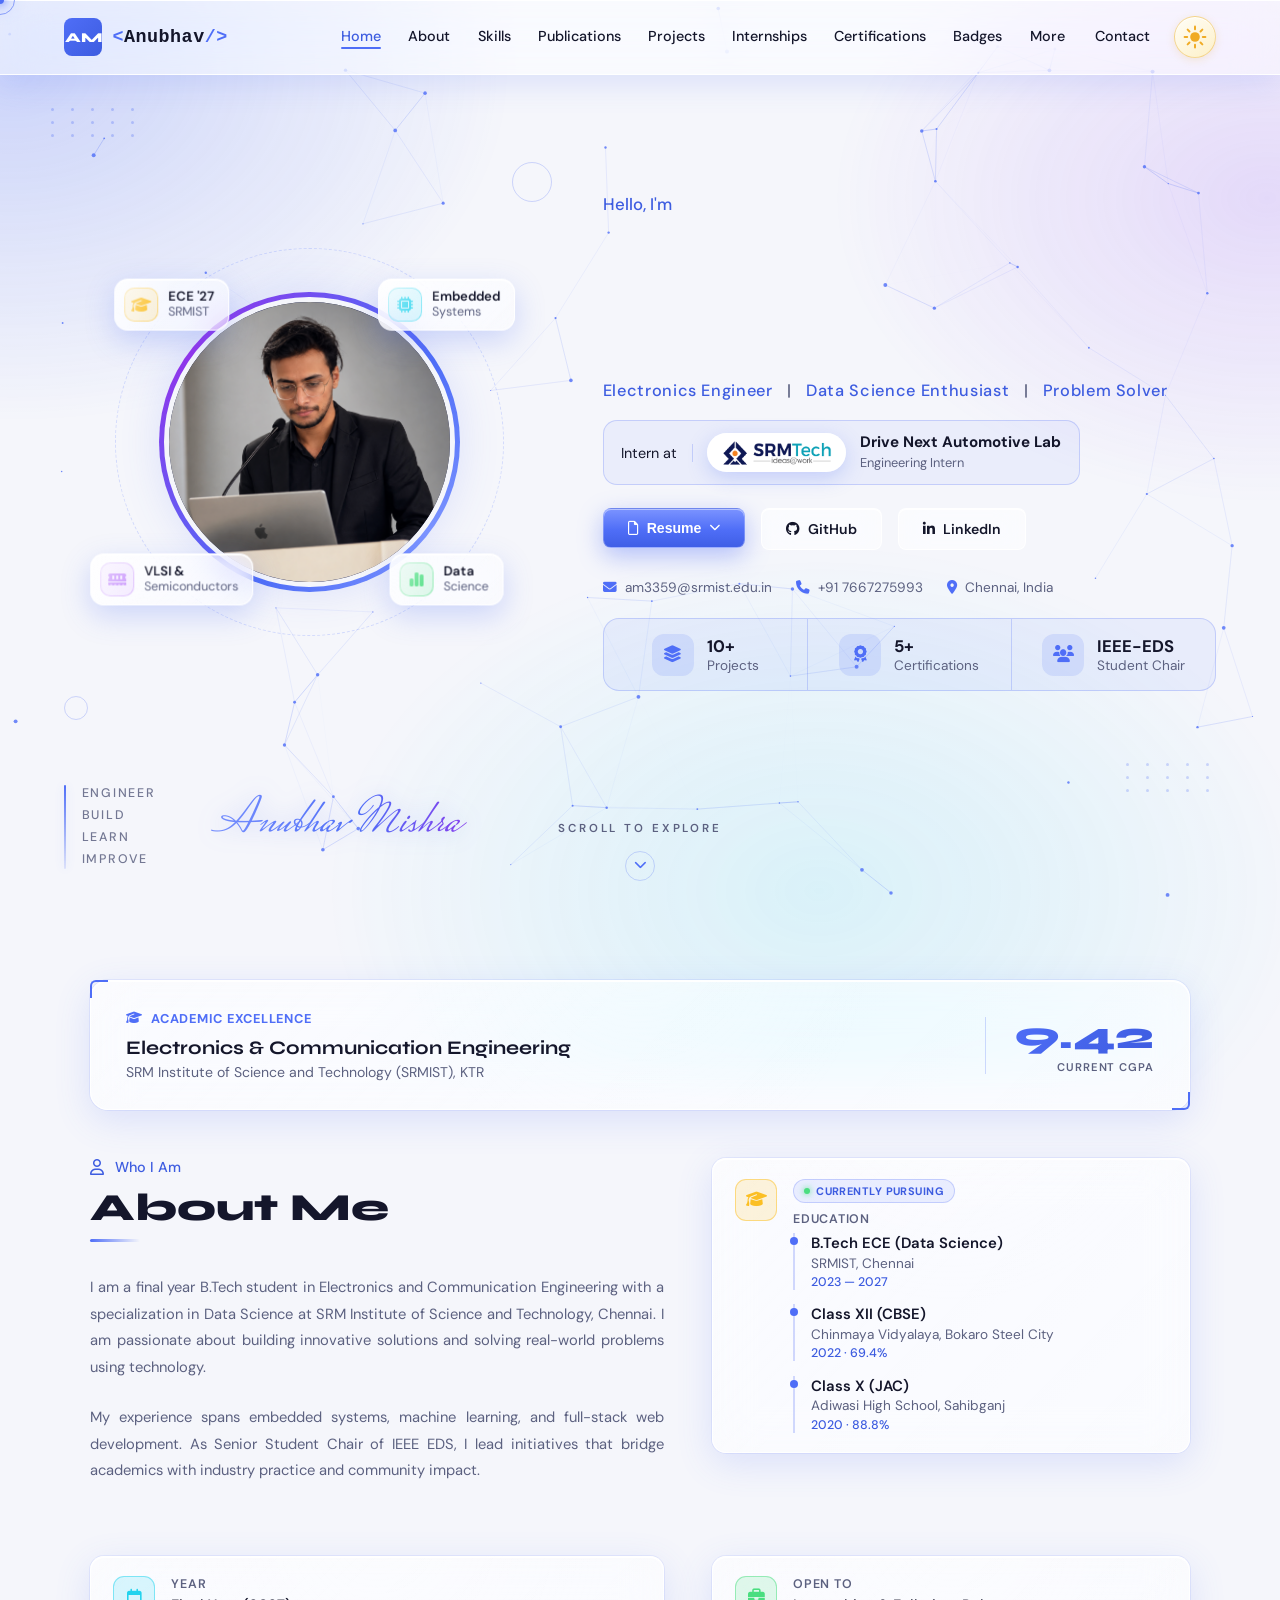
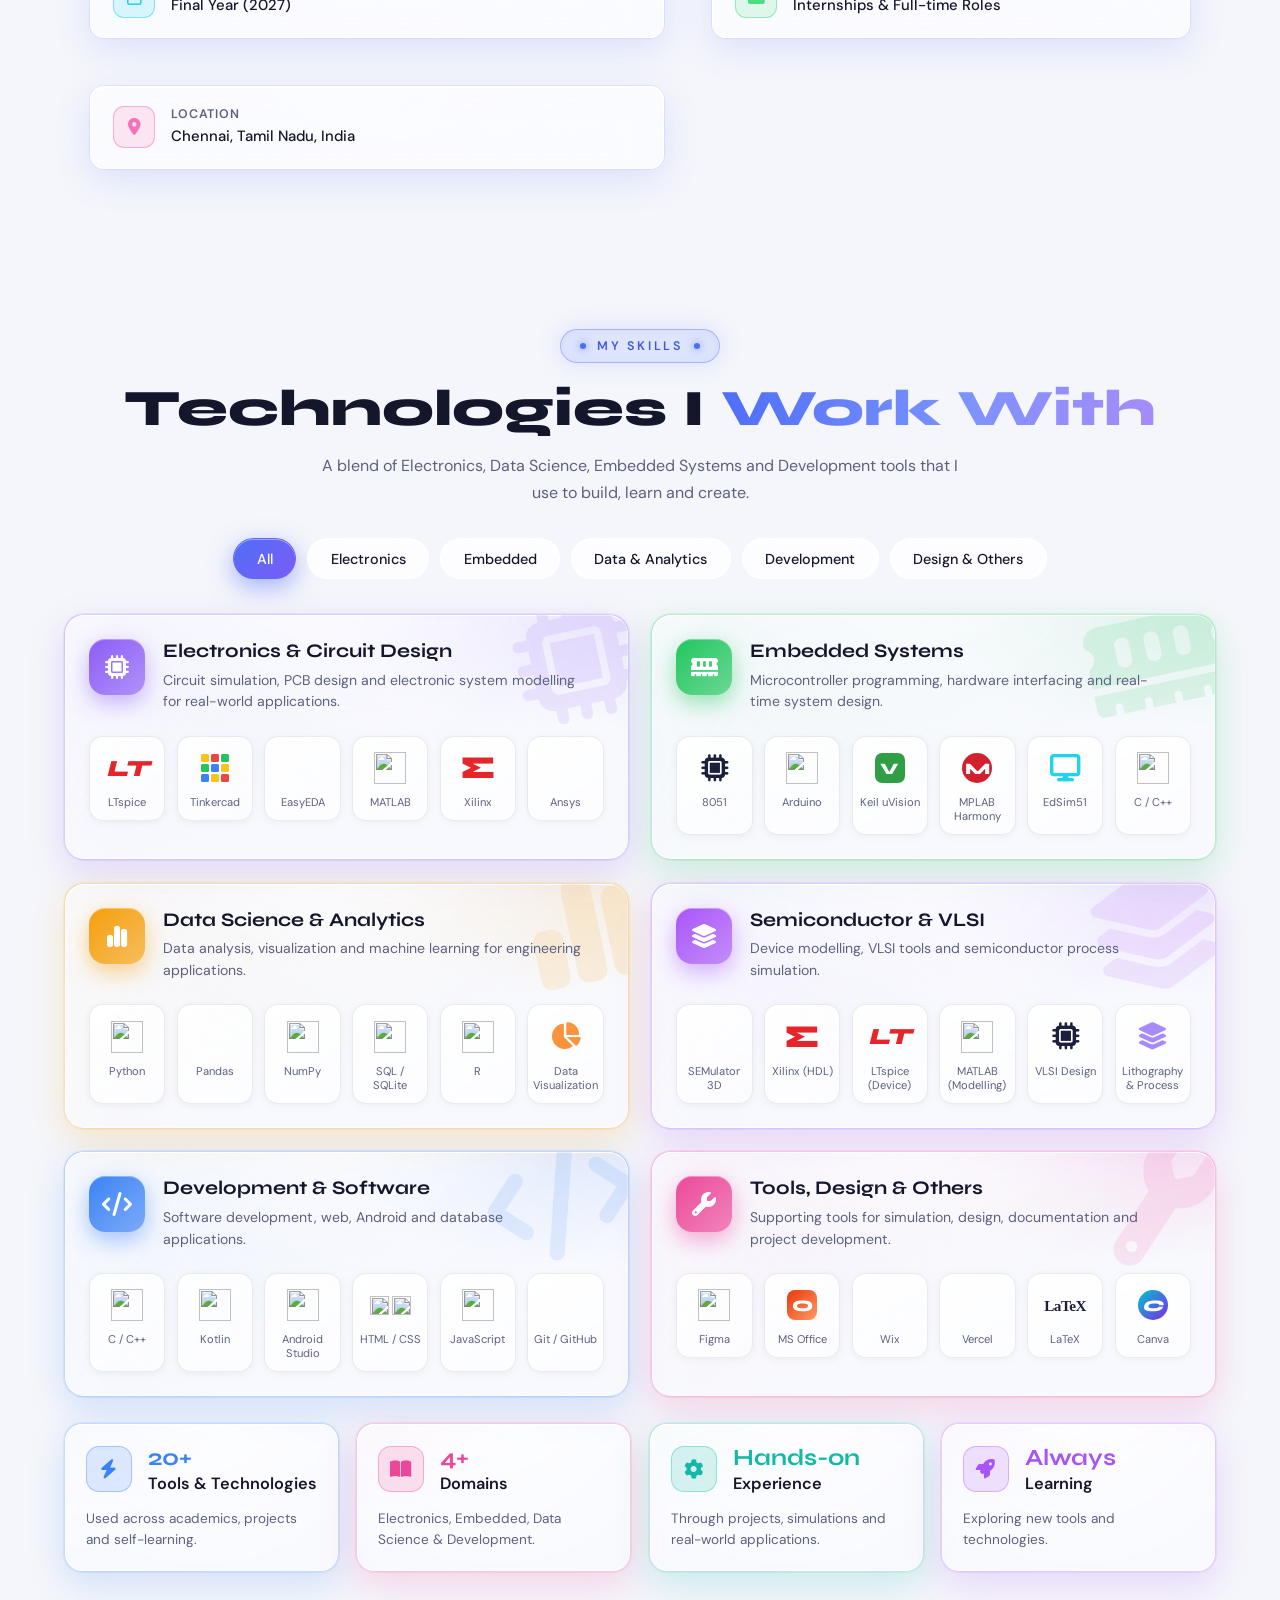
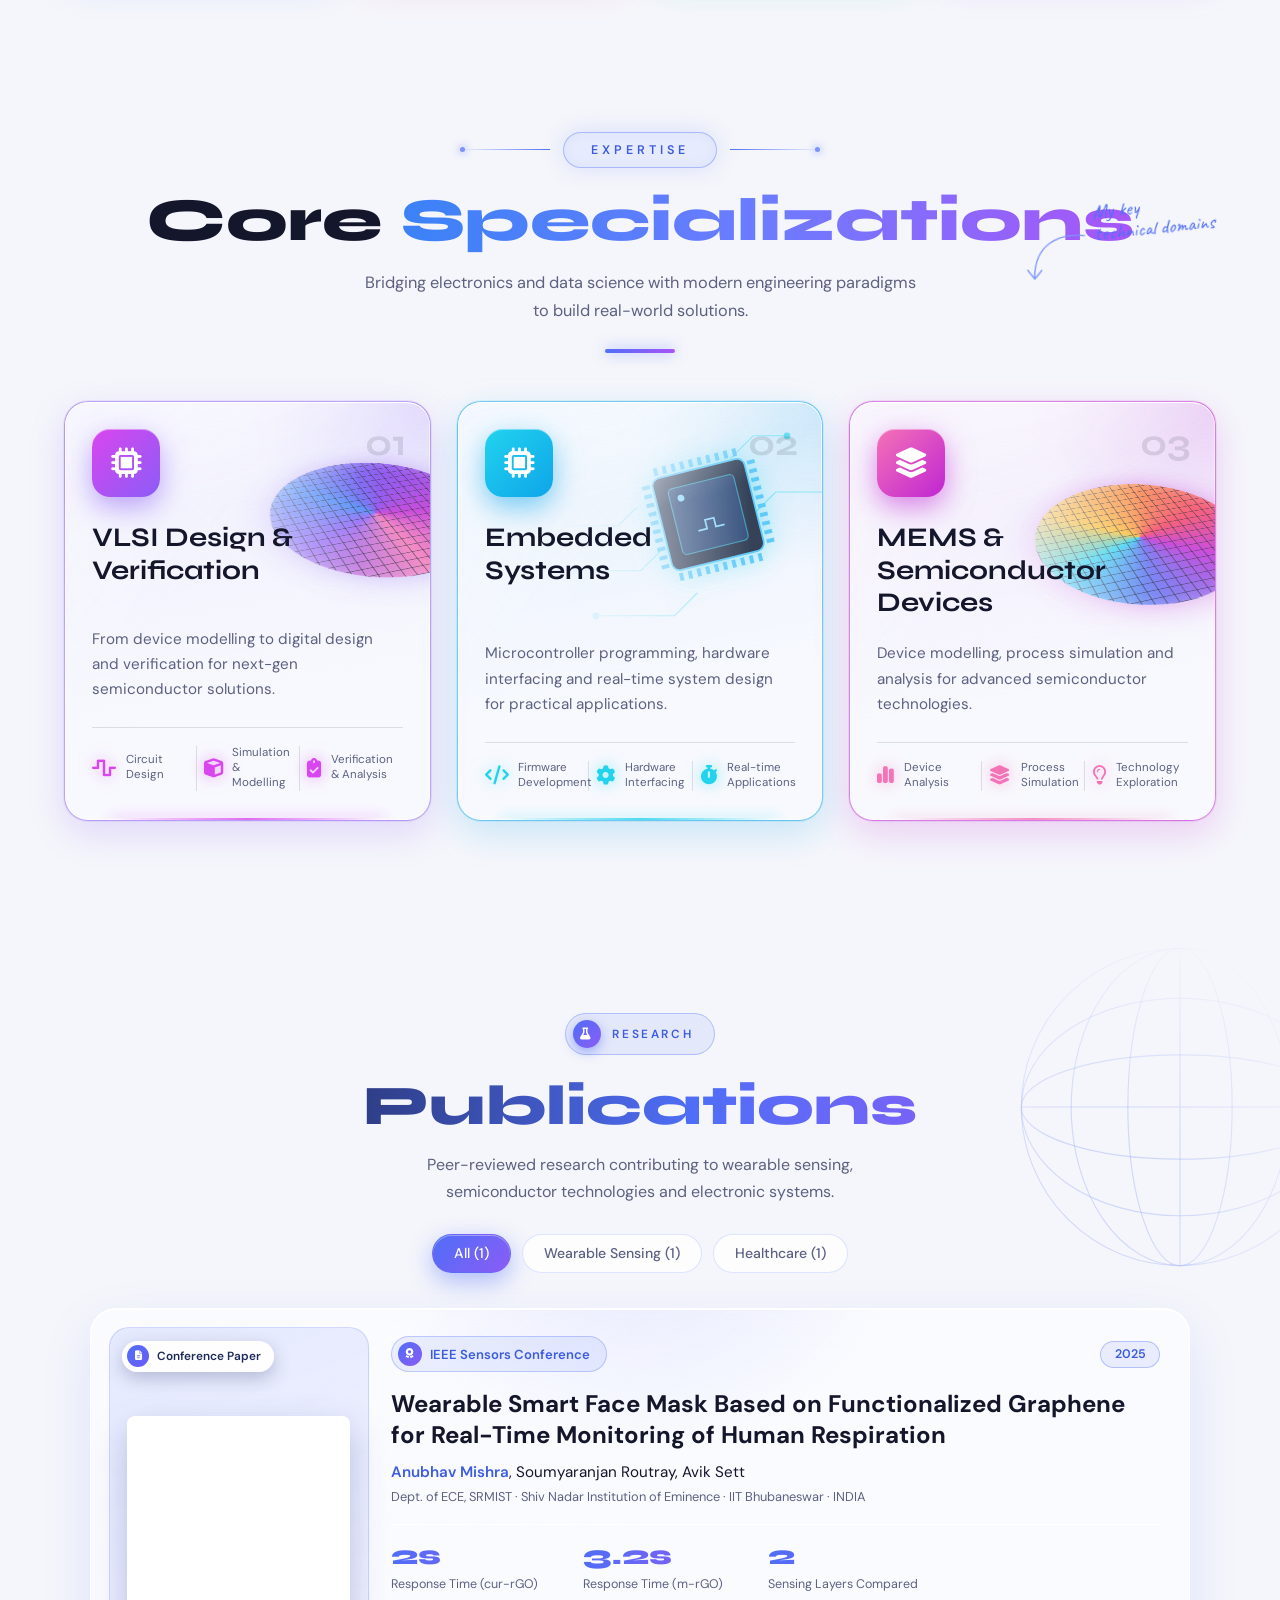
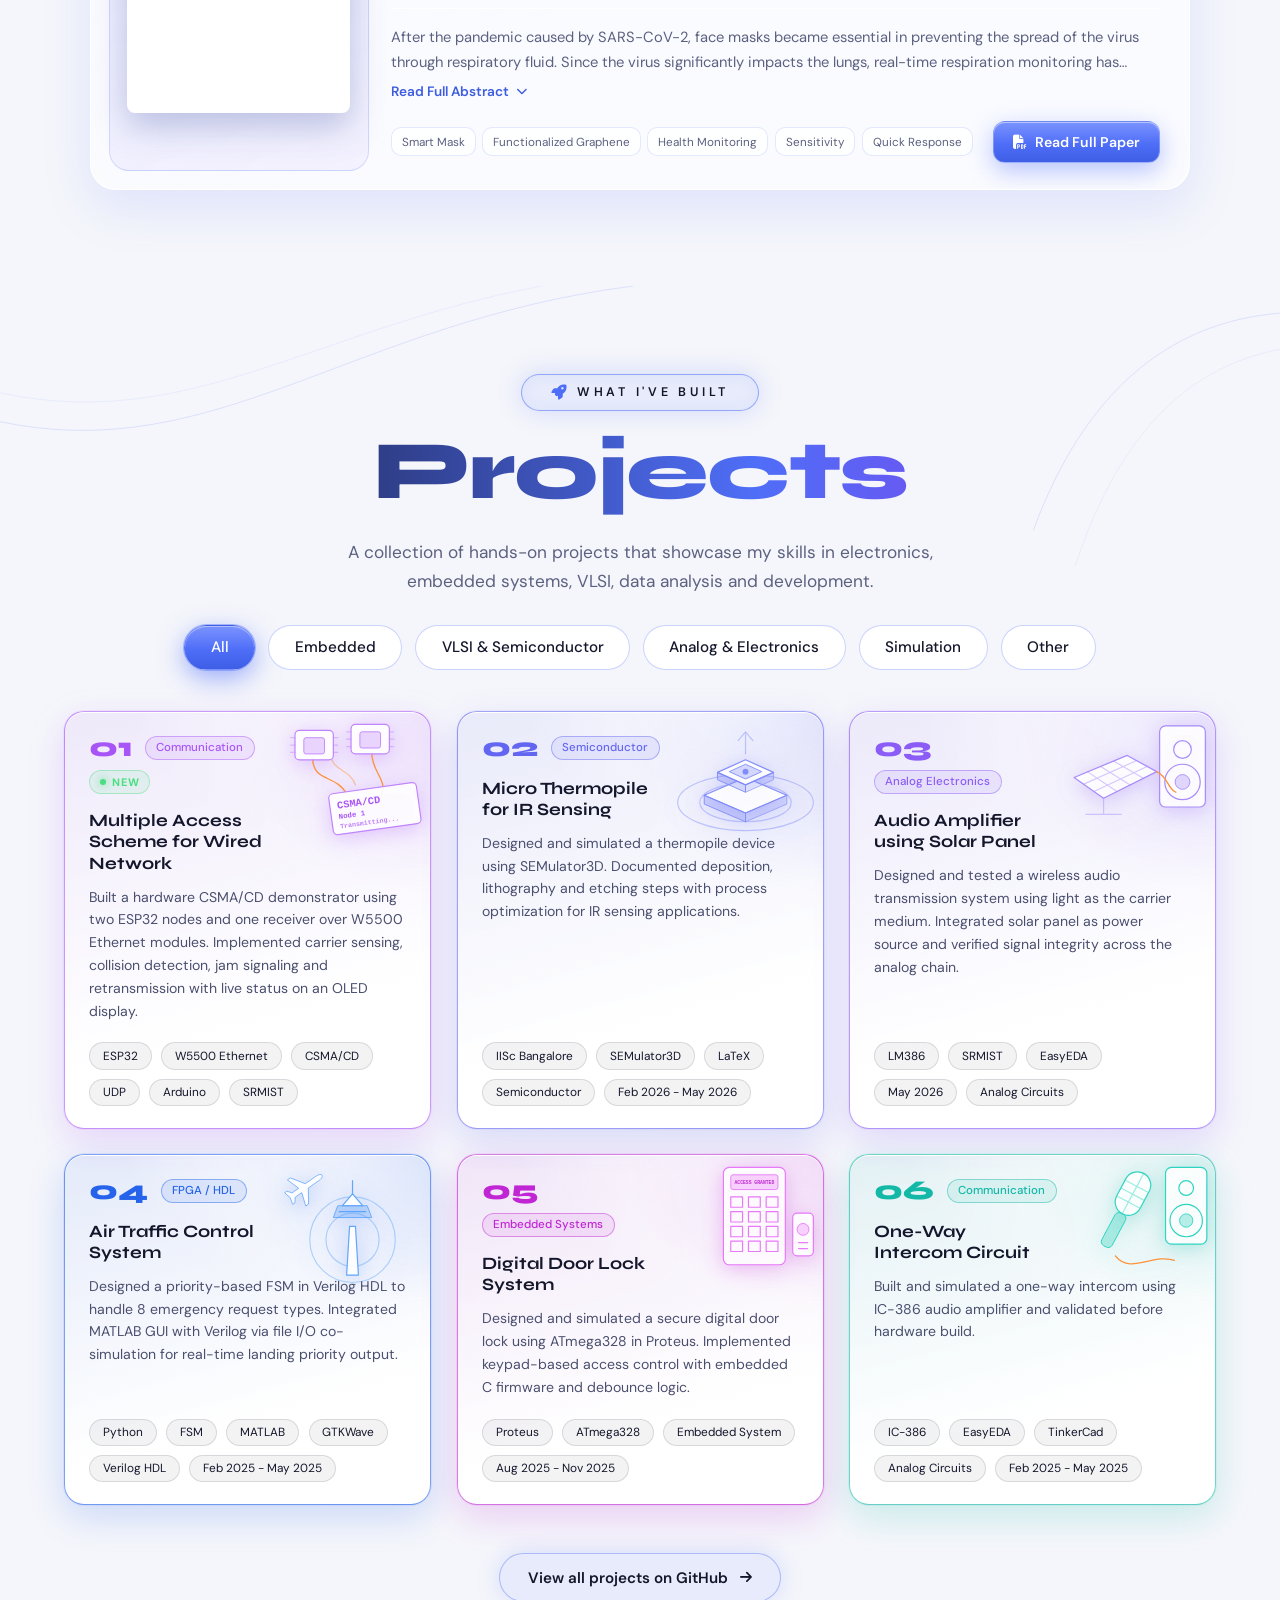
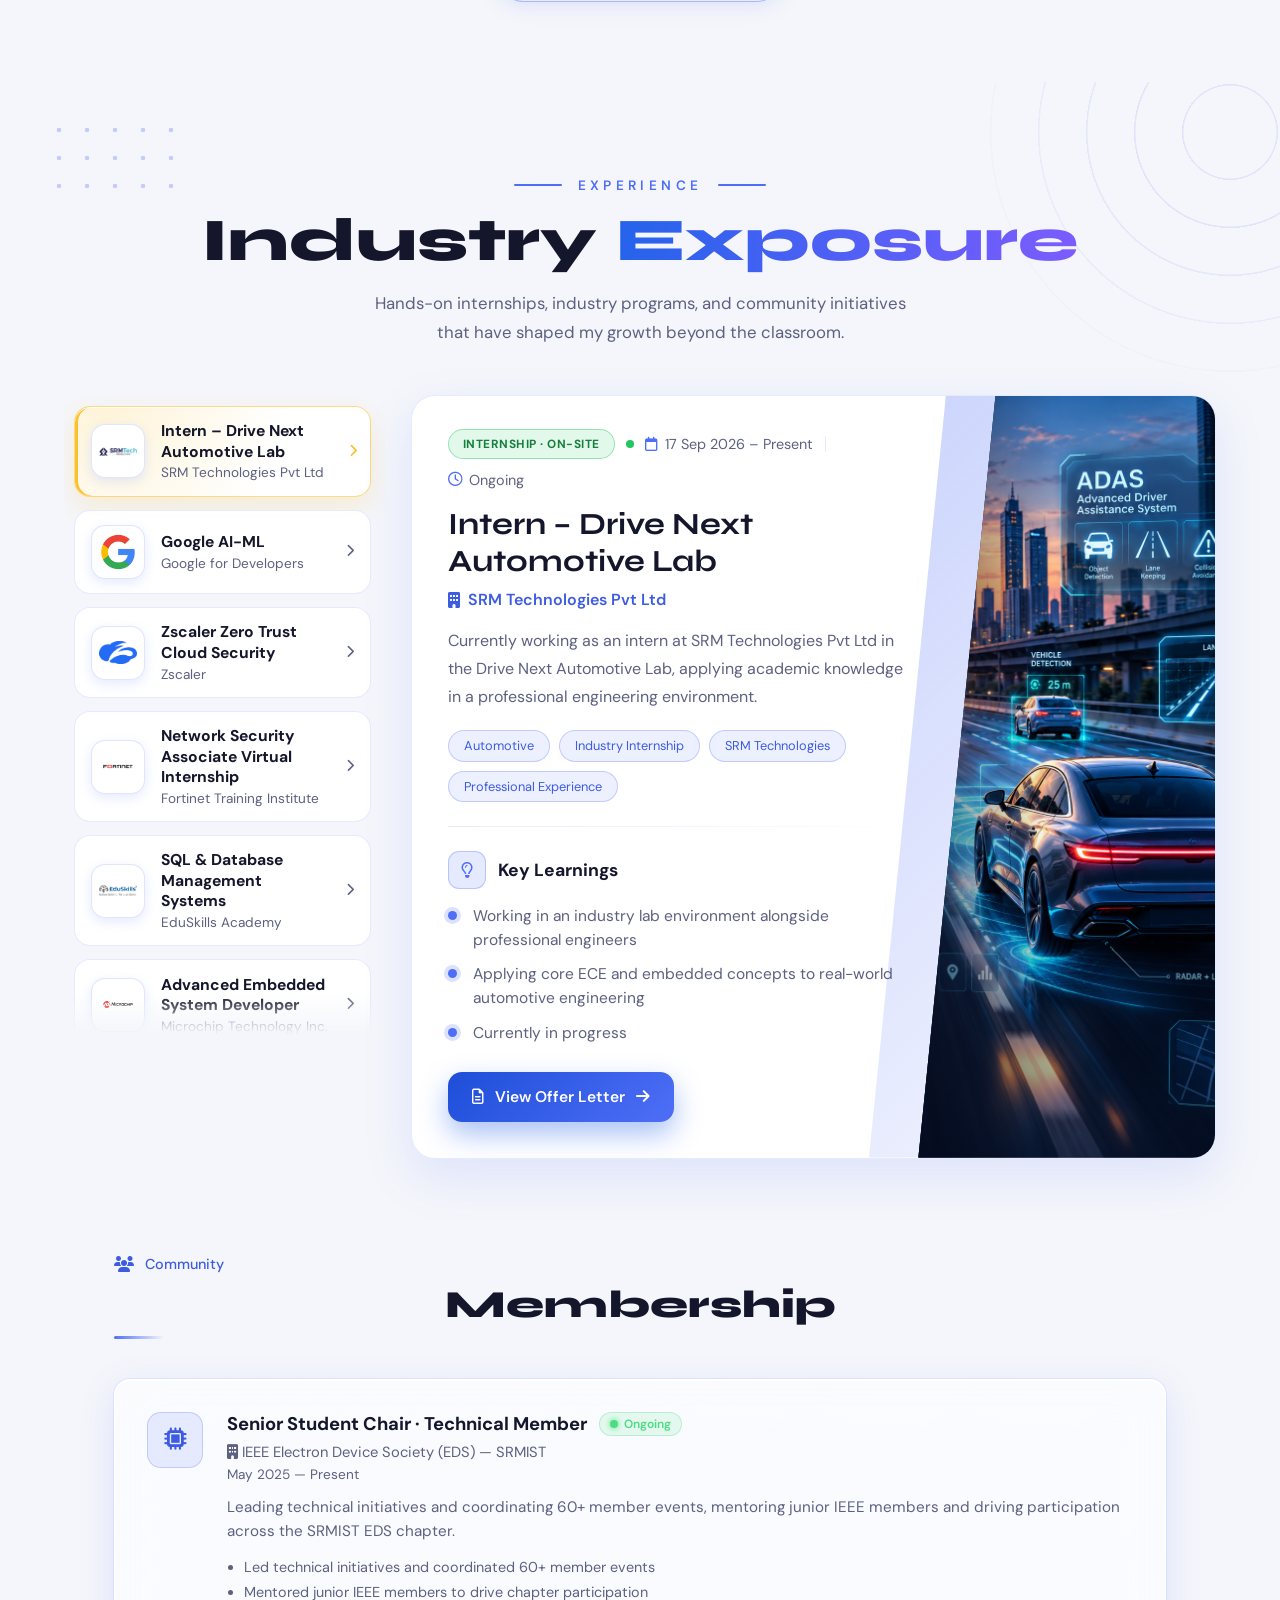
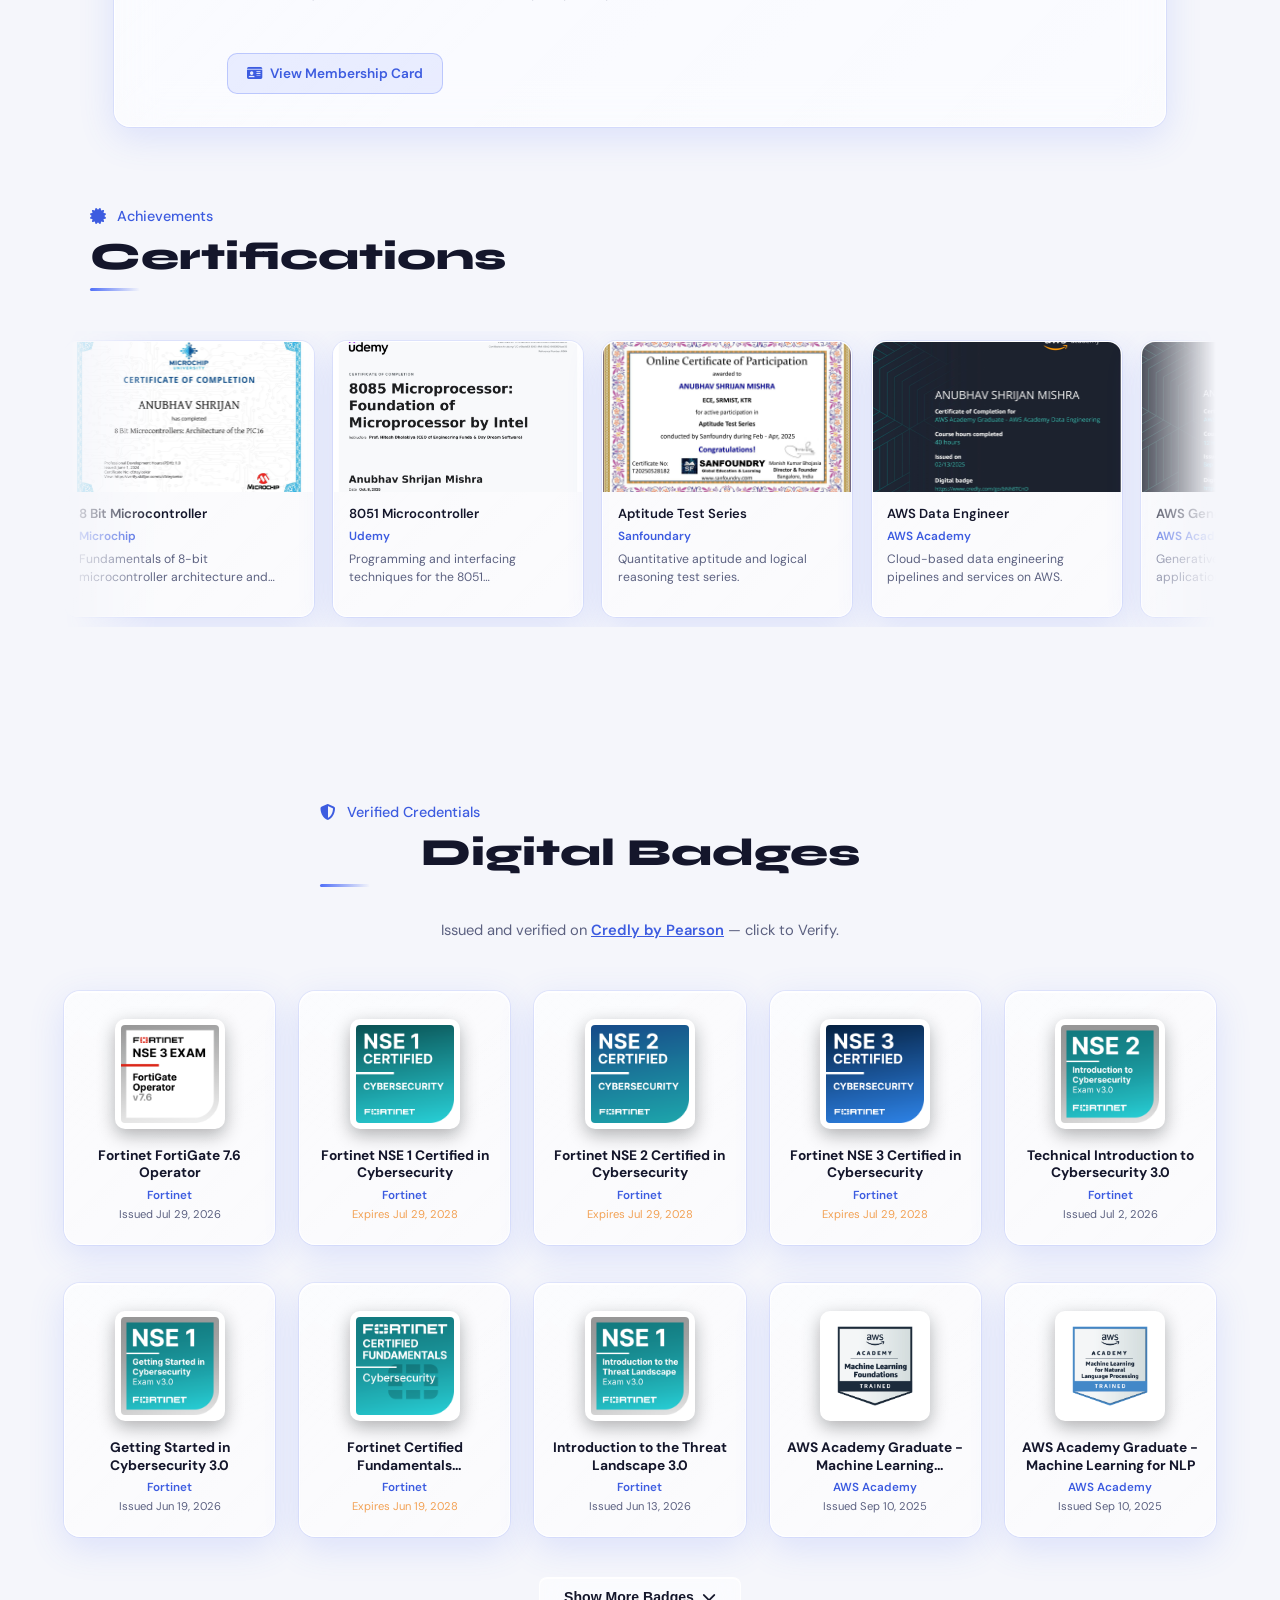
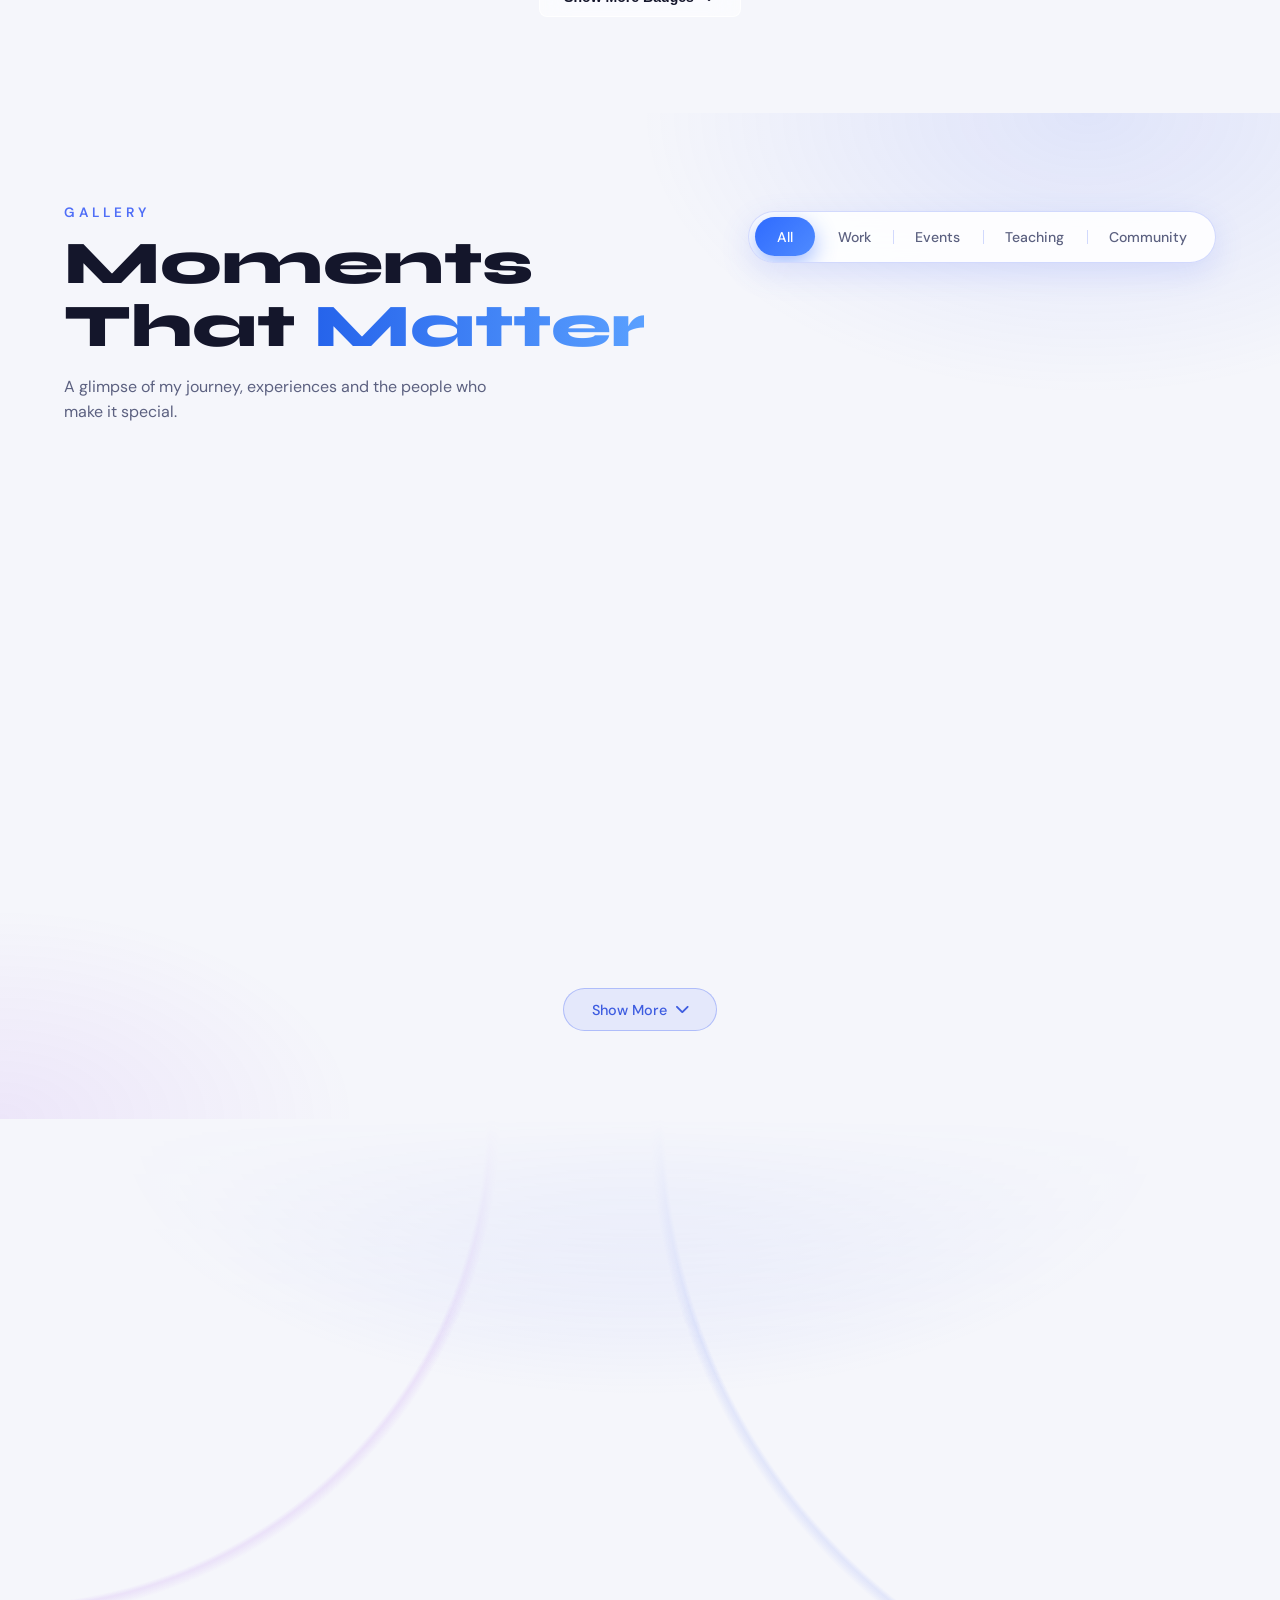
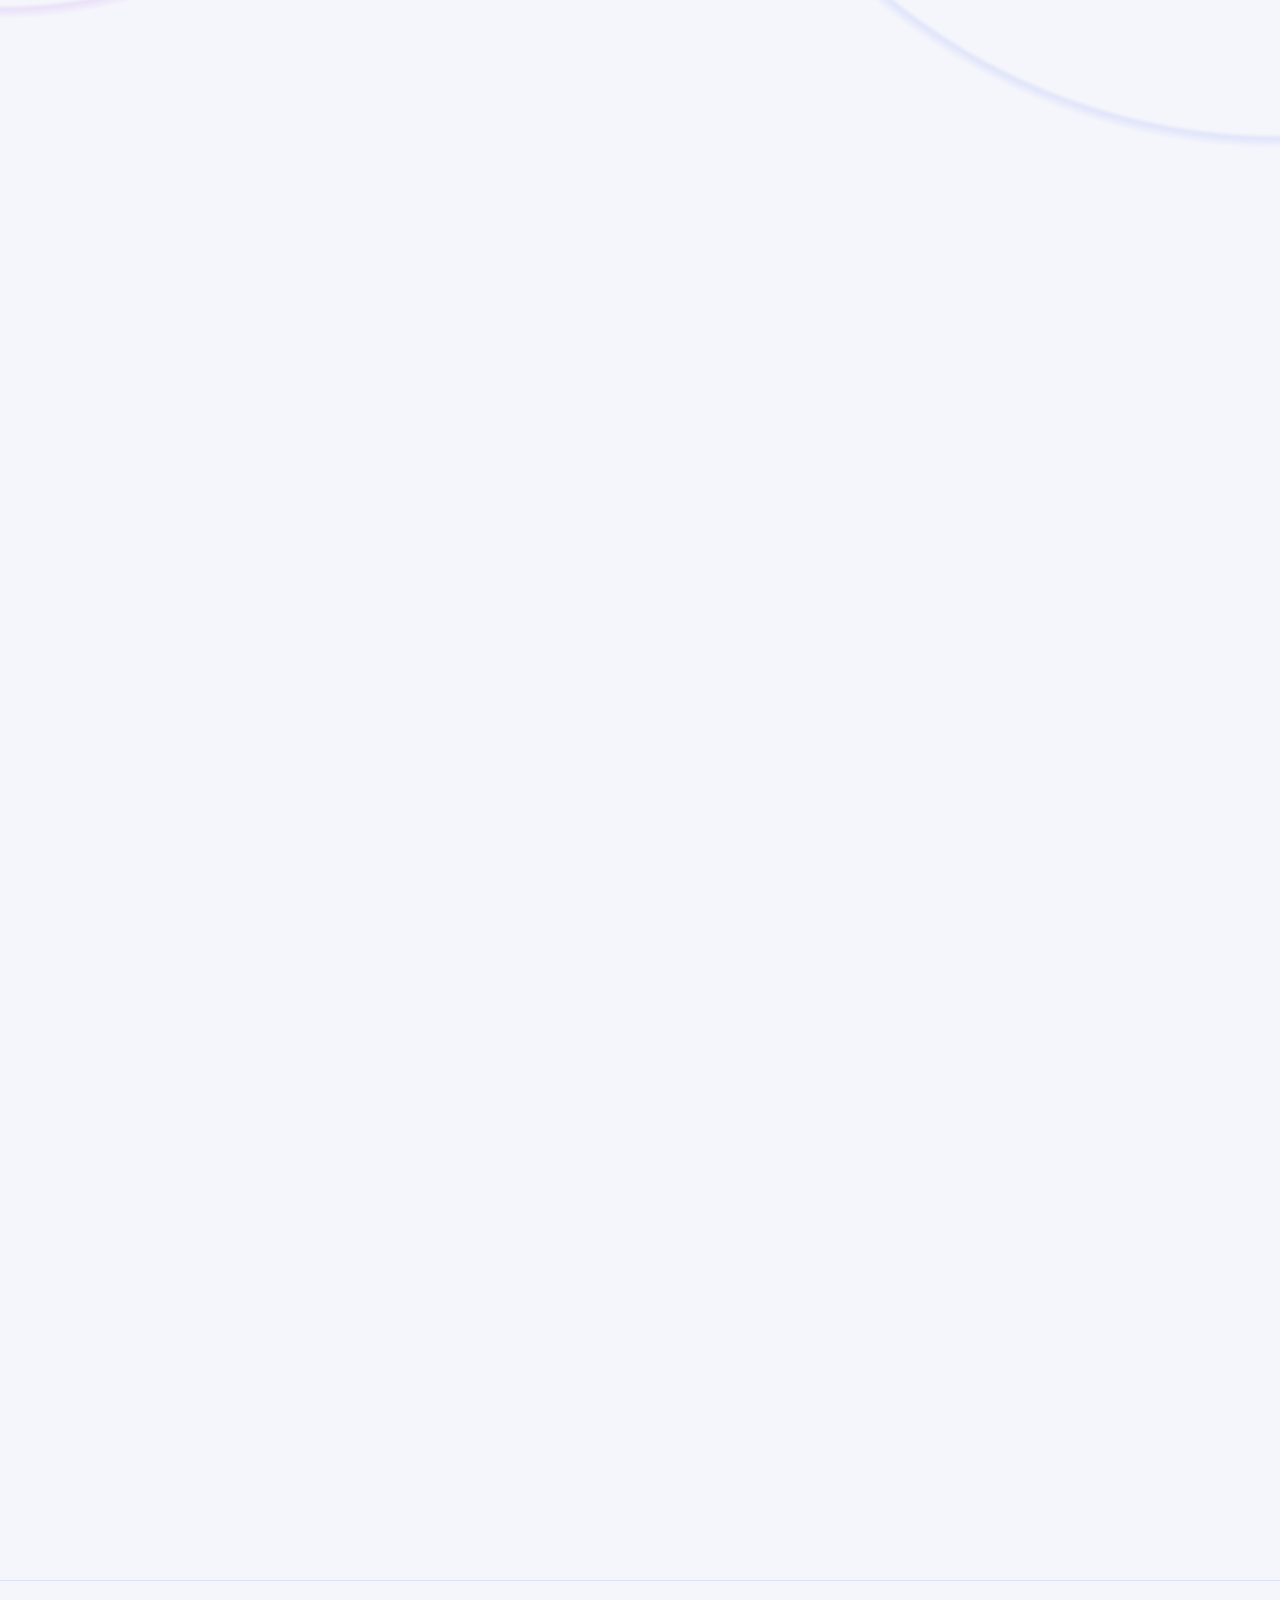
==== index.html @ ceb66e9b "logo added" ====
<!DOCTYPE html>
<html lang="en">

<head>
  <meta charset="UTF-8" />
  <meta name="viewport" content="width=device-width, initial-scale=1.0" />
  <title>Anubhav Mishra | Portfolio</title>
  <link rel="icon" type="image/x-icon" href="favicon/favicon.ico">
  <link rel="icon" type="image/png" sizes="16x16" href="favicon/favicon-16x16.png">
  <link rel="icon" type="image/png" sizes="32x32" href="favicon/favicon-32x32.png">
  <link rel="apple-touch-icon" sizes="180x180" href="favicon/apple-touch-icon.png">
  <link rel="icon" type="image/png" sizes="192x192" href="favicon/android-chrome-192x192.png">
  <link rel="icon" type="image/png" sizes="512x512" href="favicon/android-chrome-512x512.png">
  <link rel="manifest" href="manifest.json">
  <meta name="theme-color" content="#4f6ef7">
  <meta name="google-site-verification" content="1s_z13moNp_cRxgH_Ah7FwSc3Z_jITnYAusxABceGc0" />
  <!-- ══ SOCIAL MEDIA PREVIEW (Open Graph + Twitter Card) ══ -->
  <meta property="og:type" content="website">
  <meta property="og:url" content="https://anubhav-mishra.vercel.app/">
  <meta property="og:title" content="Anubhav Mishra | Portfolio">
  <meta property="og:description"
    content="B.Tech ECE (Data Science) student at SRMIST, Chennai. Intern at SRM Technologies Pvt Ltd. Passionate about embedded systems, machine learning, and full-stack web development.">
  <meta property="og:image" content="https://anubhav-mishra.vercel.app/images/dp.png">
  <meta property="og:image:width" content="1200">
  <meta property="og:image:height" content="630">

  <meta name="twitter:card" content="summary_large_image">
  <meta name="twitter:url" content="https://anubhav-mishra.vercel.app/">
  <meta name="twitter:title" content="Anubhav Mishra | Portfolio">
  <meta name="twitter:description"
    content="B.Tech ECE (Data Science) student at SRMIST, Chennai. Intern at SRM Technologies Pvt Ltd. Passionate about embedded systems, machine learning, and full-stack web development.">
  <meta name="twitter:image" content="https://anubhav-mishra.vercel.app/images/dp.png">

  <meta name="description"
    content="Anubhav Mishra's portfolio — B.Tech ECE (Data Science) student at SRMIST, Chennai. Senior Student Chair, IEEE EDS.">
  <link
    href="https://fonts.googleapis.com/css2?family=Syne:wght@400;600;700;800&family=DM+Sans:wght@300;400;500&display=swap"
    rel="stylesheet" />
  <link href="https://fonts.googleapis.com/css2?family=Mrs+Saint+Delafield&display=swap" rel="stylesheet" />
  <link rel="stylesheet" href="https://cdnjs.cloudflare.com/ajax/libs/font-awesome/6.5.0/css/all.min.css" />

  <link rel="stylesheet" href="style.css?v=31" />
  <link href="https://cdn.jsdelivr.net/npm/remixicon@4.2.0/fonts/remixicon.css" rel="stylesheet">
  <script src="https://cdn.jsdelivr.net/npm/@emailjs/browser@4/dist/email.min.js"></script>

<body>

  <canvas id="bg-canvas"></canvas>
  <div class="cursor-dot"></div>
  <div class="cursor-ring"></div>

  <!-- ══ NAVBAR ══ -->
  <nav>
    <a class="logo" href="#home">
      <div class="logo-box">AM</div>
      <span class="logo-code">&lt;<span class="logo-name">Anubhav</span>/&gt;</span>
    </a>
    <div class="nav-wrap">
      <ul class="nav-links" id="navLinks">
        <li class="nav-mobile-header">
          <div class="nav-profile">
            <span class="nav-avatar"><img src="images/dp.png" alt="Anubhav Mishra"
                onerror="this.style.opacity='.3'"></span>
            <span class="nav-profile-text">
              <span class="nav-profile-name">Anubhav Mishra</span>
              <span class="nav-profile-role">ECE – Data Science<br>SRMIST</span>
            </span>
          </div>
          <button class="nav-close" onclick="toggleNav()" aria-label="Close menu"><i class="ri-close-line"></i></button>
        </li>
        <li><a href="#home" class="nav-link active"><span class="nav-icon"><i
                class="ri-home-4-line"></i></span><span>Home</span><i class="ri-arrow-right-s-line nav-arrow"></i></a>
        </li>
        <li><a href="#about" class="nav-link"><span class="nav-icon"><i
                class="ri-user-3-line"></i></span><span>About</span><i class="ri-arrow-right-s-line nav-arrow"></i></a>
        </li>
        <li><a href="#skills" class="nav-link"><span class="nav-icon"><i
                class="ri-code-s-slash-line"></i></span><span>Skills</span><i
              class="ri-arrow-right-s-line nav-arrow"></i></a></li>
        <li><a href="#publications" class="nav-link"><span class="nav-icon"><i
                class="ri-book-open-line"></i></span><span>Publications</span><i
              class="ri-arrow-right-s-line nav-arrow"></i></a></li>
        <li><a href="#projects" class="nav-link"><span class="nav-icon"><i
                class="ri-folder-3-line"></i></span><span>Projects</span><i
              class="ri-arrow-right-s-line nav-arrow"></i></a></li>
        <li><a href="#internships" class="nav-link"><span class="nav-icon"><i
                class="ri-briefcase-4-line"></i></span><span>Internships</span><i
              class="ri-arrow-right-s-line nav-arrow"></i></a></li>
        <li><a href="#certifications" class="nav-link"><span class="nav-icon"><i
                class="ri-award-line"></i></span><span>Certifications</span><i
              class="ri-arrow-right-s-line nav-arrow"></i></a></li>
        <li><a href="#badges" class="nav-link"><span class="nav-icon"><i
                class="ri-medal-line"></i></span><span>Badges</span><i class="ri-arrow-right-s-line nav-arrow"></i></a>
        </li>
        <!-- More: desktop button (hidden on mobile) -->
        <li class="nav-more-d">
          <button type="button" class="nav-more-btn" id="navMoreBtn" aria-haspopup="true" aria-expanded="false"
            aria-controls="navDropdown">More <i class="ri-arrow-down-s-line"></i></button>
        </li>
        <!-- More: mobile expandable row (hidden on desktop) -->
        <li class="nav-more-m" id="navMoreM">
          <a href="#" class="nav-link nav-more-toggle" role="button" aria-expanded="false" aria-controls="navSub"><span
              class="nav-icon" style="--nc: 167, 139, 250"><i class="ri-apps-2-line"></i></span><span>More</span><i
              class="ri-arrow-right-s-line nav-arrow"></i></a>
          <div class="nav-sub" id="navSub">
            <ul class="nav-sub-inner">
              <li><a href="#specializations" class="nav-link"><span class="nav-icon" style="--nc: 163, 230, 53"><i
                      class="ri-focus-3-line"></i></span><span>Specializations</span></a></li>
              <li><a href="#membership" class="nav-link"><span class="nav-icon" style="--nc: 129, 140, 248"><i
                      class="ri-team-line"></i></span><span>Membership</span></a></li>
              <li><a href="#gallery" class="nav-link"><span class="nav-icon" style="--nc: 45, 212, 191"><i
                      class="ri-gallery-line"></i></span><span>Gallery</span></a></li>
              <li><a href="#interests" class="nav-link"><span class="nav-icon" style="--nc: 232, 121, 249"><i
                      class="ri-heart-3-line"></i></span><span>Interests</span></a></li>
            </ul>
          </div>
        </li>
        <li><a href="#contact" class="nav-link"><span class="nav-icon"><i
                class="ri-mail-line"></i></span><span>Contact</span><i class="ri-arrow-right-s-line nav-arrow"></i></a>
        </li>
        <li class="nav-mobile-footer">
          <a href="https://github.com/ANUBHAV-SRMIST" target="_blank" class="nav-social"><i
              class="ri-github-fill"></i></a>
          <a href="https://www.linkedin.com/in/anubhav-shrijan" target="_blank" class="nav-social"><i
              class="ri-linkedin-box-fill"></i></a>
          <a href="mailto:helloanubhav2@gmail.com" class="nav-social"><i class="ri-mail-fill"></i></a>
        </li>
      </ul>
      <span class="nav-indicator" id="navIndicator"></span>
    </div>
    <button class="theme-toggle" id="themeToggle" aria-label="Toggle theme" title="Switch theme">
      <span class="tt-stars"><span></span><span></span><span></span></span>

      <svg class="tt-sun" viewBox="0 0 24 24" aria-hidden="true">
        <g class="tt-rays" stroke="currentColor" stroke-width="2" stroke-linecap="round">
          <line x1="12" y1="1.6" x2="12" y2="4.2" />
          <line x1="12" y1="1.6" x2="12" y2="4.2" transform="rotate(45 12 12)" />
          <line x1="12" y1="1.6" x2="12" y2="4.2" transform="rotate(90 12 12)" />
          <line x1="12" y1="1.6" x2="12" y2="4.2" transform="rotate(135 12 12)" />
          <line x1="12" y1="1.6" x2="12" y2="4.2" transform="rotate(180 12 12)" />
          <line x1="12" y1="1.6" x2="12" y2="4.2" transform="rotate(225 12 12)" />
          <line x1="12" y1="1.6" x2="12" y2="4.2" transform="rotate(270 12 12)" />
          <line x1="12" y1="1.6" x2="12" y2="4.2" transform="rotate(315 12 12)" />
        </g>
        <circle class="tt-core" cx="12" cy="12" r="4.8" fill="currentColor" />
      </svg>

      <svg class="tt-moon" viewBox="0 0 24 24" aria-hidden="true">
        <g class="tt-moon-in">
          <path d="M21 12.79A9 9 0 1 1 11.21 3 7 7 0 0 0 21 12.79z" fill="currentColor" />
        </g>
      </svg>
    </button>
    <div class="hamburger" id="hamburger" onclick="toggleNav()">
      <span></span><span></span><span></span>
    </div>
    <div class="nav-overlay" id="navOverlay"></div>
  </nav>
  <!-- ══ NAV "MORE" DROPDOWN (desktop) ══ -->
  <div class="nav-dropdown" id="navDropdown" role="menu" aria-hidden="true">
    <a href="#specializations" role="menuitem" style="--nc: 163, 230, 53">
      <span class="nd-icon"><i class="ri-focus-3-line"></i></span>
      <span class="nd-text"><b>Specializations</b><small>Core focus areas</small></span>
    </a>
    <a href="#membership" role="menuitem" style="--nc: 129, 140, 248">
      <span class="nd-icon"><i class="ri-team-line"></i></span>
      <span class="nd-text"><b>Membership</b><small>Societies &amp; clubs</small></span>
    </a>
    <a href="#gallery" role="menuitem" style="--nc: 45, 212, 191">
      <span class="nd-icon"><i class="ri-gallery-line"></i></span>
      <span class="nd-text"><b>Gallery</b><small>Moments &amp; memories</small></span>
    </a>
    <a href="#interests" role="menuitem" style="--nc: 232, 121, 249">
      <span class="nd-icon"><i class="ri-heart-3-line"></i></span>
      <span class="nd-text"><b>Interests</b><small>Life beyond the code</small></span>
    </a>
  </div>

  <!-- ══ HERO ══ -->
  <section id="home">
    <!-- Decorative background elements -->
    <div class="hero-bg-dots">
      <span></span><span></span><span></span><span></span><span></span>
      <span></span><span></span><span></span><span></span><span></span>
      <span></span><span></span><span></span><span></span><span></span>
    </div>
    <div class="hero-bg-circle c1"></div>
    <div class="hero-bg-circle c2"></div>
    <div class="hero-bg-dots2">
      <span></span><span></span><span></span><span></span><span></span>
      <span></span><span></span><span></span><span></span><span></span>
      <span></span><span></span><span></span><span></span><span></span>
    </div>

    <div class="hero-inner">
      <!-- Photo + rotating badges -->
      <div class="hero-img-wrap fade-in">
        <div class="hero-orbit-stage">
          <div class="hero-photo">
            <img src="images/dp.png" alt="Anubhav Mishra"
              onerror="this.style.background='linear-gradient(135deg,#1e244a,#2a3060)'; this.style.opacity='.4'" />
          </div>

          <div class="hero-orbit-track"></div>

          <!-- 4 badges rotating clockwise (text stays upright) -->
          <div class="hero-orbit">
            <div class="hero-orbit-item" style="--a:-135deg;--na:135deg">
              <div class="hero-orbit-badge">
                <span class="ob-icon"><i class="fa-solid fa-graduation-cap"></i></span>
                <span class="ob-text"><b>ECE '27</b><small>SRMIST</small></span>
              </div>
            </div>
            <div class="hero-orbit-item" style="--a:-45deg;--na:45deg">
              <div class="hero-orbit-badge">
                <span class="ob-icon"><i class="fa-solid fa-microchip"></i></span>
                <span class="ob-text"><b>Embedded</b><small>Systems</small></span>
              </div>
            </div>
            <div class="hero-orbit-item" style="--a:45deg;--na:-45deg">
              <div class="hero-orbit-badge">
                <span class="ob-icon"><i class="fa-solid fa-chart-simple"></i></span>
                <span class="ob-text"><b>Data</b><small>Science</small></span>
              </div>
            </div>
            <div class="hero-orbit-item" style="--a:135deg;--na:-135deg">
              <div class="hero-orbit-badge">
                <span class="ob-icon"><i class="fa-solid fa-memory"></i></span>
                <span class="ob-text"><b>VLSI &amp;</b><small>Semiconductors</small></span>
              </div>
            </div>
          </div>
        </div>
      </div>

      <!-- Text -->
      <div class="hero-text fade-in">
        <p class="hero-greeting">Hello, I'm</p>
        <h1 class="hero-name" id="typed-name"></h1>

        <p class="hero-tagline">
          <span>Electronics Engineer</span>
          <span>Data Science Enthusiast</span>
          <span>Problem Solver</span>
        </p>

        <div class="hero-intern-card">
          <span class="intern-label">Intern at</span>
          <a href="https://www.srmtech.com" target="_blank" rel="noopener noreferrer" class="company-pill"
            aria-label="SRM Technologies">
            <img src="images/srmtech-logo.png" alt="SRM Technologies logo">
          </a>
          <div class="intern-info">
            <strong>Drive Next Automotive Lab</strong>
            <span>Engineering Intern</span>
          </div>
        </div>

        <div class="hero-btns">
          <div class="resume-dropdown">
            <button class="btn btn-primary resume-toggle" id="resumeToggle">
              <i class="fa-regular fa-file"></i> Resume <i class="fa-solid fa-chevron-down resume-arrow"></i>
            </button>
            <div class="resume-menu" id="resumeMenu">
              <a href="resume/core_resume.pdf" target="_blank" rel="noopener noreferrer">
                <i class="fa-solid fa-gears"></i> Core Resume
              </a>
              <a href="resume/software_resume.pdf" target="_blank" rel="noopener noreferrer">
                <i class="fa-solid fa-code"></i> Software Resume
              </a>
            </div>
          </div>
          <a href="https://github.com/ANUBHAV-SRMIST" target="_blank" class="btn btn-outline"><i
              class="fa-brands fa-github"></i> GitHub</a>
          <a href="https://www.linkedin.com/in/anubhav-shrijan/" target="_blank" class="btn btn-outline"><i
              class="fa-brands fa-linkedin-in"></i> LinkedIn</a>
        </div>

        <div class="hero-contact-row">
          <a href="mailto:am3359@srmist.edu.in"><i class="fa-solid fa-envelope"></i> am3359@srmist.edu.in</a>
          <a href="tel:+917667275993"><i class="fa-solid fa-phone"></i> +91 7667275993</a>
          <span class="hero-loc"><i class="fa-solid fa-location-dot"></i> Chennai, India</span>
        </div>

        <div class="hero-stats">
          <div class="hero-stat">
            <span class="hero-stat-icon"><i class="fa-solid fa-layer-group"></i></span>
            <span class="hero-stat-text"><b>10+</b><small>Projects</small></span>
          </div>
          <div class="hero-stat">
            <span class="hero-stat-icon"><i class="fa-solid fa-award"></i></span>
            <span class="hero-stat-text"><b>5+</b><small>Certifications</small></span>
          </div>
          <div class="hero-stat">
            <span class="hero-stat-icon"><i class="fa-solid fa-users"></i></span>
            <span class="hero-stat-text"><b>IEEE-EDS</b><small>Student Chair</small></span>
          </div>
        </div>
      </div>
    </div>
    <!-- Motto + signature -->
    <div class="hero-sign-wrap" aria-hidden="true">
      <ul class="hero-motto">
        <li>Engineer</li>
        <li>Build</li>
        <li>Learn</li>
        <li>Improve</li>
      </ul>
      <span class="hero-signature">Anubhav Mishra</span>
    </div>
    <a href="#about" class="scroll-hint">
      <span>Scroll to Explore</span>
      <div class="scroll-hint-arrow">
        <i class="fa-solid fa-chevron-down"></i>
      </div>
    </a>
  </section>

  <!-- ══ ABOUT ══ -->
  <section id="about">
    <div class="academic-banner fade-in">
      <span class="banner-corner corner-tl"></span>
      <span class="banner-corner corner-br"></span>
      <div class="academic-banner-left">
        <div class="academic-banner-label">
          <i class="fa-solid fa-graduation-cap"></i> Academic Excellence
        </div>
        <h3>Electronics & Communication Engineering</h3>
        <p>SRM Institute of Science and Technology (SRMIST), KTR</p>
      </div>
      <div class="academic-banner-right">
        <span class="academic-banner-score">9.42</span>
        <span class="academic-banner-sub">Current CGPA</span>
      </div>
    </div>


    <div class="about-grid fade-in">
      <div>
        <div class="section-label"><i class="fa-regular fa-user"></i> Who I Am </div>
        <h2 class="section-title">About Me</h2>
        <div class="section-underline"></div>
        <p class="about-bio">
          I am a final year B.Tech student in Electronics and Communication Engineering with a
          specialization in Data Science at SRM Institute of Science and Technology, Chennai.
          I am passionate about building innovative solutions and solving real-world problems
          using technology.
        </p>
        <p class="about-bio">
          My experience spans embedded systems, machine learning, and full-stack web development.
          As Senior Student Chair of IEEE EDS, I lead initiatives that bridge academics with
          industry practice and community impact.
        </p>
      </div>
      <div class="about-cards">
        <div class="info-card fade-in">
          <div class="info-card-icon"><i class="fa-solid fa-graduation-cap"></i></div>
          <div>
            <p class="info-card-label">
              <span class="live-badge"><span class="live-dot"></span>Currently Pursuing</span>
              Education
            </p>
            <div class="edu-timeline">
              <div class="edu-item">
                <div class="edu-degree">B.Tech ECE (Data Science)</div>
                <div class="edu-school">SRMIST, Chennai</div>
                <div class="edu-year">2023 — 2027</div>
              </div>
              <div class="edu-item">
                <div class="edu-degree">Class XII (CBSE)</div>
                <div class="edu-school">Chinmaya Vidyalaya, Bokaro Steel City</div>
                <div class="edu-year">2022 · 69.4%</div>
              </div>
              <div class="edu-item">
                <div class="edu-degree">Class X (JAC)</div>
                <div class="edu-school">Adiwasi High School, Sahibganj</div>
                <div class="edu-year">2020 · 88.8%</div>
              </div>
            </div>
          </div>
        </div>
      </div>
      <div class="info-card">
        <div class="info-card-icon"><i class="fa-regular fa-calendar"></i></div>
        <div>
          <p class="info-card-label">Year</p>
          <p class="info-card-value">Final Year (2027)</p>
        </div>
      </div>
      <div class="info-card">
        <div class="info-card-icon"><i class="fa-solid fa-briefcase"></i></div>
        <div>
          <p class="info-card-label">Open To</p>
          <p class="info-card-value">Internships & Full-time Roles</p>
        </div>
      </div>
      <div class="info-card">
        <div class="info-card-icon"><i class="fa-solid fa-location-dot"></i></div>
        <div>
          <p class="info-card-label">Location</p>
          <p class="info-card-value">Chennai, Tamil Nadu, India</p>
        </div>
      </div>

    </div>

    </div>
    </div>
  </section>

  <!-- ══ SKILLS ══ -->
  <section id="skills">
    <div class="tech-inner">

      <div class="tech-head">
        <div class="tech-pill fade-in"><span></span>MY SKILLS<span></span></div>
        <h2 class="tech-title fade-in">Technologies I <span class="tech-grad">Work With</span></h2>
        <p class="tech-sub fade-in">A blend of Electronics, Data Science, Embedded Systems and Development tools that I
          use to build, learn and create.</p>
      </div>

      <div class="tech-tabs fade-in" id="techTabs" role="group" aria-label="Filter skills">
        <button type="button" class="tech-tab active" data-filter="all" aria-pressed="true">All</button>
        <button type="button" class="tech-tab" data-filter="electronics" aria-pressed="false">Electronics</button>
        <button type="button" class="tech-tab" data-filter="embedded" aria-pressed="false">Embedded</button>
        <button type="button" class="tech-tab" data-filter="data" aria-pressed="false">Data & Analytics</button>
        <button type="button" class="tech-tab" data-filter="development" aria-pressed="false">Development</button>
        <button type="button" class="tech-tab" data-filter="design" aria-pressed="false">Design & Others</button>
      </div>

      <div class="tech-grid" id="techGrid">

        <article class="tech-card fade-in" data-cat="electronics" style="--c:139,92,246">
          <i class="fa-solid fa-microchip tech-card-bg" aria-hidden="true"></i>
          <div class="tech-card-head">
            <div class="tech-card-icon"><i class="fa-solid fa-microchip"></i></div>
            <div>
              <h3>Electronics & Circuit Design</h3>
              <p>Circuit simulation, PCB design and electronic system modelling for real-world applications.</p>
            </div>
          </div>
          <div class="tech-tiles">
            <div class="tech-tile"><span class="tech-logo"><span class="tl-text tl-lt">LT</span></span><span
                class="tech-name">LTspice</span></div>
            <div class="tech-tile"><span class="tech-logo"><svg viewBox="0 0 30 30" class="tl-svg" aria-hidden="true">
                  <rect x="1" y="1" width="8" height="8" rx="1.5" fill="#f5c518" />
                  <rect x="11" y="1" width="8" height="8" rx="1.5" fill="#ef4444" />
                  <rect x="21" y="1" width="8" height="8" rx="1.5" fill="#22c55e" />
                  <rect x="1" y="11" width="8" height="8" rx="1.5" fill="#22c55e" />
                  <rect x="11" y="11" width="8" height="8" rx="1.5" fill="#3b82f6" />
                  <rect x="21" y="11" width="8" height="8" rx="1.5" fill="#f5c518" />
                  <rect x="1" y="21" width="8" height="8" rx="1.5" fill="#3b82f6" />
                  <rect x="11" y="21" width="8" height="8" rx="1.5" fill="#f5c518" />
                  <rect x="21" y="21" width="8" height="8" rx="1.5" fill="#ef4444" />
                </svg></span><span class="tech-name">Tinkercad</span></div>
            <div class="tech-tile"><span class="tech-logo"><i class="ri-cloud-fill tl-font"
                  style="color:#4f8cff"></i></span><span class="tech-name">EasyEDA</span></div>
            <div class="tech-tile"><span class="tech-logo"><img
                  src="https://cdn.jsdelivr.net/gh/devicons/devicon@v2.17.0/icons/matlab/matlab-original.svg" alt=""
                  loading="lazy" decoding="async"></span><span class="tech-name">MATLAB</span></div>
            <div class="tech-tile"><span class="tech-logo"><span class="tl-text tl-xil">Σ</span></span><span
                class="tech-name">Xilinx</span></div>
            <div class="tech-tile"><span class="tech-logo"><span class="tl-mask"
                  style="--src:url(https://cdn.jsdelivr.net/npm/simple-icons@16.33.0/icons/ansys.svg);background:#ffb71b"></span></span><span
                class="tech-name">Ansys</span></div>
          </div>
        </article>

        <article class="tech-card fade-in" data-cat="embedded" style="--c:34,197,94">
          <i class="fa-solid fa-memory tech-card-bg" aria-hidden="true"></i>
          <div class="tech-card-head">
            <div class="tech-card-icon"><i class="fa-solid fa-memory"></i></div>
            <div>
              <h3>Embedded Systems</h3>
              <p>Microcontroller programming, hardware interfacing and real-time system design.</p>
            </div>
          </div>
          <div class="tech-tiles">
            <div class="tech-tile"><span class="tech-logo"><i class="fa-solid fa-microchip tl-font"></i></span><span
                class="tech-name">8051</span></div>
            <div class="tech-tile"><span class="tech-logo"><img
                  src="https://cdn.jsdelivr.net/gh/devicons/devicon@v2.17.0/icons/arduino/arduino-original.svg" alt=""
                  loading="lazy" decoding="async"></span><span class="tech-name">Arduino</span></div>
            <div class="tech-tile"><span class="tech-logo"><span class="tl-badge tl-keil">V</span></span><span
                class="tech-name">Keil uVision</span></div>
            <div class="tech-tile"><span class="tech-logo"><span class="tl-badge tl-mplab">M</span></span><span
                class="tech-name">MPLAB Harmony</span></div>
            <div class="tech-tile"><span class="tech-logo"><i class="fa-solid fa-display tl-font"
                  style="color:#22d3ee"></i></span><span class="tech-name">EdSim51</span></div>
            <div class="tech-tile"><span class="tech-logo"><img
                  src="https://cdn.jsdelivr.net/gh/devicons/devicon@v2.17.0/icons/cplusplus/cplusplus-original.svg"
                  alt="" loading="lazy" decoding="async"></span><span class="tech-name">C / C++</span></div>
          </div>
        </article>

        <article class="tech-card fade-in" data-cat="data" style="--c:245,158,11">
          <i class="fa-solid fa-chart-simple tech-card-bg" aria-hidden="true"></i>
          <div class="tech-card-head">
            <div class="tech-card-icon"><i class="fa-solid fa-chart-simple"></i></div>
            <div>
              <h3>Data Science & Analytics</h3>
              <p>Data analysis, visualization and machine learning for engineering applications.</p>
            </div>
          </div>
          <div class="tech-tiles">
            <div class="tech-tile"><span class="tech-logo"><img
                  src="https://cdn.jsdelivr.net/gh/devicons/devicon@v2.17.0/icons/python/python-original.svg" alt=""
                  loading="lazy" decoding="async"></span><span class="tech-name">Python</span></div>
            <div class="tech-tile"><span class="tech-logo"><span class="tl-mask"
                  style="--src:url(https://cdn.jsdelivr.net/npm/simple-icons@16.33.0/icons/pandas.svg)"></span></span><span
                class="tech-name">Pandas</span></div>
            <div class="tech-tile"><span class="tech-logo"><img
                  src="https://cdn.jsdelivr.net/gh/devicons/devicon@v2.17.0/icons/numpy/numpy-original.svg" alt=""
                  loading="lazy" decoding="async"></span><span class="tech-name">NumPy</span></div>
            <div class="tech-tile"><span class="tech-logo"><img
                  src="https://cdn.jsdelivr.net/gh/devicons/devicon@v2.17.0/icons/sqlite/sqlite-original.svg" alt=""
                  loading="lazy" decoding="async"></span><span class="tech-name">SQL / SQLite</span></div>
            <div class="tech-tile"><span class="tech-logo"><img
                  src="https://cdn.jsdelivr.net/gh/devicons/devicon@v2.17.0/icons/r/r-original.svg" alt=""
                  loading="lazy" decoding="async"></span><span class="tech-name">R</span></div>
            <div class="tech-tile"><span class="tech-logo"><i class="fa-solid fa-chart-pie tl-font"
                  style="color:#fb923c"></i></span><span class="tech-name">Data Visualization</span></div>
          </div>
        </article>

        <article class="tech-card fade-in" data-cat="electronics" style="--c:168,85,247">
          <i class="fa-solid fa-layer-group tech-card-bg" aria-hidden="true"></i>
          <div class="tech-card-head">
            <div class="tech-card-icon"><i class="fa-solid fa-layer-group"></i></div>
            <div>
              <h3>Semiconductor & VLSI</h3>
              <p>Device modelling, VLSI tools and semiconductor process simulation.</p>
            </div>
          </div>
          <div class="tech-tiles">
            <div class="tech-tile"><span class="tech-logo"><i class="ri-flower-fill tl-font"
                  style="color:#f5c518"></i></span><span class="tech-name">SEMulator<wbr>3D</span></div>
            <div class="tech-tile"><span class="tech-logo"><span class="tl-text tl-xil">Σ</span></span><span
                class="tech-name">Xilinx (HDL)</span></div>
            <div class="tech-tile"><span class="tech-logo"><span class="tl-text tl-lt">LT</span></span><span
                class="tech-name">LTspice (Device)</span></div>
            <div class="tech-tile"><span class="tech-logo"><img
                  src="https://cdn.jsdelivr.net/gh/devicons/devicon@v2.17.0/icons/matlab/matlab-original.svg" alt=""
                  loading="lazy" decoding="async"></span><span class="tech-name">MATLAB (Modelling)</span></div>
            <div class="tech-tile"><span class="tech-logo"><i class="fa-solid fa-microchip tl-font"></i></span><span
                class="tech-name">VLSI Design</span></div>
            <div class="tech-tile"><span class="tech-logo"><i class="fa-solid fa-layer-group tl-font"
                  style="color:#a78bfa"></i></span><span class="tech-name">Lithography & Process</span></div>
          </div>
        </article>

        <article class="tech-card fade-in" data-cat="development" style="--c:59,130,246">
          <i class="fa-solid fa-code tech-card-bg" aria-hidden="true"></i>
          <div class="tech-card-head">
            <div class="tech-card-icon"><i class="fa-solid fa-code"></i></div>
            <div>
              <h3>Development & Software</h3>
              <p>Software development, web, Android and database applications.</p>
            </div>
          </div>
          <div class="tech-tiles">
            <div class="tech-tile"><span class="tech-logo"><img
                  src="https://cdn.jsdelivr.net/gh/devicons/devicon@v2.17.0/icons/cplusplus/cplusplus-original.svg"
                  alt="" loading="lazy" decoding="async"></span><span class="tech-name">C / C++</span></div>
            <div class="tech-tile"><span class="tech-logo"><img
                  src="https://cdn.jsdelivr.net/gh/devicons/devicon@v2.17.0/icons/kotlin/kotlin-original.svg" alt=""
                  loading="lazy" decoding="async"></span><span class="tech-name">Kotlin</span></div>
            <div class="tech-tile"><span class="tech-logo"><img
                  src="https://cdn.jsdelivr.net/gh/devicons/devicon@v2.17.0/icons/androidstudio/androidstudio-original.svg"
                  alt="" loading="lazy" decoding="async"></span><span class="tech-name">Android Studio</span></div>
            <div class="tech-tile"><span class="tech-logo"><span class="tl-duo"><img
                    src="https://cdn.jsdelivr.net/gh/devicons/devicon@v2.17.0/icons/html5/html5-original.svg" alt=""
                    loading="lazy" decoding="async"><img
                    src="https://cdn.jsdelivr.net/gh/devicons/devicon@v2.17.0/icons/css3/css3-original.svg" alt=""
                    loading="lazy" decoding="async"></span></span><span class="tech-name">HTML / CSS</span></div>
            <div class="tech-tile"><span class="tech-logo"><img
                  src="https://cdn.jsdelivr.net/gh/devicons/devicon@v2.17.0/icons/javascript/javascript-original.svg"
                  alt="" loading="lazy" decoding="async"></span><span class="tech-name">JavaScript</span></div>
            <div class="tech-tile"><span class="tech-logo"><span class="tl-mask"
                  style="--src:url(https://cdn.jsdelivr.net/npm/simple-icons@16.33.0/icons/github.svg)"></span></span><span
                class="tech-name">Git / GitHub</span></div>
          </div>
        </article>

        <article class="tech-card fade-in" data-cat="design" style="--c:236,72,153">
          <i class="fa-solid fa-wrench tech-card-bg" aria-hidden="true"></i>
          <div class="tech-card-head">
            <div class="tech-card-icon"><i class="fa-solid fa-wrench"></i></div>
            <div>
              <h3>Tools, Design & Others</h3>
              <p>Supporting tools for simulation, design, documentation and project development.</p>
            </div>
          </div>
          <div class="tech-tiles">
            <div class="tech-tile"><span class="tech-logo"><img
                  src="https://cdn.jsdelivr.net/gh/devicons/devicon@v2.17.0/icons/figma/figma-original.svg" alt=""
                  loading="lazy" decoding="async"></span><span class="tech-name">Figma</span></div>
            <div class="tech-tile"><span class="tech-logo"><span class="tl-badge tl-office">O</span></span><span
                class="tech-name">MS Office</span></div>
            <div class="tech-tile"><span class="tech-logo"><span class="tl-mask"
                  style="--src:url(https://cdn.jsdelivr.net/npm/simple-icons@16.33.0/icons/wix.svg)"></span></span><span
                class="tech-name">Wix</span></div>
            <div class="tech-tile"><span class="tech-logo"><span class="tl-mask"
                  style="--src:url(https://cdn.jsdelivr.net/npm/simple-icons@16.33.0/icons/vercel.svg)"></span></span><span
                class="tech-name">Vercel</span></div>
            <div class="tech-tile"><span class="tech-logo"><span class="tl-text tl-latex">LaTeX</span></span><span
                class="tech-name">LaTeX</span></div>
            <div class="tech-tile"><span class="tech-logo"><span class="tl-badge tl-canva">C</span></span><span
                class="tech-name">Canva</span></div>
          </div>
        </article>

      </div>

      <div class="tech-stats">
        <div class="tech-stat fade-in" style="--c:59,130,246">
          <div class="tech-stat-icon"><i class="fa-solid fa-bolt"></i></div>
          <div class="tech-stat-top"><strong>20+</strong><span>Tools & Technologies</span></div>
          <p>Used across academics, projects and self-learning.</p>
        </div>
        <div class="tech-stat fade-in" style="--c:236,72,153">
          <div class="tech-stat-icon"><i class="fa-solid fa-book-open"></i></div>
          <div class="tech-stat-top"><strong>4+</strong><span>Domains</span></div>
          <p>Electronics, Embedded, Data Science & Development.</p>
        </div>
        <div class="tech-stat fade-in" style="--c:20,184,166">
          <div class="tech-stat-icon"><i class="fa-solid fa-gear"></i></div>
          <div class="tech-stat-top"><strong>Hands-on</strong><span>Experience</span></div>
          <p>Through projects, simulations and real-world applications.</p>
        </div>
        <div class="tech-stat fade-in" style="--c:168,85,247">
          <div class="tech-stat-icon"><i class="fa-solid fa-rocket"></i></div>
          <div class="tech-stat-top"><strong>Always</strong><span>Learning</span></div>
          <p>Exploring new tools and technologies.</p>
        </div>
      </div>

    </div>
  </section>
  <!-- ══ CORE SPECIALIZATIONS ══ -->
  <section id="specializations">
    <link href="https://fonts.googleapis.com/css2?family=Caveat:wght@500&display=swap" rel="stylesheet">
    <div class="sp-inner">

      <div class="sp-head">
        <div class="sp-pill-row fade-in"><span class="sp-line"></span><span class="sp-pill">EXPERTISE</span><span
            class="sp-line sp-line-r"></span></div>
        <h2 class="sp-title fade-in">Core <span class="sp-grad">Specializations</span></h2>
        <p class="sp-sub fade-in">Bridging electronics and data science with modern engineering paradigms to build
          real-world solutions.</p>
        <div class="sp-bar fade-in"></div>
        <div class="sp-note" aria-hidden="true">
          <svg viewBox="0 0 80 60" width="70" height="52">
            <path d="M72 8 C40 2 14 14 10 50" fill="none" stroke="#7b93ff" stroke-width="1.6" stroke-linecap="round" />
            <path d="M3 41 L10 52 L19 43" fill="none" stroke="#7b93ff" stroke-width="1.6" stroke-linecap="round"
              stroke-linejoin="round" />
          </svg>
          <span>My key<br>technical domains</span>
        </div>
      </div>

      <div class="sp-grid">

        <article class="sp-card fade-in" style="--c:139,92,246;--c2:217,70,239;--d:0.0s">
          <div class="sp-art" aria-hidden="true"><span class="sp-wafer sp-wafer-v"></span></div>
          <span class="sp-num" aria-hidden="true">01</span>
          <div class="sp-top">
            <div class="sp-icon"><i class="fa-solid fa-microchip"></i></div>
            <h3>VLSI Design &amp; Verification</h3>
            <div class="sp-body">
              <p>From device modelling to digital design and verification for next-gen semiconductor solutions.</p>
              <a class="sp-go" href="#projects" aria-label="Learn more about VLSI Design and Verification"><i
                  class="fa-solid fa-arrow-right"></i></a>
            </div>
          </div>
          <ul class="sp-feats">
            <li><i class="fa-solid fa-wave-square"></i><span>Circuit<br>Design</span></li>
            <li><i class="fa-solid fa-cube"></i><span>Simulation &amp;<br>Modelling</span></li>
            <li><i class="fa-solid fa-clipboard-check"></i><span>Verification<br>&amp; Analysis</span></li>
          </ul>
        </article>

        <article class="sp-card fade-in" style="--c:14,165,233;--c2:34,211,238;--d:0.12s">
          <div class="sp-art" aria-hidden="true"><svg class="sp-chip" viewBox="0 0 240 200" aria-hidden="true">
              <g fill="none" stroke="#22d3ee" stroke-linecap="round" opacity=".55">
                <path d="M10 150 H70 L90 130 H120" />
                <path d="M0 110 H50 L66 94" />
                <path d="M30 190 H100 L120 170" />
                <path d="M200 30 H170 L150 50" />
                <path d="M240 80 H190 L170 100" />
              </g>
              <g fill="#22d3ee" opacity=".8">
                <circle cx="10" cy="150" r="3" />
                <circle cx="0" cy="110" r="3" />
                <circle cx="30" cy="190" r="3" />
                <circle cx="200" cy="30" r="3" />
              </g>
              <g transform="rotate(-14 130 100)">
                <g stroke="#38bdf8" stroke-width="7" stroke-dasharray="3.5 4.5" opacity=".95">
                  <line x1="92" y1="52" x2="168" y2="52" />
                  <line x1="92" y1="148" x2="168" y2="148" />
                  <line x1="82" y1="62" x2="82" y2="138" />
                  <line x1="178" y1="62" x2="178" y2="138" />
                </g>
                <rect x="88" y="58" width="84" height="84" rx="7" fill="#07142e" stroke="#38bdf8" stroke-width="1.5" />
                <rect x="100" y="70" width="60" height="60" rx="4" fill="#0b2a5e" stroke="#22d3ee"
                  stroke-opacity=".6" />
                <circle cx="110" cy="80" r="3" fill="#7dd3fc" />
                <path d="M118 112 h8 v-8 h8 v8 h8" stroke="#7dd3fc" stroke-width="1.5" fill="none" />
              </g>
            </svg></div>
          <span class="sp-num" aria-hidden="true">02</span>
          <div class="sp-top">
            <div class="sp-icon"><i class="fa-solid fa-microchip"></i></div>
            <h3>Embedded<br>Systems</h3>
            <div class="sp-body">
              <p>Microcontroller programming, hardware interfacing and real-time system design for practical
                applications.</p>
              <a class="sp-go" href="#projects" aria-label="Learn more about Embedded Systems"><i
                  class="fa-solid fa-arrow-right"></i></a>
            </div>
          </div>
          <ul class="sp-feats">
            <li><i class="fa-solid fa-code"></i><span>Firmware<br>Development</span></li>
            <li><i class="fa-solid fa-gear"></i><span>Hardware<br>Interfacing</span></li>
            <li><i class="fa-solid fa-stopwatch"></i><span>Real-time<br>Applications</span></li>
          </ul>
        </article>

        <article class="sp-card fade-in" style="--c:192,38,211;--c2:244,114,182;--d:0.24s">
          <div class="sp-art" aria-hidden="true"><span class="sp-wafer sp-wafer-m"></span></div>
          <span class="sp-num" aria-hidden="true">03</span>
          <div class="sp-top">
            <div class="sp-icon"><i class="fa-solid fa-layer-group"></i></div>
            <h3>MEMS &amp;<br>Semiconductor Devices</h3>
            <div class="sp-body">
              <p>Device modelling, process simulation and analysis for advanced semiconductor technologies.</p>
              <a class="sp-go" href="#publications" aria-label="Learn more about MEMS and Semiconductor Devices"><i
                  class="fa-solid fa-arrow-right"></i></a>
            </div>
          </div>
          <ul class="sp-feats">
            <li><i class="fa-solid fa-chart-simple"></i><span>Device<br>Analysis</span></li>
            <li><i class="fa-solid fa-layer-group"></i><span>Process<br>Simulation</span></li>
            <li><i class="fa-regular fa-lightbulb"></i><span>Technology<br>Exploration</span></li>
          </ul>
        </article>

      </div>
    </div>
  </section>
  <!-- ══ PUBLICATIONS ══ -->
  <section id="publications">
    <div class="pb-inner">

      <div class="pb-head">
        <span class="pb-pill fade-in"><span class="pb-pill-ico"><i class="fa-solid fa-flask"></i></span>RESEARCH</span>
        <h2 class="pb-heading fade-in">Publications</h2>
        <p class="pb-sub fade-in">Peer-reviewed research contributing to wearable sensing, semiconductor technologies
          and electronic systems.</p>
      </div>

      <!-- filter tabs + cards are built automatically by script.js (see PUBLICATIONS list) -->
      <div class="pb-filters fade-in" id="pbFilters" role="tablist" aria-label="Filter publications by topic"></div>
      <div class="pb-list" id="pbList"></div>

      <noscript>
        <p class="pb-sub">Please enable JavaScript to see my publications.
          <a href="https://drive.google.com/file/d/1oJG9FCQ9TuNmtroBxqGmR8CIyCpRjW_v/view?usp=sharing" target="_blank"
            rel="noopener noreferrer">Read the paper</a>.
        </p>
      </noscript>

    </div>
  </section>

  <!-- ══ PROJECTS ══ -->
  <section id="projects" class="pj-section">
    <div class="pj-wrap">

      <div class="pj-top">
        <div class="pj-pill pj-reveal"><i class="fa-solid fa-rocket"></i> What I've Built</div>
        <h2 class="pj-title pj-reveal" style="--d:.08s">Projects</h2>
        <p class="pj-sub pj-reveal" style="--d:.16s">A collection of hands-on projects that showcase my skills in
          electronics, embedded systems, VLSI, data analysis and development.</p>

        <div class="pj-tabs pj-reveal" role="group" aria-label="Filter projects" style="--d:.24s">
          <button type="button" class="pj-tab active" data-filter="all" aria-pressed="true">All</button>
          <button type="button" class="pj-tab" data-filter="embedded" aria-pressed="false">Embedded</button>
          <button type="button" class="pj-tab" data-filter="vlsi" aria-pressed="false">VLSI &amp; Semiconductor</button>
          <button type="button" class="pj-tab" data-filter="analog" aria-pressed="false">Analog &amp;
            Electronics</button>
          <button type="button" class="pj-tab" data-filter="simulation" aria-pressed="false">Simulation</button>
          <button type="button" class="pj-tab" data-filter="other" aria-pressed="false">Other</button>
        </div>
      </div>

      <div class="pj-grid">

        <!-- 01 -->
        <article class="pj-card pj-reveal" data-cat="embedded"
          style="--c:168,85,247;--c2:192,132,252;--k:196,181,253;--d:0s">
          <div class="pj-art" aria-hidden="true">
            <svg viewBox="0 0 200 160" preserveAspectRatio="xMaxYMin meet">
              <path class="w" d="M46 52C46 84 78 74 92 100" />
              <path class="w" d="M126 44C126 72 150 82 138 104" />
              <path class="w dim" d="M70 48C74 70 96 66 104 88" />
              <rect class="d" x="22" y="14" width="52" height="40" rx="6" />
              <rect class="f" x="34" y="24" width="28" height="22" rx="3" />
              <path class="s dim" d="M22 24h-6M22 34h-6M22 44h-6M74 24h6M74 34h6M74 44h6" />
              <rect class="d" x="98" y="6" width="52" height="40" rx="6" />
              <rect class="f" x="110" y="16" width="28" height="22" rx="3" />
              <path class="s dim" d="M98 16h-6M98 26h-6M98 36h-6M150 16h6M150 26h6M150 36h6" />
              <g transform="rotate(-8 132 118)">
                <rect class="d" x="70" y="92" width="120" height="56" rx="6" />
                <text class="t" x="80" y="113" font-size="14">CSMA/CD</text>
                <text class="t" x="80" y="127" font-size="10">Node 1</text>
                <text class="t dim2" x="80" y="140" font-size="9">Transmitting...</text>
              </g>
            </svg>
          </div>
          <div class="pj-head">
            <span class="pj-num">01</span>
            <span class="pj-chip">Communication</span>
            <span class="pj-new">New</span>
          </div>
          <h3 class="pj-name">Multiple Access Scheme for Wired Network</h3>
          <p class="pj-desc">Built a hardware CSMA/CD demonstrator using two ESP32 nodes and one receiver over W5500
            Ethernet modules. Implemented carrier sensing, collision detection, jam signaling and retransmission with
            live status on an OLED display.</p>
          <ul class="pj-tags">
            <li>ESP32</li>
            <li>W5500 Ethernet</li>
            <li>CSMA/CD</li>
            <li>UDP</li>
            <li>Arduino</li>
            <li>SRMIST</li>
          </ul>
        </article>

        <!-- 02 -->
        <article class="pj-card pj-reveal" data-cat="vlsi simulation"
          style="--c:99,102,241;--c2:129,140,248;--k:56,189,248;--d:.08s">
          <div class="pj-art" aria-hidden="true">
            <svg viewBox="0 0 200 160" preserveAspectRatio="xMaxYMin meet">
              <ellipse class="s dim" cx="100" cy="112" rx="92" ry="38" />
              <ellipse class="s dim" cx="100" cy="112" rx="62" ry="26" />
              <polygon class="d" points="100,78 156,102 100,126 44,102" />
              <polygon class="f" points="44,102 100,126 100,138 44,114" />
              <polygon class="f dim2" points="156,102 100,126 100,138 156,114" />
              <polygon class="d" points="100,54 138,71 100,88 62,71" />
              <polygon class="f" points="62,71 100,88 100,98 62,81" />
              <polygon class="f dim2" points="138,71 100,88 100,98 138,81" />
              <polygon class="f" points="100,60 122,70 100,80 78,70" />
              <circle class="g" cx="100" cy="70" r="4" />
              <path class="s dim" d="M100 46V18M90 28l10-12 10 12" />
            </svg>
          </div>
          <div class="pj-head">
            <span class="pj-num">02</span>
            <span class="pj-chip">Semiconductor</span>
          </div>
          <h3 class="pj-name">Micro Thermopile for IR Sensing</h3>
          <p class="pj-desc">Designed and simulated a thermopile device using SEMulator3D. Documented deposition,
            lithography and etching steps with process optimization for IR sensing applications.</p>
          <ul class="pj-tags">
            <li>IISc Bangalore</li>
            <li>SEMulator3D</li>
            <li>LaTeX</li>
            <li>Semiconductor</li>
            <li>Feb 2026 - May 2026</li>
          </ul>
        </article>

        <!-- 03 -->
        <article class="pj-card pj-reveal" data-cat="analog"
          style="--c:139,92,246;--c2:167,139,250;--k:216,180,254;--d:.16s">
          <div class="pj-art" aria-hidden="true">
            <svg viewBox="0 0 200 160" preserveAspectRatio="xMaxYMin meet">
              <rect class="d" x="130" y="8" width="62" height="110" rx="8" />
              <circle class="s" cx="161" cy="40" r="12" />
              <circle class="s" cx="161" cy="84" r="24" />
              <circle class="f" cx="161" cy="84" r="10" />
              <polygon class="d" points="14,78 86,48 126,70 54,106" />
              <path class="s dim" d="M27 87L99 55M41 97L113 63M32 70L72 97M50 63L90 88M68 56L108 79" />
              <path class="w" d="M126 70C142 78 140 92 152 98" />
              <path class="s dim" d="M54 106V128M30 128h48" />
            </svg>
          </div>
          <div class="pj-head">
            <span class="pj-num">03</span>
            <span class="pj-chip">Analog Electronics</span>
          </div>
          <h3 class="pj-name">Audio Amplifier using Solar Panel</h3>
          <p class="pj-desc">Designed and tested a wireless audio transmission system using light as the carrier medium.
            Integrated solar panel as power source and verified signal integrity across the analog chain.</p>
          <ul class="pj-tags">
            <li>LM386</li>
            <li>SRMIST</li>
            <li>EasyEDA</li>
            <li>May 2026</li>
            <li>Analog Circuits</li>
          </ul>
        </article>

        <!-- 04 -->
        <article class="pj-card pj-reveal" data-cat="vlsi simulation"
          style="--c:37,99,235;--c2:96,165,250;--k:96,165,250;--d:.24s">
          <div class="pj-art" aria-hidden="true">
            <svg viewBox="0 0 200 160" preserveAspectRatio="xMaxYMin meet">
              <circle class="s dim" cx="100" cy="104" r="58" />
              <circle class="s dim" cx="100" cy="104" r="36" />
              <polygon class="d" points="92,152 108,152 104,86 96,86" />
              <polygon class="d" points="86,58 100,42 114,58" />
              <polygon class="f" points="80,58 120,58 126,74 74,74" />
              <path class="s" d="M82 66h36M100 42V24" />
              <g transform="translate(6,0) scale(.6) rotate(55 50 54)">
                <path class="d"
                  d="M50 8C54 8 56 14 56 22L56 50L86 70L86 78L56 68L56 86L66 94L66 100L50 96L34 100L34 94L44 86L44 68L14 78L14 70L44 50L44 22C44 14 46 8 50 8Z" />
              </g>
            </svg>
          </div>
          <div class="pj-head">
            <span class="pj-num">04</span>
            <span class="pj-chip">FPGA / HDL</span>
          </div>
          <h3 class="pj-name">Air Traffic Control System</h3>
          <p class="pj-desc">Designed a priority-based FSM in Verilog HDL to handle 8 emergency request types.
            Integrated MATLAB GUI with Verilog via file I/O co-simulation for real-time landing priority output.</p>
          <ul class="pj-tags">
            <li>Python</li>
            <li>FSM</li>
            <li>MATLAB</li>
            <li>GTKWave</li>
            <li>Verilog HDL</li>
            <li>Feb 2025 - May 2025</li>
          </ul>
        </article>

        <!-- 05 -->
        <article class="pj-card pj-reveal" data-cat="embedded simulation"
          style="--c:192,38,211;--c2:232,121,249;--k:232,171,250;--d:.32s">
          <div class="pj-art" aria-hidden="true">
            <svg viewBox="0 0 200 160" preserveAspectRatio="xMaxYMin meet">
              <rect class="d" x="70" y="6" width="84" height="132" rx="8" />
              <rect class="f" x="80" y="16" width="64" height="20" rx="3" />
              <text class="t" x="112" y="29" font-size="7" text-anchor="middle" textLength="54"
                lengthAdjust="spacingAndGlyphs">ACCESS GRANTED</text>
              <path class="s"
                d="M80 46h16v14H80zM104 46h16v14h-16zM128 46h16v14h-16zM80 66h16v14H80zM104 66h16v14h-16zM128 66h16v14h-16zM80 86h16v14H80zM104 86h16v14h-16zM128 86h16v14h-16zM80 106h16v14H80zM104 106h16v14h-16zM128 106h16v14h-16z" />
              <rect class="d" x="164" y="68" width="28" height="58" rx="6" />
              <circle class="f" cx="178" cy="90" r="8" />
              <path class="s" d="M172 108h12M172 116h12" />
            </svg>
          </div>
          <div class="pj-head">
            <span class="pj-num">05</span>
            <span class="pj-chip">Embedded Systems</span>
          </div>
          <h3 class="pj-name">Digital Door Lock System</h3>
          <p class="pj-desc">Designed and simulated a secure digital door lock using ATmega328 in Proteus. Implemented
            keypad-based access control with embedded C firmware and debounce logic.</p>
          <ul class="pj-tags">
            <li>Proteus</li>
            <li>ATmega328</li>
            <li>Embedded System</li>
            <li>Aug 2025 - Nov 2025</li>
          </ul>
        </article>

        <!-- 06 -->
        <article class="pj-card pj-reveal" data-cat="analog simulation"
          style="--c:20,184,166;--c2:45,212,191;--k:45,212,191;--d:.4s">
          <div class="pj-art" aria-hidden="true">
            <svg viewBox="0 0 200 160" preserveAspectRatio="xMaxYMin meet">
              <rect class="d" x="138" y="6" width="56" height="104" rx="8" />
              <circle class="s" cx="166" cy="34" r="10" />
              <circle class="s" cx="166" cy="78" r="22" />
              <circle class="f" cx="166" cy="78" r="9" />
              <g transform="rotate(28 84 60)">
                <rect class="d" x="66" y="8" width="36" height="62" rx="18" />
                <path class="s dim" d="M67 28h34M67 40h34M67 52h34M84 8v62" />
                <rect class="f" x="76" y="70" width="16" height="50" rx="6" />
              </g>
              <path class="w" d="M70 126C90 152 122 122 150 132" />
            </svg>
          </div>
          <div class="pj-head">
            <span class="pj-num">06</span>
            <span class="pj-chip">Communication</span>
          </div>
          <h3 class="pj-name">One-Way Intercom Circuit</h3>
          <p class="pj-desc">Built and simulated a one-way intercom using IC-386 audio amplifier and validated before
            hardware build.</p>
          <ul class="pj-tags">
            <li>IC-386</li>
            <li>EasyEDA</li>
            <li>TinkerCad</li>
            <li>Analog Circuits</li>
            <li>Feb 2025 - May 2025</li>
          </ul>
        </article>

      </div>

      <p class="pj-empty" hidden>Nothing in this category yet. More projects are on the way!</p>

      <a href="https://github.com/ANUBHAV-SRMIST" target="_blank" rel="noopener noreferrer" class="pj-more pj-reveal">
        View all projects on GitHub <i class="fa-solid fa-arrow-right"></i>
      </a>

    </div>
  </section>

  <!-- Projects: filter tabs, scroll-in animation and hover glow (self-contained) -->
  <script>
    (function () {
      var sec = document.getElementById('projects');
      if (!sec) return;
      var tabs = [].slice.call(sec.querySelectorAll('.pj-tab'));
      var cards = [].slice.call(sec.querySelectorAll('.pj-card'));
      var empty = sec.querySelector('.pj-empty');
      var reveal = [].slice.call(sec.querySelectorAll('.pj-reveal'));

      sec.classList.add('pj-ready');

      function show(el) { el.classList.add('pj-in'); }
      if ('IntersectionObserver' in window) {
        var io = new IntersectionObserver(function (entries) {
          entries.forEach(function (e) {
            if (e.isIntersecting) { show(e.target); io.unobserve(e.target); }
          });
        }, { threshold: 0.1 });
        reveal.forEach(function (el) { io.observe(el); });
      } else {
        reveal.forEach(show);
      }

      function applyFilter(f) {
        var n = 0;
        cards.forEach(function (c) {
          var cats = (c.getAttribute('data-cat') || '').split(' ');
          var ok = f === 'all' || cats.indexOf(f) > -1;
          c.hidden = !ok;
          if (ok) {
            c.classList.remove('pj-in');
            c.style.setProperty('--d', (n * 70) + 'ms');
            void c.offsetWidth;
            c.classList.add('pj-in');
            n++;
          }
        });
        empty.hidden = n > 0;
      }

      tabs.forEach(function (t) {
        t.addEventListener('click', function () {
          tabs.forEach(function (x) {
            var on = x === t;
            x.classList.toggle('active', on);
            x.setAttribute('aria-pressed', on ? 'true' : 'false');
          });
          applyFilter(t.getAttribute('data-filter'));
          if (t.scrollIntoView) {
            try { t.scrollIntoView({ behavior: 'smooth', block: 'nearest', inline: 'center' }); } catch (_) { }
          }
        });
      });

      if (window.matchMedia && window.matchMedia('(hover: hover)').matches) {
        sec.addEventListener('pointermove', function (e) {
          var c = e.target.closest && e.target.closest('.pj-card');
          if (!c) return;
          var r = c.getBoundingClientRect();
          c.style.setProperty('--mx', (e.clientX - r.left) + 'px');
          c.style.setProperty('--my', (e.clientY - r.top) + 'px');
        }, { passive: true });
      }
    })();
  </script>
  <!-- ══ INTERNSHIPS / INDUSTRY EXPOSURE ══ -->
  <section id="internships">
    <div class="xp-inner">
      <div class="xp-eyebrow fade-in"><span></span>Experience<span></span></div>
      <h2 class="xp-title fade-in">Industry <em>Exposure</em></h2>
      <p class="xp-subtitle fade-in">Hands-on internships, industry programs, and community initiatives<br>
        that have shaped my growth beyond the classroom.</p>

      <div class="xp-layout fade-in">
        <div class="xp-list" id="expList"></div>
        <div class="xp-detail" id="expDetail"></div>
      </div>
    </div>
  </section>
  <!-- ══ MEMBERSHIP ══ -->
  <section id="membership">
    <div class="membership-inner">
      <div class="section-label fade-in"><i class="fa-solid fa-users"></i> Community</div>
      <h2 class="section-title fade-in">Membership</h2>
      <div class="section-underline fade-in"></div>

      <div class="membership-card fade-in">
        <div class="membership-icon"><i class="fa-solid fa-microchip"></i></div>
        <div class="membership-info">
          <div class="membership-top">
            <h3 class="membership-role">Senior Student Chair · Technical Member</h3>
            <span class="membership-status"><span class="exp-ongoing-dot"></span>Ongoing</span>
          </div>
          <div class="membership-org"><i class="fa-solid fa-building"></i> IEEE Electron Device Society (EDS) — SRMIST
          </div>
          <div class="membership-duration">May 2025 — Present</div>
          <p class="membership-desc">Leading technical initiatives and coordinating 60+ member events, mentoring
            junior IEEE members and driving participation across the SRMIST EDS chapter.</p>
          <ul class="membership-list">
            <li>Led technical initiatives and coordinated 60+ member events</li>
            <li>Mentored junior IEEE members to drive chapter participation</li>
            <li>Streamlined event coordination and communication workflows</li>
          </ul>
          <a href="https://drive.google.com/file/d/180KIzu0nBXLYRdkGYW3tcZMFtaSf2u2F/view?usp=sharing" target="_blank"
            rel="noopener noreferrer" class="exp-proof-btn">
            <i class="fa-solid fa-id-card"></i> View Membership Card
          </a>
        </div>
      </div>
    </div>
  </section>

  <!-- ══ CERTIFICATIONS ══ -->
  <section id="certifications">
    <div class="certifications-inner">
      <div class="section-label fade-in"><i class="fa-solid fa-certificate"></i> Achievements</div>
      <h2 class="section-title fade-in">Certifications</h2>
      <div class="section-underline fade-in"></div>
    </div>

    <div class="cert-marquee-wrap">
      <div class="cert-marquee-track" id="certMarqueeTrack"></div>
    </div>
  </section>
  <!-- ══ DIGITAL BADGES (Credly) ══ -->
  <section id="badges">
    <div class="badges-inner">
      <div class="section-label fade-in"><i class="fa-solid fa-shield-halved"></i> Verified Credentials</div>
      <h2 class="section-title fade-in">Digital Badges</h2>
      <div class="section-underline fade-in"></div>
      <p class="badges-subtitle fade-in">
        Issued and verified on
        <a href="https://www.credly.com/users/anubhav-shrijan-mishra" target="_blank" rel="noopener noreferrer">Credly
          by Pearson</a>
        — click to Verify.
      </p>
    </div>

    <div class="badge-grid" id="badgeGrid"></div>

    <div class="badges-more-wrap">
      <button class="btn btn-outline" id="badgesToggleBtn">
        Show More Badges <i class="fa-solid fa-chevron-down"></i>
      </button>
    </div>
  </section>

  <!-- ══ CERTIFICATE POPUP ══ -->
  <div class="cert-modal" id="certModal">
    <div class="cert-modal-box">
      <span class="cert-modal-close" id="certModalClose"><i class="fa-solid fa-xmark"></i></span>
      <img src="" alt="Certificate" id="certModalImg">
      <div class="cert-modal-details">
        <h3 id="certModalTitle"></h3>
        <span class="cert-modal-org" id="certModalOrg"></span>
        <p class="cert-modal-desc" id="certModalDesc"></p>
      </div>
    </div>
  </div>
  <!-- ══ GALLERY ══ -->
  <section id="gallery">
    <div class="gl-inner">

      <div class="gl-head">
        <div class="gl-head-text fade-in">
          <span class="gl-eyebrow">Gallery</span>
          <h2 class="gl-title">Moments<br>That <em>Matter</em></h2>
          <p class="gl-sub">A glimpse of my journey, experiences and the people who make it special.</p>
        </div>

        <div class="gl-tabs fade-in" role="tablist">
          <button class="gl-tab active" data-filter="all" role="tab" aria-selected="true">All</button>
          <button class="gl-tab" data-filter="work" role="tab" aria-selected="false">Work</button>
          <button class="gl-tab" data-filter="events" role="tab" aria-selected="false">Events</button>
          <button class="gl-tab" data-filter="teaching" role="tab" aria-selected="false">Teaching</button>
          <button class="gl-tab" data-filter="community" role="tab" aria-selected="false">Community</button>
        </div>
      </div>

      <div class="gl-stage" id="glStage">

        <!-- main 4 photos: the numbered layout -->
        <div class="gl-bento">
          <figure class="gl-card gl-c1" data-cat="work" data-full="images/p1.jpg" data-title="At the Workplace"
            tabindex="0" role="button">
            <img src="images/p1.jpg" alt="At the Workplace" loading="lazy" style="--pos:center top"
              onerror="this.style.display='none'">
            <figcaption>
              <span class="gl-num">01</span><span class="gl-bar"></span>
              <h3>At the Workplace</h3>
              <p>Internship &amp; Professional Experience</p>
            </figcaption>
            <span class="gl-zoom"><i class="fa-solid fa-expand"></i></span>
          </figure>

          <figure class="gl-card gl-c2" data-cat="work" data-full="images/p2.jpg" data-title="Mentorship &amp; Guidance"
            tabindex="0" role="button">
            <img src="images/p2.jpg" alt="Mentorship and Guidance" loading="lazy" onerror="this.style.display='none'">
            <figcaption>
              <span class="gl-num">02</span><span class="gl-bar"></span>
              <h3>Mentorship &amp; Guidance</h3>
              <p>Learning from Experienced Mentors</p>
            </figcaption>
            <span class="gl-zoom"><i class="fa-solid fa-expand"></i></span>
          </figure>

          <figure class="gl-card gl-c3" data-cat="events" data-full="images/p3.jpg" data-title="Talks &amp; Events"
            tabindex="0" role="button">
            <img src="images/p3.jpg" alt="Talks and Events" loading="lazy" onerror="this.style.display='none'">
            <figcaption>
              <span class="gl-num">03</span><span class="gl-bar"></span>
              <h3>Talks &amp; Events</h3>
              <p>Sharing Knowledge, Building Communities</p>
            </figcaption>
            <span class="gl-zoom"><i class="fa-solid fa-expand"></i></span>
          </figure>

          <figure class="gl-card gl-c4" data-cat="teaching community" data-full="images/p4.jpg"
            data-title="Community Connect" tabindex="0" role="button">
            <img src="images/p4.jpg" alt="Community Connect" loading="lazy" onerror="this.style.display='none'">
            <figcaption>
              <span class="gl-num">04</span><span class="gl-bar"></span>
              <h3>Community Connect</h3>
              <p>Learning, Teaching &amp; Giving Back</p>
            </figcaption>
            <span class="gl-zoom"><i class="fa-solid fa-expand"></i></span>
          </figure>
        </div>

        <!-- more photos (shown with "Show More") -->
        <div class="gl-more">
          <figure class="gl-card gl-c5" data-cat="events" data-full="images/p5.jpg" data-title="Beyond the Classroom"
            tabindex="0" role="button">
            <img src="images/p5.jpg" alt="Beyond the Classroom" loading="lazy" onerror="this.style.display='none'">
            <figcaption>
              <span class="gl-num">05</span>
              <h3>Beyond the Classroom</h3>
              <p>Moments of learning and growth</p>
            </figcaption>
            <span class="gl-zoom"><i class="fa-solid fa-expand"></i></span>
          </figure>

          <figure class="gl-card gl-c6" data-cat="community" data-full="images/p6.jpg" data-title="Giving Back"
            tabindex="0" role="button">
            <img src="images/p6.jpg" alt="Giving Back" loading="lazy" onerror="this.style.display='none'">
            <figcaption>
              <span class="gl-num">06</span>
              <h3>Giving Back</h3>
              <p>Serving the community</p>
            </figcaption>
            <span class="gl-zoom"><i class="fa-solid fa-expand"></i></span>
          </figure>

          <figure class="gl-card gl-c7" data-cat="work" data-full="images/p7.jpg" data-title="Behind the Scenes"
            tabindex="0" role="button">
            <img src="images/p7.jpg" alt="Behind the Scenes" loading="lazy" onerror="this.style.display='none'">
            <figcaption>
              <span class="gl-num">07</span>
              <h3>Behind the Scenes</h3>
              <p>Everyday work and teamwork</p>
            </figcaption>
            <span class="gl-zoom"><i class="fa-solid fa-expand"></i></span>
          </figure>
        </div>
      </div>

      <button class="gl-toggle" id="glToggle">
        <span>Show More</span> <i class="fa-solid fa-chevron-down"></i>
      </button>
    </div>
  </section>

  <script>
    document.addEventListener('DOMContentLoaded', () => {
      const stage = document.getElementById('glStage');
      if (!stage) return;
      const cards = [...stage.querySelectorAll('.gl-card')];
      const tabs = document.querySelectorAll('.gl-tab');
      const toggle = document.getElementById('glToggle');
      const more = stage.querySelector('.gl-more');

      cards.forEach((c, i) => c.style.setProperty('--i', i));

      /* ── entrance when the section scrolls into view ── */
      stage.classList.add('gl-armed');
      if ('IntersectionObserver' in window) {
        new IntersectionObserver((e, io) => {
          if (e[0].isIntersecting) { stage.classList.add('gl-ready'); io.disconnect(); }
        }, { threshold: 0.12 }).observe(stage);
      } else { stage.classList.add('gl-ready'); }

      /* ── filter tabs ── */
      tabs.forEach(tab => tab.addEventListener('click', () => {
        const f = tab.dataset.filter;
        tabs.forEach(t => { const on = t === tab; t.classList.toggle('active', on); t.setAttribute('aria-selected', on); });
        stage.classList.toggle('gl-filtered', f !== 'all');
        cards.forEach(c => {
          const show = f === 'all' || c.dataset.cat.split(' ').includes(f);
          c.classList.toggle('gl-hide', !show);
          if (show) { c.classList.remove('gl-pop'); void c.offsetWidth; c.classList.add('gl-pop'); }
        });
        if (toggle) toggle.hidden = f !== 'all';
      }));

      /* ── show more / less ── */
      if (toggle) toggle.addEventListener('click', () => {
        const open = more.classList.toggle('gl-open');
        toggle.classList.toggle('expanded', open);
        toggle.querySelector('span').textContent = open ? 'Show Less' : 'Show More';
        if (!open) document.getElementById('gallery').scrollIntoView({ behavior: 'smooth', block: 'start' });
      });

      /* ── lightbox: reuses your existing one, adds arrows, swipe and caption ── */
      const lb = document.getElementById('lightbox');
      const lbImg = document.getElementById('lightboxImg');
      if (!lb || !lbImg) return;

      const mk = (cls, html) => {
        const b = document.createElement('button');
        b.type = 'button'; b.className = cls; b.innerHTML = html;
        lb.appendChild(b); return b;
      };
      const prev = mk('gl-lb-nav gl-lb-prev', '<i class="fa-solid fa-chevron-left"></i>');
      const next = mk('gl-lb-nav gl-lb-next', '<i class="fa-solid fa-chevron-right"></i>');
      const cap = document.createElement('div');
      cap.className = 'gl-lb-cap';
      lb.appendChild(cap);

      let list = [], idx = 0;
      const show = i => {
        idx = (i + list.length) % list.length;
        const c = list[idx];
        lbImg.src = c.dataset.full;
        cap.innerHTML = `<b>${c.dataset.title}</b><span>${idx + 1} / ${list.length}</span>`;
      };
      const open = c => {
        list = cards.filter(x => x.offsetParent !== null);   // only the photos currently visible
        show(list.indexOf(c));
        lb.classList.add('active');
      };
      const nav = d => { if (lb.classList.contains('active') && list.length) show(idx + d); };

      cards.forEach(c => {
        c.addEventListener('click', () => open(c));
        c.addEventListener('keydown', e => {
          if (e.key === 'Enter' || e.key === ' ') { e.preventDefault(); open(c); }
        });
      });
      prev.addEventListener('click', e => { e.stopPropagation(); nav(-1); });
      next.addEventListener('click', e => { e.stopPropagation(); nav(1); });
      document.addEventListener('keydown', e => {
        if (e.key === 'ArrowLeft') nav(-1);
        if (e.key === 'ArrowRight') nav(1);
      });
      let sx = 0;
      lb.addEventListener('touchstart', e => { sx = e.touches[0].clientX; }, { passive: true });
      lb.addEventListener('touchend', e => {
        const dx = e.changedTouches[0].clientX - sx;
        if (Math.abs(dx) > 50) nav(dx < 0 ? 1 : -1);
      });
    });
  </script>
  <!-- ══ INTERESTS & PASSIONS ══ -->
  <section id="interests">
    <div class="ip-inner">
      <div class="ip-pill fade-in"><i class="fa-solid fa-heart"></i> Beyond Code</div>
      <h2 class="ip-title fade-in">Interests &amp; <span class="ip-accent">Passions</span></h2>
      <span class="ip-line fade-in"></span>
      <p class="ip-subtitle fade-in">Life beyond technology — exploring, creating and growing every day.</p>
      <span class="ip-line ip-line-2 fade-in"></span>

      <div class="ip-tabs fade-in" id="ipTabs" role="tablist">
        <button class="ip-tab active" data-filter="all" role="tab" aria-selected="true"><i
            class="fa-solid fa-table-cells-large"></i> All</button>
        <button class="ip-tab" data-filter="technology" role="tab" aria-selected="false"><i
            class="fa-solid fa-code"></i> Technology</button>
        <button class="ip-tab" data-filter="creativity" role="tab" aria-selected="false"><i class="fa-solid fa-pen"></i>
          Creativity</button>
        <button class="ip-tab" data-filter="sports" role="tab" aria-selected="false"><i
            class="fa-solid fa-dumbbell"></i> Sports &amp; Fitness</button>
        <button class="ip-tab" data-filter="music" role="tab" aria-selected="false"><i class="fa-solid fa-music"></i>
          Music</button>
        <button class="ip-tab" data-filter="exploration" role="tab" aria-selected="false"><i
            class="fa-regular fa-lightbulb"></i> Exploration</button>
      </div>
    </div>

    <div class="ip-stage fade-in">
      <div class="ip-grid" id="ipGrid">

        <article class="ip-card" data-cat="technology" data-title="Technology" tabindex="0" role="button"
          data-desc="Exploring Electronics, Embedded Systems, VLSI and Data Science to build real-world solutions.">
          <div class="ip-card-media">
            <i class="fa-solid fa-code ip-card-bgicon"></i>
            <img class="ip-card-img" src="images/interests/vibe-coding.jpg" alt="Technology" loading="lazy"
              style="--pos:center top" onerror="this.style.display='none'">
          </div>
          <div class="ip-card-body">
            <span class="ip-card-icon"><i class="fa-solid fa-code"></i></span>
            <h3>Technology</h3>
            <p>Exploring Electronics, Embedded Systems, VLSI and Data Science to build real-world solutions.</p>
            <span class="ip-card-line"></span>
          </div>
        </article>

        <article class="ip-card" data-cat="creativity" data-title="Photography" tabindex="0" role="button"
          data-desc="Capturing moments, perspectives and stories through my lens.">
          <div class="ip-card-media">
            <i class="fa-solid fa-camera ip-card-bgicon"></i>
            <img class="ip-card-img" src="images/interests/photography.jpg" alt="Photography" loading="lazy"
              style="--pos:center" onerror="this.style.display='none'">
          </div>
          <div class="ip-card-body">
            <span class="ip-card-icon"><i class="fa-solid fa-camera"></i></span>
            <h3>Photography</h3>
            <p>Capturing moments, perspectives and stories through my lens.</p>
            <span class="ip-card-line"></span>
          </div>
        </article>

        <article class="ip-card" data-cat="sports" data-title="Fitness" tabindex="0" role="button"
          data-desc="A healthier mind fuels better ideas. Fitness keeps me consistent and disciplined.">
          <div class="ip-card-media">
            <i class="fa-solid fa-dumbbell ip-card-bgicon"></i>
            <img class="ip-card-img" src="images/interests/calisthenics.jpg" alt="Fitness" loading="lazy"
              style="--pos:center top" onerror="this.style.display='none'">
          </div>
          <div class="ip-card-body">
            <span class="ip-card-icon"><i class="fa-solid fa-dumbbell"></i></span>
            <h3>Fitness</h3>
            <p>A healthier mind fuels better ideas. Fitness keeps me consistent and disciplined.</p>
            <span class="ip-card-line"></span>
          </div>
        </article>

        <article class="ip-card" data-cat="music" data-title="Music" tabindex="0" role="button"
          data-desc="A constant source of motivation and creativity in my journey.">
          <div class="ip-card-media">
            <i class="fa-solid fa-music ip-card-bgicon"></i>
            <img class="ip-card-img" src="images/interests/singing.jpg" alt="Music" loading="lazy"
              style="--pos:center 20%" onerror="this.style.display='none'">
          </div>
          <div class="ip-card-body">
            <span class="ip-card-icon"><i class="fa-solid fa-music"></i></span>
            <h3>Music</h3>
            <p>A constant source of motivation and creativity in my journey.</p>
            <span class="ip-card-line"></span>
          </div>
        </article>

        <article class="ip-card" data-cat="exploration" data-title="Gaming" tabindex="0" role="button"
          data-desc="Relaxing, exploring virtual worlds and sharpening strategy and problem-solving.">
          <div class="ip-card-media">
            <i class="fa-solid fa-gamepad ip-card-bgicon"></i>
            <img class="ip-card-img" src="images/interests/gaming.jpg" alt="Gaming" loading="lazy"
              style="--pos:center top" onerror="this.style.display='none'">
          </div>
          <div class="ip-card-body">
            <span class="ip-card-icon"><i class="fa-solid fa-gamepad"></i></span>
            <h3>Gaming</h3>
            <p>Relaxing, exploring virtual worlds and sharpening strategy and problem-solving.</p>
            <span class="ip-card-line"></span>
          </div>
        </article>

        <article class="ip-card" data-cat="exploration" data-title="Exploration" tabindex="0" role="button"
          data-desc="Exploring new places, cultures and experiences that broaden my perspective.">
          <div class="ip-card-media">
            <i class="fa-regular fa-lightbulb ip-card-bgicon"></i>
            <img class="ip-card-img" src="images/interests/exploration.jpg" alt="Exploration" loading="lazy"
              style="--pos:center" onerror="this.style.display='none'">
          </div>
          <div class="ip-card-body">
            <span class="ip-card-icon"><i class="fa-regular fa-lightbulb"></i></span>
            <h3>Exploration</h3>
            <p>Exploring new places, cultures and experiences that broaden my perspective.</p>
            <span class="ip-card-line"></span>
          </div>
        </article>

      </div>
    </div>
  </section>
  <!-- ══ INTEREST MODAL (popup on click) ══ -->
  <div class="cert-modal" id="interestModal">
    <div class="cert-modal-box">
      <span class="cert-modal-close" id="interestModalClose"><i class="fa-solid fa-xmark"></i></span>
      <img src="" alt="Interest" id="interestModalImg">
      <div class="cert-modal-details">
        <h3 id="interestModalTitle"></h3>
        <p class="cert-modal-desc" id="interestModalDesc"></p>
      </div>
    </div>
  </div>
  <script>
    document.addEventListener('DOMContentLoaded', () => {
      const grid = document.getElementById('ipGrid');
      if (!grid) return;
      const tabs = document.querySelectorAll('.ip-tab');
      const cards = document.querySelectorAll('.ip-card');

      /* ── entrance animation when section scrolls into view ── */
      grid.classList.add('ip-armed');
      if ('IntersectionObserver' in window) {
        new IntersectionObserver((entries, io) => {
          entries.forEach(en => {
            if (en.isIntersecting) { grid.classList.add('ip-ready'); io.disconnect(); }
          });
        }, { threshold: 0.15 }).observe(grid);
      } else {
        grid.classList.add('ip-ready');
      }

      /* ── filter tabs ── */
      tabs.forEach(tab => tab.addEventListener('click', () => {
        const f = tab.dataset.filter;
        tabs.forEach(t => {
          const on = t === tab;
          t.classList.toggle('active', on);
          t.setAttribute('aria-selected', on);
        });
        grid.classList.toggle('ip-filtered', f !== 'all');
        cards.forEach(c => {
          const show = f === 'all' || c.dataset.cat.split(' ').includes(f);
          c.classList.toggle('ip-hide', !show);
          if (show) { c.classList.remove('ip-in'); void c.offsetWidth; c.classList.add('ip-in'); }
        });
        grid.scrollLeft = 0;
        tab.scrollIntoView({ inline: 'center', block: 'nearest', behavior: 'smooth' });
      }));

      /* ── 3D tilt + glare following the cursor (mouse devices only) ── */
      if (window.matchMedia('(hover: hover)').matches) {
        cards.forEach(card => {
          card.addEventListener('pointermove', e => {
            const r = card.getBoundingClientRect();
            const x = (e.clientX - r.left) / r.width;
            const y = (e.clientY - r.top) / r.height;
            card.style.setProperty('--hy', ((x - 0.5) * 14).toFixed(2) + 'deg');
            card.style.setProperty('--hx', ((0.5 - y) * 14).toFixed(2) + 'deg');
            card.style.setProperty('--gx', (x * 100).toFixed(1) + '%');
            card.style.setProperty('--gy', (y * 100).toFixed(1) + '%');
          });
          card.addEventListener('pointerleave', () => {
            card.style.removeProperty('--hx');
            card.style.removeProperty('--hy');
          });
        });
      }

      /* ── click card → popup (uses your existing interest modal) ── */
      const modal = document.getElementById('interestModal');
      const mImg = document.getElementById('interestModalImg');
      const mTitle = document.getElementById('interestModalTitle');
      const mDesc = document.getElementById('interestModalDesc');
      const mClose = document.getElementById('interestModalClose');

      function openModal(card) {
        const img = card.querySelector('.ip-card-img');
        const ok = img && img.style.display !== 'none' && img.naturalWidth > 0;
        mImg.style.display = ok ? '' : 'none';
        if (ok) mImg.src = img.src;
        mTitle.textContent = card.dataset.title || '';
        mDesc.textContent = card.dataset.desc || '';
        modal.classList.add('active');
      }
      cards.forEach(card => {
        card.addEventListener('click', () => openModal(card));
        card.addEventListener('keydown', e => {
          if (e.key === 'Enter' || e.key === ' ') { e.preventDefault(); openModal(card); }
        });
      });
      if (mClose) {
        mClose.addEventListener('click', () => modal.classList.remove('active'));
        modal.addEventListener('click', e => { if (e.target === modal) modal.classList.remove('active'); });
        document.addEventListener('keydown', e => { if (e.key === 'Escape') modal.classList.remove('active'); });
      }
    });
  </script>


  <!-- ══ LIGHTBOX (single reusable overlay) ══ -->
  <div class="lightbox" id="lightbox">
    <span class="lightbox-close" id="lightboxClose"><i class="fa-solid fa-xmark"></i></span>
    <img src="" alt="Enlarged photo" id="lightboxImg">
  </div>

  <!-- ══ CONTACT ══ -->
  <section id="contact">
    <div class="contact-inner">
      <div class="section-label fade-in"><i class="fa-solid fa-paper-plane"></i> Get In Touch</div>
      <h2 class="section-title fade-in">Contact</h2>
      <div class="section-underline fade-in"></div>

      <form id="contact-form" class="contact-card fade-in">
        <div class="contact-row">
          <div class="form-group">
            <label>Name</label>
            <input type="text" name="from_name" placeholder="Your Name" required />
          </div>
          <div class="form-group">
            <label>Email</label>
            <input type="email" name="from_email" placeholder="your@email.com" required />
          </div>
        </div>
        <div class="form-group">
          <label>Subject</label>
          <input type="text" name="subject" placeholder="Project Collaboration" required />
        </div>
        <div class="form-group">
          <label>Message</label>
          <textarea name="message" placeholder="Tell me about your project or idea..." required></textarea>
        </div>
        <button type="submit" class="btn btn-primary btn-send">
          <i class="fa-solid fa-paper-plane"></i> Send Message
        </button>

        <div class="social-links">
          <a href="https://github.com/ANUBHAV-SRMIST" target="_blank" class="social-link"><i
              class="fa-brands fa-github"></i></a>
          <a href="https://www.linkedin.com/in/anubhav-shrijan" target="_blank" class="social-link"><i
              class="fa-brands fa-linkedin-in"></i></a>
          <a href="https://www.researchgate.net/profile/Anubhav-Mishra-25" target="_blank" rel="noopener noreferrer"
            class="social-link" title="ResearchGate"><i class="fa-brands fa-researchgate"></i></a>
          <a href="mailto:helloanubhav2@gmail.com" class="social-link"><i class="fa-solid fa-envelope"></i></a>
          <a href="https://twitter.com/" target="_blank" class="social-link"><i class="fa-brands fa-x-twitter"></i></a>
        </div>
      </form>
    </div>
  </section>
  <!-- ══ GITHUB STATS CARD ══ -->
  <div class="github-card-wrap fade-in">
    <a href="https://github.com/ANUBHAV-SRMIST" target="_blank" rel="noopener noreferrer" class="github-card"
      id="githubCard">
      <div class="github-card-glow"></div>
      <div class="github-card-arrow"><i class="fa-solid fa-arrow-up-right-from-square"></i></div>
      <div class="github-card-icon"><i class="fa-brands fa-github"></i></div>
      <h3 class="github-card-title">GitHub</h3>
      <div class="github-card-stats">
        <span><strong id="githubRepos">0</strong> Repos</span>
        <span><strong id="githubFollowers">0</strong> Followers</span>
      </div>
    </a>
  </div>

  <!-- ══ FOOTER ══ -->

  <footer>

    <div class="system-status">
      <span class="status-dot"></span>
      <span class="status-text">System Online</span>
    </div>

    <div class="footer-projects">
      <a href="https://job-schedular-c12w.onrender.com/" target="_blank" rel="noopener noreferrer"
        class="footer-project-chip">
        <span class="chip-dot"></span>
        <i class="fa-solid fa-diagram-project"></i>
        <span>Job Scheduler</span>
        <i class="fa-solid fa-arrow-up-right-from-square chip-arrow"></i>
      </a>
      <a href="https://ak-pdf-search.streamlit.app/" target="_blank" rel="noopener noreferrer"
        class="footer-project-chip">
        <span class="chip-dot"></span>
        <i class="fa-solid fa-file-magnifying-glass"></i>
        <span>PDF Search</span>
        <i class="fa-solid fa-arrow-up-right-from-square chip-arrow"></i>
      </a>
    </div>

    <p>© 2026 <span>Anubhav Mishra</span></p>
    <p class="footer-love">Made with <i class="fa-solid fa-heart"></i> and endless support from my Wife</p>
    <p class="footer-updated">Last updated: <span id="lastUpdated">—</span></p>

  </footer>

  <script src="script.js?v=6"></script>
  <!-- ══ SCROLL UP ══ -->
  <a href="#" class="scrollup" id="scroll-up" aria-label="Scroll to top">
    <i class="ri-arrow-up-line"></i>
  </a>
  <script>
    const scrollUpBtn = document.getElementById('scroll-up');

    window.addEventListener('scroll', () => {
      if (window.scrollY >= 400) {
        scrollUpBtn.classList.add('show-scroll');
      } else {
        scrollUpBtn.classList.remove('show-scroll');
      }
    });

    scrollUpBtn.addEventListener('click', (e) => {
      e.preventDefault();
      window.scrollTo({ top: 0, behavior: 'smooth' });
    });
  </script>
  <script>
    const cursorDot = document.querySelector('.cursor-dot');
    const cursorRing = document.querySelector('.cursor-ring');

    let mouseX = 0, mouseY = 0;
    let ringX = 0, ringY = 0;

    window.addEventListener('mousemove', (e) => {
      mouseX = e.clientX;
      mouseY = e.clientY;
      cursorDot.style.left = mouseX + 'px';
      cursorDot.style.top = mouseY + 'px';
    });

    // Smooth trailing ring
    function animateRing() {
      ringX += (mouseX - ringX) * 0.15;
      ringY += (mouseY - ringY) * 0.15;
      cursorRing.style.left = ringX + 'px';
      cursorRing.style.top = ringY + 'px';
      requestAnimationFrame(animateRing);
    }
    animateRing();

    // Grow ring on hover over interactive elements
    const hoverTargets = document.querySelectorAll('a, button, .scrollup, input, textarea');
    hoverTargets.forEach((el) => {
      el.addEventListener('mouseenter', () => cursorRing.classList.add('hover'));
      el.addEventListener('mouseleave', () => cursorRing.classList.remove('hover'));
    });
  </script>
  <script>
    const canvas = document.getElementById('bg-canvas');
    const ctx = canvas.getContext('2d');

    let width, height, particles;

    function resize() {
      width = canvas.width = window.innerWidth;
      height = canvas.height = window.innerHeight;
    }
    window.addEventListener('resize', resize);
    resize();

    // Responsive particle count based on screen size
    function getParticleCount() {
      const area = width * height;
      return Math.min(Math.floor(area / 15000), 120);
    }

    class Particle {
      constructor() {
        this.reset();
      }
      reset() {
        this.x = Math.random() * width;
        this.y = Math.random() * height;
        this.vx = (Math.random() - 0.5) * 0.4;
        this.vy = (Math.random() - 0.5) * 0.4;
        this.radius = Math.random() * 1.5 + 0.5;
        this.impulseX = 0;
        this.impulseY = 0;
      }
      update() {
        this.impulseX *= 0.94;
        this.impulseY *= 0.94;
        this.x += this.vx + this.impulseX;
        this.y += this.vy + this.impulseY;
        if (this.x < 0 || this.x > width) this.vx *= -1;
        if (this.y < 0 || this.y > height) this.vy *= -1;
      }
      draw() {
        ctx.beginPath();
        ctx.arc(this.x, this.y, this.radius, 0, Math.PI * 2);
        ctx.fillStyle = 'rgba(79, 110, 247, 0.8)';
        ctx.fill();
      }
    }

    function initParticles() {
      particles = Array.from({ length: getParticleCount() }, () => new Particle());
    }
    initParticles();
    window.addEventListener('resize', initParticles);

    const connectDistance = 130;
    // ── CLICK SHOCKWAVE EFFECT ──
    let ripples = [];

    function pushParticles(x, y) {
      particles.forEach(p => {
        const dx = p.x - x;
        const dy = p.y - y;
        const dist = Math.sqrt(dx * dx + dy * dy);
        const pushRadius = 220;
        if (dist < pushRadius && dist > 0) {
          const force = (1 - dist / pushRadius) * 4;
          p.impulseX += (dx / dist) * force;
          p.impulseY += (dy / dist) * force;
        }
      });
    }

    window.addEventListener('click', (e) => {
      pushParticles(e.clientX, e.clientY);
    });

    function updateRipples() {
      ripples.forEach(r => {
        r.radius += 7;
        r.alpha -= 0.02;
      });
      ripples = ripples.filter(r => r.alpha > 0);
    }

    function drawRipples() {
      ripples.forEach(r => {
        ctx.beginPath();
        ctx.arc(r.x, r.y, r.radius, 0, Math.PI * 2);
        ctx.strokeStyle = `rgba(79, 110, 247, ${r.alpha})`;
        ctx.lineWidth = 1.5;
        ctx.stroke();
      });
    }

    function connectParticles() {
      for (let i = 0; i < particles.length; i++) {
        for (let j = i + 1; j < particles.length; j++) {
          const dx = particles[i].x - particles[j].x;
          const dy = particles[i].y - particles[j].y;
          const dist = Math.sqrt(dx * dx + dy * dy);

          if (dist < connectDistance) {
            const opacity = 1 - dist / connectDistance;
            ctx.beginPath();
            ctx.moveTo(particles[i].x, particles[i].y);
            ctx.lineTo(particles[j].x, particles[j].y);
            ctx.strokeStyle = `rgba(79, 110, 247, ${opacity * 0.3})`;
            ctx.lineWidth = 1;
            ctx.stroke();
          }
        }
      }
    }

    function animate() {
      ctx.clearRect(0, 0, width, height);
      particles.forEach((p) => {
        p.update();
        p.draw();
      });
      connectParticles();
      requestAnimationFrame(animate);
    }
    animate();

    // Pause animation when tab is inactive (performance)
    document.addEventListener('visibilitychange', () => {
      if (document.hidden) {
        cancelAnimationFrame(animate);
      }
    });
  </script>
  <script>
    if ('serviceWorker' in navigator) {
      window.addEventListener('load', () => {
        navigator.serviceWorker.register('/service-worker.js', { updateViaCache: 'none' })
          .then(reg => {
            console.log('Service Worker Registered');
            reg.update();
          })
          .catch(err => console.log(err));
      });
    }
  </script>


</body>

</html>
---- style.css ----
/* ══════════════════════════════════════
   ANUBHAV MISHRA — PORTFOLIO STYLES
   style.css
══════════════════════════════════════ */
body.nav-open {
  overflow: hidden;
}

/* ── RESET & ROOT VARIABLES ── */
*,
*::before,
*::after {
  margin: 0;
  padding: 0;
  box-sizing: border-box;
}

/* ── BASIC COPY PROTECTION ── */
body {
  -webkit-user-select: none;
  -moz-user-select: none;
  -ms-user-select: none;
  user-select: none;
}

/* Allow selection in form fields so people can still type normally */
input,
textarea {
  -webkit-user-select: text;
  -moz-user-select: text;
  -ms-user-select: text;
  user-select: text;
}

:root {
  --bg-primary: #0a0c14;
  --bg-secondary: #0f1120;
  --bg-card: #13162a;
  --accent-blue: #4f6ef7;
  --accent-light: #7b93ff;
  --text-primary: #e8eaf6;
  --text-muted: #8b92b8;
  --border: rgba(79, 110, 247, 0.18);
  --glow: rgba(79, 110, 247, 0.25);
  --nav-bg-rgb: 10, 10, 20;
}

[data-theme="light"] {
  --bg-primary: #f5f6fb;
  --bg-secondary: #ffffff;
  --bg-card: #ffffff;
  --accent-blue: #4f6ef7;
  --accent-light: #3d5ce0;
  --text-primary: #14162b;
  --text-muted: #5c6180;
  --border: rgba(79, 110, 247, 0.25);
  --glow: rgba(79, 110, 247, 0.15);
  --nav-bg-rgb: 255, 255, 255;
}

html {
  scroll-behavior: smooth;
  overflow-x: hidden;
  width: 100%;
}

body {
  font-family: 'DM Sans', sans-serif;
  background: var(--bg-primary);
  color: var(--text-primary);
  overflow-x: hidden;
  transition: background 0.3s ease, color 0.3s ease;
}

.theme-toggle {
  background: transparent;
  border: 1px solid var(--border);
  color: var(--text-primary);
  width: 38px;
  height: 38px;
  border-radius: 50%;
  display: flex;
  align-items: center;
  justify-content: center;
  cursor: pointer;
  font-size: 0.95rem;
  margin-left: 1.5rem;
  transition: border-color 0.25s, color 0.25s, transform 0.25s;
}

.theme-toggle:hover {
  border-color: var(--accent-blue);
  color: var(--accent-blue);
  transform: rotate(15deg);
}

/* ── CUSTOM SCROLLBAR ── */
::-webkit-scrollbar {
  width: 5px;
}

::-webkit-scrollbar-track {
  background: var(--bg-primary);
}

::-webkit-scrollbar-thumb {
  background: var(--accent-blue);
  border-radius: 10px;
}


/* ════════════════════════
   NAVBAR
════════════════════════ */
/* ══ NAVBAR ══ */
nav {
  display: flex;
  align-items: center;
  justify-content: space-between;
  padding: 1rem 5%;
  position: fixed;
  top: 0;
  left: 0;
  width: 100%;
  z-index: 1000;
  background: rgba(var(--nav-bg-rgb), 0.82);
  backdrop-filter: blur(20px) saturate(160%);
  -webkit-backdrop-filter: blur(20px) saturate(160%);
  border-bottom: 1px solid var(--border);
  box-shadow: 0 1px 24px rgba(0, 0, 0, 0.06), inset 0 -1px 0 rgba(79, 110, 247, 0.08);
  border-radius: 0;
  transition:
    top 0.4s cubic-bezier(0.4, 0, 0.2, 1),
    width 0.4s cubic-bezier(0.4, 0, 0.2, 1),
    max-width 0.4s cubic-bezier(0.4, 0, 0.2, 1),
    padding 0.4s cubic-bezier(0.4, 0, 0.2, 1),
    border-radius 0.4s cubic-bezier(0.4, 0, 0.2, 1),
    border-color 0.4s ease,
    box-shadow 0.4s ease,
    background 0.4s ease;
}

/* ── FLOATING PILL STATE (toggled by JS on scroll) ── */
/* ── FLOATING PILL STATE (toggled by JS on scroll) ── */
nav.nav-scrolled {
  top: 14px;
  left: 50%;
  transform: translateX(-50%) scale(1);
  width: calc(100% - 3rem);
  max-width: 1100px;
  padding: 0.6rem 1.75rem;
  border-radius: 999px;
  border: 1px solid transparent;
  background:
    linear-gradient(rgba(var(--nav-bg-rgb), 0.78), rgba(var(--nav-bg-rgb), 0.78)) padding-box,
    linear-gradient(120deg, var(--accent-blue), rgba(123, 147, 255, 0.15) 40%, var(--accent-blue)) border-box;
  box-shadow:
    0 8px 32px rgba(0, 0, 0, 0.35),
    0 0 24px rgba(79, 110, 247, 0.15);
  animation: navPop 0.5s cubic-bezier(0.34, 1.56, 0.64, 1);
}

@keyframes navPop {
  0% {
    opacity: 0;
    padding-top: 0.3rem;
    padding-bottom: 0.3rem;
    box-shadow:

      0 0 0 1px rgba(79, 110, 247, .10),

      0 12px 35px rgba(0, 0, 0, .35),

      0 0 35px rgba(79, 110, 247, .15),

      inset 0 1px rgba(255, 255, 255, .05);
  }

  45% {
    opacity: 1;
    padding-top: 0.85rem;
    padding-bottom: 0.85rem;
    box-shadow:
      0 8px 32px rgba(0, 0, 0, 0.35),
      0 0 36px rgba(79, 110, 247, 0.45);
  }

  75% {
    padding-top: 0.5rem;
    padding-bottom: 0.5rem;
  }

  100% {
    opacity: 1;
    padding-top: 0.6rem;
    padding-bottom: 0.6rem;
    box-shadow:
      0 8px 32px rgba(0, 0, 0, 0.35),
      0 0 24px rgba(79, 110, 247, 0.15);
  }
}

.logo {
  display: flex;
  align-items: center;
  gap: 0.65rem;
  font-family: 'Syne', sans-serif;
  font-weight: 800;
  font-size: 1.1rem;
  text-decoration: none;
  color: var(--text-primary);
}

.logo-code {
  font-family: 'Courier New', ui-monospace, monospace;
  font-weight: 700;
  font-size: 1.15rem;
  letter-spacing: 0.5px;
  color: var(--accent-blue);
}

.logo-name {
  color: var(--text-primary);
}

.logo-box {
  width: 38px;
  height: 38px;
  background: linear-gradient(135deg, var(--accent-blue), var(--accent-light));
  border-radius: 8px;
  display: flex;
  align-items: center;
  justify-content: center;
  font-size: 0.85rem;
  font-weight: 800;
  color: #fff;
}

.nav-wrap {
  position: relative;
  margin-left: auto;
}

.nav-links {
  display: flex;
  gap: 2.5rem;
  list-style: none;
}

.nav-links a {
  text-decoration: none;
  color: var(--text-muted);
  font-size: 0.9rem;
  font-weight: 500;
  transition: color 0.25s;
  position: relative;
  padding-bottom: 4px;
}

.nav-links a:hover,
.nav-links a.active {
  color: var(--accent-light);
}

.nav-links a.active::after {
  content: '';
  position: absolute;
  bottom: 0;
  left: 0;
  right: 0;
  height: 2px;
  background: var(--accent-blue);
  border-radius: 2px;
}

.hamburger {
  display: none;
  flex-direction: column;
  gap: 5px;
  cursor: pointer;
  margin-left: 1rem;
}

.hamburger span {
  width: 24px;
  height: 2px;
  background: var(--text-primary);
  border-radius: 2px;
  transition: transform 0.35s cubic-bezier(0.68, -0.4, 0.32, 1.4), opacity 0.25s ease;
  transform-origin: center;
}

.hamburger.active span:nth-child(1) {
  transform: translateY(7px) rotate(45deg);
}

.hamburger.active span:nth-child(2) {
  opacity: 0;
  transform: scaleX(0);
}

.hamburger.active span:nth-child(3) {
  transform: translateY(-7px) rotate(-45deg);
}

/* mobile-only nav elements — hidden on desktop */
.nav-mobile-header,
.nav-mobile-footer,
.nav-icon,
.nav-arrow {
  display: none;
}

/* ════════════════════════
   HERO SECTION
════════════════════════ */
#home {
  min-height: 100vh;
  display: flex;
  align-items: center;
  padding: 6rem 5% 3rem;
  position: relative;
  overflow: hidden;
}

/* Decorative dot grids */
.hero-bg-dots {
  position: absolute;
  top: 12%;
  left: 4%;
  display: grid;
  grid-template-columns: repeat(5, 10px);
  gap: 10px;
  opacity: 0.3;
}

.hero-bg-dots span,
.hero-bg-dots2 span {
  width: 3px;
  height: 3px;
  border-radius: 50%;
  background: var(--accent-blue);
  display: block;
}

.hero-bg-dots2 {
  position: absolute;
  bottom: 12%;
  right: 5%;
  display: grid;
  grid-template-columns: repeat(5, 10px);
  gap: 10px;
  opacity: 0.25;
}

/* Decorative circles */
.hero-bg-circle {
  position: absolute;
  border: 1.5px solid var(--border);
  border-radius: 50%;
}

.hero-bg-circle.c1 {
  width: 40px;
  height: 40px;
  top: 18%;
  left: 40%;
}

.hero-bg-circle.c2 {
  width: 24px;
  height: 24px;
  bottom: 20%;
  left: 5%;
}

/* Hero layout */
.hero-inner {
  display: grid;
  grid-template-columns: 1fr 1.1fr;
  gap: 3rem;
  align-items: center;
  max-width: 1100px;
  margin: 0 auto;
  width: 100%;
}

.hero-img-wrap {
  display: flex;
  justify-content: center;
  align-items: center;
  position: relative;
}

.hero-img-ring {
  width: 340px;
  height: 340px;
  border-radius: 50%;
  border: 3px solid var(--accent-blue);
  display: flex;
  align-items: center;
  justify-content: center;
  position: relative;
  box-shadow: 0 0 40px var(--glow), inset 0 0 20px rgba(79, 110, 247, 0.06);
  animation: pulse-ring 3s ease-in-out infinite;
}

@keyframes pulse-ring {

  0%,
  100% {
    box-shadow: 0 0 30px var(--glow);
  }

  50% {
    box-shadow: 0 0 55px rgba(79, 110, 247, 0.4);
  }
}

.hero-img-ring img {
  width: 310px;
  height: 310px;
  border-radius: 50%;
  object-fit: cover;
  object-position: top;
  border: 3px solid var(--bg-card);
  background: linear-gradient(135deg, #1e244a, #2a3060);
}

/* Hero text */
.hero-greeting {
  font-size: 1.05rem;
  color: var(--accent-light);
  font-weight: 500;
  margin-bottom: 0.5rem;
}

.hero-badge {
  display: inline-flex;
  align-items: center;
  gap: 0.55rem;
  padding: 0.4rem 0.9rem;
  border: 1px solid var(--border);
  border-radius: 999px;
  background: rgba(79, 110, 247, 0.08);
  color: var(--accent-light);
  font-size: 0.75rem;
  font-weight: 600;
  letter-spacing: 0.08em;
  text-transform: uppercase;
  margin-bottom: 1rem;
}

.hero-badge-dot {
  width: 7px;
  height: 7px;
  border-radius: 50%;
  background: var(--accent-blue);
  box-shadow: 0 0 8px var(--accent-blue);
  animation: badgePulse 2s ease-in-out infinite;
}

@keyframes badgePulse {

  0%,
  100% {
    opacity: 1;
    transform: scale(1);
  }

  50% {
    opacity: 0.5;
    transform: scale(0.8);
  }
}

.hero-contact-row {
  display: flex;
  gap: 1.5rem;
  flex-wrap: wrap;
  margin-top: 1.3rem;
}

.hero-contact-row a {
  display: flex;
  align-items: center;
  gap: 0.5rem;
  color: var(--text-muted);
  text-decoration: none;
  font-size: 0.85rem;
  transition: color 0.25s ease;
}

.hero-contact-row a:hover {
  color: var(--accent-light);
}

.hero-contact-row i {
  color: var(--accent-blue);
  font-size: 0.85rem;
}

.hero-name {
  font-family: 'Syne', sans-serif;
  font-size: clamp(2.4rem, 5vw, 3.8rem);
  font-weight: 800;
  line-height: 1.1;
  margin-bottom: 0.7rem;
}

.hero-name span {
  color: var(--accent-light);
}

.hero-regno {
  font-size: 0.85rem;
  color: var(--text-muted);
  letter-spacing: 0.3px;
  margin-top: 2px;
}

.hero-role {
  font-size: 1rem;
  color: var(--accent-blue);
  font-weight: 600;
  letter-spacing: 0.04em;
  margin-bottom: 0.5rem;
}

.hero-divider {
  width: 50px;
  height: 3px;
  background: linear-gradient(90deg, var(--accent-blue), transparent);
  border-radius: 2px;
  margin-bottom: 1.2rem;
}

.hero-bio {
  color: var(--text-muted);
  font-size: 0.92rem;
  line-height: 1.75;
  margin-bottom: 0.9rem;
}

.hero-btns {
  display: flex;
  gap: 1rem;
  flex-wrap: wrap;
  margin-bottom: 1.8rem;
}


/* ════════════════════════
   BUTTONS
════════════════════════ */
.btn {
  display: inline-flex;
  align-items: center;
  gap: 0.5rem;
  padding: 0.7rem 1.5rem;
  border-radius: 8px;
  font-size: 0.88rem;
  font-weight: 600;
  cursor: pointer;
  text-decoration: none;
  transition: all 0.25s;
  border: 1.5px solid transparent;
}

.btn-primary {
  background: var(--accent-blue);
  color: #fff;
  border-color: var(--accent-blue);
}

.btn-primary:hover {
  background: var(--accent-light);
  border-color: var(--accent-light);
  transform: translateY(-2px);
}

.btn-outline {
  background: transparent;
  color: var(--text-primary);
  border-color: var(--border);
}

.btn-outline:hover {
  border-color: var(--accent-blue);
  color: var(--accent-light);
  transform: translateY(-2px);
}

.btn:focus {
  outline: none;
}

.btn:focus-visible {
  outline: 2px solid var(--accent-blue);
  outline-offset: 2px;
}

/* ════════════════════════
   SHARED SECTION STYLES
════════════════════════ */
.section-label {
  display: flex;
  align-items: center;
  gap: 0.7rem;
  margin-bottom: 0.5rem;
  color: var(--accent-light);
  font-size: 0.9rem;
  font-weight: 500;
}

.section-label i {
  font-size: 1rem;
}

.section-title {
  font-family: 'Syne', sans-serif;
  font-weight: 800;
  font-size: clamp(1.8rem, 4vw, 2.4rem);
  margin-bottom: 0.5rem;
}

.section-underline {
  width: 50px;
  height: 3px;
  background: linear-gradient(90deg, var(--accent-blue), transparent);
  border-radius: 2px;
  margin-bottom: 2rem;
}


/* ════════════════════════
   ABOUT SECTION
════════════════════════ */
#about {
  padding: 5rem 5%;
  background: var(--bg-secondary);
}

.about-grid {
  display: grid;
  grid-template-columns: 1.2fr 1fr;
  gap: 3rem;
  align-items: start;
  max-width: 1100px;
  margin: 0 auto;
}

.about-bio {
  color: var(--text-muted);
  line-height: 1.8;
  font-size: 0.92rem;
  text-align: justify;
  margin-bottom: 1.5rem;
}

.about-cards {
  display: flex;
  flex-direction: column;
  gap: 1rem;
}

.info-card {
  position: relative;
  background: var(--bg-card);
  border: 1px solid var(--border);
  border-radius: 14px;
  padding: 1.2rem 1.4rem;
  display: flex;
  align-items: flex-start;
  gap: 1rem;
  overflow: hidden;
  transition: border-color 0.3s ease, transform 0.3s ease, box-shadow 0.3s ease;
}

.info-card::before {
  content: '';
  position: absolute;
  inset: 0;
  background: radial-gradient(140px circle at var(--mx, 50%) var(--my, 50%),
      rgba(79, 110, 247, 0.15),
      transparent 70%);
  opacity: 0;
  transition: opacity 0.3s ease;
  pointer-events: none;
}

.info-card:hover::before {
  opacity: 1;
}

.info-card:hover {
  border-color: var(--accent-blue);
  transform: translateY(-4px);
  box-shadow: 0 12px 32px rgba(79, 110, 247, 0.18);
}

.info-card-icon {
  width: 42px;
  height: 42px;
  border-radius: 11px;
  background: linear-gradient(135deg, rgba(79, 110, 247, 0.22), rgba(123, 147, 255, 0.08));
  border: 1px solid rgba(79, 110, 247, 0.25);
  display: flex;
  align-items: center;
  justify-content: center;
  color: var(--accent-blue);
  font-size: 1.05rem;
  flex-shrink: 0;
  transition: transform 0.3s ease, background 0.3s ease;
}

.info-card:hover .info-card-icon {
  transform: scale(1.1) rotate(-6deg);
  background: linear-gradient(135deg, var(--accent-blue), var(--accent-light));
  color: #fff;
}

.info-card-label {
  font-size: 0.78rem;
  color: var(--text-muted);
  margin-bottom: 0.2rem;
  font-weight: 600;
  text-transform: uppercase;
  letter-spacing: 0.06em;
}

.live-badge {
  display: flex;
  width: fit-content;
  align-items: center;
  gap: 0.4rem;
  font-size: 0.68rem;
  font-weight: 700;
  letter-spacing: 0.04em;
  text-transform: uppercase;
  color: var(--accent-light);
  background: rgba(79, 110, 247, 0.1);
  border: 1px solid rgba(79, 110, 247, 0.25);
  padding: 0.25rem 0.6rem;
  border-radius: 999px;
  margin-bottom: 0.5rem;
}

.live-dot {
  width: 6px;
  height: 6px;
  border-radius: 50%;
  background: #4ade80;
  box-shadow: 0 0 6px #4ade80;
  animation: liveBlink 1.4s ease-in-out infinite;
}

@keyframes liveBlink {

  0%,
  100% {
    opacity: 1;
    transform: scale(1);
  }

  50% {
    opacity: 0.35;
    transform: scale(0.75);
  }
}

.info-card-value {
  font-size: 0.93rem;
  color: var(--text-primary);
  font-weight: 500;
}

.info-card-sub {
  color: var(--text-muted);
  font-size: 0.82rem;
}


/* ════════════════════════
   SKILLS SECTION
════════════════════════ */
#skills {
  padding: 5rem 5%;
}

.skills-inner {
  max-width: 1100px;
  margin: 0 auto;
}

.skills-grid {
  display: grid;
  grid-template-columns: repeat(auto-fill, minmax(280px, 1fr));
  gap: 1.3rem;
}

.skill-category {
  position: relative;
  background: var(--bg-card);
  border: 1px solid var(--border);
  border-radius: 14px;
  padding: 1.5rem;
  overflow: hidden;
  transition: border-color 0.35s ease, transform 0.35s ease, box-shadow 0.35s ease;
}

.skill-category::before {
  content: '';
  position: absolute;
  top: -40%;
  left: -40%;
  width: 80%;
  height: 80%;
  background: radial-gradient(circle, rgba(79, 110, 247, 0.15), transparent 70%);
  opacity: 0;
  transition: opacity 0.4s ease;
  pointer-events: none;
}

.skill-category:hover::before {
  opacity: 1;
}

.skill-category:hover {
  border-color: var(--accent-blue);
  transform: translateY(-5px);
  box-shadow: 0 14px 36px rgba(79, 110, 247, 0.15);
}

.skill-cat-title {
  font-family: 'Syne', sans-serif;
  font-size: 1rem;
  font-weight: 700;
  color: var(--accent-light);
  margin-bottom: 1.1rem;
  display: flex;
  align-items: center;
  gap: 0.6rem;
}

.skill-cat-title i {
  width: 30px;
  height: 30px;
  display: flex;
  align-items: center;
  justify-content: center;
  border-radius: 8px;
  background: rgba(79, 110, 247, 0.12);
  font-size: 0.9rem;
  transition: transform 0.35s ease, background 0.35s ease, color 0.35s ease;
}

.skill-category:hover .skill-cat-title i {
  transform: rotate(-8deg) scale(1.1);
  background: linear-gradient(135deg, var(--accent-blue), var(--accent-light));
  color: #fff;
}

.skill-item {
  margin-bottom: 0.9rem;
}

.skill-info {
  display: flex;
  justify-content: space-between;
  font-size: 0.82rem;
  color: var(--text-muted);
  margin-bottom: 0.35rem;
}

.skill-bar {
  height: 6px;
  background: rgba(255, 255, 255, 0.07);
  border-radius: 10px;
  overflow: hidden;
}

.skill-fill {
  position: relative;
  height: 100%;
  border-radius: 10px;
  background: linear-gradient(90deg, var(--accent-blue), var(--accent-light));
  transform-origin: left;
  transform: scaleX(0);
  animation: fill-bar 1.1s cubic-bezier(0.16, 1, 0.3, 1) forwards;
  box-shadow: 0 0 10px rgba(79, 110, 247, 0.5);
}

.skill-fill::after {
  content: '';
  position: absolute;
  inset: 0;
  background: linear-gradient(90deg,
      transparent,
      rgba(255, 255, 255, 0.5),
      transparent);
  width: 40%;
  animation: barShine 2.2s ease-in-out infinite;
  animation-delay: 1.3s;
}

@keyframes fill-bar {
  to {
    transform: scaleX(1);
  }
}

@keyframes barShine {
  0% {
    transform: translateX(-120%);
  }

  60%,
  100% {
    transform: translateX(280%);
  }
}

.skill-info {
  display: flex;
  justify-content: space-between;
  font-size: 0.82rem;
  color: var(--text-muted);
  margin-bottom: 0.35rem;
}

.skill-info span:last-child {
  font-weight: 700;
  color: var(--accent-light);
  transition: color 0.25s ease;
}

/* ══ SCROLL UP BUTTON ══ */
.scrollup {
  position: fixed;
  right: 1.5rem;
  bottom: 1.5rem;
  display: flex;
  align-items: center;
  justify-content: center;
  width: 44px;
  height: 44px;
  background-color: rgba(79, 110, 247, 0.12);
  border: 1px solid var(--accent-blue);
  border-radius: 50%;
  color: var(--accent-blue);
  font-size: 1.3rem;
  text-decoration: none;
  z-index: 100;
  opacity: 0;
  visibility: hidden;
  transform: translateY(15px);
  transition: opacity 0.3s ease, transform 0.3s ease, background-color 0.3s ease;
}

.scrollup.show-scroll {
  opacity: 1;
  visibility: visible;
  transform: translateY(0);
}

.scrollup:hover {
  background-color: var(--accent-blue);
  color: #fff;
}



/* ════════════════════════
   PROJECTS SECTION
════════════════════════ */
#projects {
  padding: 5rem 5%;
  background: var(--bg-secondary);
}

.projects-inner {
  max-width: 1100px;
  margin: 0 auto;
}

.projects-grid {
  display: grid;
  grid-template-columns: repeat(auto-fill, minmax(310px, 1fr));
  gap: 1.4rem;
}

.project-card {
  background: var(--bg-card);
  border: 1px solid var(--border);
  border-radius: 16px;
  padding: 1.6rem;
  transition: border-color 0.3s ease, transform 0.35s ease, box-shadow 0.35s ease;
  position: relative;
  overflow: hidden;
}

.project-card::before {
  content: '';
  position: absolute;
  top: 0;
  left: 0;
  right: 0;
  height: 3px;
  background: linear-gradient(90deg, var(--accent-blue), var(--accent-light), var(--accent-blue));
  background-size: 200% 100%;
  transform: scaleX(0);
  transform-origin: left;
  transition: transform 0.4s ease;
}

.project-card::after {
  content: '';
  position: absolute;
  top: 0;
  left: -60%;
  width: 40%;
  height: 100%;
  background: linear-gradient(120deg, transparent, rgba(255, 255, 255, 0.05), transparent);
  transform: skewX(-20deg);
  transition: left 0.7s ease;
  pointer-events: none;
}

.project-card:hover::before {
  transform: scaleX(1);
  animation: borderShimmer 2s linear infinite;
}

.project-card:hover::after {
  left: 140%;
}

@keyframes borderShimmer {
  to {
    background-position: -200% 0;
  }
}

.project-card:hover {
  border-color: var(--accent-blue);
  transform: translateY(-6px);
  box-shadow: 0 16px 44px rgba(79, 110, 247, 0.2);
}

.project-icon {
  width: 48px;
  height: 48px;
  border-radius: 12px;
  background: rgba(79, 110, 247, 0.12);
  display: flex;
  align-items: center;
  justify-content: center;
  font-size: 1.3rem;
  color: var(--accent-blue);
  margin-bottom: 1rem;
  transition: transform 0.35s ease, background 0.35s ease, box-shadow 0.35s ease;
}

.project-card:hover .project-icon {
  transform: scale(1.12) rotate(-5deg);
  background: linear-gradient(135deg, var(--accent-blue), var(--accent-light));
  color: #fff;
  box-shadow: 0 0 20px rgba(79, 110, 247, 0.4);
}

.project-title {
  font-family: 'Syne', sans-serif;
  font-weight: 700;
  font-size: 1.05rem;
  margin-bottom: 0.6rem;
}

.project-desc {
  color: var(--text-muted);
  font-size: 0.86rem;
  line-height: 1.7;
  margin-bottom: 1.1rem;
}

.project-tags {
  display: flex;
  flex-wrap: wrap;
  gap: 0.4rem;
  margin-bottom: 1.2rem;
}

.tag {
  font-size: 0.72rem;
  padding: 0.25rem 0.65rem;
  background: rgba(79, 110, 247, 0.1);
  color: var(--accent-light);
  border: 1px solid rgba(79, 110, 247, 0.2);
  border-radius: 20px;
  font-weight: 500;
  transition: background 0.25s ease, transform 0.25s ease, border-color 0.25s ease;
}

.tag:hover {
  background: var(--accent-blue);
  color: #fff;
  border-color: var(--accent-blue);
  transform: translateY(-2px);
}

.project-links {
  display: flex;
  gap: 0.8rem;
}

.project-link {
  font-size: 0.8rem;
  color: var(--text-muted);
  text-decoration: none;
  display: flex;
  align-items: center;
  gap: 0.3rem;
  transition: color 0.2s;
}

/* ── VIEW ALL PROJECTS LINK ── */
.view-all-projects {
  display: flex;
  align-items: center;
  justify-content: center;
  gap: 0.6rem;
  margin: 3rem auto 0;
  width: fit-content;
  color: var(--accent-blue);
  text-decoration: none;
  font-size: 0.95rem;
  font-weight: 600;
  padding: 0.5rem 0.2rem;
  position: relative;
  transition: color 0.25s ease, gap 0.25s ease;
}

.view-all-projects::after {
  content: '';
  position: absolute;
  left: 0;
  right: 0;
  bottom: 0;
  height: 1px;
  background: var(--accent-blue);
  transform: scaleX(0);
  transform-origin: right;
  transition: transform 0.35s ease;
}

.view-all-projects:hover {
  color: var(--accent-light);
  gap: 0.9rem;
}

.view-all-projects:hover::after {
  transform: scaleX(1);
  transform-origin: left;
}

.view-all-projects i {
  font-size: 0.85rem;
  transition: transform 0.25s ease;
}

.view-all-projects:hover i {
  transform: translateX(3px);
}

.project-link:hover {
  color: var(--accent-light);
}


/* ════════════════════════
   CONTACT SECTION
════════════════════════ */
#contact {
  padding: 5rem 5%;
}

.contact-inner {
  max-width: 800px;
  margin: 0 auto;
}

.contact-card {
  position: relative;
  background: var(--bg-card);
  border: 1px solid var(--border);
  border-radius: 20px;
  padding: 2.5rem;
  overflow: visible;
  transition: border-color 0.4s ease, box-shadow 0.4s ease;
}



.contact-card:hover {
  border-color: rgba(79, 110, 247, 0.3);
  box-shadow: 0 20px 60px rgba(79, 110, 247, 0.1);
}

.contact-row {
  display: grid;
  grid-template-columns: 1fr 1fr;
  gap: 1rem;
  margin-bottom: 1rem;
}

.form-group {
  display: flex;
  flex-direction: column;
  gap: 0.45rem;
  margin-bottom: 1rem;
}

.form-group label {
  font-size: 0.8rem;
  color: var(--text-muted);
  font-weight: 600;
  text-transform: uppercase;
  letter-spacing: 0.06em;
}

.form-group {
  position: relative;
}

.form-group input,
.form-group textarea {
  width: 100%;
  background: rgba(255, 255, 255, 0.03);
  border: 1.5px solid var(--border);
  border-radius: 10px;
  padding: 0.85rem 1rem;
  color: var(--text-primary);
  font-family: 'DM Sans', sans-serif;
  font-size: 0.9rem;
  outline: none;
  transition: border-color 0.3s ease, box-shadow 0.3s ease, background 0.3s ease;
  resize: vertical;
}

.form-group input:focus,
.form-group textarea:focus {
  border-color: var(--accent-blue);
  background: rgba(79, 110, 247, 0.07);
  box-shadow: 0 0 0 4px rgba(79, 110, 247, 0.12);
}

.form-group label {
  transition: color 0.25s ease;
}

.form-group:focus-within label {
  color: var(--accent-blue);
}

.form-group textarea {
  min-height: 120px;
}

.btn-send {
  position: relative;
  width: 100%;
  justify-content: center;
  padding: 0.95rem;
  font-size: 0.95rem;
  overflow: hidden;
  box-shadow: 0 8px 24px rgba(79, 110, 247, 0.25);
  transition: transform 0.25s ease, box-shadow 0.25s ease;
}

.btn-send::before {
  content: '';
  position: absolute;
  top: 0;
  left: -60%;
  width: 40%;
  height: 100%;
  background: linear-gradient(120deg, transparent, rgba(255, 255, 255, 0.35), transparent);
  transform: skewX(-20deg);
  transition: left 0.6s ease;
}

.btn-send:hover {
  transform: translateY(-2px);
  box-shadow: 0 12px 32px rgba(79, 110, 247, 0.4);
}

.btn-send:hover::before {
  left: 140%;
}

.btn-send:active {
  transform: translateY(0) scale(0.98);
}

.social-links {
  display: flex;
  gap: 1rem;
  margin-top: 1.5rem;
  justify-content: center;
}

.social-link {
  width: 44px;
  height: 44px;
  border-radius: 12px;
  border: 1px solid var(--border);
  background: var(--bg-card);
  display: flex;
  align-items: center;
  justify-content: center;
  color: var(--text-muted);
  text-decoration: none;
  font-size: 1.05rem;
  transition: transform 0.3s ease, border-color 0.3s ease, color 0.3s ease, box-shadow 0.3s ease, background 0.3s ease;
}

.social-link:hover {
  border-color: var(--accent-blue);
  color: #fff;
  background: linear-gradient(135deg, var(--accent-blue), var(--accent-light));
  transform: translateY(-4px) rotate(-6deg);
  box-shadow: 0 10px 24px rgba(79, 110, 247, 0.35);
}


/* ════════════════════════
   FOOTER
════════════════════════ */
footer {
  text-align: center;
  padding: 1.5rem 5%;
  border-top: 1px solid var(--border);
  color: var(--text-muted);
  font-size: 0.82rem;
}

footer span {
  color: var(--accent-light);
}


/* ════════════════════════
   FADE-IN ANIMATION
════════════════════════ */
.fade-in {
  opacity: 0;
  transform: translateY(24px);
  transition: opacity 0.6s ease, transform 0.6s ease;
}

.fade-in.visible {
  opacity: 1;
  transform: translateY(0);
}


/* ════════════════════════
   RESPONSIVE — TABLET
════════════════════════ */
@media (max-width: 900px) {

  .hero-inner,
  .about-grid {
    grid-template-columns: 1fr;
    text-align: center;
  }

  .hero-img-wrap {
    order: -1;
  }

  .hero-btns,
  .scroll-hint {
    justify-content: center;
  }

  .section-underline,
  .hero-divider {
    margin-left: auto;
    margin-right: auto;
  }

  .contact-row {
    grid-template-columns: 1fr;
  }
}

/* ══ CUSTOM CURSOR ══ */
* {
  cursor: none;
}

.cursor-dot,
.cursor-ring {
  position: fixed;
  top: 0;
  left: 0;
  border-radius: 50%;
  pointer-events: none;
  z-index: 9999;
  transform: translate(-50%, -50%);
}

.cursor-dot {
  width: 8px;
  height: 8px;
  background-color: var(--accent-blue);
  box-shadow: 0 0 10px var(--accent-blue), 0 0 20px var(--accent-blue);
}

.cursor-ring {
  width: 30px;
  height: 30px;
  border: 1.5px solid var(--accent-blue);
  opacity: 0.6;
  transition: width 0.2s ease, height 0.2s ease, opacity 0.2s ease, background-color 0.2s ease;
}

/* Hover state on clickable elements */
.cursor-ring.hover {
  width: 55px;
  height: 55px;
  background-color: rgba(79, 110, 247, 0.1);
  opacity: 1;
}

/* Hide on touch devices */
@media (hover: none) and (pointer: coarse) {

  .cursor-dot,
  .cursor-ring {
    display: none;
  }

  * {
    cursor: auto;
  }
}

/* ══ ANIMATED BACKGROUND ══ */
#bg-canvas {
  position: fixed;
  top: 0;
  left: 0;
  width: 100%;
  height: 100%;
  z-index: -1;
  background: transparent;
}


/* ════════════════════════
   RESPONSIVE — MOBILE
════════════════════════ */
@media (max-width: 1100px) {
  .nav-links {
    display: flex;
    gap: 0.35rem;
    flex-direction: column;
    position: fixed;
    top: 0;
    right: -100%;
    width: 72%;
    max-width: 250px;
    height: 100vh;
    background: rgba(var(--nav-bg-rgb), 0.97);
    backdrop-filter: blur(20px);
    -webkit-backdrop-filter: blur(20px);
    padding: 0;
    border-left: 1px solid var(--border);
    transition: right 0.45s cubic-bezier(0.16, 1, 0.3, 1), box-shadow 0.45s ease;
    z-index: 999;
    overflow-y: auto;
  }

  .nav-links::-webkit-scrollbar {
    display: none;
  }

  .nav-links {
    scrollbar-width: none;
    -ms-overflow-style: none;
  }

  .nav-links::before {
    content: '';
    position: absolute;
    top: 0;
    left: 0;
    width: 2px;
    height: 100%;
    background: linear-gradient(180deg, transparent, var(--accent-blue), var(--accent-light), transparent);
    opacity: 0.6;
  }

  .nav-links.open {
    right: 0;
    box-shadow: -20px 0 60px rgba(0, 0, 0, 0.55);
  }

  /* header */
  .nav-mobile-header {
    display: flex;
    align-items: center;
    justify-content: flex-end;
    padding: 1.1rem 1rem 0.9rem;
    border-bottom: 1px solid var(--border);
    margin-bottom: 0.5rem;
  }

  .nav-mobile-title {
    font-size: 0.75rem;
    letter-spacing: 0.2em;
    text-transform: uppercase;
    font-weight: 700;
    color: var(--text-muted);
  }

  .nav-mobile-title::before {
    content: '// ';
    color: var(--accent-blue);
  }

  .nav-close {
    width: 28px;
    height: 28px;
    border-radius: 7px;
    border: 1px solid var(--border);
    background: rgba(79, 110, 247, 0.08);
    color: var(--text-primary);
    display: flex;
    align-items: center;
    justify-content: center;
    font-size: 0.9rem;
    cursor: pointer;
    transition: transform 0.3s ease, background 0.3s ease, border-color 0.3s ease;
  }

  .nav-close:hover {
    transform: rotate(90deg);
    background: var(--accent-blue);
    border-color: var(--accent-blue);
    color: #fff;
  }

  /* link rows */
  .nav-links a.nav-link {
    position: relative;
    display: flex;
    align-items: center;
    gap: 0.7rem;
    padding: 0.6rem 1.1rem;
    margin: 0.1rem 0.7rem;
    border-radius: 10px;
    font-size: 0.88rem;
    font-weight: 600;
    color: var(--text-muted);
    isolation: isolate;
    opacity: 0;
    transform: translateX(28px);
    transition: opacity 0.4s ease, transform 0.4s ease, color 0.25s ease, background 0.25s ease;
  }

  .nav-links.open a.nav-link {
    opacity: 1;
    transform: translateX(0);
  }

  .nav-icon {
    width: 26px;
    height: 26px;
    flex-shrink: 0;
    display: flex;
    align-items: center;
    justify-content: center;
    border-radius: 7px;
    background: rgba(79, 110, 247, 0.08);
    border: 1px solid var(--border);
    font-size: 0.8rem;
    color: var(--accent-light);
    transition: all 0.3s ease;
  }

  .nav-links a.nav-link:hover,
  .nav-links a.nav-link:active {
    color: var(--text-primary);
    background: rgba(79, 110, 247, 0.08);
  }

  .nav-links a.nav-link:hover .nav-icon {
    background: var(--accent-blue);
    color: #fff;
    transform: scale(1.08);
  }

  .nav-arrow {
    margin-left: auto;
    opacity: 0;
    transform: translateX(-6px);
    transition: all 0.3s ease;
    font-size: 1rem;
    color: var(--accent-light);
  }

  .nav-links a.nav-link:hover .nav-arrow {
    opacity: 1;
    transform: translateX(0);
  }

  .nav-links a.nav-link.active {
    color: #fff;
    background: linear-gradient(90deg, rgba(79, 110, 247, 0.25), rgba(79, 110, 247, 0.05));
    box-shadow: inset 0 0 0 1px rgba(79, 110, 247, 0.35);
  }

  [data-theme="light"] .nav-links a.nav-link.active {
    background: linear-gradient(90deg, var(--accent-blue), var(--accent-light));
    box-shadow: 0 6px 18px rgba(79, 110, 247, 0.35);
  }

  .nav-links a.nav-link.active .nav-icon {
    background: linear-gradient(135deg, var(--accent-blue), var(--accent-light));
    color: #fff;
    box-shadow: 0 0 16px rgba(79, 110, 247, 0.55);
  }

  .nav-links a.nav-link.active::after {
    content: '';
    position: absolute;
    left: -0.7rem;
    top: 12%;
    bottom: 12%;
    width: 3px;
    border-radius: 3px;
    background: linear-gradient(180deg, var(--accent-blue), var(--accent-light));
  }

  /* stagger — li 1 is the header, so links start at li:nth-child(2) */
  .nav-links.open li:nth-child(2) a.nav-link {
    transition-delay: 0.08s;
  }

  .nav-links.open li:nth-child(3) a.nav-link {
    transition-delay: 0.12s;
  }

  .nav-links.open li:nth-child(4) a.nav-link {
    transition-delay: 0.16s;
  }

  .nav-links.open li:nth-child(5) a.nav-link {
    transition-delay: 0.20s;
  }

  .nav-links.open li:nth-child(6) a.nav-link {
    transition-delay: 0.24s;
  }

  .nav-links.open li:nth-child(7) a.nav-link {
    transition-delay: 0.28s;
  }

  .nav-links.open li:nth-child(8) a.nav-link {
    transition-delay: 0.32s;
  }

  .nav-links.open li:nth-child(9) a.nav-link {
    transition-delay: 0.36s;
  }

  .nav-links.open li:nth-child(10) a.nav-link {
    transition-delay: 0.40s;
  }

  /* footer */
  .nav-mobile-footer {
    margin-top: auto;
    display: flex;
    align-items: center;
    justify-content: center;
    gap: 0.9rem;
    padding: 1.4rem;
    border-top: 1px solid var(--border);
  }

  .nav-social {
    width: 38px;
    height: 38px;
    border-radius: 10px;
    border: 1px solid var(--border);
    display: flex;
    align-items: center;
    justify-content: center;
    color: var(--text-muted);
    font-size: 1.05rem;
    transition: all 0.25s ease;
  }

  .nav-social:hover {
    background: var(--accent-blue);
    color: #fff;
    border-color: var(--accent-blue);
    transform: translateY(-3px);
  }

  .scroll-hint {
    display: none;
  }

  .hero-contact-row {
    justify-content: center;
    gap: 0.8rem 1.2rem;
    font-size: 0.8rem;
  }

  .hero-btns {
    justify-content: center;
  }

  #home {
    padding-bottom: 3rem;
  }

  .hamburger {
    display: flex;
  }

  .hero-img-ring {
    width: 260px;
    height: 260px;
  }

  .hero-img-ring img {
    width: 236px;
    height: 236px;
  }
}

@media (max-width: 1100px) {
  .nav-overlay {
    position: fixed;
    top: 0;
    left: 0;
    width: 100%;
    height: 100vh;
    background: rgba(0, 0, 0, 0.5);
    backdrop-filter: blur(4px);
    -webkit-backdrop-filter: blur(4px);
    z-index: 998;
    opacity: 0;
    visibility: hidden;
    transition: opacity 0.35s ease, visibility 0.35s;
  }

  .nav-overlay.active {
    opacity: 1;
    visibility: visible;
  }
}

/* ══ GLASSMORPHISM CARDS ══ */
.contact-card,
.skill-card,
.project-card {
  background: rgba(255, 255, 255, 0.04);
  backdrop-filter: blur(16px);
  -webkit-backdrop-filter: blur(16px);
  border: 1px solid rgba(255, 255, 255, 0.08);
  border-radius: 1rem;
  box-shadow: 0 8px 32px rgba(0, 0, 0, 0.3);
  transition: border-color 0.3s ease, box-shadow 0.3s ease, transform 0.3s ease;
}

.skill-card:hover,
.project-card:hover {
  border-color: rgba(79, 110, 247, 0.4);
  box-shadow: 0 8px 32px rgba(79, 110, 247, 0.15);
  transform: translateY(-4px);
}

.skill-category {
  background: var(--bg-card);
  backdrop-filter: blur(16px);
  -webkit-backdrop-filter: blur(16px);
}

.skill-category:hover {
  border-color: rgba(79, 110, 247, 0.4);
  box-shadow: 0 8px 32px rgba(79, 110, 247, 0.15);
  transform: translateY(-4px);
}

.info-card {
  background: rgba(255, 255, 255, 0.04);
  backdrop-filter: blur(16px);
  -webkit-backdrop-filter: blur(16px);
}

nav {
  background: rgba(10, 10, 20, 0.5);
  backdrop-filter: blur(16px);
  -webkit-backdrop-filter: blur(16px);
  border-bottom: 1px solid rgba(255, 255, 255, 0.08);
}

.contact-card {
  background: var(--bg-card);
  border: 1px solid var(--border);
  border-radius: 20px;
  padding: 2.5rem;
}

#about {
  position: relative;
  overflow: hidden;
}

.hero-name {
  min-height: 2.4em;
  /* adjust if your font-size is very large/small */
  display: block;
}

@media (max-width: 768px) {
  .info-card {
    flex-direction: column;
    align-items: center;
    text-align: center;
  }
}


.nav-links a {
  position: relative;
  color: var(--text-primary);
  text-decoration: none;
  font-weight: 500;
  transition: color 0.25s ease;
}

.nav-links a:hover,
.nav-links a.active {
  color: var(--accent-light);
}

.nav-indicator {
  position: relative;
  bottom: -4px;
  height: 2px;
  background: var(--accent-blue);
  border-radius: 2px;
  transition: left 0.3s ease, width 0.3s ease, opacity 0.3s ease;
  opacity: 0;
}

.nav-indicator.visible {
  opacity: 1;
}

@media (min-width: 601px) {
  nav {
    background: rgba(var(--nav-bg-rgb), 0.82);

    backdrop-filter: blur(16px);
    -webkit-backdrop-filter: blur(16px);
  }
}

[data-theme="light"] nav {
  background: rgba(255, 255, 255, 0.88);
  border-bottom: 1px solid rgba(79, 110, 247, 0.12);
  box-shadow: 0 4px 24px rgba(79, 110, 247, 0.08);
}

[data-theme="light"] nav.nav-scrolled {
  box-shadow: 0 8px 28px rgba(79, 110, 247, 0.15);
}

/* ══ CLICK EFFECT ══ */
.click-particle {
  position: fixed;
  width: 6px;
  height: 6px;
  background: var(--accent-blue);
  border-radius: 50%;
  pointer-events: none;
  z-index: 9998;
  transform: translate(-50%, -50%);
  animation: particle-burst 0.6s ease-out forwards;
}

@keyframes particle-burst {
  0% {
    transform: translate(-50%, -50%) translate(0, 0) scale(1);
    opacity: 1;
  }

  100% {
    transform: translate(-50%, -50%) translate(var(--dx), var(--dy)) scale(0);
    opacity: 0;
  }
}

.click-ripple {
  position: fixed;
  width: 10px;
  height: 10px;
  border: 2px solid var(--accent-blue);
  border-radius: 50%;
  pointer-events: none;
  z-index: 9998;
  transform: translate(-50%, -50%);
  animation: ripple-expand 0.6s ease-out forwards;
}

@keyframes ripple-expand {
  0% {
    width: 10px;
    height: 10px;
    opacity: 0.8;
  }

  100% {
    width: 60px;
    height: 60px;
    opacity: 0;
  }
}

/* ══════════════════════════════════════
   INTERNSHIPS MARQUEE SECTION
════════════════════════════════════════ */
#internships {
  padding: 5rem 5%;
  overflow: hidden;
}

.internships-inner {
  max-width: 1100px;
  margin: 0 auto 2.5rem;
}

.marquee-wrap {
  width: 100%;
  overflow: hidden;
  position: relative;
  padding: 10px 0;
  mask-image: linear-gradient(90deg,
      transparent 0%,
      #000 8%,
      #000 92%,
      transparent 100%);
  -webkit-mask-image: linear-gradient(90deg,
      transparent 0%,
      #000 8%,
      #000 92%,
      transparent 100%);
}

.marquee-track {
  display: flex;
  width: max-content;
  gap: 1.2rem;
  animation: marquee-scroll 35s linear infinite;
}

.marquee-track:hover {
  animation-play-state: paused;
}

@keyframes marquee-scroll {
  0% {
    transform: translateX(0);
  }

  100% {
    transform: translateX(-50%);
  }
}

.marquee-item {
  display: flex;
  align-items: center;
  gap: 0.7rem;
  background: rgba(255, 255, 255, 0.04);
  backdrop-filter: blur(16px);
  -webkit-backdrop-filter: blur(16px);
  border: 1px solid rgba(255, 255, 255, 0.08);
  border-radius: 12px;
  padding: 1rem 1.8rem;
  white-space: nowrap;
  flex-shrink: 0;
  transition: border-color 0.25s ease, transform 0.25s ease;
}

.marquee-item:hover {
  border-color: rgba(79, 110, 247, 0.4);
  transform: translateY(-3px);
}

.marquee-item i {
  color: var(--accent-blue);
  font-size: 1.1rem;
}

.marquee-item span {
  font-weight: 600;
  font-size: 0.95rem;
  color: var(--text-primary);
}

@media (max-width: 600px) {
  #internships {
    padding: 3rem 5%;
  }

  .marquee-item {
    padding: 0.8rem 1.3rem;
  }

  .marquee-item span {
    font-size: 0.85rem;
  }

  .marquee-track {
    animation-duration: 30s;
  }
}

/* ══════════════════════════════════════
   GALLERY SECTION
════════════════════════════════════════ */
#gallery {
  padding: 5rem 5%;
}

.gallery-inner {
  max-width: 1100px;
  margin: 0 auto;
}

.gallery-grid {
  display: grid;
  grid-template-columns: repeat(2, 1fr);
  gap: 1.2rem;
  margin-top: 2.5rem;
  max-width: 800px;
  margin-left: auto;
  margin-right: auto;
}

.gallery-item {
  position: relative;
  border-radius: 14px;
  overflow: hidden;
  aspect-ratio: 4 / 3;
  cursor: pointer;
  border: 1px solid rgba(255, 255, 255, 0.08);
  transform: perspective(600px) rotateX(0deg) rotateY(0deg) scale(1);
  transition: transform 0.4s ease, border-color 0.4s ease, box-shadow 0.4s ease;
}

.gallery-item:hover {
  transform: perspective(600px) rotateX(3deg) rotateY(-4deg) scale(1.03);
  border-color: var(--accent-blue);
  box-shadow: 0 18px 40px rgba(79, 110, 247, 0.25);
  z-index: 2;
}

.gallery-item img {
  width: 100%;
  height: 100%;
  object-fit: cover;
  display: block;
  filter: grayscale(35%) brightness(0.85);
  transition: transform 0.5s ease, filter 0.5s ease;
}

.gallery-item:hover img {
  transform: scale(1.12);
  filter: grayscale(0%) brightness(1);
}

.gallery-overlay {
  position: absolute;
  inset: 0;
  background: linear-gradient(to top, rgba(5, 6, 14, 0.92) 0%, rgba(5, 6, 14, 0.25) 45%, transparent 75%);
  display: flex;
  flex-direction: column;
  align-items: flex-start;
  justify-content: flex-end;
  padding: 1rem 1.1rem;
  opacity: 0;
  transform: translateY(8px);
  transition: opacity 0.35s ease, transform 0.35s ease;
}

.gallery-item:hover .gallery-overlay {
  opacity: 1;
  transform: translateY(0);
}

.gallery-overlay i {
  color: #fff;
  font-size: 1.1rem;
  width: 34px;
  height: 34px;
  display: flex;
  align-items: center;
  justify-content: center;
  border: 1px solid rgba(255, 255, 255, 0.3);
  border-radius: 50%;
  background: rgba(79, 110, 247, 0.25);
  backdrop-filter: blur(4px);
  align-self: flex-end;
}

/* ── LIGHTBOX ── */
.lightbox {
  display: none;
  position: fixed;
  inset: 0;
  background: rgba(5, 5, 10, 0.92);
  backdrop-filter: blur(8px);
  -webkit-backdrop-filter: blur(8px);
  z-index: 2000;
  align-items: center;
  justify-content: center;
  padding: 2rem;
}

.lightbox.active {
  display: flex;
}

.lightbox img {
  max-width: 90%;
  max-height: 85vh;
  border-radius: 12px;
  box-shadow: 0 20px 60px rgba(0, 0, 0, 0.5);
  animation: lightbox-zoom 0.3s ease;
}

@keyframes lightbox-zoom {
  0% {
    transform: scale(0.85);
    opacity: 0;
  }

  100% {
    transform: scale(1);
    opacity: 1;
  }
}

.lightbox-close {
  position: absolute;
  top: 2rem;
  right: 2rem;
  color: #fff;
  font-size: 1.8rem;
  cursor: pointer;
  width: 44px;
  height: 44px;
  display: flex;
  align-items: center;
  justify-content: center;
  border-radius: 50%;
  border: 1px solid rgba(255, 255, 255, 0.2);
  transition: background 0.25s ease;
}

.lightbox-close:hover {
  background: rgba(255, 255, 255, 0.1);
}

@media (max-width: 480px) {
  .gallery-grid {
    grid-template-columns: repeat(2, 1fr);
    gap: 0.7rem;
    max-width: 100%;
  }

  .gallery-item {
    aspect-ratio: 1 / 1;
    border-radius: 12px;
    box-shadow: 0 4px 14px rgba(0, 0, 0, 0.2);
  }

  .gallery-item img {
    filter: none;
  }

  .gallery-overlay {
    opacity: 1;
    transform: translateY(0);
    background: linear-gradient(to top, rgba(5, 6, 14, 0.75) 0%, transparent 55%);
    padding: 0.6rem;
  }

  .gallery-overlay i {
    width: 24px;
    height: 24px;
    font-size: 0.75rem;
  }
}

/* ══ RESUME DROPDOWN ══ */
.resume-dropdown {
  position: relative;
  display: inline-block;
}

.resume-toggle {
  display: flex;
  align-items: center;
  gap: 0.5rem;
}

.resume-arrow {
  font-size: 0.7rem;
  transition: transform 0.25s ease;
}

.resume-toggle.active .resume-arrow {
  transform: rotate(180deg);
}

.resume-menu {
  position: absolute;
  top: calc(100% + 10px);
  left: 0;
  min-width: 200px;
  background: var(--bg-card);
  border: 1px solid var(--border);
  border-radius: 12px;
  padding: 0.5rem;
  display: flex;
  flex-direction: column;
  gap: 0.3rem;
  opacity: 0;
  visibility: hidden;
  transform: translateY(-8px);
  transition: opacity 0.25s ease, transform 0.25s ease, visibility 0.25s ease;
  z-index: 100;
  box-shadow: 0 12px 32px rgba(0, 0, 0, 0.4);
}

.resume-menu.open {
  opacity: 1;
  visibility: visible;
  transform: translateY(0);
}

.scroll-hint {
  transition: opacity 0.25s ease, visibility 0.25s ease;
}

.resume-open .scroll-hint {
  opacity: 0;
  visibility: hidden;
}

.resume-menu a {
  display: flex;
  align-items: center;
  gap: 0.7rem;
  padding: 0.7rem 0.9rem;
  border-radius: 8px;
  color: var(--text-primary);
  text-decoration: none;
  font-size: 0.9rem;
  font-weight: 500;
  transition: background 0.2s ease, color 0.2s ease;
}

.resume-menu a:hover {
  background: rgba(79, 110, 247, 0.15);
  color: var(--accent-light);
}

.resume-menu a i {
  color: var(--accent-blue);
  width: 16px;
}

.edu-timeline {
  display: flex;
  flex-direction: column;
  gap: 0.9rem;
  margin-top: 0.4rem;
}

.edu-item {
  position: relative;
  padding-left: 1rem;
  border-left: 2px solid var(--border);
}

.edu-item::before {
  content: '';
  position: absolute;
  left: -5px;
  top: 4px;
  width: 8px;
  height: 8px;
  border-radius: 50%;
  background: var(--accent-blue);
}

.edu-degree {
  font-size: 0.93rem;
  font-weight: 600;
  color: var(--text-primary);
}

.edu-school {
  font-size: 0.85rem;
  color: var(--text-muted);
  margin-top: 0.1rem;
}

.edu-year {
  font-size: 0.78rem;
  color: var(--accent-light);
  margin-top: 0.15rem;
  font-weight: 500;
}

/* ══════════════════════════════════════
   CERTIFICATIONS MARQUEE
════════════════════════════════════════ */
#certifications {
  padding: 5rem 5%;
  overflow: hidden;
}

.certifications-inner {
  max-width: 1100px;
  margin: 0 auto 2.5rem;
}

.cert-marquee-wrap {
  width: 100%;
  overflow: hidden;
  position: relative;
  padding: 10px 0;
  mask-image: linear-gradient(90deg, transparent 0%, #000 8%, #000 92%, transparent 100%);
  -webkit-mask-image: linear-gradient(90deg, transparent 0%, #000 8%, #000 92%, transparent 100%);
}

.cert-marquee-track {
  display: flex;
  width: max-content;
  gap: 1.2rem;
  animation: cert-marquee-scroll 55s linear infinite;
}

.cert-marquee-track:hover {
  animation-play-state: paused;
}

@keyframes cert-marquee-scroll {
  0% {
    transform: translateX(0);
  }

  100% {
    transform: translateX(-50%);
  }
}

.cert-card {
  flex-shrink: 0;
  width: 250px;
  cursor: pointer;
  background: var(--bg-card);
  backdrop-filter: blur(16px);
  -webkit-backdrop-filter: blur(16px);
  border: 1px solid var(--border);
  border-radius: 14px;
  overflow: hidden;
  box-shadow: 0 4px 16px rgba(0, 0, 0, 0.06);
  transition: border-color 0.25s ease, transform 0.25s ease, box-shadow 0.25s ease;
}

.cert-card:hover {
  border-color: var(--accent-blue);
  transform: translateY(-4px);
  box-shadow: 0 12px 28px rgba(79, 110, 247, 0.15);
}

.cert-card:hover {
  border-color: rgba(79, 110, 247, 0.4);
  transform: translateY(-4px);
}

.cert-card img {
  width: 100%;
  height: 150px;
  object-fit: cover;
  display: block;
}

.cert-card-info {
  padding: 0.8rem 0.9rem;
}

.cert-card-title {
  font-size: 0.82rem;
  font-weight: 600;
  color: var(--text-primary);
  line-height: 1.3;
  display: -webkit-box;
  -webkit-line-clamp: 2;
  line-clamp: 2;
  -webkit-box-orient: vertical;
  overflow: hidden;
}

.cert-card-org {
  display: block;
  font-size: 0.74rem;
  font-weight: 600;
  color: var(--accent-light);
  margin-top: 0.35rem;
}

.cert-card-desc {
  font-size: 0.76rem;
  color: var(--text-muted);
  line-height: 1.5;
  margin-top: 0.4rem;
  display: -webkit-box;
  -webkit-line-clamp: 2;
  line-clamp: 2;
  -webkit-box-orient: vertical;
  overflow: hidden;
}

@media (max-width: 600px) {
  #certifications {
    padding: 3rem 5%;
  }

  .cert-card {
    width: 170px;
  }

  .cert-card img {
    height: 115px;
  }

  .cert-marquee-track {
    animation-duration: 50s;
  }
}

/* ── CERT MODAL ── */
.cert-modal {
  display: none;
  position: fixed;
  inset: 0;
  background: rgba(5, 5, 10, 0.92);
  backdrop-filter: blur(8px);
  -webkit-backdrop-filter: blur(8px);
  z-index: 2000;
  align-items: center;
  justify-content: center;
  padding: 2rem;
}

.cert-modal.active {
  display: flex;
}

.cert-modal-box {
  background: var(--bg-card);
  border: 1px solid var(--border);
  border-radius: 16px;
  max-width: 500px;
  width: 100%;
  overflow-y: auto;
  max-height: 90vh;
  position: relative;
  animation: lightbox-zoom 0.3s ease;
}

.cert-modal-box img {
  width: 100%;
  display: block;
}

.cert-modal-details {
  padding: 1.3rem 1.5rem;
}

.cert-modal-details h3 {
  font-size: 1.05rem;
  color: var(--text-primary);
}

.cert-modal-close {
  position: absolute;
  top: 1rem;
  right: 1rem;
  color: #fff;
  background: rgba(0, 0, 0, 0.5);
  font-size: 1.3rem;
  cursor: pointer;
  width: 38px;
  height: 38px;
  display: flex;
  align-items: center;
  justify-content: center;
  border-radius: 50%;
  z-index: 10;
  transition: background 0.25s ease;
}

.cert-modal-close:hover {
  background: rgba(0, 0, 0, 0.8);
}

/* ════════════════════════
   DIGITAL BADGES (Credly)
════════════════════════ */
#badges {
  padding: 6rem 5%;
}

.badges-inner {
  max-width: 640px;
  margin: 0 auto 3rem;
  text-align: center;
}

.badges-subtitle {
  color: var(--text-muted);
  font-size: 0.92rem;
  margin-top: 0.9rem;
  line-height: 1.6;
}

.badges-subtitle a {
  color: var(--accent-light);
  font-weight: 600;
}

.badge-grid {
  max-width: 1200px;
  margin: 0 auto;
  display: grid;
  grid-template-columns: repeat(auto-fill, minmax(190px, 1fr));
  gap: 2.4rem 1.5rem;
}

.badges-more-wrap {
  text-align: center;
  margin-top: 2.5rem;
}

.badge-card.badge-extra {
  display: none;
}

.badge-grid.expanded .badge-card.badge-extra {
  display: block;
}

.badge-card {
  display: block;
  position: relative;
  overflow: hidden;
  text-align: center;
  text-decoration: none;
  padding: 1.7rem 1rem 1.4rem;
  background: var(--bg-card);
  border: 1px solid var(--border);
  border-radius: 16px;
  cursor: pointer;
  opacity: 0;
  transform: translateY(28px) scale(0.94);
  transition: opacity 0.6s ease, transform 0.6s cubic-bezier(0.16, 0.8, 0.3, 1),
    border-color 0.3s ease, box-shadow 0.3s ease;
}

.badge-card.visible {
  opacity: 1;
  transform: translateY(0) scale(1);
}

.badge-card:hover {
  border-color: var(--accent-blue);
  box-shadow: 0 14px 34px rgba(79, 110, 247, 0.18);
}

.badge-card::after {
  content: '';
  position: absolute;
  top: 0;
  left: -150%;
  width: 55%;
  height: 100%;
  background: linear-gradient(120deg, transparent, rgba(255, 255, 255, 0.16), transparent);
  transform: skewX(-20deg);
  transition: left 0.75s ease;
  pointer-events: none;
}

.badge-card:hover::after {
  left: 150%;
}

.badge-medallion {
  position: relative;
  width: 110px;
  height: 110px;
  margin: 0 auto 1.1rem;
  display: flex;
  align-items: center;
  justify-content: center;
}

.badge-medallion img {
  width: 100%;
  height: 100%;
  object-fit: contain;
  border-radius: 10px;
  background: #fff;
  padding: 6px;
  box-shadow: 0 6px 18px rgba(0, 0, 0, 0.3);
  transition: transform 0.3s ease, box-shadow 0.3s ease;
}

.badge-card:hover .badge-medallion img {
  transform: translateY(-4px);
  box-shadow: 0 10px 24px rgba(0, 0, 0, 0.4);
}

.badge-card:hover .badge-medallion img {
  transform: scale(1.07);
}

.badge-verified {
  position: absolute;
  bottom: 0;
  right: 0;
  z-index: 3;
  width: 26px;
  height: 26px;
  border-radius: 50%;
  background: var(--accent-blue);
  color: #fff;
  display: flex;
  align-items: center;
  justify-content: center;
  font-size: 0.68rem;
  border: 2px solid var(--bg-card);
  transform: scale(0);
  transition: transform 0.35s cubic-bezier(0.34, 1.56, 0.64, 1);
}

.badge-card:hover .badge-verified {
  transform: scale(1);
}

.badge-title {
  font-size: 0.86rem;
  font-weight: 700;
  color: var(--text-primary);
  line-height: 1.3;
  margin-bottom: 0.3rem;
  display: -webkit-box;
  -webkit-line-clamp: 2;
  line-clamp: 2;
  -webkit-box-orient: vertical;
  overflow: hidden;
}

.badge-issuer {
  display: block;
  font-size: 0.73rem;
  font-weight: 600;
  color: var(--accent-light);
}

.badge-date {
  display: block;
  font-size: 0.7rem;
  color: var(--text-muted);
  margin-top: 0.25rem;
}

.badge-date.expiring {
  color: #f2a154;
}

@media (max-width: 600px) {
  #badges {
    padding: 3.5rem 5%;
  }

  .badge-grid {
    grid-template-columns: repeat(auto-fill, minmax(140px, 1fr));
    gap: 1.8rem 1rem;
  }

  .badge-medallion {
    width: 92px;
    height: 92px;
  }

  .badge-medallion img {
    width: 78px;
    height: 78px;
  }

  /* on mobile, only show the first 6 by default */
  .badge-card:nth-child(n + 7):not(.badge-extra) {
    display: none;
  }

  .badge-grid.expanded .badge-card:nth-child(n + 7) {
    display: block;
  }
}

/* ════════════════════════
   INDUSTRY EXPOSURE
════════════════════════ */
#internships {
  padding: 6rem 5%;
  background: var(--bg-secondary);
}

.exp-inner {
  max-width: 1100px;
  margin: 0 auto;
  text-align: center;
}

.exp-title {
  font-family: 'Syne', sans-serif;
  font-weight: 800;
  font-size: clamp(2rem, 5vw, 3rem);
  color: var(--text-primary);
  margin-bottom: 0.8rem;
}

.exp-title span {
  background: linear-gradient(90deg, var(--accent-blue), var(--accent-light));
  -webkit-background-clip: text;
  background-clip: text;
  color: transparent;
}

.exp-subtitle {
  color: var(--text-muted);
  font-size: 1rem;
  max-width: 560px;
  margin: 0 auto;
  line-height: 1.6;
}

.exp-layout {
  display: grid;
  grid-template-columns: 300px 1fr;
  gap: 1.5rem;
  margin-top: 3rem;
  text-align: left;
}

.exp-list {
  display: flex;
  flex-direction: column;
  gap: 0.7rem;
  max-height: 520px;
  overflow-y: auto;
  padding-right: 0.4rem;
}

.exp-item {
  display: flex;
  align-items: center;
  gap: 0.9rem;
  padding: 0.9rem 1rem;
  background: var(--bg-card);
  border: 1px solid var(--border);
  border-radius: 12px;
  cursor: pointer;
  transition: border-color 0.25s ease, background 0.25s ease, transform 0.25s ease;
}

.exp-item:hover {
  border-color: var(--accent-blue);
  transform: translateX(3px);
}

.exp-item.active {
  border-color: var(--accent-blue);
  background: rgba(79, 110, 247, 0.1);
}

.exp-item-icon {
  width: 38px;
  height: 38px;
  flex-shrink: 0;
  border-radius: 9px;
  background: rgba(79, 110, 247, 0.12);
  display: flex;
  align-items: center;
  justify-content: center;
  color: var(--accent-blue);
  font-size: 1rem;
  transition: background 0.25s ease, color 0.25s ease;
}


.exp-item.active .exp-item-icon {
  background: linear-gradient(135deg, var(--accent-blue), var(--accent-light));
  color: #fff;
}

.exp-item-title {
  font-size: 0.9rem;
  font-weight: 700;
  color: var(--text-primary);
  line-height: 1.3;
}

.exp-item-org {
  font-size: 0.78rem;
  color: var(--text-muted);
  margin-top: 0.1rem;
}

.exp-detail {
  background: var(--bg-card);
  border: 1px solid var(--border);
  border-radius: 18px;
  padding: 2rem 2.2rem;
}

.exp-detail-top,
.exp-detail-title,
.exp-detail-org,
.exp-detail-desc,
.exp-detail-tags,
.exp-learnings-title,
.exp-learnings {
  opacity: 0;
  animation: expReveal 0.5s ease forwards;
}

.exp-detail-lead {
  font-size: 0.85rem;
  color: var(--text-muted);
  margin-bottom: 1rem;
  margin-top: -0.4rem;
}

.exp-detail-top {
  animation-delay: 0.02s;
}

.exp-detail-title {
  animation-delay: 0.08s;
}

.exp-detail-org {
  animation-delay: 0.14s;
}

.exp-detail-desc {
  animation-delay: 0.2s;
}

.exp-detail-tags {
  animation-delay: 0.26s;
}

.exp-learnings-title {
  animation-delay: 0.32s;
}

.exp-learnings {
  animation-delay: 0.38s;
}

@keyframes expReveal {
  from {
    opacity: 0;
    transform: translateY(12px);
  }

  to {
    opacity: 1;
    transform: translateY(0);
  }
}

.exp-detail-tags .tag {
  opacity: 0;
  animation: expReveal 0.4s ease forwards;
}

.exp-detail-tags .tag:nth-child(1) {
  animation-delay: 0.3s;
}

.exp-detail-tags .tag:nth-child(2) {
  animation-delay: 0.36s;
}

.exp-detail-tags .tag:nth-child(3) {
  animation-delay: 0.42s;
}

.exp-detail-tags .tag:nth-child(4) {
  animation-delay: 0.48s;
}

.exp-learnings li {
  opacity: 0;
  animation: expReveal 0.4s ease forwards;
}

.exp-learnings li:nth-child(1) {
  animation-delay: 0.42s;
}

.exp-learnings li:nth-child(2) {
  animation-delay: 0.48s;
}

.exp-learnings li:nth-child(3) {
  animation-delay: 0.54s;
}

.exp-item {
  opacity: 0;
  transform: translateX(-16px);
  animation: expItemIn 0.5s ease forwards;
}

.exp-item:nth-child(1) {
  animation-delay: 0.05s;
}

.exp-item:nth-child(2) {
  animation-delay: 0.1s;
}

.exp-item:nth-child(3) {
  animation-delay: 0.15s;
}

.exp-item:nth-child(4) {
  animation-delay: 0.2s;
}

.exp-item:nth-child(5) {
  animation-delay: 0.25s;
}

.exp-item:nth-child(6) {
  animation-delay: 0.3s;
}

.exp-item:nth-child(7) {
  animation-delay: 0.35s;
}

.exp-item:nth-child(8) {
  animation-delay: 0.4s;
}

.exp-item:nth-child(9) {
  animation-delay: 0.45s;
}

@keyframes expItemIn {
  to {
    opacity: 1;
    transform: translateX(0);
  }
}

.exp-item-icon.bounce {
  animation: iconBounce 0.4s ease;
}

@keyframes iconBounce {

  0%,
  100% {
    transform: scale(1);
  }

  40% {
    transform: scale(1.25) rotate(-8deg);
  }

  70% {
    transform: scale(0.95);
  }
}

@keyframes expFade {
  from {
    opacity: 0;
    transform: translateY(8px);
  }

  to {
    opacity: 1;
    transform: translateY(0);
  }
}

.exp-detail-top {
  display: flex;
  align-items: center;
  gap: 0.7rem;
  margin-bottom: 1rem;
  flex-wrap: wrap;
}

.exp-badge {
  font-size: 0.72rem;
  font-weight: 700;
  letter-spacing: 0.04em;
  text-transform: uppercase;
  padding: 0.3rem 0.7rem;
  border-radius: 999px;
  background: rgba(79, 110, 247, 0.12);
  color: var(--accent-light);
  border: 1px solid rgba(79, 110, 247, 0.25);
}

.exp-detail-date {
  font-size: 0.82rem;
  color: var(--text-muted);
}

.exp-grade {
  margin-left: auto;
  font-size: 0.72rem;
  font-weight: 700;
  padding: 0.3rem 0.65rem;
  border-radius: 999px;
  border: 1px solid rgba(74, 222, 128, 0.35);
  background: rgba(74, 222, 128, 0.1);
  color: #4ade80;
}

.exp-detail-title {
  font-family: 'Syne', sans-serif;
  font-size: 1.4rem;
  font-weight: 800;
  color: var(--text-primary);
  margin-bottom: 0.4rem;
}

.exp-detail-org {
  display: flex;
  align-items: center;
  gap: 0.5rem;
  color: var(--accent-light);
  font-size: 0.92rem;
  font-weight: 600;
  margin-bottom: 1.1rem;
}

.exp-detail-desc {
  color: var(--text-muted);
  font-size: 0.92rem;
  line-height: 1.7;
  margin-bottom: 1.3rem;
}

.exp-detail-tags {
  display: flex;
  flex-wrap: wrap;
  gap: 0.5rem;
  margin-bottom: 1.6rem;
}

.exp-learnings-title {
  font-size: 0.78rem;
  font-weight: 700;
  letter-spacing: 0.08em;
  text-transform: uppercase;
  color: var(--text-primary);
  margin-bottom: 0.8rem;
}

.exp-learnings {
  list-style: none;
  display: flex;
  flex-direction: column;
  gap: 0.6rem;
}

.exp-learnings li {
  display: flex;
  align-items: flex-start;
  gap: 0.6rem;
  color: var(--text-muted);
  font-size: 0.88rem;
  line-height: 1.5;
}

.exp-learnings li::before {
  content: '';
  width: 6px;
  height: 6px;
  border-radius: 50%;
  background: var(--accent-blue);
  margin-top: 0.5rem;
  flex-shrink: 0;
}

@media (max-width: 800px) {
  .exp-layout {
    grid-template-columns: 1fr;
  }

  .exp-list {
    flex-direction: row;
    overflow-x: auto;
    max-height: none;
    padding-bottom: 0.5rem;
  }

  .exp-item {
    flex-shrink: 0;
    width: 220px;
  }

  .exp-detail {
    padding: 1.6rem;
  }
}

/* ── SCROLL HINT ── */
.scroll-hint {
  position: absolute;
  bottom: 2.5rem;
  left: 50%;
  transform: translateX(-50%);
  display: flex;
  flex-direction: column;
  align-items: center;
  gap: 0.9rem;
  text-decoration: none;
  color: var(--text-muted);
  z-index: 2;
}

.scroll-hint span {
  font-size: 0.72rem;
  font-weight: 600;
  letter-spacing: 0.25em;
  text-transform: uppercase;
  transition: color 0.25s ease;
}

.scroll-hint:hover span {
  color: var(--accent-light);
}

.scroll-hint-arrow {
  display: flex;
  align-items: center;
  justify-content: center;
  width: 30px;
  height: 30px;
  border-radius: 50%;
  border: 1px solid var(--border);
  color: var(--accent-blue);
  font-size: 0.8rem;
  animation: scrollBounce 1.8s ease-in-out infinite;
}

@keyframes scrollBounce {

  0%,
  100% {
    transform: translateY(0);
    opacity: 0.6;
  }

  50% {
    transform: translateY(6px);
    opacity: 1;
  }
}

/* ════════════════════════
   CORE SPECIALIZATIONS
════════════════════════ */
#specializations {
  padding: 6rem 5% 8rem;
  text-align: center;
  overflow: hidden;
}

.spec-inner {
  max-width: 900px;
  margin: 0 auto;
}

.spec-label {
  font-size: 0.8rem;
  font-weight: 700;
  letter-spacing: 0.2em;
  text-transform: uppercase;
  color: var(--accent-blue);
  margin-bottom: 0.8rem;
}

.spec-title {
  font-family: 'Syne', sans-serif;
  font-weight: 800;
  font-size: clamp(2rem, 5vw, 3rem);
  color: var(--text-primary);
  margin-bottom: 1rem;
}

.spec-title span {
  background: linear-gradient(90deg, var(--accent-blue), var(--accent-light), var(--accent-blue));
  background-size: 200% auto;
  -webkit-background-clip: text;
  background-clip: text;
  color: transparent;
  background-position: 0% center;
}

.spec-title.visible span {
  animation: specShimmer 1.6s ease forwards;
  animation-delay: 0.3s;
}

@keyframes specShimmer {
  0% {
    background-position: 0% center;
  }

  100% {
    background-position: 100% center;
  }
}

.spec-subtitle {
  color: var(--text-muted);
  font-size: 1rem;
  max-width: 520px;
  margin: 0 auto;
  line-height: 1.6;
}

.spec-underline {
  width: 60px;
  height: 3px;
  background: linear-gradient(90deg, var(--accent-blue), var(--accent-light));
  border-radius: 2px;
  margin: 1.5rem auto 3.5rem;
}

.spec-cards {
  display: flex;
  justify-content: center;
  align-items: flex-end;
  gap: 1.5rem;
  flex-wrap: wrap;
  padding: 1rem 0 2rem;
}

.spec-card {
  background: var(--bg-card);
  backdrop-filter: blur(16px);
  -webkit-backdrop-filter: blur(16px);
  border: 1px solid var(--border);
  border-radius: 18px;
  padding: 2.2rem 1.6rem;
  width: 250px;
  text-align: left;
  box-shadow: 0 4px 20px rgba(0, 0, 0, 0.06);
  transition: transform 0.35s ease, border-color 0.35s ease, box-shadow 0.35s ease;
}

.spec-card:nth-child(1) {
  transform: rotate(-6deg) translateY(10px);
}

.spec-card:nth-child(2) {
  transform: rotate(0deg) translateY(-14px);
}

.spec-card:nth-child(3) {
  transform: rotate(6deg) translateY(10px);
}

.spec-card:hover {

  transform:
    translateY(-12px) scale(1.03);

  border-color: #7b93ff;

  box-shadow:

    0 15px 35px rgba(79, 110, 247, .20),

    0 0 40px rgba(79, 110, 247, .12);


}

.spec-card-icon {
  width: 54px;
  height: 54px;
  border-radius: 14px;
  background: rgba(79, 110, 247, 0.12);
  display: flex;
  align-items: center;
  justify-content: center;
  font-size: 1.4rem;
  color: var(--accent-blue);
  margin-bottom: 1.3rem;
}

.spec-card h3 {
  font-family: 'Syne', sans-serif;
  font-size: 1.05rem;
  font-weight: 700;
  color: var(--text-primary);
  line-height: 1.35;
}

@media (max-width: 700px) {

  .spec-card:nth-child(1),
  .spec-card:nth-child(2),
  .spec-card:nth-child(3) {
    transform: none;
  }

  .spec-card:hover {
    cursor: pointer;

    overflow: hidden;

    position: relative;

    transform:
      translateY(-12px) scale(1.03);

    border-color: #7b93ff;

    box-shadow:

      0 15px 35px rgba(79, 110, 247, .20),

      0 0 40px rgba(79, 110, 247, .12);

  }


  .spec-cards {
    gap: 1.2rem;
  }
}

/* ── ACADEMIC EXCELLENCE BANNER ── */
.academic-banner {
  position: relative;
  max-width: 1100px;
  margin: 0 auto 3rem;
  background: rgba(255, 255, 255, 0.04);
  backdrop-filter: blur(16px);
  -webkit-backdrop-filter: blur(16px);
  border: 1px solid rgba(255, 255, 255, 0.08);
  border-radius: 18px;
  padding: 1.8rem 2.2rem;
  display: flex;
  align-items: center;
  justify-content: space-between;
  gap: 1.5rem;
  flex-wrap: wrap;
  transition: border-color 0.3s ease, box-shadow 0.3s ease;
}

.academic-banner:hover {
  border-color: rgba(79, 110, 247, 0.4);
  box-shadow: 0 12px 36px rgba(79, 110, 247, 0.15);
}

.academic-banner-label {
  display: flex;
  align-items: center;
  gap: 0.5rem;
  font-size: 0.8rem;
  font-weight: 700;
  letter-spacing: 0.06em;
  text-transform: uppercase;
  color: var(--accent-blue);
  margin-bottom: 0.6rem;
}

.academic-banner-left h3 {
  font-family: 'Syne', sans-serif;
  font-size: 1.2rem;
  font-weight: 700;
  color: var(--text-primary);
  margin-bottom: 0.2rem;
}

.academic-banner-left p {
  font-size: 0.88rem;
  color: var(--text-muted);
}

.academic-banner-right {
  display: flex;
  flex-direction: column;
  align-items: flex-end;
  padding-left: 1.8rem;
  border-left: 1px solid var(--border);
}

.academic-banner-score {
  font-family: 'Syne', sans-serif;
  font-size: 2.4rem;
  font-weight: 800;
  line-height: 1;
  background: linear-gradient(135deg, var(--accent-blue), var(--accent-light));
  -webkit-background-clip: text;
  background-clip: text;
  color: transparent;
}

.academic-banner-sub {
  font-size: 0.7rem;
  font-weight: 600;
  letter-spacing: 0.08em;
  text-transform: uppercase;
  color: var(--text-muted);
  margin-top: 0.3rem;
}

.banner-corner {
  position: absolute;
  width: 18px;
  height: 18px;
  pointer-events: none;
}

.corner-tl {
  top: -1px;
  left: -1px;
  border-top: 2px solid var(--accent-blue);
  border-left: 2px solid var(--accent-blue);
  border-radius: 6px 0 0 0;
}

.corner-br {
  bottom: -1px;
  right: -1px;
  border-bottom: 2px solid var(--accent-blue);
  border-right: 2px solid var(--accent-blue);
  border-radius: 0 0 6px 0;
}

@media (max-width: 500px) {
  .academic-banner {
    flex-direction: column;
    align-items: flex-start;
    text-align: left;
  }

  .academic-banner-right {
    align-items: flex-start;
    padding-left: 0;
    border-left: none;
    border-top: 1px solid var(--border);
    padding-top: 1rem;
    width: 100%;
  }
}

/*==================================
            FOOTER
===================================*/

footer {
  position: relative;
  display: flex;
  flex-direction: column;
  justify-content: center;
  align-items: center;

  padding: 65px 20px 45px;

  border-top: 1px solid rgba(79, 110, 247, .15);
}

footer p {
  margin-top: 35px;
  color: #9aa6d8;
  font-size: 15px;
  letter-spacing: .5px;
}

footer span {
  color: #7b93ff;
  font-weight: 600;
}


/*==================================
        SYSTEM STATUS
===================================*/

.system-status {
  position: relative;
  display: inline-flex;
  align-items: center;
  gap: 0.6rem;
  padding: 0.55rem 1.1rem;
  margin: 0 auto;
  width: fit-content;
  background: var(--bg-card);
  border: 1px solid var(--border);
  border-radius: 999px;
  backdrop-filter: blur(12px);
  -webkit-backdrop-filter: blur(12px);
  box-shadow: 0 4px 20px rgba(0, 0, 0, 0.12);
  transition: border-color 0.3s ease, box-shadow 0.3s ease, transform 0.3s ease;
}

.system-status:hover {
  border-color: var(--accent-blue);
  transform: translateY(-2px);
  box-shadow: 0 8px 28px rgba(79, 110, 247, 0.18);
}

.status-dot {
  width: 8px;
  height: 8px;
  flex-shrink: 0;
  border-radius: 50%;
  background: #22c55e;
  box-shadow: 0 0 6px rgba(34, 197, 94, 0.7);
  animation: statusPulse 2s ease-in-out infinite;
}

.status-text {
  color: var(--text-muted);
  font-family: 'DM Sans', sans-serif;
  font-size: 0.78rem;
  font-weight: 600;
  letter-spacing: 0.06em;
  text-transform: uppercase;
}

@keyframes statusPulse {

  0%,
  100% {
    opacity: 1;
    box-shadow: 0 0 6px rgba(34, 197, 94, 0.7);
  }

  50% {
    opacity: 0.55;
    box-shadow: 0 0 3px rgba(34, 197, 94, 0.4);
  }
}

.exp-proof-btn {
  display: inline-flex;
  align-items: center;
  gap: 0.5rem;
  margin-top: 1.5rem;
  padding: 0.7rem 1.2rem;
  background: rgba(79, 110, 247, 0.1);
  border: 1px solid rgba(79, 110, 247, 0.3);
  border-radius: 10px;
  color: var(--accent-light);
  text-decoration: none;
  font-size: 0.85rem;
  font-weight: 600;
  transition: background 0.25s ease, border-color 0.25s ease, transform 0.25s ease;
}

.exp-proof-btn:hover {
  background: var(--accent-blue);
  color: #fff;
  border-color: var(--accent-blue);
  transform: translateY(-2px);
}

.exp-badge.type-blue {
  background: rgba(79, 110, 247, 0.12);
  color: var(--accent-light);
  border-color: rgba(79, 110, 247, 0.25);
}

.exp-badge.type-orange {
  background: rgba(251, 146, 60, 0.12);
  color: #fb923c;
  border-color: rgba(251, 146, 60, 0.3);
}

.exp-badge.type-green {
  background: rgba(74, 222, 128, 0.12);
  color: #4ade80;
  border-color: rgba(74, 222, 128, 0.3);
}

.exp-ongoing-dot {
  display: inline-block;
  width: 8px;
  height: 8px;
  border-radius: 50%;
  background: #4ade80;
  box-shadow: 0 0 6px #4ade80;
  margin-right: 6px;
  vertical-align: middle;
  animation: liveBlink 1.4s ease-in-out infinite;
}

@media (max-width: 600px) {
  .scroll-hint {
    display: none !important;
  }
}

/* ════════════════════════
   INTERESTS & PASSIONS — 3D COVERFLOW
════════════════════════ */
#interests {
  padding: 8rem 1.5rem 6rem;
  text-align: center;
  overflow: hidden;
}

.interests-inner {
  max-width: 700px;
  margin: 0 auto 4rem;
}

.interests-inner .section-label,
.interests-inner .section-title {
  margin-left: auto;
  margin-right: auto;
}

.accent-word {
  background: linear-gradient(90deg, var(--accent-blue), var(--accent-light));
  -webkit-background-clip: text;
  background-clip: text;
  color: transparent;
}

.interests-subtitle {
  color: var(--text-muted);
  font-size: 1.05rem;
  margin-top: 0.75rem;
}

.coverflow-wrap {
  position: relative;
  width: 100%;
  max-width: 1100px;
  margin: 0 auto;
}

.coverflow {
  position: relative;
  height: 380px;
  perspective: 1400px;
  cursor: grab;
  user-select: none;
  touch-action: pan-y;
}

.coverflow.dragging {
  cursor: grabbing;
}

.coverflow-card {
  position: absolute;
  top: 50%;
  left: 50%;
  width: 230px;
  height: 320px;
  border-radius: 20px;
  overflow: hidden;
  background: var(--bg-card);
  box-shadow: 0 20px 50px rgba(0, 0, 0, 0.5);
  transition: transform 0.5s cubic-bezier(0.16, 1, 0.3, 1), opacity 0.5s ease;
  will-change: transform, opacity;
  backface-visibility: hidden;
  -webkit-backface-visibility: hidden;
}

.coverflow.dragging .coverflow-card {
  transition: none;
}

.coverflow-card img {
  width: 100%;
  height: 100%;
  object-fit: cover;
  display: block;
  pointer-events: none;
}

.coverflow-card {
  transition: transform 0.5s cubic-bezier(0.16, 1, 0.3, 1), opacity 0.5s ease, filter 0.3s ease;
}

.coverflow-card:hover {
  filter: brightness(1.12);
}

.coverflow-label {
  position: absolute;
  bottom: 0;
  left: 0;
  width: 100%;
  padding: 1.5rem 1rem 1rem;
  background: linear-gradient(to top, rgba(0, 0, 0, 0.85), transparent);
  color: #fff;
  font-family: 'Syne', sans-serif;
  font-weight: 700;
  font-size: 1.1rem;
  text-align: left;
  pointer-events: none;
}

.coverflow-dots {
  display: flex;
  justify-content: center;
  gap: 0.5rem;
  margin-top: 2.5rem;
}

.coverflow-dot {
  width: 8px;
  height: 8px;
  border-radius: 50%;
  background: var(--border);
  cursor: pointer;
  transition: background 0.3s ease, transform 0.3s ease;
}

.coverflow-dot.active {
  background: var(--accent-blue);
  transform: scale(1.3);
}

@media (max-width: 600px) {
  .coverflow {
    height: 300px;
  }

  .coverflow-card {
    width: 170px;
    height: 240px;
    border-radius: 16px;
  }

  .coverflow-label {
    font-size: 0.95rem;
    padding: 1rem 0.75rem 0.75rem;
  }
}

/* ════════════════════════
   GITHUB STATS CARD
════════════════════════ */
.github-card-wrap {
  max-width: 420px;
  margin: 0 auto 3rem;
  padding: 0 1.5rem;
}

.github-card {
  position: relative;
  display: block;
  background: var(--bg-card);
  border: 1px solid var(--border);
  border-radius: 20px;
  padding: 2rem;
  overflow: hidden;
  text-decoration: none;
  color: var(--text-primary);
  isolation: isolate;
  transition: transform 0.4s cubic-bezier(0.16, 1, 0.3, 1), border-color 0.4s ease, box-shadow 0.4s ease;
}

.github-card::before {
  content: '';
  position: absolute;
  inset: 0;
  background-image: radial-gradient(circle, rgba(79, 110, 247, 0.3) 1px, transparent 1px);
  background-size: 18px 18px;
  opacity: 0.35;
  mask-image: linear-gradient(135deg, black, transparent 70%);
  -webkit-mask-image: linear-gradient(135deg, black, transparent 70%);
  transition: transform 0.6s ease;
  z-index: -1;
}

.github-card-glow {
  position: absolute;
  top: -60px;
  right: -60px;
  width: 200px;
  height: 200px;
  background: radial-gradient(circle, var(--glow), transparent 70%);
  border-radius: 50%;
  z-index: -1;
  transition: transform 0.5s ease, opacity 0.5s ease;
}

.github-card:hover {
  transform: translateY(-6px);
  border-color: var(--accent-blue);
  box-shadow: 0 20px 45px rgba(79, 110, 247, 0.25);
}

.github-card:hover::before {
  transform: scale(1.15) rotate(3deg);
}

.github-card:hover .github-card-glow {
  transform: scale(1.3);
  opacity: 1.4;
}

.github-card-icon {
  font-size: 2.2rem;
  color: var(--accent-blue);
  margin-bottom: 1.5rem;
}

.github-card-title {
  font-family: 'Syne', sans-serif;
  font-weight: 800;
  font-size: 1.4rem;
  margin-bottom: 0.75rem;
}

.github-card-stats {
  display: flex;
  gap: 1.5rem;
  font-size: 0.95rem;
  color: var(--text-muted);
}

.github-card-stats strong {
  color: var(--accent-blue);
  font-size: 1.1rem;
  margin-right: 0.3rem;
}

.github-card-arrow {
  position: absolute;
  top: 1.75rem;
  right: 1.75rem;
  font-size: 0.95rem;
  color: var(--text-muted);
  transition: transform 0.4s ease, color 0.4s ease;
}

.github-card:hover .github-card-arrow {
  transform: translate(4px, -4px);
  color: var(--accent-blue);
}

/* ════════════════════════
   PUBLICATIONS
════════════════════════ */
#publications {
  padding: 6rem 1.5rem;
}

.pub-inner {
  max-width: 900px;
  margin: 0 auto;
  text-align: center;
}

.pub-subtitle {
  color: var(--text-muted);
  max-width: 600px;
  margin: 0 auto 3rem;
}

.pub-card {
  position: relative;
  text-align: left;
  background: var(--bg-card);
  border: 1px solid var(--border);
  border-radius: 24px;
  padding: 2.5rem;
  overflow: hidden;
  transition: transform 0.15s ease, box-shadow 0.4s ease, border-color 0.4s ease;
  will-change: transform;
}

.pub-card:hover {
  border-color: var(--accent-blue);
  box-shadow: 0 25px 60px rgba(79, 110, 247, 0.25);
}

.pub-card-glow {
  position: absolute;
  top: -100px;
  left: 50%;
  transform: translateX(-50%);
  width: 400px;
  height: 250px;
  background: radial-gradient(ellipse, var(--glow), transparent 70%);
  z-index: 0;
  pointer-events: none;
  opacity: 0.7;
}

.pub-top {
  position: relative;
  z-index: 1;
  margin-bottom: 1.25rem;
}

.pub-venue {
  display: inline-flex;
  align-items: center;
  gap: 0.4rem;
  background: rgba(79, 110, 247, 0.12);
  color: var(--accent-blue);
  border: 1px solid var(--border);
  padding: 0.35rem 0.8rem;
  border-radius: 999px;
  font-size: 0.8rem;
  font-weight: 600;
}

.pub-title {
  font-family: 'Syne', sans-serif;
  font-weight: 700;
  font-size: clamp(1.15rem, 2.4vw, 1.5rem);
  line-height: 1.35;
  margin-bottom: 0.9rem;
  position: relative;
  z-index: 1;
}

.pub-authors {
  font-size: 0.95rem;
  color: var(--text-primary);
  margin-bottom: 0.3rem;
  position: relative;
  z-index: 1;
}

.pub-authors strong {
  color: var(--accent-blue);
}

.pub-affil {
  font-size: 0.82rem;
  color: var(--text-muted);
  margin-bottom: 1.75rem;
  position: relative;
  z-index: 1;
}

.pub-stats {
  display: flex;
  flex-wrap: wrap;
  gap: 1.5rem;
  padding: 1.25rem 0;
  border-top: 1px solid var(--border);
  border-bottom: 1px solid var(--border);
  margin-bottom: 1.75rem;
  position: relative;
  z-index: 1;
}

.pub-stat {
  display: flex;
  flex-direction: column;
}

.pub-stat-value {
  font-family: 'Syne', sans-serif;
  font-weight: 800;
  font-size: 1.5rem;
  color: var(--accent-blue);
}

.pub-stat-label {
  font-size: 0.78rem;
  color: var(--text-muted);
  margin-top: 0.2rem;
}

.pub-abstract-wrap {
  position: relative;
  z-index: 1;
  margin-bottom: 1.75rem;
}

.pub-abstract {
  color: var(--text-muted);
  font-size: 0.95rem;
  line-height: 1.7;
  max-height: 4.6em;
  overflow: hidden;
  transition: max-height 0.6s ease;
  mask-image: linear-gradient(to bottom, black 55%, transparent 100%);
  -webkit-mask-image: linear-gradient(to bottom, black 55%, transparent 100%);
}

.pub-abstract.expanded {
  max-height: 600px;
  mask-image: none;
  -webkit-mask-image: none;
}

.pub-toggle {
  background: none;
  border: none;
  color: var(--accent-blue);
  font-size: 0.85rem;
  font-weight: 600;
  cursor: pointer;
  margin-top: 0.75rem;
  display: inline-flex;
  align-items: center;
  gap: 0.4rem;
  padding: 0;
  font-family: inherit;
}

.pub-toggle i {
  transition: transform 0.3s ease;
  font-size: 0.7rem;
}

.pub-toggle.expanded i {
  transform: rotate(180deg);
}

.pub-tags {
  display: flex;
  flex-wrap: wrap;
  gap: 0.6rem;
  margin-bottom: 2rem;
  position: relative;
  z-index: 1;
}

.pub-tag {
  font-size: 0.78rem;
  padding: 0.35rem 0.75rem;
  border-radius: 999px;
  background: var(--bg-secondary);
  border: 1px solid var(--border);
  color: var(--text-muted);
  cursor: default;
  transition: border-color 0.3s ease, background 0.3s ease, color 0.3s ease,
    transform 0.3s ease, box-shadow 0.3s ease;
}

.pub-card:hover .pub-tag {
  border-color: var(--accent-blue);
}

.pub-tag:hover {
  background: var(--accent-blue);
  color: #fff;
  border-color: var(--accent-blue);
  transform: translateY(-3px) scale(1.06);
  box-shadow: 0 8px 20px rgba(79, 110, 247, 0.4);
}

.pub-actions {
  position: relative;
  z-index: 1;
}

@media (max-width: 600px) {
  .pub-card {
    padding: 1.75rem;
  }

  .pub-stats {
    gap: 1rem;
  }
}

.pub-tag {
  opacity: 0;
  transform: translateY(14px);
}

.pub-card.in-view .pub-tag {
  opacity: 1;
  transform: translateY(0);
}

.pub-card.in-view .pub-tag:nth-child(1) {
  transition-delay: 0.1s;
}

.pub-card.in-view .pub-tag:nth-child(2) {
  transition-delay: 0.18s;
}

.pub-card.in-view .pub-tag:nth-child(3) {
  transition-delay: 0.26s;
}

.pub-card.in-view .pub-tag:nth-child(4) {
  transition-delay: 0.34s;
}

.pub-card.in-view .pub-tag:nth-child(5) {
  transition-delay: 0.42s;
}

.pub-stat {
  opacity: 0;
  transform: translateY(10px);
  transition: opacity 0.5s ease, transform 0.5s ease;
}

.pub-card.in-view .pub-stat {
  opacity: 1;
  transform: translateY(0);
}

.pub-card.in-view .pub-stat:nth-child(1) {
  transition-delay: 0.05s;
}

.pub-card.in-view .pub-stat:nth-child(2) {
  transition-delay: 0.15s;
}

.pub-card.in-view .pub-stat:nth-child(3) {
  transition-delay: 0.25s;
}

/*==================================
      FOOTER LIVE PROJECTS
===================================*/

.footer-projects {
  display: flex;
  flex-wrap: wrap;
  justify-content: center;
  gap: 12px;
  margin-top: 18px;
}

.footer-project-chip {
  display: inline-flex;
  align-items: center;
  gap: 0.5rem;
  padding: 0.55rem 1rem;
  background: var(--bg-card);
  border: 1px solid var(--border);
  border-radius: 999px;
  color: var(--text-muted);
  font-family: 'DM Sans', sans-serif;
  font-size: 0.8rem;
  font-weight: 600;
  text-decoration: none;
  backdrop-filter: blur(12px);
  -webkit-backdrop-filter: blur(12px);
  box-shadow: 0 4px 20px rgba(0, 0, 0, 0.12);
  transition: border-color 0.3s ease, box-shadow 0.3s ease, transform 0.3s ease, color 0.3s ease;
}

.footer-project-chip i {
  font-size: 0.78rem;
  color: var(--accent-light);
}

.footer-project-chip:hover {
  border-color: var(--accent-blue);
  color: var(--text-primary);
  transform: translateY(-2px);
  box-shadow: 0 8px 28px rgba(79, 110, 247, 0.18);
}

.chip-dot {
  width: 6px;
  height: 6px;
  flex-shrink: 0;
  border-radius: 50%;
  background: #22c55e;
  box-shadow: 0 0 6px rgba(34, 197, 94, 0.7);
  animation: statusPulse 2s ease-in-out infinite;
}

.chip-arrow {
  opacity: 0.5;
  transition: opacity 0.3s ease, transform 0.3s ease;
}

.footer-project-chip:hover .chip-arrow {
  opacity: 1;
  transform: translate(1px, -1px);
}

@media (max-width: 1100px) {
  nav.nav-scrolled {
    top: 0;
    left: 0;
    transform: none;
    width: 100%;
    max-width: 100%;
    padding: 1rem 5%;
    border-radius: 0 0 22px 22px;
    border: none;
    border-bottom: 1px solid var(--border);
    background: rgba(var(--nav-bg-rgb), 0.92);
    box-shadow: 0 8px 28px rgba(0, 0, 0, 0.25), 0 0 20px rgba(79, 110, 247, 0.12);
    animation: none;
  }
}

.gallery-extra {
  display: none;
}

.gallery-extra.show {
  display: block;
}

.gallery-toggle-btn {
  display: flex;
  align-items: center;
  justify-content: center;
  gap: 8px;
  margin: 28px auto 0;
  padding: 10px 24px;
  background: rgba(79, 110, 247, 0.1);
  border: 1px solid rgba(79, 110, 247, 0.3);
  border-radius: 999px;
  color: var(--accent-light);
  font-size: 0.9rem;
  font-weight: 500;
  cursor: pointer;
  transition: background 0.25s ease, transform 0.25s ease;
}

.gallery-toggle-btn:hover {
  background: rgba(79, 110, 247, 0.2);
  transform: translateY(-2px);
}

.gallery-toggle-btn i {
  transition: transform 0.3s ease;
}

.gallery-toggle-btn.expanded i {
  transform: rotate(180deg);
}

.project-card {
  position: relative;
}

.project-new-badge {
  position: absolute;
  top: 14px;
  right: 14px;
  display: flex;
  align-items: center;
  gap: 6px;
  padding: 4px 12px;
  border-radius: 999px;
  background: rgba(74, 222, 128, 0.12);
  border: 1px solid rgba(74, 222, 128, 0.3);
  color: #4ade80;
  font-size: 0.75rem;
  font-weight: 600;
  letter-spacing: 0.3px;
}

.membership-inner {
  max-width: 1100px;
  margin: 0 auto;
  padding: 0 24px;
  text-align: center;
}

.membership-card {
  margin-top: 40px;
  display: flex;
  gap: 24px;
  text-align: left;
  background: var(--card-bg, rgba(255, 255, 255, 0.03));
  border: 1px solid var(--card-border, rgba(255, 255, 255, 0.08));
  border-radius: 16px;
  padding: 32px;
}

.membership-icon {
  flex-shrink: 0;
  width: 56px;
  height: 56px;
  border-radius: 14px;
  background: rgba(79, 110, 247, 0.12);
  border: 1px solid rgba(79, 110, 247, 0.25);
  display: flex;
  align-items: center;
  justify-content: center;
  font-size: 1.4rem;
  color: var(--accent-light);
}

.membership-info {
  flex: 1;
  min-width: 0;
}

.membership-top {
  display: flex;
  align-items: center;
  gap: 12px;
  flex-wrap: wrap;
}

.membership-role {
  font-size: 1.15rem;
  color: var(--text-primary);
  margin: 0;
}

.membership-status {
  display: flex;
  align-items: center;
  font-size: 0.75rem;
  font-weight: 600;
  color: #4ade80;
  background: rgba(74, 222, 128, 0.12);
  border: 1px solid rgba(74, 222, 128, 0.3);
  border-radius: 999px;
  padding: 3px 10px;
}

.membership-org {
  margin-top: 6px;
  color: var(--text-muted);
  font-size: 0.92rem;
}

.membership-duration {
  margin-top: 4px;
  color: var(--text-muted);
  font-size: 0.85rem;
}

.membership-desc {
  margin-top: 12px;
  color: var(--text-secondary, var(--text-muted));
  font-size: 0.95rem;
  line-height: 1.6;
}

.membership-list {
  margin-top: 12px;
  padding-left: 1.2em;
  color: var(--text-muted);
  font-size: 0.9rem;
  line-height: 1.7;
}

@media (max-width: 600px) {
  .membership-card {
    flex-direction: column;
    padding: 24px;
  }
}

@media (min-width: 1101px) {
  nav.nav-scrolled {
    max-width: 1280px;
  }

  nav.nav-scrolled .nav-links {
    gap: 1.4rem;
  }
}

/* ═══════════════════════════════════════════
   LIQUID GLASS THEME
═══════════════════════════════════════════ */
:root {
  --glass-bg: rgba(255, 255, 255, 0.055);
  --glass-bg-strong: rgba(255, 255, 255, 0.10);
  --glass-border: rgba(255, 255, 255, 0.14);
  --glass-highlight: rgba(255, 255, 255, 0.28);
  --glass-shadow: rgba(0, 0, 0, 0.35);
  --glass-ring: rgba(255, 255, 255, 0);
  --glass-blur: blur(22px) saturate(180%);
}

[data-theme="light"] {
  --glass-bg: rgba(255, 255, 255, 0.55);
  --glass-bg-strong: rgba(255, 255, 255, 0.78);
  --glass-border: rgba(255, 255, 255, 0.9);
  --glass-highlight: rgba(255, 255, 255, 1);
  --glass-shadow: rgba(79, 110, 247, 0.16);
  --glass-ring: rgba(79, 110, 247, 0.10);
}

/* ── 1. Glowing ambient background (this is what the glass blurs) ── */
body::before {
  content: "";
  position: fixed;
  inset: -20%;
  z-index: -2;
  pointer-events: none;
  background:
    radial-gradient(40% 40% at 15% 20%, rgba(79, 110, 247, 0.38), transparent 70%),
    radial-gradient(35% 35% at 85% 30%, rgba(155, 92, 246, 0.28), transparent 70%),
    radial-gradient(40% 40% at 60% 85%, rgba(34, 211, 238, 0.20), transparent 70%);
  animation: ambientDrift 26s ease-in-out infinite alternate;
  will-change: transform;
}

[data-theme="light"] body::before {
  opacity: 0.65;
}

@keyframes ambientDrift {
  0% {
    transform: translate3d(0, 0, 0) scale(1);
  }

  50% {
    transform: translate3d(3%, -2%, 0) scale(1.08);
  }

  100% {
    transform: translate3d(-3%, 3%, 0) scale(1.03);
  }
}

/* Let the background show through the sections */
body section[id] {
  background: transparent !important;
}

/* ── 2. Frosted glass cards ── */
.skill-category,
.spec-card,
.project-card,
.pub-card,
.info-card,
.membership-card,
.exp-detail,
.contact-card,
.github-card,
.academic-banner,
.resume-menu,
.cert-modal-box,
.system-status,
.cert-card,
.badge-card,
.footer-project-chip {
  background:
    radial-gradient(420px circle at var(--mx, 50%) var(--my, -30%), rgba(255, 255, 255, 0.14), transparent 55%),
    linear-gradient(135deg, rgba(255, 255, 255, 0.09), rgba(255, 255, 255, 0.02) 45%, rgba(255, 255, 255, 0.04)),
    var(--glass-bg);
  border: 1px solid var(--glass-border);
  box-shadow:
    inset 0 1px 0 var(--glass-highlight),
    inset 0 -1px 0 rgba(255, 255, 255, 0.03),
    0 0 0 1px var(--glass-ring),
    0 10px 36px var(--glass-shadow);
}

/* Blur only the big cards (keeps scrolling smooth) */
.skill-category,
.spec-card,
.project-card,
.pub-card,
.info-card,
.membership-card,
.exp-detail,
.contact-card,
.github-card,
.academic-banner,
.resume-menu,
.cert-modal-box,
.system-status {
  backdrop-filter: var(--glass-blur);
  -webkit-backdrop-filter: var(--glass-blur);
}

/* The scrolling certificate strip has 40 cards, so no blur there */
.cert-card,
.badge-card,
.footer-project-chip {
  backdrop-filter: none;
  -webkit-backdrop-filter: none;
}

/* ── 3. Navbar ── */
nav,
[data-theme="light"] nav {
  background: rgba(var(--nav-bg-rgb), 0.45);
  backdrop-filter: var(--glass-blur);
  -webkit-backdrop-filter: var(--glass-blur);
  border-bottom: 1px solid var(--glass-border);
  box-shadow: inset 0 1px 0 var(--glass-highlight), 0 8px 32px var(--glass-shadow);
}

nav.nav-scrolled,
[data-theme="light"] nav.nav-scrolled {
  background:
    linear-gradient(rgba(var(--nav-bg-rgb), 0.42), rgba(var(--nav-bg-rgb), 0.42)) padding-box,
    linear-gradient(120deg, rgba(255, 255, 255, 0.55), rgba(123, 147, 255, 0.2) 40%, rgba(255, 255, 255, 0.35)) border-box;
  box-shadow: inset 0 1px 0 var(--glass-highlight), 0 12px 40px var(--glass-shadow);
}

@media (max-width: 1100px) {

  nav.nav-scrolled,
  [data-theme="light"] nav.nav-scrolled {
    background: rgba(var(--nav-bg-rgb), 0.55);
  }
}

/* ── 4. Buttons, tags, badges ── */
.btn-outline {
  background: var(--glass-bg);
  backdrop-filter: blur(14px) saturate(160%);
  -webkit-backdrop-filter: blur(14px) saturate(160%);
  border: 1px solid var(--glass-border);
  box-shadow: inset 0 1px 0 var(--glass-highlight);
}

.btn-primary {
  background: linear-gradient(180deg, #7b93ff, #4f6ef7 55%, #3f5ee6);
  border: 1px solid rgba(255, 255, 255, 0.25);
  box-shadow: inset 0 1px 0 rgba(255, 255, 255, 0.45), 0 8px 24px rgba(79, 110, 247, 0.4);
}

.tag,
.hero-badge,
.scrollup {
  background: var(--glass-bg-strong);
  border: 1px solid var(--glass-border);
  box-shadow: inset 0 1px 0 var(--glass-highlight);
  backdrop-filter: blur(12px);
  -webkit-backdrop-filter: blur(12px);
}

/* ── 5. Contact form inputs ── */
.form-group input,
.form-group textarea {
  background: rgba(255, 255, 255, 0.05);
  border: 1px solid var(--glass-border);
  box-shadow: inset 0 1px 3px rgba(0, 0, 0, 0.18);
  backdrop-filter: blur(10px);
  -webkit-backdrop-filter: blur(10px);
}

[data-theme="light"] .form-group input,
[data-theme="light"] .form-group textarea {
  background: rgba(255, 255, 255, 0.75);
}

.form-group input:focus,
.form-group textarea:focus {
  border-color: var(--accent-light);
  box-shadow: 0 0 0 4px rgba(79, 110, 247, 0.20), inset 0 1px 3px rgba(0, 0, 0, 0.1);
  outline: none;
}

/* ── 6. Popups (certificates, interests, gallery) ── */
.cert-modal,
.lightbox {
  background: rgba(5, 7, 15, 0.55);
  backdrop-filter: blur(18px) saturate(160%);
  -webkit-backdrop-filter: blur(18px) saturate(160%);
}

/* ── 7. Motion preference ── */
@media (prefers-reduced-motion: reduce) {
  body::before {
    animation: none;
  }
}

/* ── Internships: glass list items, soft scroll fade, no empty gap ── */
.exp-layout {
  align-items: start;
  /* detail panel stops stretching */
}

.exp-detail {
  position: sticky;
  top: 100px;
  /* stays in view while you scroll the list */
}

.exp-list {
  max-height: 540px;
  padding: 0.2rem 0.5rem 2.5rem 0.2rem;
  scrollbar-width: thin;
  scrollbar-color: rgba(79, 110, 247, 0.45) transparent;
  /* soft fade at the bottom so the cut looks intentional */
  -webkit-mask-image: linear-gradient(to bottom, #000 calc(100% - 56px), transparent);
  mask-image: linear-gradient(to bottom, #000 calc(100% - 56px), transparent);
}

.exp-list::-webkit-scrollbar {
  width: 6px;
}

.exp-list::-webkit-scrollbar-track {
  background: transparent;
}

.exp-list::-webkit-scrollbar-thumb {
  background: rgba(79, 110, 247, 0.45);
  border-radius: 99px;
}

.exp-item {
  background:
    linear-gradient(135deg, rgba(255, 255, 255, 0.09), rgba(255, 255, 255, 0.02) 45%, rgba(255, 255, 255, 0.04)),
    var(--glass-bg);
  border: 1px solid var(--glass-border);
  box-shadow: inset 0 1px 0 var(--glass-highlight), 0 6px 20px var(--glass-shadow);
}

.exp-item.active {
  background:
    linear-gradient(135deg, rgba(123, 147, 255, 0.28), rgba(79, 110, 247, 0.12)),
    var(--glass-bg);
  border-color: var(--accent-light);
  box-shadow:
    inset 0 1px 0 var(--glass-highlight),
    0 0 0 1px rgba(79, 110, 247, 0.25),
    0 10px 30px rgba(79, 110, 247, 0.22);
}

/* ═══ SCROLL REVEAL (fade-up) ═══ */
html .reveal {
  opacity: 0;
  transform: translate3d(0, 44px, 0);
  transition:
    opacity 0.9s cubic-bezier(0.16, 1, 0.3, 1),
    transform 0.9s cubic-bezier(0.16, 1, 0.3, 1);
  transition-delay: var(--rd, 0ms);
  will-change: opacity, transform;
}

html .reveal.reveal-left {
  transform: translate3d(-48px, 0, 0);
}

html .reveal.reveal-right {
  transform: translate3d(48px, 0, 0);
}

html .reveal.reveal-zoom {
  transform: scale(0.92);
}

html .reveal.in {
  opacity: 1;
  transform: none;
}

/* Skill bars fill when you scroll to them (not on page load) */
.skill-category:not(.visible) .skill-fill,
.skill-category:not(.visible) .skill-fill::after {
  animation-play-state: paused;
}

.hero-role-intern {
  display: flex;
  align-items: center;
  flex-wrap: wrap;
  gap: 0.7rem;
}

.company-pill {
  display: inline-flex;
  align-items: center;
  padding: 0.35rem 0.85rem;
  background: rgba(255, 255, 255, 0.96);
  border: 1px solid rgba(255, 255, 255, 0.7);
  border-radius: 999px;
  box-shadow:
    inset 0 1px 0 #fff,
    0 6px 20px rgba(79, 110, 247, 0.25);
  transition: transform 0.3s ease, box-shadow 0.3s ease;
}

.company-pill img {
  height: 26px;
  width: auto;
  display: block;
}

.company-pill:hover {
  transform: translateY(-2px);
  box-shadow:
    inset 0 1px 0 #fff,
    0 10px 28px rgba(79, 110, 247, 0.4);
}

@media (max-width: 480px) {
  .company-pill img {
    height: 22px;
  }
}

@media (max-width: 900px) {
  .hero-role-intern {
    justify-content: center;
    text-align: center;
  }
}

/* ══════════════════════════════════════════════════════════
   SKILLS SECTION — "Technologies I Work With"  (new design)
   Paste at the very END of style.css
══════════════════════════════════════════════════════════ */
#skills {
  padding: 5rem 5%;
}

.tech-inner {
  max-width: 1200px;
  margin: 0 auto;
}

/* ── Header ── */
.tech-head {
  text-align: center;
  margin-bottom: 2rem;
}

.tech-pill {
  display: inline-flex;
  align-items: center;
  gap: 0.7rem;
  padding: 0.5rem 1.2rem;
  border-radius: 999px;
  font-size: 0.78rem;
  font-weight: 600;
  letter-spacing: 0.22em;
  color: var(--accent-light);
  background: rgba(79, 110, 247, 0.12);
  border: 1px solid rgba(79, 110, 247, 0.4);
  box-shadow: 0 0 24px rgba(79, 110, 247, 0.18), inset 0 0 12px rgba(79, 110, 247, 0.08);
}

.tech-pill span {
  width: 6px;
  height: 6px;
  border-radius: 50%;
  background: var(--accent-blue);
  box-shadow: 0 0 8px var(--accent-blue);
}

.tech-title {
  font-family: 'Syne', sans-serif;
  font-weight: 800;
  font-size: clamp(1.9rem, 5vw, 3.2rem);
  line-height: 1.15;
  margin: 1.1rem 0 0.8rem;
  color: var(--text-primary);
}

.tech-grad {
  background: linear-gradient(90deg, #4f6ef7, #7b93ff 55%, #a78bfa);
  -webkit-background-clip: text;
  background-clip: text;
  -webkit-text-fill-color: transparent;
  color: transparent;
}

.tech-sub {
  max-width: 640px;
  margin: 0 auto;
  color: var(--text-muted);
  font-size: 1rem;
  line-height: 1.7;
}

/* ── Filter tabs ── */
.tech-tabs {
  display: flex;
  flex-wrap: wrap;
  justify-content: center;
  gap: 0.7rem;
  margin: 0 auto 2.2rem;
}

.tech-tab {
  font-family: inherit;
  font-size: 0.9rem;
  font-weight: 500;
  color: var(--text-primary);
  background: var(--glass-bg, rgba(255, 255, 255, 0.05));
  border: 1px solid var(--glass-border, rgba(255, 255, 255, 0.14));
  padding: 0.65rem 1.4rem;
  border-radius: 999px;
  cursor: pointer;
  transition: transform 0.25s ease, background 0.25s ease, border-color 0.25s ease, box-shadow 0.25s ease, color 0.25s ease;
}

.tech-tab:hover {
  transform: translateY(-2px);
  border-color: var(--accent-blue);
  box-shadow: 0 6px 20px rgba(79, 110, 247, 0.25);
}

.tech-tab.active {
  color: #fff;
  background: linear-gradient(135deg, #4f6ef7, #7b5cf6);
  border-color: transparent;
  box-shadow: 0 8px 24px rgba(79, 110, 247, 0.5);
}

.tech-tab:focus-visible {
  outline: 2px solid var(--accent-light);
  outline-offset: 3px;
}

/* ── Category cards ── */
.tech-grid {
  display: grid;
  grid-template-columns: repeat(2, minmax(0, 1fr));
  gap: 1.4rem;
}

.tech-card {
  --tl-mono: #ffffff;
  position: relative;
  overflow: hidden;
  padding: 1.5rem;
  border-radius: 20px;
  border: 1px solid rgba(var(--c), 0.28);
  background:
    radial-gradient(90% 80% at 100% 0%, rgba(var(--c), 0.22), transparent 60%),
    linear-gradient(160deg, rgba(var(--c), 0.12), rgba(255, 255, 255, 0.015) 65%),
    var(--glass-bg, rgba(255, 255, 255, 0.055));
  box-shadow: inset 0 1px 0 rgba(255, 255, 255, 0.08), 0 10px 36px rgba(0, 0, 0, 0.3);
  backdrop-filter: blur(14px) saturate(160%);
  -webkit-backdrop-filter: blur(14px) saturate(160%);
  transition: opacity 0.6s ease, transform 0.35s ease, border-color 0.35s ease, box-shadow 0.35s ease;
}

.tech-card:hover {
  transform: translateY(-5px);
  border-color: rgba(var(--c), 0.65);
  box-shadow: inset 0 1px 0 rgba(255, 255, 255, 0.1), 0 16px 44px rgba(var(--c), 0.28);
}

.tech-card.is-hidden {
  display: none;
}

.tech-card.tech-pop {
  animation: techPop 0.5s cubic-bezier(0.16, 1, 0.3, 1) both;
}

@keyframes techPop {
  from {
    opacity: 0;
    transform: translateY(18px) scale(0.97);
  }

  to {
    opacity: 1;
    transform: none;
  }
}

.tech-card-bg {
  position: absolute;
  top: -14px;
  right: -8px;
  font-size: 7.5rem;
  color: rgb(var(--c));
  opacity: 0.09;
  transform: rotate(-12deg);
  pointer-events: none;
}

.tech-card-head {
  position: relative;
  display: flex;
  align-items: flex-start;
  gap: 1.1rem;
  margin-bottom: 1.4rem;
}

.tech-card-icon {
  flex: 0 0 56px;
  width: 56px;
  height: 56px;
  display: flex;
  align-items: center;
  justify-content: center;
  border-radius: 16px;
  font-size: 1.5rem;
  color: #fff;
  background: linear-gradient(135deg, rgb(var(--c)), rgba(var(--c), 0.65));
  box-shadow: 0 8px 22px rgba(var(--c), 0.45), inset 0 1px 0 rgba(255, 255, 255, 0.35);
}

.tech-card-head h3 {
  font-family: 'Syne', sans-serif;
  font-size: 1.2rem;
  font-weight: 700;
  line-height: 1.3;
  margin-bottom: 0.35rem;
  color: var(--text-primary);
}

.tech-card-head p {
  font-size: 0.88rem;
  line-height: 1.55;
  color: var(--text-muted);
  max-width: 420px;
}

/* ── Tech tiles ── */
.tech-tiles {
  position: relative;
  display: grid;
  grid-template-columns: repeat(6, minmax(0, 1fr));
  gap: 0.7rem;
}

.tech-tile {
  display: flex;
  flex-direction: column;
  align-items: center;
  justify-content: flex-start;
  gap: 0.55rem;
  padding: 0.85rem 0.3rem 0.7rem;
  border-radius: 14px;
  background: rgba(255, 255, 255, 0.045);
  border: 1px solid rgba(255, 255, 255, 0.07);
  text-align: center;
  transition: transform 0.3s ease, background 0.3s ease, border-color 0.3s ease, box-shadow 0.3s ease;
}

.tech-tile:hover {
  transform: translateY(-4px);
  background: rgba(255, 255, 255, 0.09);
  border-color: rgba(var(--c), 0.6);
  box-shadow: 0 10px 24px rgba(var(--c), 0.25);
}

.tech-logo {
  width: 36px;
  height: 36px;
  display: flex;
  align-items: center;
  justify-content: center;
  transition: transform 0.3s ease;
}

.tech-tile:hover .tech-logo {
  transform: scale(1.14);
}

.tech-logo img {
  width: 32px;
  height: 32px;
  object-fit: contain;
  display: block;
}

.tech-name {
  font-size: 0.7rem;
  line-height: 1.25;
  color: var(--text-muted);
  overflow-wrap: break-word;
}

/* logo helpers */
.tl-mask {
  display: block;
  width: 30px;
  height: 30px;
  background: var(--tl-mono, #fff);
  -webkit-mask: var(--src) center / contain no-repeat;
  mask: var(--src) center / contain no-repeat;
}

.tl-font {
  font-size: 1.7rem;
  line-height: 1;
  color: var(--tl-mono, #fff);
}

.tl-svg {
  width: 30px;
  height: 30px;
  display: block;
}

.tl-text {
  font-family: 'Syne', sans-serif;
  font-weight: 800;
  line-height: 1;
}

.tl-lt {
  color: #e5252a;
  font-style: italic;
  font-size: 1.45rem;
  letter-spacing: -0.04em;
}

.tl-xil {
  color: #e5252a;
  font-size: 2rem;
}

.tl-latex {
  font-family: Georgia, 'Times New Roman', serif;
  font-weight: 700;
  font-size: 0.95rem;
  letter-spacing: -0.03em;
  color: var(--tl-mono, #fff);
}

.tl-badge {
  width: 30px;
  height: 30px;
  display: flex;
  align-items: center;
  justify-content: center;
  font-family: 'Syne', sans-serif;
  font-weight: 800;
  font-size: 1rem;
  color: #fff;
}

.tl-keil {
  background: #2f9e44;
  border-radius: 7px;
}

.tl-mplab {
  background: #d3202f;
  border-radius: 50%;
}

.tl-office {
  background: linear-gradient(135deg, #e8380d, #ff9a62);
  border-radius: 8px;
}

.tl-canva {
  background: linear-gradient(135deg, #00c4cc, #7d2ae8);
  border-radius: 50%;
  font-style: italic;
}

.tl-duo {
  display: flex;
  gap: 3px;
  align-items: center;
}

.tl-duo img {
  width: 19px !important;
  height: 19px !important;
}

/* ── Stats row ── */
.tech-stats {
  display: grid;
  grid-template-columns: repeat(4, minmax(0, 1fr));
  gap: 1.1rem;
  margin-top: 1.6rem;
}

.tech-stat {
  display: grid;
  grid-template-columns: auto 1fr;
  column-gap: 1rem;
  row-gap: 0.9rem;
  align-items: center;
  padding: 1.3rem;
  border-radius: 18px;
  border: 1px solid rgba(var(--c), 0.25);
  background:
    radial-gradient(90% 90% at 0% 0%, rgba(var(--c), 0.14), transparent 65%),
    var(--glass-bg, rgba(255, 255, 255, 0.055));
  box-shadow: inset 0 1px 0 rgba(255, 255, 255, 0.07);
  transition: opacity 0.6s ease, transform 0.35s ease, border-color 0.35s ease, box-shadow 0.35s ease;
}

.tech-stat:hover {
  transform: translateY(-4px);
  border-color: rgba(var(--c), 0.6);
  box-shadow: 0 14px 34px rgba(var(--c), 0.22);
}

.tech-stat-icon {
  width: 46px;
  height: 46px;
  display: flex;
  align-items: center;
  justify-content: center;
  border-radius: 13px;
  font-size: 1.2rem;
  color: rgb(var(--c));
  background: rgba(var(--c), 0.16);
  border: 1px solid rgba(var(--c), 0.35);
}

.tech-stat-top strong {
  display: block;
  font-family: 'Syne', sans-serif;
  font-size: 1.45rem;
  font-weight: 700;
  line-height: 1.1;
  color: rgb(var(--c));
}

.tech-stat-top span {
  display: block;
  margin-top: 0.15rem;
  font-size: 1.02rem;
  font-weight: 600;
  color: var(--text-primary);
}

.tech-stat p {
  grid-column: 1 / -1;
  font-size: 0.85rem;
  line-height: 1.55;
  color: var(--text-muted);
}

/* ── Light theme ── */
[data-theme="light"] .tech-card {
  --tl-mono: #1b1f3b;
  background:
    radial-gradient(90% 80% at 100% 0%, rgba(var(--c), 0.14), transparent 60%),
    linear-gradient(160deg, rgba(var(--c), 0.07), rgba(255, 255, 255, 0.7) 65%),
    var(--glass-bg, #fff);
  box-shadow: inset 0 1px 0 #fff, 0 10px 30px rgba(var(--c), 0.14);
}

[data-theme="light"] .tech-tile {
  background: rgba(255, 255, 255, 0.75);
  border-color: rgba(20, 22, 43, 0.08);
}

[data-theme="light"] .tech-tile:hover {
  background: #fff;
}

[data-theme="light"] .tech-stat {
  background:
    radial-gradient(90% 90% at 0% 0%, rgba(var(--c), 0.1), transparent 65%),
    var(--glass-bg, #fff);
  box-shadow: inset 0 1px 0 #fff, 0 8px 24px rgba(var(--c), 0.1);
}

[data-theme="light"] .tech-tab {
  background: rgba(255, 255, 255, 0.8);
}

[data-theme="light"] .tech-tab.active {
  background: linear-gradient(135deg, #4f6ef7, #7b5cf6);
}

[data-theme="light"] .tech-card-bg {
  opacity: 0.12;
}

/* ── Responsive ── */
@media (max-width: 1100px) {
  .tech-grid {
    grid-template-columns: 1fr;
  }

  .tech-stats {
    grid-template-columns: repeat(2, minmax(0, 1fr));
  }
}

@media (max-width: 768px) {
  #skills {
    padding: 4rem 5%;
  }

  .tech-card {
    padding: 1.25rem;
    border-radius: 18px;
  }

  .tech-card-icon {
    flex-basis: 48px;
    width: 48px;
    height: 48px;
    font-size: 1.3rem;
    border-radius: 14px;
  }

  .tech-card-head {
    gap: 0.9rem;
  }

  .tech-card-head h3 {
    font-size: 1.08rem;
  }

  .tech-card-bg {
    font-size: 5.5rem;
  }
}

@media (max-width: 620px) {
  .tech-tiles {
    grid-template-columns: repeat(3, minmax(0, 1fr));
    gap: 0.6rem;
  }

  .tech-tabs {
    gap: 0.5rem;
    margin-bottom: 1.6rem;
  }

  .tech-tab {
    font-size: 0.8rem;
    padding: 0.55rem 1rem;
  }

  .tech-sub {
    font-size: 0.92rem;
  }

  .tech-stats {
    gap: 0.8rem;
  }

  .tech-stat {
    padding: 1rem;
  }

  .tech-stat-icon {
    width: 40px;
    height: 40px;
    font-size: 1rem;
  }

  .tech-stat-top strong {
    font-size: 1.15rem;
  }

  .tech-stat-top span {
    font-size: 0.9rem;
  }

  .tech-stat p {
    font-size: 0.78rem;
  }
}

@media (max-width: 420px) {
  .tech-stats {
    grid-template-columns: 1fr;
  }

  .tech-pill {
    font-size: 0.7rem;
    letter-spacing: 0.18em;
    padding: 0.45rem 1rem;
  }
}

@media (prefers-reduced-motion: reduce) {
  .tech-card.tech-pop {
    animation: none;
  }
}

/* ═════════ END SKILLS SECTION ═════════ */
/* ══════════════════════════════════════════════════════════
   CORE SPECIALIZATIONS — new design
   Paste at the very END of style.css (after the skills CSS)
══════════════════════════════════════════════════════════ */
#specializations {
  padding: 5rem 5% 6rem;
  text-align: center;
  overflow: hidden;
  position: relative;
}

.sp-inner {
  max-width: 1200px;
  margin: 0 auto;
  position: relative;
}

/* ── Header ── */
.sp-head {
  position: relative;
  margin-bottom: 3rem;
}

.sp-pill-row {
  display: flex;
  align-items: center;
  justify-content: center;
  gap: 0.8rem;
}

.sp-pill {
  padding: 0.55rem 1.7rem;
  border-radius: 999px;
  font-size: 0.78rem;
  font-weight: 600;
  letter-spacing: 0.32em;
  color: var(--text-primary);
  background: rgba(79, 110, 247, 0.1);
  border: 1px solid rgba(79, 110, 247, 0.4);
  box-shadow: 0 0 24px rgba(79, 110, 247, 0.18), inset 0 0 12px rgba(79, 110, 247, 0.08);
}

.sp-line {
  position: relative;
  width: clamp(36px, 8vw, 90px);
  height: 1px;
  background: linear-gradient(90deg, transparent, #4f6ef7);
}

.sp-line::before {
  content: '';
  position: absolute;
  left: 0;
  top: -2px;
  width: 5px;
  height: 5px;
  border-radius: 50%;
  background: #7b93ff;
  box-shadow: 0 0 8px #4f6ef7;
}

.sp-line-r {
  background: linear-gradient(270deg, transparent, #4f6ef7);
}

.sp-line-r::before {
  left: auto;
  right: 0;
}

.sp-title {
  font-family: 'Syne', sans-serif;
  font-weight: 800;
  font-size: clamp(2rem, 6.2vw, 3.8rem);
  line-height: 1.12;
  margin: 1.2rem 0 0.9rem;
  color: var(--text-primary);
}

.sp-grad {
  background: linear-gradient(90deg, #3b82f6, #6d7bff 50%, #a855f7);
  -webkit-background-clip: text;
  background-clip: text;
  -webkit-text-fill-color: transparent;
  color: transparent;
}

.sp-sub {
  max-width: 560px;
  margin: 0 auto;
  color: var(--text-muted);
  font-size: 1.02rem;
  line-height: 1.7;
}

.sp-bar {
  width: 70px;
  height: 4px;
  border-radius: 4px;
  margin: 1.5rem auto 0;
  background: linear-gradient(90deg, #4f6ef7, #a855f7);
  box-shadow: 0 0 14px rgba(79, 110, 247, 0.6);
}

.sp-note {
  position: absolute;
  right: 0;
  top: 4.2rem;
  display: flex;
  align-items: flex-start;
  gap: 0.2rem;
  font-family: 'Caveat', 'Segoe Script', 'Brush Script MT', cursive;
  font-size: 1.25rem;
  line-height: 1.1;
  color: #8b9dff;
  text-align: left;
  transform: rotate(-6deg);
}

.sp-note svg {
  margin-top: 1.6rem;
}

/* ── Cards ── */
.sp-grid {
  display: grid;
  grid-template-columns: repeat(3, minmax(0, 1fr));
  gap: 1.6rem;
  align-items: stretch;
}

.sp-card {
  position: relative;
  display: flex;
  flex-direction: column;
  justify-content: space-between;
  min-height: 420px;
  padding: 1.7rem 1.7rem 1.3rem;
  text-align: left;
  border-radius: 24px;
  overflow: hidden;
  isolation: isolate;
  border: 1.5px solid rgba(var(--c), 0.55);
  background:
    radial-gradient(80% 60% at 100% 0%, rgba(var(--c), 0.28), transparent 65%),
    linear-gradient(170deg, rgba(var(--c), 0.16), rgba(8, 10, 24, 0.55) 70%);
  box-shadow:
    0 0 0 1px rgba(var(--c), 0.08),
    0 0 36px rgba(var(--c), 0.28),
    inset 0 1px 0 rgba(255, 255, 255, 0.12),
    inset 0 0 40px rgba(var(--c), 0.08);
  backdrop-filter: blur(14px) saturate(160%);
  -webkit-backdrop-filter: blur(14px) saturate(160%);
  transition: opacity 0.6s ease var(--d, 0s), transform 0.4s ease, border-color 0.35s ease, box-shadow 0.4s ease;
}

.sp-card:hover {
  transform: translateY(-8px);
  border-color: rgba(var(--c2), 0.9);
  box-shadow:
    0 0 0 1px rgba(var(--c), 0.15),
    0 18px 56px rgba(var(--c), 0.45),
    inset 0 1px 0 rgba(255, 255, 255, 0.18),
    inset 0 0 50px rgba(var(--c), 0.14);
}

.sp-card::after {
  /* bottom glow line */
  content: '';
  position: absolute;
  left: 12%;
  right: 12%;
  bottom: 0;
  height: 2px;
  z-index: 2;
  background: linear-gradient(90deg, transparent, rgb(var(--c2)), transparent);
  box-shadow: 0 0 14px rgb(var(--c2));
  opacity: 0.8;
}

/* decorative art (top right) */
.sp-art {
  position: absolute;
  top: 0;
  right: 0;
  width: 78%;
  height: 62%;
  z-index: -1;
  pointer-events: none;
  perspective: 700px;
  -webkit-mask-image: linear-gradient(to left, #000 25%, transparent 92%);
  mask-image: linear-gradient(to left, #000 25%, transparent 92%);
}

.sp-wafer {
  position: absolute;
  right: -50px;
  top: 6px;
  width: 210px;
  height: 210px;
  border-radius: 50%;
  transform: rotateX(56deg) rotateZ(-18deg);
  box-shadow: 0 0 40px rgba(var(--c), 0.5), inset 0 0 22px rgba(255, 255, 255, 0.25);
}

.sp-wafer::after {
  /* die grid */
  content: '';
  position: absolute;
  inset: 0;
  border-radius: 50%;
  background:
    repeating-linear-gradient(0deg, rgba(5, 6, 20, 0.55) 0 1px, transparent 1px 11px),
    repeating-linear-gradient(90deg, rgba(5, 6, 20, 0.55) 0 1px, transparent 1px 11px);
}

.sp-wafer-v {
  background: conic-gradient(from 30deg, #7c3aed, #c026d3, #f472b6, #8b5cf6, #3b82f6, #7c3aed);
}

.sp-wafer-m {
  right: -30px;
  top: 30px;
  background: conic-gradient(from 10deg, #fb923c, #f43f5e, #c026d3, #6366f1, #22d3ee, #fbbf24, #fb923c);
}

.sp-chip {
  position: absolute;
  right: -10px;
  top: 0;
  width: 270px;
  height: auto;
  filter: drop-shadow(0 0 14px rgba(34, 211, 238, 0.6));
}

.sp-num {
  position: absolute;
  top: 1.2rem;
  right: 1.5rem;
  z-index: 1;
  font-family: 'Syne', sans-serif;
  font-weight: 700;
  font-size: 2.3rem;
  color: rgba(255, 255, 255, 0.16);
}

.sp-top {
  display: flex;
  flex-direction: column;
  flex: 1;
}

.sp-icon {
  width: 68px;
  height: 68px;
  border-radius: 18px;
  display: flex;
  align-items: center;
  justify-content: center;
  font-size: 1.9rem;
  color: #fff;
  background: linear-gradient(135deg, rgb(var(--c2)), rgb(var(--c)));
  box-shadow: 0 10px 28px rgba(var(--c), 0.55), inset 0 1px 0 rgba(255, 255, 255, 0.4);
  margin-bottom: 1.5rem;
}

.sp-card h3 {
  font-family: 'Syne', sans-serif;
  font-weight: 700;
  font-size: clamp(1.4rem, 2.1vw, 1.75rem);
  line-height: 1.22;
  color: var(--text-primary);
  margin-bottom: 0.9rem;
  text-shadow: 0 2px 14px rgba(0, 0, 0, 0.35);
}

.sp-body {
  display: flex;
  align-items: flex-end;
  gap: 1rem;
  margin-top: auto;
  padding-bottom: 1.6rem;
}

.sp-body p {
  flex: 1;
  font-size: 0.95rem;
  line-height: 1.65;
  color: var(--text-muted);
}

.sp-card:hover .sp-body p {
  color: var(--text-primary);
}

.sp-go {
  flex: 0 0 52px;
  width: 52px;
  height: 52px;
  display: flex;
  align-items: center;
  justify-content: center;
  border-radius: 50%;
  color: #fff;
  font-size: 1.15rem;
  text-decoration: none;
  border: 1.5px solid rgb(var(--c2));
  background: rgba(var(--c), 0.3);
  box-shadow: 0 0 18px rgba(var(--c), 0.5);
  transition: transform 0.3s ease, background 0.3s ease, box-shadow 0.3s ease;
}

.sp-go:hover,
.sp-card:hover .sp-go {
  background: linear-gradient(135deg, rgb(var(--c2)), rgb(var(--c)));
  box-shadow: 0 0 26px rgba(var(--c2), 0.8);
}

.sp-go:hover {
  transform: scale(1.1);
}

.sp-go i {
  transition: transform 0.3s ease;
}

.sp-go:hover i {
  transform: translateX(3px);
}

.sp-go:focus-visible {
  outline: 2px solid #fff;
  outline-offset: 3px;
}

/* feature row */
.sp-feats {
  list-style: none;
  display: grid;
  grid-template-columns: repeat(3, 1fr);
  padding: 1.1rem 0 0.5rem;
  border-top: 1px solid rgba(255, 255, 255, 0.1);
}

.sp-feats li {
  display: flex;
  align-items: center;
  gap: 0.6rem;
  padding: 0 0.45rem;
  font-size: 0.72rem;
  line-height: 1.3;
  color: var(--text-muted);
  min-width: 0;
}

.sp-feats li+li {
  border-left: 1px solid rgba(255, 255, 255, 0.1);
}

.sp-feats li:first-child {
  padding-left: 0;
}

.sp-feats i {
  font-size: 1.2rem;
  color: rgb(var(--c2));
  flex: 0 0 auto;
  filter: drop-shadow(0 0 8px rgba(var(--c2), 0.55));
}

/* ── Light theme ── */
[data-theme="light"] .sp-card {
  background:
    radial-gradient(80% 60% at 100% 0%, rgba(var(--c), 0.2), transparent 65%),
    linear-gradient(170deg, rgba(var(--c), 0.1), rgba(255, 255, 255, 0.85) 70%);
  box-shadow: 0 0 0 1px rgba(var(--c), 0.08), 0 12px 36px rgba(var(--c), 0.22), inset 0 1px 0 #fff;
}

[data-theme="light"] .sp-card h3 {
  text-shadow: none;
}

[data-theme="light"] .sp-card:hover .sp-body p {
  color: var(--text-primary);
}

[data-theme="light"] .sp-feats,
[data-theme="light"] .sp-feats li+li {
  border-color: rgba(20, 22, 43, 0.12);
}

[data-theme="light"] .sp-num {
  color: rgba(20, 22, 43, 0.12);
}

[data-theme="light"] .sp-art {
  opacity: 0.8;
}

[data-theme="light"] .sp-pill {
  color: var(--accent-light);
  background: rgba(79, 110, 247, 0.08);
}

[data-theme="light"] .sp-note {
  color: #4f6ef7;
}

/* ── Responsive ── */
@media (max-width: 1180px) {
  .sp-note {
    display: none;
  }

  .sp-card {
    padding: 1.5rem 1.3rem 1.1rem;
  }

  .sp-feats li {
    font-size: 0.68rem;
    gap: 0.4rem;
    padding: 0 0.3rem;
  }

  .sp-feats i {
    font-size: 1.05rem;
  }
}

@media (max-width: 1023px) {
  .sp-grid {
    grid-template-columns: 1fr;
    max-width: 640px;
    margin: 0 auto;
    gap: 1.4rem;
  }

  .sp-card {
    min-height: 0;
    padding: 1.6rem 1.5rem 1.2rem;
  }

  .sp-feats li {
    font-size: 0.8rem;
  }

  .sp-feats i {
    font-size: 1.3rem;
  }
}

@media (max-width: 600px) {
  #specializations {
    padding: 4rem 5% 4.5rem;
  }

  .sp-head {
    margin-bottom: 2.2rem;
  }

  .sp-pill {
    font-size: 0.7rem;
    letter-spacing: 0.25em;
    padding: 0.5rem 1.2rem;
  }

  .sp-sub {
    font-size: 0.93rem;
  }

  .sp-card {
    border-radius: 20px;
    padding: 1.3rem 1.2rem 1rem;
  }

  .sp-icon {
    width: 58px;
    height: 58px;
    font-size: 1.6rem;
    border-radius: 16px;
    margin-bottom: 1.2rem;
  }

  .sp-card h3 {
    font-size: 1.4rem;
  }

  .sp-body {
    padding-bottom: 1.3rem;
  }

  .sp-body p {
    font-size: 0.9rem;
  }

  .sp-go {
    flex-basis: 46px;
    width: 46px;
    height: 46px;
  }

  .sp-num {
    font-size: 1.9rem;
  }

  .sp-wafer {
    width: 170px;
    height: 170px;
    right: -60px;
  }

  .sp-chip {
    width: 220px;
  }

  /* feature row: icon above text so labels never get squeezed */
  .sp-feats li {
    flex-direction: column;
    text-align: center;
    gap: 0.4rem;
    padding: 0 0.2rem;
    font-size: 0.7rem;
  }

  .sp-feats li:first-child {
    padding-left: 0.2rem;
  }
}

@media (prefers-reduced-motion: reduce) {

  .sp-card,
  .sp-go,
  .sp-go i {
    transition: none;
  }
}

.sp-go {
  display: none;
}

/* ═════════ END CORE SPECIALIZATIONS ═════════ */
/* ══════════════════════════════════════════════════════════
   GLASS EFFECT for the new Skills + Core Specializations cards
   Paste at the very END of style.css (after the other two blocks)
══════════════════════════════════════════════════════════ */
.tech-card,
.tech-stat,
.sp-card {
  backdrop-filter: blur(22px) saturate(180%);
  -webkit-backdrop-filter: blur(22px) saturate(180%);
  box-shadow:
    inset 0 1px 0 rgba(255, 255, 255, 0.35),
    inset 0 -1px 0 rgba(255, 255, 255, 0.06),
    inset 0 0 0 1px rgba(255, 255, 255, 0.05),
    0 0 30px rgba(var(--c), 0.22),
    0 12px 40px rgba(0, 0, 0, 0.35);
}

.tech-card:hover,
.tech-stat:hover,
.sp-card:hover {
  box-shadow:
    inset 0 1px 0 rgba(255, 255, 255, 0.5),
    inset 0 -1px 0 rgba(255, 255, 255, 0.08),
    inset 0 0 0 1px rgba(255, 255, 255, 0.08),
    0 18px 52px rgba(var(--c), 0.42);
}

/* glossy sheen + light that follows the cursor (same --mx / --my as your other cards) */
.tech-card::before,
.tech-stat::before,
.sp-card::before {
  content: '';
  position: absolute;
  inset: 0;
  border-radius: inherit;
  pointer-events: none;
  z-index: 0;
  background:
    radial-gradient(420px circle at var(--mx, 50%) var(--my, -30%), rgba(255, 255, 255, 0.16), transparent 55%),
    linear-gradient(135deg, rgba(255, 255, 255, 0.16), rgba(255, 255, 255, 0) 38%, rgba(255, 255, 255, 0.04) 100%);
}

/* keep content above the glass layer */
.tech-card-head,
.tech-tiles,
.sp-top,
.sp-feats,
.tech-stat>* {
  position: relative;
  z-index: 1;
}

/* frosted little tiles / icons */
.tech-tile {
  background: linear-gradient(145deg, rgba(255, 255, 255, 0.11), rgba(255, 255, 255, 0.03));
  border-color: rgba(255, 255, 255, 0.14);
  box-shadow: inset 0 1px 0 rgba(255, 255, 255, 0.22);
}

.tech-tile:hover {
  background: linear-gradient(145deg, rgba(255, 255, 255, 0.18), rgba(255, 255, 255, 0.06));
}

.tech-tab {
  backdrop-filter: blur(14px) saturate(160%);
  -webkit-backdrop-filter: blur(14px) saturate(160%);
  box-shadow: inset 0 1px 0 rgba(255, 255, 255, 0.25);
}

.tech-tab.active {
  box-shadow: inset 0 1px 0 rgba(255, 255, 255, 0.4), 0 8px 24px rgba(79, 110, 247, 0.5);
}

.sp-pill,
.tech-pill {
  backdrop-filter: blur(14px) saturate(160%);
  -webkit-backdrop-filter: blur(14px) saturate(160%);
}

/* light theme */
[data-theme="light"] .tech-card,
[data-theme="light"] .tech-stat,
[data-theme="light"] .sp-card {
  box-shadow:
    inset 0 1px 0 #fff,
    inset 0 0 0 1px rgba(255, 255, 255, 0.6),
    0 0 0 1px rgba(var(--c), 0.1),
    0 12px 36px rgba(var(--c), 0.2);
}

[data-theme="light"] .tech-card::before,
[data-theme="light"] .tech-stat::before,
[data-theme="light"] .sp-card::before {
  background:
    radial-gradient(420px circle at var(--mx, 50%) var(--my, -30%), rgba(255, 255, 255, 0.85), transparent 55%),
    linear-gradient(135deg, rgba(255, 255, 255, 0.55), rgba(255, 255, 255, 0) 40%);
}

[data-theme="light"] .tech-tile {
  background: linear-gradient(145deg, rgba(255, 255, 255, 0.9), rgba(255, 255, 255, 0.55));
  box-shadow: inset 0 1px 0 #fff, 0 2px 8px rgba(20, 22, 43, 0.05);
}

/* ══════════════════════════════════════════════════════════
   SEE-THROUGH CARDS — lets your moving background (dots + lines)
   show through the Skills & Core Specializations cards
   Paste at the very END of style.css (after the glass-effect block)
══════════════════════════════════════════════════════════ */
.tech-card,
.tech-stat,
.sp-card {
  -webkit-backdrop-filter: blur(3px) saturate(170%);
  backdrop-filter: blur(3px) saturate(170%);
}

/* lighter card fills so the animation behind is visible */
.sp-card {
  background:
    radial-gradient(80% 60% at 100% 0%, rgba(var(--c), 0.2), transparent 65%),
    linear-gradient(170deg, rgba(var(--c), 0.1), rgba(8, 10, 24, 0.18) 70%);
}

.tech-card {
  background:
    radial-gradient(90% 80% at 100% 0%, rgba(var(--c), 0.16), transparent 60%),
    linear-gradient(160deg, rgba(var(--c), 0.08), rgba(255, 255, 255, 0.01) 65%);
}

.tech-stat {
  background:
    radial-gradient(90% 90% at 0% 0%, rgba(var(--c), 0.1), transparent 65%),
    rgba(255, 255, 255, 0.025);
}

.tech-tile {
  background: linear-gradient(145deg, rgba(255, 255, 255, 0.08), rgba(255, 255, 255, 0.015));
}

/* light theme */
[data-theme="light"] .sp-card {
  background:
    radial-gradient(80% 60% at 100% 0%, rgba(var(--c), 0.14), transparent 65%),
    linear-gradient(170deg, rgba(var(--c), 0.06), rgba(255, 255, 255, 0.35) 70%);
}

[data-theme="light"] .tech-card {
  background:
    radial-gradient(90% 80% at 100% 0%, rgba(var(--c), 0.1), transparent 60%),
    linear-gradient(160deg, rgba(var(--c), 0.05), rgba(255, 255, 255, 0.4) 65%);
}

[data-theme="light"] .tech-stat {
  background:
    radial-gradient(90% 90% at 0% 0%, rgba(var(--c), 0.07), transparent 65%),
    rgba(255, 255, 255, 0.4);
}

/* ═════════ END SEE-THROUGH CARDS ═════════ */
/* ═════════ END GLASS EFFECT ═════════ */
/* ══════════════════════════════════════════════════════════
   CORE SPECIALIZATIONS — smooth tap feel on mobile / touch
   Paste at the very END of style.css (after the other blocks)
══════════════════════════════════════════════════════════ */
.sp-card {
  -webkit-tap-highlight-color: transparent;
  touch-action: manipulation;
}

/* phones / tablets: no "stuck" hover jump — use a smooth tap animation instead */
@media (hover: none) {
  .sp-card:hover {
    transform: none;
    border-color: rgba(var(--c), 0.55);
    box-shadow:
      inset 0 1px 0 rgba(255, 255, 255, 0.35),
      inset 0 -1px 0 rgba(255, 255, 255, 0.06),
      inset 0 0 0 1px rgba(255, 255, 255, 0.05),
      0 0 30px rgba(var(--c), 0.22),
      0 12px 40px rgba(0, 0, 0, 0.35);
  }

  [data-theme="light"] .sp-card:hover {
    box-shadow:
      inset 0 1px 0 #fff,
      inset 0 0 0 1px rgba(255, 255, 255, 0.6),
      0 0 0 1px rgba(var(--c), 0.1),
      0 12px 36px rgba(var(--c), 0.2);
  }

  .sp-card:hover .sp-body p {
    color: var(--text-muted);
  }

  /* silkier scroll-in */
  .sp-card.fade-in {
    transition:
      opacity 0.9s cubic-bezier(0.22, 1, 0.36, 1) var(--d, 0s),
      transform 0.9s cubic-bezier(0.22, 1, 0.36, 1) var(--d, 0s);
  }
}

.sp-card.is-tapped {
  animation: spTap 0.75s cubic-bezier(0.22, 1, 0.36, 1);
}

.sp-card.is-tapped .sp-icon {
  animation: spIconPop 0.75s cubic-bezier(0.34, 1.56, 0.64, 1);
}

.sp-card.is-tapped .sp-feats i {
  animation: spFeatPop 0.7s cubic-bezier(0.34, 1.56, 0.64, 1) both;
}

.sp-card.is-tapped .sp-feats li:nth-child(2) i {
  animation-delay: 0.06s;
}

.sp-card.is-tapped .sp-feats li:nth-child(3) i {
  animation-delay: 0.12s;
}

@keyframes spTap {
  0% {
    transform: scale(1);
  }

  22% {
    transform: scale(0.975) translateY(2px);
  }

  62% {
    transform: scale(1.012) translateY(-6px);
    border-color: rgb(var(--c2));
    box-shadow: inset 0 1px 0 rgba(255, 255, 255, .5), 0 18px 48px rgba(var(--c), 0.5);
  }

  100% {
    transform: none;
  }
}

@keyframes spIconPop {
  0% {
    transform: scale(1) rotate(0);
  }

  35% {
    transform: scale(0.88) rotate(-6deg);
  }

  70% {
    transform: scale(1.1) rotate(4deg);
  }

  100% {
    transform: scale(1) rotate(0);
  }
}

@keyframes spFeatPop {
  0% {
    transform: translateY(0) scale(1);
  }

  45% {
    transform: translateY(-5px) scale(1.2);
  }

  100% {
    transform: translateY(0) scale(1);
  }
}

/* soft ripple from the finger */
.sp-ripple {
  position: absolute;
  width: 20px;
  height: 20px;
  margin: -10px 0 0 -10px;
  border-radius: 50%;
  background: radial-gradient(circle, rgba(var(--c2), 0.55), rgba(var(--c2), 0) 70%);
  transform: scale(0);
  opacity: 0.9;
  pointer-events: none;
  z-index: 0;
  animation: spRipple 0.85s cubic-bezier(0.22, 1, 0.36, 1) forwards;
}

@keyframes spRipple {
  to {
    transform: scale(22);
    opacity: 0;
  }
}

@media (prefers-reduced-motion: reduce) {

  .sp-card.is-tapped,
  .sp-card.is-tapped .sp-icon,
  .sp-card.is-tapped .sp-feats i,
  .sp-ripple {
    animation: none;
  }
}

/* ═════════ END TAP FEEL ═════════ */
/* ══════════════════════════════════════════════════════════
   PROJECTS SECTION — new colourful card design
   Paste at the VERY END of style.css (everything is scoped to
   #projects / .pj-*, so no other section is affected)
══════════════════════════════════════════════════════════ */

/* ── section background ── */
#projects.pj-section {
  position: relative;
  overflow: hidden;
  padding: clamp(3.5rem, 8vw, 5.5rem) 5% clamp(3rem, 7vw, 5rem);
  background:
    radial-gradient(60% 38% at 50% 0%, rgba(79, 110, 247, 0.18), transparent 70%),
    radial-gradient(45% 30% at 100% 100%, rgba(168, 85, 247, 0.12), transparent 70%),
    radial-gradient(rgba(123, 147, 255, 0.16) 1px, transparent 1.6px) 0 0 / 26px 26px,
    #070a18;
}

#projects.pj-section::before {
  content: '';
  position: absolute;
  inset: 0 0 auto 0;
  height: 380px;
  pointer-events: none;
  background: url("data:image/svg+xml,%3Csvg xmlns='http://www.w3.org/2000/svg' viewBox='0 0 1536 420' preserveAspectRatio='none' fill='none' stroke='%234f6ef7' stroke-opacity='.4'%3E%3Cpath d='M0 150C260 200 420 40 760 0'/%3E%3Cpath d='M0 118C250 168 410 20 740 -12' stroke-opacity='.2'/%3E%3Cpath d='M1536 30C1400 40 1300 120 1240 270'/%3E%3Cpath d='M1536 70C1420 90 1340 170 1290 310' stroke-opacity='.2'/%3E%3C/svg%3E") center top / 100% 100% no-repeat;
}

.pj-wrap {
  position: relative;
  z-index: 1;
  max-width: 1400px;
  margin: 0 auto;
}

/* ── heading ── */
.pj-top {
  text-align: center;
  margin-bottom: clamp(1.6rem, 4vw, 2.6rem);
}

.pj-pill {
  display: inline-flex;
  align-items: center;
  gap: 0.7rem;
  padding: 0.6rem 1.8rem;
  border-radius: 999px;
  font-size: 0.78rem;
  font-weight: 600;
  letter-spacing: 0.3em;
  text-transform: uppercase;
  color: var(--text-primary);
  border: 1px solid rgba(79, 110, 247, 0.55);
  background: rgba(79, 110, 247, 0.1);
  box-shadow: 0 0 26px rgba(79, 110, 247, 0.22), inset 0 0 14px rgba(79, 110, 247, 0.08);
}

.pj-pill i {
  color: #7b93ff;
  font-size: 0.95rem;
  letter-spacing: 0;
}

.pj-title {
  font-family: 'Syne', sans-serif;
  font-weight: 800;
  font-size: clamp(2.8rem, 9vw, 5.2rem);
  line-height: 1.08;
  letter-spacing: -0.02em;
  margin: 1rem 0 0.8rem;
  padding-bottom: 0.1em;
  background: linear-gradient(90deg, #ffffff 0%, #c7d2fe 38%, #a78bfa 72%, #c084fc 100%);
  -webkit-background-clip: text;
  background-clip: text;
  -webkit-text-fill-color: transparent;
  color: transparent;
}

.pj-sub {
  max-width: 640px;
  margin: 0 auto;
  color: rgba(214, 220, 250, 0.82);
  font-size: clamp(0.95rem, 2.4vw, 1.08rem);
  line-height: 1.7;
}

/* ── filter tabs ── */
.pj-tabs {
  display: flex;
  flex-wrap: wrap;
  justify-content: center;
  gap: 0.8rem;
  margin-top: 1.8rem;
}

.pj-tab {
  font: inherit;
  font-size: 0.95rem;
  font-weight: 500;
  color: var(--text-primary);
  padding: 0.7rem 1.6rem;
  min-height: 44px;
  border-radius: 999px;
  border: 1px solid rgba(255, 255, 255, 0.18);
  background: rgba(255, 255, 255, 0.03);
  white-space: nowrap;
  transition: background 0.25s ease, border-color 0.25s ease, box-shadow 0.25s ease, transform 0.2s ease;
  -webkit-tap-highlight-color: transparent;
  touch-action: manipulation;
}

.pj-tab:hover {
  border-color: rgba(123, 147, 255, 0.7);
  background: rgba(79, 110, 247, 0.12);
}

.pj-tab:active {
  transform: scale(0.96);
}

.pj-tab:focus-visible {
  outline: 2px solid #7b93ff;
  outline-offset: 3px;
}

.pj-tab.active {
  color: #fff;
  border-color: rgba(255, 255, 255, 0.35);
  background: linear-gradient(180deg, #7b93ff, #4f6ef7 55%, #3f5ee6);
  box-shadow: 0 0 0 1px rgba(79, 110, 247, 0.4), 0 8px 26px rgba(79, 110, 247, 0.55), inset 0 1px 0 rgba(255, 255, 255, 0.4);
}

/* ── grid ── */
.pj-grid {
  display: grid;
  grid-template-columns: repeat(3, minmax(0, 1fr));
  gap: clamp(1rem, 2vw, 1.6rem);
  align-items: stretch;
}

/* ── card ── */
.pj-card {
  position: relative;
  display: flex;
  flex-direction: column;
  container-type: inline-size;
  min-height: 350px;
  padding: 1.4rem 1.5rem 1.35rem;
  border-radius: 20px;
  overflow: hidden;
  isolation: isolate;
  border: 1.5px solid rgba(var(--c), 0.6);
  background:
    radial-gradient(90% 70% at 100% 0%, rgba(var(--c), 0.3), transparent 62%),
    linear-gradient(165deg, rgba(var(--c), 0.16), rgba(7, 9, 24, 0.92) 72%);
  box-shadow:
    0 0 0 1px rgba(var(--c), 0.1),
    0 0 30px rgba(var(--c), 0.26),
    inset 0 1px 0 rgba(255, 255, 255, 0.1),
    inset 0 0 40px rgba(var(--c), 0.07);
  transition: transform 0.35s ease, border-color 0.35s ease, box-shadow 0.35s ease;
  -webkit-tap-highlight-color: transparent;
  touch-action: manipulation;
}

.pj-card::before {
  /* light that follows the cursor */
  content: '';
  position: absolute;
  inset: 0;
  border-radius: inherit;
  pointer-events: none;
  z-index: 0;
  background: radial-gradient(380px circle at var(--mx, 70%) var(--my, -20%), rgba(255, 255, 255, 0.1), transparent 55%);
}

.pj-card[hidden],
.pj-empty[hidden] {
  display: none !important;
}

.pj-head,
.pj-name,
.pj-desc,
.pj-tags {
  position: relative;
  z-index: 1;
}

/* artwork (top right) */
.pj-art {
  position: absolute;
  top: 0.6rem;
  right: 0.4rem;
  width: 44%;
  height: 178px;
  z-index: 0;
  pointer-events: none;
}

.pj-art svg {
  width: 100%;
  height: 100%;
  overflow: visible;
  filter: drop-shadow(0 0 14px rgba(var(--c2), 0.4));
}

.pj-art .s {
  fill: none;
  stroke: rgb(var(--c2));
  stroke-width: 1.6;
  stroke-linecap: round;
  stroke-linejoin: round;
}

.pj-art .d {
  fill: rgba(10, 12, 32, 0.88);
  stroke: rgb(var(--c2));
  stroke-width: 1.6;
  stroke-linejoin: round;
}

.pj-art .f {
  fill: rgba(var(--c2), 0.32);
  stroke: rgb(var(--c2));
  stroke-width: 1.2;
  stroke-linejoin: round;
}

.pj-art .g {
  fill: rgb(var(--c2));
  stroke: none;
}

.pj-art .w {
  fill: none;
  stroke: #fb923c;
  stroke-width: 1.8;
  stroke-linecap: round;
}

.pj-art .t {
  fill: #7dd3fc;
  font-family: ui-monospace, Menlo, Consolas, monospace;
  font-weight: 700;
}

.pj-art .dim {
  opacity: 0.45;
}

.pj-art .dim2 {
  opacity: 0.75;
}

/* card text */
.pj-head {
  display: flex;
  align-items: center;
  flex-wrap: wrap;
  gap: 0.55rem 0.8rem;
  max-width: 64%;
  margin-bottom: 1rem;
}

.pj-num {
  font-family: 'Syne', sans-serif;
  font-weight: 800;
  font-size: 2rem;
  line-height: 1;
  color: rgb(var(--k));
  text-shadow: 0 0 18px rgba(var(--c), 0.6);
}

.pj-chip {
  font-size: 0.8rem;
  font-weight: 500;
  line-height: 1.2;
  padding: 0.32rem 0.85rem;
  border-radius: 999px;
  color: rgb(var(--k));
  background: rgba(var(--c), 0.16);
  border: 1px solid rgba(var(--k), 0.45);
}

.pj-new {
  display: inline-flex;
  align-items: center;
  gap: 0.4rem;
  font-size: 0.68rem;
  font-weight: 700;
  letter-spacing: 0.07em;
  text-transform: uppercase;
  padding: 0.25rem 0.6rem;
  border-radius: 999px;
  color: #4ade80;
  border: 1px solid rgba(74, 222, 128, 0.4);
  background: rgba(74, 222, 128, 0.1);
}

.pj-new::before {
  content: '';
  width: 6px;
  height: 6px;
  border-radius: 50%;
  background: #4ade80;
  box-shadow: 0 0 8px #4ade80;
  animation: pjPulse 1.6s ease-in-out infinite;
}

@keyframes pjPulse {
  50% {
    opacity: 0.35;
    transform: scale(0.8);
  }
}

.pj-name {
  font-family: 'Syne', sans-serif;
  font-weight: 700;
  font-size: clamp(1.15rem, 2.2vw, 1.45rem);
  line-height: 1.22;
  color: var(--text-primary);
  max-width: 64%;
  margin-bottom: 0.75rem;
}

.pj-desc {
  font-size: 0.92rem;
  line-height: 1.62;
  color: rgba(214, 220, 248, 0.8);
  max-width: 64%;
  margin-bottom: 1.25rem;
}

.pj-tags {
  list-style: none;
  display: flex;
  flex-wrap: wrap;
  gap: 0.55rem 0.6rem;
  margin-top: auto;
}

.pj-tags li {
  font-size: 0.8rem;
  line-height: 1.2;
  padding: 0.4rem 0.95rem;
  border-radius: 999px;
  color: var(--text-primary);
  background: rgba(255, 255, 255, 0.07);
  border: 1px solid rgba(255, 255, 255, 0.14);
}

/* narrow cards (phones, small tablets): smaller art, full-width text */
@container (max-width: 399px) {
  .pj-art {
    width: 42%;
    height: 118px;
    top: 0.5rem;
    right: 0.2rem;
  }

  .pj-head,
  .pj-name {
    max-width: 58%;
  }

  .pj-num {
    font-size: 1.7rem;
  }

  .pj-chip {
    font-size: 0.72rem;
    padding: 0.25rem 0.65rem;
  }

  .pj-name {
    font-size: 1.08rem;
  }

  .pj-desc {
    max-width: 100%;
    font-size: 0.88rem;
  }

  .pj-tags li {
    font-size: 0.74rem;
    padding: 0.35rem 0.8rem;
  }
}

/* ── hover (mouse) / press (touch) ── */
@media (hover: hover) {
  .pj-card:hover {
    transform: translateY(-7px);
    border-color: rgba(var(--c2), 0.95);
    box-shadow:
      0 0 0 1px rgba(var(--c), 0.18),
      0 18px 56px rgba(var(--c), 0.45),
      inset 0 1px 0 rgba(255, 255, 255, 0.16),
      inset 0 0 50px rgba(var(--c), 0.14);
  }

  .pj-tags li {
    transition: background 0.25s ease, border-color 0.25s ease;
  }

  .pj-card:hover .pj-tags li {
    background: rgba(255, 255, 255, 0.1);
    border-color: rgba(var(--k), 0.35);
  }
}

@media (hover: none) {
  .pj-card:active {
    transform: scale(0.988);
  }
}

/* ── empty state + GitHub button ── */
.pj-empty {
  text-align: center;
  padding: 2.5rem 1rem;
  color: rgba(214, 220, 248, 0.75);
  font-size: 1rem;
}

.pj-more {
  display: flex;
  align-items: center;
  justify-content: center;
  gap: 0.7rem;
  width: fit-content;
  margin: clamp(2rem, 5vw, 3rem) auto 0;
  padding: 0.85rem 1.8rem;
  min-height: 44px;
  border-radius: 999px;
  font-size: 0.95rem;
  font-weight: 600;
  text-decoration: none;
  color: var(--text-primary);
  border: 1px solid rgba(123, 147, 255, 0.5);
  background: rgba(79, 110, 247, 0.12);
  box-shadow: 0 0 24px rgba(79, 110, 247, 0.2), inset 0 1px 0 rgba(255, 255, 255, 0.12);
  transition: background 0.25s ease, gap 0.25s ease, box-shadow 0.25s ease;
  -webkit-tap-highlight-color: transparent;
  touch-action: manipulation;
}

.pj-more:hover {
  background: rgba(79, 110, 247, 0.25);
  gap: 1rem;
  box-shadow: 0 0 34px rgba(79, 110, 247, 0.4);
}

.pj-more i {
  font-size: 0.85rem;
}

/* ── scroll-in animation (only when JS is running) ── */
@keyframes pjUp {
  from {
    opacity: 0;
    transform: translateY(26px) scale(0.98);
  }

  to {
    opacity: 1;
    transform: none;
  }
}

#projects.pj-ready .pj-reveal:not(.pj-in) {
  opacity: 0;
}

#projects .pj-reveal.pj-in {
  animation: pjUp 0.75s cubic-bezier(0.22, 1, 0.36, 1) var(--d, 0s) backwards;
}

/* ── tablet: 2 columns ── */
@media (max-width: 1023px) {
  .pj-grid {
    grid-template-columns: repeat(2, minmax(0, 1fr));
  }
}

/* ── phone: 1 column, tabs scroll sideways ── */
@media (max-width: 639px) {
  .pj-grid {
    grid-template-columns: minmax(0, 1fr);
  }

  .pj-pill {
    letter-spacing: 0.22em;
    padding: 0.5rem 1.3rem;
    font-size: 0.7rem;
  }

  .pj-card {
    min-height: 0;
    padding: 1.25rem 1.2rem 1.2rem;
    border-radius: 18px;
  }
}

@media (max-width: 700px) {
  .pj-tabs {
    flex-wrap: nowrap;
    justify-content: flex-start;
    overflow-x: auto;
    gap: 0.6rem;
    margin: 1.5rem -5vw 0;
    padding: 0.7rem 5vw 0.9rem;
    scroll-snap-type: x proximity;
    scrollbar-width: none;
    -webkit-overflow-scrolling: touch;
  }

  .pj-tabs::-webkit-scrollbar {
    display: none;
  }

  .pj-tab {
    flex: 0 0 auto;
    scroll-snap-align: center;
    padding: 0.6rem 1.2rem;
    font-size: 0.9rem;
  }
}

/* ── light theme ── */
[data-theme="light"] #projects.pj-section {
  background:
    radial-gradient(60% 38% at 50% 0%, rgba(79, 110, 247, 0.1), transparent 70%),
    radial-gradient(45% 30% at 100% 100%, rgba(168, 85, 247, 0.08), transparent 70%),
    var(--bg-secondary);
}

[data-theme="light"] #projects.pj-section::before {
  opacity: 0.45;
}

[data-theme="light"] .pj-title {
  background: linear-gradient(90deg, #14162b 0%, #4f6ef7 60%, #9333ea 100%);
  -webkit-background-clip: text;
  background-clip: text;
}

[data-theme="light"] .pj-sub,
[data-theme="light"] .pj-empty {
  color: var(--text-muted);
}

[data-theme="light"] .pj-pill {
  background: rgba(79, 110, 247, 0.08);
}

[data-theme="light"] .pj-pill i {
  color: #4f6ef7;
}

[data-theme="light"] .pj-tab {
  background: #fff;
  border-color: rgba(79, 110, 247, 0.3);
}

[data-theme="light"] .pj-tab:hover {
  background: rgba(79, 110, 247, 0.1);
  border-color: rgba(79, 110, 247, 0.6);
}

[data-theme="light"] .pj-tab.active,
[data-theme="light"] .pj-tab.active:hover {
  color: #fff;
  border-color: transparent;
  background: linear-gradient(180deg, #7b93ff, #4f6ef7 55%, #3f5ee6);
}

[data-theme="light"] .pj-card {
  background:
    radial-gradient(90% 70% at 100% 0%, rgba(var(--c), 0.16), transparent 62%),
    linear-gradient(165deg, rgba(var(--c), 0.08), #ffffff 72%);
  box-shadow: 0 0 0 1px rgba(var(--c), 0.08), 0 12px 36px rgba(var(--c), 0.2), inset 0 1px 0 #fff;
}

[data-theme="light"] .pj-card::before {
  background: radial-gradient(380px circle at var(--mx, 70%) var(--my, -20%), rgba(255, 255, 255, 0.8), transparent 55%);
}

[data-theme="light"] .pj-num {
  color: rgb(var(--c));
  text-shadow: none;
}

[data-theme="light"] .pj-chip {
  color: rgb(var(--c));
  border-color: rgba(var(--c), 0.45);
  background: rgba(var(--c), 0.1);
}

[data-theme="light"] .pj-desc {
  color: #4a4f6e;
}

[data-theme="light"] .pj-tags li {
  background: rgba(20, 22, 43, 0.05);
  border-color: rgba(20, 22, 43, 0.12);
}

[data-theme="light"] .pj-art svg {
  filter: drop-shadow(0 4px 10px rgba(var(--c), 0.3));
}

[data-theme="light"] .pj-art .d {
  fill: rgba(255, 255, 255, 0.92);
}

[data-theme="light"] .pj-art .t {
  fill: rgb(var(--c));
}

[data-theme="light"] .pj-more {
  background: rgba(79, 110, 247, 0.08);
  border-color: rgba(79, 110, 247, 0.4);
}

@media (hover: hover) {
  [data-theme="light"] .pj-card:hover {
    box-shadow: 0 0 0 1px rgba(var(--c), 0.18), 0 18px 48px rgba(var(--c), 0.32), inset 0 1px 0 #fff;
  }
}

/* ── reduced motion ── */
@media (prefers-reduced-motion: reduce) {
  #projects.pj-ready .pj-reveal:not(.pj-in) {
    opacity: 1;
  }

  #projects .pj-reveal.pj-in,
  .pj-new::before {
    animation: none;
  }

  .pj-card,
  .pj-tab,
  .pj-more {
    transition: none;
  }
}

/* ═════════ END PROJECTS SECTION ═════════ */
/* ═══════════════════════════════════════════════════════
   PUBLICATIONS — glass research cards  (prefix: pb-)
   Paste at the very bottom of style.css
═══════════════════════════════════════════════════════ */
#publications {
  position: relative;
  overflow: hidden;
  padding: 6rem 5%;
}

.pb-inner {
  position: relative;
  z-index: 1;
  max-width: 1100px;
  margin: 0 auto;
}

/* faint wireframe globe, top-right */
#publications::before {
  content: "";
  position: absolute;
  top: 20px;
  right: -70px;
  width: 340px;
  height: 340px;
  pointer-events: none;
  opacity: 0.55;
  background: url("data:image/svg+xml,%3Csvg xmlns='http://www.w3.org/2000/svg' viewBox='0 0 300 300' fill='none' stroke='%234f6ef7' stroke-width='1' stroke-opacity='.4'%3E%3Ccircle cx='150' cy='150' r='140'/%3E%3Cellipse cx='150' cy='150' rx='140' ry='46'/%3E%3Cellipse cx='150' cy='150' rx='140' ry='96'/%3E%3Cellipse cx='150' cy='150' rx='46' ry='140'/%3E%3Cellipse cx='150' cy='150' rx='96' ry='140'/%3E%3Cpath d='M150 10v280M10 150h280'/%3E%3C/svg%3E") center / contain no-repeat;
  -webkit-mask-image: radial-gradient(circle at 30% 70%, #000 20%, transparent 75%);
  mask-image: radial-gradient(circle at 30% 70%, #000 20%, transparent 75%);
}

/* ── Header ── */
.pb-head {
  text-align: center;
  margin-bottom: 1.8rem;
}

.pb-pill {
  display: inline-flex;
  align-items: center;
  gap: 0.7rem;
  padding: 0.4rem 1.3rem 0.4rem 0.45rem;
  margin-bottom: 1.2rem;
  font-size: 0.74rem;
  font-weight: 600;
  letter-spacing: 0.22em;
  color: var(--accent-light);
  background: rgba(79, 110, 247, 0.10);
  border: 1px solid rgba(79, 110, 247, 0.35);
  border-radius: 999px;
  box-shadow: inset 0 1px 0 rgba(255, 255, 255, 0.14);
}

.pb-pill-ico {
  width: 28px;
  height: 28px;
  border-radius: 50%;
  display: grid;
  place-items: center;
  font-size: 0.75rem;
  color: #fff;
  background: linear-gradient(135deg, #4f6ef7, #8b5cf6);
  box-shadow: 0 4px 12px rgba(79, 110, 247, 0.5);
}

.pb-heading {
  font-family: 'Syne', sans-serif;
  font-weight: 800;
  font-size: clamp(2.3rem, 6vw, 3.5rem);
  line-height: 1.1;
  margin: 0 0 0.9rem;
  background: linear-gradient(90deg, var(--text-primary) 0%, #4f6ef7 55%, #a855f7 100%);
  -webkit-background-clip: text;
  background-clip: text;
  -webkit-text-fill-color: transparent;
  color: transparent;
}

.pb-sub {
  max-width: 600px;
  margin: 0 auto;
  color: var(--text-muted);
  font-size: 1rem;
  line-height: 1.7;
  text-wrap: balance;
}

/* ── Filter pills ── */
.pb-filters {
  display: flex;
  flex-wrap: wrap;
  justify-content: center;
  gap: 0.7rem;
  margin: 1.8rem 0 2.2rem;
}

.pb-filter {
  font: inherit;
  font-size: 0.88rem;
  font-weight: 500;
  cursor: pointer;
  padding: 0.6rem 1.3rem;
  border-radius: 999px;
  color: var(--text-muted);
  background: var(--glass-bg, rgba(255, 255, 255, 0.05));
  border: 1px solid var(--glass-border, rgba(255, 255, 255, 0.12));
  box-shadow: inset 0 1px 0 rgba(255, 255, 255, 0.10);
  transition: color 0.25s, border-color 0.25s, box-shadow 0.25s, transform 0.25s;
}

.pb-filter:hover {
  color: var(--text-primary);
  border-color: var(--accent-light);
  transform: translateY(-2px);
}

.pb-filter.active {
  color: #fff;
  border-color: transparent;
  background: linear-gradient(135deg, #4f6ef7, #8b5cf6);
  box-shadow: inset 0 1px 0 rgba(255, 255, 255, 0.35), 0 8px 24px rgba(79, 110, 247, 0.45);
}

/* ── Card ── */
.pb-list {
  display: flex;
  flex-direction: column;
  gap: 1.6rem;
}

.pb-card[hidden] {
  display: none;
}

.pb-card {
  position: relative;
  overflow: hidden;
  display: grid;
  grid-template-columns: 260px minmax(0, 1fr);
  gap: 1.4rem;
  padding: 1.1rem;
  border-radius: 26px;
  background:
    radial-gradient(520px circle at var(--mx, 50%) var(--my, -30%), rgba(79, 110, 247, 0.16), transparent 55%),
    linear-gradient(135deg, rgba(255, 255, 255, 0.08), rgba(255, 255, 255, 0.015) 50%),
    var(--glass-bg, rgba(255, 255, 255, 0.05));
  border: 1px solid var(--glass-border, rgba(255, 255, 255, 0.14));
  box-shadow:
    inset 0 1px 0 var(--glass-highlight, rgba(255, 255, 255, 0.22)),
    0 18px 50px var(--glass-shadow, rgba(0, 0, 0, 0.3));
  backdrop-filter: blur(20px) saturate(170%);
  -webkit-backdrop-filter: blur(20px) saturate(170%);
  opacity: 0;
  transform: translateY(36px);
  transition: opacity 0.8s cubic-bezier(0.16, 1, 0.3, 1), transform 0.8s cubic-bezier(0.16, 1, 0.3, 1),
    border-color 0.35s, box-shadow 0.35s;
}

.pb-card.in {
  opacity: 1;
  transform: none;
}

.pb-card.in:hover {
  transform: translateY(-4px);
  border-color: rgba(79, 110, 247, 0.55);
  box-shadow: inset 0 1px 0 var(--glass-highlight, rgba(255, 255, 255, 0.25)), 0 24px 60px rgba(79, 110, 247, 0.28);
}

.pb-card.pop {
  animation: pbPop 0.55s cubic-bezier(0.16, 1, 0.3, 1) both;
}

@keyframes pbPop {
  from {
    opacity: 0;
    transform: translateY(18px) scale(0.985);
  }

  to {
    opacity: 1;
    transform: none;
  }
}

/* ── Paper preview ── */
.pb-thumb {
  position: relative;
  display: grid;
  place-items: center;
  padding: 3.4rem 1.1rem 1.4rem;
  border-radius: 20px;
  background: linear-gradient(160deg, rgba(79, 110, 247, 0.18), rgba(139, 92, 246, 0.08));
  border: 1px solid rgba(79, 110, 247, 0.2);
}

.pb-type {
  position: absolute;
  top: 0.8rem;
  left: 0.8rem;
  z-index: 2;
  display: inline-flex;
  align-items: center;
  gap: 0.5rem;
  padding: 0.3rem 0.8rem 0.3rem 0.3rem;
  border-radius: 999px;
  font-size: 0.74rem;
  font-weight: 600;
  color: #1e2a5a;
  background: rgba(255, 255, 255, 0.94);
  box-shadow: 0 6px 18px rgba(20, 30, 90, 0.25);
}

.pb-type i {
  width: 22px;
  height: 22px;
  border-radius: 50%;
  display: grid;
  place-items: center;
  font-size: 0.62rem;
  color: #fff;
  background: linear-gradient(135deg, #4f6ef7, #6d5cf6);
}

.pb-preview {
  position: relative;
  display: block;
  width: 100%;
  max-width: 230px;
  aspect-ratio: 3 / 4;
  padding: 0;
  border: 0;
  border-radius: 8px;
  overflow: hidden;
  cursor: zoom-in;
  background: #fff;
  box-shadow: 0 16px 38px rgba(10, 20, 70, 0.4);
  transition: transform 0.45s cubic-bezier(0.16, 1, 0.3, 1), box-shadow 0.45s;
}

.pb-preview img {
  display: block;
  width: 100%;
  height: 100%;
  object-fit: cover;
  object-position: top;
  transition: transform 0.7s cubic-bezier(0.16, 1, 0.3, 1);
}

.pb-card:hover .pb-preview {
  transform: translateY(-3px) rotate(-1deg);
  box-shadow: 0 22px 46px rgba(79, 110, 247, 0.45);
}

.pb-preview:hover img {
  transform: scale(1.06);
}

.pb-zoom {
  position: absolute;
  left: 50%;
  bottom: 10px;
  transform: translate(-50%, 8px);
  display: inline-flex;
  align-items: center;
  gap: 0.4rem;
  white-space: nowrap;
  padding: 0.35rem 0.8rem;
  border-radius: 999px;
  font-size: 0.72rem;
  font-weight: 600;
  color: #fff;
  background: rgba(15, 20, 50, 0.72);
  backdrop-filter: blur(8px);
  -webkit-backdrop-filter: blur(8px);
  opacity: 0;
  transition: opacity 0.3s, transform 0.3s;
}

.pb-preview:hover .pb-zoom,
.pb-preview:focus-visible .pb-zoom {
  opacity: 1;
  transform: translate(-50%, 0);
}

/* fallback "paper" when the image file is missing */
.pb-mock {
  display: none;
}

.pb-thumb.no-img .pb-preview {
  cursor: default;
}

.pb-thumb.no-img .pb-preview img,
.pb-thumb.no-img .pb-zoom {
  display: none;
}

.pb-thumb.no-img .pb-mock {
  display: block;
  position: absolute;
  inset: 0;
  padding: 16% 12%;
  background:
    linear-gradient(#cfd5ea, #cfd5ea) 12% 14% / 76% 6px no-repeat,
    linear-gradient(#dfe3f2, #dfe3f2) 24% 22% / 52% 4px no-repeat,
    repeating-linear-gradient(#e6e9f5 0 3px, transparent 3px 10px) 12% 36% / 76% 52% no-repeat,
    #fff;
}

/* ── Body ── */
.pb-body {
  display: flex;
  flex-direction: column;
  min-width: 0;
  padding: 0.6rem 0.7rem 0.5rem 0;
}

.pb-meta {
  display: flex;
  align-items: center;
  justify-content: space-between;
  gap: 1rem;
  margin-bottom: 1rem;
}

.pb-venue {
  display: inline-flex;
  align-items: center;
  gap: 0.55rem;
  min-width: 0;
  padding: 0.3rem 0.95rem 0.3rem 0.35rem;
  border-radius: 999px;
  font-size: 0.82rem;
  font-weight: 600;
  color: var(--accent-light);
  background: rgba(79, 110, 247, 0.12);
  border: 1px solid rgba(79, 110, 247, 0.3);
}

.pb-venue-ico {
  flex: 0 0 24px;
  width: 24px;
  height: 24px;
  border-radius: 50%;
  display: grid;
  place-items: center;
  font-size: 0.65rem;
  color: #fff;
  background: linear-gradient(135deg, #4f6ef7, #8b5cf6);
}

.pb-year {
  flex: 0 0 auto;
  padding: 0.28rem 0.85rem;
  border-radius: 999px;
  font-size: 0.78rem;
  font-weight: 600;
  color: var(--accent-light);
  background: rgba(79, 110, 247, 0.08);
  border: 1px solid rgba(79, 110, 247, 0.35);
}

.pb-title {
  margin: 0 0 0.75rem;
  font-weight: 700;
  line-height: 1.3;
  font-size: clamp(1.15rem, 2.2vw, 1.5rem);
  color: var(--text-primary);
}

.pb-authors {
  margin: 0 0 0.3rem;
  font-size: 0.95rem;
  color: var(--text-primary);
}

.pb-authors .me {
  color: var(--accent-light);
  font-weight: 600;
}

.pb-affil {
  margin: 0 0 1.1rem;
  font-size: 0.8rem;
  line-height: 1.5;
  color: var(--text-muted);
}

.pb-stats {
  display: grid;
  grid-template-columns: repeat(3, auto);
  justify-content: start;
  gap: 1rem 2.8rem;
  padding: 1rem 0;
  margin-bottom: 1rem;
  border-top: 1px solid var(--glass-border, rgba(255, 255, 255, 0.12));
  border-bottom: 1px solid var(--glass-border, rgba(255, 255, 255, 0.12));
}

.pb-stat strong {
  display: block;
  font-family: 'Syne', sans-serif;
  font-weight: 800;
  font-size: 1.7rem;
  line-height: 1.1;
  background: linear-gradient(90deg, #4f6ef7, #8b5cf6);
  -webkit-background-clip: text;
  background-clip: text;
  -webkit-text-fill-color: transparent;
  color: transparent;
}

.pb-stat span {
  display: block;
  margin-top: 0.3rem;
  font-size: 0.78rem;
  color: var(--text-muted);
}

.pb-abstract {
  margin: 0;
  font-size: 0.92rem;
  line-height: 1.7;
  color: var(--text-muted);
  display: -webkit-box;
  -webkit-box-orient: vertical;
  -webkit-line-clamp: 2;
  line-clamp: 2;
  overflow: hidden;
}

.pb-abs.expanded .pb-abstract {
  display: block;
  -webkit-line-clamp: unset;
  line-clamp: unset;
  animation: pbFade 0.45s ease;
}

@keyframes pbFade {
  from {
    opacity: 0.2;
  }

  to {
    opacity: 1;
  }
}

.pb-toggle {
  display: inline-flex;
  align-items: center;
  gap: 0.45rem;
  margin-top: 0.55rem;
  padding: 0;
  border: 0;
  background: none;
  font: inherit;
  font-size: 0.85rem;
  font-weight: 600;
  color: var(--accent-light);
  cursor: pointer;
}

.pb-toggle[hidden] {
  display: none;
}

.pb-toggle i {
  font-size: 0.7rem;
  transition: transform 0.3s;
}

.pb-abs.expanded .pb-toggle i {
  transform: rotate(180deg);
}

.pb-toggle:hover {
  text-decoration: underline;
  text-underline-offset: 3px;
}

.pb-foot {
  display: flex;
  align-items: center;
  justify-content: space-between;
  gap: 1rem;
  flex-wrap: wrap;
  margin-top: auto;
  padding-top: 1.2rem;
}

.pb-tags {
  display: flex;
  flex-wrap: wrap;
  gap: 0.4rem;
  flex: 1 1 0;
  min-width: 240px;
}

.pb-tag {
  padding: 0.34rem 0.62rem;
  border-radius: 10px;
  font-size: 0.73rem;
  color: var(--text-muted);
  background: rgba(255, 255, 255, 0.05);
  border: 1px solid var(--glass-border, rgba(255, 255, 255, 0.12));
  transition: color 0.25s, border-color 0.25s, transform 0.25s;
}

.pb-tag:hover {
  color: var(--text-primary);
  border-color: var(--accent-light);
  transform: translateY(-2px);
}

.pb-btn {
  flex: 0 0 auto;
  white-space: nowrap;
  border-radius: 12px;
  padding-left: 1.2rem;
  padding-right: 1.2rem;
}

/* ── Preview lightbox ── */
.pb-lightbox {
  position: fixed;
  inset: 0;
  z-index: 4000;
  display: grid;
  place-items: center;
  padding: 4vh 4vw;
  background: rgba(5, 7, 15, 0.7);
  backdrop-filter: blur(16px) saturate(150%);
  -webkit-backdrop-filter: blur(16px) saturate(150%);
  opacity: 0;
  transition: opacity 0.3s;
}

.pb-lightbox[hidden] {
  display: none;
}

.pb-lightbox.open {
  opacity: 1;
}

.pb-lightbox img {
  max-width: min(900px, 100%);
  max-height: 100%;
  width: auto;
  height: auto;
  border-radius: 10px;
  background: #fff;
  box-shadow: 0 30px 80px rgba(0, 0, 0, 0.6);
  transform: scale(0.94);
  transition: transform 0.4s cubic-bezier(0.16, 1, 0.3, 1);
}

.pb-lightbox.open img {
  transform: none;
}

.pb-lb-close {
  position: absolute;
  top: 18px;
  right: 18px;
  width: 44px;
  height: 44px;
  border-radius: 50%;
  border: 1px solid rgba(255, 255, 255, 0.25);
  background: rgba(255, 255, 255, 0.12);
  color: #fff;
  font-size: 1.1rem;
  cursor: pointer;
}

.pb-lb-close:hover {
  background: rgba(255, 255, 255, 0.22);
}

/* ── Light theme ── */
[data-theme="light"] .pb-card {
  box-shadow: inset 0 1px 0 #fff, 0 18px 50px rgba(79, 110, 247, 0.14);
}

[data-theme="light"] .pb-tag {
  background: rgba(255, 255, 255, 0.8);
  border-color: rgba(79, 110, 247, 0.16);
}

[data-theme="light"] .pb-filter {
  background: rgba(255, 255, 255, 0.78);
  border-color: rgba(79, 110, 247, 0.18);
}

[data-theme="light"] .pb-filter.active {
  color: #fff;
  border-color: transparent;
  background: linear-gradient(135deg, #4f6ef7, #8b5cf6);
}

[data-theme="light"] .pb-thumb {
  background: linear-gradient(160deg, rgba(79, 110, 247, 0.12), rgba(139, 92, 246, 0.06));
}

[data-theme="light"] .pb-preview {
  box-shadow: 0 14px 34px rgba(60, 80, 160, 0.3);
}

[data-theme="light"] .pb-venue,
[data-theme="light"] .pb-year {
  background: rgba(79, 110, 247, 0.1);
}

/* ── Responsive ── */
@media (max-width: 900px) {
  #publications {
    padding: 5rem 4%;
  }

  .pb-card {
    grid-template-columns: 1fr;
    gap: 1rem;
  }

  .pb-thumb {
    padding: 3.4rem 1rem 1.2rem;
  }

  .pb-preview {
    max-width: 480px;
    aspect-ratio: 16 / 10;
  }

  .pb-body {
    padding: 0.2rem 0.6rem 0.6rem;
  }
}

@media (max-width: 700px) {
  #publications::before {
    display: none;
  }

  .pb-filters {
    flex-wrap: nowrap;
    justify-content: flex-start;
    overflow-x: auto;
    margin-left: -4vw;
    margin-right: -4vw;
    padding: 0.3rem 4vw 0.8rem;
    scroll-snap-type: x proximity;
    scrollbar-width: none;
  }

  .pb-filters::-webkit-scrollbar {
    display: none;
  }

  .pb-filter {
    flex: 0 0 auto;
    scroll-snap-align: start;
  }

  .pb-card {
    padding: 0.8rem;
    border-radius: 22px;
  }

  .pb-meta {
    flex-wrap: wrap;
    gap: 0.6rem;
  }

  .pb-stats {
    grid-template-columns: repeat(3, 1fr);
    gap: 0.8rem;
  }

  .pb-stat strong {
    font-size: 1.35rem;
  }

  .pb-stat span {
    font-size: 0.72rem;
  }

  .pb-foot {
    flex-direction: column;
    align-items: stretch;
  }

  .pb-tags {
    flex: 0 0 auto;
    min-width: 0;
  }

  .pb-btn {
    width: 100%;
    justify-content: center;
  }
}

@media (prefers-reduced-motion: reduce) {
  .pb-card {
    opacity: 1;
    transform: none;
    transition: none;
  }

  .pb-card.pop {
    animation: none;
  }
}

/* ══════════════════════════════════════════════
   HERO REDESIGN — rotating badges, stats, intern card
   (paste at the very END of style.css)
══════════════════════════════════════════════ */
.hero-img-wrap {
  padding: 3rem 0;
}

.hero-orbit-stage {
  --ring: 340px;
  --r: calc(var(--ring) / 2 + 8px);
  --spin: 30s;
  position: relative;
  width: var(--ring);
  height: var(--ring);
  flex-shrink: 0;
}

/* Photo with gradient glowing ring */
.hero-photo {
  position: absolute;
  inset: 0;
  border-radius: 50%;
  padding: 5px;
  background: conic-gradient(from 200deg, #4f6ef7, #9333ea, #4f6ef7 60%, #7b93ff, #4f6ef7);
  box-shadow: 0 0 40px var(--glow);
  animation: pulse-ring 3s ease-in-out infinite;
}

.hero-photo img {
  display: block;
  width: 100%;
  height: 100%;
  border-radius: 50%;
  object-fit: cover;
  object-position: top;
  border: 5px solid var(--bg-primary);
  background: linear-gradient(135deg, #1e244a, #2a3060);
}

/* Faint dashed orbit path */
.hero-orbit-track {
  position: absolute;
  top: 50%;
  left: 50%;
  width: calc(var(--r) * 2);
  height: calc(var(--r) * 2);
  margin: calc(var(--r) * -1) 0 0 calc(var(--r) * -1);
  border-radius: 50%;
  border: 1px dashed var(--border);
  pointer-events: none;
}

/* Rotating layer (clockwise) */
.hero-orbit {
  position: absolute;
  inset: 0;
  animation: heroOrbitSpin var(--spin) linear infinite;
}

.hero-orbit-item {
  position: absolute;
  top: 50%;
  left: 50%;
  width: 0;
  height: 0;
  transform: rotate(var(--a)) translateX(var(--r)) rotate(var(--na));
}

/* Badge counter-rotates so text always stays upright */
.hero-orbit-badge {
  position: absolute;
  top: 0;
  left: 0;
  display: flex;
  align-items: center;
  gap: 0.65rem;
  padding: 0.5rem 0.85rem 0.5rem 0.55rem;
  white-space: nowrap;
  text-align: left;
  background: rgba(var(--nav-bg-rgb), 0.78);
  border: 1px solid var(--border);
  border-radius: 14px;
  backdrop-filter: blur(10px);
  -webkit-backdrop-filter: blur(10px);
  box-shadow: inset 0 1px 0 rgba(255, 255, 255, 0.08), 0 8px 24px rgba(0, 0, 0, 0.25);
  transform: translate(-50%, -50%);
  animation: heroOrbitCounter var(--spin) linear infinite;
}

[data-theme="light"] .hero-orbit-badge {
  box-shadow: 0 8px 24px rgba(79, 110, 247, 0.2);
}

.ob-icon {
  width: 34px;
  height: 34px;
  display: grid;
  place-items: center;
  border-radius: 10px;
  border: 1px solid var(--border);
  background: rgba(79, 110, 247, 0.12);
  color: var(--accent-blue);
  font-size: 1rem;
  flex-shrink: 0;
}

.ob-text {
  display: flex;
  flex-direction: column;
  line-height: 1.25;
}

.ob-text b {
  font-size: 0.82rem;
  font-weight: 600;
  color: var(--text-primary);
}

.ob-text small {
  font-size: 0.78rem;
  color: var(--text-muted);
}

/* Pause rotation on hover so people can read */
.hero-img-wrap:hover .hero-orbit,
.hero-img-wrap:hover .hero-orbit-badge {
  animation-play-state: paused;
}

@keyframes heroOrbitSpin {
  from {
    transform: rotate(0deg);
  }

  to {
    transform: rotate(360deg);
  }
}

@keyframes heroOrbitCounter {
  from {
    transform: translate(-50%, -50%) rotate(0deg);
  }

  to {
    transform: translate(-50%, -50%) rotate(-360deg);
  }
}

/* Tagline */
.hero-tagline {
  display: flex;
  flex-wrap: wrap;
  gap: 0.3rem 0.9rem;
  margin: 0.2rem 0 1.2rem;
  font-size: 1.02rem;
  font-weight: 500;
  letter-spacing: 0.04em;
  color: var(--accent-light);
}

.hero-tagline span+span::before {
  content: "|";
  margin-right: 0.9rem;
  color: var(--text-muted);
}

/* Intern card */
.hero-intern-card {
  display: inline-flex;
  align-items: center;
  flex-wrap: wrap;
  gap: 0.9rem;
  max-width: 100%;
  padding: 0.7rem 1.1rem;
  margin-bottom: 1.4rem;
  border: 1px solid var(--border);
  border-radius: 14px;
  background: rgba(79, 110, 247, 0.06);
}

.intern-label {
  padding-right: 0.9rem;
  border-right: 1px solid var(--border);
  font-size: 0.9rem;
  color: var(--text-primary);
}

.intern-info {
  text-align: left;
  line-height: 1.3;
}

.intern-info strong {
  display: block;
  font-size: 0.95rem;
  color: var(--text-primary);
}

.intern-info span {
  font-size: 0.8rem;
  color: var(--text-muted);
}

/* Location in contact row */
.hero-loc {
  display: flex;
  align-items: center;
  gap: 0.5rem;
  font-size: 0.85rem;
  color: var(--text-muted);
}

.hero-loc i {
  color: var(--accent-blue);
  font-size: 0.85rem;
}

/* Stats bar */
.hero-stats {
  display: flex;
  margin-top: 1.4rem;
  border: 1px solid var(--border);
  border-radius: 16px;
  background: rgba(79, 110, 247, 0.07);
  overflow: hidden;
}

.hero-stat {
  flex: 1;
  display: flex;
  align-items: center;
  justify-content: center;
  gap: 0.8rem;
  padding: 0.9rem 1rem;
}

.hero-stat+.hero-stat {
  border-left: 1px solid var(--border);
}

.hero-stat-icon {
  width: 42px;
  height: 42px;
  display: grid;
  place-items: center;
  border-radius: 12px;
  background: rgba(79, 110, 247, 0.14);
  color: var(--accent-blue);
  font-size: 1.05rem;
  flex-shrink: 0;
}

.hero-stat-text {
  display: flex;
  flex-direction: column;
  text-align: left;
  line-height: 1.25;
}

.hero-stat-text b {
  font-size: 1.05rem;
  font-weight: 700;
  color: var(--text-primary);
}

.hero-stat-text small {
  font-size: 0.85rem;
  color: var(--text-muted);
}

/* Desktop: give the text side a bit more room (won't touch tablet/mobile) */
@media (min-width: 901px) {
  .hero-inner {
    max-width: 1180px;
    grid-template-columns: 1fr 1.25fr;
  }
}

/* Small laptops / large tablets */
@media (max-width: 1100px) {
  .hero-orbit-stage {
    --ring: 290px;
  }
}

/* Tablet */
@media (max-width: 900px) {
  .hero-orbit-stage {
    --ring: 300px;
  }

  .hero-tagline {
    justify-content: center;
  }

  .hero-stats {
    max-width: 560px;
    margin-left: auto;
    margin-right: auto;
  }
}

/* Mobile */
@media (max-width: 600px) {
  .hero-img-wrap {
    padding: 2.4rem 0 0.8rem;
  }

  .hero-orbit-stage {
    --ring: 220px;
    --r: calc(var(--ring) / 2 + 6px);
  }

  .hero-orbit-badge {
    flex-direction: column;
    gap: 0.25rem;
    padding: 0.4rem 0.5rem;
    border-radius: 12px;
    text-align: center;
  }

  .ob-icon {
    width: 26px;
    height: 26px;
    font-size: 0.8rem;
    border-radius: 8px;
  }

  .ob-text {
    align-items: center;
  }

  .ob-text b,
  .ob-text small {
    font-size: 0.62rem;
  }

  .hero-tagline {
    font-size: 0.9rem;
    gap: 0.2rem 0.8rem;
  }

  .hero-tagline span+span::before {
    display: none;
  }

  .hero-intern-card {
    justify-content: center;
    padding: 0.7rem 0.9rem;
    gap: 0.7rem;
  }

  .intern-label {
    border-right: 0;
    padding-right: 0;
    width: 100%;
    text-align: center;
  }

  .intern-info {
    text-align: center;
  }

  .hero-stat {
    flex-direction: column;
    gap: 0.35rem;
    padding: 0.7rem 0.3rem;
  }

  .hero-stat-icon {
    width: 34px;
    height: 34px;
    font-size: 0.9rem;
  }

  .hero-stat-text {
    text-align: center;
  }

  .hero-stat-text b {
    font-size: 0.85rem;
  }

  .hero-stat-text small {
    font-size: 0.7rem;
  }
}

/* Very small phones (320–380px) */
@media (max-width: 380px) {
  .hero-orbit-stage {
    --ring: 190px;
  }
}

/* Respect "reduce motion" setting */
@media (prefers-reduced-motion: reduce) {

  .hero-orbit,
  .hero-orbit-badge {
    animation: none;
  }
}

/* ── Hero: move "Scroll to Explore" down, clear of the stats bar ── */
@media (min-width: 901px) {
  #home {
    padding-bottom: 7rem;
  }

  .scroll-hint {
    bottom: 1.2rem;
  }
}

/* ══ Hero badges: glass effect + more distance from photo ══ */
.hero-orbit-stage {
  --ring: 310px;
  --r: calc(var(--ring) / 2 + 82px);
  /* distance from the photo — increase for more gap */
}

.hero-orbit-track {
  border: 1px dashed rgba(123, 147, 255, 0.28);
}

.hero-orbit-badge {
  position: absolute;
  overflow: hidden;
  background: linear-gradient(135deg, rgba(255, 255, 255, 0.16), rgba(255, 255, 255, 0.04));
  border: 1px solid rgba(255, 255, 255, 0.22);
  backdrop-filter: blur(14px) saturate(170%);
  -webkit-backdrop-filter: blur(14px) saturate(170%);
  box-shadow:
    inset 0 1px 0 rgba(255, 255, 255, 0.35),
    inset 0 -1px 0 rgba(255, 255, 255, 0.05),
    0 10px 30px rgba(0, 0, 0, 0.35),
    0 0 22px rgba(79, 110, 247, 0.18);
}

/* soft glossy sheen across the glass */
.hero-orbit-badge::before {
  content: "";
  position: absolute;
  inset: 0;
  border-radius: inherit;
  background: linear-gradient(120deg, rgba(255, 255, 255, 0.2), transparent 45%);
  pointer-events: none;
}

.ob-icon {
  background: rgba(79, 110, 247, 0.22);
  border: 1px solid rgba(255, 255, 255, 0.18);
  box-shadow: inset 0 1px 0 rgba(255, 255, 255, 0.25);
}

/* light theme glass */
[data-theme="light"] .hero-orbit-badge {
  background: linear-gradient(135deg, rgba(255, 255, 255, 0.75), rgba(255, 255, 255, 0.45));
  border: 1px solid rgba(255, 255, 255, 0.9);
  box-shadow:
    inset 0 1px 0 #fff,
    0 10px 30px rgba(79, 110, 247, 0.25);
}

[data-theme="light"] .hero-orbit-badge::before {
  background: linear-gradient(120deg, rgba(255, 255, 255, 0.7), transparent 45%);
}

/* Small laptops */
@media (max-width: 1100px) {
  .hero-orbit-stage {
    --ring: 270px;
    --r: calc(var(--ring) / 2 + 78px);
  }
}

/* Tablet */
@media (max-width: 900px) {
  .hero-orbit-stage {
    --ring: 280px;
    --r: calc(var(--ring) / 2 + 84px);
  }

  .hero-img-wrap {
    padding: 3.5rem 0;
  }
}

/* Mobile */
@media (max-width: 600px) {
  .hero-img-wrap {
    padding: 3rem 0 1.5rem;
  }

  .hero-orbit-stage {
    --ring: 190px;
    --r: calc(var(--ring) / 2 + 34px);
  }

  .hero-orbit-badge {
    border-radius: 12px;
  }
}

/* Very small phones */
@media (max-width: 380px) {
  .hero-orbit-stage {
    --ring: 160px;
    --r: calc(var(--ring) / 2 + 32px);
  }
}

/* ══ Hero orbit: auto-fit to its column (no overlap with text) ══ */
.hero-img-wrap {
  container-type: inline-size;
}

.hero-orbit-stage {
  --off: 44px;
  /* gap between photo and badges */
  --ring: clamp(180px, calc(100cqw - 190px), 320px);
  --r: calc(var(--ring) / 2 + var(--off));
}

.hero-img-wrap {
  padding: 4.3rem 0;
}

/* Laptops / zoomed screens: slightly smaller badges */
@media (min-width: 1001px) and (max-width: 1200px) {
  .hero-orbit-badge {
    gap: 0.5rem;
    padding: 0.4rem 0.65rem 0.4rem 0.45rem;
  }

  .ob-icon {
    width: 28px;
    height: 28px;
    font-size: 0.85rem;
  }

  .ob-text b {
    font-size: 0.75rem;
  }

  .ob-text small {
    font-size: 0.7rem;
  }
}

/* Stacked layout (photo on top, text below) up to 1000px */
@media (max-width: 1000px) {
  .hero-inner {
    grid-template-columns: 1fr;
    text-align: center;
    max-width: 760px;
    gap: 1.5rem;
  }

  .hero-img-wrap {
    order: -1;
    padding: 5.4rem 0 4.5rem;
  }

  .hero-orbit-stage {
    --ring: 280px;
    --off: 62px;
  }

  .hero-btns,
  .hero-contact-row,
  .hero-tagline,
  .hero-role-intern {
    justify-content: center;
  }

  .hero-divider {
    margin-left: auto;
    margin-right: auto;
  }

  .hero-stats {
    max-width: 560px;
    margin-left: auto;
    margin-right: auto;
  }
}

/* Phones */
@media (max-width: 600px) {
  .hero-img-wrap {
    padding: 3.6rem 0 3.2rem;
  }

  .hero-orbit-stage {
    --ring: clamp(150px, calc(100cqw - 150px), 220px);
    --off: 30px;
  }
}

/* ══ Hero badges: colourful icons ══ */
.hero-orbit-item:nth-child(1) {
  --ic: 251, 191, 36;
}

/* ECE '27     → amber  */
.hero-orbit-item:nth-child(2) {
  --ic: 34, 211, 238;
}

/* Embedded    → cyan   */
.hero-orbit-item:nth-child(3) {
  --ic: 74, 222, 128;
}

/* Data Science → green  */
.hero-orbit-item:nth-child(4) {
  --ic: 192, 132, 252;
}

/* VLSI        → purple */

.hero-orbit-item .ob-icon {
  color: rgb(var(--ic));
  background: linear-gradient(135deg, rgba(var(--ic), 0.28), rgba(var(--ic), 0.08));
  border: 1px solid rgba(var(--ic), 0.5);
  box-shadow:
    inset 0 1px 0 rgba(255, 255, 255, 0.25),
    0 0 14px rgba(var(--ic), 0.35);
}

.hero-orbit-item .ob-icon i {
  filter: drop-shadow(0 0 5px rgba(var(--ic), 0.7));
}

/* light theme: slightly stronger tint, no glow */
[data-theme="light"] .hero-orbit-item .ob-icon {
  background: rgba(var(--ic), 0.16);
  box-shadow: none;
}

[data-theme="light"] .hero-orbit-item .ob-icon i {
  filter: none;
}

/* ══ Hero: motto list + signature ══ */
.hero-sign-wrap {
  position: absolute;
  left: 5%;
  bottom: 1.8rem;
  display: flex;
  align-items: center;
  gap: 2.2rem;
  pointer-events: none;
  user-select: none;
  z-index: 1;
}

.hero-motto {
  list-style: none;
  margin: 0;
  padding: 0 0 0 1.1rem;
  position: relative;
}

/* glowing vertical line on the left */
.hero-motto::before {
  content: "";
  position: absolute;
  left: 0;
  top: 2px;
  bottom: 2px;
  width: 2px;
  border-radius: 2px;
  background: linear-gradient(180deg, var(--accent-blue), rgba(79, 110, 247, 0.15));
  box-shadow: 0 0 10px var(--glow);
}

.hero-motto li {
  font-family: 'DM Sans', sans-serif;
  font-size: 0.78rem;
  font-weight: 500;
  letter-spacing: 0.14em;
  line-height: 1.75;
  text-transform: uppercase;
  color: var(--text-muted);
  opacity: 0.85;
}

.hero-signature {
  font-family: 'Mrs Saint Delafield', 'Brush Script MT', cursive;
  font-size: clamp(2.6rem, 4vw, 3.4rem);
  line-height: 1;
  white-space: nowrap;
  background: linear-gradient(90deg, #7b93ff, #4f6ef7 55%, #9333ea);
  -webkit-background-clip: text;
  background-clip: text;
  color: transparent;
  -webkit-text-fill-color: transparent;
  filter: drop-shadow(0 0 12px rgba(79, 110, 247, 0.35));
  padding: 0 0.3em;
}

/* Laptop widths: hide the list so it never touches "Scroll to Explore" */
@media (min-width: 901px) and (max-width: 1150px) {
  .hero-motto {
    display: none;
  }
}

/* Tablet + mobile: signature only, centred under the content */
@media (max-width: 900px) {
  #home {
    padding-bottom: 6rem;
  }

  .hero-sign-wrap {
    left: 50%;
    transform: translateX(-50%);
    bottom: 1.4rem;
  }

  .hero-motto {
    display: none;
  }

  .hero-signature {
    font-size: 2.6rem;
  }
}

/* Hide signature on mobile */
@media (max-width: 600px) {
  .hero-sign-wrap {
    display: none;
  }

  #home {
    padding-bottom: 3rem;
  }
}

/* Fix signature clipping */
.hero-signature {
  display: inline-block;
  line-height: 1.5;
  padding: 0.25em 0.7em 0.35em 0.5em;
  overflow: visible;
}

.hero-sign-wrap {
  overflow: visible;
  bottom: 1.2rem;
}

/* ══ Keep badges rotating on mobile ══ */

/* 1. Always rotate, even if the phone has "reduce motion" on */
@media (prefers-reduced-motion: reduce) {
  .hero-orbit {
    animation: heroOrbitSpin var(--spin) linear infinite;
  }

  .hero-orbit-badge {
    animation: heroOrbitCounter var(--spin) linear infinite;
  }
}

/* 2. Touch screens: never pause on tap */
@media (hover: none) {

  .hero-img-wrap:hover .hero-orbit,
  .hero-img-wrap:hover .hero-orbit-badge {
    animation-play-state: running;
  }
}

/* 3. Smoother rotation on mobile browsers */
.hero-orbit,
.hero-orbit-badge {
  will-change: transform;
}

/* ══ About tiles: colourful icons ══ */
.info-card-icon:has(.fa-graduation-cap) {
  --ic: 251, 191, 36;
}

/* Education → amber  */
.info-card-icon:has(.fa-calendar) {
  --ic: 34, 211, 238;
}

/* Year      → cyan   */
.info-card-icon:has(.fa-briefcase) {
  --ic: 74, 222, 128;
}

/* Open To   → green  */
.info-card-icon:has(.fa-location-dot) {
  --ic: 244, 114, 182;
}

/* Location  → pink   */

.info-card-icon[class] {
  color: rgb(var(--ic, 79, 110, 247));
  background: linear-gradient(135deg, rgba(var(--ic, 79, 110, 247), 0.3), rgba(var(--ic, 79, 110, 247), 0.08));
  border: 1px solid rgba(var(--ic, 79, 110, 247), 0.5);
  box-shadow:
    inset 0 1px 0 rgba(255, 255, 255, 0.22),
    0 0 14px rgba(var(--ic, 79, 110, 247), 0.3);
}

.info-card-icon i {
  filter: drop-shadow(0 0 5px rgba(var(--ic, 79, 110, 247), 0.6));
}

/* On hover: fill with the tile's own colour instead of blue */
.info-card:hover .info-card-icon[class] {
  background: linear-gradient(135deg, rgb(var(--ic, 79, 110, 247)), rgba(var(--ic, 79, 110, 247), 0.65));
  color: #fff;
}

/* Light theme: softer tint, no glow */
[data-theme="light"] .info-card-icon[class] {
  background: rgba(var(--ic, 79, 110, 247), 0.16);
  box-shadow: none;
}

[data-theme="light"] .info-card-icon i {
  filter: none;
}

[data-theme="light"] .info-card:hover .info-card-icon[class] {
  background: linear-gradient(135deg, rgb(var(--ic, 79, 110, 247)), rgba(var(--ic, 79, 110, 247), 0.7));
}

/* ══ Industry Exposure list: colourful icon tiles ══ */
.exp-item-icon:has(.fa-car) {
  --ic: 251, 191, 36;
}

/* Automotive    → amber  */
.exp-item-icon:has(.fa-shield-halved) {
  --ic: 248, 113, 113;
}

/* Security      → red    */
.exp-item-icon:has(.fa-database) {
  --ic: 34, 211, 238;
}

/* SQL / Data    → cyan   */
.exp-item-icon:has(.fa-microchip) {
  --ic: 74, 222, 128;
}

/* Embedded      → green  */
.exp-item-icon:has(.fa-cube) {
  --ic: 192, 132, 252;
}

/* Ansys         → purple */
.exp-item-icon:has(.fa-cloud) {
  --ic: 56, 189, 248;
}

/* AWS / Cloud   → sky    */
.exp-item-icon:has(.fa-python) {
  --ic: 250, 204, 21;
}

/* Python        → yellow */
.exp-item-icon:has(.fa-google) {
  --ic: 45, 212, 191;
}

/* Google        → teal   */
.exp-item-icon:has(.fa-temperature-half) {
  --ic: 251, 113, 133;
}

/* Sensors       → rose   */
.exp-item-icon:has(.fa-heart) {
  --ic: 244, 114, 182;
}

/* Community     → pink   */
.exp-item-icon:has(.fa-network-wired) {
  --ic: 129, 140, 248;
}

/* Networking    → indigo */

.exp-item .exp-item-icon {
  color: rgb(var(--ic, 79, 110, 247));
  background: linear-gradient(135deg, rgba(var(--ic, 79, 110, 247), 0.3), rgba(var(--ic, 79, 110, 247), 0.08));
  border: 1px solid rgba(var(--ic, 79, 110, 247), 0.5);
  box-shadow:
    inset 0 1px 0 rgba(255, 255, 255, 0.2),
    0 0 12px rgba(var(--ic, 79, 110, 247), 0.28);
}

.exp-item .exp-item-icon i {
  filter: drop-shadow(0 0 5px rgba(var(--ic, 79, 110, 247), 0.6));
}

/* Selected item: tile fills with its own colour */
.exp-item.active .exp-item-icon {
  background: linear-gradient(135deg, rgb(var(--ic, 79, 110, 247)), rgba(var(--ic, 79, 110, 247), 0.65));
  color: #fff;
  box-shadow: 0 0 16px rgba(var(--ic, 79, 110, 247), 0.5);
}

.exp-item.active .exp-item-icon i {
  filter: none;
}

/* Light theme: softer tint, no glow */
[data-theme="light"] .exp-item .exp-item-icon {
  background: rgba(var(--ic, 79, 110, 247), 0.16);
  box-shadow: none;
}

[data-theme="light"] .exp-item .exp-item-icon i {
  filter: none;
}

[data-theme="light"] .exp-item.active .exp-item-icon {
  background: linear-gradient(135deg, rgb(var(--ic, 79, 110, 247)), rgba(var(--ic, 79, 110, 247), 0.7));
  color: #fff;
}

/* ══ Contact: colourful form + social tiles ══ */

/* Each field gets its own colour (labels + focus glow) */
.form-group:has([name="from_name"]) {
  --fc: 34, 211, 238;
}

/* Name    → cyan   */
.form-group:has([name="from_email"]) {
  --fc: 251, 191, 36;
}

/* Email   → amber  */
.form-group:has([name="subject"]) {
  --fc: 74, 222, 128;
}

/* Subject → green  */
.form-group:has([name="message"]) {
  --fc: 192, 132, 252;
}

/* Message → purple */

.form-group label {
  color: rgb(var(--fc, 139, 146, 184));
  opacity: 0.9;
}

.form-group:focus-within label {
  color: rgb(var(--fc, 79, 110, 247));
  opacity: 1;
}

.form-group input:focus,
.form-group textarea:focus {
  border-color: rgba(var(--fc, 123, 147, 255), 0.85);
  background: rgba(var(--fc, 79, 110, 247), 0.07);
  box-shadow:
    0 0 0 4px rgba(var(--fc, 79, 110, 247), 0.16),
    inset 0 1px 3px rgba(0, 0, 0, 0.1);
}

/* Send button: blue → purple gradient */
.btn-send {
  background: linear-gradient(135deg, #4f6ef7, #9333ea);
  border-color: rgba(147, 51, 234, 0.6);
  box-shadow: 0 10px 28px rgba(110, 80, 240, 0.35);
}

.btn-send:hover {
  background: linear-gradient(135deg, #7b93ff, #a855f7);
  border-color: rgba(168, 85, 247, 0.8);
  box-shadow: 0 14px 34px rgba(147, 51, 234, 0.45);
}

/* Social tiles: one colour each */
.social-link:nth-child(1) {
  --sc: 192, 132, 252;
}

/* GitHub        → purple */
.social-link:nth-child(2) {
  --sc: 56, 152, 255;
}

/* LinkedIn      → blue   */
.social-link:nth-child(3) {
  --sc: 45, 212, 191;
}

/* ResearchGate  → teal   */
.social-link:nth-child(4) {
  --sc: 248, 113, 113;
}

/* Email         → red    */
.social-link:nth-child(5) {
  --sc: 148, 163, 184;
}

/* X             → silver */

.social-link {
  color: rgb(var(--sc, 139, 146, 184));
  background: linear-gradient(135deg, rgba(var(--sc, 79, 110, 247), 0.22), rgba(var(--sc, 79, 110, 247), 0.06));
  border-color: rgba(var(--sc, 79, 110, 247), 0.45);
  box-shadow: 0 0 14px rgba(var(--sc, 79, 110, 247), 0.22);
}

.social-link:hover {
  color: #fff;
  background: linear-gradient(135deg, rgb(var(--sc, 79, 110, 247)), rgba(var(--sc, 79, 110, 247), 0.65));
  border-color: rgba(var(--sc, 79, 110, 247), 0.9);
  box-shadow: 0 10px 26px rgba(var(--sc, 79, 110, 247), 0.5);
}

/* Light theme: softer tiles, darker label text */
[data-theme="light"] .social-link {
  background: rgba(var(--sc, 79, 110, 247), 0.14);
  box-shadow: none;
}

[data-theme="light"] .social-link:hover {
  background: linear-gradient(135deg, rgb(var(--sc, 79, 110, 247)), rgba(var(--sc, 79, 110, 247), 0.7));
}

/* ══ Industry Exposure: smooth horizontal scroll on mobile ══ */
@media (max-width: 800px) {
  .exp-list {
    flex-direction: row;
    gap: 0.9rem;
    max-height: none;
    overflow-x: auto;
    overflow-y: hidden;
    padding: 0.6rem 1.2rem 1rem;
    margin: 0 -0.4rem;

    /* smooth swipe + snap each card into place */
    scroll-snap-type: x mandatory;
    scroll-padding: 0 1.2rem;
    scroll-behavior: smooth;
    -webkit-overflow-scrolling: touch;
    overscroll-behavior-x: contain;

    /* replace the vertical fade with soft left/right edge fades */
    -webkit-mask-image: linear-gradient(to right, transparent 0, #000 20px, #000 calc(100% - 20px), transparent 100%);
    mask-image: linear-gradient(to right, transparent 0, #000 20px, #000 calc(100% - 20px), transparent 100%);

    /* hide the scrollbar */
    scrollbar-width: none;
  }

  .exp-list::-webkit-scrollbar {
    display: none;
  }

  .exp-item {
    flex: 0 0 78%;
    max-width: 290px;
    min-width: 230px;
    width: auto;
    scroll-snap-align: center;
    transform: none;
  }

  .exp-item:hover {
    transform: none;
  }

  /* detail panel should not float over the list on mobile */
  .exp-detail {
    position: static;
  }
}

/* ══ Mobile menu: colourful icons ══ */
.nav-icon:has(.ri-home-4-line) {
  --nc: 251, 191, 36;
}

/* Home           → amber  */
.nav-icon:has(.ri-user-3-line) {
  --nc: 34, 211, 238;
}

/* About          → cyan   */
.nav-icon:has(.ri-code-s-slash-line) {
  --nc: 74, 222, 128;
}

/* Skills         → green  */
.nav-icon:has(.ri-book-open-line) {
  --nc: 192, 132, 252;
}

/* Publications   → purple */
.nav-icon:has(.ri-folder-3-line) {
  --nc: 56, 189, 248;
}

/* Projects       → sky    */
.nav-icon:has(.ri-briefcase-4-line) {
  --nc: 251, 146, 60;
}

/* Internships    → orange */
.nav-icon:has(.ri-award-line) {
  --nc: 244, 114, 182;
}

/* Certifications → pink   */
.nav-icon:has(.ri-medal-line) {
  --nc: 250, 204, 21;
}

/* Badges         → yellow */
.nav-icon:has(.ri-mail-line) {
  --nc: 248, 113, 113;
}

/* Contact        → red    */

.nav-links a.nav-link .nav-icon {
  color: rgb(var(--nc, 123, 147, 255));
  background: linear-gradient(135deg, rgba(var(--nc, 79, 110, 247), 0.28), rgba(var(--nc, 79, 110, 247), 0.08));
  border: 1px solid rgba(var(--nc, 79, 110, 247), 0.5);
  box-shadow: 0 0 10px rgba(var(--nc, 79, 110, 247), 0.25);
}

/* hover + selected item: fill with its own colour */
.nav-links a.nav-link:hover .nav-icon,
.nav-links a.nav-link.active .nav-icon {
  background: linear-gradient(135deg, rgb(var(--nc, 79, 110, 247)), rgba(var(--nc, 79, 110, 247), 0.65));
  color: #fff;
  border-color: rgba(var(--nc, 79, 110, 247), 0.9);
  box-shadow: 0 0 16px rgba(var(--nc, 79, 110, 247), 0.55);
}

/* Social buttons at the bottom of the menu */
.nav-social:nth-child(1) {
  --sc: 192, 132, 252;
}

/* GitHub   → purple */
.nav-social:nth-child(2) {
  --sc: 56, 152, 255;
}

/* LinkedIn → blue   */
.nav-social:nth-child(3) {
  --sc: 248, 113, 113;
}

/* Mail     → red    */

.nav-social {
  color: rgb(var(--sc, 139, 146, 184));
  background: linear-gradient(135deg, rgba(var(--sc, 79, 110, 247), 0.22), rgba(var(--sc, 79, 110, 247), 0.06));
  border-color: rgba(var(--sc, 79, 110, 247), 0.45);
  box-shadow: 0 0 12px rgba(var(--sc, 79, 110, 247), 0.2);
}

.nav-social:hover {
  background: linear-gradient(135deg, rgb(var(--sc, 79, 110, 247)), rgba(var(--sc, 79, 110, 247), 0.65));
  border-color: rgba(var(--sc, 79, 110, 247), 0.9);
  color: #fff;
}

/* Light theme: softer tiles, no glow */
[data-theme="light"] .nav-links a.nav-link .nav-icon,
[data-theme="light"] .nav-social {
  box-shadow: none;
}

/* ══════════════════════════════════════════════
   INTERESTS & PASSIONS — redesign
══════════════════════════════════════════════ */
#interests {
  position: relative;
  padding: 6rem 1.5rem 6rem;
  text-align: center;
  overflow: hidden;
}

/* soft glow + decorative arcs in the background */
#interests::before {
  content: "";
  position: absolute;
  inset: 0;
  pointer-events: none;
  background:
    radial-gradient(ellipse 60% 40% at 50% 0%, rgba(79, 110, 247, 0.16), transparent 70%),
    radial-gradient(circle at 100% 0%, transparent 38%, rgba(79, 110, 247, 0.12) 38.3%, transparent 38.9%),
    radial-gradient(circle at 0% 0%, transparent 30%, rgba(147, 51, 234, 0.10) 30.3%, transparent 30.9%);
}

.ip-inner {
  position: relative;
  z-index: 1;
  max-width: 900px;
  margin: 0 auto;
}

.ip-pill {
  display: inline-flex;
  align-items: center;
  gap: 0.6rem;
  padding: 0.55rem 1.6rem;
  border: 1px solid var(--border);
  border-radius: 999px;
  background: rgba(79, 110, 247, 0.08);
  backdrop-filter: blur(10px);
  -webkit-backdrop-filter: blur(10px);
  color: var(--text-primary);
  font-size: 0.95rem;
  letter-spacing: 0.03em;
}

.ip-pill i {
  color: var(--accent-blue);
  font-size: 1.1rem;
}

.ip-title {
  font-family: 'Syne', sans-serif;
  font-weight: 800;
  font-size: clamp(2.2rem, 6.4vw, 4rem);
  line-height: 1.1;
  margin: 1.1rem 0 0.9rem;
  color: var(--text-primary);
}

.ip-accent {
  background: linear-gradient(90deg, #4f6ef7, #9333ea);
  -webkit-background-clip: text;
  background-clip: text;
  color: transparent;
  -webkit-text-fill-color: transparent;
}

.ip-line {
  display: block;
  width: 60px;
  height: 2px;
  margin: 0 auto;
  border-radius: 2px;
  background: linear-gradient(90deg, transparent, var(--accent-blue), transparent);
}

.ip-line-2 {
  margin-top: 1.1rem;
  width: 90px;
}

.ip-subtitle {
  color: var(--text-muted);
  font-size: 1.08rem;
  margin: 1.1rem 0 0;
}

/* ── filter tabs ── */
.ip-tabs {
  display: flex;
  gap: 0.2rem;
  width: max-content;
  max-width: 100%;
  margin: 2.4rem auto 2.6rem;
  padding: 0.3rem;
  border: 1px solid var(--border);
  border-radius: 999px;
  background: rgba(var(--nav-bg-rgb), 0.55);
  backdrop-filter: blur(14px);
  -webkit-backdrop-filter: blur(14px);
  box-shadow: inset 0 1px 0 rgba(255, 255, 255, 0.06), 0 10px 30px rgba(0, 0, 0, 0.2);
  overflow-x: auto;
  scrollbar-width: none;
}

.ip-tabs::-webkit-scrollbar {
  display: none;
}

.ip-tab {
  flex-shrink: 0;
  display: inline-flex;
  align-items: center;
  gap: 0.6rem;
  padding: 0.8rem 1.5rem;
  border: 0;
  border-radius: 999px;
  background: transparent;
  color: var(--text-muted);
  font-family: 'DM Sans', sans-serif;
  font-size: 0.92rem;
  font-weight: 500;
  white-space: nowrap;
  cursor: pointer;
  transition: color 0.25s ease, background 0.25s ease, box-shadow 0.25s ease;
}

.ip-tab:hover {
  color: var(--text-primary);
}

.ip-tab.active {
  color: #fff;
  background: linear-gradient(135deg, #4f6ef7, #6d8bff);
  box-shadow: 0 8px 24px rgba(79, 110, 247, 0.5), inset 0 1px 0 rgba(255, 255, 255, 0.3);
}

[data-theme="light"] .ip-tabs {
  background: rgba(255, 255, 255, 0.75);
  box-shadow: 0 10px 30px rgba(79, 110, 247, 0.15);
}

[data-theme="light"] .ip-pill {
  background: rgba(255, 255, 255, 0.7);
}

/* ── cards ── */
.ip-stage {
  position: relative;
  z-index: 1;
  max-width: 1280px;
  margin: 0 auto;
  perspective: 1600px;
}

.ip-grid {
  display: flex;
  justify-content: center;
  align-items: center;
  gap: 1.1rem;
  padding: 1.5rem 0.5rem 1rem;
}

.ip-card {
  --ry: 0deg;
  --rz: 0deg;
  --ty: 0px;
  position: relative;
  flex: 1 1 0;
  min-width: 0;
  max-width: 215px;
  height: 430px;
  border-radius: 22px;
  overflow: hidden;
  text-align: left;
  cursor: pointer;
  background: linear-gradient(165deg, #1b2a6b, #0b1030);
  border: 1px solid rgba(123, 147, 255, 0.28);
  box-shadow:
    0 24px 50px rgba(0, 0, 0, 0.45),
    inset 0 1px 0 rgba(255, 255, 255, 0.12),
    0 0 28px rgba(79, 110, 247, 0.12);
  transform: translateY(var(--ty)) rotateY(var(--ry)) rotateZ(var(--rz));
  transition: transform 0.45s cubic-bezier(0.16, 1, 0.3, 1), box-shadow 0.35s ease, border-color 0.35s ease;
  outline: none;
}

/* the gentle 3D fan, like your banner */
.ip-card:nth-child(1) {
  --ry: 16deg;
  --rz: -2deg;
  --ty: -6px;
}

.ip-card:nth-child(2) {
  --ry: 9deg;
  --rz: -1deg;
  --ty: 8px;
}

.ip-card:nth-child(3) {
  --ry: 3deg;
  --rz: 0deg;
  --ty: 12px;
}

.ip-card:nth-child(4) {
  --ry: -3deg;
  --rz: 0deg;
  --ty: 12px;
}

.ip-card:nth-child(5) {
  --ry: -9deg;
  --rz: 1deg;
  --ty: 8px;
}

.ip-card:nth-child(6) {
  --ry: -16deg;
  --rz: 2deg;
  --ty: -6px;
}

/* when a filter is active, show cards flat and bigger */
.ip-grid.ip-filtered .ip-card {
  --ry: 0deg;
  --rz: 0deg;
  --ty: 0px;
  max-width: 250px;
}

.ip-card:hover,
.ip-card:focus-visible {
  transform: translateY(-12px) rotateY(0deg) rotateZ(0deg) scale(1.03);
  border-color: rgba(123, 147, 255, 0.75);
  box-shadow:
    0 30px 60px rgba(0, 0, 0, 0.55),
    0 0 40px rgba(79, 110, 247, 0.45),
    inset 0 1px 0 rgba(255, 255, 255, 0.2);
  z-index: 3;
}

.ip-card-img {
  position: absolute;
  inset: 0;
  width: 100%;
  height: 100%;
  object-fit: cover;
  transition: transform 0.7s ease;
}

.ip-card:hover .ip-card-img {
  transform: scale(1.08);
}

/* dark fade so the text is always readable */
.ip-card::after {
  content: "";
  position: absolute;
  inset: 0;
  pointer-events: none;
  background: linear-gradient(to top, rgba(8, 10, 26, 0.97) 0%, rgba(8, 10, 26, 0.82) 42%, rgba(8, 10, 26, 0.15) 72%, transparent 100%);
}

.ip-card-body {
  position: absolute;
  left: 0;
  right: 0;
  bottom: 0;
  z-index: 2;
  padding: 1.2rem 1.1rem 1.35rem;
}

.ip-card-icon {
  width: 48px;
  height: 48px;
  display: grid;
  place-items: center;
  margin-bottom: 0.85rem;
  border-radius: 13px;
  background: rgba(14, 20, 55, 0.7);
  border: 1px solid rgba(123, 147, 255, 0.5);
  backdrop-filter: blur(8px);
  -webkit-backdrop-filter: blur(8px);
  color: #8aa2ff;
  font-size: 1.25rem;
  box-shadow: 0 0 18px rgba(79, 110, 247, 0.35), inset 0 1px 0 rgba(255, 255, 255, 0.15);
  transition: transform 0.35s ease, background 0.35s ease, color 0.35s ease;
}

.ip-card:hover .ip-card-icon {
  transform: scale(1.1) rotate(-6deg);
  background: linear-gradient(135deg, #4f6ef7, #7b93ff);
  color: #fff;
}

.ip-card h3 {
  font-family: 'Syne', sans-serif;
  font-weight: 700;
  font-size: 1.15rem;
  color: #fff;
  margin: 0;
}

.ip-card p {
  margin: 0.45rem 0 1rem;
  font-size: 0.84rem;
  line-height: 1.55;
  color: rgba(226, 230, 255, 0.82);
}

.ip-card-line {
  display: block;
  width: 46px;
  height: 3px;
  border-radius: 3px;
  background: linear-gradient(90deg, #4f6ef7, #9333ea);
  transition: width 0.4s ease;
}

.ip-card:hover .ip-card-line {
  width: 78px;
}

/* filter show/hide */
.ip-card.ip-hide {
  display: none;
}

.ip-card.ip-in {
  animation: ipPop 0.5s cubic-bezier(0.16, 1, 0.3, 1) backwards;
}

@keyframes ipPop {
  from {
    opacity: 0;
    transform: translateY(28px) scale(0.94);
  }
}

/* ── Laptop / tablet: 3 per row ── */
@media (max-width: 1100px) {
  .ip-grid {
    flex-wrap: wrap;
    gap: 1.2rem;
  }

  .ip-card,
  .ip-grid.ip-filtered .ip-card {
    flex: 0 0 calc(33.333% - 0.8rem);
    max-width: none;
    height: 400px;
  }

  .ip-card:nth-child(n) {
    --ry: 0deg;
    --rz: 0deg;
    --ty: 0px;
  }
}

/* ── Phone: smooth swipe carousel ── */
@media (max-width: 700px) {
  #interests {
    padding: 4.5rem 0 4rem;
  }

  .ip-inner {
    padding: 0 1.2rem;
  }

  .ip-subtitle {
    font-size: 0.98rem;
  }

  .ip-tabs {
    margin: 1.8rem auto 1.4rem;
    max-width: calc(100% - 0.5rem);
  }

  .ip-tab {
    padding: 0.65rem 1.1rem;
    font-size: 0.85rem;
    gap: 0.45rem;
  }

  .ip-grid {
    flex-wrap: nowrap;
    justify-content: flex-start;
    justify-content: safe center;
    align-items: stretch;
    gap: 0.9rem;
    padding: 1rem 1.2rem 1.6rem;
    overflow-x: auto;
    scroll-snap-type: x mandatory;
    scroll-padding: 0 1.2rem;
    scroll-behavior: smooth;
    -webkit-overflow-scrolling: touch;
    overscroll-behavior-x: contain;
    scrollbar-width: none;
    -webkit-mask-image: linear-gradient(to right, transparent 0, #000 16px, #000 calc(100% - 16px), transparent 100%);
    mask-image: linear-gradient(to right, transparent 0, #000 16px, #000 calc(100% - 16px), transparent 100%);
  }

  .ip-grid::-webkit-scrollbar {
    display: none;
  }

  .ip-card,
  .ip-grid.ip-filtered .ip-card {
    flex: 0 0 72%;
    min-width: 220px;
    max-width: 290px;
    height: 420px;
    scroll-snap-align: center;
  }

  .ip-card:hover {
    transform: none;
  }
}

@media (prefers-reduced-motion: reduce) {

  .ip-card,
  .ip-card-img {
    transition: none;
  }

  .ip-card.ip-in {
    animation: none;
  }
}

/* ══════════════════════════════════════════════
   INTERESTS — glass ("hollow") cards + animations
══════════════════════════════════════════════ */

/* glass card: see-through, blurred, glowing edge */
.ip-card {
  background: linear-gradient(165deg, rgba(79, 110, 247, 0.20), rgba(12, 16, 44, 0.58) 55%, rgba(12, 16, 44, 0.72));
  backdrop-filter: blur(16px) saturate(140%);
  -webkit-backdrop-filter: blur(16px) saturate(140%);
  border: 1px solid rgba(123, 147, 255, 0.16);
  box-shadow:
    0 24px 50px rgba(0, 0, 0, 0.4),
    inset 0 1px 0 rgba(255, 255, 255, 0.14),
    inset 0 0 40px rgba(79, 110, 247, 0.08),
    0 0 30px rgba(79, 110, 247, 0.14);
  transform-style: preserve-3d;
}

[data-theme="light"] .ip-card {
  background: linear-gradient(165deg, rgba(40, 60, 160, 0.93), rgba(12, 16, 44, 0.96));
}

/* gradient glass edge */
.ip-card::before {
  content: "";
  position: absolute;
  inset: -1px;
  border-radius: inherit;
  padding: 1px;
  background: linear-gradient(160deg, rgba(150, 170, 255, 0.95), rgba(123, 147, 255, 0.08) 42%, rgba(147, 51, 234, 0.55));
  -webkit-mask: linear-gradient(#000 0 0) content-box, linear-gradient(#000 0 0);
  -webkit-mask-composite: xor;
  mask: linear-gradient(#000 0 0) content-box exclude, linear-gradient(#000 0 0);
  pointer-events: none;
  z-index: 4;
}

/* cursor-following glare (replaces the old dark overlay) */
.ip-card::after {
  background: radial-gradient(260px circle at var(--gx, 50%) var(--gy, 0%), rgba(255, 255, 255, 0.17), transparent 60%);
  opacity: 0;
  transition: opacity 0.3s ease;
  z-index: 3;
}

.ip-card:hover::after {
  opacity: 1;
}

/* photo sits only in the top part and melts into the glass */
.ip-card-media {
  position: absolute;
  top: 0;
  left: 0;
  right: 0;
  height: 64%;
  overflow: hidden;
  background: radial-gradient(circle at 50% 38%, rgba(79, 110, 247, 0.38), transparent 68%);
  -webkit-mask-image: linear-gradient(to bottom, #000 52%, transparent 100%);
  mask-image: linear-gradient(to bottom, #000 52%, transparent 100%);
}

.ip-card-img {
  object-position: var(--pos, center);
  filter: saturate(1.1) contrast(1.05) brightness(0.92);
}

/* shown when a photo is missing, so the card never looks empty */
.ip-card-bgicon {
  position: absolute;
  left: 50%;
  top: 24%;
  transform: translateX(-50%);
  font-size: 4.6rem;
  color: rgba(138, 162, 255, 0.28);
  filter: drop-shadow(0 0 18px rgba(79, 110, 247, 0.55));
}

.ip-card-body {
  background: linear-gradient(to top, rgba(8, 10, 26, 0.55), transparent);
}

/* hover: lift + follow the cursor in 3D */
.ip-card:hover,
.ip-card:focus-visible {
  transform: translateY(-14px) rotateX(var(--hx, 0deg)) rotateY(var(--hy, 0deg)) scale(1.04);
  transition: transform 0.2s ease-out, box-shadow 0.35s ease, border-color 0.35s ease;
  animation-play-state: paused;
}

/* ── animations ── */
.ip-card:nth-child(1) {
  --i: 0;
}

.ip-card:nth-child(2) {
  --i: 1;
}

.ip-card:nth-child(3) {
  --i: 2;
}

.ip-card:nth-child(4) {
  --i: 3;
}

.ip-card:nth-child(5) {
  --i: 4;
}

.ip-card:nth-child(6) {
  --i: 5;
}

/* hidden until the section scrolls into view (only if JS is running) */
.ip-grid.ip-armed:not(.ip-ready) .ip-card {
  opacity: 0;
}

/* entrance fan-out + gentle floating */
.ip-grid.ip-ready .ip-card {
  animation:
    ipEnter 0.9s cubic-bezier(0.16, 1, 0.3, 1) backwards calc(var(--i) * 90ms),
    ipFloat 6s ease-in-out calc(var(--i) * -1s) infinite;
}

/* when switching tabs */
.ip-grid.ip-ready .ip-card.ip-in {
  animation:
    ipPop 0.5s cubic-bezier(0.16, 1, 0.3, 1) backwards 0s,
    ipFloat 6s ease-in-out calc(var(--i) * -1s) infinite;
}

@keyframes ipEnter {
  from {
    opacity: 0;
    transform: translateY(70px) rotateY(calc(var(--ry) * 2.5)) scale(0.88);
  }
}

@keyframes ipFloat {

  0%,
  100% {
    translate: 0 0;
  }

  50% {
    translate: 0 -9px;
  }
}

/* phones: no floating, keep the swipe smooth */
@media (max-width: 700px) {

  .ip-grid.ip-ready .ip-card,
  .ip-grid.ip-ready .ip-card.ip-in {
    animation: ipPop 0.6s cubic-bezier(0.16, 1, 0.3, 1) backwards calc(var(--i) * 70ms);
  }

  .ip-card-media {
    height: 62%;
  }

  .ip-card-bgicon {
    font-size: 4rem;
  }
}

@media (prefers-reduced-motion: reduce) {

  .ip-grid.ip-ready .ip-card,
  .ip-grid.ip-ready .ip-card.ip-in {
    animation: none;
  }

  .ip-grid.ip-armed:not(.ip-ready) .ip-card {
    opacity: 1;
  }
}

/* ══════════════════════════════════════════════
   INTERESTS — smaller cards + curved 3D depth
══════════════════════════════════════════════ */

/* stronger perspective = more visible depth */
.ip-stage {
  perspective: 1100px;
  perspective-origin: 50% 45%;
}

.ip-grid {
  gap: 0.8rem;
  padding: 2.4rem 0.5rem 1.6rem;
}

/* ── smaller cards ── */
.ip-card {
  --tz: 0px;
  max-width: 190px;
  height: 345px;
  border-radius: 18px;
  transform:
    translateY(var(--ty)) translateZ(var(--tz)) rotateY(var(--ry)) rotateZ(var(--rz));
}

.ip-card-media {
  height: 60%;
}

.ip-card-body {
  padding: 1rem 0.95rem 1.1rem;
}

.ip-card-icon {
  width: 40px;
  height: 40px;
  border-radius: 11px;
  font-size: 1.05rem;
  margin-bottom: 0.65rem;
}

.ip-card h3 {
  font-size: 1rem;
}

.ip-card p {
  font-size: 0.76rem;
  line-height: 1.5;
  margin: 0.35rem 0 0.8rem;
}

.ip-card-line {
  width: 38px;
  height: 3px;
}

.ip-card:hover .ip-card-line {
  width: 62px;
}

.ip-card-bgicon {
  font-size: 3.6rem;
}

/* ── curved layout (desktop only): sides come forward, middle goes far away ── */
@media (min-width: 1101px) {
  .ip-card:nth-child(1) {
    --ry: 24deg;
    --rz: -1.5deg;
    --ty: 0px;
    --tz: 95px;
  }

  .ip-card:nth-child(2) {
    --ry: 15deg;
    --rz: -0.8deg;
    --ty: 0px;
    --tz: 25px;
  }

  .ip-card:nth-child(3) {
    --ry: 5deg;
    --rz: 0deg;
    --ty: 0px;
    --tz: -55px;
  }

  .ip-card:nth-child(4) {
    --ry: -5deg;
    --rz: 0deg;
    --ty: 0px;
    --tz: -55px;
  }

  .ip-card:nth-child(5) {
    --ry: -15deg;
    --rz: 0.8deg;
    --ty: 0px;
    --tz: 25px;
  }

  .ip-card:nth-child(6) {
    --ry: -24deg;
    --rz: 1.5deg;
    --ty: 0px;
    --tz: 95px;
  }
}

/* filtered view: show flat, no depth */
.ip-grid.ip-filtered .ip-card {
  --ry: 0deg;
  --rz: 0deg;
  --ty: 0px;
  --tz: 0px;
  max-width: 215px;
}

/* hover: the card flies forward out of the curve */
.ip-card:hover,
.ip-card:focus-visible {
  transform:
    translateY(-12px) translateZ(calc(var(--tz) + 90px)) rotateX(var(--hx, 0deg)) rotateY(var(--hy, 0deg)) scale(1.04);
}

/* ── tablet / phone sizes ── */
@media (max-width: 1100px) {

  .ip-card,
  .ip-grid.ip-filtered .ip-card {
    height: 350px;
  }

  .ip-card:nth-child(n) {
    --ry: 0deg;
    --rz: 0deg;
    --ty: 0px;
    --tz: 0px;
  }
}

@media (max-width: 700px) {

  .ip-card,
  .ip-grid.ip-filtered .ip-card {
    flex: 0 0 66%;
    min-width: 200px;
    max-width: 250px;
    height: 360px;
  }

  .ip-card p {
    font-size: 0.78rem;
  }
}

/* ══════════════════════════════════════════════════════════
   INTERESTS & PASSIONS — hollow 3D glass wall  (v2)
   Paste at the very END of style.css
   (HTML and JS stay exactly as they are)
══════════════════════════════════════════════════════════ */

/* ── stage: wide, deep perspective so the wall curves around you ── */
#interests .ip-stage {
  max-width: 1200px;
  perspective: 1200px;
  perspective-origin: 50% 40%;
}

#interests .ip-grid {
  gap: 0.75rem;
  padding: 2.8rem 0.5rem 2.4rem;
  transform-style: preserve-3d;
}

/* ── glass card ── */
#interests .ip-card {
  --tz: 0px;
  max-width: 186px;
  height: 304px;
  border-radius: 18px;
  background:
    linear-gradient(165deg, rgba(130, 160, 255, 0.16) 0%, rgba(34, 48, 130, 0.22) 38%, rgba(8, 11, 34, 0.55) 100%);
  -webkit-backdrop-filter: blur(12px) saturate(175%);
  backdrop-filter: blur(12px) saturate(175%);
  border: 1px solid rgba(150, 172, 255, 0.28);
  box-shadow:
    inset 0 1px 0 rgba(255, 255, 255, 0.38),
    inset 0 -1px 0 rgba(255, 255, 255, 0.06),
    inset 0 -50px 60px -30px rgba(79, 110, 247, 0.28),
    inset 0 0 0 5px rgba(255, 255, 255, 0.018),
    0 0 30px rgba(79, 110, 247, 0.26),
    0 20px 34px -10px rgba(0, 0, 0, 0.5);
  transform-style: preserve-3d;
  transform:
    translateY(var(--ty)) translateZ(var(--tz)) rotateY(var(--ry)) rotateZ(var(--rz));
}

[data-theme="light"] #interests .ip-card {
  box-shadow:
    inset 0 1px 0 rgba(255, 255, 255, 0.38),
    inset 0 -50px 60px -30px rgba(79, 110, 247, 0.28),
    0 0 26px rgba(79, 110, 247, 0.28),
    0 16px 26px -12px rgba(30, 40, 110, 0.4);
  background:
    linear-gradient(165deg, rgba(130, 160, 255, 0.22) 0%, rgba(30, 44, 120, 0.55) 40%, rgba(8, 11, 34, 0.82) 100%);
}

/* bright glassy rim (top-left light, bottom-right violet) */
#interests .ip-card::before {
  background: linear-gradient(155deg, rgba(190, 205, 255, 1), rgba(123, 147, 255, 0.10) 40%, rgba(147, 51, 234, 0.12) 62%, rgba(168, 85, 247, 0.85));
}

/* ── photo / scene area ── */
#interests .ip-card-media {
  height: 62%;
  isolation: isolate;
  background: radial-gradient(circle at 50% 38%, rgba(79, 110, 247, 0.38), transparent 68%);
  -webkit-mask-image: linear-gradient(to bottom, #000 56%, transparent 100%);
  mask-image: linear-gradient(to bottom, #000 56%, transparent 100%);
}

#interests .ip-card-img {
  filter: saturate(1.15) contrast(1.06) brightness(1);
}

/* artwork shown when a photo file is missing (sits under the real photo) */
#interests .ip-card-media::after {
  content: "";
  position: absolute;
  inset: 0;
  z-index: -1;
  background-size: cover;
  background-position: center;
}

#interests .ip-card-bgicon {
  top: 28%;
  font-size: 2.7rem;
  color: rgba(255, 255, 255, 0.22);
  filter: drop-shadow(0 0 16px rgba(160, 180, 255, 0.55));
}

/* glass reflection streak across the top of every card */
#interests .ip-card-media::before {
  content: "";
  position: absolute;
  inset: 0;
  z-index: 2;
  pointer-events: none;
  background:
    linear-gradient(118deg, rgba(255, 255, 255, 0.24) 0%, rgba(255, 255, 255, 0.07) 24%, transparent 42%);
}

/* ── text area ── */
#interests .ip-card-body {
  padding: 0.85rem 0.9rem 1rem;
  background: linear-gradient(to top, rgba(6, 8, 26, 0.72), rgba(6, 8, 26, 0.25) 70%, transparent);
}

#interests .ip-card-icon {
  width: 33px;
  height: 33px;
  border-radius: 9px;
  margin-bottom: 0.5rem;
  font-size: 0.88rem;
  background: linear-gradient(145deg, rgba(150, 172, 255, 0.28), rgba(30, 44, 130, 0.55));
  border: 1px solid rgba(170, 190, 255, 0.55);
  color: #b9c8ff;
  box-shadow: 0 0 20px rgba(79, 110, 247, 0.5), inset 0 1px 0 rgba(255, 255, 255, 0.35);
}

#interests .ip-card h3 {
  font-size: 0.92rem;
  text-shadow: 0 2px 10px rgba(0, 0, 0, 0.5);
}

#interests .ip-card p {
  font-size: 0.69rem;
  line-height: 1.42;
  margin: 0.3rem 0 0.7rem;
  color: rgba(230, 235, 255, 0.86);
}

#interests .ip-card-line {
  width: 34px;
  box-shadow: 0 0 12px rgba(147, 51, 234, 0.7);
}

/* ── glare that follows the cursor (JS already sets --gx / --gy) ── */
#interests .ip-card::after {
  background: radial-gradient(300px circle at var(--gx, 50%) var(--gy, 0%), rgba(255, 255, 255, 0.22), transparent 62%);
}

/* ── desktop: concave wall — sides swing toward you, tops arc up ── */
@media (min-width: 1101px) {
  #interests {
    padding-left: 0;
    padding-right: 0;
  }

  #interests .ip-grid {
    padding-left: 2rem;
    padding-right: 2rem;
  }

  #interests .ip-card:nth-child(1) {
    --ry: 20deg;
    --rz: -1deg;
    --ty: -22px;
    --tz: 78px;
  }

  #interests .ip-card:nth-child(2) {
    --ry: 12deg;
    --rz: -0.5deg;
    --ty: -8px;
    --tz: 36px;
  }

  #interests .ip-card:nth-child(3) {
    --ry: 4.5deg;
    --rz: 0deg;
    --ty: 8px;
    --tz: -10px;
  }

  #interests .ip-card:nth-child(4) {
    --ry: -4.5deg;
    --rz: 0deg;
    --ty: 8px;
    --tz: -10px;
  }

  #interests .ip-card:nth-child(5) {
    --ry: -12deg;
    --rz: 0.5deg;
    --ty: -8px;
    --tz: 36px;
  }

  #interests .ip-card:nth-child(6) {
    --ry: -20deg;
    --rz: 1deg;
    --ty: -22px;
    --tz: 78px;
  }
}

/* filtered tab view: flat, bigger, nothing cut off */
#interests .ip-grid.ip-filtered .ip-card {
  --ry: 0deg;
  --rz: 0deg;
  --ty: 0px;
  --tz: 0px;
 max-width: 180px;
}

/* hover: the card lifts out of the wall and tilts with the cursor */
#interests .ip-card:hover,
#interests .ip-card:focus-visible {
  transform:
    translateY(-14px) translateZ(calc(var(--tz) + 80px)) rotateX(var(--hx, 0deg)) rotateY(var(--hy, 0deg)) scale(1.05);
  border-color: rgba(190, 205, 255, 0.8);
  box-shadow:
    inset 0 1px 0 rgba(255, 255, 255, 0.5),
    inset 0 -50px 60px -30px rgba(79, 110, 247, 0.4),
    0 0 46px rgba(98, 126, 255, 0.55),
    0 26px 40px -10px rgba(0, 0, 0, 0.55);
}

/* ── tablet: 3 per row, flat but glassy ── */
@media (max-width: 1100px) {

  #interests .ip-card,
  #interests .ip-grid.ip-filtered .ip-card {
    height: 310px;
  }

  #interests .ip-card:nth-child(n) {
    --ry: 0deg;
    --rz: 0deg;
    --ty: 0px;
    --tz: 0px;
  }
}

/* ── phone: swipe carousel with a 3D "coverflow" lean ── */
@media (max-width: 700px) {
  #interests .ip-grid {
    perspective: 900px;
    padding-top: 1.6rem;
  }

  #interests .ip-card,
  #interests .ip-grid.ip-filtered .ip-card {
    flex: 0 0 56%;
    min-width: 170px;
    max-width: 205px;
    height: 320px;
  }

  #interests .ip-card:hover {
    transform: none;
  }

  #interests .ip-card-bgicon {
    font-size: 2.6rem;
  }
}

@supports (animation-timeline: view(inline)) {
  @media (max-width: 700px) {

    #interests .ip-grid.ip-ready .ip-card,
    #interests .ip-grid.ip-ready .ip-card.ip-in {
      animation:
        ipPop 0.6s cubic-bezier(0.16, 1, 0.3, 1) backwards calc(var(--i) * 70ms),
        ipLean linear both;
      animation-timeline: auto, view(inline);
      animation-range: normal, cover 0% cover 100%;
    }
  }
}

@keyframes ipLean {
  0% {
    rotate: 0 1 0 38deg;
    scale: 0.86;
    opacity: 0.55;
  }

  50% {
    rotate: 0 1 0 0deg;
    scale: 1;
    opacity: 1;
  }

  100% {
    rotate: 0 1 0 -38deg;
    scale: 0.86;
    opacity: 0.55;
  }
}

@media (prefers-reduced-motion: reduce) {
  #interests .ip-grid.ip-ready .ip-card {
    animation: none !important;
  }
}

#interests .ip-card[data-title="Technology"] .ip-card-media::after {
  background-image: url("data:image/svg+xml,%3Csvg xmlns='http://www.w3.org/2000/svg' viewBox='0 0 200 160' preserveAspectRatio='xMidYMid slice'%3E%3Cdefs%3E%3ClinearGradient id='g' x1='0' y1='0' x2='1' y2='1'%3E%3Cstop offset='0' stop-color='%230a1244'/%3E%3Cstop offset='1' stop-color='%231f33a0'/%3E%3C/linearGradient%3E %3CradialGradient id='r' cx='.7' cy='.35' r='.6'%3E%3Cstop offset='0' stop-color='%236d8bff' stop-opacity='.55'/%3E%3Cstop offset='1' stop-color='%236d8bff' stop-opacity='0'/%3E%3C/radialGradient%3E%3C/defs%3E %3Crect width='200' height='160' fill='url(%23g)'/%3E%3Crect width='200' height='160' fill='url(%23r)'/%3E %3Cg opacity='.9'%3E%3Crect x='22' y='36' width='60' height='5' rx='2.5' fill='%234f6ef7'/%3E%3Crect x='34' y='47' width='84' height='5' rx='2.5' fill='%2322d3ee'/%3E%3Crect x='34' y='58' width='52' height='5' rx='2.5' fill='%23a855f7'/%3E %3Crect x='46' y='69' width='92' height='5' rx='2.5' fill='%23f472b6'/%3E%3Crect x='34' y='80' width='70' height='5' rx='2.5' fill='%2322d3ee'/%3E%3Crect x='22' y='91' width='44' height='5' rx='2.5' fill='%234f6ef7'/%3E %3Crect x='34' y='102' width='96' height='5' rx='2.5' fill='%23a855f7'/%3E%3Crect x='22' y='113' width='58' height='5' rx='2.5' fill='%236d8bff'/%3E%3C/g%3E%3C/svg%3E");
}

#interests .ip-card[data-title="Photography"] .ip-card-media::after {
  background-image: url("data:image/svg+xml,%3Csvg xmlns='http://www.w3.org/2000/svg' viewBox='0 0 200 160' preserveAspectRatio='xMidYMid slice'%3E%3Cdefs%3E%3ClinearGradient id='g' x1='0' y1='0' x2='1' y2='1'%3E%3Cstop offset='0' stop-color='%23120c2e'/%3E%3Cstop offset='.55' stop-color='%233a1b33'/%3E%3Cstop offset='1' stop-color='%239a4f1a'/%3E%3C/linearGradient%3E %3CradialGradient id='a'%3E%3Cstop offset='0' stop-color='%23ffb347' stop-opacity='.95'/%3E%3Cstop offset='1' stop-color='%23ff7a2f' stop-opacity='.15'/%3E%3C/radialGradient%3E %3CradialGradient id='b'%3E%3Cstop offset='0' stop-color='%23ff7ab8' stop-opacity='.85'/%3E%3Cstop offset='1' stop-color='%23c026d3' stop-opacity='.12'/%3E%3C/radialGradient%3E %3CradialGradient id='c'%3E%3Cstop offset='0' stop-color='%237dd3fc' stop-opacity='.8'/%3E%3Cstop offset='1' stop-color='%233b82f6' stop-opacity='.1'/%3E%3C/radialGradient%3E%3C/defs%3E %3Crect width='200' height='160' fill='url(%23g)'/%3E %3Ccircle cx='32' cy='38' r='20' fill='url(%23a)'/%3E%3Ccircle cx='74' cy='22' r='11' fill='url(%23b)'/%3E%3Ccircle cx='128' cy='34' r='24' fill='url(%23a)'/%3E%3Ccircle cx='176' cy='60' r='15' fill='url(%23c)'/%3E %3Ccircle cx='20' cy='92' r='13' fill='url(%23c)'/%3E%3Ccircle cx='160' cy='112' r='20' fill='url(%23b)'/%3E%3Ccircle cx='96' cy='70' r='9' fill='url(%23a)'/%3E%3Ccircle cx='60' cy='120' r='16' fill='url(%23a)'/%3E%3Ccircle cx='118' cy='138' r='10' fill='url(%23c)'/%3E%3C/svg%3E");
}

#interests .ip-card[data-title="Fitness"] .ip-card-media::after {
  background-image: url("data:image/svg+xml,%3Csvg xmlns='http://www.w3.org/2000/svg' viewBox='0 0 200 160' preserveAspectRatio='xMidYMid slice'%3E%3Cdefs%3E%3ClinearGradient id='g' x1='0' y1='0' x2='0' y2='1'%3E%3Cstop offset='0' stop-color='%23190c3c'/%3E%3Cstop offset='.6' stop-color='%234a1a8c'/%3E%3Cstop offset='1' stop-color='%23d9692a'/%3E%3C/linearGradient%3E%3C/defs%3E %3Crect width='200' height='160' fill='url(%23g)'/%3E%3Ccircle cx='100' cy='125' r='60' fill='%23ff9a4d' opacity='.22'/%3E %3Cg transform='rotate(-14 100 82)' fill='%230d0a24' stroke='%23b69cff' stroke-opacity='.55' stroke-width='1.5'%3E%3Crect x='40' y='76' width='120' height='10' rx='5'/%3E %3Crect x='30' y='52' width='20' height='58' rx='6'/%3E%3Crect x='150' y='52' width='20' height='58' rx='6'/%3E%3Crect x='18' y='62' width='14' height='38' rx='5'/%3E%3Crect x='168' y='62' width='14' height='38' rx='5'/%3E%3C/g%3E%3C/svg%3E");
}

#interests .ip-card[data-title="Music"] .ip-card-media::after {
  background-image: url("data:image/svg+xml,%3Csvg xmlns='http://www.w3.org/2000/svg' viewBox='0 0 200 160' preserveAspectRatio='xMidYMid slice'%3E%3Cdefs%3E%3ClinearGradient id='g' x1='0' y1='0' x2='1' y2='1'%3E%3Cstop offset='0' stop-color='%2312063a'/%3E%3Cstop offset='1' stop-color='%233a0f7a'/%3E%3C/linearGradient%3E %3ClinearGradient id='n' x1='0' y1='0' x2='1' y2='0'%3E%3Cstop offset='0' stop-color='%2322d3ee'/%3E%3Cstop offset='1' stop-color='%23f472b6'/%3E%3C/linearGradient%3E%3C/defs%3E %3Crect width='200' height='160' fill='url(%23g)'/%3E%3Ccircle cx='100' cy='70' r='52' fill='%23a855f7' opacity='.22'/%3E %3Cpath d='M52 96 C52 40 148 40 148 96' fill='none' stroke='url(%23n)' stroke-width='7' stroke-linecap='round'/%3E %3Crect x='44' y='88' width='18' height='34' rx='8' fill='%230f0830' stroke='url(%23n)' stroke-width='3'/%3E%3Crect x='138' y='88' width='18' height='34' rx='8' fill='%230f0830' stroke='url(%23n)' stroke-width='3'/%3E %3Cg fill='url(%23n)' opacity='.8'%3E%3Crect x='72' y='128' width='5' height='14' rx='2'/%3E%3Crect x='82' y='120' width='5' height='22' rx='2'/%3E%3Crect x='92' y='112' width='5' height='30' rx='2'/%3E%3Crect x='102' y='122' width='5' height='20' rx='2'/%3E%3Crect x='112' y='116' width='5' height='26' rx='2'/%3E%3Crect x='122' y='128' width='5' height='14' rx='2'/%3E%3C/g%3E%3C/svg%3E");
}

#interests .ip-card[data-title="Gaming"] .ip-card-media::after {
  background-image: url("data:image/svg+xml,%3Csvg xmlns='http://www.w3.org/2000/svg' viewBox='0 0 200 160' preserveAspectRatio='xMidYMid slice'%3E%3Cdefs%3E%3ClinearGradient id='g' x1='0' y1='0' x2='0' y2='1'%3E%3Cstop offset='0' stop-color='%23060f38'/%3E%3Cstop offset='1' stop-color='%231b3fb8'/%3E%3C/linearGradient%3E %3CradialGradient id='r' cx='.5' cy='.3' r='.5'%3E%3Cstop offset='0' stop-color='%2322d3ee' stop-opacity='.6'/%3E%3Cstop offset='1' stop-color='%2322d3ee' stop-opacity='0'/%3E%3C/radialGradient%3E%3C/defs%3E %3Crect width='200' height='160' fill='url(%23g)'/%3E%3Crect width='200' height='160' fill='url(%23r)'/%3E %3Cg stroke='%236d8bff' stroke-opacity='.55' stroke-width='1' fill='none'%3E%3Cpath d='M0 100 H200 M0 114 H200 M0 132 H200 M0 154 H200'/%3E%3Cpath d='M100 90 L-40 160 M100 90 L20 160 M100 90 L60 160 M100 90 L100 160 M100 90 L140 160 M100 90 L180 160 M100 90 L240 160'/%3E%3C/g%3E %3Crect x='62' y='56' width='76' height='36' rx='16' fill='%230b1240' stroke='%2322d3ee' stroke-opacity='.8' stroke-width='2'/%3E%3Ccircle cx='82' cy='74' r='6' fill='%2322d3ee' opacity='.8'/%3E%3Ccircle cx='118' cy='68' r='3' fill='%23f472b6'/%3E%3Ccircle cx='126' cy='76' r='3' fill='%23a78bfa'/%3E%3Ccircle cx='110' cy='76' r='3' fill='%236d8bff'/%3E%3C/svg%3E");
}

#interests .ip-card[data-title="Exploration"] .ip-card-media::after {
  background-image: url("data:image/svg+xml,%3Csvg xmlns='http://www.w3.org/2000/svg' viewBox='0 0 200 160' preserveAspectRatio='xMidYMid slice'%3E%3Cdefs%3E%3ClinearGradient id='g' x1='0' y1='0' x2='0' y2='1'%3E%3Cstop offset='0' stop-color='%23161e5c'/%3E%3Cstop offset='.45' stop-color='%237b3fa6'/%3E%3Cstop offset='.75' stop-color='%23ff8f58'/%3E%3Cstop offset='1' stop-color='%23ffd27a'/%3E%3C/linearGradient%3E%3C/defs%3E %3Crect width='200' height='160' fill='url(%23g)'/%3E%3Ccircle cx='140' cy='92' r='20' fill='%23fff1c9' opacity='.9'/%3E %3Cg fill='%23fff' opacity='.7'%3E%3Ccircle cx='24' cy='20' r='1'/%3E%3Ccircle cx='60' cy='36' r='1.2'/%3E%3Ccircle cx='96' cy='14' r='1'/%3E%3Ccircle cx='170' cy='26' r='1.2'/%3E%3Ccircle cx='120' cy='44' r='.9'/%3E%3C/g%3E %3Cpath d='M0 130 L38 84 L62 108 L96 62 L132 112 L156 90 L200 130 V160 H0Z' fill='%232a2468'/%3E%3Cpath d='M0 146 L30 120 L58 136 L92 104 L126 140 L160 118 L200 146 V160 H0Z' fill='%230e0c33'/%3E %3Cpath d='M110 106 l4 -10 l4 10 z' fill='%2305041a'/%3E%3Ccircle cx='114' cy='93' r='2.4' fill='%2305041a'/%3E%3C/svg%3E");
}

/* ═════════ END INTERESTS v2 ═════════ */
/* ══════════════════════════════════════════════════════════
   INTERESTS — centre card POPS on mobile (works in every browser)
   Paste at the very END of style.css (after the Interests v2 block)
══════════════════════════════════════════════════════════ */
@media (max-width: 700px) {
  /* turn off the old scroll-timeline lean — JS drives it now */
  #interests .ip-grid.ip-ready .ip-card,
  #interests .ip-grid.ip-ready .ip-card.ip-in {
    animation: ipPop 0.6s cubic-bezier(0.16, 1, 0.3, 1) backwards calc(var(--i) * 70ms);
    animation-timeline: auto;
    animation-range: normal;
  }

  #interests .ip-grid { perspective: 900px; padding-top: 2.2rem; padding-bottom: 2rem; }

  #interests .ip-card,
  #interests .ip-card:hover,
  #interests .ip-card:focus-visible {
    transform: translateY(var(--lty, 0px)) rotateY(var(--lry, 0deg)) scale(var(--ls, 1));
    opacity: var(--lo, 1);
    transition: box-shadow 0.25s ease, border-color 0.25s ease;
    will-change: transform, opacity;
    border-color: rgba(190, 205, 255, calc(0.28 + 0.55 * var(--lc, 0)));
    box-shadow:
      inset 0 1px 0 rgba(255, 255, 255, 0.4),
      inset 0 -50px 60px -30px rgba(79, 110, 247, 0.3),
      0 0 calc(16px + 38px * var(--lc, 0)) rgba(98, 126, 255, calc(0.18 + 0.45 * var(--lc, 0))),
      0 18px 30px -10px rgba(0, 0, 0, 0.5);
  }
  [data-theme="light"] #interests .ip-card,
  [data-theme="light"] #interests .ip-card:hover {
    box-shadow:
      inset 0 1px 0 rgba(255, 255, 255, 0.4),
      inset 0 -50px 60px -30px rgba(79, 110, 247, 0.3),
      0 0 calc(14px + 34px * var(--lc, 0)) rgba(98, 126, 255, calc(0.2 + 0.4 * var(--lc, 0))),
      0 16px 26px -12px rgba(30, 40, 110, 0.45);
  }
  #interests .ip-grid.ip-armed:not(.ip-ready) .ip-card { opacity: 0; }
}
/* ═════════ END POP ═════════ */
/* ═══════════════════════════════════════════════════════
   INTERESTS & PASSIONS — colored icons for every tile
   Paste at the very bottom of style.css
═══════════════════════════════════════════════════════ */

/* one color per tile  (R, G, B) — change any of these to recolor a tile */
#interests .ip-card[data-title="Technology"]  { --ic: 56, 189, 248; }   /* cyan   */
#interests .ip-card[data-title="Photography"] { --ic: 244, 114, 182; }  /* pink   */
#interests .ip-card[data-title="Fitness"]     { --ic: 251, 146, 60; }   /* orange */
#interests .ip-card[data-title="Music"]       { --ic: 192, 132, 252; }  /* violet */
#interests .ip-card[data-title="Gaming"]      { --ic: 74, 222, 128; }   /* green  */
#interests .ip-card[data-title="Exploration"] { --ic: 250, 204, 21; }   /* yellow */

/* the small icon tile */
#interests .ip-card .ip-card-icon {
  background: linear-gradient(145deg, rgba(var(--ic), 0.5), rgba(10, 14, 40, 0.72));
  border-color: rgba(var(--ic), 0.8);
  color: rgb(var(--ic));
  box-shadow:
    0 0 20px rgba(var(--ic), 0.6),
    inset 0 1px 0 rgba(255, 255, 255, 0.4);
}
#interests .ip-card .ip-card-icon i {
  filter: drop-shadow(0 0 6px rgba(var(--ic), 0.85));
}

/* the big faint icon (shows when a photo is missing) */
#interests .ip-card .ip-card-bgicon {
  color: rgba(var(--ic), 0.35);
  filter: drop-shadow(0 0 16px rgba(var(--ic), 0.7));
}

/* the little line under the text */
#interests .ip-card .ip-card-line {
  background: linear-gradient(90deg, rgb(var(--ic)), rgba(var(--ic), 0.25));
  box-shadow: 0 0 12px rgba(var(--ic), 0.7);
}

/* hover: the whole tile glows in its own color */
#interests .ip-card[data-title]:hover,
#interests .ip-card[data-title]:focus-visible {
  border-color: rgba(var(--ic), 0.85);
  box-shadow:
    inset 0 1px 0 rgba(255, 255, 255, 0.5),
    inset 0 -50px 60px -30px rgba(var(--ic), 0.4),
    0 0 46px rgba(var(--ic), 0.55),
    0 26px 40px -10px rgba(0, 0, 0, 0.55);
}
#interests .ip-card:hover .ip-card-icon,
#interests .ip-card:focus-visible .ip-card-icon {
  background: linear-gradient(145deg, rgba(var(--ic), 0.85), rgba(var(--ic), 0.35));
  color: #fff;
  box-shadow: 0 0 26px rgba(var(--ic), 0.85), inset 0 1px 0 rgba(255, 255, 255, 0.5);
}
/* ═══════════════════════════════════════════════════════
   INTERESTS — make the middle two tiles pop out too (desktop)
   Paste at the very bottom of style.css (after the colors block)
═══════════════════════════════════════════════════════ */
@media (min-width: 1101px) {
  /* before: the middle tiles sat BACK (-10px) and LOW (+8px) while the sides came forward.
     now every tile comes forward, and the middle pair floats the highest */
  #interests .ip-card:nth-child(1) { --ry: 16deg;   --rz: -1deg;   --ty: -14px; --tz: 60px; }
  #interests .ip-card:nth-child(2) { --ry: 9deg;    --rz: -0.5deg; --ty: -22px; --tz: 66px; }
  #interests .ip-card:nth-child(3) { --ry: 3.5deg;  --rz: 0deg;    --ty: -30px; --tz: 72px; }
  #interests .ip-card:nth-child(4) { --ry: -3.5deg; --rz: 0deg;    --ty: -30px; --tz: 72px; }
  #interests .ip-card:nth-child(5) { --ry: -9deg;   --rz: 0.5deg;  --ty: -22px; --tz: 66px; }
  #interests .ip-card:nth-child(6) { --ry: -16deg;  --rz: 1deg;    --ty: -14px; --tz: 60px; }
}

/* a soft glow in each tile's own color, so they look like they float */
#interests .ip-card[data-title] {
  box-shadow:
    inset 0 1px 0 rgba(255, 255, 255, 0.38),
    inset 0 -1px 0 rgba(255, 255, 255, 0.06),
    inset 0 -50px 60px -30px rgba(var(--ic), 0.28),
    inset 0 0 0 5px rgba(255, 255, 255, 0.018),
    0 0 36px rgba(var(--ic), 0.28),
    0 24px 38px -10px rgba(0, 0, 0, 0.55);
}
/* ═══════════════════════════════════════════════════════
   INTERESTS — smooth blend into the sections above and below
   Paste at the very bottom of style.css
═══════════════════════════════════════════════════════ */
#interests::before {
  /* the glow + arcs used to start with a hard edge at the top of the section.
     this fades them in from nothing, and out again at the bottom */
  -webkit-mask-image: linear-gradient(to bottom, transparent 0, #000 220px, #000 calc(100% - 160px), transparent 100%);
  mask-image: linear-gradient(to bottom, transparent 0, #000 220px, #000 calc(100% - 160px), transparent 100%);
}
/* ═══════════════════════════════════════════════════════
   SMOOTH FILTER-TAB ROWS ON PHONES
   (Projects, plus the Skills and Publications tabs if you added them)
   Paste at the very bottom of style.css
═══════════════════════════════════════════════════════ */
@media (max-width: 700px) {
  .pj-tabs,
  .tech-filters,
  .pb-filters {
    scroll-snap-type: none;               /* snapping is what made the swipe feel jerky */
    scroll-behavior: smooth;              /* tap-to-center glides instead of jumping */
    overscroll-behavior-x: contain;       /* no accidental page bounce / back-swipe */
    -webkit-overflow-scrolling: touch;

    /* pills fade out softly at the screen edges instead of being cut off */
    -webkit-mask-image: linear-gradient(to right, transparent 0, #000 5vw, #000 calc(100% - 5vw), transparent 100%);
    mask-image: linear-gradient(to right, transparent 0, #000 5vw, #000 calc(100% - 5vw), transparent 100%);
  }

  .pj-tab,
  .tech-filter,
  .pb-filter {
    scroll-snap-align: none;
    transition: background 0.35s ease, border-color 0.35s ease, color 0.35s ease,
                box-shadow 0.35s ease, transform 0.25s ease;
  }
}
/* hero name: "Anubhav" on the first line, "Mishra" on the second (all screen sizes) */
.hero-name .nm-first,
.hero-name .nm-last { display: block; }
.hero-name .nm-first { color: inherit; }   /* only "Mishra" gets the accent color */
/* ══════════════════════════════════════════════
   FOOTER — tighter spacing + fast reveal
══════════════════════════════════════════════ */
footer {
  padding: 2.4rem 1.2rem 1.8rem;
}

footer p {
  margin-top: 14px;
  font-size: 14px;
}

.footer-projects { margin-top: 14px; }

.footer-love {
  margin-top: 10px;
  display: flex;
  align-items: center;
  justify-content: center;
  flex-wrap: wrap;
  gap: 0.35rem;
}

/* heart: red + gentle heartbeat */
.footer-love i {
  color: #f43f5e;
  font-size: 0.95em;
  filter: drop-shadow(0 0 6px rgba(244, 63, 94, 0.6));
  animation: footerHeart 1.8s ease-in-out infinite;
}
@keyframes footerHeart {
  0%, 100% { transform: scale(1); }
  15%      { transform: scale(1.25); }
  30%      { transform: scale(1); }
  45%      { transform: scale(1.18); }
}

.footer-updated {
  margin-top: 6px;
  font-size: 12px;
  opacity: 0.7;
}

/* quick reveal: appears the moment the footer comes into view */
footer.footer-armed > * {
  opacity: 0;
  transform: translateY(16px);
}
footer.footer-armed.footer-in > * {
  opacity: 1;
  transform: none;
  transition: opacity 0.45s ease, transform 0.45s ease;
  transition-delay: calc(var(--n, 0) * 70ms);
}

@media (prefers-reduced-motion: reduce) {
  .footer-love i { animation: none; }
}
/* ══════════════════════════════════════════════
   INDUSTRY EXPOSURE — redesign
══════════════════════════════════════════════ */
#internships {
  --xp-card: rgba(255, 255, 255, 0.045);
  --xp-card-b: rgba(123, 147, 255, 0.18);
  --xp-shadow: 0 18px 50px rgba(0, 0, 0, 0.35);
  --xp-blue: #4f6ef7;
  position: relative;
  padding: 5.5rem 5% 6rem;
  overflow: hidden;
}
[data-theme="light"] #internships {
  --xp-card: rgba(255, 255, 255, 0.92);
  --xp-card-b: rgba(79, 110, 247, 0.14);
  --xp-shadow: 0 18px 50px rgba(79, 110, 247, 0.14);
}

/* decorative dots (top-left) + arcs (top-right) */
#internships::before {
  content: "";
  position: absolute;
  top: 34px;
  left: 3.5%;
  width: 150px;
  height: 84px;
  background-image: radial-gradient(circle, rgba(79, 110, 247, 0.6) 2px, transparent 2.6px);
  background-size: 28px 28px;
  opacity: 0.5;
  pointer-events: none;
}
#internships::after {
  content: "";
  position: absolute;
  top: -230px;
  right: -230px;
  width: 560px;
  height: 560px;
  border-radius: 50%;
  background: repeating-radial-gradient(circle, transparent 0 46px, rgba(79, 110, 247, 0.13) 47px 48px);
  -webkit-mask-image: radial-gradient(circle, #000 30%, transparent 72%);
  mask-image: radial-gradient(circle, #000 30%, transparent 72%);
  pointer-events: none;
}

.xp-inner { position: relative; z-index: 1; max-width: 1280px; margin: 0 auto; text-align: center; }

/* ── header ── */
.xp-eyebrow {
  display: inline-flex;
  align-items: center;
  gap: 1rem;
  font-size: 0.85rem;
  font-weight: 600;
  letter-spacing: 0.32em;
  text-transform: uppercase;
  color: var(--accent-blue);
}
.xp-eyebrow span { width: 48px; height: 2px; border-radius: 2px; background: var(--accent-blue); }

.xp-title {
  font-family: 'Syne', sans-serif;
  font-weight: 800;
  font-size: clamp(2.2rem, 6vw, 3.8rem);
  line-height: 1.1;
  margin: 0.9rem 0 0.9rem;
  color: var(--text-primary);
}
.xp-title em {
  font-style: normal;
  background: linear-gradient(90deg, #2563eb, #7c5cff);
  -webkit-background-clip: text;
  background-clip: text;
  color: transparent;
  -webkit-text-fill-color: transparent;
}
.xp-subtitle { color: var(--text-muted); font-size: 1.05rem; line-height: 1.7; margin: 0; }

/* ── layout ── */
.xp-layout {
  display: grid;
  grid-template-columns: minmax(300px, 0.4fr) 1fr;
  gap: 1.6rem;
  align-items: start;
  margin-top: 3rem;
  text-align: left;
}

/* ── left list ── */
.xp-list {
  display: flex;
  flex-direction: column;
  gap: 0.8rem;
  max-height: 640px;
  overflow-y: auto;
  padding: 0.4rem 0.6rem 1.2rem 0.3rem;
  scrollbar-width: thin;
  scrollbar-color: rgba(79, 110, 247, 0.5) transparent;
  -webkit-mask-image: linear-gradient(to bottom, #000 calc(100% - 36px), transparent);
  mask-image: linear-gradient(to bottom, #000 calc(100% - 36px), transparent);
}
.xp-list::-webkit-scrollbar { width: 5px; }
.xp-list::-webkit-scrollbar-thumb { background: rgba(79, 110, 247, 0.45); border-radius: 5px; }

.xp-item {
  display: flex;
  align-items: center;
  gap: 1rem;
  padding: 0.9rem 1rem;
  border-radius: 16px;
  background: var(--xp-card);
  border: 1px solid var(--xp-card-b);
  backdrop-filter: blur(12px);
  -webkit-backdrop-filter: blur(12px);
  cursor: pointer;
  outline: none;
  transition: transform 0.3s ease, border-color 0.3s ease, box-shadow 0.3s ease, background 0.3s ease;
}
.xp-item:hover,
.xp-item:focus-visible {
  transform: translateX(5px);
  border-color: rgba(123, 147, 255, 0.5);
  box-shadow: 0 10px 28px rgba(79, 110, 247, 0.18);
}

.xp-item-icon {
  width: 54px;
  height: 54px;
  display: grid;
  place-items: center;
  flex-shrink: 0;
  border-radius: 14px;
  font-size: 1.35rem;
  color: rgb(var(--ic, 79, 110, 247));
  background: rgba(var(--ic, 79, 110, 247), 0.14);
  border: 1px solid rgba(var(--ic, 79, 110, 247), 0.35);
  transition: background 0.3s ease, color 0.3s ease;
}
.xp-item-text { flex: 1; min-width: 0; }
.xp-item-title { font-weight: 700; font-size: 0.98rem; line-height: 1.3; color: var(--text-primary); }
.xp-item-org { margin-top: 0.15rem; font-size: 0.85rem; color: var(--text-muted); }
.xp-item-chev { font-size: 0.8rem; color: var(--text-muted); transition: transform 0.3s ease, color 0.3s ease; }
.xp-item:hover .xp-item-chev { transform: translateX(3px); color: var(--accent-blue); }

/* selected item: solid blue */
.xp-item.active {
  background: linear-gradient(135deg, #1d4ed8, #3b6bff 55%, #4f6ef7);
  border-color: rgba(160, 180, 255, 0.7);
  box-shadow: 0 14px 34px rgba(37, 99, 235, 0.45), inset 0 1px 0 rgba(255, 255, 255, 0.3);
}
.xp-item.active .xp-item-title { color: #fff; }
.xp-item.active .xp-item-org { color: rgba(255, 255, 255, 0.82); }
.xp-item.active .xp-item-chev { color: #fff; }
.xp-item.active .xp-item-icon {
  color: #fff;
  background: linear-gradient(135deg, #6b8dff, #3b6bff);
  border-color: rgba(255, 255, 255, 0.45);
}
.xp-pop { animation: xpPop 0.5s ease; }
@keyframes xpPop { 0% { transform: scale(0.8) rotate(-8deg); } 60% { transform: scale(1.12); } 100% { transform: scale(1); } }

/* ── right detail card ── */
.xp-detail {
  position: sticky;
  top: 96px;
  min-height: 580px;
  overflow: hidden;
  border-radius: 24px;
  background: var(--xp-card);
  border: 1px solid var(--xp-card-b);
  box-shadow: var(--xp-shadow);
  backdrop-filter: blur(14px);
  -webkit-backdrop-filter: blur(14px);
}

.xp-detail-body {
  position: relative;
  z-index: 2;
  width: 62%;
  padding: 2.1rem 0 2.2rem 2.2rem;
  animation: xpIn 0.5s cubic-bezier(0.16, 1, 0.3, 1) both;
}
@keyframes xpIn { from { opacity: 0; transform: translateY(16px); } }

.xp-meta { display: flex; flex-wrap: wrap; align-items: center; gap: 0.7rem; margin-bottom: 1.1rem; }

.xp-badge {
  padding: 0.38rem 0.9rem;
  border-radius: 999px;
  font-size: 0.74rem;
  font-weight: 700;
  letter-spacing: 0.04em;
  text-transform: uppercase;
  border: 1px solid transparent;
}
.xp-badge.type-green  { color: #22c55e; background: rgba(34, 197, 94, 0.13);  border-color: rgba(34, 197, 94, 0.4); }
.xp-badge.type-blue   { color: #7b93ff; background: rgba(79, 110, 247, 0.14); border-color: rgba(79, 110, 247, 0.4); }
.xp-badge.type-orange { color: #fb923c; background: rgba(251, 146, 60, 0.14); border-color: rgba(251, 146, 60, 0.4); }
[data-theme="light"] .xp-badge.type-green  { color: #15803d; }
[data-theme="light"] .xp-badge.type-blue   { color: #3d5ce0; }
[data-theme="light"] .xp-badge.type-orange { color: #c2410c; }

.xp-dot {
  width: 8px;
  height: 8px;
  border-radius: 50%;
  background: #22c55e;
  box-shadow: 0 0 0 0 rgba(34, 197, 94, 0.6);
  animation: xpPulse 1.8s infinite;
}
@keyframes xpPulse { 70% { box-shadow: 0 0 0 9px rgba(34, 197, 94, 0); } 100% { box-shadow: 0 0 0 0 rgba(34, 197, 94, 0); } }

.xp-date, .xp-status { display: inline-flex; align-items: center; gap: 0.45rem; font-size: 0.9rem; color: var(--text-muted); }
.xp-date i, .xp-status i { color: var(--accent-blue); }
.xp-status i.fa-circle-check { color: #22c55e; }
.xp-sep { width: 1px; height: 16px; background: var(--xp-card-b); }
.xp-grade {
  padding: 0.3rem 0.75rem;
  border-radius: 999px;
  font-size: 0.74rem;
  font-weight: 700;
  color: #c084fc;
  background: rgba(147, 51, 234, 0.14);
  border: 1px solid rgba(147, 51, 234, 0.4);
}
[data-theme="light"] .xp-grade { color: #7e22ce; }

.xp-detail-title {
  font-family: 'Syne', sans-serif;
  font-weight: 700;
  font-size: clamp(1.45rem, 2.4vw, 2rem);
  line-height: 1.2;
  margin: 0 0 0.6rem;
  color: var(--text-primary);
}
.xp-org { display: inline-flex; align-items: center; gap: 0.5rem; font-weight: 600; color: var(--accent-light); }
.xp-lead { margin-top: 0.3rem; font-size: 0.9rem; color: var(--text-muted); }
.xp-desc { margin: 1rem 0 1.2rem; font-size: 1rem; line-height: 1.75; color: var(--text-muted); }

.xp-tags { display: flex; flex-wrap: wrap; gap: 0.55rem; }
.xp-tags span {
  padding: 0.4rem 0.95rem;
  border-radius: 999px;
  font-size: 0.8rem;
  color: var(--accent-light);
  background: rgba(79, 110, 247, 0.1);
  border: 1px solid rgba(79, 110, 247, 0.28);
}

.xp-divider { height: 1px; margin: 1.5rem 0; background: linear-gradient(90deg, var(--xp-card-b), transparent); }

.xp-learn-head { display: flex; align-items: center; gap: 0.8rem; margin-bottom: 0.9rem; }
.xp-learn-head h4 { margin: 0; font-size: 1.1rem; font-weight: 700; color: var(--text-primary); }
.xp-learn-icon {
  width: 38px;
  height: 38px;
  display: grid;
  place-items: center;
  border-radius: 11px;
  color: var(--accent-blue);
  background: rgba(79, 110, 247, 0.14);
  border: 1px solid rgba(79, 110, 247, 0.3);
}
.xp-learn { list-style: none; margin: 0; padding: 0; display: flex; flex-direction: column; gap: 0.65rem; }
.xp-learn li { position: relative; padding-left: 1.6rem; font-size: 0.97rem; line-height: 1.55; color: var(--text-muted); }
.xp-learn li::before {
  content: "";
  position: absolute;
  left: 0;
  top: 0.45em;
  width: 9px;
  height: 9px;
  border-radius: 50%;
  background: var(--accent-blue);
  box-shadow: 0 0 0 4px rgba(79, 110, 247, 0.2);
}

.xp-actions { display: flex; flex-wrap: wrap; gap: 0.8rem; margin-top: 1.7rem; }
.xp-btn {
  display: inline-flex;
  align-items: center;
  gap: 0.7rem;
  padding: 0.95rem 1.5rem;
  border-radius: 14px;
  font-size: 0.97rem;
  font-weight: 600;
  text-decoration: none;
  color: #fff;
  background: linear-gradient(135deg, #1d4ed8, #4f6ef7);
  box-shadow: 0 12px 28px rgba(37, 99, 235, 0.4);
  transition: transform 0.3s ease, box-shadow 0.3s ease;
}
.xp-btn:hover { transform: translateY(-3px); box-shadow: 0 16px 34px rgba(37, 99, 235, 0.55); }
.xp-btn .fa-arrow-right { transition: transform 0.3s ease; }
.xp-btn:hover .fa-arrow-right { transform: translateX(4px); }
.xp-btn.ghost {
  color: var(--text-primary);
  background: transparent;
  border: 1px solid var(--xp-card-b);
  box-shadow: none;
}
.xp-btn.ghost:hover { border-color: var(--accent-blue); box-shadow: 0 10px 24px rgba(79, 110, 247, 0.2); }
.xp-btn.ghost i { color: var(--accent-blue); }

/* ── slanted visual panel on the right ── */
.xp-visual {
  position: absolute;
  top: 0; right: 0; bottom: 0;
  width: 44%;
  z-index: 1;
  pointer-events: none;
  animation: xpVisualIn 0.8s cubic-bezier(0.16, 1, 0.3, 1) both;
}
@keyframes xpVisualIn { from { opacity: 0; transform: translateX(46px); } }

.xp-visual-stripe {
  position: absolute;
  inset: 0;
  clip-path: polygon(23.8% 0, 100% 0, 100% 100%, 2% 100%);
  background: linear-gradient(135deg, rgba(79, 110, 247, 0.3), rgba(79, 110, 247, 0.05));
}
.xp-visual-shape {
  position: absolute;
  top: 0; right: 0; bottom: 0;
  width: 84%;
  overflow: hidden;
  clip-path: polygon(26% 0, 100% 0, 100% 100%, 0 100%);
  background:
    radial-gradient(circle at 62% 42%, rgba(var(--ic, 79, 110, 247), 0.5), transparent 62%),
    linear-gradient(160deg, #0d1640, #060a1f 75%);
}
/* grid lines + ring for the no-photo version */
.xp-visual-shape::before {
  content: "";
  position: absolute;
  inset: 0;
  background-image:
    linear-gradient(rgba(255, 255, 255, 0.045) 1px, transparent 1px),
    linear-gradient(90deg, rgba(255, 255, 255, 0.045) 1px, transparent 1px);
  background-size: 38px 38px;
}
.xp-visual-shape::after {
  content: "";
  position: absolute;
  left: 58%; top: 50%;
  width: 62%;
  aspect-ratio: 1;
  transform: translate(-50%, -50%);
  border-radius: 50%;
  border: 1px dashed rgba(var(--ic, 79, 110, 247), 0.45);
}
.xp-visual-icon {
  position: absolute;
  left: 58%; top: 50%;
  transform: translate(-50%, -50%);
  font-size: clamp(4rem, 7vw, 6.5rem);
  color: rgb(var(--ic, 79, 110, 247));
  filter: drop-shadow(0 0 26px rgba(var(--ic, 79, 110, 247), 0.75));
  animation: xpFloat 5s ease-in-out infinite;
}
@keyframes xpFloat { 50% { transform: translate(-50%, calc(-50% - 10px)); } }

/* when a photo is provided */
.xp-visual-shape img { position: absolute; inset: 0; width: 100%; height: 100%; object-fit: cover; }
.xp-visual-shape.has-img::before,
.xp-visual-shape.has-img::after,
.xp-visual-shape.has-img .xp-visual-icon { display: none; }
.xp-visual-shape.has-img { background: #060a1f; }

/* ── laptop ── */
@media (max-width: 1200px) {
  .xp-layout { grid-template-columns: minmax(280px, 0.42fr) 1fr; }
  .xp-detail-body { width: 66%; padding-left: 1.8rem; }
  .xp-visual { width: 40%; }
}

/* ── tablet + phone: stacked, swipe list ── */
@media (max-width: 1000px) {
  #internships { padding: 4.5rem 4% 4.5rem; }
  #internships::before { display: none; }

  .xp-layout { grid-template-columns: 1fr; gap: 1.2rem; margin-top: 2.2rem; }

  .xp-list {
    flex-direction: row;
    max-height: none;
    overflow-x: auto;
    overflow-y: hidden;
    gap: 0.9rem;
    padding: 0.6rem 1rem 1.2rem;
    margin: 0 -1rem;
    scroll-snap-type: x mandatory;
    scroll-padding: 0 1rem;
    scroll-behavior: smooth;
    -webkit-overflow-scrolling: touch;
    scrollbar-width: none;
    -webkit-mask-image: linear-gradient(to right, transparent 0, #000 14px, #000 calc(100% - 14px), transparent 100%);
    mask-image: linear-gradient(to right, transparent 0, #000 14px, #000 calc(100% - 14px), transparent 100%);
  }
  .xp-list::-webkit-scrollbar { display: none; }
  .xp-item { flex: 0 0 min(78%, 310px); scroll-snap-align: center; }
  .xp-item:hover { transform: none; }

  .xp-detail { position: relative; top: auto; min-height: 0; }

  /* visual becomes a banner on top of the card */
  .xp-visual { position: relative; width: 100%; height: 180px; }
  .xp-visual-stripe { display: none; }
  .xp-visual-shape { width: 100%; clip-path: polygon(0 0, 100% 0, 100% 100%, 0 82%); }
  .xp-visual-shape::after { left: 50%; width: 150px; }
  .xp-visual-icon { left: 50%; font-size: 4rem; }

  .xp-detail-body { width: 100%; padding: 0.4rem 1.4rem 1.8rem; }
}

@media (max-width: 600px) {
  .xp-subtitle { font-size: 0.95rem; }
  .xp-subtitle br { display: none; }
  .xp-eyebrow span { width: 28px; }
  .xp-item-icon { width: 46px; height: 46px; font-size: 1.15rem; }
  .xp-item-title { font-size: 0.92rem; }
  .xp-detail-body { padding: 0.2rem 1.15rem 1.6rem; }
  .xp-sep { display: none; }
  .xp-btn { width: 100%; justify-content: center; }
  .xp-visual { height: 150px; }
}

@media (prefers-reduced-motion: reduce) {
  .xp-detail-body, .xp-visual, .xp-visual-icon, .xp-dot, .xp-pop { animation: none; }
}
/* ── Industry Exposure: photo polish ── */
.xp-visual-shape.has-img::after {
  display: block;
  content: "";
  position: absolute;
  inset: 0;
  left: 0; top: 0;
  width: auto;
  aspect-ratio: auto;
  transform: none;
  border: 0;
  border-radius: 0;
  /* soft dark fade so the photo blends into the card */
  background:
    linear-gradient(90deg, rgba(6, 10, 31, 0.55), transparent 45%),
    linear-gradient(0deg, rgba(6, 10, 31, 0.5), transparent 40%);
}
.xp-visual-shape img {
  animation: xpKen 14s ease-in-out infinite alternate;   /* slow zoom */
}
@keyframes xpKen { from { transform: scale(1); } to { transform: scale(1.08); } }

@media (prefers-reduced-motion: reduce) {
  .xp-visual-shape img { animation: none; }
}
/* ── Industry Exposure list: smooth fades, no hard cut ── */
@property --xp-mt { syntax: '<length>'; inherits: false; initial-value: 0px; }
@property --xp-mb { syntax: '<length>'; inherits: false; initial-value: 40px; }

.xp-list { position: relative; scroll-behavior: smooth; }

/* softer glow so it isn't clipped by the list edges */
.xp-item.active {
  box-shadow: 0 10px 24px rgba(37, 99, 235, 0.38), inset 0 1px 0 rgba(255, 255, 255, 0.3);
}

@media (min-width: 1001px) {
  .xp-list {
    padding: 0.7rem 0.9rem 1.6rem 0.6rem;
    transition: --xp-mt 0.3s ease, --xp-mb 0.3s ease;
    -webkit-mask-image: linear-gradient(to bottom, transparent 0, #000 var(--xp-mt), #000 calc(100% - var(--xp-mb)), transparent 100%);
    mask-image: linear-gradient(to bottom, transparent 0, #000 var(--xp-mt), #000 calc(100% - var(--xp-mb)), transparent 100%);
  }
  .xp-list.xp-scrolled { --xp-mt: 38px; }   /* fade the top once you scroll down */
  .xp-list.xp-end      { --xp-mb: 0px; }    /* no bottom fade at the very end */
}
/* ══════════════════════════════════════════════
   GALLERY — "Moments That Matter"
══════════════════════════════════════════════ */
#gallery { position: relative; padding: 5.5rem 5%; overflow: hidden; }
#gallery::before {
  content: "";
  position: absolute;
  inset: 0;
  pointer-events: none;
  background:
    radial-gradient(ellipse 50% 40% at 85% 0%, rgba(79, 110, 247, 0.13), transparent 70%),
    radial-gradient(ellipse 40% 30% at 0% 100%, rgba(147, 51, 234, 0.08), transparent 70%);
}
.gl-inner { position: relative; z-index: 1; max-width: 1200px; margin: 0 auto; }

/* ── header ── */
.gl-head {
  display: flex;
  align-items: flex-start;
  justify-content: space-between;
  gap: 2rem;
  flex-wrap: wrap;
  margin-bottom: 1.8rem;
}
.gl-eyebrow {
  font-size: 0.85rem;
  font-weight: 600;
  letter-spacing: 0.3em;
  text-transform: uppercase;
  color: var(--accent-blue);
}
.gl-title {
  font-family: 'Syne', sans-serif;
  font-weight: 800;
  font-size: clamp(2.4rem, 5.5vw, 3.8rem);
  line-height: 1.05;
  margin: 0.6rem 0 0.9rem;
  color: var(--text-primary);
}
.gl-title em {
  font-style: normal;
  background: linear-gradient(90deg, #2563eb, #5aa0ff);
  -webkit-background-clip: text;
  background-clip: text;
  color: transparent;
  -webkit-text-fill-color: transparent;
}
.gl-sub { max-width: 430px; margin: 0; line-height: 1.6; color: var(--text-muted); }

/* ── filter tabs ── */
.gl-tabs {
  display: flex;
  align-items: center;
  max-width: 100%;
  margin-top: 0.6rem;
  padding: 0.35rem;
  border: 1px solid var(--border);
  border-radius: 999px;
  background: rgba(var(--nav-bg-rgb), 0.55);
  backdrop-filter: blur(14px);
  -webkit-backdrop-filter: blur(14px);
  box-shadow: 0 10px 30px rgba(0, 0, 0, 0.2);
  overflow-x: auto;
  scrollbar-width: none;
}
.gl-tabs::-webkit-scrollbar { display: none; }
[data-theme="light"] .gl-tabs { background: rgba(255, 255, 255, 0.88); box-shadow: 0 10px 30px rgba(79, 110, 247, 0.15); }

.gl-tab {
  position: relative;
  flex-shrink: 0;
  padding: 0.65rem 1.4rem;
  border: 0;
  border-radius: 999px;
  background: transparent;
  color: var(--text-muted);
  font-family: 'DM Sans', sans-serif;
  font-size: 0.88rem;
  font-weight: 500;
  cursor: pointer;
  transition: color 0.25s ease, background 0.25s ease, box-shadow 0.25s ease;
}
.gl-tab + .gl-tab::before {            /* thin divider between tabs */
  content: "";
  position: absolute;
  left: 0; top: 50%;
  width: 1px; height: 14px;
  transform: translateY(-50%);
  background: var(--border);
}
.gl-tab:hover { color: var(--text-primary); }
.gl-tab.active {
  color: #fff;
  background: linear-gradient(135deg, #2f6bff, #4f8bff);
  box-shadow: 0 8px 22px rgba(47, 107, 255, 0.45);
}
.gl-tab.active::before,
.gl-tab.active + .gl-tab::before { display: none; }

/* ── bento layout (All) ── */
.gl-bento {
  display: grid;
  grid-template-columns: 1fr 1fr 1.12fr;
  grid-template-rows: 270px 220px;
  grid-template-areas: "a b c" "a d d";
  gap: 0.8rem;
}
.gl-c1 { grid-area: a; }
.gl-c2 { grid-area: b; }
.gl-c3 { grid-area: c; }
.gl-c4 { grid-area: d; }

.gl-more { display: none; }
.gl-more.gl-open {
  display: grid;
  grid-template-columns: repeat(3, 1fr);
  grid-auto-rows: 250px;
  gap: 0.8rem;
  margin-top: 0.8rem;
}

/* filtered: simple even grid */
.gl-stage.gl-filtered .gl-bento,
.gl-stage.gl-filtered .gl-more {
  display: grid;
  grid-template-columns: repeat(auto-fill, minmax(270px, 1fr));
  grid-template-rows: none;
  grid-template-areas: none;
  grid-auto-rows: 290px;
  gap: 0.8rem;
}
.gl-stage.gl-filtered .gl-more { margin-top: 0.8rem; }
.gl-stage.gl-filtered .gl-card { grid-area: auto; min-height: 0; }

/* ── cards ── */
.gl-card {
  position: relative;
  margin: 0;
  overflow: hidden;
  isolation: isolate;
  border-radius: 18px;
  cursor: pointer;
  outline: none;
  background: linear-gradient(160deg, #16215a, #0a0f2c);
  border: 1px solid rgba(255, 255, 255, 0.08);
  box-shadow: 0 16px 40px rgba(0, 0, 0, 0.28);
  transition: transform 0.45s cubic-bezier(0.16, 1, 0.3, 1), box-shadow 0.35s ease, border-color 0.35s ease;
}
.gl-card img {
  position: absolute;
  inset: 0;
  width: 100%;
  height: 100%;
  object-fit: cover;
  object-position: var(--pos, center);
  transition: transform 0.8s cubic-bezier(0.16, 1, 0.3, 1);
}
.gl-card::after {                       /* dark fade so the text is readable */
  content: "";
  position: absolute;
  inset: 0;
  z-index: 1;
  pointer-events: none;
  background: linear-gradient(to top, rgba(6, 12, 30, 0.94) 0%, rgba(6, 12, 30, 0.6) 34%, rgba(6, 12, 30, 0.05) 62%);
}
.gl-card figcaption {
  position: absolute;
  left: 0; right: 0; bottom: 0;
  z-index: 2;
  padding: 1.2rem 1.3rem 1.35rem;
  color: #fff;
  text-align: left;
}
.gl-num {
  display: block;
  font-family: 'Syne', sans-serif;
  font-weight: 700;
  font-size: clamp(1.7rem, 2.6vw, 2.4rem);
  line-height: 1;
  color: rgba(255, 255, 255, 0.92);
  text-shadow: 0 2px 12px rgba(0, 0, 0, 0.4);
}
.gl-bar { display: none; width: 26px; height: 2px; margin: 0.6rem 0 0.55rem; background: rgba(255, 255, 255, 0.85); }
.gl-c1 .gl-bar, .gl-c4 .gl-bar { display: block; }
.gl-card h3 { margin: 0.45rem 0 0; font-size: 1.05rem; font-weight: 700; color: #fff; }
.gl-c1 h3, .gl-c4 h3 { margin-top: 0; }
.gl-card p { margin: 0.2rem 0 0; font-size: 0.86rem; line-height: 1.4; color: rgba(255, 255, 255, 0.82); }

.gl-zoom {
  position: absolute;
  top: 0.9rem; right: 0.9rem;
  z-index: 3;
  width: 38px; height: 38px;
  display: grid;
  place-items: center;
  border-radius: 50%;
  color: #fff;
  background: rgba(255, 255, 255, 0.16);
  border: 1px solid rgba(255, 255, 255, 0.3);
  backdrop-filter: blur(8px);
  -webkit-backdrop-filter: blur(8px);
  opacity: 0;
  transform: scale(0.7);
  transition: opacity 0.3s ease, transform 0.3s ease;
}

.gl-card:hover,
.gl-card:focus-visible {
  transform: translateY(-6px);
  border-color: rgba(123, 147, 255, 0.6);
  box-shadow: 0 24px 50px rgba(0, 0, 0, 0.4), 0 0 34px rgba(79, 110, 247, 0.3);
}
.gl-card:hover img { transform: scale(1.07); }
.gl-card:hover .gl-zoom,
.gl-card:focus-visible .gl-zoom { opacity: 1; transform: none; }

.gl-card.gl-hide { display: none; }

/* entrance + filter animations */
.gl-stage.gl-armed:not(.gl-ready) .gl-card { opacity: 0; }
.gl-stage.gl-ready .gl-card { animation: glIn 0.8s cubic-bezier(0.16, 1, 0.3, 1) backwards calc(var(--i, 0) * 90ms); }
.gl-stage.gl-ready .gl-card.gl-pop { animation: glPop 0.5s cubic-bezier(0.16, 1, 0.3, 1) backwards; }
@keyframes glIn  { from { opacity: 0; transform: translateY(46px) scale(0.94); } }
@keyframes glPop { from { opacity: 0; transform: translateY(26px) scale(0.95); } }

/* ── show more button ── */
.gl-toggle {
  display: flex;
  align-items: center;
  justify-content: center;
  gap: 8px;
  margin: 2rem auto 0;
  padding: 0.7rem 1.7rem;
  border: 1px solid rgba(79, 110, 247, 0.35);
  border-radius: 999px;
  background: rgba(79, 110, 247, 0.1);
  color: var(--accent-light);
  font-family: 'DM Sans', sans-serif;
  font-size: 0.9rem;
  font-weight: 500;
  cursor: pointer;
  transition: background 0.25s ease, transform 0.25s ease;
}
.gl-toggle[hidden] { display: none; }
.gl-toggle:hover { background: rgba(79, 110, 247, 0.2); transform: translateY(-2px); }
.gl-toggle i { transition: transform 0.3s ease; }
.gl-toggle.expanded i { transform: rotate(180deg); }

/* ── lightbox extras: arrows + caption ── */
.gl-lb-nav {
  position: absolute;
  top: 50%;
  transform: translateY(-50%);
  z-index: 3;
  width: 48px; height: 48px;
  display: grid;
  place-items: center;
  border-radius: 50%;
  border: 1px solid rgba(255, 255, 255, 0.25);
  background: rgba(255, 255, 255, 0.12);
  color: #fff;
  cursor: pointer;
  backdrop-filter: blur(10px);
  -webkit-backdrop-filter: blur(10px);
  transition: background 0.25s ease;
}
.gl-lb-nav:hover { background: #4f6ef7; }
.gl-lb-prev { left: 1.5rem; }
.gl-lb-next { right: 1.5rem; }
.gl-lb-cap {
  position: absolute;
  left: 50%; bottom: 1.6rem;
  transform: translateX(-50%);
  display: flex;
  align-items: center;
  gap: 1rem;
  padding: 0.6rem 1.2rem;
  border-radius: 999px;
  border: 1px solid rgba(255, 255, 255, 0.18);
  background: rgba(10, 12, 30, 0.65);
  backdrop-filter: blur(10px);
  -webkit-backdrop-filter: blur(10px);
  color: #fff;
  font-size: 0.9rem;
  white-space: nowrap;
  pointer-events: none;
}
.gl-lb-cap span { color: rgba(255, 255, 255, 0.65); }

/* ── tablet ── */
@media (max-width: 1000px) {
  .gl-bento {
    grid-template-columns: 1fr 1fr;
    grid-template-rows: 340px 210px 230px;
    grid-template-areas: "a a" "b c" "d d";
  }
  .gl-more.gl-open { grid-template-columns: 1fr 1fr; }
}

/* ── phone ── */
@media (max-width: 600px) {
  #gallery { padding: 4.2rem 4%; }
  .gl-head { flex-direction: column; align-items: stretch; gap: 1.2rem; }
  .gl-tab { padding: 0.6rem 1.1rem; font-size: 0.85rem; }

  .gl-bento {
    grid-template-columns: 1fr;
    grid-template-rows: none;
    grid-template-areas: none;
    grid-auto-rows: auto;
  }
  .gl-c1, .gl-c2, .gl-c3, .gl-c4 { grid-area: auto; }
  .gl-bento .gl-card { min-height: 250px; }
  .gl-bento .gl-c1 { min-height: 390px; }

  .gl-more.gl-open { grid-template-columns: 1fr; grid-auto-rows: 250px; }

  .gl-lb-nav { width: 40px; height: 40px; }
  .gl-lb-prev { left: 0.6rem; }
  .gl-lb-next { right: 0.6rem; }
}

@media (prefers-reduced-motion: reduce) {
  .gl-stage.gl-ready .gl-card,
  .gl-stage.gl-ready .gl-card.gl-pop { animation: none; }
  .gl-stage.gl-armed:not(.gl-ready) .gl-card { opacity: 1; }
  .gl-card img { transition: none; }
}
/* ══════════════════════════════════════════════
   THEME TOGGLE — animated sun / moon
══════════════════════════════════════════════ */
.theme-toggle {
  position: relative;
  width: 42px;
  height: 42px;
  padding: 0;
  border-radius: 50%;
  display: grid;
  place-items: center;
  cursor: pointer;
  /* dark mode: night sky */
  background: radial-gradient(circle at 30% 25%, #2a3a8c, #0e1330 78%);
  border: 1px solid rgba(123, 147, 255, 0.5);
  box-shadow: 0 0 16px rgba(79, 110, 247, 0.4), inset 0 1px 0 rgba(255, 255, 255, 0.18);
  transition: background 0.6s ease, border-color 0.6s ease, box-shadow 0.6s ease, transform 0.3s ease;
}
/* light mode: warm sunshine */
[data-theme="light"] .theme-toggle {
  background: linear-gradient(145deg, #fffdf1, #ffeeb0);
  border-color: rgba(255, 176, 0, 0.75);
  box-shadow: 0 0 20px rgba(255, 190, 40, 0.6), inset 0 1px 0 #fff;
  animation: ttSunGlow 2.8s ease-in-out infinite;
}
.theme-toggle:hover { transform: scale(1.1); border-color: #7b93ff; color: inherit; }
[data-theme="light"] .theme-toggle:hover { border-color: #ffb000; }
.theme-toggle:active { transform: scale(0.92); }

/* both icons sit on top of each other and swap */
.tt-sun, .tt-moon {
  position: absolute;
  width: 24px;
  height: 24px;
  transition: transform 0.7s cubic-bezier(0.34, 1.56, 0.64, 1), opacity 0.4s ease;
}
.tt-sun {
  color: #ffb000;
  opacity: 0;
  transform: rotate(-120deg) scale(0.2);
  filter: drop-shadow(0 0 5px rgba(255, 170, 0, 0.8));
}
.tt-moon {
  color: #ffe7a3;
  opacity: 1;
  transform: none;
  filter: drop-shadow(0 0 6px rgba(255, 231, 163, 0.7));
}
[data-theme="light"] .tt-sun  { opacity: 1; transform: none; }
[data-theme="light"] .tt-moon { opacity: 0; transform: rotate(120deg) scale(0.2); }

/* idle animations */
.tt-rays    { transform-box: fill-box; transform-origin: center; animation: ttSpin 14s linear infinite; }
.tt-core    { transform-box: fill-box; transform-origin: center; animation: ttPulse 2.4s ease-in-out infinite; }
.tt-moon-in { transform-box: fill-box; transform-origin: center; animation: ttRock 5s ease-in-out infinite; }

/* twinkling stars (dark mode only) */
.tt-stars { position: absolute; inset: 0; pointer-events: none; }
.tt-stars span {
  position: absolute;
  border-radius: 50%;
  background: #fff;
  box-shadow: 0 0 5px #fff;
  opacity: 0.9;
  animation: ttTwinkle 2.2s ease-in-out infinite;
  transition: opacity 0.5s ease;
}
.tt-stars span:nth-child(1) { width: 3px; height: 3px; top: 9px;    right: 8px; }
.tt-stars span:nth-child(2) { width: 2px; height: 2px; bottom: 9px; left: 9px;  animation-delay: 0.7s; }
.tt-stars span:nth-child(3) { width: 2px; height: 2px; top: 11px;   left: 10px; animation-delay: 1.3s; }
[data-theme="light"] .tt-stars span { opacity: 0; animation: none; }

/* glow burst when you click */
.theme-toggle.tt-burst { animation: ttBurstDark 0.7s ease-out; }
[data-theme="light"] .theme-toggle.tt-burst { animation: ttBurstLight 0.7s ease-out; }

@keyframes ttSpin  { to { transform: rotate(360deg); } }
@keyframes ttPulse { 50% { transform: scale(1.12); } }
@keyframes ttRock  { 0%, 100% { transform: rotate(-9deg); } 50% { transform: rotate(9deg); } }
@keyframes ttTwinkle { 0%, 100% { opacity: 0.2; transform: scale(0.7); } 50% { opacity: 1; transform: scale(1.25); } }
@keyframes ttSunGlow {
  0%, 100% { box-shadow: 0 0 16px rgba(255, 190, 40, 0.5), inset 0 1px 0 #fff; }
  50%      { box-shadow: 0 0 30px rgba(255, 190, 40, 0.9), inset 0 1px 0 #fff; }
}
@keyframes ttBurstDark {
  from { box-shadow: 0 0 0 0 rgba(123, 147, 255, 0.8), 0 0 16px rgba(79, 110, 247, 0.4); }
  to   { box-shadow: 0 0 0 20px rgba(123, 147, 255, 0), 0 0 16px rgba(79, 110, 247, 0.4); }
}
@keyframes ttBurstLight {
  from { box-shadow: 0 0 0 0 rgba(255, 190, 40, 0.85), 0 0 20px rgba(255, 190, 40, 0.6); }
  to   { box-shadow: 0 0 0 20px rgba(255, 190, 40, 0), 0 0 20px rgba(255, 190, 40, 0.6); }
}

@media (max-width: 600px) {
  .theme-toggle { width: 38px; height: 38px; margin-left: 1rem; }
  .tt-sun, .tt-moon { width: 21px; height: 21px; }
}

@media (prefers-reduced-motion: reduce) {
  .tt-rays, .tt-core, .tt-moon-in, .tt-stars span,
  [data-theme="light"] .theme-toggle { animation: none; }
}
/* ══ THEME TOGGLE — simple + softer (overrides the earlier block) ══ */

/* no idle movement: nothing spins, pulses, glows or twinkles */
.tt-rays, .tt-core, .tt-moon-in, .tt-stars span,
[data-theme="light"] .theme-toggle,
.theme-toggle.tt-burst,
[data-theme="light"] .theme-toggle.tt-burst { animation: none; }

/* softer dark button */
.theme-toggle {
  background: radial-gradient(circle at 30% 25%, #1c2559, #0c1128 80%);
  border-color: rgba(123, 147, 255, 0.3);
  box-shadow: 0 0 8px rgba(79, 110, 247, 0.2), inset 0 1px 0 rgba(255, 255, 255, 0.08);
}
.theme-toggle:hover { border-color: rgba(123, 147, 255, 0.55); }

/* softer light button */
[data-theme="light"] .theme-toggle {
  background: linear-gradient(145deg, #fffef8, #fdf0c8);
  border-color: rgba(230, 170, 40, 0.45);
  box-shadow: 0 2px 8px rgba(220, 160, 40, 0.18), inset 0 1px 0 #fff;
}
[data-theme="light"] .theme-toggle:hover { border-color: rgba(230, 170, 40, 0.7); }

/* calmer icon colours, no glow */
.tt-sun  { color: #f0ab25; filter: none; }
.tt-moon { color: #d6dcf2; filter: none; }

/* stars: still, small and dim (dark mode only) */
.tt-stars span { opacity: 0.55; box-shadow: none; }

/* the only animation: sun and moon swapping when you switch */
.tt-sun, .tt-moon {
  transition: transform 0.55s ease, opacity 0.35s ease;
}
/* ══════════════════════════════════════════════
   MOBILE MENU — profile card style
   (only affects screens up to 1100px)
══════════════════════════════════════════════ */
@media (max-width: 1100px) {

  /* ── panel: always dark navy with soft glow shapes ── */
  html[data-theme] .nav-links {
    width: 88%;
    max-width: 340px;
    height: 100vh;
    height: 100dvh;
    gap: 0.25rem;
    border-radius: 30px 0 0 30px;
    border-left: 1px solid rgba(123, 147, 255, 0.25);
    background:
      radial-gradient(75% 38% at 92% -4%, rgba(124, 92, 255, 0.55), transparent 68%),
      radial-gradient(120% 45% at 10% 108%, rgba(59, 91, 255, 0.6), transparent 62%),
      radial-gradient(80% 35% at 105% 102%, rgba(110, 70, 255, 0.45), transparent 66%),
      linear-gradient(180deg, #0c1235 0%, #080c24 100%);
  }
  html[data-theme] .nav-links::before { display: none; }

  /* ── profile header ── */
  html[data-theme] .nav-mobile-header {
    position: relative;
    justify-content: flex-start;
    padding: 1.7rem 1.3rem 1.3rem;
    margin: 0 0 0.6rem;
    border-bottom: 0;
  }
  .nav-mobile-header::after {
    content: "";
    position: absolute;
    left: 1.3rem; right: 1.3rem; bottom: 0;
    height: 1px;
    background: linear-gradient(90deg, rgba(123, 147, 255, 0.4), rgba(123, 147, 255, 0.08));
  }
  .nav-profile { display: flex; align-items: center; gap: 0.9rem; min-width: 0; padding-right: 2.8rem; }
  .nav-avatar {
    position: relative;
    flex-shrink: 0;
    width: 66px; height: 66px;
    padding: 3px;
    border-radius: 50%;
    background: linear-gradient(135deg, #4f6ef7, #8b5cf6);
    box-shadow: 0 0 20px rgba(79, 110, 247, 0.45);
  }
  .nav-avatar img {
    display: block;
    width: 100%; height: 100%;
    border-radius: 50%;
    object-fit: cover;
    object-position: top;
    border: 2px solid #0b1030;
    background: #1a2250;
  }
  .nav-avatar::after {                       /* green "online" dot */
    content: "";
    position: absolute;
    right: 1px; bottom: 3px;
    width: 14px; height: 14px;
    border-radius: 50%;
    background: #34e27a;
    border: 2px solid #0b1030;
    box-shadow: 0 0 8px rgba(52, 226, 122, 0.7);
  }
  .nav-profile-text { min-width: 0; }
  .nav-profile-name { display: block; font-size: 1.12rem; font-weight: 700; line-height: 1.25; color: #fff; }
  .nav-profile-role { display: block; margin-top: 0.2rem; font-size: 0.84rem; line-height: 1.4; color: #8f98d6; }

  html[data-theme] .nav-close {
    position: absolute;
    top: 1rem; right: 1rem;
    width: 38px; height: 38px;
    border-radius: 12px;
    background: rgba(79, 110, 247, 0.16);
    border: 1px solid rgba(123, 147, 255, 0.4);
    color: #fff;
    font-size: 1.25rem;
  }

  /* ── link rows ── */
  html[data-theme] .nav-links a.nav-link {
    gap: 1rem;
    padding: 0.5rem 0.8rem;
    margin: 0.12rem 1rem;
    border-radius: 16px;
    border: 1px solid transparent;
    font-size: 1.02rem;
    font-weight: 600;
    color: #c3caf2;
    background: transparent;
    box-shadow: none;
  }
  html[data-theme] .nav-links a.nav-link:hover {
    background: rgba(255, 255, 255, 0.05);
    color: #fff;
  }

  /* coloured icon tiles (colours come from the earlier --nc rules) */
  html[data-theme] .nav-links a.nav-link .nav-icon {
    width: 46px; height: 46px;
    border-radius: 14px;
    font-size: 1.3rem;
    color: rgb(var(--nc, 123, 147, 255));
    background: linear-gradient(145deg, rgba(var(--nc, 79, 110, 247), 0.22), rgba(var(--nc, 79, 110, 247), 0.07));
    border: 1px solid rgba(var(--nc, 79, 110, 247), 0.45);
    box-shadow: inset 0 1px 0 rgba(255, 255, 255, 0.08), 0 0 12px rgba(var(--nc, 79, 110, 247), 0.2);
  }
  html[data-theme] .nav-links a.nav-link:hover .nav-icon {
    background: linear-gradient(135deg, rgb(var(--nc, 79, 110, 247)), rgba(var(--nc, 79, 110, 247), 0.65));
    color: #fff;
    transform: scale(1.06);
  }

  /* chevron always visible */
  html[data-theme] .nav-arrow {
    opacity: 0.7;
    transform: none;
    font-size: 1.3rem;
    color: #aab3e8;
  }
  html[data-theme] .nav-links a.nav-link:hover .nav-arrow { opacity: 1; transform: translateX(3px); }

  /* selected row: solid blue + dot on the right */
  html[data-theme] .nav-links a.nav-link.active {
    color: #fff;
    font-weight: 700;
    background: linear-gradient(90deg, #2b52e6, #4466f5 55%, #5b78ff);
    border-color: rgba(165, 185, 255, 0.65);
    box-shadow: 0 10px 26px rgba(55, 90, 240, 0.5), inset 0 1px 0 rgba(255, 255, 255, 0.28);
  }
  html[data-theme] .nav-links a.nav-link.active .nav-icon {
    background: linear-gradient(135deg, #4f7bff, #3a5df0);
    color: #fff;
    border-color: rgba(255, 255, 255, 0.4);
    box-shadow: 0 0 16px rgba(120, 150, 255, 0.6), inset 0 1px 0 rgba(255, 255, 255, 0.3);
  }
  html[data-theme] .nav-links a.nav-link.active .nav-arrow { display: none; }
  html[data-theme] .nav-links a.nav-link.active::after {
    content: "";
    left: auto; right: 1.1rem;
    top: 50%; bottom: auto;
    width: 22px; height: 22px;
    transform: translateY(-50%);
    border-radius: 50%;
    background: radial-gradient(circle, #fff 0 6px, rgba(255, 255, 255, 0.3) 7px 11px, transparent 12px);
  }

  /* ── footer: round coloured social buttons ── */
  html[data-theme] .nav-mobile-footer {
    gap: 1.1rem;
    margin: 0.6rem 1.3rem 0;
    padding: 1.3rem 0 1.7rem;
    border-top: 1px solid rgba(123, 147, 255, 0.22);
  }
  html[data-theme] .nav-social:nth-child(1) { --sc: 205, 210, 235; }  /* GitHub   → light */
  html[data-theme] .nav-social:nth-child(2) { --sc: 56, 152, 255; }   /* LinkedIn → blue  */
  html[data-theme] .nav-social:nth-child(3) { --sc: 248, 100, 120; }  /* Mail     → red   */
  html[data-theme] .nav-social {
    width: 52px; height: 52px;
    border-radius: 50%;
    font-size: 1.4rem;
    color: rgb(var(--sc, 205, 210, 235));
    background: radial-gradient(circle at 30% 25%, rgba(var(--sc, 79, 110, 247), 0.3), rgba(var(--sc, 79, 110, 247), 0.08));
    border: 1px solid rgba(var(--sc, 79, 110, 247), 0.45);
    box-shadow: 0 0 14px rgba(var(--sc, 79, 110, 247), 0.22), inset 0 1px 0 rgba(255, 255, 255, 0.1);
  }
  html[data-theme] .nav-social:hover {
    color: #fff;
    background: rgb(var(--sc, 79, 110, 247));
    border-color: rgba(var(--sc, 79, 110, 247), 0.9);
    transform: translateY(-3px);
  }
}

/* short phones: tighten so everything still fits */
@media (max-width: 1100px) and (max-height: 720px) {
  .nav-avatar { width: 56px; height: 56px; }
  html[data-theme] .nav-mobile-header { padding-top: 1.2rem; padding-bottom: 1rem; }
  html[data-theme] .nav-links a.nav-link .nav-icon { width: 40px; height: 40px; font-size: 1.15rem; }
  html[data-theme] .nav-links a.nav-link { padding: 0.4rem 0.7rem; font-size: 0.96rem; }
  html[data-theme] .nav-social { width: 46px; height: 46px; }
}
/* ══════════════════════════════════════════════════════════
   MOBILE MENU v2 — slimmer drawer, arrows, light-theme version
   (only screens up to 1100px — desktop navbar is not touched)
   Paste at the very END of style.css
══════════════════════════════════════════════════════════ */
@media (max-width: 1100px) {

  /* ───────── DARK THEME (default) ───────── */

  /* slimmer drawer */
  html[data-theme] .nav-links {
    width: 80%;
    max-width: 300px;
    gap: 0.15rem;
    border-radius: 28px 0 0 28px;
    background:
      radial-gradient(ellipse 85% 20% at 10% 104%, rgba(70, 100, 255, 0.28) 0 68%, transparent 69%),
      radial-gradient(ellipse 70% 15% at 104% 100%, rgba(125, 92, 255, 0.24) 0 66%, transparent 67%),
      radial-gradient(75% 38% at 92% -4%, rgba(124, 92, 255, 0.5), transparent 68%),
      radial-gradient(120% 45% at 10% 108%, rgba(59, 91, 255, 0.55), transparent 62%),
      linear-gradient(180deg, #0c1235 0%, #080c24 100%);
  }

  /* profile header */
  html[data-theme] .nav-mobile-header { padding: 1.5rem 1.1rem 1.1rem; }
  .nav-mobile-header::after { left: 1.1rem; right: 1.1rem; }
  .nav-profile { gap: 0.8rem; padding-right: 2.6rem; }
  .nav-avatar {
    width: 62px; height: 62px;
    box-shadow: 0 0 0 3px #0b1030, 0 0 0 4px rgba(123, 147, 255, 0.45), 0 0 22px rgba(79, 110, 247, 0.45);
  }
  .nav-avatar::after { width: 13px; height: 13px; right: 0; bottom: 2px; }
  .nav-profile-name { font-size: 1.05rem; }
  .nav-profile-role { font-size: 0.78rem; }
  html[data-theme] .nav-close { top: 0.9rem; right: 0.9rem; width: 36px; height: 36px; border-radius: 11px; }

  /* link rows */
  html[data-theme] .nav-links a.nav-link {
    gap: 0.85rem;
    padding: 0.4rem 0.65rem 0.4rem 0.5rem;
    margin: 0.08rem 0.8rem;
    border-radius: 18px;
    font-size: 0.98rem;
    color: #c3caf2;
  }
  html[data-theme] .nav-links a.nav-link .nav-icon {
    width: 44px; height: 44px;
    border-radius: 14px;
    font-size: 1.25rem;
    background:
      linear-gradient(145deg, rgba(var(--nc, 79, 110, 247), 0.22), rgba(var(--nc, 79, 110, 247), 0.06)),
      rgba(8, 12, 36, 0.55);
  }

  /* ➜ the arrows (they were switched off for mobile) */
  html[data-theme] .nav-arrow {
    display: block;
    flex-shrink: 0;
    margin-left: auto;
    opacity: 0.8;
    transform: none;
    font-size: 1.35rem;
    line-height: 1;
    color: #a3aee8;
  }
  html[data-theme] .nav-links a.nav-link:hover .nav-arrow { opacity: 1; transform: translateX(3px); color: #fff; }

  /* selected row */
  html[data-theme] .nav-links a.nav-link.active { border-radius: 18px; }
  html[data-theme] .nav-links a.nav-link.active::after { right: 1rem; }

  /* footer */
  html[data-theme] .nav-mobile-footer { gap: 1rem; margin: 0.5rem 1.1rem 0; padding: 1.1rem 0 1.5rem; }
  html[data-theme] .nav-social { width: 48px; height: 48px; font-size: 1.3rem; }

  /* ───────── LIGHT THEME ───────── */
  html[data-theme="light"] .nav-links {
    border-left: 1px solid rgba(79, 110, 247, 0.28);
    background:
      radial-gradient(ellipse 85% 20% at 10% 104%, rgba(79, 110, 247, 0.16) 0 68%, transparent 69%),
      radial-gradient(ellipse 70% 15% at 104% 100%, rgba(139, 92, 246, 0.15) 0 66%, transparent 67%),
      radial-gradient(75% 38% at 92% -4%, rgba(139, 92, 246, 0.22), transparent 68%),
      radial-gradient(120% 45% at 10% 108%, rgba(79, 110, 247, 0.24), transparent 62%),
      linear-gradient(180deg, #ffffff 0%, #eef2ff 100%);
  }
  html[data-theme="light"] .nav-links.open { box-shadow: -18px 0 50px rgba(40, 60, 150, 0.28); }

  html[data-theme="light"] .nav-mobile-header::after {
    background: linear-gradient(90deg, rgba(79, 110, 247, 0.4), rgba(79, 110, 247, 0.06));
  }
  html[data-theme="light"] .nav-avatar {
    box-shadow: 0 0 0 3px #fff, 0 0 0 4px rgba(79, 110, 247, 0.4), 0 6px 18px rgba(79, 110, 247, 0.35);
  }
  html[data-theme="light"] .nav-avatar img { border-color: #fff; background: #dfe5ff; }
  html[data-theme="light"] .nav-avatar::after { border-color: #fff; }
  html[data-theme="light"] .nav-profile-name { color: #14173a; }
  html[data-theme="light"] .nav-profile-role { color: #5d6798; }
  html[data-theme="light"] .nav-close {
    background: rgba(79, 110, 247, 0.1);
    border-color: rgba(79, 110, 247, 0.32);
    color: #2f3fb5;
  }

  html[data-theme="light"] .nav-links a.nav-link { color: #2a3158; }
  html[data-theme="light"] .nav-links a.nav-link:hover { background: rgba(79, 110, 247, 0.08); color: #14173a; }
  html[data-theme="light"] .nav-links a.nav-link .nav-icon {
    background:
      linear-gradient(145deg, rgba(var(--nc, 79, 110, 247), 0.2), rgba(var(--nc, 79, 110, 247), 0.07)),
      #ffffff;
    border-color: rgba(var(--nc, 79, 110, 247), 0.5);
    box-shadow: 0 4px 10px rgba(var(--nc, 79, 110, 247), 0.18);
  }
  html[data-theme="light"] .nav-links a.nav-link .nav-icon i { filter: brightness(0.8) saturate(1.35); }
  html[data-theme="light"] .nav-links a.nav-link:hover .nav-icon i,
  html[data-theme="light"] .nav-links a.nav-link.active .nav-icon i { filter: none; }
  html[data-theme="light"] .nav-arrow { color: #7b86bb; }
  html[data-theme="light"] .nav-links a.nav-link:hover .nav-arrow { color: #2f3fb5; }

  /* selected row keeps the blue pill with white text */
  html[data-theme="light"] .nav-links a.nav-link.active {
    color: #fff;
    box-shadow: 0 10px 24px rgba(55, 90, 240, 0.38), inset 0 1px 0 rgba(255, 255, 255, 0.3);
  }

  html[data-theme="light"] .nav-mobile-footer { border-top-color: rgba(79, 110, 247, 0.22); }
  html[data-theme="light"] .nav-social:nth-child(1) { --sc: 36, 41, 62; }     /* GitHub   → dark  */
  html[data-theme="light"] .nav-social:nth-child(2) { --sc: 10, 102, 194; }   /* LinkedIn → blue  */
  html[data-theme="light"] .nav-social:nth-child(3) { --sc: 225, 45, 80; }    /* Mail     → red   */
  html[data-theme="light"] .nav-social {
    color: rgb(var(--sc));
    background: radial-gradient(circle at 30% 25%, rgba(var(--sc), 0.16), rgba(var(--sc), 0.05)), #fff;
    border-color: rgba(var(--sc), 0.4);
    box-shadow: 0 4px 12px rgba(var(--sc), 0.15);
  }
  html[data-theme="light"] .nav-social:hover { color: #fff; background: rgb(var(--sc)); }
}

/* short phones: keep everything on screen */
@media (max-width: 1100px) and (max-height: 760px) {
  html[data-theme] .nav-mobile-header { padding-top: 1.1rem; padding-bottom: 0.8rem; }
  .nav-avatar { width: 54px; height: 54px; }
  html[data-theme] .nav-links a.nav-link { padding-top: 0.3rem; padding-bottom: 0.3rem; font-size: 0.94rem; }
  html[data-theme] .nav-links a.nav-link .nav-icon { width: 38px; height: 38px; font-size: 1.1rem; border-radius: 12px; }
  html[data-theme] .nav-mobile-footer { padding: 0.8rem 0 1.1rem; }
  html[data-theme] .nav-social { width: 42px; height: 42px; font-size: 1.15rem; }
}
/* ═════════ END MOBILE MENU v2 ═════════ */
/* ══════════════════════════════════════════════════════════
   FOOTER — shows quickly as soon as you scroll to it
   Paste at the very END of style.css
══════════════════════════════════════════════════════════ */
footer.footer-anim > * {
  transition: opacity 0.5s ease, transform 0.55s cubic-bezier(0.16, 1, 0.3, 1);
  will-change: auto;
}
footer.footer-anim > *:nth-child(1) { transition-delay: 0ms; }
footer.footer-anim > *:nth-child(2) { transition-delay: 70ms; }
footer.footer-anim > *:nth-child(3) { transition-delay: 140ms; }
footer.footer-anim > *:nth-child(4) { transition-delay: 210ms; }
footer.footer-anim > *:nth-child(5) { transition-delay: 280ms; }

footer.footer-anim:not(.footer-in) > * {
  opacity: 0;
  transform: translateY(18px);
}
footer.footer-anim.footer-in > * {
  opacity: 1 !important;
  transform: none !important;
}

/* little heartbeat on the ❤ once the footer is visible */
footer.footer-in .footer-love i {
  display: inline-block;
  animation: footerBeat 1.8s ease-in-out 0.6s infinite;
}
@keyframes footerBeat {
  0%, 60%, 100% { transform: scale(1); }
  15%           { transform: scale(1.28); }
  30%           { transform: scale(1); }
  42%           { transform: scale(1.18); }
}
@media (prefers-reduced-motion: reduce) {
  footer.footer-in .footer-love i { animation: none; }
}
/* ═════════ END FOOTER REVEAL ═════════ */
/* ══════════════════════════════════════════════════════════
   MOBILE MENU v3 — liquid glass drawer, no dot on selected row
   (only screens up to 1100px — desktop navbar is not touched)
   Paste at the very END of style.css
══════════════════════════════════════════════════════════ */
@media (max-width: 1100px) {

  /* The <nav> has its own backdrop-filter, which stops the drawer inside it
     from blurring the page. Switch it off only while the menu is open. */
  body.nav-open nav,
  body.nav-open nav.nav-scrolled {
    backdrop-filter: none;
    -webkit-backdrop-filter: none;
  }

  /* ───────── DARK THEME: glass drawer ───────── */
  html[data-theme] .nav-links {
    background:
      radial-gradient(75% 30% at 92% -4%, rgba(124, 92, 255, 0.32), transparent 68%),
      radial-gradient(120% 40% at 10% 108%, rgba(59, 91, 255, 0.32), transparent 62%),
      radial-gradient(420px circle at 20% -5%, rgba(255, 255, 255, 0.12), transparent 55%),
      linear-gradient(135deg, rgba(255, 255, 255, 0.09), rgba(255, 255, 255, 0.02) 45%, rgba(255, 255, 255, 0.05)),
      rgba(10, 14, 40, 0.58);
    backdrop-filter: blur(22px) saturate(180%);
    -webkit-backdrop-filter: blur(22px) saturate(180%);
    border-left: 1px solid var(--glass-border);
    box-shadow:
      inset 1px 0 0 var(--glass-highlight),
      inset 0 1px 0 var(--glass-highlight),
      inset 0 -1px 0 rgba(255, 255, 255, 0.04);
  }
  html[data-theme] .nav-links.open {
    box-shadow:
      inset 1px 0 0 var(--glass-highlight),
      inset 0 1px 0 var(--glass-highlight),
      -18px 0 50px rgba(0, 0, 0, 0.45);
  }

  /* header divider + close button */
  .nav-mobile-header::after {
    background: linear-gradient(90deg, rgba(255, 255, 255, 0.28), rgba(255, 255, 255, 0.04));
  }
  html[data-theme] .nav-close {
    background: var(--glass-bg-strong);
    border: 1px solid var(--glass-border);
    box-shadow: inset 0 1px 0 var(--glass-highlight), 0 6px 16px rgba(0, 0, 0, 0.25);
  }

  /* link rows: glass on hover */
  html[data-theme] .nav-links a.nav-link:hover {
    background: var(--glass-bg-strong);
    border-color: var(--glass-border);
    box-shadow: inset 0 1px 0 var(--glass-highlight);
  }

  /* icon tiles: tiny glass chips (keep each icon's own colour) */
  html[data-theme] .nav-links a.nav-link .nav-icon {
    background:
      linear-gradient(145deg, rgba(var(--nc, 79, 110, 247), 0.26), rgba(var(--nc, 79, 110, 247), 0.07)),
      rgba(255, 255, 255, 0.05);
    border: 1px solid rgba(var(--nc, 79, 110, 247), 0.45);
    box-shadow: inset 0 1px 0 rgba(255, 255, 255, 0.22), 0 4px 12px rgba(var(--nc, 79, 110, 247), 0.18);
  }
  html[data-theme] .nav-links a.nav-link:hover .nav-icon {
    background: linear-gradient(135deg, rgb(var(--nc, 79, 110, 247)), rgba(var(--nc, 79, 110, 247), 0.65));
  }

  /* ───────── SELECTED ROW: glass blue pill, NO DOT ───────── */
  html[data-theme] .nav-links a.nav-link.active {
    background:
      linear-gradient(135deg, rgba(255, 255, 255, 0.22), rgba(255, 255, 255, 0.04) 55%),
      linear-gradient(90deg, rgba(53, 92, 240, 0.78), rgba(91, 120, 255, 0.55));
    border: 1px solid rgba(190, 205, 255, 0.55);
    box-shadow:
      inset 0 1px 0 rgba(255, 255, 255, 0.45),
      inset 0 -1px 0 rgba(255, 255, 255, 0.08),
      0 10px 26px rgba(55, 90, 240, 0.4);
  }
  html[data-theme] .nav-links a.nav-link.active::after {
    content: none;
    display: none;
  }
  html[data-theme] .nav-links a.nav-link.active .nav-icon {
    background: linear-gradient(135deg, rgba(255, 255, 255, 0.32), rgba(255, 255, 255, 0.1));
    border-color: rgba(255, 255, 255, 0.5);
    box-shadow: inset 0 1px 0 rgba(255, 255, 255, 0.5), 0 0 14px rgba(150, 175, 255, 0.5);
    color: #fff;
  }

  /* footer divider + social buttons */
  html[data-theme] .nav-mobile-footer {
    border-top: 1px solid rgba(255, 255, 255, 0.16);
  }
  html[data-theme] .nav-social {
    background:
      radial-gradient(circle at 30% 25%, rgba(var(--sc, 79, 110, 247), 0.3), rgba(var(--sc, 79, 110, 247), 0.07)),
      rgba(255, 255, 255, 0.04);
    border: 1px solid rgba(var(--sc, 79, 110, 247), 0.45);
    box-shadow: inset 0 1px 0 rgba(255, 255, 255, 0.22), 0 4px 14px rgba(var(--sc, 79, 110, 247), 0.2);
  }
  html[data-theme] .nav-social:hover {
    background: rgb(var(--sc, 79, 110, 247));
  }

  /* ───────── LIGHT THEME: frosted white glass ───────── */
  html[data-theme="light"] .nav-links {
    background:
      radial-gradient(75% 30% at 92% -4%, rgba(139, 92, 246, 0.16), transparent 68%),
      radial-gradient(120% 40% at 10% 108%, rgba(79, 110, 247, 0.18), transparent 62%),
      linear-gradient(135deg, rgba(255, 255, 255, 0.7), rgba(255, 255, 255, 0.35) 50%, rgba(255, 255, 255, 0.5)),
      rgba(255, 255, 255, 0.45);
    border-left: 1px solid rgba(255, 255, 255, 0.9);
    box-shadow: inset 1px 0 0 #fff, inset 0 1px 0 #fff;
  }
  html[data-theme="light"] .nav-links.open {
    box-shadow: inset 1px 0 0 #fff, inset 0 1px 0 #fff, -18px 0 50px rgba(40, 60, 150, 0.25);
  }
  html[data-theme="light"] .nav-mobile-header::after {
    background: linear-gradient(90deg, rgba(79, 110, 247, 0.35), rgba(79, 110, 247, 0.05));
  }
  html[data-theme="light"] .nav-close {
    background: rgba(255, 255, 255, 0.7);
    border-color: rgba(255, 255, 255, 0.95);
    box-shadow: inset 0 1px 0 #fff, 0 6px 16px rgba(79, 110, 247, 0.18);
  }
  html[data-theme="light"] .nav-links a.nav-link:hover {
    background: rgba(255, 255, 255, 0.65);
    border-color: rgba(255, 255, 255, 0.95);
    box-shadow: inset 0 1px 0 #fff, 0 4px 14px rgba(79, 110, 247, 0.12);
  }
  html[data-theme="light"] .nav-links a.nav-link .nav-icon {
    background:
      linear-gradient(145deg, rgba(var(--nc, 79, 110, 247), 0.2), rgba(var(--nc, 79, 110, 247), 0.06)),
      rgba(255, 255, 255, 0.8);
    box-shadow: inset 0 1px 0 #fff, 0 4px 10px rgba(var(--nc, 79, 110, 247), 0.16);
  }
  html[data-theme="light"] .nav-links a.nav-link.active {
    box-shadow:
      inset 0 1px 0 rgba(255, 255, 255, 0.5),
      0 10px 24px rgba(55, 90, 240, 0.35);
  }
  html[data-theme="light"] .nav-mobile-footer {
    border-top-color: rgba(79, 110, 247, 0.2);
  }
  html[data-theme="light"] .nav-social {
    background:
      radial-gradient(circle at 30% 25%, rgba(var(--sc), 0.16), rgba(var(--sc), 0.04)),
      rgba(255, 255, 255, 0.8);
    box-shadow: inset 0 1px 0 #fff, 0 4px 12px rgba(var(--sc), 0.15);
  }
  html[data-theme="light"] .nav-social:hover {
    background: rgb(var(--sc));
  }
}
/* ═════════ END MOBILE MENU v3 ═════════ */
/* ══════════════════════════════════════════════════════════
   NAV "MORE" MENU — desktop glass dropdown + mobile expandable row
   Paste at the very END of style.css
══════════════════════════════════════════════════════════ */

/* ───────── DESKTOP (above 1100px) ───────── */
@media (min-width: 1101px) {
  .nav-more-m { display: none; }

  /* a little tighter so the extra "More" link always fits */
  nav .nav-links,
  nav.nav-scrolled .nav-links { gap: 1.7rem; }
}
@media (min-width: 1101px) and (max-width: 1279px) {
  nav .nav-links,
  nav.nav-scrolled .nav-links { gap: 1.05rem; }
  nav .nav-links a,
  .nav-more-btn { font-size: 0.85rem; }
  .nav-wrap { margin-left: 1rem; }
}
@media (min-width: 1101px) {

  .nav-more-btn {
    position: relative;
    display: inline-flex;
    align-items: center;
    gap: 0.2rem;
    padding: 0 0 4px;
    background: none;
    border: 0;
    font: inherit;
    font-size: 0.9rem;
    font-weight: 500;
    color: var(--text-primary);
    cursor: pointer;
    transition: color 0.25s ease;
  }
  .nav-more-btn i { font-size: 1.05rem; transition: transform 0.3s ease; }
  .nav-more-btn:hover,
  .nav-more-btn.active,
  .nav-more-btn[aria-expanded="true"] { color: var(--accent-light); }
  .nav-more-btn[aria-expanded="true"] i { transform: rotate(180deg); }
 

  /* ── glass dropdown (sits outside <nav>, so the blur is real) ── */
  .nav-dropdown {
    position: fixed;
    top: 70px; left: 0;
    z-index: 1001;
    width: 290px;
    padding: 0.5rem;
    border-radius: 20px;
    background:
      radial-gradient(320px circle at 50% -20%, rgba(255, 255, 255, 0.14), transparent 60%),
      linear-gradient(135deg, rgba(255, 255, 255, 0.09), rgba(255, 255, 255, 0.02) 45%, rgba(255, 255, 255, 0.04)),
      rgba(var(--nav-bg-rgb), 0.58);
    border: 1px solid var(--glass-border);
    backdrop-filter: var(--glass-blur);
    -webkit-backdrop-filter: var(--glass-blur);
    box-shadow:
      inset 0 1px 0 var(--glass-highlight),
      0 0 0 1px var(--glass-ring),
      0 18px 50px var(--glass-shadow);
    opacity: 0;
    visibility: hidden;
    pointer-events: none;
    transform: translateY(-8px) scale(0.98);
    transform-origin: top center;
    transition: opacity 0.22s ease, transform 0.28s cubic-bezier(0.16, 1, 0.3, 1), visibility 0s 0.28s;
  }
  .nav-dropdown::before {            /* invisible bridge so hover doesn't drop */
    content: "";
    position: absolute;
    left: 0; right: 0; top: -18px;
    height: 18px;
  }
  .nav-dropdown.open {
    opacity: 1;
    visibility: visible;
    pointer-events: auto;
    transform: none;
    transition: opacity 0.22s ease, transform 0.28s cubic-bezier(0.16, 1, 0.3, 1), visibility 0s;
  }

  .nav-dropdown a {
    display: flex;
    align-items: center;
    gap: 0.85rem;
    padding: 0.6rem 0.7rem;
    border-radius: 14px;
    border: 1px solid transparent;
    text-decoration: none;
    color: var(--text-primary);
    transition: background 0.2s ease, border-color 0.2s ease, transform 0.2s ease;
  }
  .nav-dropdown a:hover,
  .nav-dropdown a:focus-visible {
    background: var(--glass-bg-strong);
    border-color: var(--glass-border);
    box-shadow: inset 0 1px 0 var(--glass-highlight);
    outline: none;
    transform: translateX(2px);
  }
  .nav-dropdown a.active {
    background: linear-gradient(135deg, rgba(79, 110, 247, 0.30), rgba(79, 110, 247, 0.10));
    border-color: rgba(123, 147, 255, 0.45);
    box-shadow: inset 0 1px 0 var(--glass-highlight);
  }
  .nd-icon {
    flex-shrink: 0;
    width: 40px; height: 40px;
    display: flex; align-items: center; justify-content: center;
    border-radius: 12px;
    font-size: 1.2rem;
    color: rgb(var(--nc, 123, 147, 255));
    background:
      linear-gradient(145deg, rgba(var(--nc, 79, 110, 247), 0.26), rgba(var(--nc, 79, 110, 247), 0.07)),
      rgba(255, 255, 255, 0.05);
    border: 1px solid rgba(var(--nc, 79, 110, 247), 0.45);
    box-shadow: inset 0 1px 0 rgba(255, 255, 255, 0.22), 0 4px 12px rgba(var(--nc, 79, 110, 247), 0.16);
    transition: background 0.25s ease, color 0.25s ease, transform 0.25s ease;
  }
  .nav-dropdown a:hover .nd-icon {
    background: linear-gradient(135deg, rgb(var(--nc, 79, 110, 247)), rgba(var(--nc, 79, 110, 247), 0.65));
    color: #fff;
    transform: scale(1.06);
  }
  .nd-text { display: flex; flex-direction: column; min-width: 0; line-height: 1.25; }
  .nd-text b { font-size: 0.92rem; font-weight: 600; }
  .nd-text small { margin-top: 2px; font-size: 0.76rem; color: var(--text-muted); }

  [data-theme="light"] .nav-dropdown {
    background:
      linear-gradient(135deg, rgba(255, 255, 255, 0.7), rgba(255, 255, 255, 0.35) 50%, rgba(255, 255, 255, 0.5)),
      rgba(255, 255, 255, 0.5);
    border-color: rgba(255, 255, 255, 0.95);
  }
  [data-theme="light"] .nd-icon { background: linear-gradient(145deg, rgba(var(--nc), 0.2), rgba(var(--nc), 0.06)), #fff; }
  [data-theme="light"] .nd-icon i { filter: brightness(0.8) saturate(1.35); }
  [data-theme="light"] .nav-dropdown a:hover .nd-icon i { filter: none; }
}

/* ───────── MOBILE (1100px and below) ───────── */
@media (max-width: 1100px) {
  .nav-more-d,
  .nav-dropdown { display: none !important; }

  /* the 11th link row gets the same slide-in delay as the others */
  .nav-links.open li:nth-child(11) a.nav-link { transition-delay: 0.44s; }

  /* arrow turns down when the row is open */
  html[data-theme] .nav-links .nav-more-toggle .nav-arrow { transition: transform 0.3s ease, opacity 0.2s ease; }
  html[data-theme] .nav-links .nav-more-m.open a.nav-more-toggle .nav-arrow,
  html[data-theme] .nav-links .nav-more-m.open a.nav-more-toggle:hover .nav-arrow {
    transform: rotate(90deg);
    opacity: 1;
  }

  /* collapsed row shows a soft glass state if you're inside one of its sections */
  html[data-theme] .nav-links .nav-more-m.has-active:not(.open) a.nav-more-toggle {
    background: var(--glass-bg-strong);
    border-color: var(--glass-border);
    box-shadow: inset 0 1px 0 var(--glass-highlight);
  }

  /* expanding list */
  .nav-sub {
    display: grid;
    grid-template-rows: 0fr;
    transition: grid-template-rows 0.35s cubic-bezier(0.16, 1, 0.3, 1);
  }
  .nav-more-m.open .nav-sub { grid-template-rows: 1fr; }
  .nav-sub-inner {
    min-height: 0;
    margin: 0;
    padding: 0;
    list-style: none;
    overflow: hidden;
    visibility: hidden;
    transition: visibility 0s 0.35s;
  }
  .nav-more-m.open .nav-sub-inner { visibility: visible; transition-delay: 0s; }

  /* sub rows: slightly smaller + indented */
  html[data-theme] .nav-links .nav-sub a.nav-link {
    margin: 0.06rem 0.8rem 0.06rem 1.7rem;
    font-size: 0.92rem;
  }
  html[data-theme] .nav-links .nav-sub a.nav-link .nav-icon {
    width: 38px; height: 38px;
    border-radius: 12px;
    font-size: 1.1rem;
  }
}
/* ═════════ END NAV "MORE" MENU ═════════ */
/* ══════════════════════════════════════════════════════════
   INTERNSHIPS — selected tile: glass + each item's own colour
   Paste at the very END of style.css
══════════════════════════════════════════════════════════ */
.xp-item.active {
  background:
    radial-gradient(280px circle at 10% -10%, rgba(var(--ic, 79, 110, 247), 0.30), transparent 65%),
    linear-gradient(135deg, rgba(255, 255, 255, 0.14), rgba(255, 255, 255, 0.03) 55%, rgba(255, 255, 255, 0.06)),
    var(--glass-bg-strong);
  border-color: rgba(var(--ic, 79, 110, 247), 0.55);
  box-shadow:
    inset 0 1px 0 var(--glass-highlight),
    inset 3px 0 0 rgba(var(--ic, 79, 110, 247), 0.95),
    0 10px 28px rgba(var(--ic, 79, 110, 247), 0.20);
}
.xp-item.active .xp-item-title { color: var(--text-primary); }
.xp-item.active .xp-item-org   { color: var(--text-muted); }
.xp-item.active .xp-item-chev  { color: rgb(var(--ic, 79, 110, 247)); transform: translateX(3px); }
.xp-item.active .xp-item-icon {
  color: #fff;
  background: linear-gradient(135deg, rgb(var(--ic, 79, 110, 247)), rgba(var(--ic, 79, 110, 247), 0.68));
  border-color: rgba(255, 255, 255, 0.4);
  box-shadow: inset 0 1px 0 rgba(255, 255, 255, 0.35), 0 6px 16px rgba(var(--ic, 79, 110, 247), 0.35);
}

/* light theme: softer tint so it stays clean and readable */
[data-theme="light"] .xp-item.active {
  background:
    radial-gradient(280px circle at 10% -10%, rgba(var(--ic, 79, 110, 247), 0.18), transparent 65%),
    linear-gradient(135deg, rgba(255, 255, 255, 0.9), rgba(255, 255, 255, 0.6)),
    var(--glass-bg-strong);
  box-shadow:
    inset 0 1px 0 #fff,
    inset 3px 0 0 rgba(var(--ic, 79, 110, 247), 0.95),
    0 10px 26px rgba(var(--ic, 79, 110, 247), 0.18);
}
/* ═════════ END INTERNSHIPS SELECTED TILE ═════════ */
/* ══════════════════════════════════════════════════════════
   INTERNSHIPS — company logos inside the tiles
   Paste at the very END of style.css
══════════════════════════════════════════════════════════ */
.xp-item-icon.has-logo,
.xp-item.active .xp-item-icon.has-logo {
  padding: 7px;
  background: #fff;
  border: 1px solid rgba(255, 255, 255, 0.85);
  box-shadow: 0 4px 14px rgba(0, 0, 0, 0.22), inset 0 -1px 0 rgba(0, 0, 0, 0.05);
}
.xp-item-icon.has-logo i { display: none; }          /* hide the colourful icon when a logo exists */
.xp-item-icon.has-logo img {
  display: block;
  width: 100%;
  height: 100%;
  object-fit: contain;
}
.xp-item:hover .xp-item-icon.has-logo { transform: scale(1.05); }

[data-theme="light"] .xp-item-icon.has-logo,
[data-theme="light"] .xp-item.active .xp-item-icon.has-logo {
  border-color: rgba(79, 110, 247, 0.18);
  box-shadow: 0 4px 12px rgba(79, 110, 247, 0.14);
}
/* ═════════ END INTERNSHIP LOGOS ═════════ */
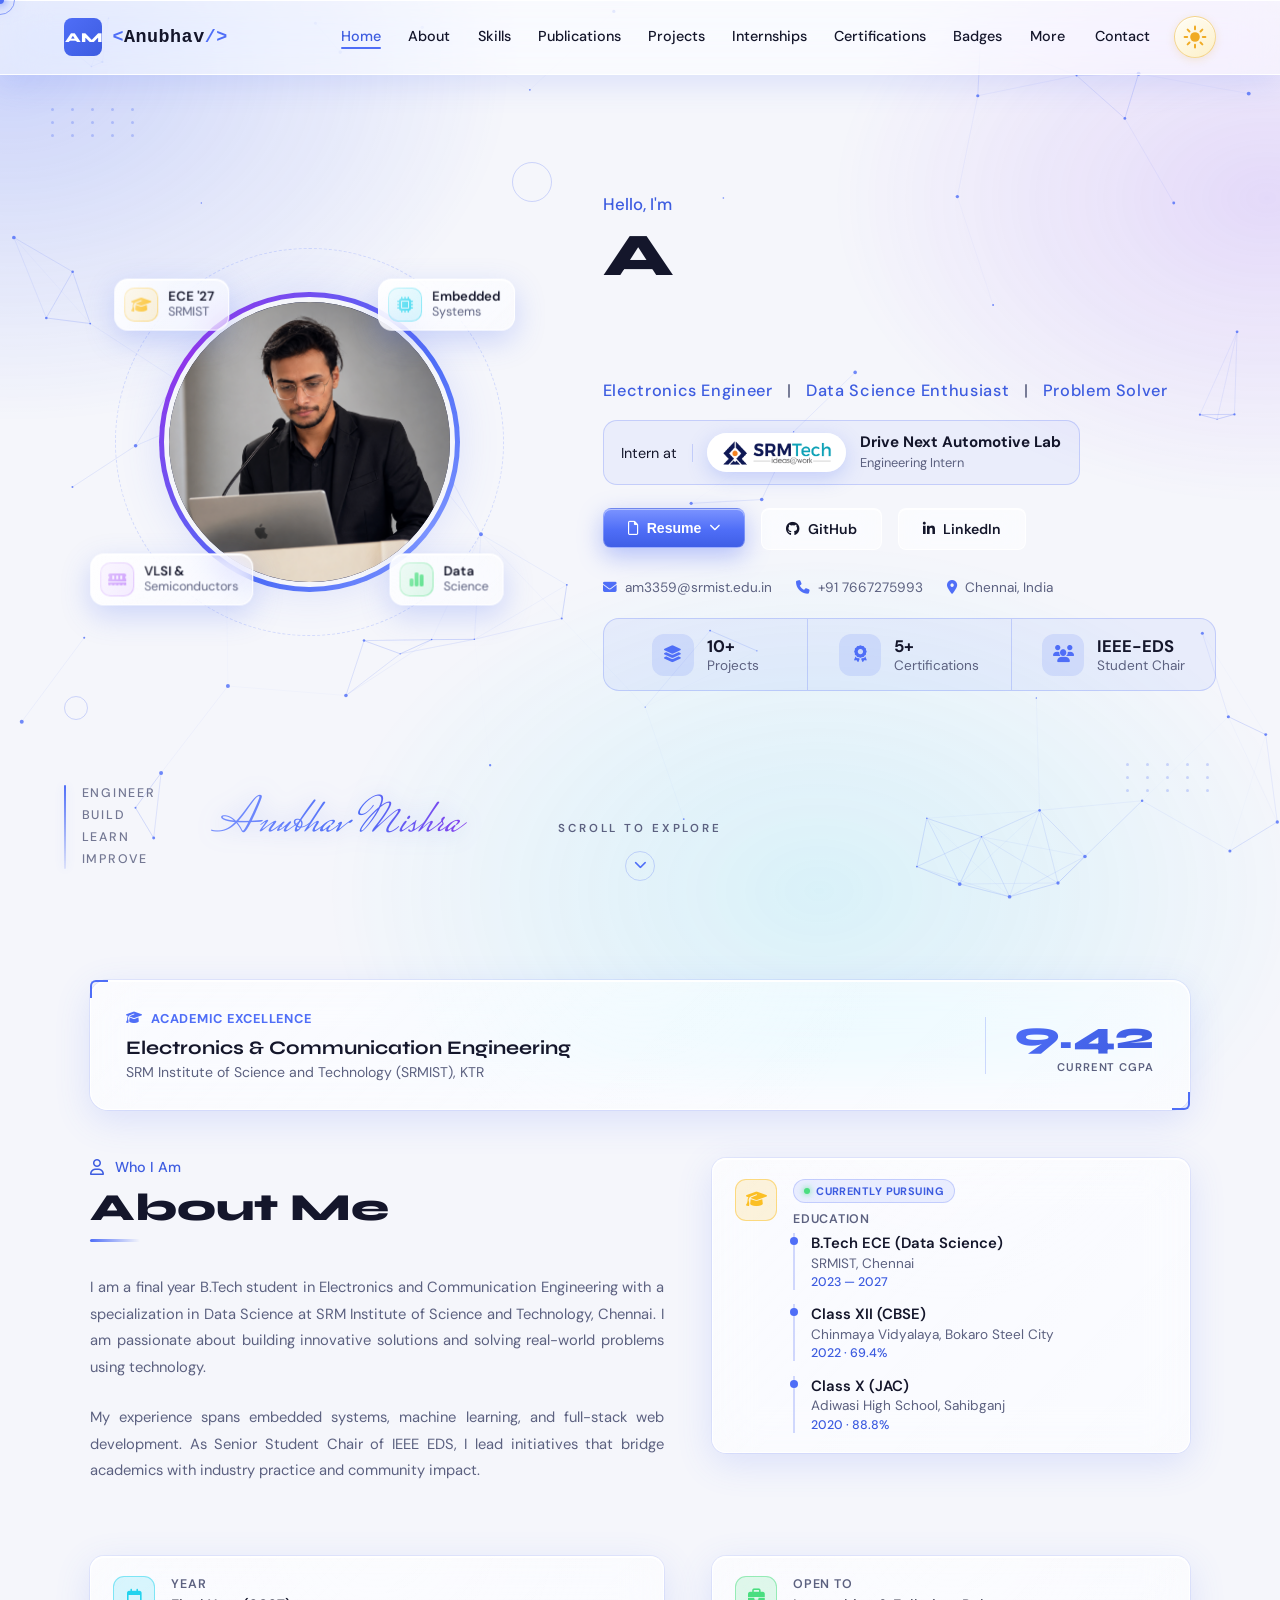
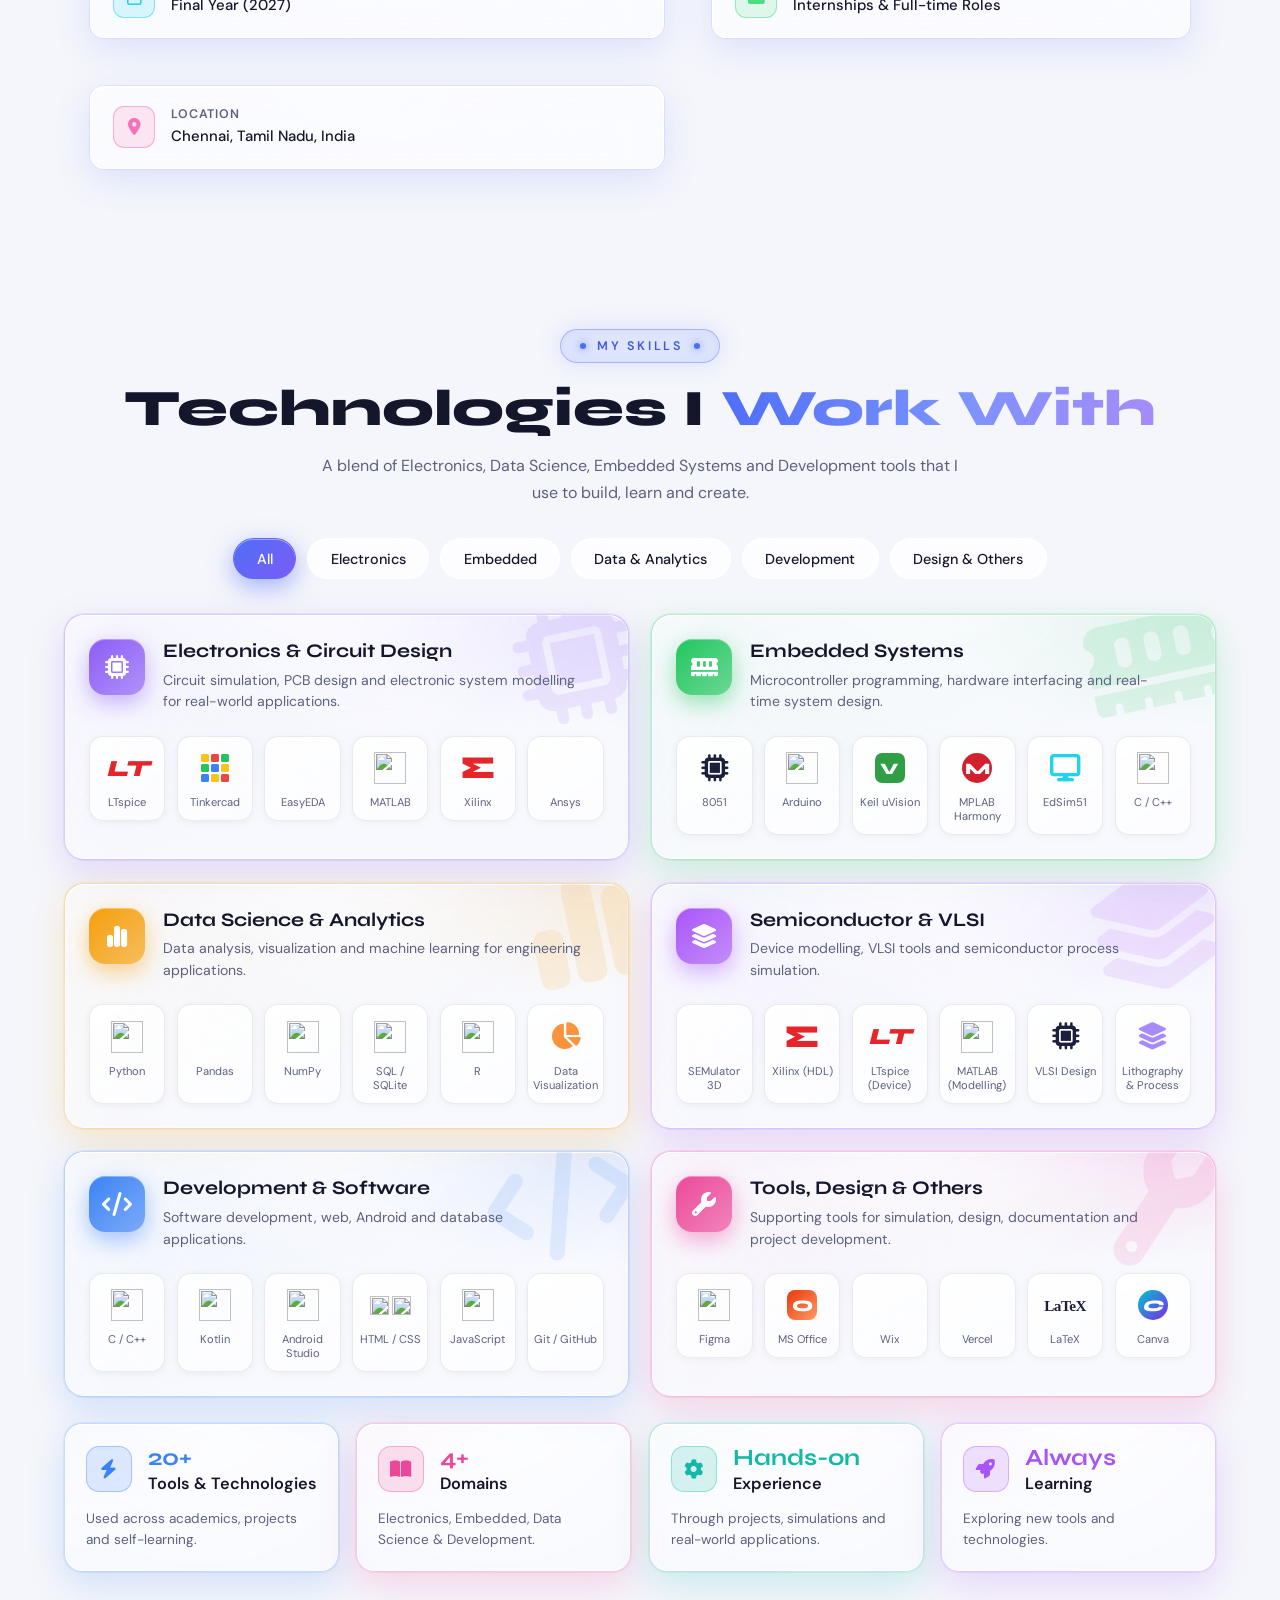
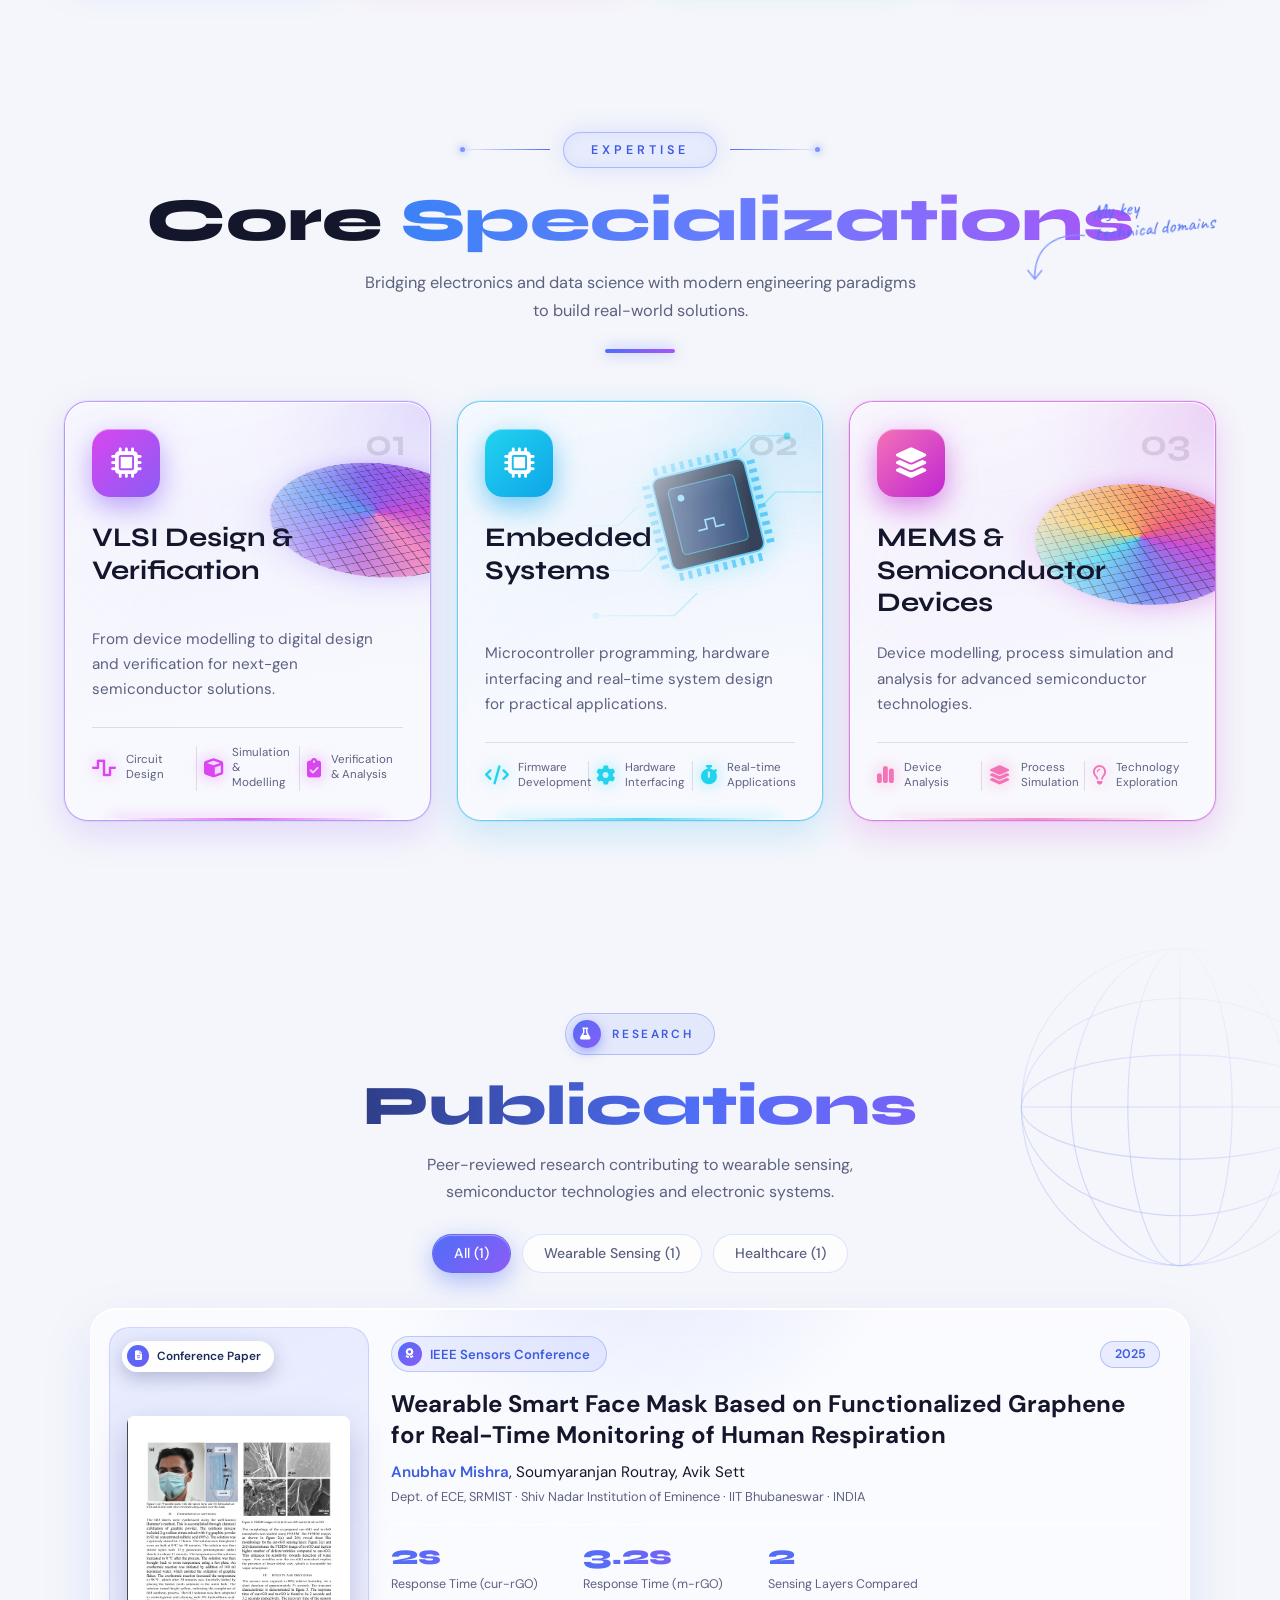
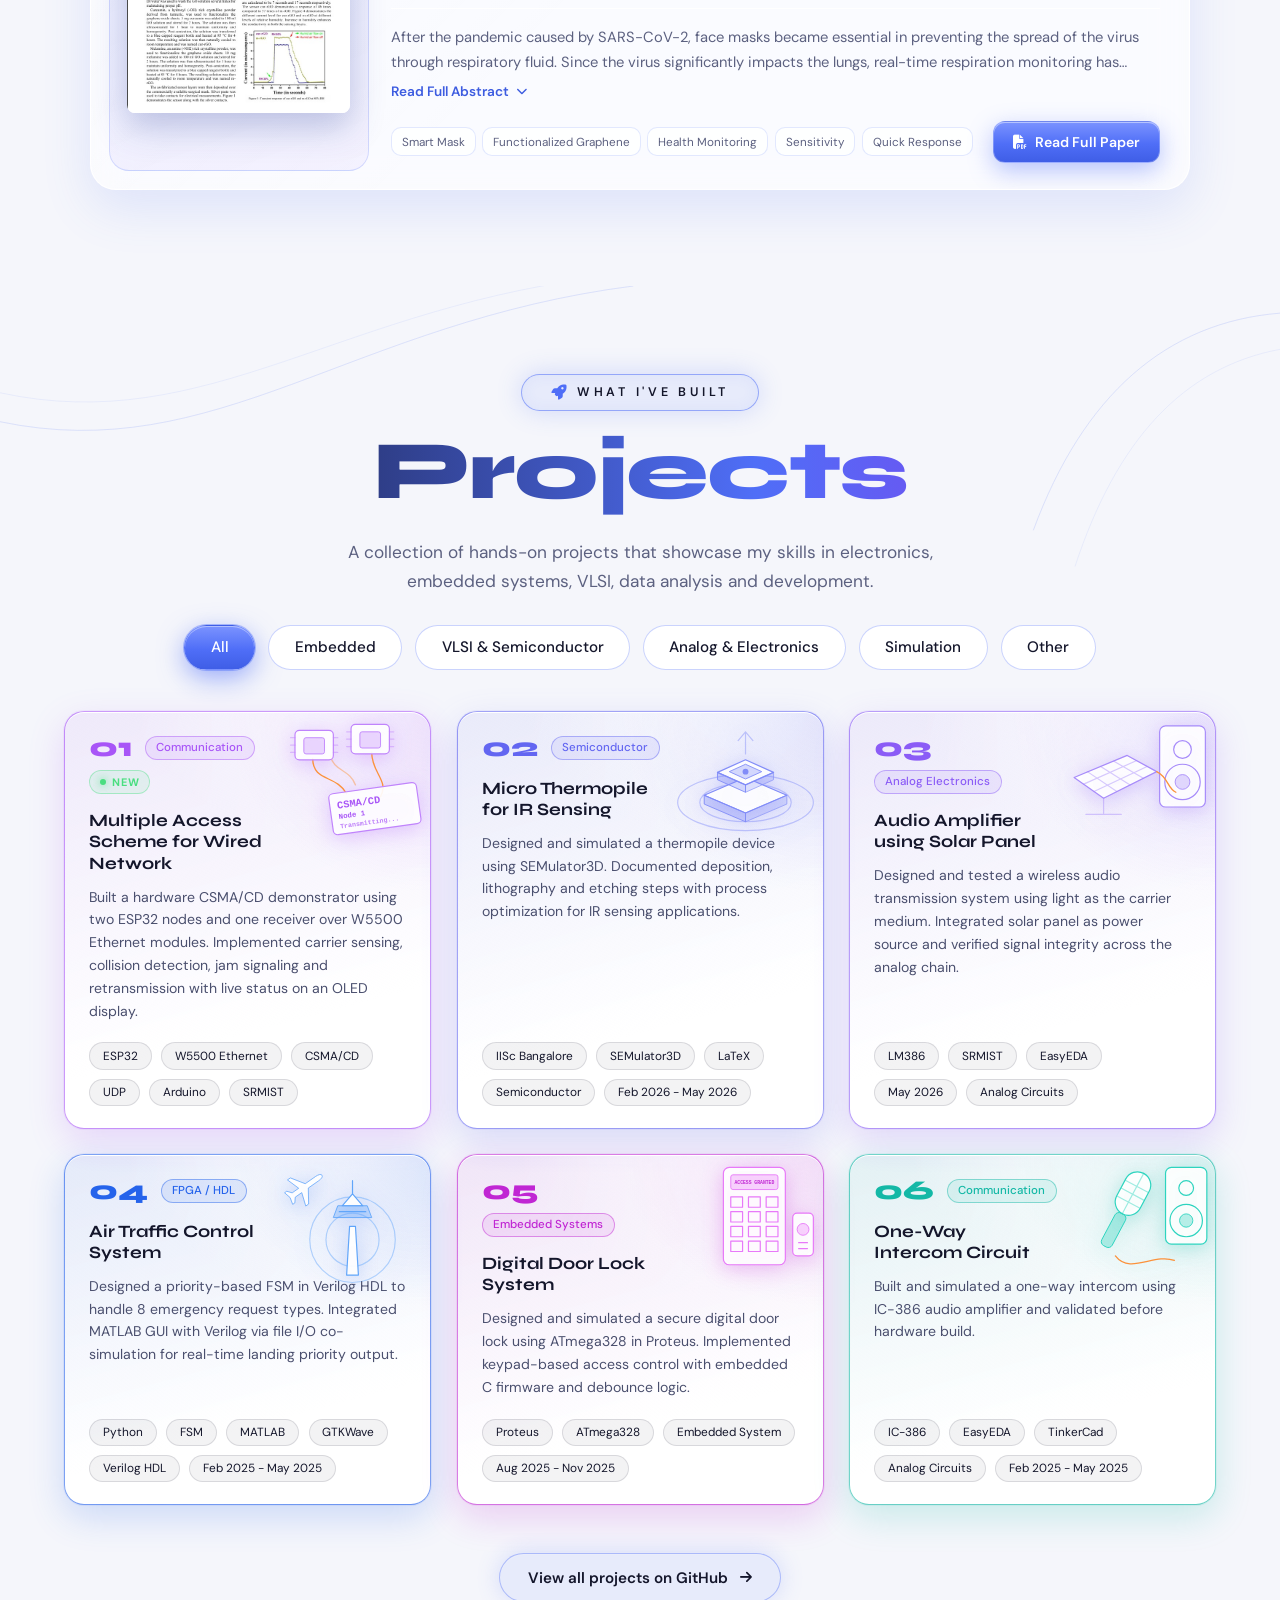
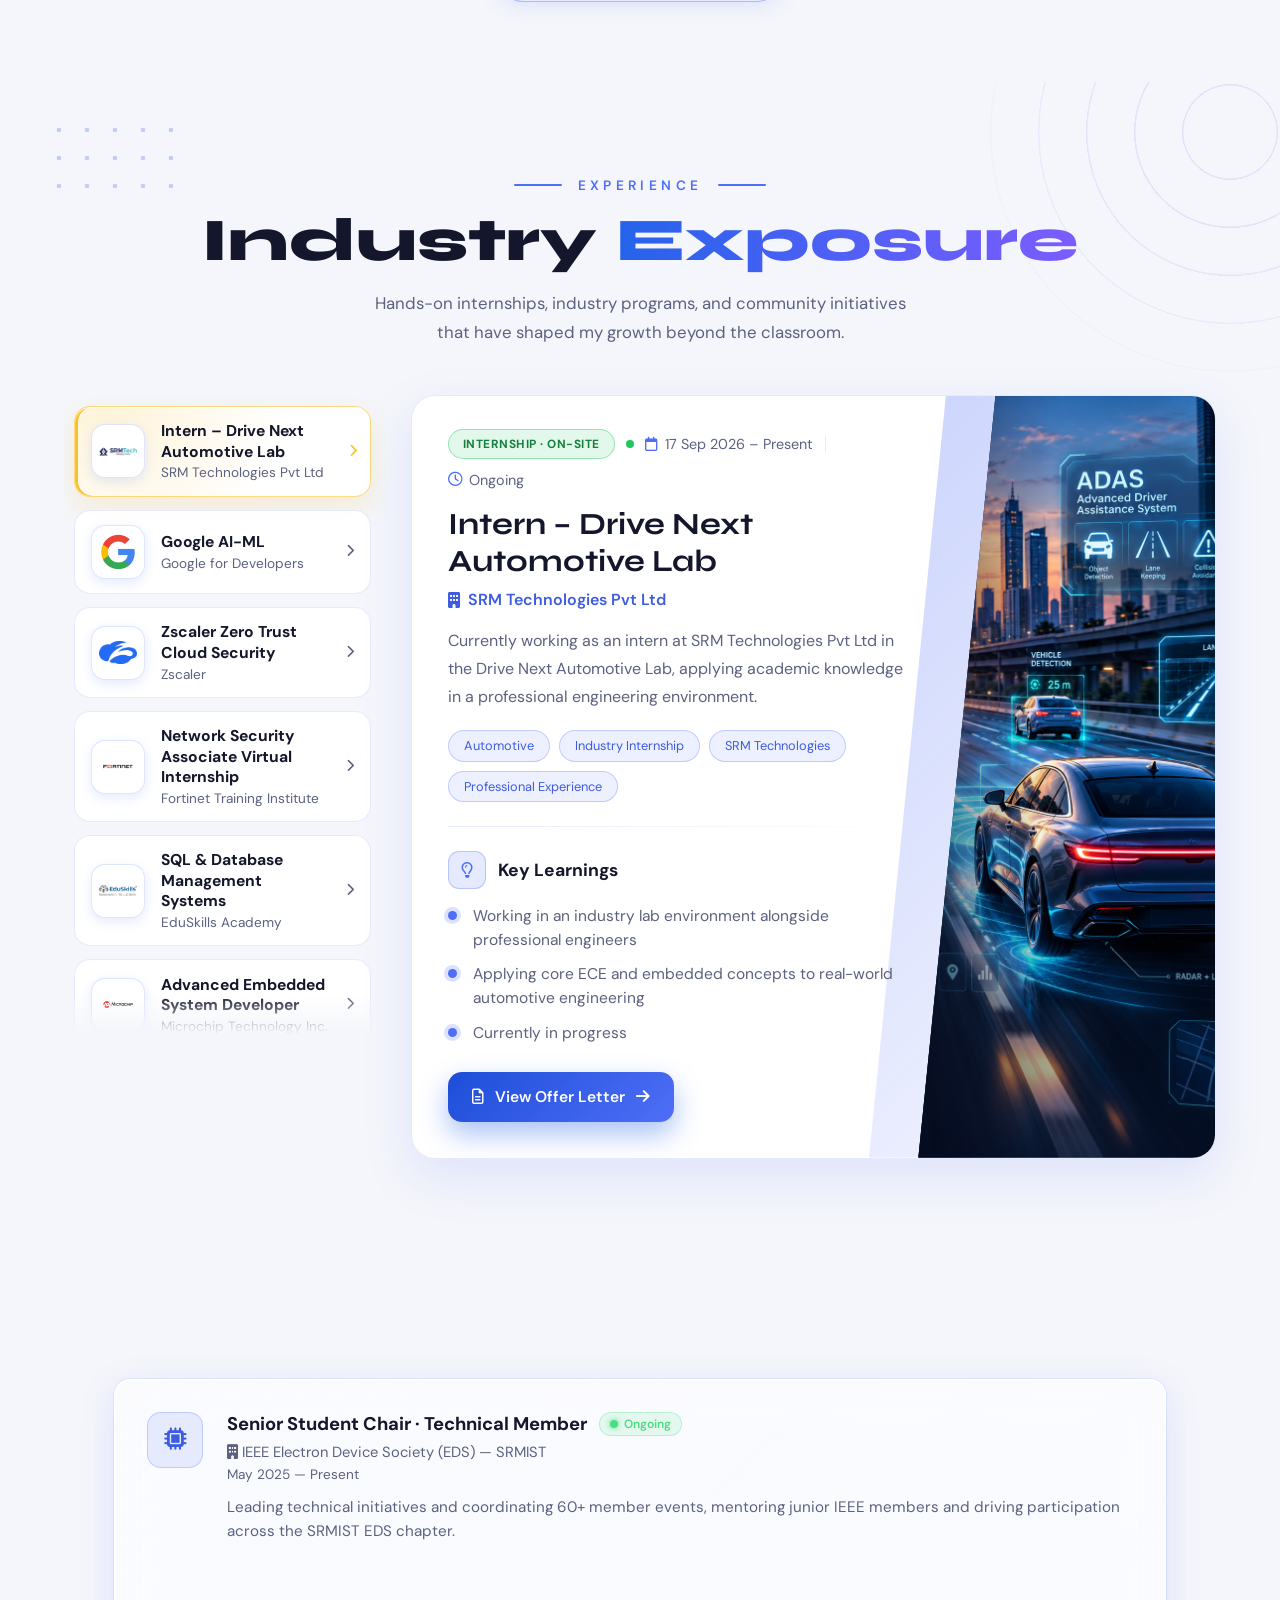
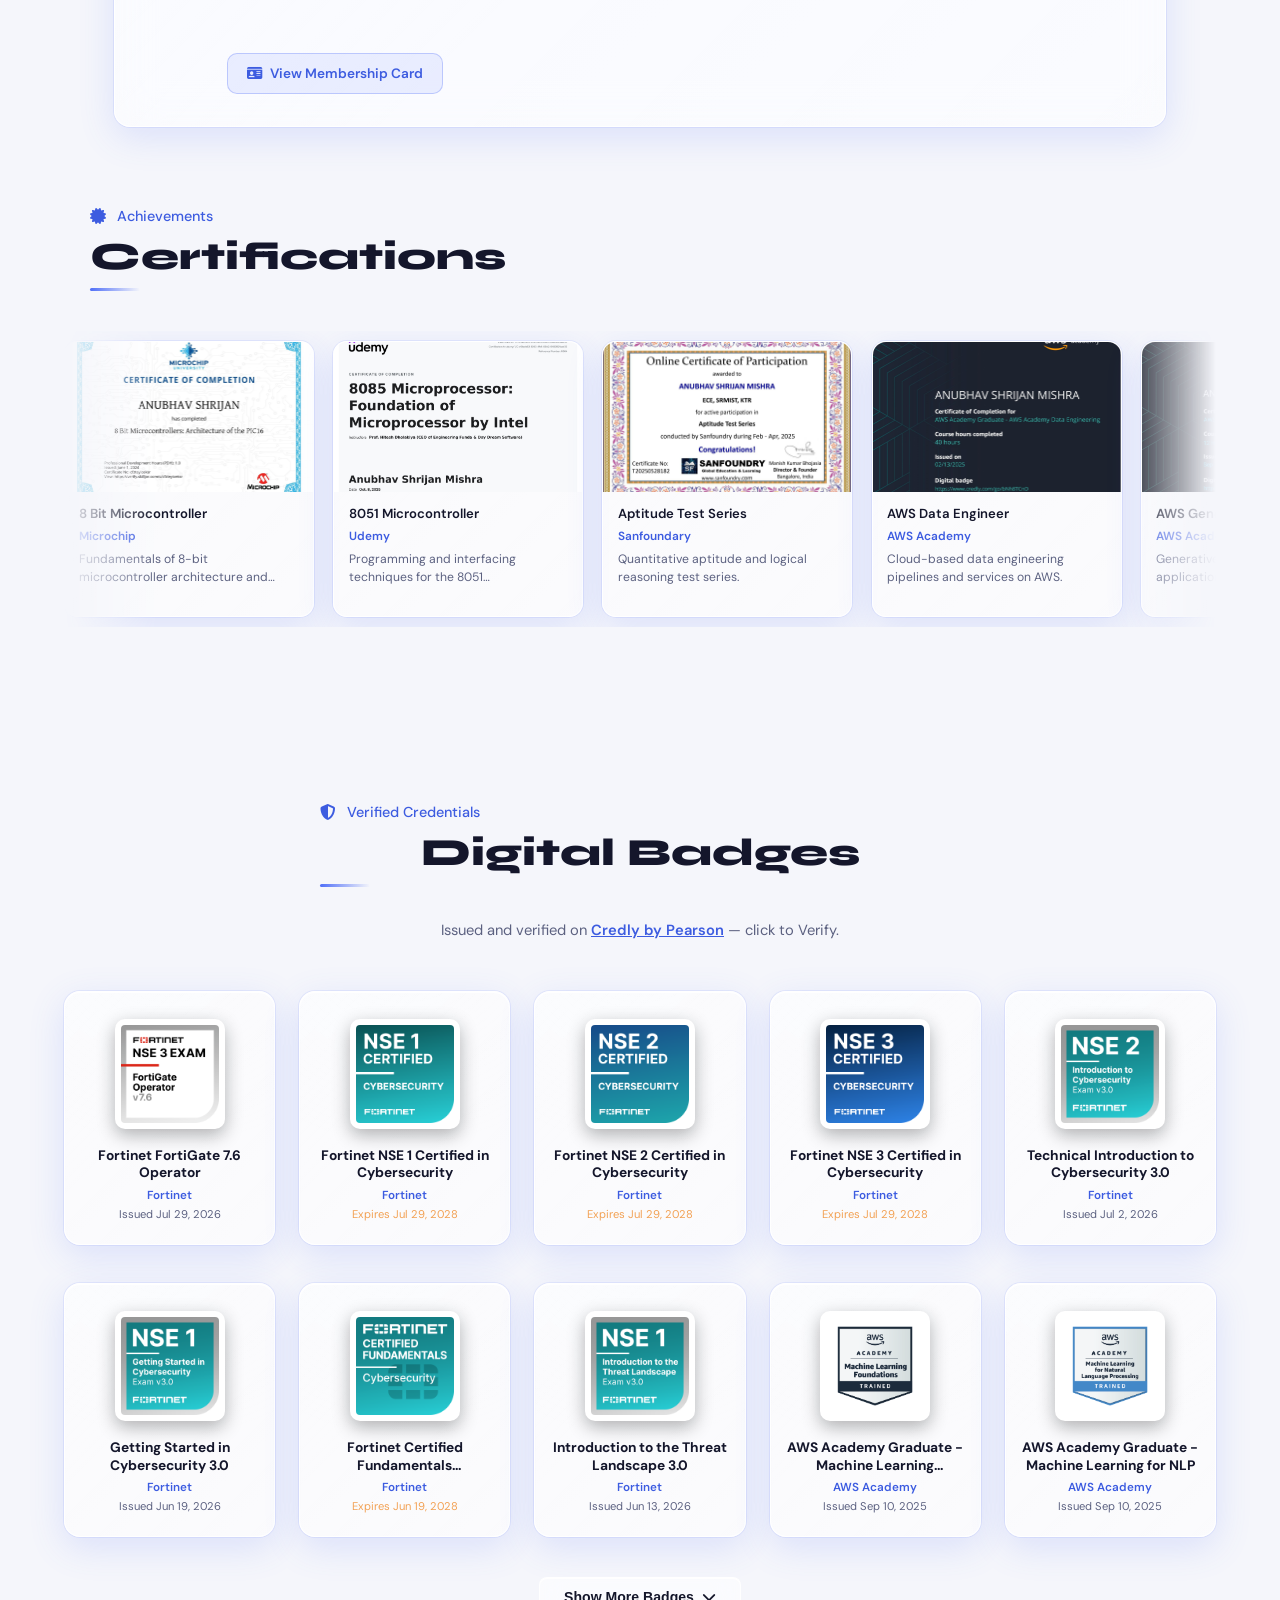
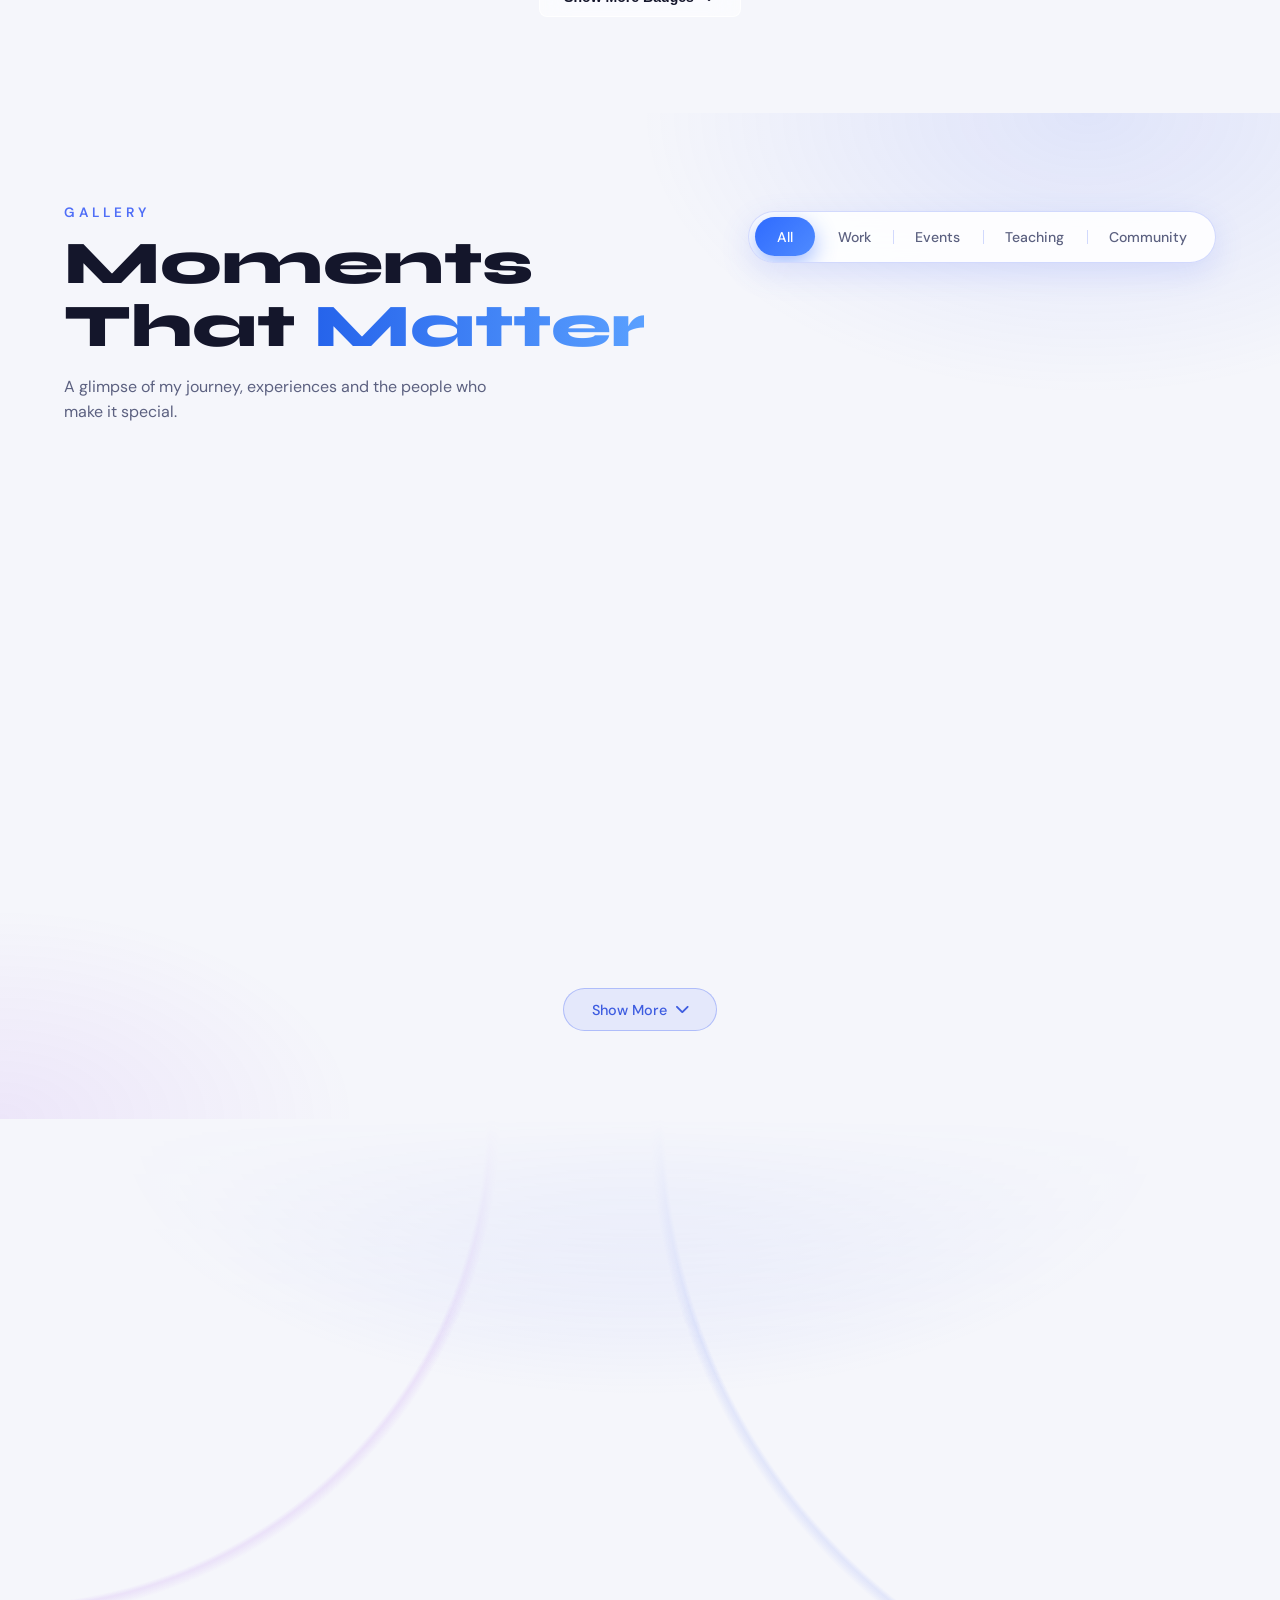
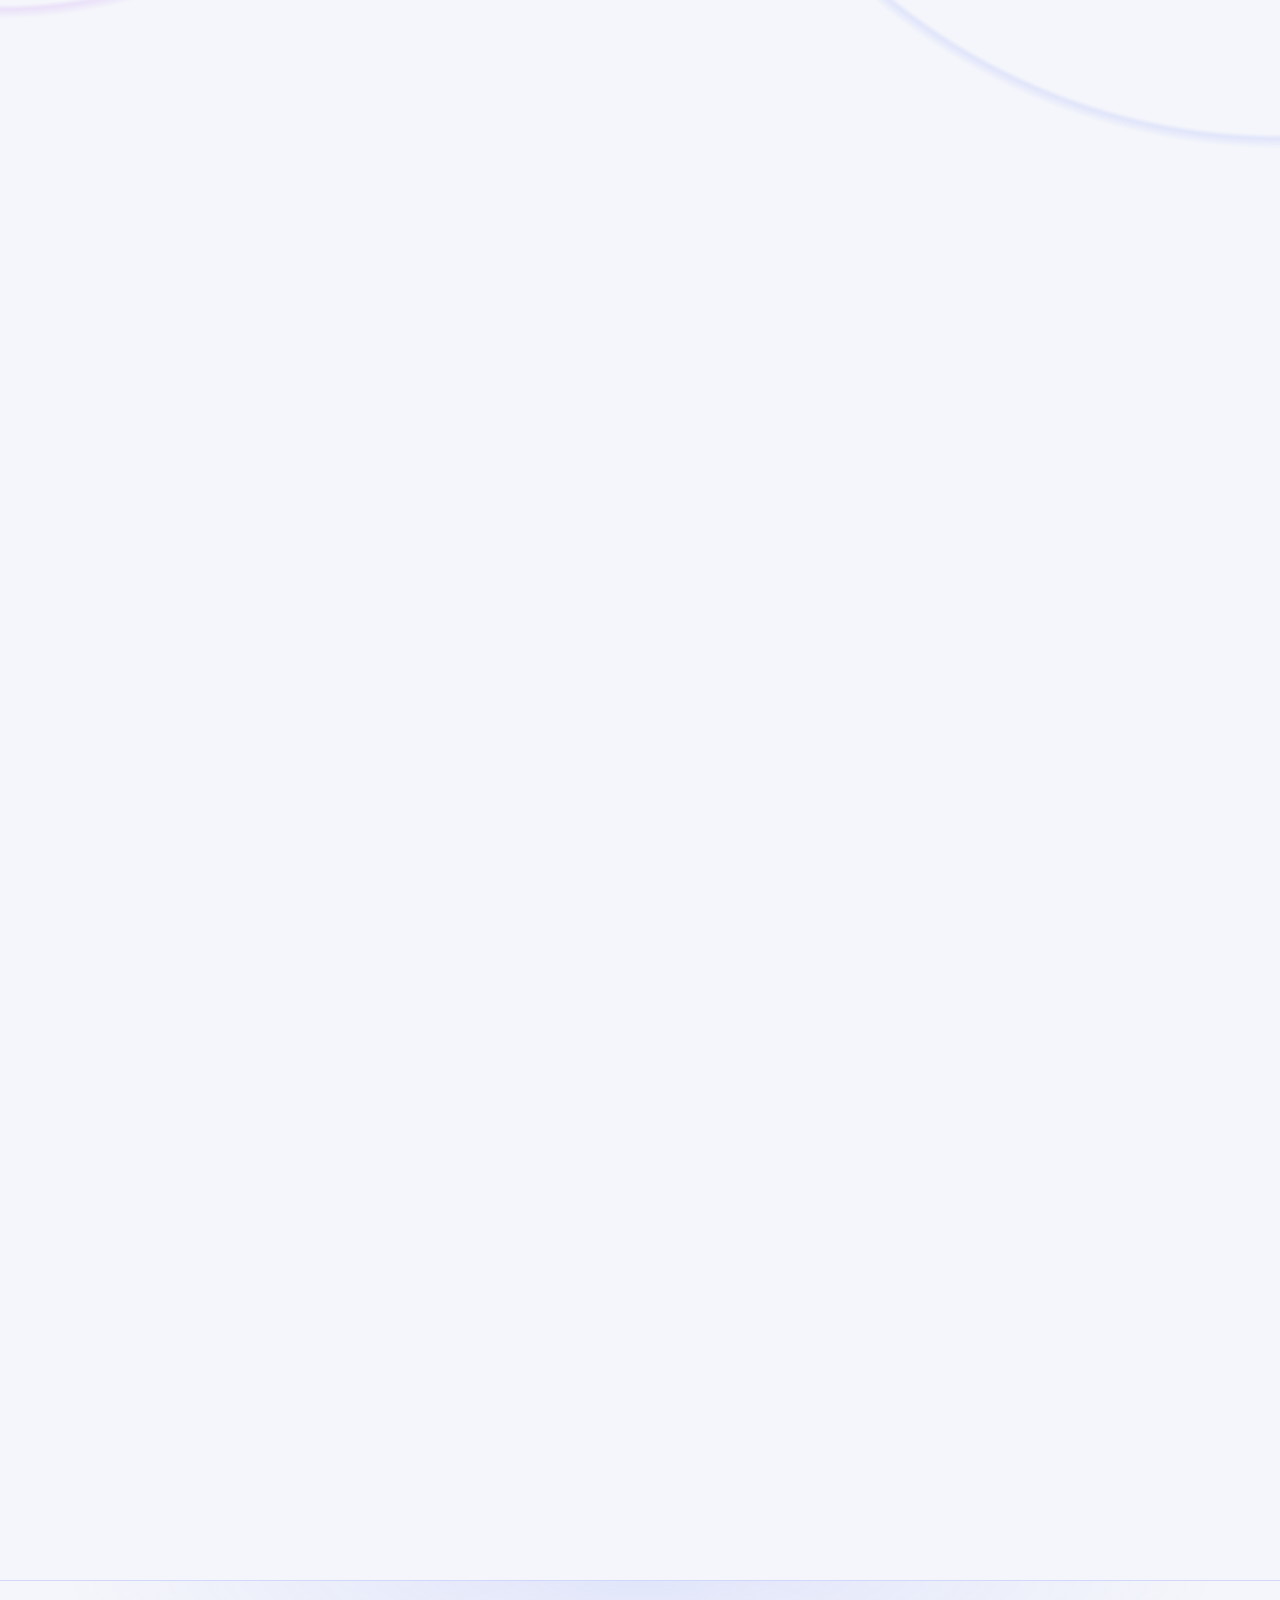
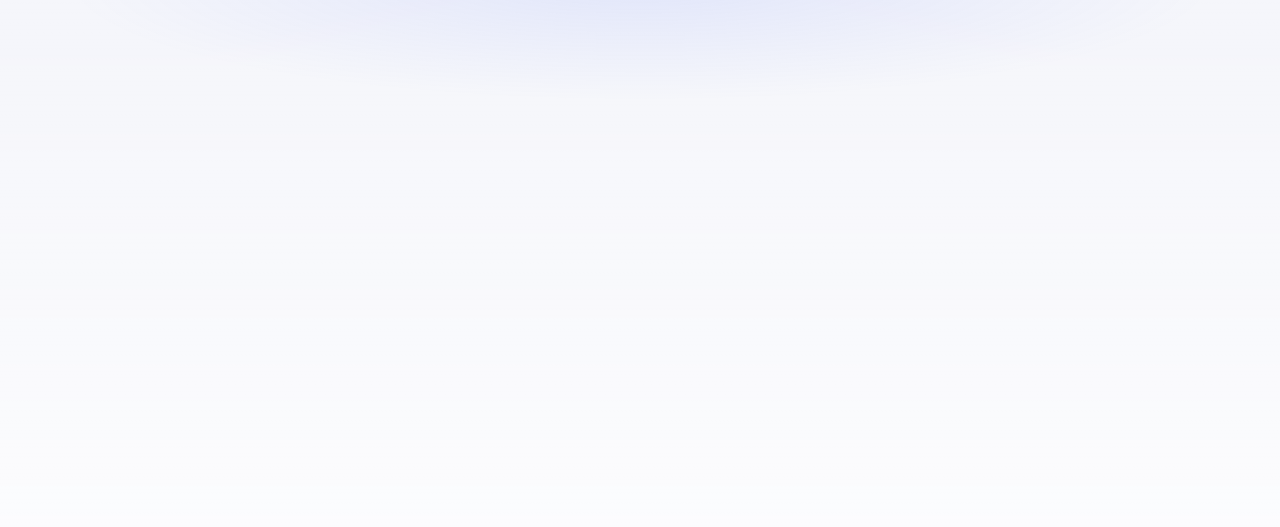
==== commit 93482525: "Footer Updated" ====
--- a/index.html
+++ b/index.html
@@ -39,7 +39,7 @@
   <link href="https://fonts.googleapis.com/css2?family=Mrs+Saint+Delafield&display=swap" rel="stylesheet" />
   <link rel="stylesheet" href="https://cdnjs.cloudflare.com/ajax/libs/font-awesome/6.5.0/css/all.min.css" />
 
-  <link rel="stylesheet" href="style.css?v=31" />
+  <link rel="stylesheet" href="style.css?v=35" />
   <link href="https://cdn.jsdelivr.net/npm/remixicon@4.2.0/fonts/remixicon.css" rel="stylesheet">
   <script src="https://cdn.jsdelivr.net/npm/@emailjs/browser@4/dist/email.min.js"></script>
 
@@ -1657,40 +1657,143 @@
       </div>
     </a>
   </div>
-
   <!-- ══ FOOTER ══ -->
-
-  <footer>
-
-    <div class="system-status">
-      <span class="status-dot"></span>
-      <span class="status-text">System Online</span>
-    </div>
-
-    <div class="footer-projects">
-      <a href="https://job-schedular-c12w.onrender.com/" target="_blank" rel="noopener noreferrer"
-        class="footer-project-chip">
-        <span class="chip-dot"></span>
-        <i class="fa-solid fa-diagram-project"></i>
-        <span>Job Scheduler</span>
-        <i class="fa-solid fa-arrow-up-right-from-square chip-arrow"></i>
-      </a>
-      <a href="https://ak-pdf-search.streamlit.app/" target="_blank" rel="noopener noreferrer"
-        class="footer-project-chip">
-        <span class="chip-dot"></span>
-        <i class="fa-solid fa-file-magnifying-glass"></i>
-        <span>PDF Search</span>
-        <i class="fa-solid fa-arrow-up-right-from-square chip-arrow"></i>
-      </a>
-    </div>
-
-    <p>© 2026 <span>Anubhav Mishra</span></p>
-    <p class="footer-love">Made with <i class="fa-solid fa-heart"></i> and endless support from my Wife</p>
-    <p class="footer-updated">Last updated: <span id="lastUpdated">—</span></p>
+  <footer class="site-footer" id="siteFooter">
+
+    <div class="ft-main">
+
+      <!-- Column 1: Brand -->
+      <div class="ft-col ft-brand">
+        <a href="#home" class="ft-logo" aria-label="Anubhav Mishra - home">
+          <span class="ft-logo-box">AM</span>
+          <span class="ft-logo-code">&lt;<span class="ft-logo-name">Anubhav</span> /&gt;</span>
+        </a>
+        <p class="ft-role">ECE <span class="ft-dot">•</span> Data Science <span class="ft-dot">•</span></p>
+        <p class="ft-tagline">Building ideas into real-world technology.</p>
+
+        <ul class="ft-meta">
+          <li><i class="ri-map-pin-line"></i><span>Chennai, India</span></li>
+          <li><i class="ri-graduation-cap-line"></i><span>SRM Institute of Science and Technology</span></li>
+        </ul>
+
+        <div class="ft-social">
+          <a href="https://github.com/ANUBHAV-SRMIST" target="_blank" rel="noopener noreferrer" class="ft-social-btn"
+            aria-label="GitHub" title="GitHub"><i class="ri-github-fill"></i></a>
+          <a href="https://www.linkedin.com/in/anubhav-shrijan" target="_blank" rel="noopener noreferrer"
+            class="ft-social-btn" aria-label="LinkedIn" title="LinkedIn"><i class="ri-linkedin-box-fill"></i></a>
+          <a href="mailto:helloanubhav2@gmail.com" class="ft-social-btn" aria-label="Email" title="Email"><i
+              class="ri-mail-line"></i></a>
+          <a href="resume/core_resume.pdf" target="_blank" rel="noopener noreferrer" class="ft-social-btn"
+            aria-label="Resume" title="Resume"><i class="ri-file-text-line"></i></a>
+        </div>
+      </div>
+
+      <!-- Column 2: Explore -->
+      <div class="ft-col ft-explore" role="navigation" aria-label="Footer navigation">
+        <h3 class="ft-title">Explore</h3>
+        <ul class="ft-list">
+          <li><a href="#home"><i class="ri-home-4-line"></i><span>Home</span></a></li>
+          <li><a href="#about"><i class="ri-user-3-line"></i><span>About</span></a></li>
+          <li><a href="#skills"><i class="ri-bar-chart-2-line"></i><span>Skills</span></a></li>
+          <li><a href="#projects"><i class="ri-stack-line"></i><span>Projects</span></a></li>
+          <li><a href="#internships"><i class="ri-briefcase-4-line"></i><span>Internships</span></a></li>
+          <li><a href="#publications"><i class="ri-file-text-line"></i><span>Publications</span></a></li>
+          <li><a href="#certifications"><i class="ri-shield-star-line"></i><span>Certifications</span></a></li>
+          <li class="ft-more">
+            <button type="button" class="ft-more-btn" id="ftMoreBtn" aria-expanded="false" aria-controls="ftMorePanel">
+              <i class="ri-apps-2-line"></i><span>More</span><i class="ri-arrow-down-s-line ft-chev"></i>
+            </button>
+            <div class="ft-more-panel" id="ftMorePanel">
+              <div class="ft-more-inner">
+                <ul class="ft-sublist">
+                  <li><a href="#specializations"><i class="ri-focus-3-line"></i><span>Specializations</span></a></li>
+                  <li><a href="#membership"><i class="ri-team-line"></i><span>Membership</span></a></li>
+                  <li><a href="#badges"><i class="ri-medal-line"></i><span>Badges</span></a></li>
+                  <li><a href="#gallery"><i class="ri-gallery-line"></i><span>Gallery</span></a></li>
+                  <li><a href="#interests"><i class="ri-heart-3-line"></i><span>Interests</span></a></li>
+                  <li><a href="#contact"><i class="ri-mail-line"></i><span>Contact</span></a></li>
+                </ul>
+              </div>
+            </div>
+          </li>
+        </ul>
+      </div>
+
+      <!-- Column 3: Quick links + Connect -->
+      <div class="ft-col ft-links">
+        <h3 class="ft-title">Quick Links</h3>
+        <ul class="ft-list">
+          <li><a href="resume/core_resume.pdf" target="_blank" rel="noopener noreferrer"><i
+                class="ri-file-text-line"></i><span>Resume</span><i class="ri-external-link-line ft-ext"></i></a></li>
+          <li><a href="https://job-schedular-c12w.onrender.com/" target="_blank" rel="noopener noreferrer"><i
+                class="ri-calendar-schedule-line"></i><span>Job Scheduler</span><i
+                class="ri-external-link-line ft-ext"></i></a></li>
+          <li><a href="https://ak-pdf-search.streamlit.app/" target="_blank" rel="noopener noreferrer"><i
+                class="ri-file-search-line"></i><span>PDF Search</span><i class="ri-external-link-line ft-ext"></i></a>
+          </li>
+        </ul>
+
+        <div class="ft-divider"></div>
+
+        <h3 class="ft-title">Let's Connect</h3>
+        <ul class="ft-list">
+          <li><a href="https://github.com/ANUBHAV-SRMIST" target="_blank" rel="noopener noreferrer"><i
+                class="ri-github-fill"></i><span>GitHub</span><i class="ri-external-link-line ft-ext"></i></a></li>
+          <li><a href="https://www.linkedin.com/in/anubhav-shrijan" target="_blank" rel="noopener noreferrer"><i
+                class="ri-linkedin-box-fill"></i><span>LinkedIn</span><i class="ri-external-link-line ft-ext"></i></a>
+          </li>
+          <li><a href="mailto:helloanubhav2@gmail.com"><i class="ri-mail-line"></i><span>Email Me</span><i
+                class="ri-external-link-line ft-ext"></i></a></li>
+        </ul>
+      </div>
+
+      <!-- Column 4: Status, live projects, built with -->
+      <div class="ft-col ft-side">
+        <div class="ft-status"><span class="ft-status-dot"></span><span>System Online</span></div>
+
+        <div class="ft-projects">
+          <a href="privacy.html" class="ft-chip"><i class="ri-shield-check-line"></i><span>Privacy Policy</span></a>
+        </div>
+
+        <div class="ft-built">
+          <h3 class="ft-title ft-title-sm">Built With</h3>
+          <ul class="ft-tech">
+            <li><i class="fa-brands fa-html5 ft-t-html"></i><span>HTML5</span></li>
+            <li><i class="fa-brands fa-css3-alt ft-t-css"></i><span>CSS3</span></li>
+            <li><i class="fa-brands fa-js ft-t-js"></i><span>JavaScript</span></li>
+            <li><svg class="ft-t-svg" viewBox="0 0 24 24" aria-hidden="true">
+                <path d="M12 3 22.5 21h-21z" fill="currentColor" />
+              </svg><span>Vercel</span></li>
+            <li><i class="fa-brands fa-github"></i><span>GitHub</span></li>
+          </ul>
+        </div>
+
+        <ul class="ft-features">
+          <li><i class="ri-flashlight-fill"></i><span>Performance</span></li>
+          <li><i class="ri-shield-fill"></i><span>Secure</span></li>
+          <li><i class="ri-smartphone-line"></i><span>Responsive</span></li>
+        </ul>
+      </div>
+    </div>
+
+    <!-- Bottom bar -->
+    <div class="ft-bottom">
+      <div class="ft-bottom-in">
+        <div class="ft-copy">
+          <p class="ft-copyright">© 2026 <span>Anubhav Mishra</span></p>
+          <p class="footer-love ft-love">Made with <i class="fa-solid fa-heart"></i> and endless support from my Wife
+          </p>
+        </div>
+        <p class="ft-updated">Last updated: <span id="lastUpdated">—</span></p>
+        <a href="#" class="ft-top" id="ftTop" aria-label="Back to top">
+          <span class="ft-top-btn"><i class="ri-arrow-up-line"></i></span>
+          <span class="ft-top-text">Back to top</span>
+        </a>
+      </div>
+    </div>
 
   </footer>
-
-  <script src="script.js?v=6"></script>
+  <script src="script.js?v=7"></script>
   <!-- ══ SCROLL UP ══ -->
   <a href="#" class="scrollup" id="scroll-up" aria-label="Scroll to top">
     <i class="ri-arrow-up-line"></i>
--- a/style.css
+++ b/style.css
@@ -11762,4 +11762,911 @@
   border-color: rgba(79, 110, 247, 0.18);
   box-shadow: 0 4px 12px rgba(79, 110, 247, 0.14);
 }
-/* ═════════ END INTERNSHIP LOGOS ═════════ */+/* ═════════ END INTERNSHIP LOGOS ═════════ */
+/* ══════════════════════════════════════════════════════════
+   PRO FOOTER  (scoped to footer.site-footer — nothing else is affected)
+══════════════════════════════════════════════════════════ */
+footer.site-footer {
+  --ft-line: rgba(111, 140, 255, 0.28);
+  --ft-bg: linear-gradient(180deg, rgba(8, 11, 26, 0) 0%, rgba(8, 11, 26, 0.55) 100%);
+  --ft-bar: rgba(5, 8, 20, 0.55);
+  --ft-title: #6f8cff;
+  --ft-strong: #f1f3ff;
+  --ft-text: #c3caea;
+  --ft-muted: #949dc9;
+  --ft-icon: #6f8cff;
+  --ft-card: rgba(255, 255, 255, 0.045);
+  --ft-card-bd: rgba(120, 140, 255, 0.3);
+  --ft-card-hover: rgba(79, 110, 247, 0.18);
+  --ft-glow: rgba(79, 110, 247, 0.28);
+  --ft-ok: #22e08a;
+  --ft-ok-bg: rgba(34, 197, 94, 0.12);
+  --ft-ok-bd: rgba(34, 224, 138, 0.6);
+  --ft-ok-ring: rgba(34, 224, 138, 0.55);
+
+  position: relative;
+  display: block;
+  padding: 0;
+  text-align: left;
+  overflow: hidden;
+  border-top: 1px solid var(--ft-line);
+  background: var(--ft-bg);
+  color: var(--ft-text);
+  font-family: 'DM Sans', sans-serif;
+  font-size: 0.92rem;
+}
+
+[data-theme="light"] footer.site-footer {
+  --ft-line: rgba(79, 110, 247, 0.25);
+  --ft-bg: linear-gradient(180deg, rgba(255, 255, 255, 0) 0%, rgba(255, 255, 255, 0.65) 100%);
+  --ft-bar: rgba(255, 255, 255, 0.72);
+  --ft-title: #3d5ce0;
+  --ft-strong: #14162b;
+  --ft-text: #3a3f63;
+  --ft-muted: #5c6180;
+  --ft-icon: #4f6ef7;
+  --ft-card: rgba(255, 255, 255, 0.78);
+  --ft-card-bd: rgba(79, 110, 247, 0.28);
+  --ft-card-hover: rgba(79, 110, 247, 0.1);
+  --ft-glow: rgba(79, 110, 247, 0.22);
+  --ft-ok: #0b8f4e;
+  --ft-ok-bg: rgba(34, 197, 94, 0.14);
+  --ft-ok-bd: rgba(22, 163, 74, 0.55);
+  --ft-ok-ring: rgba(22, 163, 74, 0.45);
+}
+
+/* soft glow at the top edge */
+footer.site-footer::before {
+  content: "";
+  position: absolute;
+  inset: 0 0 auto 0;
+  height: 160px;
+  pointer-events: none;
+  background: radial-gradient(60% 100% at 50% 0%, var(--ft-glow), transparent 75%);
+  opacity: 0.55;
+}
+
+.site-footer .ft-main,
+.site-footer .ft-bottom {
+  position: relative;
+  z-index: 1;
+}
+
+/* ── neutralise the old global footer rules (footer p / footer span) ── */
+.site-footer p {
+  margin: 0;
+  font-size: inherit;
+  letter-spacing: normal;
+  color: inherit;
+}
+
+.site-footer span {
+  color: inherit;
+  font-weight: inherit;
+}
+
+.site-footer ul {
+  list-style: none;
+  margin: 0;
+  padding: 0;
+}
+
+.site-footer a {
+  color: inherit;
+  text-decoration: none;
+}
+
+.site-footer h3 {
+  margin: 0;
+}
+
+.site-footer a:focus-visible,
+.site-footer button:focus-visible {
+  outline: 2px solid var(--ft-title);
+  outline-offset: 4px;
+  border-radius: 8px;
+}
+
+/* ── grid ── */
+.site-footer .ft-main {
+  max-width: 1320px;
+  margin: 0 auto;
+  padding: 3.6rem 2rem 2.8rem;
+  display: grid;
+  grid-template-columns: 1.2fr 0.75fr 0.95fr 1.35fr;
+}
+
+.site-footer .ft-col {
+  min-width: 0;
+  padding: 0 2rem;
+}
+
+.site-footer .ft-col+.ft-col {
+  border-left: 1px solid var(--ft-line);
+}
+
+.site-footer .ft-brand {
+  padding-left: 0;
+  display: flex;
+  flex-direction: column;
+  align-items: flex-start;
+}
+
+.site-footer .ft-side {
+  padding-right: 0;
+  display: flex;
+  flex-direction: column;
+  align-items: stretch;
+}
+
+/* ── titles ── */
+.site-footer .ft-title {
+  font-family: 'Syne', sans-serif;
+  font-size: 0.95rem;
+  font-weight: 700;
+  letter-spacing: 0.14em;
+  text-transform: uppercase;
+  color: var(--ft-title);
+  margin-bottom: 1.15rem;
+}
+
+.site-footer .ft-title-sm {
+  font-size: 0.78rem;
+  margin-bottom: 0.9rem;
+}
+
+/* ── brand ── */
+.site-footer .ft-logo {
+  display: inline-flex;
+  align-items: center;
+  gap: 1.1rem;
+}
+
+.site-footer .ft-logo-box {
+  width: 64px;
+  height: 64px;
+  flex-shrink: 0;
+  display: grid;
+  place-items: center;
+  border-radius: 15px;
+  background: linear-gradient(135deg, #5b7cff, #4a63e8);
+  color: #fff;
+  font-family: 'Syne', sans-serif;
+  font-weight: 800;
+  font-size: 1.55rem;
+  box-shadow: 0 10px 28px rgba(79, 110, 247, 0.4), inset 0 1px 0 rgba(255, 255, 255, 0.35);
+}
+
+.site-footer .ft-logo-code {
+  font-family: 'Syne', sans-serif;
+  font-weight: 800;
+  font-size: 2rem;
+  line-height: 1;
+  letter-spacing: -0.01em;
+  color: var(--ft-title);
+}
+
+.site-footer .ft-logo-name {
+  color: var(--ft-strong);
+}
+
+.site-footer .ft-role {
+  margin-top: 1.4rem;
+  font-size: 1.05rem;
+  font-weight: 500;
+  color: var(--ft-strong);
+}
+
+.site-footer .ft-dot {
+  margin: 0 0.15rem;
+  color: var(--ft-title);
+}
+
+.site-footer .ft-tagline {
+  margin-top: 0.3rem;
+  font-size: 1rem;
+  color: var(--ft-muted);
+}
+
+.site-footer .ft-meta {
+  margin-top: 1.5rem;
+  display: flex;
+  flex-direction: column;
+  gap: 0.8rem;
+}
+
+.site-footer .ft-meta li {
+  display: flex;
+  align-items: center;
+  gap: 0.85rem;
+  color: var(--ft-text);
+  font-size: 0.95rem;
+}
+
+.site-footer .ft-meta i {
+  font-size: 1.3rem;
+  color: var(--ft-icon);
+  flex-shrink: 0;
+}
+
+.site-footer .ft-social {
+  margin-top: 1.7rem;
+  display: flex;
+  flex-wrap: wrap;
+  gap: 0.9rem;
+}
+
+.site-footer .ft-social-btn {
+  width: 54px;
+  height: 54px;
+  display: grid;
+  place-items: center;
+  border-radius: 16px;
+  font-size: 1.6rem;
+  color: var(--ft-strong);
+  background: var(--ft-card);
+  border: 1px solid var(--ft-card-bd);
+  transition: transform 0.3s ease, border-color 0.3s ease, background 0.3s ease, box-shadow 0.3s ease, color 0.3s ease;
+}
+
+/* ── link lists ── */
+.site-footer .ft-list {
+  display: flex;
+  flex-direction: column;
+  gap: 0.95rem;
+}
+
+.site-footer .ft-list a,
+.site-footer .ft-more-btn,
+.site-footer .ft-sublist a {
+  display: inline-flex;
+  align-items: center;
+  gap: 0.85rem;
+  font-size: 0.98rem;
+  font-weight: 500;
+  line-height: 1.3;
+  color: var(--ft-text);
+  transition: color 0.25s ease, transform 0.25s ease;
+}
+
+.site-footer .ft-list a>i:first-child,
+.site-footer .ft-more-btn>i:first-child,
+.site-footer .ft-sublist a>i:first-child {
+  width: 1.3rem;
+  flex-shrink: 0;
+  text-align: center;
+  font-size: 1.28rem;
+  color: var(--ft-icon);
+}
+
+.site-footer .ft-ext {
+  font-size: 0.95rem;
+  opacity: 0.65;
+  margin-left: -0.15rem;
+  transition: opacity 0.25s ease, transform 0.25s ease;
+}
+
+.site-footer .ft-divider {
+  height: 1px;
+  background: var(--ft-line);
+  margin: 1.6rem 0 1.5rem;
+}
+
+/* More toggle */
+.site-footer .ft-more-btn {
+  background: none;
+  border: 0;
+  padding: 0;
+  cursor: pointer;
+  font-family: inherit;
+}
+
+.site-footer .ft-chev {
+  font-size: 1.1rem;
+  transition: transform 0.3s ease;
+}
+
+.site-footer .ft-more-btn[aria-expanded="true"] .ft-chev {
+  transform: rotate(180deg);
+}
+
+.site-footer .ft-more-panel {
+  display: grid;
+  grid-template-rows: 0fr;
+  visibility: hidden;
+  transition: grid-template-rows 0.4s cubic-bezier(0.16, 1, 0.3, 1), visibility 0s linear 0.4s;
+}
+
+.site-footer .ft-more-panel.open {
+  grid-template-rows: 1fr;
+  visibility: visible;
+  transition: grid-template-rows 0.4s cubic-bezier(0.16, 1, 0.3, 1), visibility 0s;
+}
+
+.site-footer .ft-more-inner {
+  overflow: hidden;
+  min-height: 0;
+}
+
+.site-footer .ft-sublist {
+  display: flex;
+  flex-direction: column;
+  gap: 0.95rem;
+  padding-top: 0.95rem;
+}
+
+/* ── side column ── */
+.site-footer .ft-status {
+  align-self: center;
+  display: inline-flex;
+  align-items: center;
+  gap: 0.7rem;
+  padding: 0.65rem 1.6rem;
+  border-radius: 999px;
+  border: 1.5px solid var(--ft-ok-bd);
+  background: var(--ft-ok-bg);
+  color: var(--ft-ok);
+  font-size: 0.92rem;
+  font-weight: 700;
+  letter-spacing: 0.05em;
+  text-transform: uppercase;
+}
+
+.site-footer .ft-status-dot {
+  width: 11px;
+  height: 11px;
+  border-radius: 50%;
+  background: var(--ft-ok);
+  animation: ftPulse 2s ease-out infinite;
+}
+
+@keyframes ftPulse {
+  0% {
+    box-shadow: 0 0 0 0 var(--ft-ok-ring);
+  }
+
+  70% {
+    box-shadow: 0 0 0 9px rgba(34, 224, 138, 0);
+  }
+
+  100% {
+    box-shadow: 0 0 0 0 rgba(34, 224, 138, 0);
+  }
+}
+
+.site-footer .ft-projects {
+  margin-top: 1.3rem;
+  display: flex;
+  flex-wrap: wrap;
+  justify-content: center;
+  gap: 0.75rem;
+}
+
+.site-footer .ft-chip {
+  display: inline-flex;
+  align-items: center;
+  gap: 0.6rem;
+  padding: 0.75rem 1.2rem;
+  border-radius: 999px;
+  background: var(--ft-card);
+  border: 1px solid var(--ft-card-bd);
+  color: var(--ft-strong);
+  font-size: 0.92rem;
+  font-weight: 600;
+  white-space: nowrap;
+  transition: transform 0.3s ease, border-color 0.3s ease, background 0.3s ease, box-shadow 0.3s ease;
+}
+
+.site-footer .ft-chip>i:first-child {
+  font-size: 1.15rem;
+  color: var(--ft-icon);
+}
+
+.site-footer .ft-chip-arrow {
+  font-size: 0.95rem;
+  opacity: 0.7;
+}
+
+.site-footer .ft-built {
+  margin-top: 1.6rem;
+  padding-top: 1.4rem;
+  border-top: 1px solid var(--ft-line);
+}
+
+.site-footer .ft-tech {
+  display: flex;
+  flex-wrap: wrap;
+  gap: 0.55rem;
+}
+
+.site-footer .ft-tech li {
+  display: inline-flex;
+  align-items: center;
+  gap: 0.45rem;
+  padding: 0.42rem 0.85rem;
+  border-radius: 999px;
+  background: var(--ft-card);
+  border: 1px solid var(--ft-card-bd);
+  color: var(--ft-text);
+  font-size: 0.8rem;
+  font-weight: 500;
+}
+
+.site-footer .ft-tech i {
+  font-size: 1rem;
+  color: var(--ft-strong);
+}
+
+.site-footer .ft-tech .ft-t-html {
+  color: #e8552d;
+}
+
+.site-footer .ft-tech .ft-t-css {
+  color: #2f7bf0;
+}
+
+.site-footer .ft-tech .ft-t-js {
+  color: #f0c929;
+}
+
+[data-theme="light"] .site-footer .ft-tech .ft-t-js {
+  color: #c99a00;
+}
+
+.site-footer .ft-t-svg {
+  width: 14px;
+  height: 14px;
+  color: var(--ft-strong);
+}
+
+.site-footer .ft-features {
+  margin-top: 1.4rem;
+  display: flex;
+  flex-wrap: wrap;
+  gap: 0.6rem 0;
+}
+
+.site-footer .ft-features li {
+  display: inline-flex;
+  align-items: center;
+  gap: 0.45rem;
+  padding: 0 0.8rem;
+  font-size: 0.82rem;
+  font-weight: 500;
+  color: var(--ft-text);
+}
+
+.site-footer .ft-features li:first-child {
+  padding-left: 0;
+}
+
+.site-footer .ft-features li+li {
+  border-left: 1px solid var(--ft-line);
+}
+
+.site-footer .ft-features i {
+  font-size: 1.1rem;
+  color: var(--ft-icon);
+}
+
+/* ── bottom bar ── */
+.site-footer .ft-bottom {
+  background: var(--ft-bar);
+  border-top: 1px solid var(--ft-line);
+}
+
+.site-footer .ft-bottom-in {
+  max-width: 1320px;
+  margin: 0 auto;
+  padding: 1.5rem 2rem calc(1.5rem + env(safe-area-inset-bottom, 0px));
+  display: grid;
+  grid-template-columns: 1fr auto 1fr;
+  align-items: center;
+  gap: 1rem 2rem;
+}
+
+.site-footer .ft-copy {
+  display: flex;
+  flex-direction: column;
+  gap: 0.4rem;
+}
+
+.site-footer .ft-copyright {
+  font-size: 1.05rem;
+  color: var(--ft-text);
+}
+
+.site-footer .ft-copyright span,
+.site-footer .ft-updated span {
+  color: var(--ft-title);
+  font-weight: 700;
+}
+
+.site-footer .ft-love {
+  margin: 0;
+  justify-content: flex-start;
+  font-size: 0.95rem;
+  color: var(--ft-muted);
+}
+
+.site-footer .ft-updated {
+  font-size: 0.95rem;
+  color: var(--ft-muted);
+  text-align: center;
+}
+
+.site-footer .ft-top {
+  justify-self: end;
+  display: inline-flex;
+  align-items: center;
+  gap: 1rem;
+  color: var(--ft-text);
+  font-size: 1rem;
+  font-weight: 500;
+}
+
+.site-footer .ft-top-btn {
+  width: 50px;
+  height: 50px;
+  display: grid;
+  place-items: center;
+  border-radius: 50%;
+  font-size: 1.5rem;
+  color: var(--ft-title);
+  background: var(--ft-card);
+  border: 1px solid var(--ft-card-bd);
+  transition: transform 0.3s ease, background 0.3s ease, color 0.3s ease, box-shadow 0.3s ease;
+}
+
+/* floating scroll-up button steps aside while the footer is on screen
+   (the footer has its own Back to top) */
+body.ft-in-view .scrollup {
+  opacity: 0 !important;
+  visibility: hidden !important;
+  pointer-events: none;
+}
+
+/* ── hover (mouse devices only) ── */
+@media (hover: hover) {
+
+  .site-footer .ft-list a:hover,
+  .site-footer .ft-more-btn:hover,
+  .site-footer .ft-sublist a:hover {
+    color: var(--ft-title);
+    transform: translateX(4px);
+  }
+
+  .site-footer .ft-list a:hover .ft-ext {
+    opacity: 1;
+    transform: translate(1px, -1px);
+  }
+
+  .site-footer .ft-social-btn:hover,
+  .site-footer .ft-chip:hover {
+    transform: translateY(-3px);
+    border-color: var(--accent-blue);
+    background: var(--ft-card-hover);
+    box-shadow: 0 10px 28px var(--ft-glow);
+  }
+
+  .site-footer .ft-social-btn:hover {
+    color: var(--ft-title);
+  }
+
+  .site-footer .ft-top:hover .ft-top-btn {
+    transform: translateY(-3px);
+    background: var(--accent-blue);
+    color: #fff;
+    box-shadow: 0 10px 28px var(--ft-glow);
+  }
+
+  .site-footer .ft-top:hover {
+    color: var(--ft-title);
+  }
+}
+
+/* ── tablet / small laptop ── */
+@media (max-width: 1199px) {
+  .site-footer .ft-main {
+    grid-template-columns: 1fr 1fr;
+    gap: 2.6rem 2rem;
+    padding: 3rem 2rem 2.4rem;
+  }
+
+  .site-footer .ft-col {
+    padding: 0;
+  }
+
+  .site-footer .ft-col+.ft-col {
+    border-left: 0;
+  }
+
+  .site-footer .ft-brand {
+    grid-column: 1 / -1;
+  }
+
+  .site-footer .ft-links {
+    padding-left: 2rem;
+    border-left: 1px solid var(--ft-line);
+  }
+
+  .site-footer .ft-side {
+    grid-column: 1 / -1;
+    align-items: center;
+    padding-top: 2.2rem;
+    border-top: 1px solid var(--ft-line);
+  }
+
+  .site-footer .ft-built {
+    width: 100%;
+    max-width: 520px;
+    text-align: center;
+  }
+
+  .site-footer .ft-tech,
+  .site-footer .ft-features {
+    justify-content: center;
+  }
+}
+
+/* ── mobile ── */
+@media (max-width: 767px) {
+  .site-footer .ft-bottom-in {
+    grid-template-columns: 1fr;
+    justify-items: center;
+    text-align: center;
+    padding: 1.6rem 1.25rem calc(1.6rem + env(safe-area-inset-bottom, 0px));
+  }
+
+  .site-footer .ft-copy {
+    align-items: center;
+  }
+
+  .site-footer .ft-love {
+    justify-content: center;
+  }
+
+  .site-footer .ft-top {
+    justify-self: center;
+  }
+}
+
+@media (max-width: 639px) {
+  .site-footer .ft-main {
+    padding: 2.4rem 1.25rem 2rem;
+    gap: 2.2rem 1.25rem;
+  }
+
+  .site-footer .ft-brand {
+    align-items: center;
+    text-align: center;
+  }
+
+  .site-footer .ft-logo-box {
+    width: 54px;
+    height: 54px;
+    border-radius: 13px;
+    font-size: 1.3rem;
+  }
+
+  .site-footer .ft-logo-code {
+    font-size: 1.7rem;
+  }
+
+  .site-footer .ft-role {
+    margin-top: 1.1rem;
+    font-size: 0.98rem;
+  }
+
+  .site-footer .ft-tagline {
+    font-size: 0.92rem;
+  }
+
+  .site-footer .ft-meta li {
+    justify-content: center;
+    text-align: left;
+    font-size: 0.9rem;
+  }
+
+  .site-footer .ft-social {
+    justify-content: center;
+  }
+
+  .site-footer .ft-links {
+    padding-left: 1.25rem;
+  }
+
+  .site-footer .ft-title {
+    font-size: 0.82rem;
+    margin-bottom: 1rem;
+  }
+
+  .site-footer .ft-list,
+  .site-footer .ft-sublist {
+    gap: 0.85rem;
+  }
+
+  .site-footer .ft-list a,
+  .site-footer .ft-more-btn,
+  .site-footer .ft-sublist a {
+    gap: 0.6rem;
+    font-size: 0.9rem;
+  }
+
+  .site-footer .ft-list a>i:first-child,
+  .site-footer .ft-more-btn>i:first-child,
+  .site-footer .ft-sublist a>i:first-child {
+    width: 1.15rem;
+    font-size: 1.15rem;
+  }
+
+  .site-footer .ft-ext {
+    font-size: 0.82rem;
+  }
+
+  .site-footer .ft-chip {
+    padding: 0.65rem 1rem;
+    font-size: 0.86rem;
+  }
+
+  .site-footer .ft-features li {
+    padding: 0 0.65rem;
+  }
+}
+
+@media (max-width: 349px) {
+  .site-footer .ft-main {
+    grid-template-columns: 1fr;
+  }
+
+  .site-footer .ft-links {
+    padding-left: 0;
+    border-left: 0;
+  }
+}
+
+@media (prefers-reduced-motion: reduce) {
+
+  .site-footer .ft-status-dot,
+  .site-footer .ft-more-panel {
+    animation: none;
+    transition: none;
+  }
+}
+
+/* ═════════ END PRO FOOTER ═════════ */
+/* ── PRO FOOTER — fixes ── */
+.site-footer .ft-title {
+  white-space: nowrap;
+}
+
+/* rebalance columns so "Let's Connect" and "Built With" have room */
+@media (min-width: 1200px) {
+  .site-footer .ft-main {
+    grid-template-columns: 1.1fr 0.8fr 1.05fr 1.3fr;
+  }
+
+  .site-footer .ft-col {
+    padding: 0 1.5rem;
+  }
+
+  .site-footer .ft-brand {
+    padding-left: 0;
+  }
+
+  .site-footer .ft-side {
+    padding-right: 0;
+  }
+}
+
+/* feature row: if the column is too narrow, drop the separators so wrapping looks clean */
+.site-footer .ft-side {
+  container-type: inline-size;
+}
+
+@container (max-width: 340px) {
+  .site-footer .ft-features {
+    gap: 0.6rem 1.1rem;
+  }
+
+  .site-footer .ft-features li,
+  .site-footer .ft-features li:first-child {
+    padding: 0;
+    border-left: 0;
+  }
+}
+/* ── PRO FOOTER — logo fit fix ── */
+.site-footer .ft-logo,
+.site-footer .ft-logo-code {
+  white-space: nowrap;
+}
+
+.site-footer .ft-role {
+  text-wrap: balance;
+}
+
+/* desktop 4-column layout: brand column is narrow, so scale logo to fit */
+@media (min-width: 1200px) {
+  .site-footer .ft-logo {
+    gap: 0.9rem;
+  }
+
+  .site-footer .ft-logo-box {
+    width: 56px;
+    height: 56px;
+    border-radius: 14px;
+    font-size: 1.35rem;
+  }
+
+  .site-footer .ft-logo-code {
+    font-size: clamp(1.35rem, 1.2vw + 0.6rem, 1.8rem);
+  }
+}
+
+/* very small phones */
+@media (max-width: 380px) {
+  .site-footer .ft-logo {
+    gap: 0.75rem;
+  }
+
+  .site-footer .ft-logo-box {
+    width: 48px;
+    height: 48px;
+    font-size: 1.15rem;
+  }
+
+  .site-footer .ft-logo-code {
+    font-size: 1.4rem;
+  }
+}
+/* ── PRO FOOTER — fluid logo + clean role line ── */
+.site-footer .ft-brand {
+  container-type: inline-size;
+}
+
+.site-footer .ft-logo {
+  --lx: 1.5rem;                       /* fallback for old browsers */
+  --lx: clamp(0.95rem, 6.6cqi, 2rem); /* logo scales with its column */
+  gap: calc(var(--lx) * 0.55);
+  max-width: 100%;
+  white-space: nowrap;
+}
+
+.site-footer .ft-logo-box {
+  width: calc(var(--lx) * 2);
+  height: calc(var(--lx) * 2);
+  border-radius: calc(var(--lx) * 0.46);
+  font-size: calc(var(--lx) * 0.8);
+}
+
+.site-footer .ft-logo-code {
+  font-size: var(--lx);
+  white-space: nowrap;
+}
+
+/* role line: bullets stay at the END of a line, never alone at the start */
+.site-footer .ft-role {
+  display: flex;
+  flex-wrap: wrap;
+  gap: 0.1rem 0;
+}
+
+.site-footer .ft-role-i {
+  white-space: nowrap;
+}
+
+.site-footer .ft-role-i:not(:last-child)::after {
+  content: "•";
+  margin: 0 0.6rem;
+  color: var(--ft-title);
+}
+
+.site-footer .ft-tagline {
+  text-wrap: balance;
+}
+
+@media (max-width: 639px) {
+  .site-footer .ft-role {
+    justify-content: center;
+  }
+}
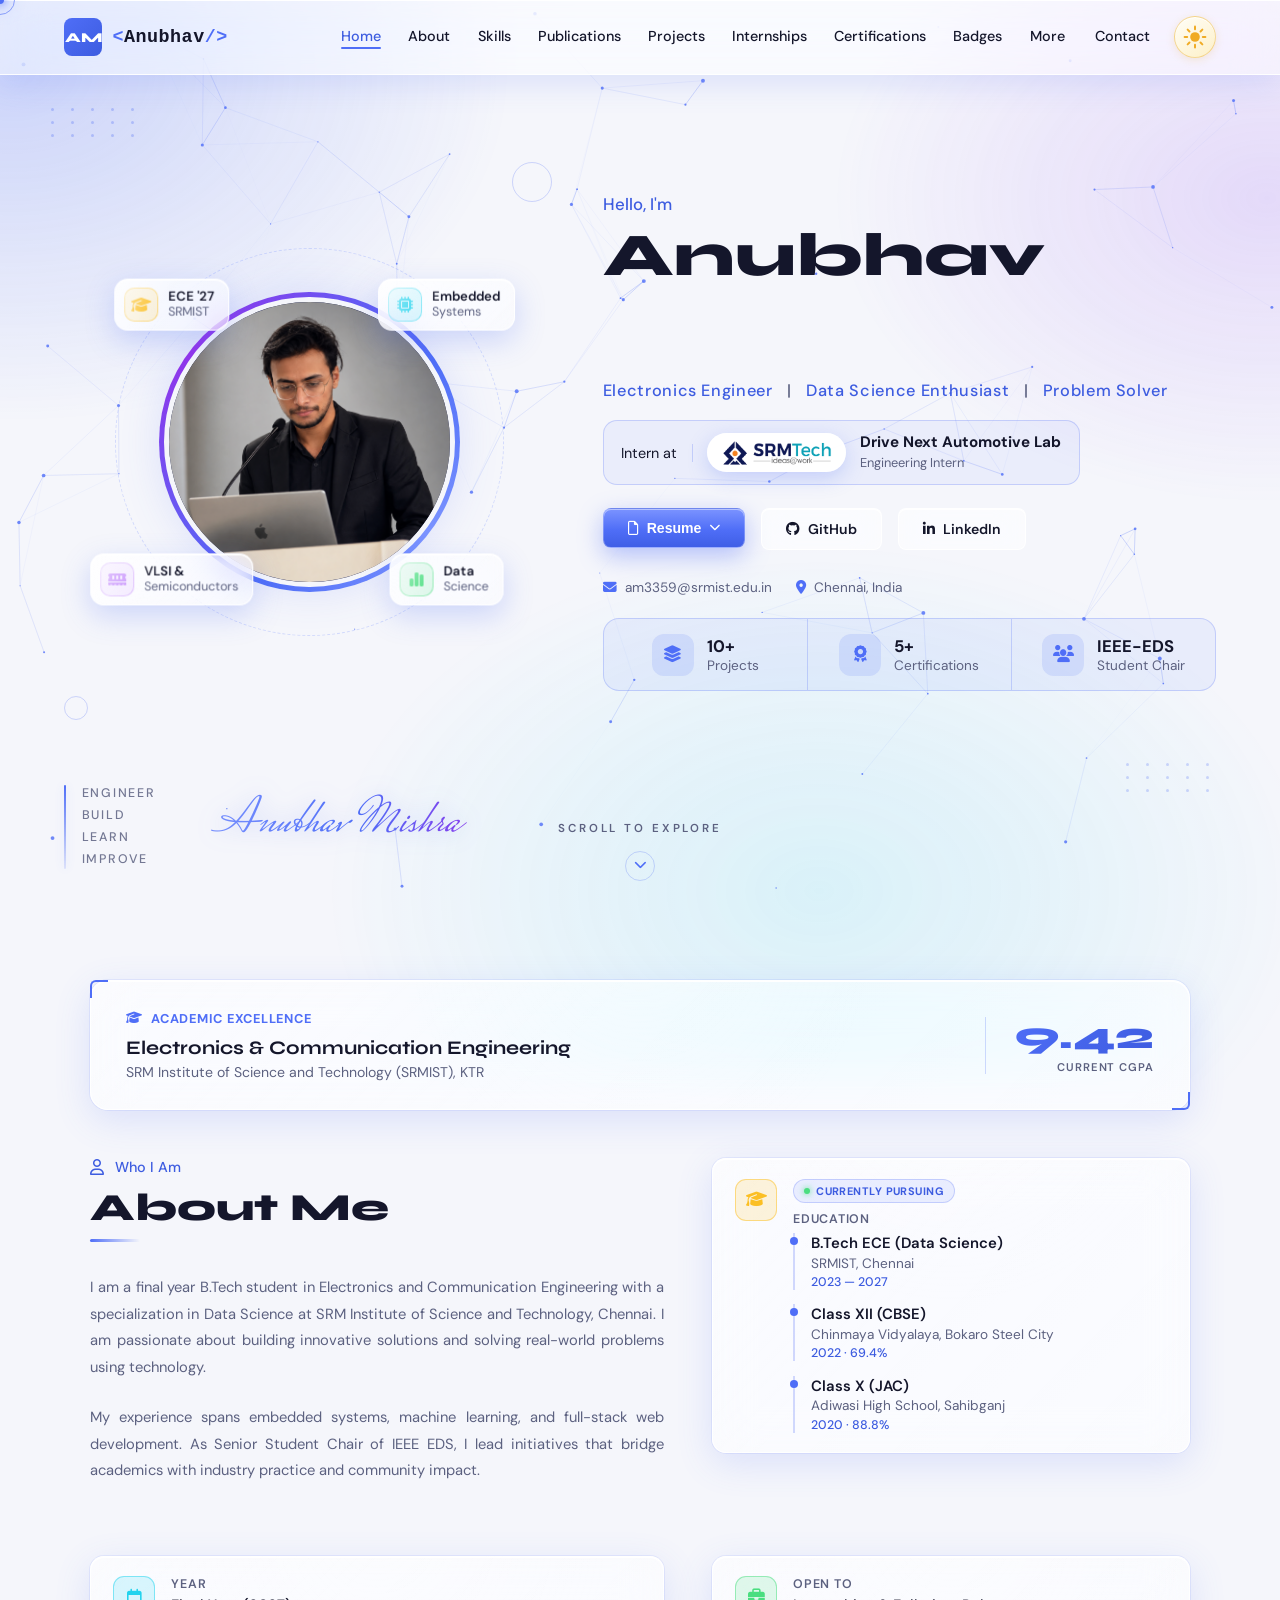
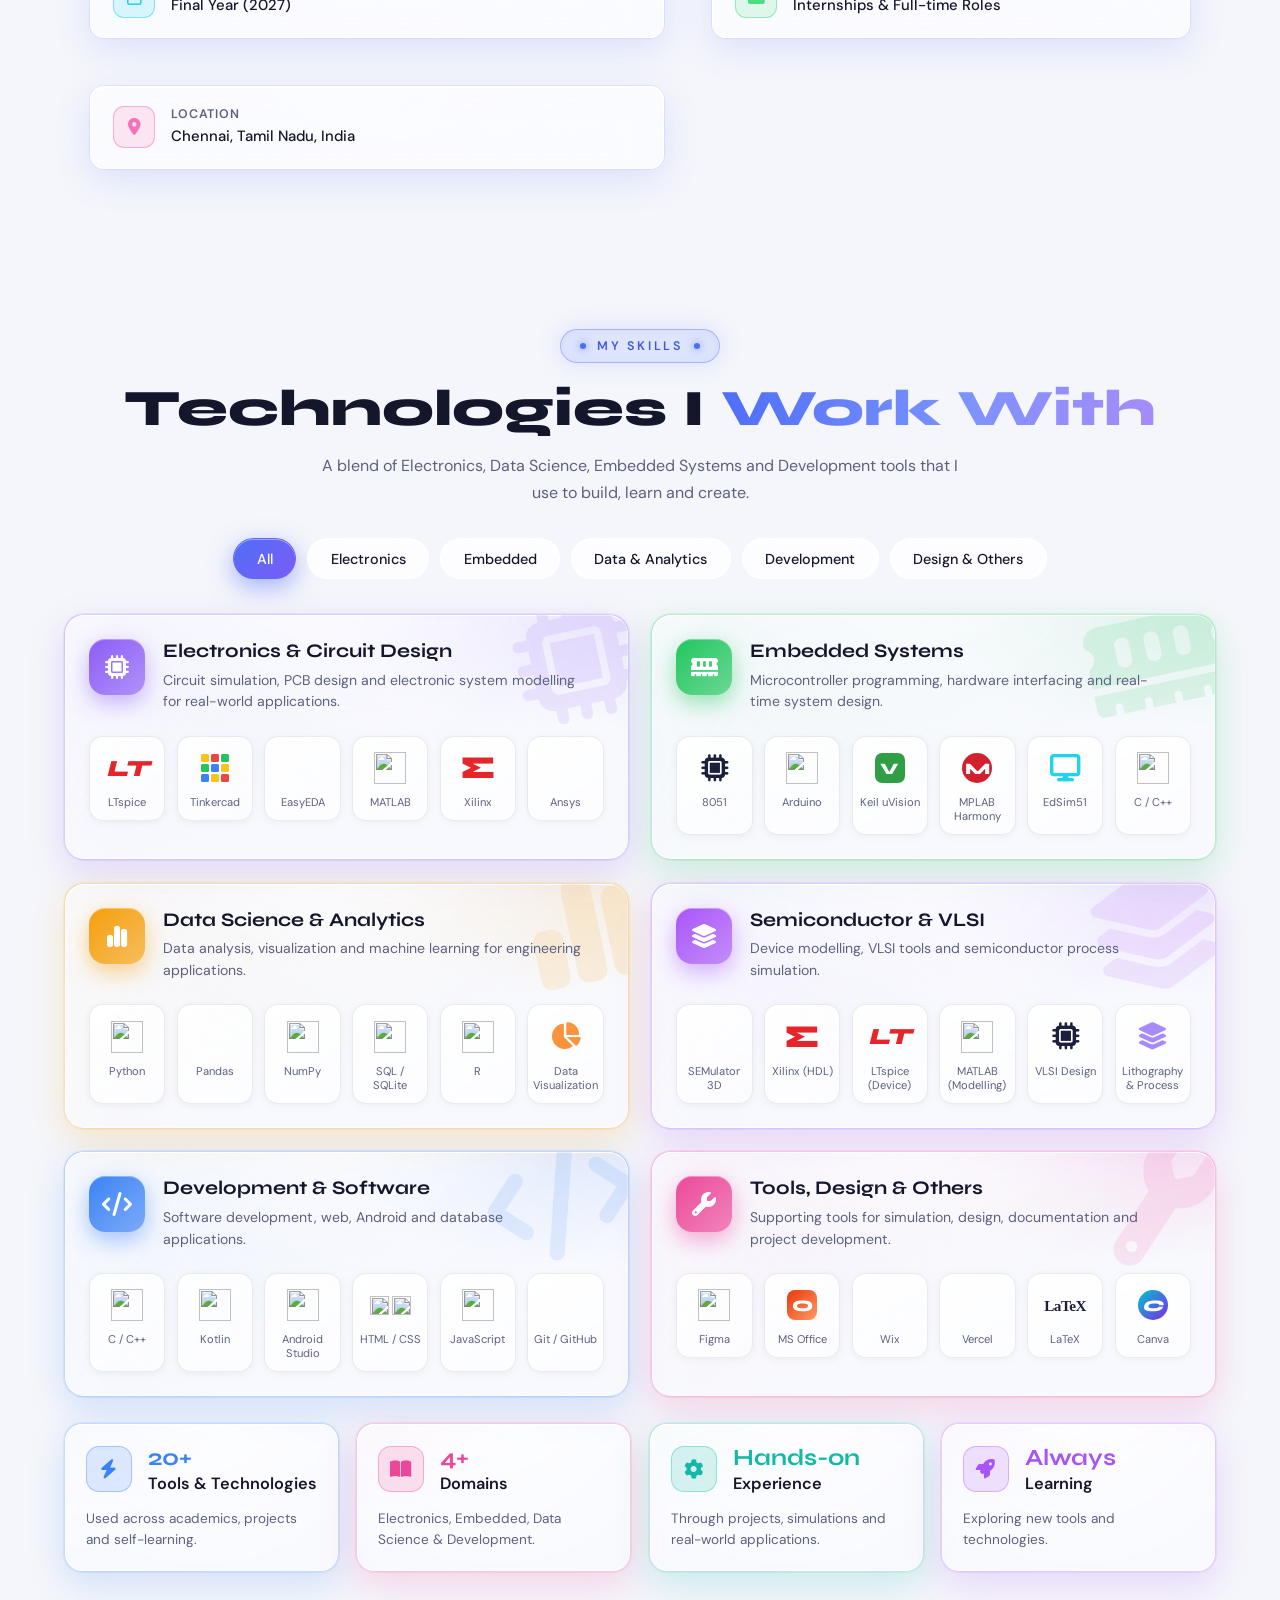
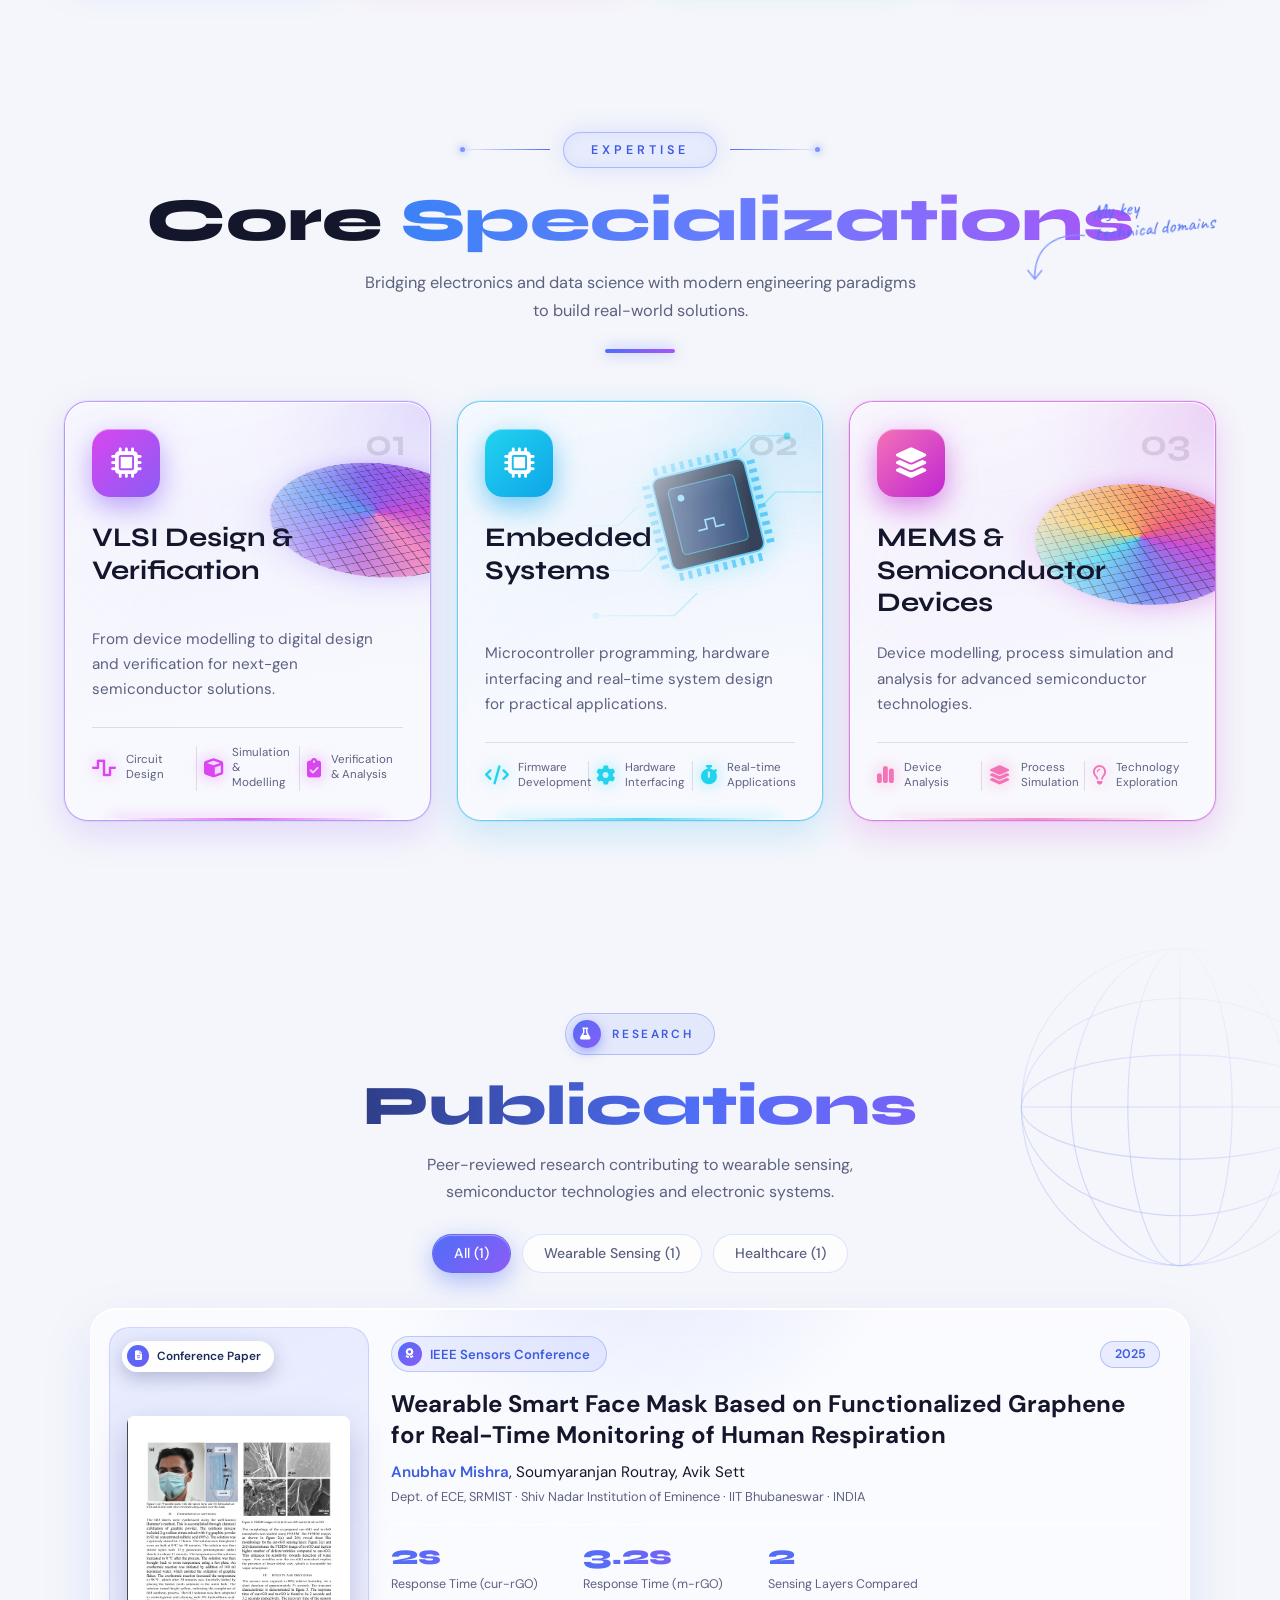
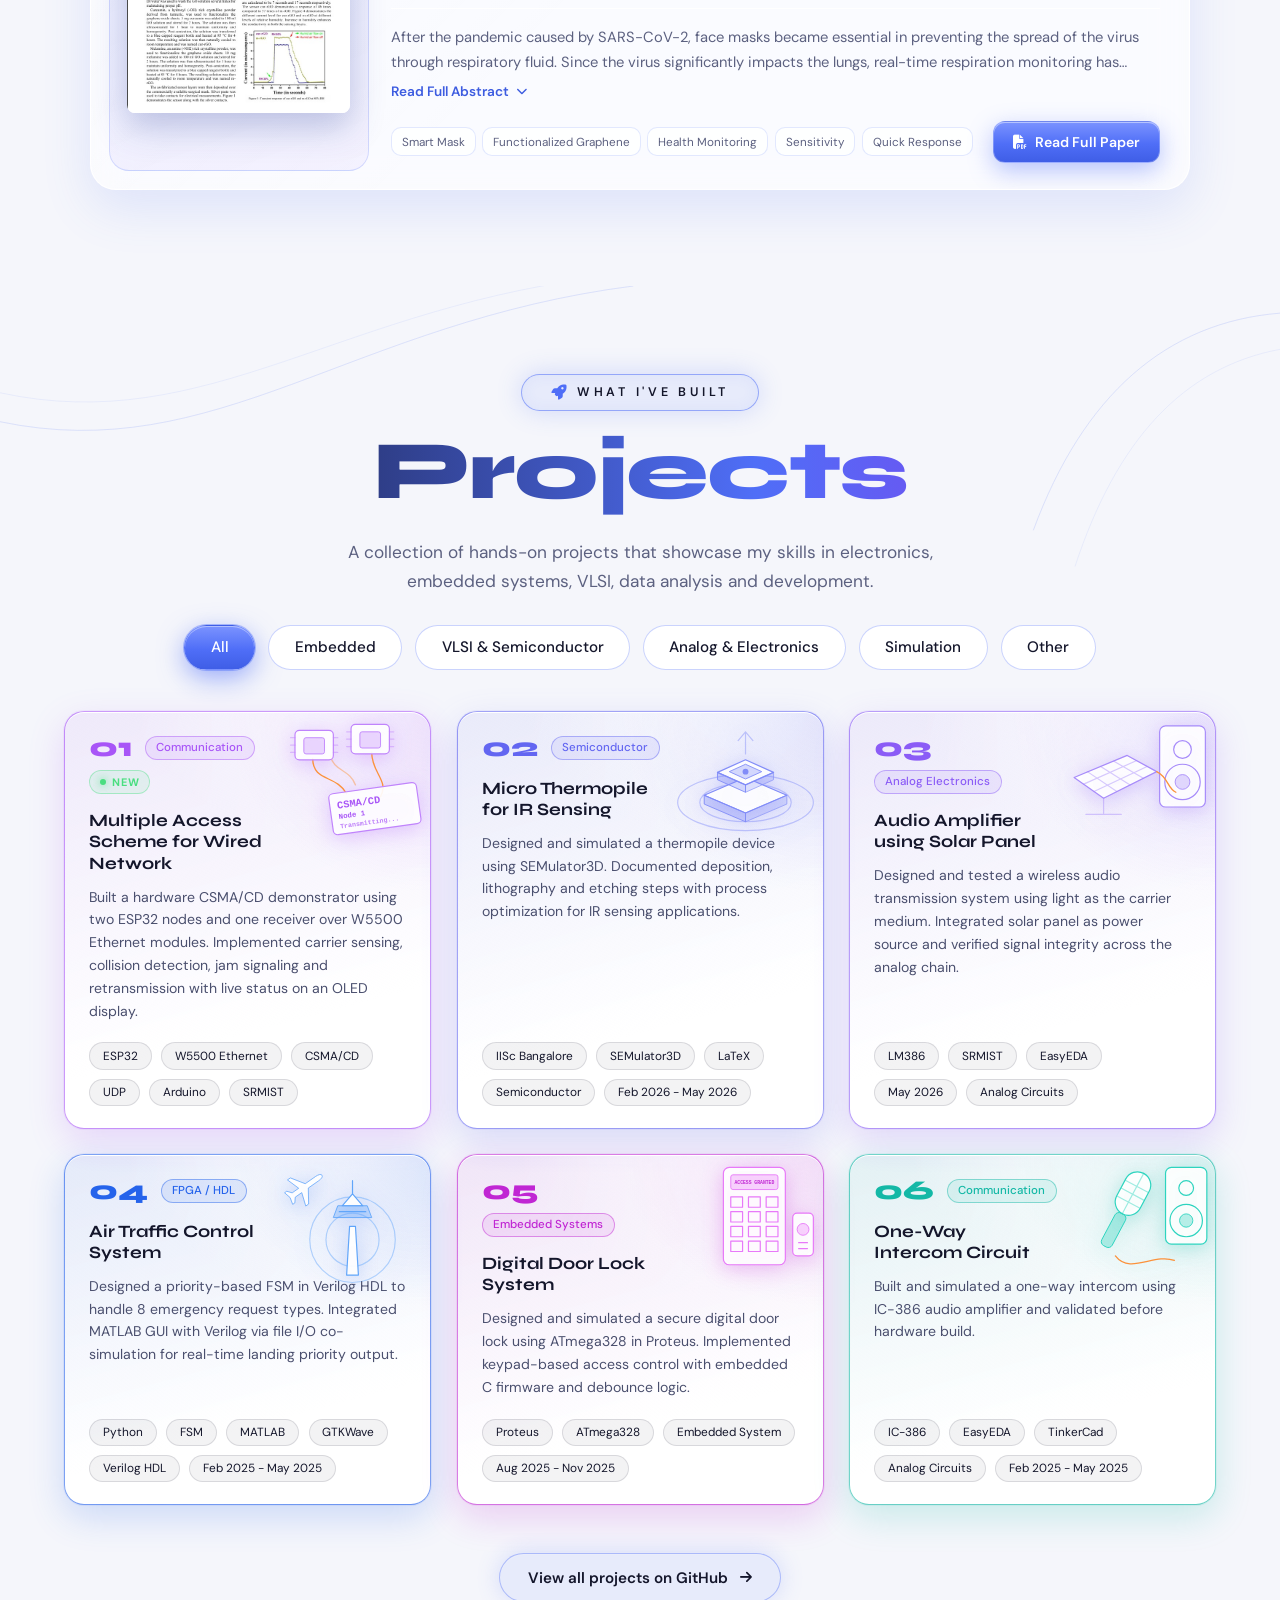
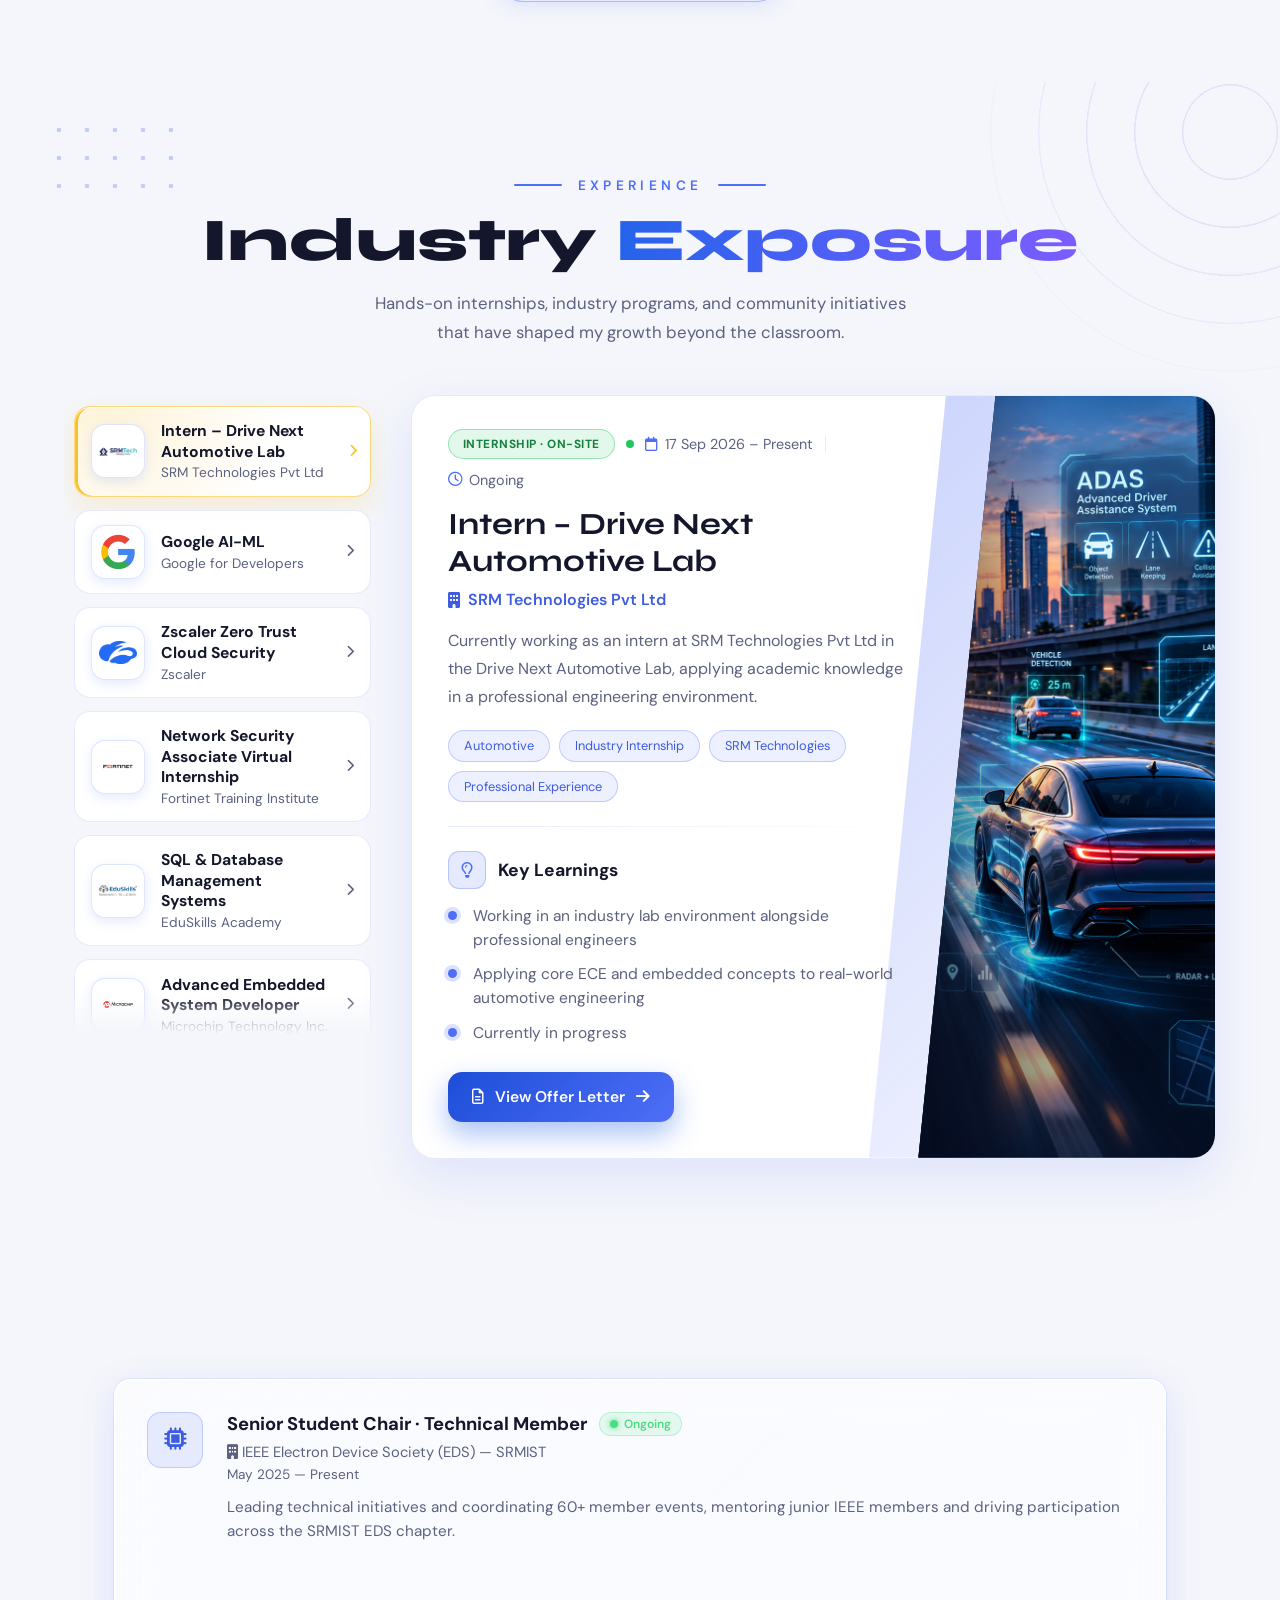
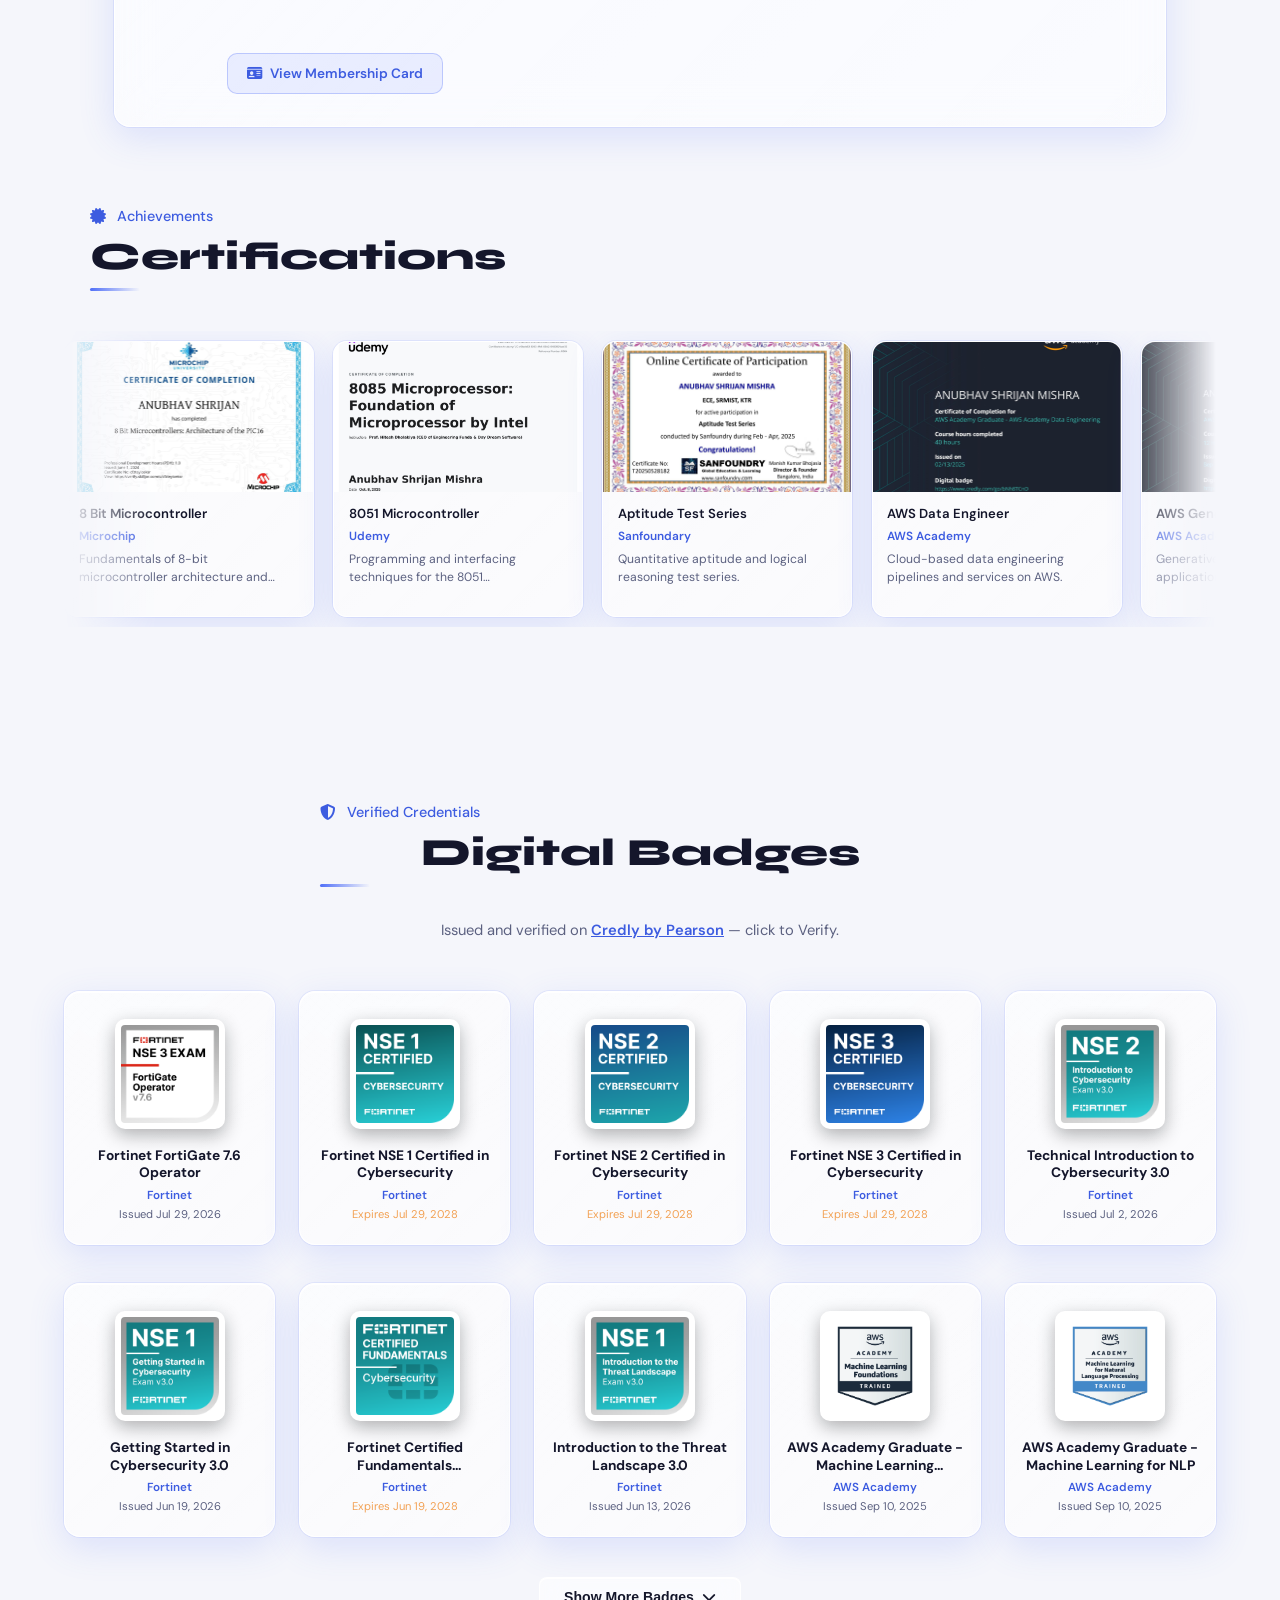
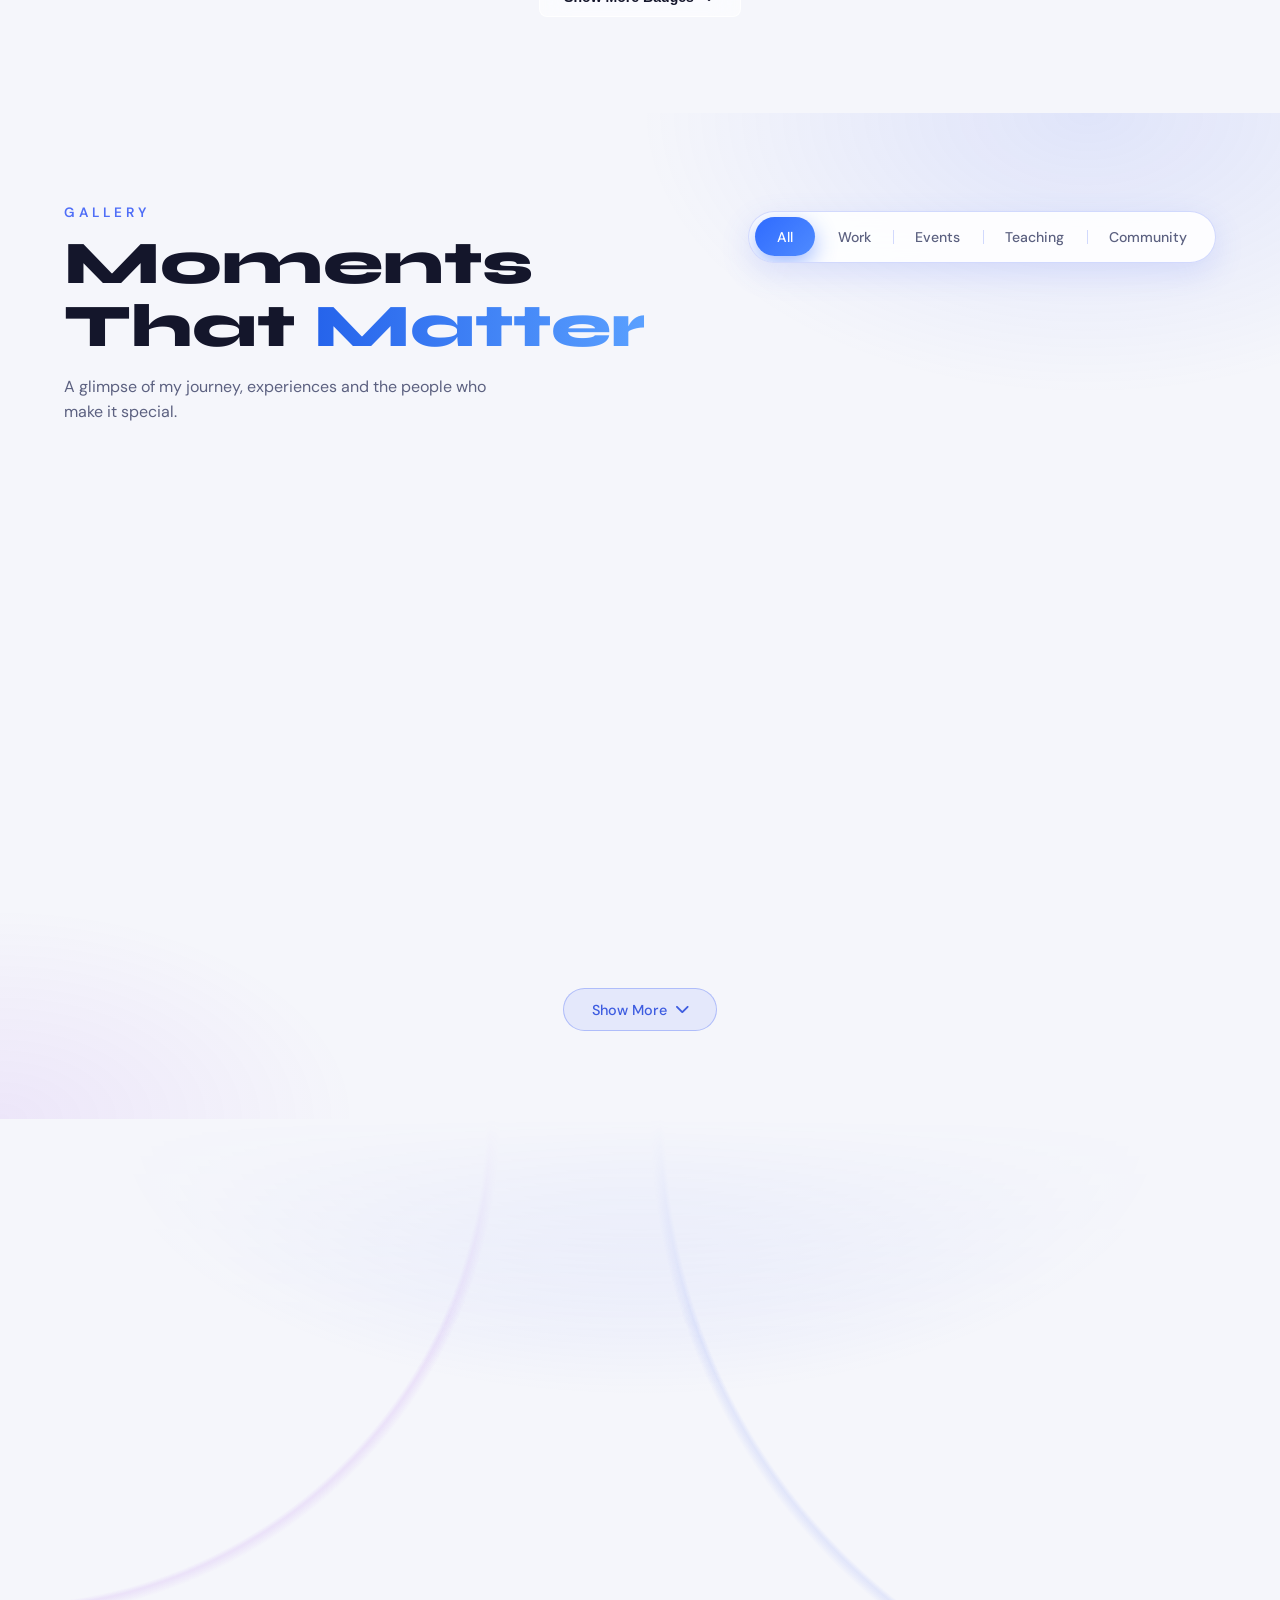
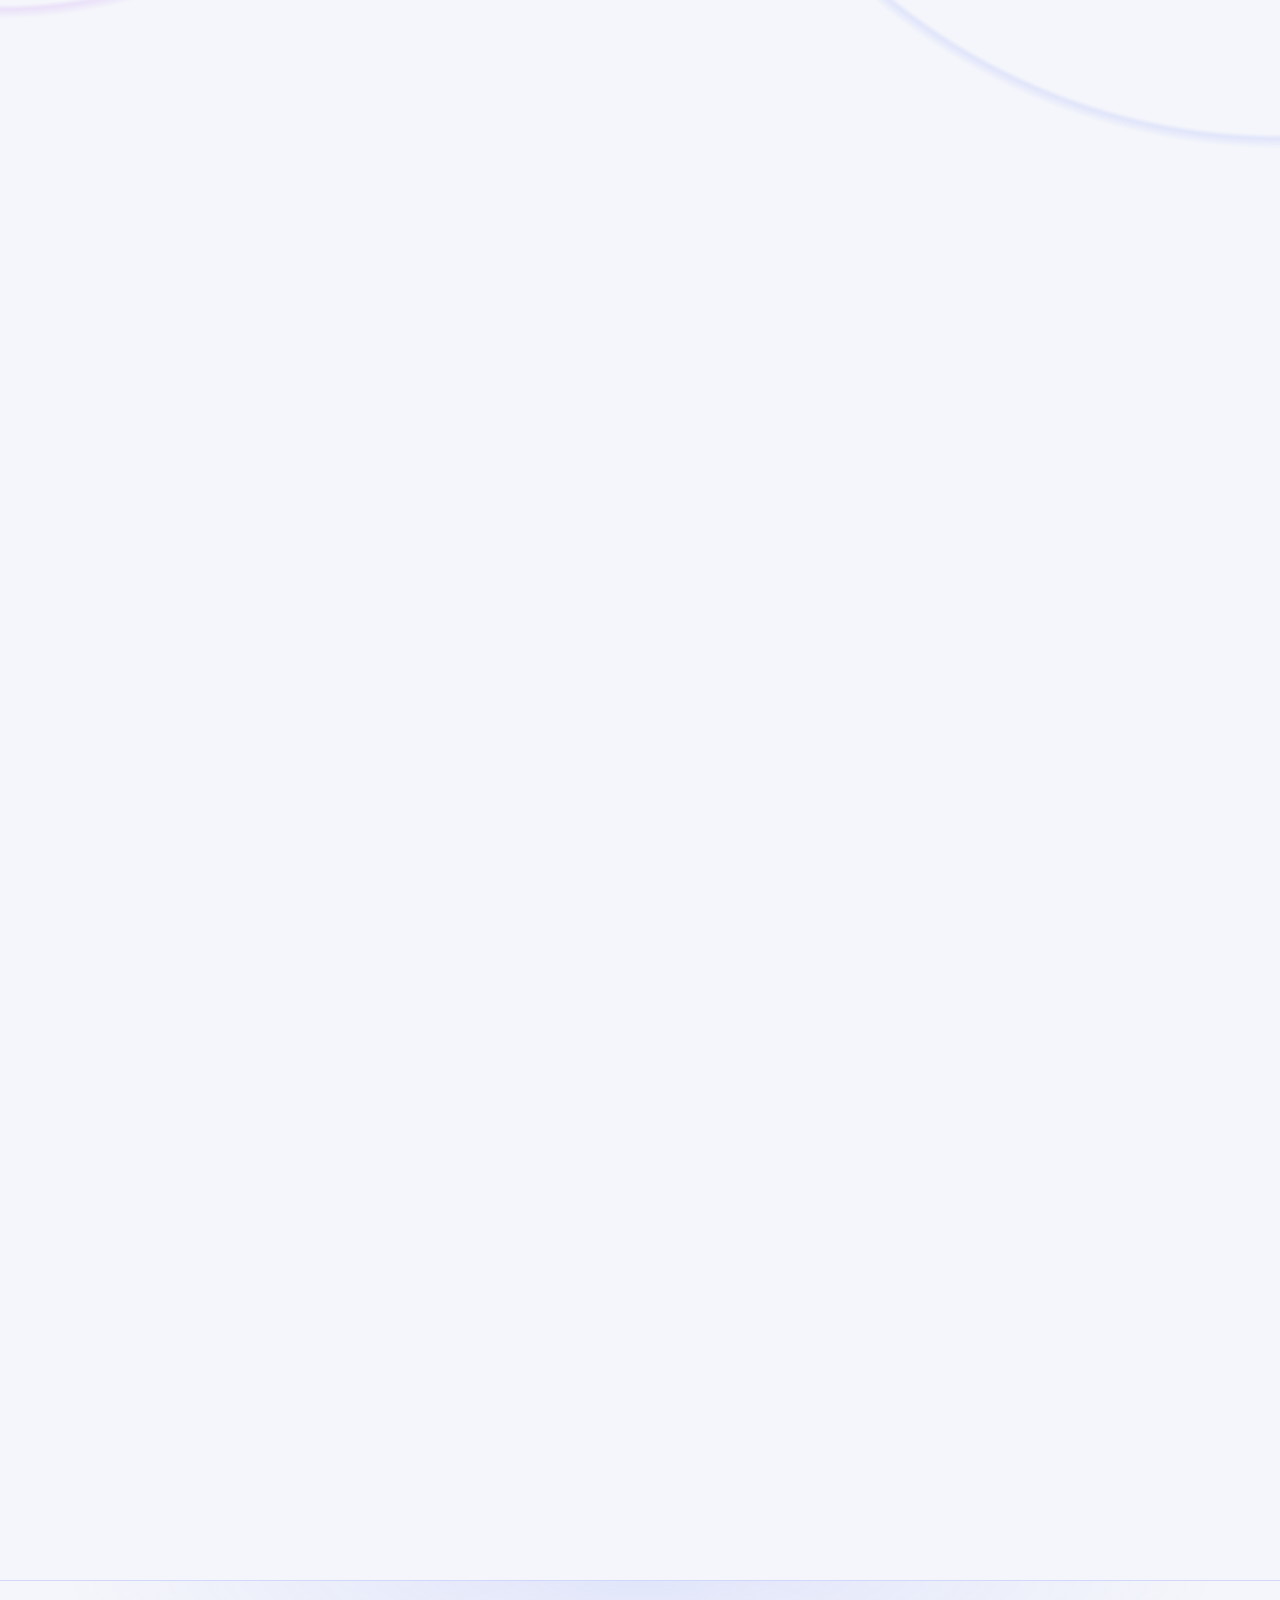
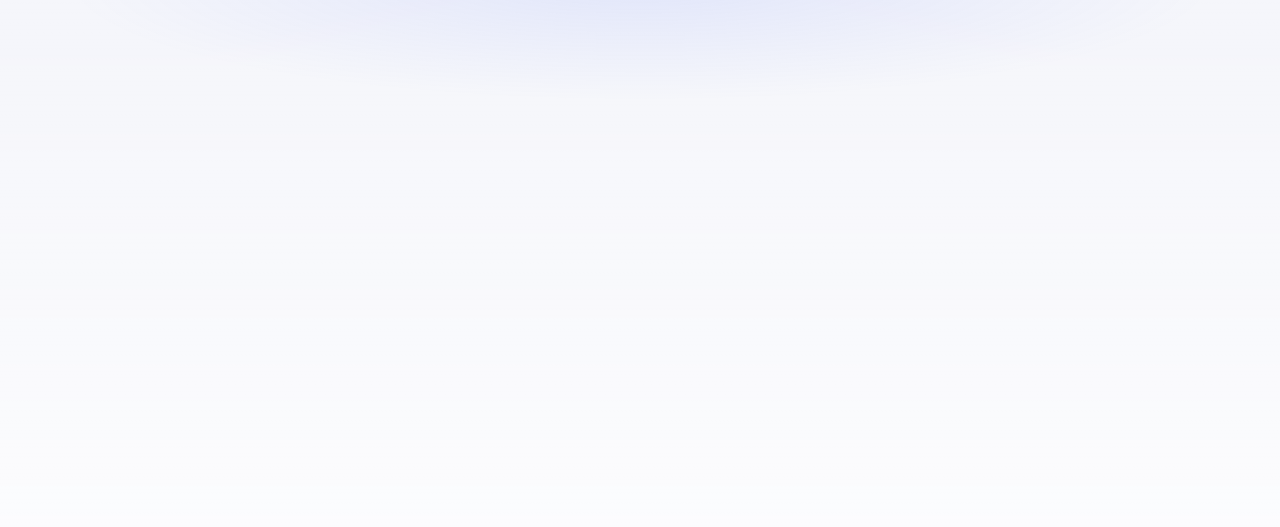
==== commit 1fdfd6da: "Removed Phone no" ====
--- a/index.html
+++ b/index.html
@@ -278,7 +278,7 @@
 
         <div class="hero-contact-row">
           <a href="mailto:am3359@srmist.edu.in"><i class="fa-solid fa-envelope"></i> am3359@srmist.edu.in</a>
-          <a href="tel:+917667275993"><i class="fa-solid fa-phone"></i> +91 7667275993</a>
+         
           <span class="hero-loc"><i class="fa-solid fa-location-dot"></i> Chennai, India</span>
         </div>
 
--- a/style.css
+++ b/style.css
@@ -12669,4 +12669,97 @@
   .site-footer .ft-role {
     justify-content: center;
   }
+}
+/* ── PRO FOOTER — better layouts for in-between screen widths ── */
+
+/* 1024–1199px: keep the full 4-column footer */
+@media (min-width: 1024px) and (max-width: 1199px) {
+  .site-footer .ft-main {
+    grid-template-columns: 1.15fr 0.8fr 1fr 1.3fr;
+    gap: 0;
+    padding: 3rem 1.5rem 2.4rem;
+  }
+
+  .site-footer .ft-col {
+    padding: 0 1.1rem;
+  }
+
+  .site-footer .ft-col+.ft-col {
+    border-left: 1px solid var(--ft-line);
+  }
+
+  .site-footer .ft-brand {
+    grid-column: auto;
+    padding-left: 0;
+  }
+
+  .site-footer .ft-links {
+    padding-left: 1.1rem;
+  }
+
+  .site-footer .ft-side {
+    grid-column: auto;
+    align-items: stretch;
+    padding: 0 0 0 1.1rem;
+    border-top: 0;
+  }
+
+  .site-footer .ft-built {
+    max-width: none;
+    text-align: left;
+  }
+
+  .site-footer .ft-tech,
+  .site-footer .ft-features {
+    justify-content: flex-start;
+  }
+}
+
+/* 768–1023px: 3 columns, status + built-with row underneath */
+@media (min-width: 768px) and (max-width: 1023px) {
+  .site-footer .ft-main {
+    grid-template-columns: 1.2fr 1fr 1fr;
+    gap: 2.4rem 1.5rem;
+  }
+
+  .site-footer .ft-brand {
+    grid-column: auto;
+  }
+
+  .site-footer .ft-explore {
+    padding-left: 1.5rem;
+    border-left: 1px solid var(--ft-line);
+  }
+
+  .site-footer .ft-links {
+    padding-left: 1.5rem;
+  }
+
+  .site-footer .ft-social {
+    gap: 0.6rem;
+  }
+
+  .site-footer .ft-social-btn {
+    width: 48px;
+    height: 48px;
+    border-radius: 14px;
+    font-size: 1.45rem;
+  }
+}
+
+/* 640–767px: centred brand, two link columns below */
+@media (min-width: 640px) and (max-width: 767px) {
+  .site-footer .ft-brand {
+    align-items: center;
+    text-align: center;
+  }
+
+  .site-footer .ft-role,
+  .site-footer .ft-social {
+    justify-content: center;
+  }
+
+  .site-footer .ft-meta li {
+    justify-content: center;
+  }
 }
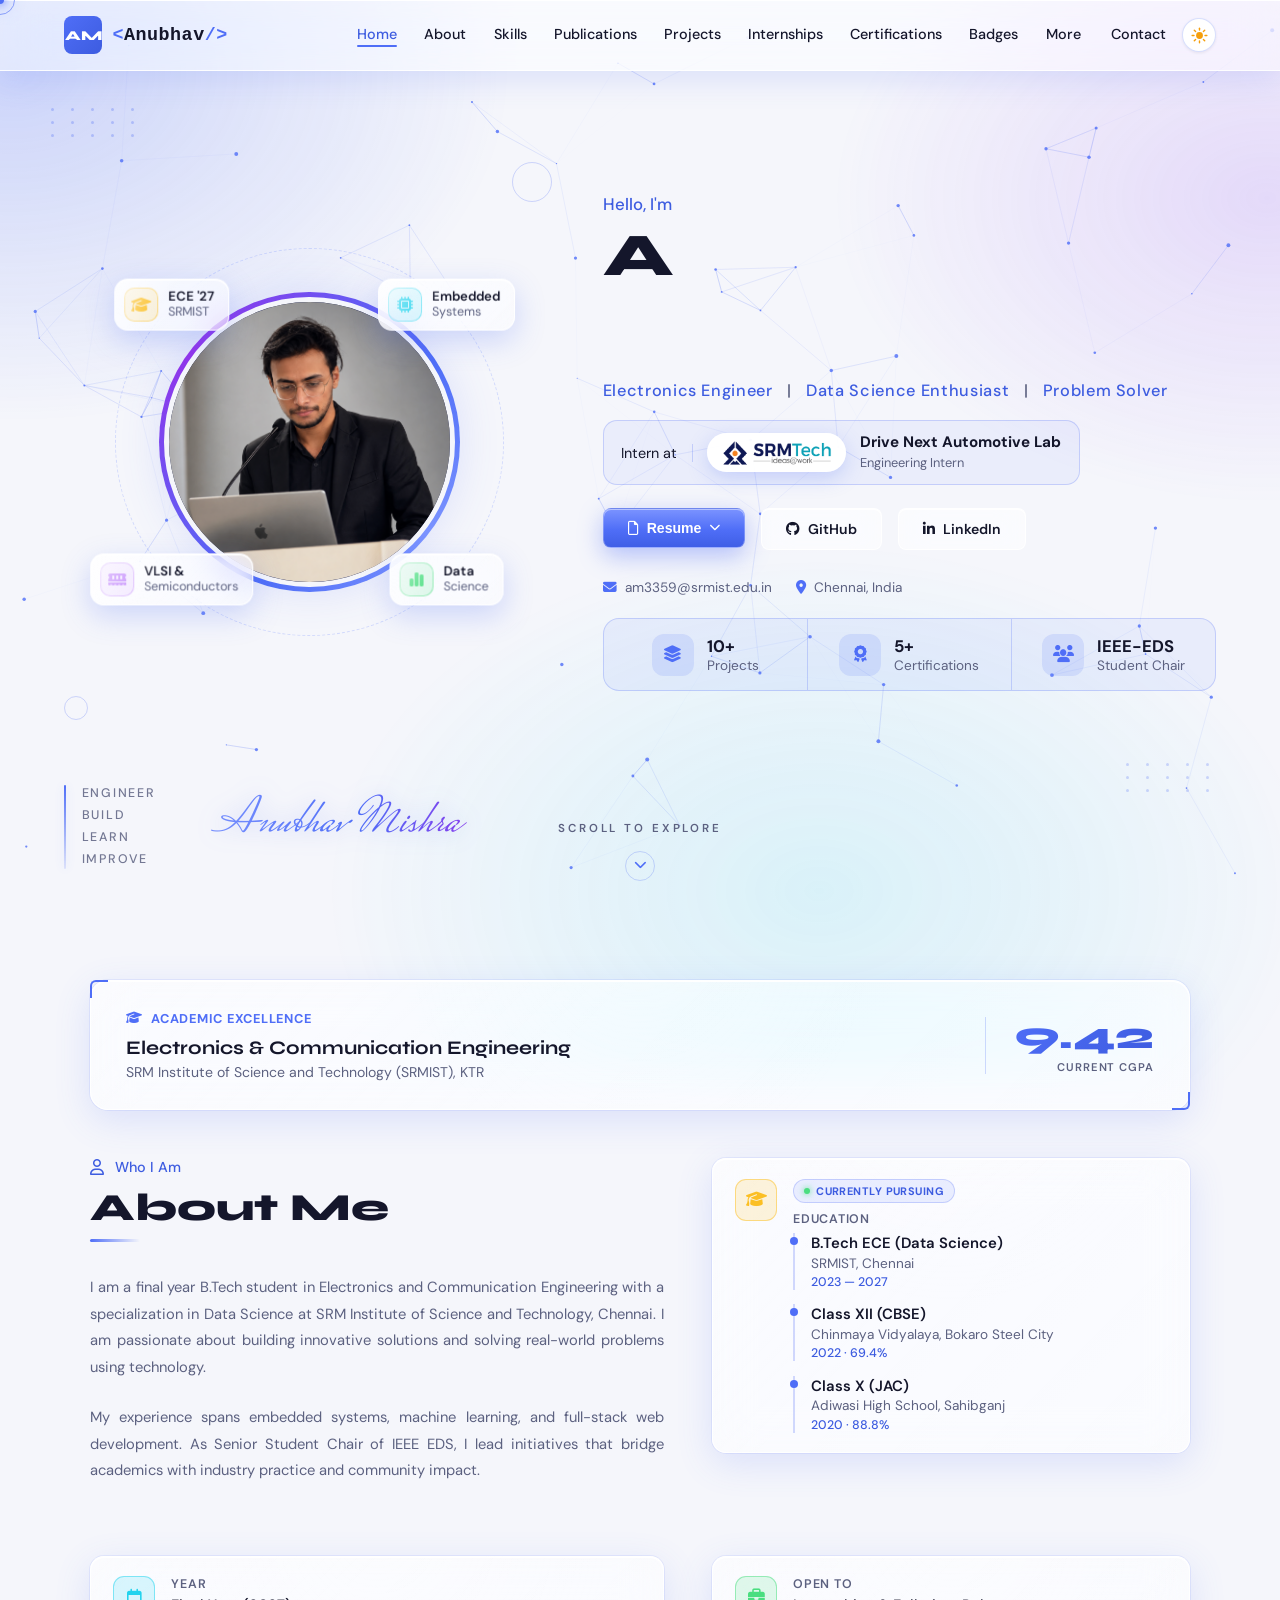
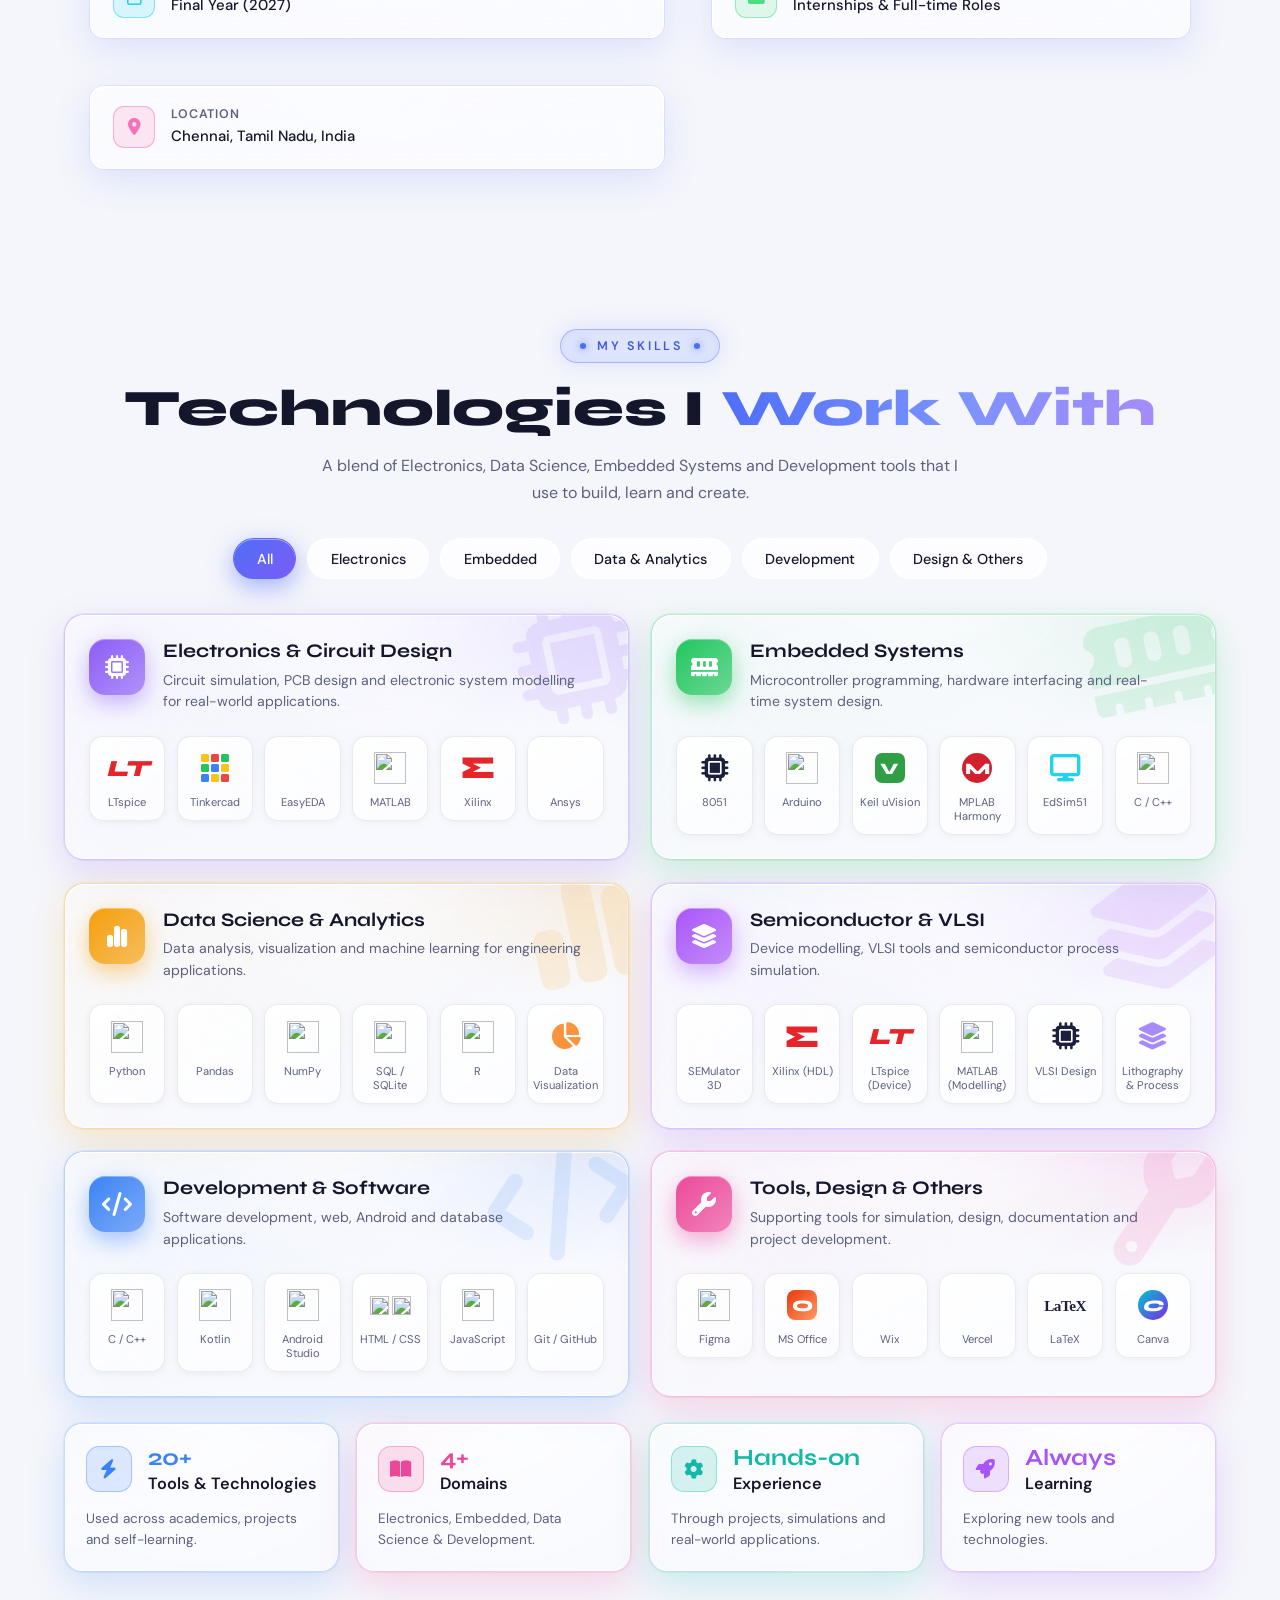
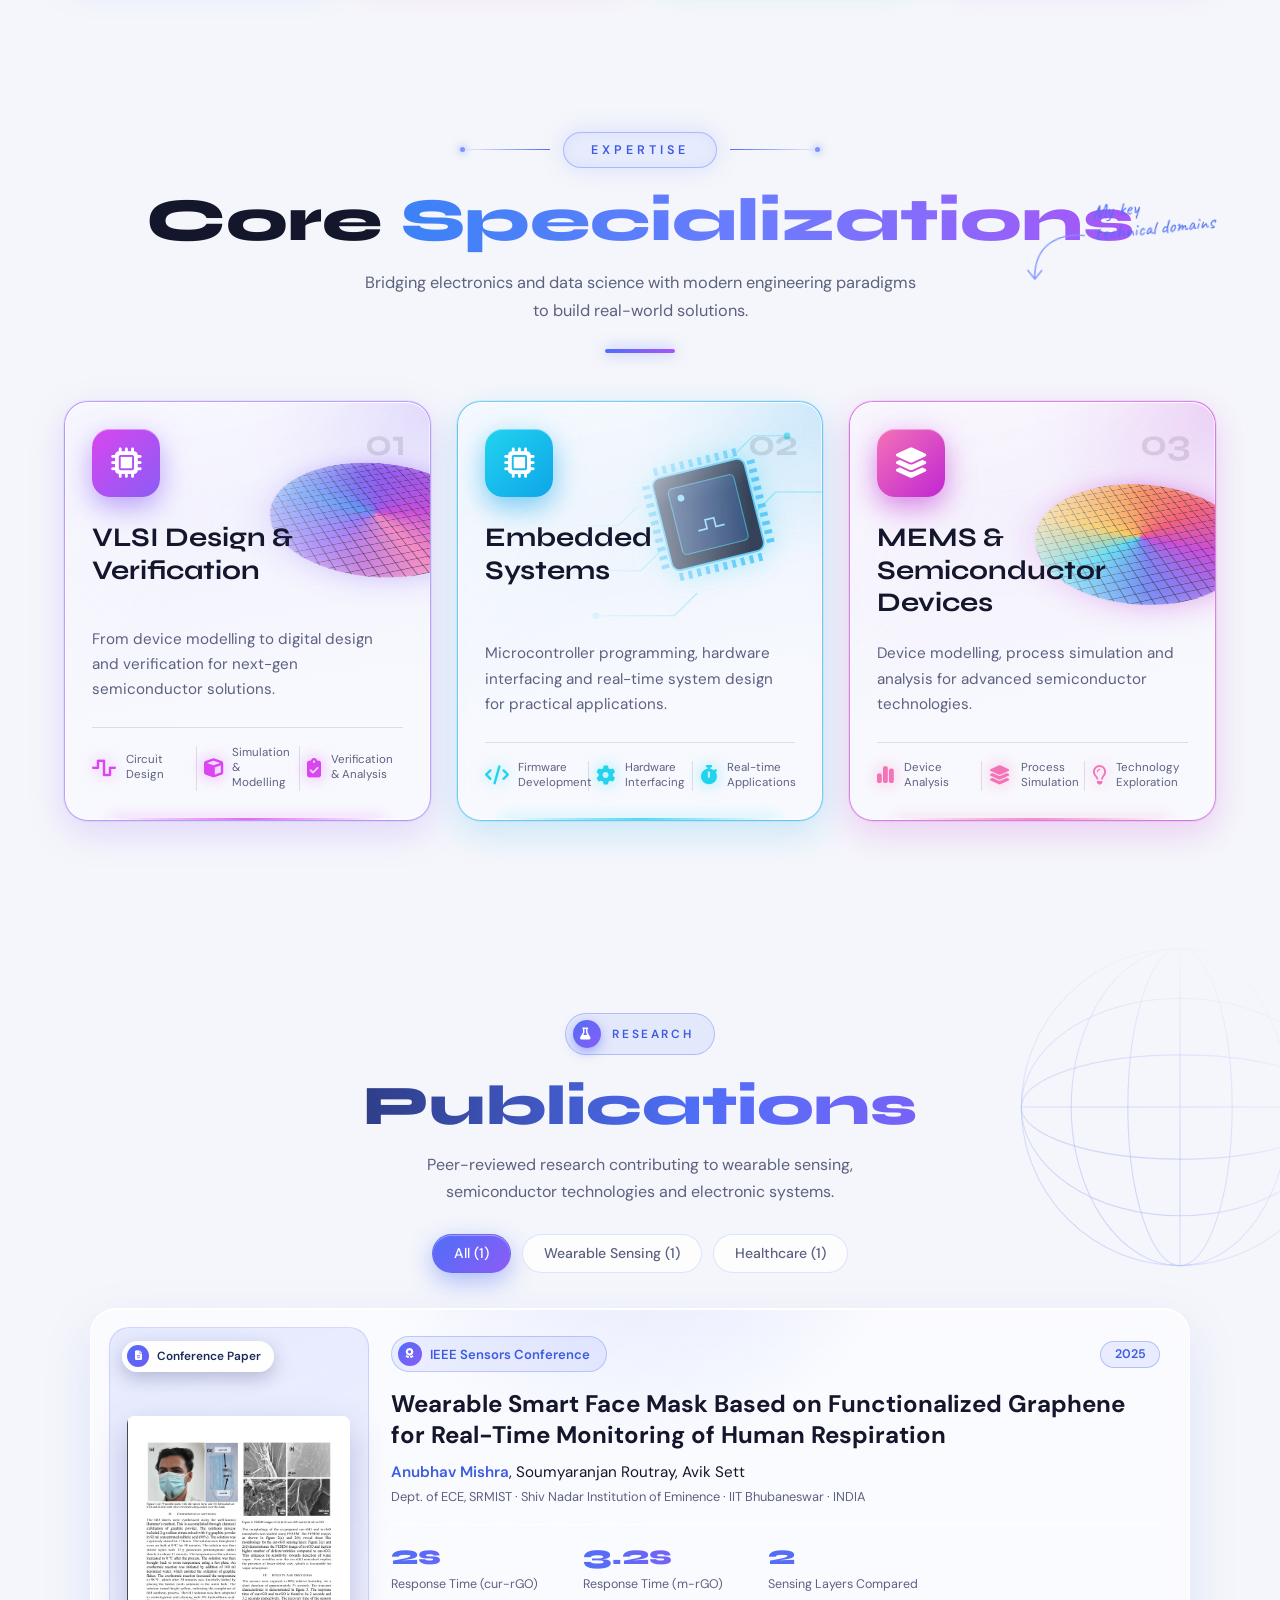
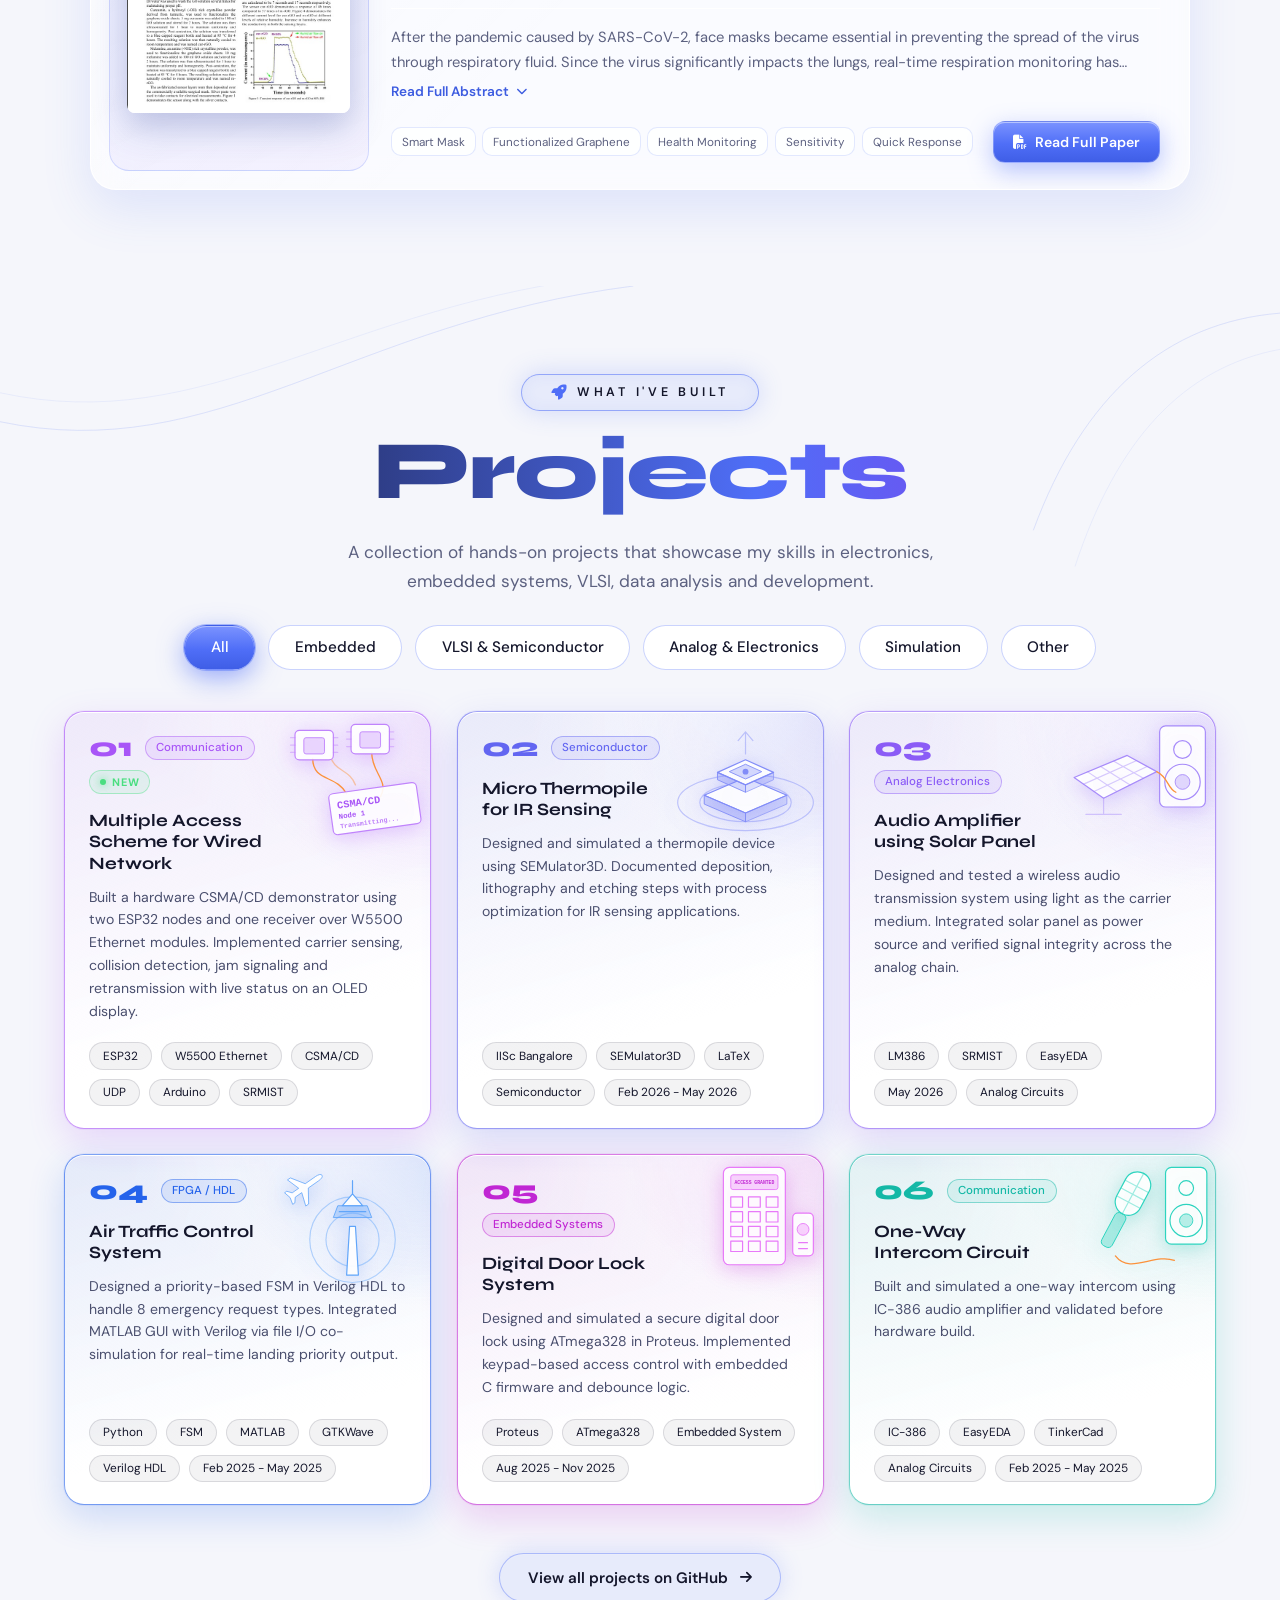
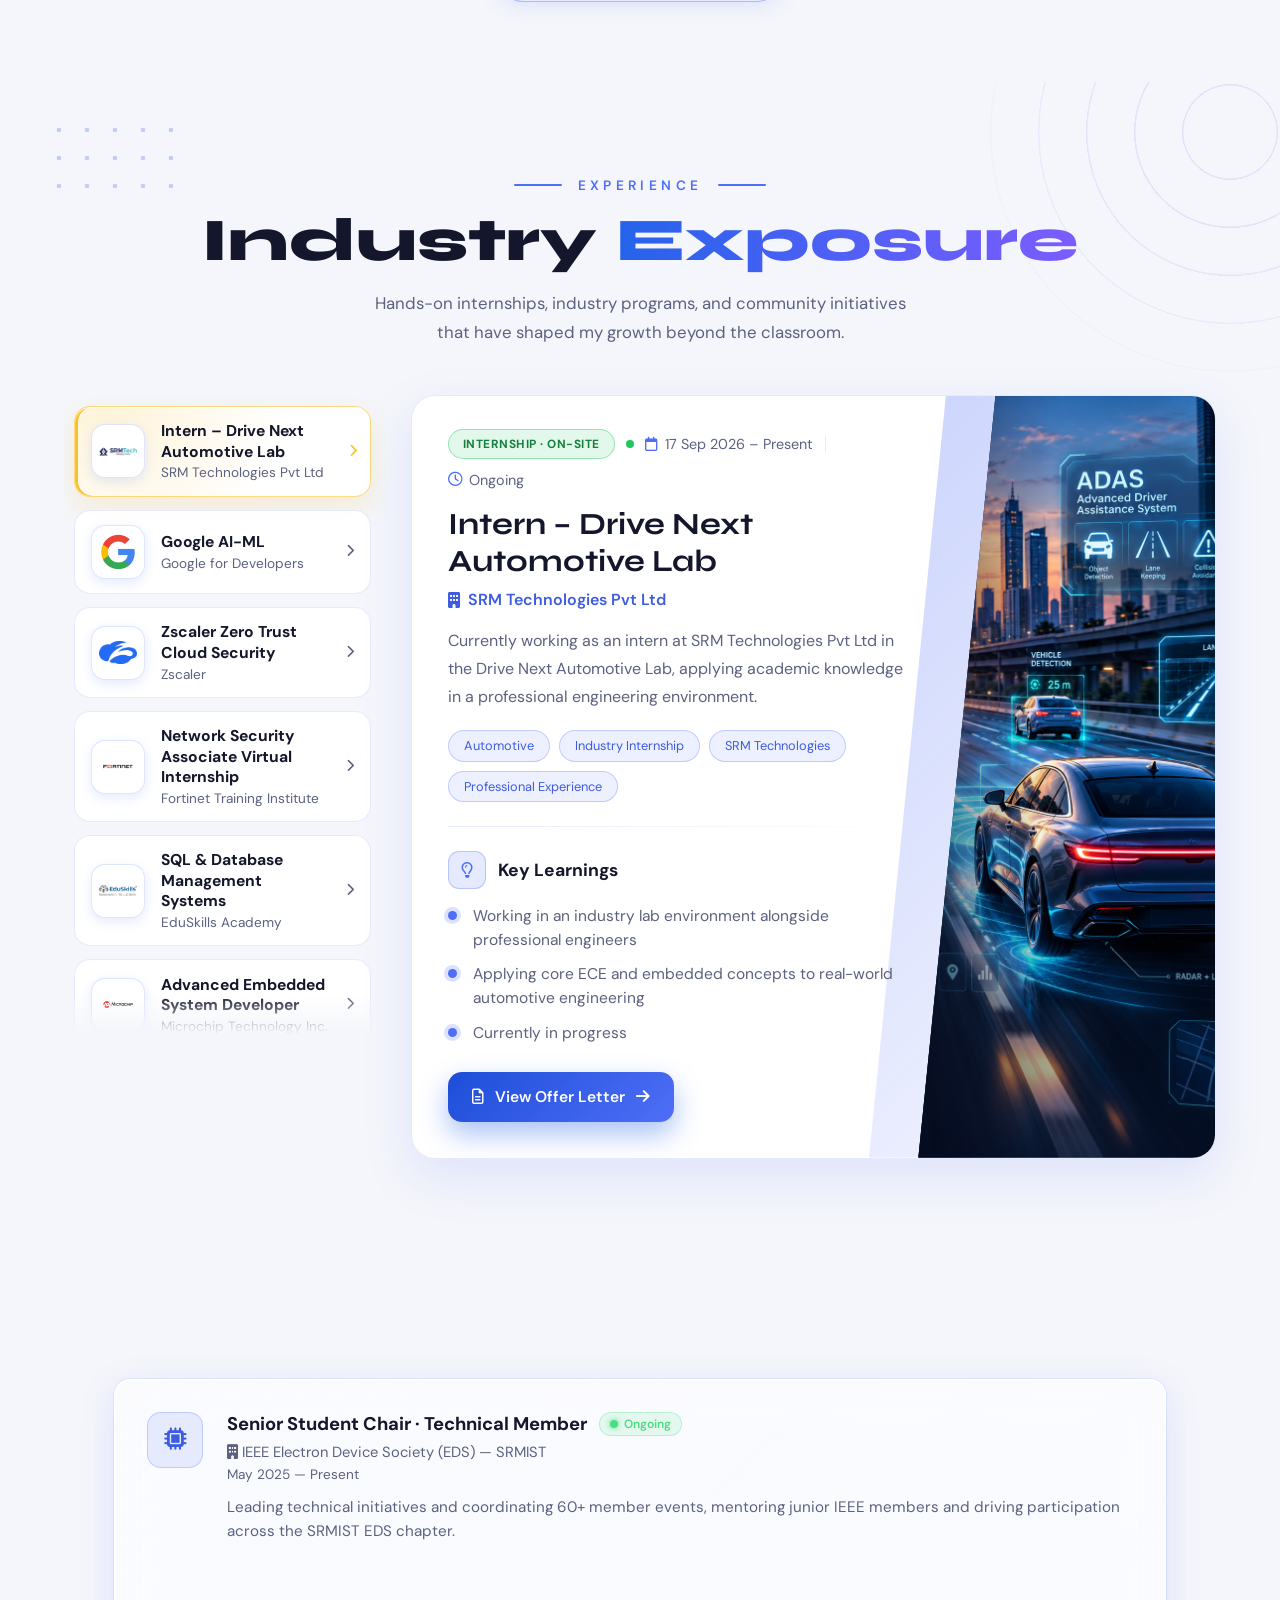
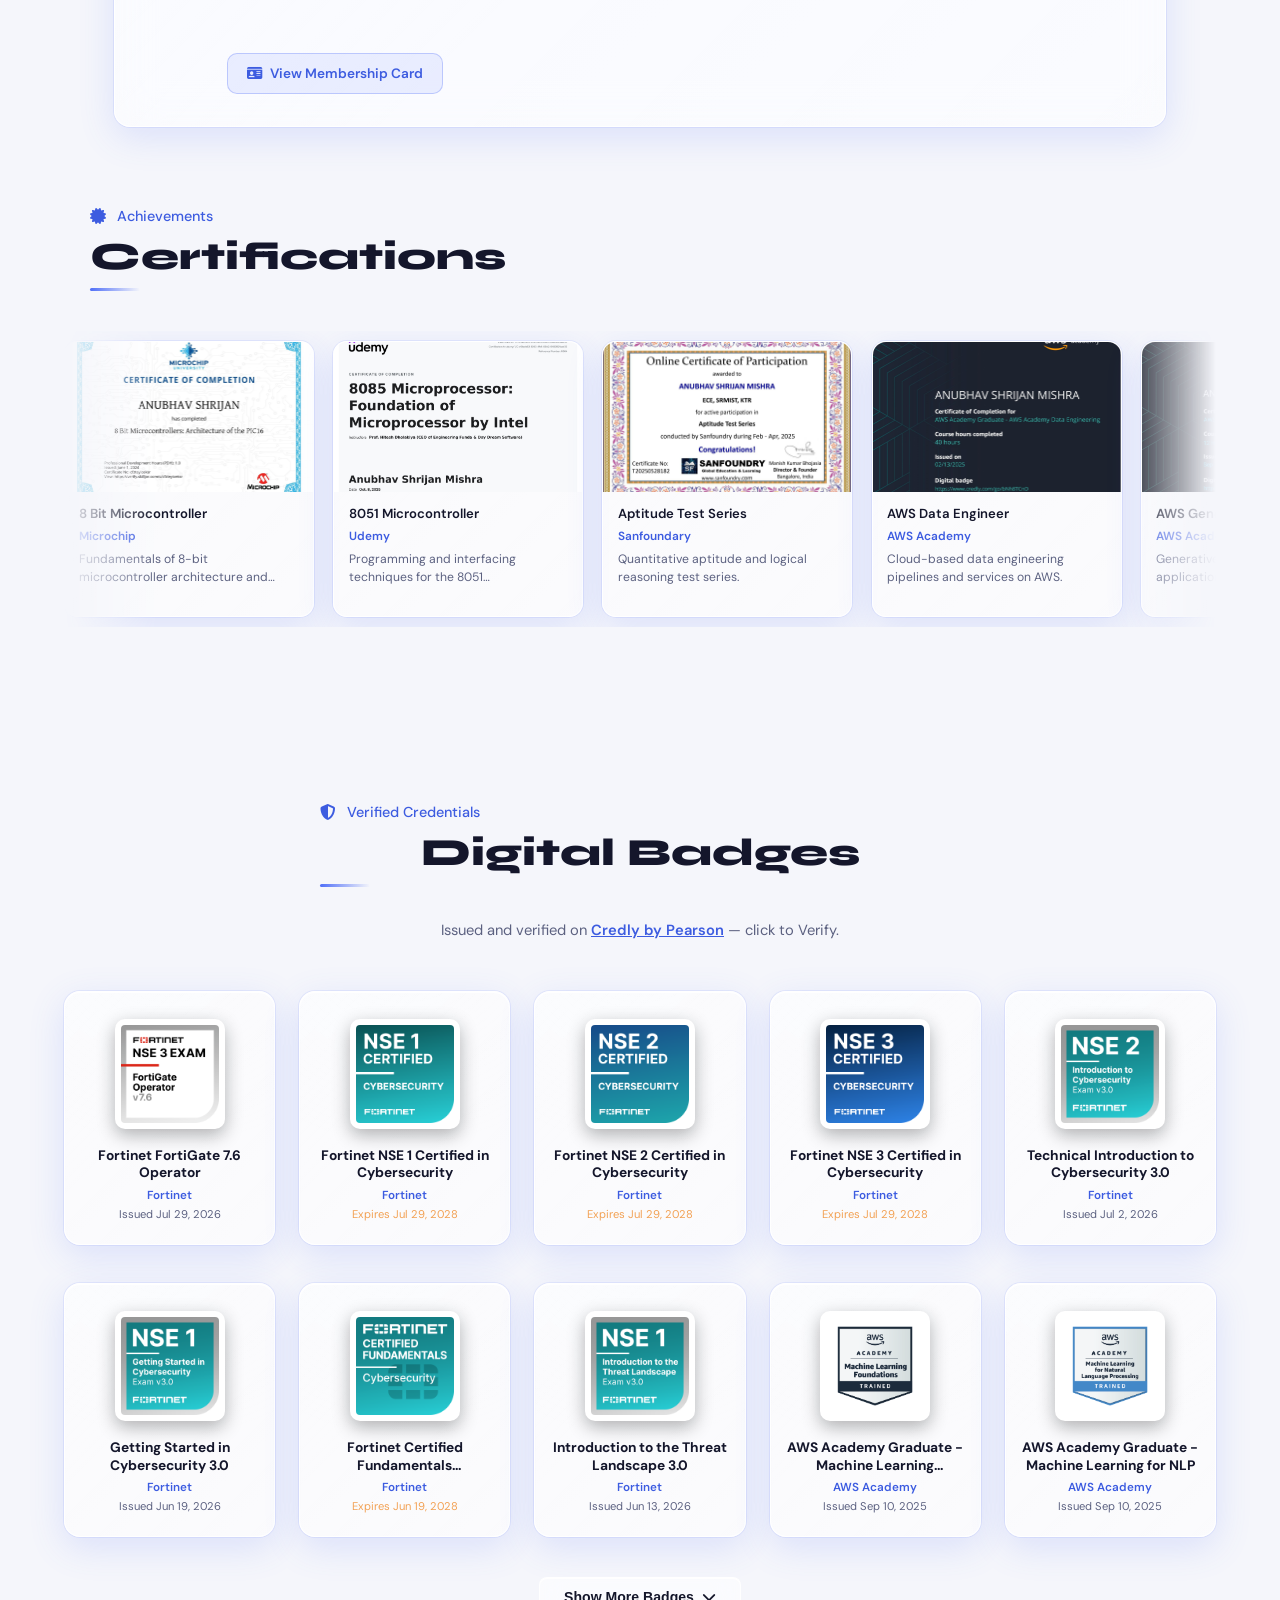
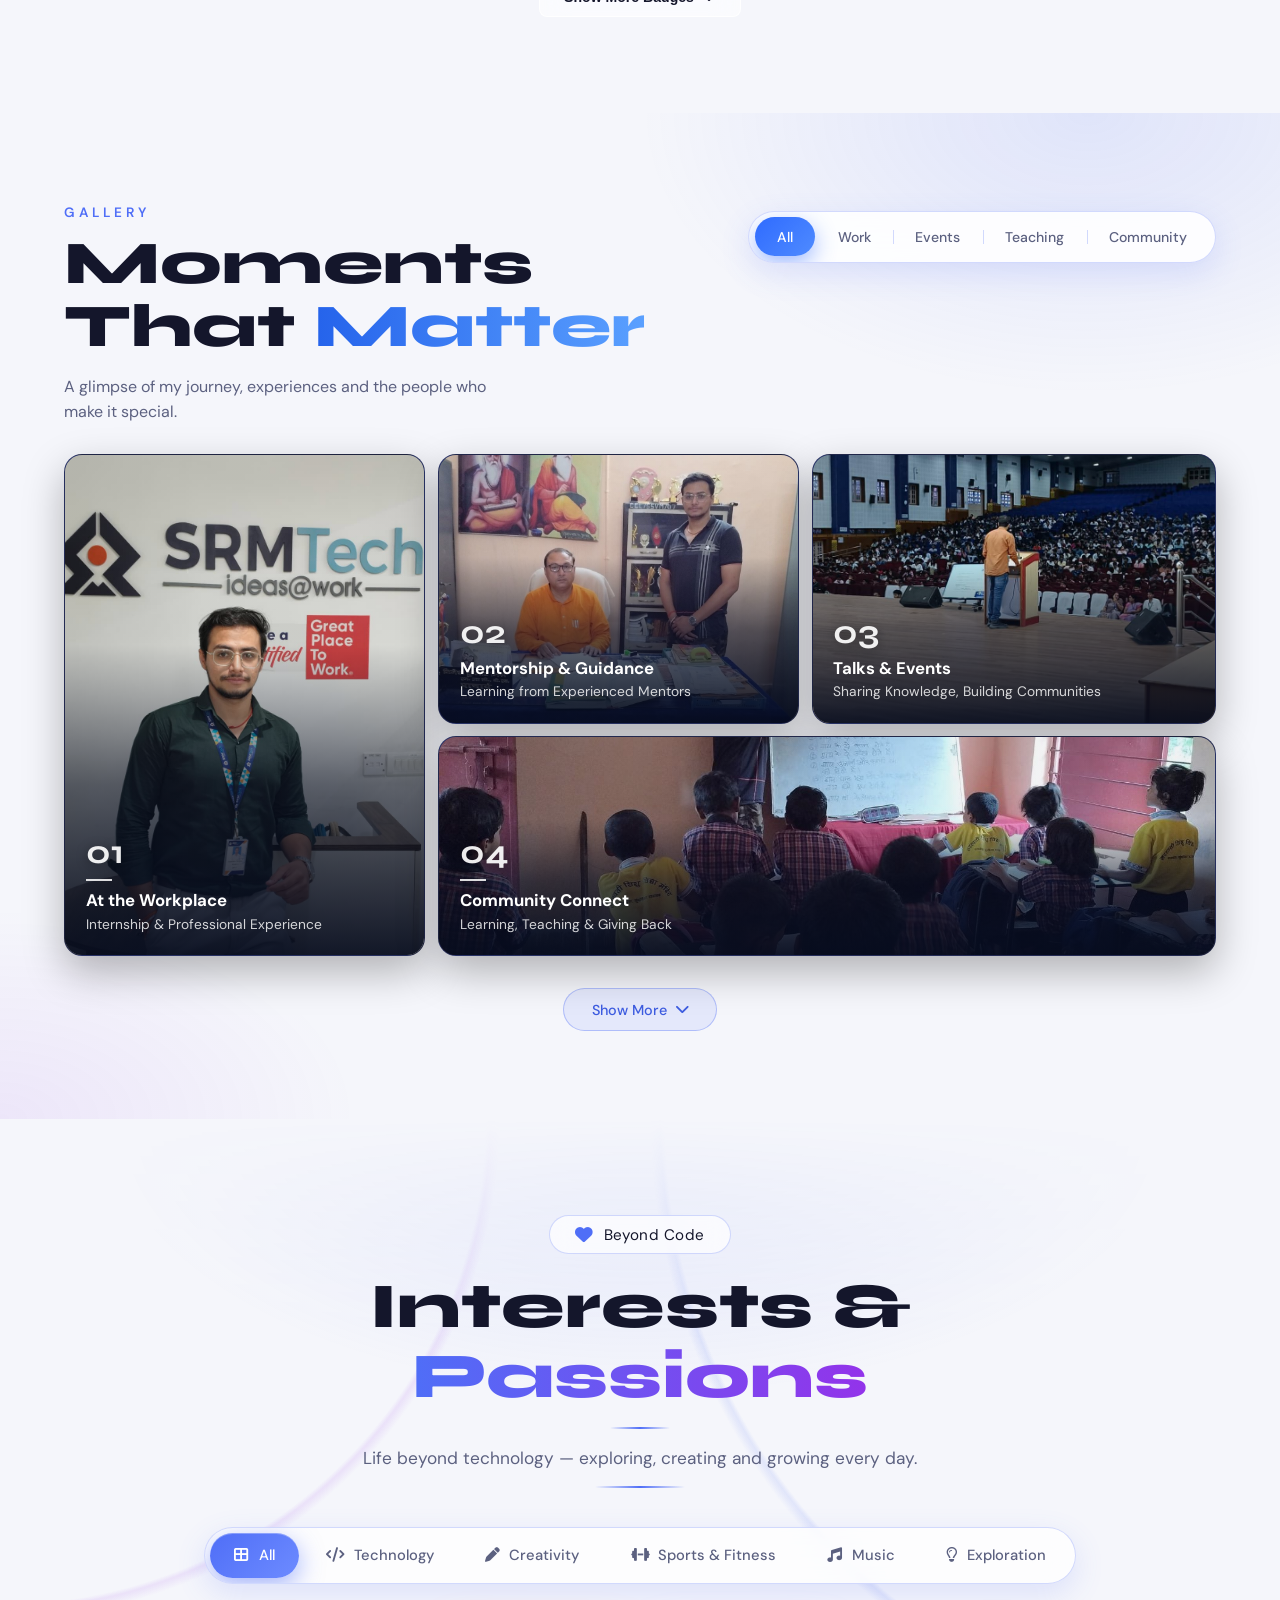
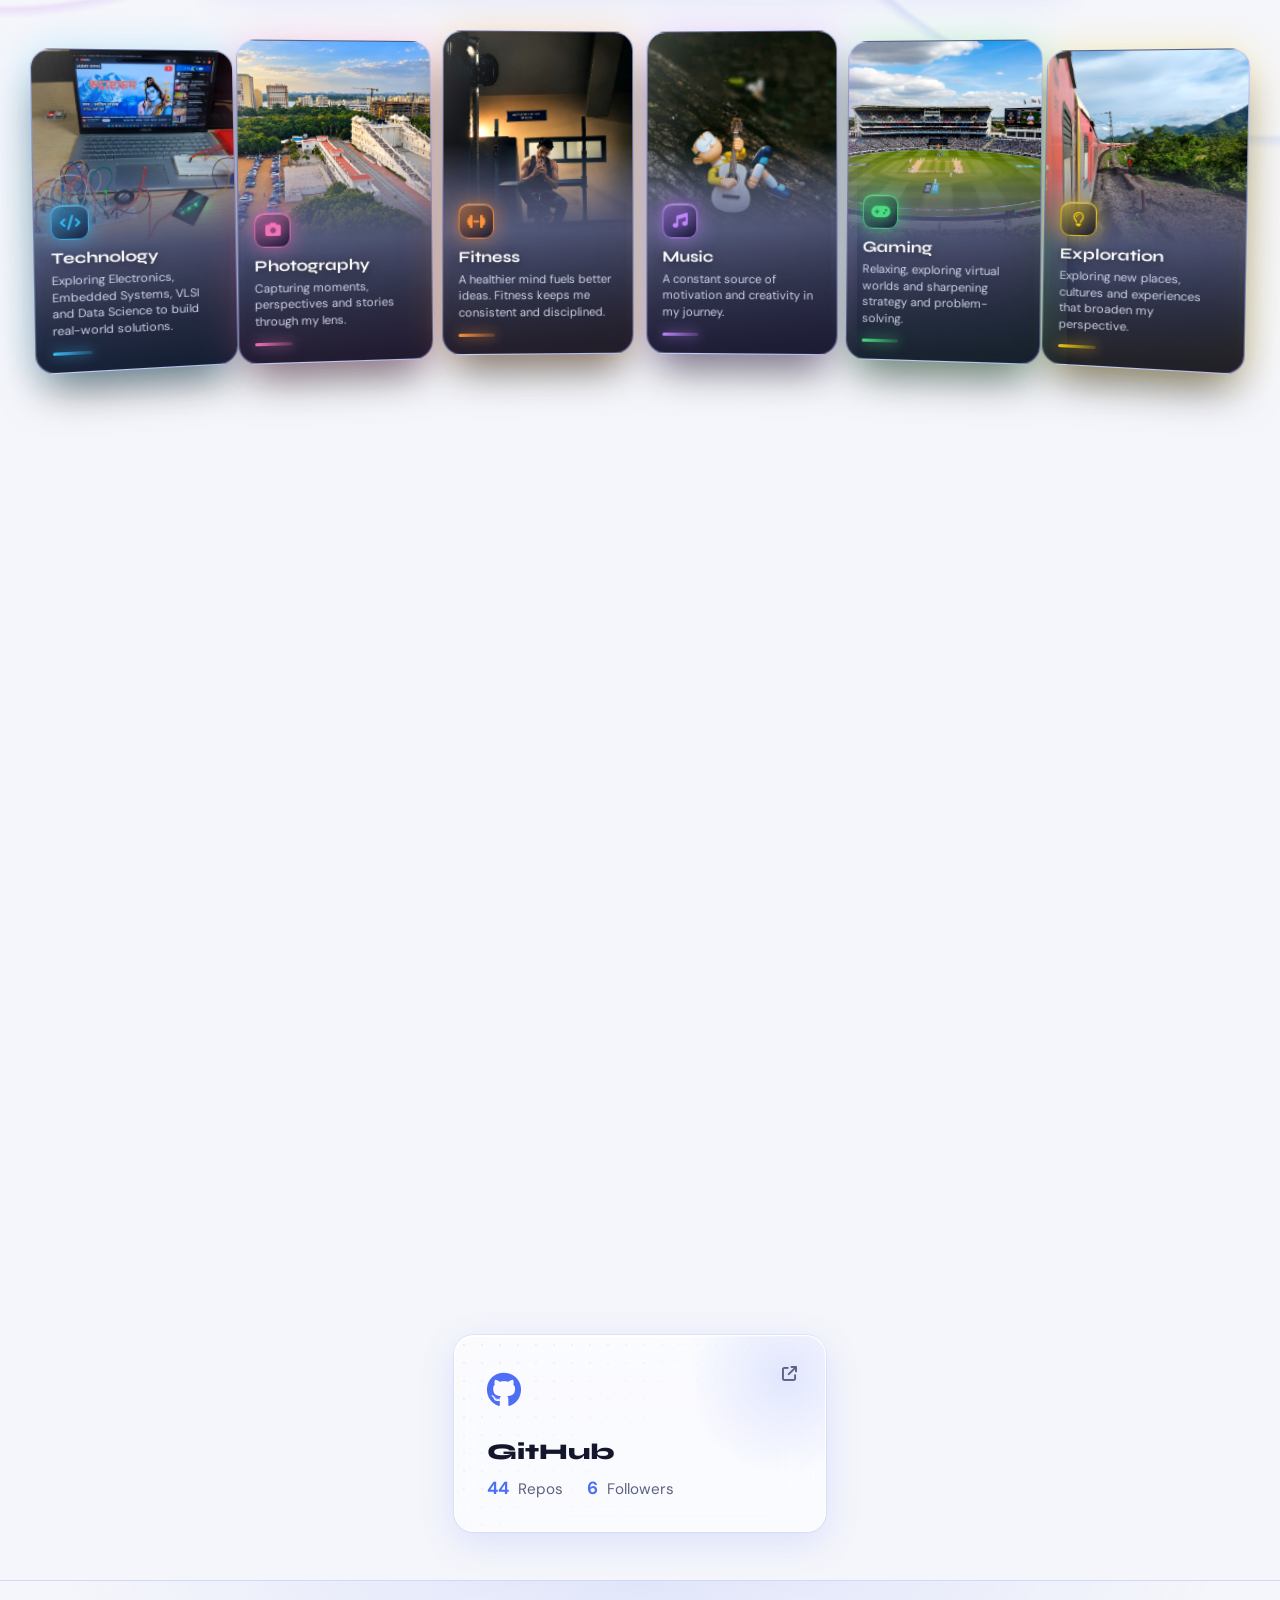
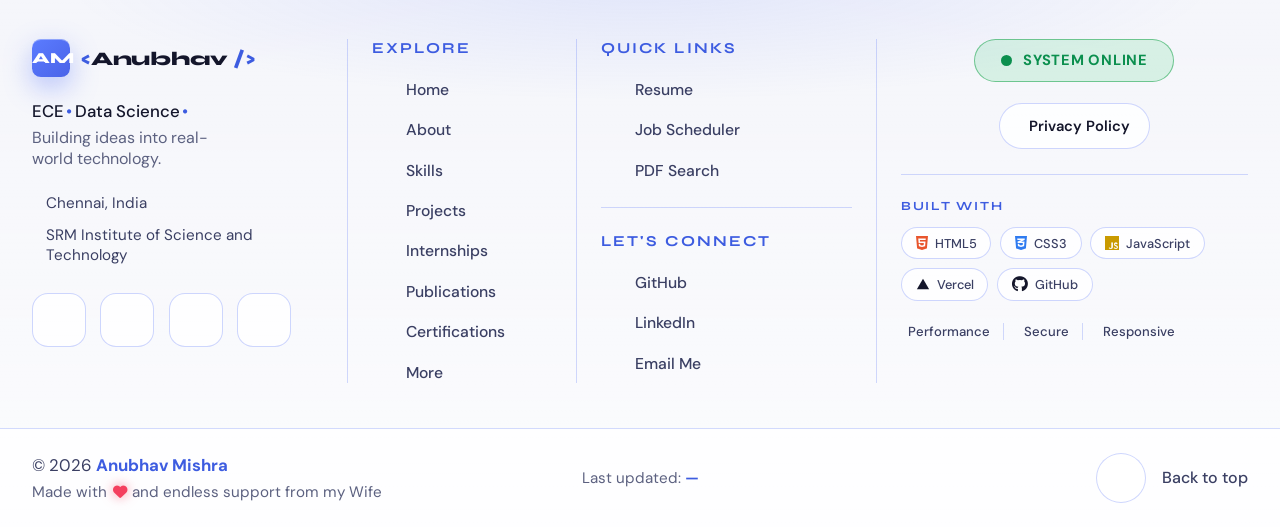
==== commit 29cb22f8: "updated" ====
--- a/index.html
+++ b/index.html
@@ -39,7 +39,7 @@
   <link href="https://fonts.googleapis.com/css2?family=Mrs+Saint+Delafield&display=swap" rel="stylesheet" />
   <link rel="stylesheet" href="https://cdnjs.cloudflare.com/ajax/libs/font-awesome/6.5.0/css/all.min.css" />
 
-  <link rel="stylesheet" href="style.css?v=35" />
+  <link rel="stylesheet" href="style.css?v=36" />
   <link href="https://cdn.jsdelivr.net/npm/remixicon@4.2.0/fonts/remixicon.css" rel="stylesheet">
   <script src="https://cdn.jsdelivr.net/npm/@emailjs/browser@4/dist/email.min.js"></script>
 
--- a/style.css
+++ b/style.css
@@ -12762,4 +12762,386 @@
   .site-footer .ft-meta li {
     justify-content: center;
   }
+}
+/* ══════════════════════════════════════════════
+   THEME TOGGLE — compact, professional (final override)
+   Keep this block at the END of style.css
+══════════════════════════════════════════════ */
+html[data-theme] .theme-toggle {
+  position: relative;
+  flex-shrink: 0;
+  width: 34px;
+  height: 34px;
+  margin-left: 1rem;
+  padding: 0;
+  border-radius: 50%;
+  display: grid;
+  place-items: center;
+  cursor: pointer;
+  -webkit-tap-highlight-color: transparent;
+  animation: none;
+  transition: background 0.25s ease, border-color 0.25s ease,
+              box-shadow 0.25s ease, transform 0.2s ease;
+}
+
+/* bigger invisible tap area for fingers */
+html[data-theme] .theme-toggle::after {
+  content: "";
+  position: absolute;
+  inset: -6px;
+  border-radius: 50%;
+}
+
+/* dark mode: clean glass chip */
+html[data-theme="dark"] .theme-toggle {
+  background: rgba(255, 255, 255, 0.06);
+  border: 1px solid rgba(255, 255, 255, 0.14);
+  box-shadow: none;
+}
+html[data-theme="dark"] .theme-toggle:hover {
+  background: rgba(255, 255, 255, 0.11);
+  border-color: rgba(123, 147, 255, 0.55);
+}
+
+/* light mode: clean white chip */
+html[data-theme="light"] .theme-toggle {
+  background: #ffffff;
+  border: 1px solid rgba(79, 110, 247, 0.22);
+  box-shadow: 0 1px 3px rgba(20, 22, 43, 0.08);
+}
+html[data-theme="light"] .theme-toggle:hover {
+  background: #f4f6ff;
+  border-color: rgba(79, 110, 247, 0.5);
+}
+
+html[data-theme] .theme-toggle:hover  { transform: none; }
+html[data-theme] .theme-toggle:active { transform: scale(0.92); }
+
+/* keyboard focus ring */
+html[data-theme] .theme-toggle:focus-visible {
+  outline: 2px solid #4f6ef7;
+  outline-offset: 2px;
+}
+
+/* smaller icons, no glow */
+html[data-theme] .tt-sun,
+html[data-theme] .tt-moon {
+  width: 17px;
+  height: 17px;
+  filter: none;
+}
+html[data-theme] .tt-sun  { color: #f59e0b; }
+html[data-theme] .tt-moon { color: #c7d0f5; }
+html[data-theme="light"] .tt-moon { color: #4f6ef7; }
+
+/* remove the little stars and click burst */
+html[data-theme] .tt-stars { display: none; }
+html[data-theme] .theme-toggle.tt-burst { animation: none; }
+
+/* ── Tablet / mobile ── */
+@media (max-width: 1100px) {
+  html[data-theme] .theme-toggle { margin-left: 0.75rem; }
+}
+
+@media (max-width: 600px) {
+  html[data-theme] .theme-toggle {
+    width: 32px;
+    height: 32px;
+    margin-left: 0.6rem;
+  }
+  html[data-theme] .tt-sun,
+  html[data-theme] .tt-moon { width: 16px; height: 16px; }
+}
+
+@media (max-width: 380px) {
+  html[data-theme] .theme-toggle {
+    width: 30px;
+    height: 30px;
+    margin-left: 0.45rem;
+  }
+  html[data-theme] .tt-sun,
+  html[data-theme] .tt-moon { width: 15px; height: 15px; }
+}
+/* ══════════════════════════════════════════════
+   NAV "MORE" DROPDOWN — clean, matches theme (final override)
+   Keep this block at the END of style.css
+══════════════════════════════════════════════ */
+@media (min-width: 1101px) {
+
+  /* "More" button: same look as the other nav links */
+  .nav-more-btn { font-weight: 500; }
+
+  /* card */
+  html[data-theme] .nav-dropdown {
+    width: 270px;
+    padding: 0.4rem;
+    border-radius: 16px;
+    -webkit-backdrop-filter: blur(16px) saturate(1.2);
+    backdrop-filter: blur(16px) saturate(1.2);
+  }
+  html[data-theme="light"] .nav-dropdown {
+    background: rgba(255, 255, 255, 0.94);
+    border: 1px solid rgba(79, 110, 247, 0.16);
+    box-shadow: 0 12px 32px rgba(20, 22, 43, 0.12);
+  }
+  html[data-theme="dark"] .nav-dropdown {
+    background: rgba(14, 19, 48, 0.94);
+    border: 1px solid rgba(123, 147, 255, 0.2);
+    box-shadow: 0 14px 36px rgba(0, 0, 0, 0.45);
+  }
+
+  /* one single blue accent for every icon (no more 4 colours) */
+  html[data-theme] .nav-dropdown a { --nc: 79, 110, 247 !important; }
+
+  /* rows */
+  html[data-theme] .nav-dropdown a {
+    gap: 0.75rem;
+    padding: 0.5rem 0.6rem;
+    border-radius: 12px;
+  }
+  html[data-theme="light"] .nav-dropdown a:hover,
+  html[data-theme="light"] .nav-dropdown a:focus-visible {
+    background: rgba(79, 110, 247, 0.07);
+    border-color: rgba(79, 110, 247, 0.14);
+    box-shadow: none;
+    transform: none;
+  }
+  html[data-theme="dark"] .nav-dropdown a:hover,
+  html[data-theme="dark"] .nav-dropdown a:focus-visible {
+    background: rgba(255, 255, 255, 0.06);
+    border-color: rgba(123, 147, 255, 0.2);
+    box-shadow: none;
+    transform: none;
+  }
+
+  /* icon chips: small, flat, one colour */
+  html[data-theme] .nd-icon {
+    width: 34px;
+    height: 34px;
+    border-radius: 10px;
+    font-size: 1.05rem;
+    box-shadow: none;
+  }
+  html[data-theme="light"] .nd-icon {
+    background: rgba(79, 110, 247, 0.09);
+    border: 1px solid rgba(79, 110, 247, 0.2);
+    color: #4f6ef7;
+  }
+  html[data-theme="dark"] .nd-icon {
+    background: rgba(123, 147, 255, 0.12);
+    border: 1px solid rgba(123, 147, 255, 0.28);
+    color: #9db0ff;
+  }
+  html[data-theme] .nd-icon i { filter: none; }
+
+  /* hover: icon fills with the accent */
+  html[data-theme] .nav-dropdown a:hover .nd-icon {
+    background: #4f6ef7;
+    border-color: #4f6ef7;
+    color: #fff;
+    transform: none;
+  }
+
+  /* text */
+  html[data-theme] .nd-text b     { font-size: 0.88rem; font-weight: 600; }
+  html[data-theme] .nd-text small { font-size: 0.74rem; }
+}
+/* ══════════════════════════════════════════════
+   MOBILE MENU — clean, matches desktop dropdown (final override)
+   Keep this block at the END of style.css
+══════════════════════════════════════════════ */
+@media (max-width: 1100px) {
+
+  /* ───────── PANEL ───────── */
+  html[data-theme] .nav-links {
+    width: 72%;
+    max-width: 255px;
+    gap: 0.1rem;
+    border-radius: 24px 0 0 24px;
+    -webkit-backdrop-filter: blur(18px) saturate(1.2);
+    backdrop-filter: blur(18px) saturate(1.2);
+  }
+  html[data-theme="light"] .nav-links {
+    background: rgba(255, 255, 255, 0.96);
+    border-left: 1px solid rgba(79, 110, 247, 0.16);
+  }
+  html[data-theme="dark"] .nav-links {
+    background: rgba(12, 17, 40, 0.96);
+    border-left: 1px solid rgba(123, 147, 255, 0.2);
+  }
+  html[data-theme="light"] .nav-links.open { box-shadow: -14px 0 40px rgba(20, 22, 43, 0.16); }
+  html[data-theme="dark"]  .nav-links.open { box-shadow: -14px 0 40px rgba(0, 0, 0, 0.5); }
+
+  /* ───────── HEADER ───────── */
+  html[data-theme] .nav-mobile-header { padding: 1.3rem 1.1rem 1rem; }
+  html[data-theme="light"] .nav-mobile-header::after { background: rgba(79, 110, 247, 0.14); height: 1px; }
+  html[data-theme="dark"]  .nav-mobile-header::after { background: rgba(255, 255, 255, 0.1);  height: 1px; }
+
+  html[data-theme] .nav-avatar { width: 54px; height: 54px; }
+  html[data-theme="light"] .nav-avatar { box-shadow: 0 0 0 2px #fff, 0 0 0 3px rgba(79, 110, 247, 0.4); }
+  html[data-theme="dark"]  .nav-avatar { box-shadow: 0 0 0 2px #0c1128, 0 0 0 3px rgba(123, 147, 255, 0.5); }
+
+  html[data-theme] .nav-profile-name { font-size: 1rem; font-weight: 600; }
+  html[data-theme] .nav-profile-role { font-size: 0.76rem; }
+  html[data-theme="light"] .nav-profile-name { color: #14162b; }
+  html[data-theme="light"] .nav-profile-role { color: #5d6798; }
+  html[data-theme="dark"]  .nav-profile-name { color: #f1f3ff; }
+  html[data-theme="dark"]  .nav-profile-role { color: #9aa5d6; }
+
+  /* close button = same flat chip as the theme button */
+  html[data-theme] .nav-close {
+    top: 0.95rem;
+    right: 0.9rem;
+    width: 34px;
+    height: 34px;
+    border-radius: 50%;
+    box-shadow: none;
+  }
+  html[data-theme="light"] .nav-close {
+    background: #fff;
+    border: 1px solid rgba(79, 110, 247, 0.22);
+    color: #3a3f63;
+  }
+  html[data-theme="dark"] .nav-close {
+    background: rgba(255, 255, 255, 0.06);
+    border: 1px solid rgba(255, 255, 255, 0.14);
+    color: #c3caea;
+  }
+
+  /* ───────── LINK ROWS ───────── */
+  html[data-theme] .nav-links a.nav-link {
+    gap: 0.8rem;
+      margin: 0.06rem 0.55rem;
+    padding: 0.4rem 0.5rem 0.4rem 0.4rem;
+    border-radius: 14px;
+    font-size: 0.95rem;
+    font-weight: 500;
+    box-shadow: none;
+  }
+  html[data-theme="light"] .nav-links a.nav-link { color: #2a3158; }
+  html[data-theme="dark"]  .nav-links a.nav-link { color: #c3caea; }
+
+  html[data-theme="light"] .nav-links a.nav-link:hover {
+    background: rgba(79, 110, 247, 0.07);
+    border-color: rgba(79, 110, 247, 0.12);
+    box-shadow: none;
+  }
+  html[data-theme="dark"] .nav-links a.nav-link:hover {
+    background: rgba(255, 255, 255, 0.06);
+    border-color: rgba(123, 147, 255, 0.18);
+    box-shadow: none;
+  }
+
+  /* one blue accent for every icon (no more rainbow) */
+  html[data-theme] .nav-links .nav-icon { --nc: 79, 110, 247 !important; }
+
+  html[data-theme] .nav-links a.nav-link .nav-icon {
+    width: 36px;
+    height: 36px;
+    border-radius: 10px;
+    font-size: 1.1rem;
+    box-shadow: none;
+  }
+  html[data-theme="light"] .nav-links a.nav-link .nav-icon {
+    background: rgba(79, 110, 247, 0.09);
+    border: 1px solid rgba(79, 110, 247, 0.2);
+    color: #4f6ef7;
+  }
+  html[data-theme="dark"] .nav-links a.nav-link .nav-icon {
+    background: rgba(123, 147, 255, 0.12);
+    border: 1px solid rgba(123, 147, 255, 0.28);
+    color: #9db0ff;
+  }
+  html[data-theme] .nav-links a.nav-link .nav-icon i { filter: none; }
+
+  html[data-theme] .nav-links a.nav-link:hover .nav-icon {
+    background: #4f6ef7;
+    border-color: #4f6ef7;
+    color: #fff;
+  }
+
+  /* arrows */
+  html[data-theme] .nav-arrow { font-size: 1.2rem; opacity: 0.7; }
+  html[data-theme="light"] .nav-arrow { color: #7b86bb; }
+  html[data-theme="dark"]  .nav-arrow { color: #8f9bd0; }
+  html[data-theme] .nav-links a.nav-link:hover .nav-arrow { opacity: 1; color: #4f6ef7; }
+
+  /* ───────── SELECTED ROW: flat solid blue ───────── */
+  html[data-theme] .nav-links a.nav-link.active {
+    background: linear-gradient(135deg, #4f6ef7, #6a86ff);
+    border: 1px solid transparent;
+    color: #fff;
+    box-shadow: 0 6px 16px rgba(79, 110, 247, 0.35);
+  }
+  html[data-theme] .nav-links a.nav-link.active .nav-icon {
+    background: rgba(255, 255, 255, 0.2);
+    border-color: rgba(255, 255, 255, 0.35);
+    color: #fff;
+    box-shadow: none;
+  }
+  html[data-theme] .nav-links a.nav-link.active .nav-arrow { color: #fff; opacity: 0.9; }
+
+  /* "More" row when one of its pages is open */
+  html[data-theme="light"] .nav-links .nav-more-m.has-active:not(.open) a.nav-more-toggle {
+    background: rgba(79, 110, 247, 0.07);
+    border-color: rgba(79, 110, 247, 0.14);
+    box-shadow: none;
+  }
+  html[data-theme="dark"] .nav-links .nav-more-m.has-active:not(.open) a.nav-more-toggle {
+    background: rgba(255, 255, 255, 0.06);
+    border-color: rgba(123, 147, 255, 0.2);
+    box-shadow: none;
+  }
+
+  /* sub-menu rows (inside "More") */
+  html[data-theme] .nav-links .nav-sub a.nav-link {
+    margin: 0.04rem 0.7rem 0.04rem 1.6rem;
+    font-size: 0.9rem;
+  }
+  html[data-theme] .nav-links .nav-sub a.nav-link .nav-icon {
+    width: 32px;
+    height: 32px;
+    border-radius: 9px;
+    font-size: 1rem;
+  }
+
+  /* ───────── FOOTER SOCIAL BUTTONS ───────── */
+  html[data-theme] .nav-mobile-footer {
+    gap: 0.8rem;
+    margin: 0.4rem 1.1rem 0;
+    padding: 1rem 0 1.4rem;
+  }
+  html[data-theme="light"] .nav-mobile-footer { border-top: 1px solid rgba(79, 110, 247, 0.14); }
+  html[data-theme="dark"]  .nav-mobile-footer { border-top: 1px solid rgba(255, 255, 255, 0.1); }
+
+  html[data-theme] .nav-social {
+    width: 42px;
+    height: 42px;
+    font-size: 1.2rem;
+    box-shadow: none;
+  }
+  html[data-theme="light"] .nav-social {
+    background: #fff;
+    border: 1px solid rgba(79, 110, 247, 0.22);
+    color: #3a3f63;
+  }
+    html[data-theme="dark"] .nav-social {
+    background: rgba(255, 255, 255, 0.06);
+    border: 1px solid rgba(255, 255, 255, 0.14);
+    color: #c3caea;
+  }
+  html[data-theme] .nav-social:hover {
+    background: #4f6ef7;
+    border-color: #4f6ef7;
+    color: #fff;
+  }
+}
+
+/* short phones: keep everything on screen without scrolling */
+@media (max-width: 1100px) and (max-height: 760px) {
+  html[data-theme] .nav-mobile-header { padding-top: 1rem; padding-bottom: 0.7rem; }
+  html[data-theme] .nav-avatar { width: 48px; height: 48px; }
+  html[data-theme] .nav-links a.nav-link { padding-top: 0.28rem; padding-bottom: 0.28rem; font-size: 0.92rem; }
+  html[data-theme] .nav-links a.nav-link .nav-icon { width: 32px; height: 32px; font-size: 1rem; }
+  html[data-theme] .nav-social { width: 38px; height: 38px; font-size: 1.1rem; }
 }
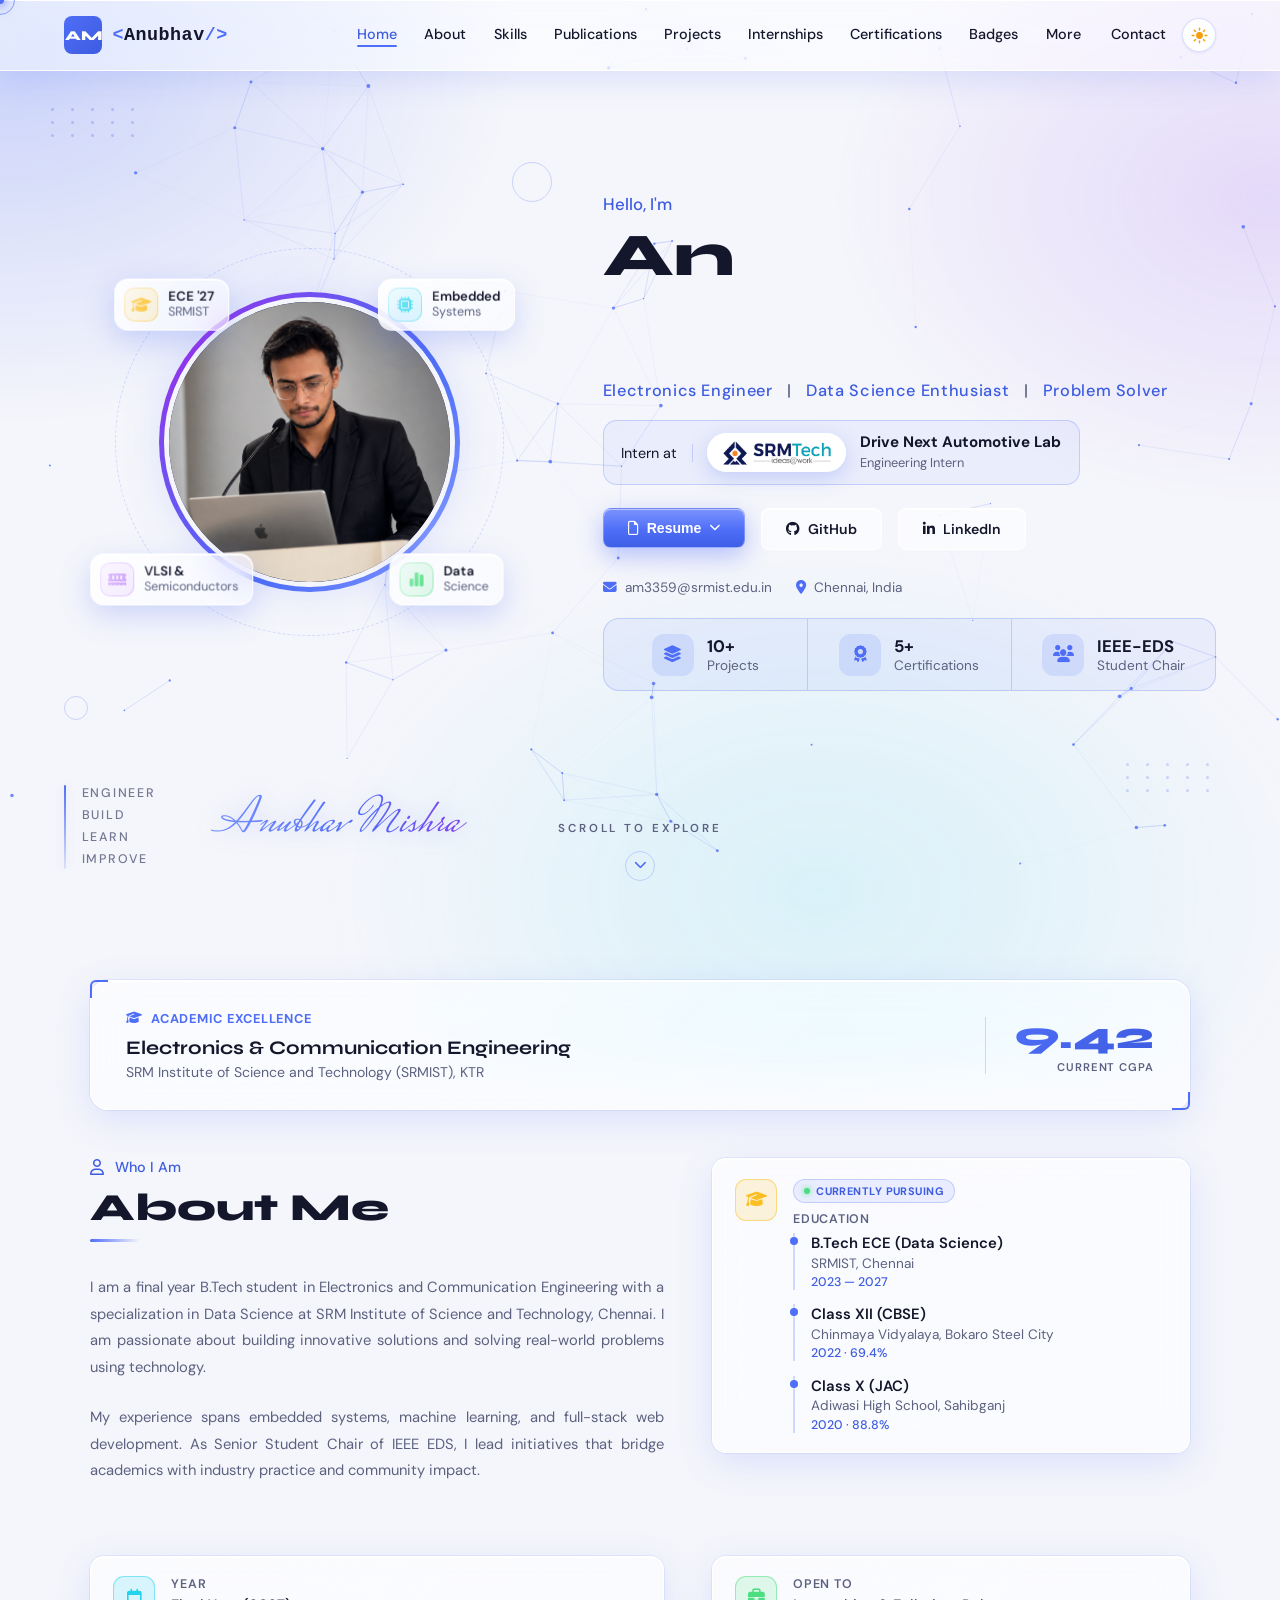
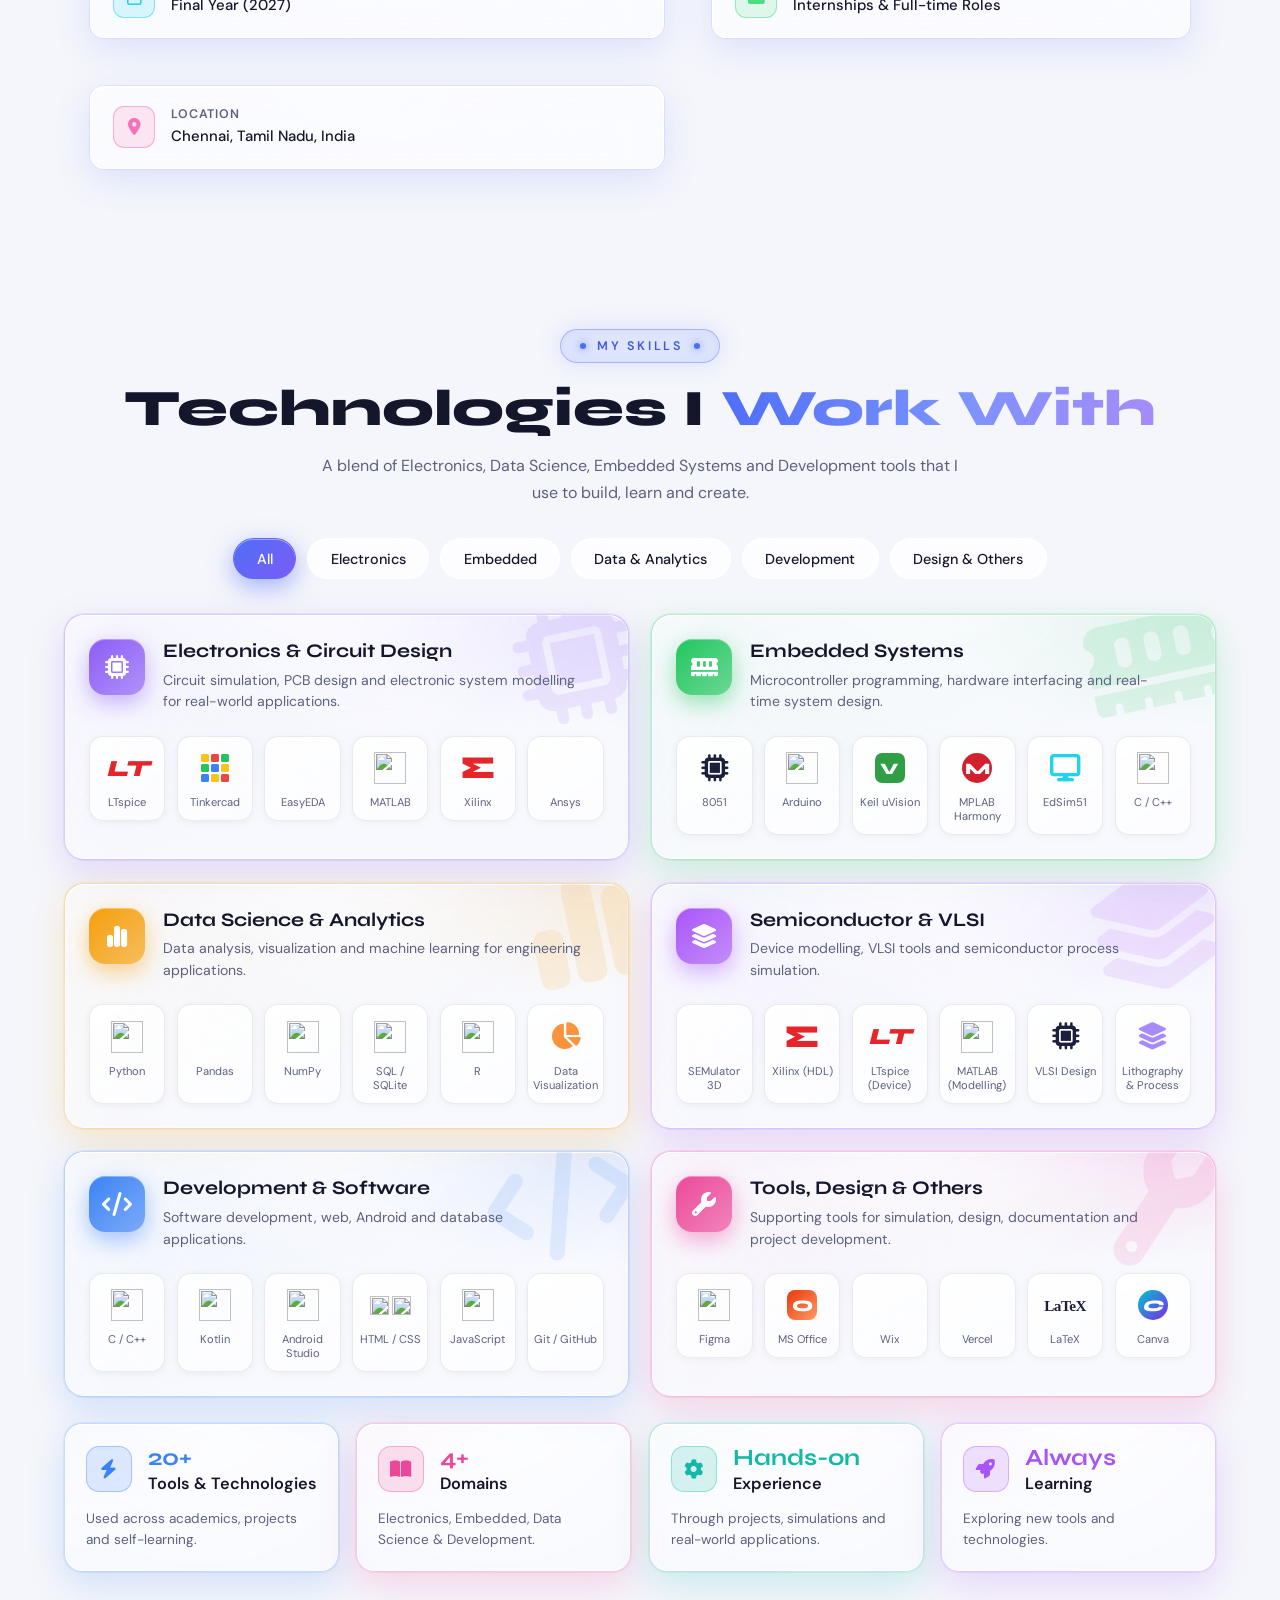
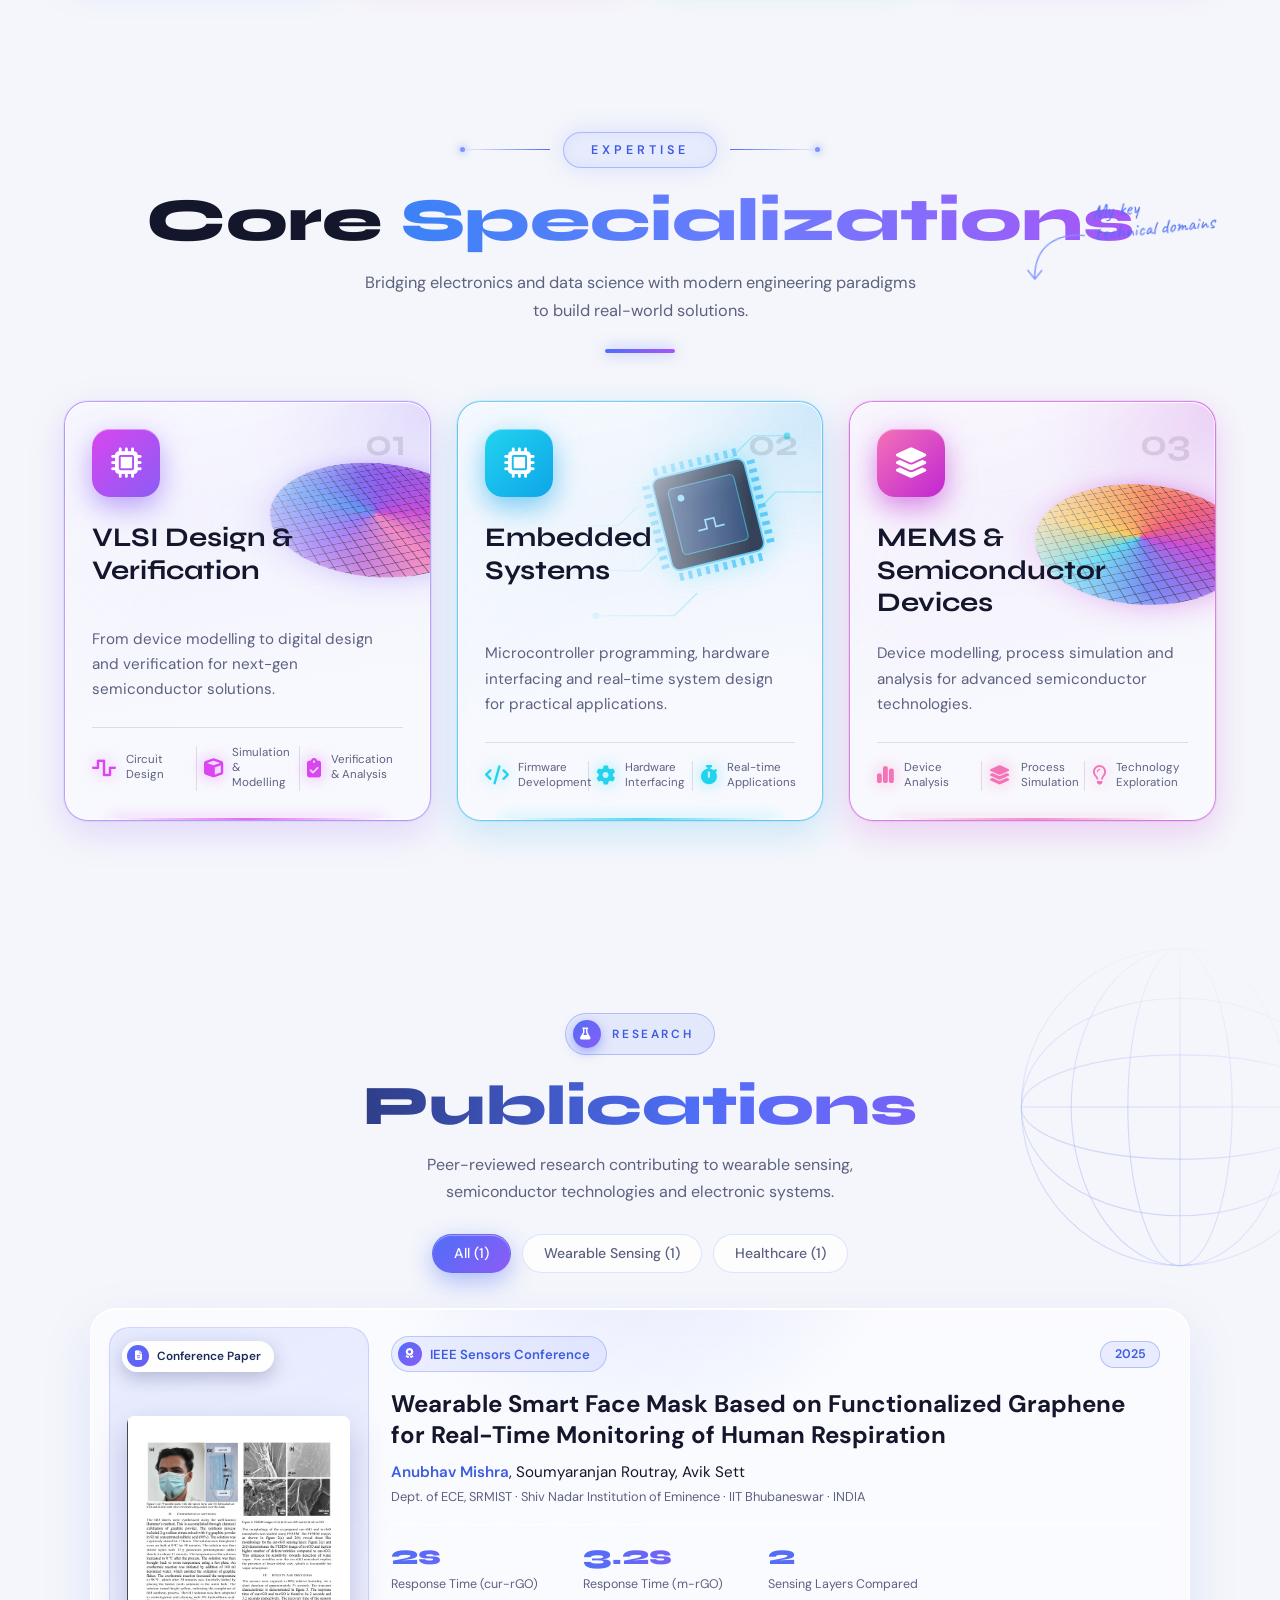
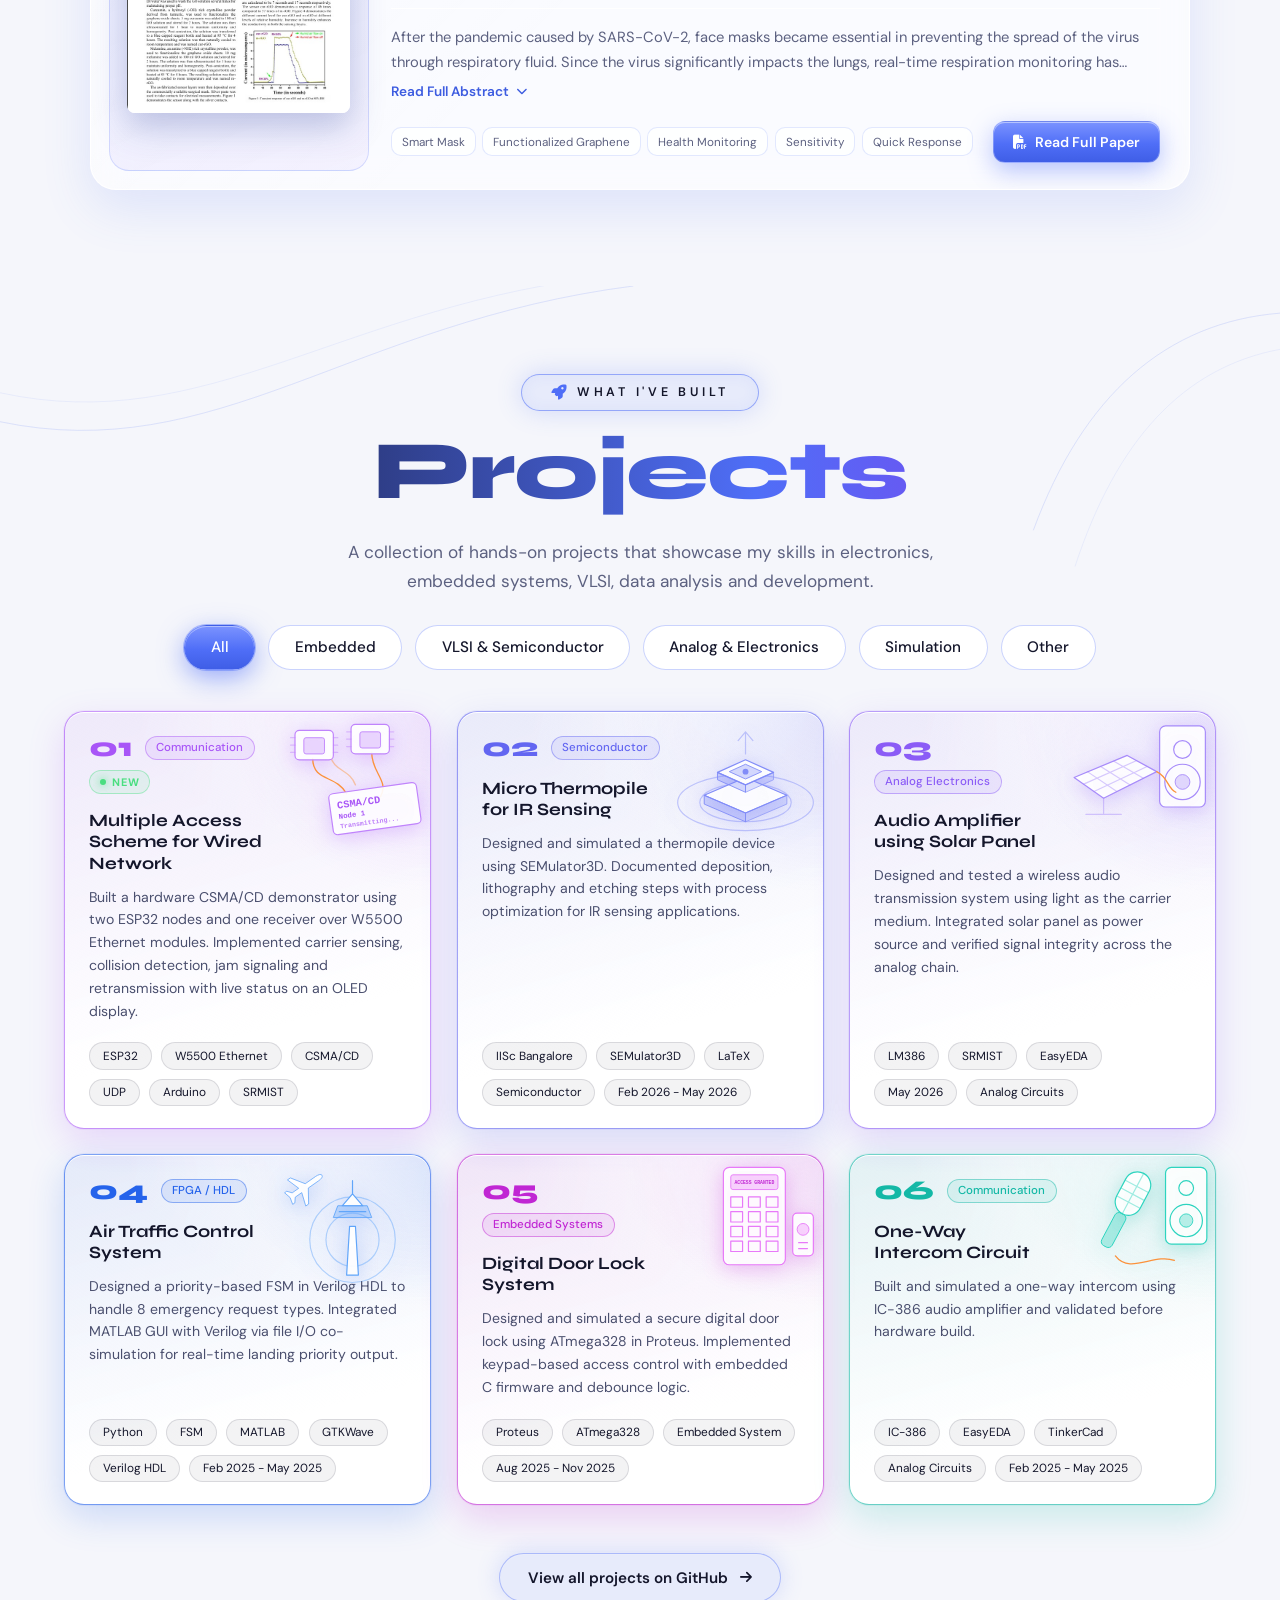
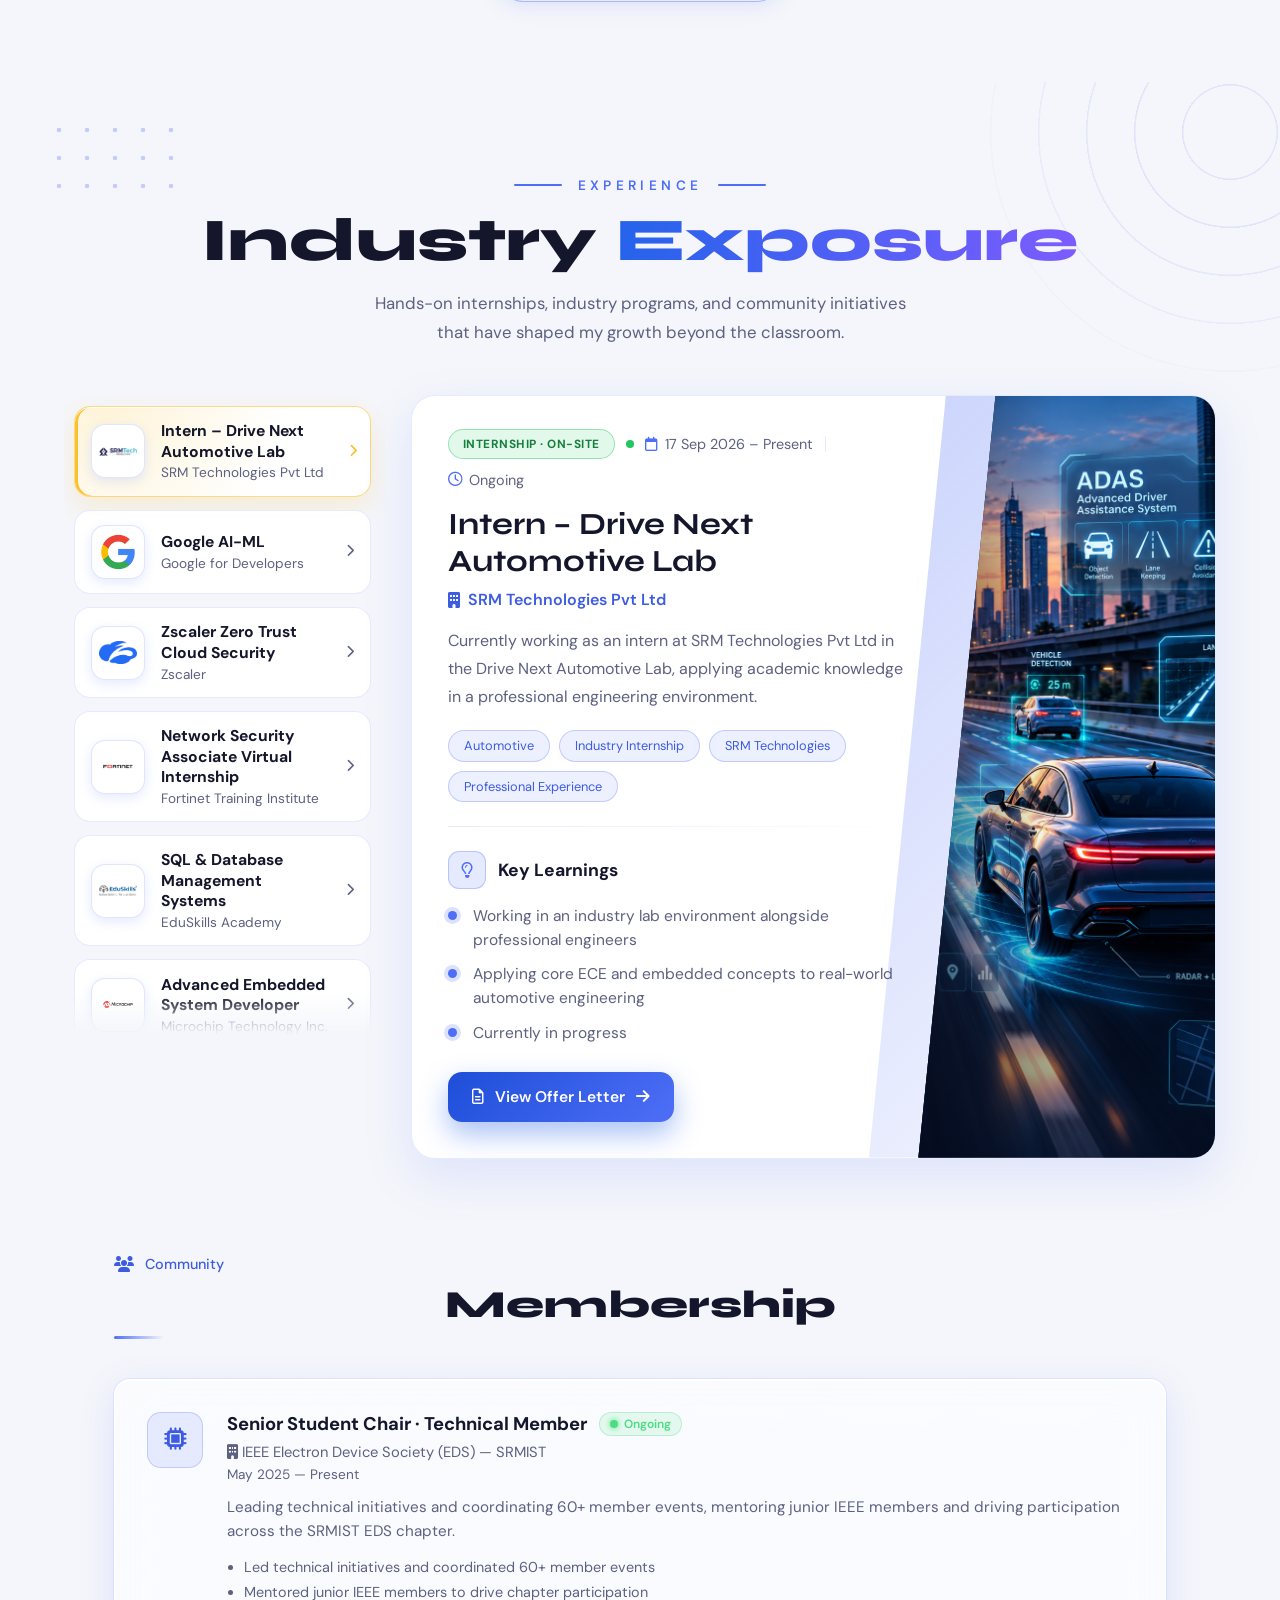
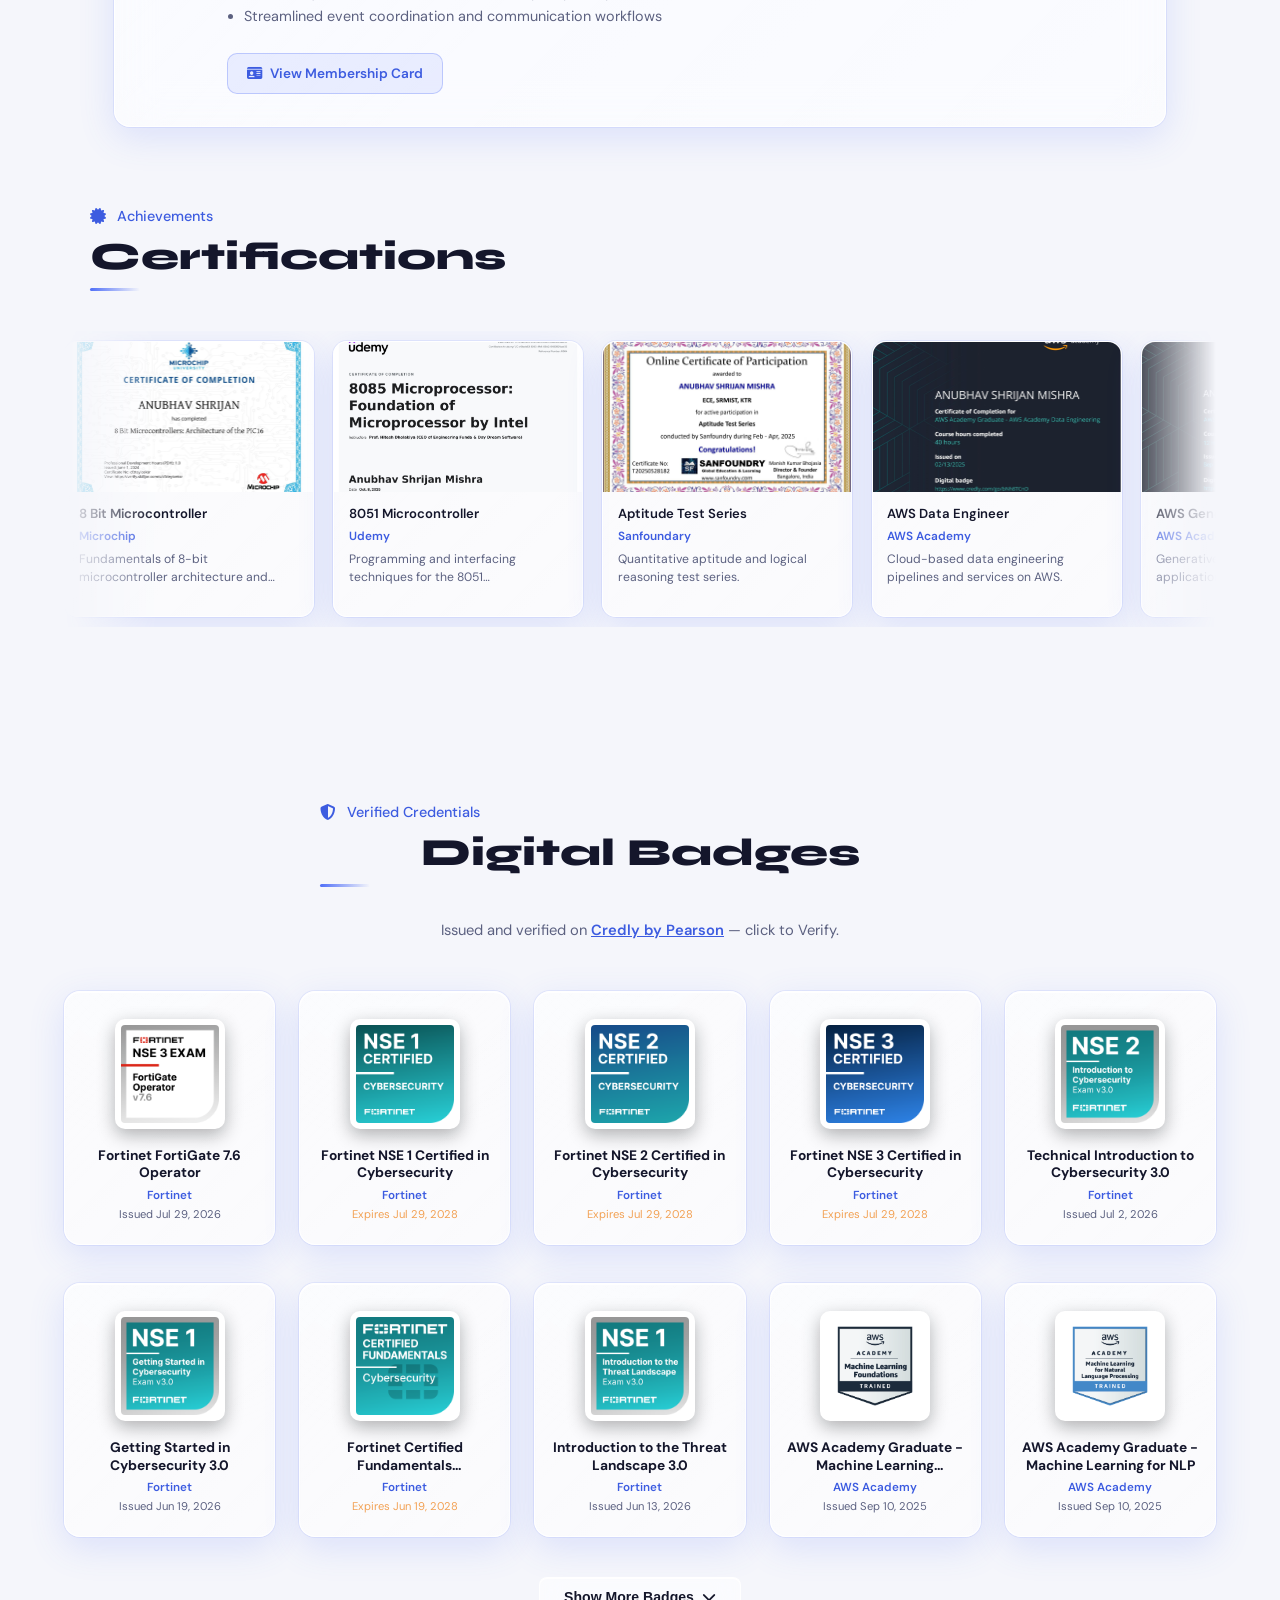
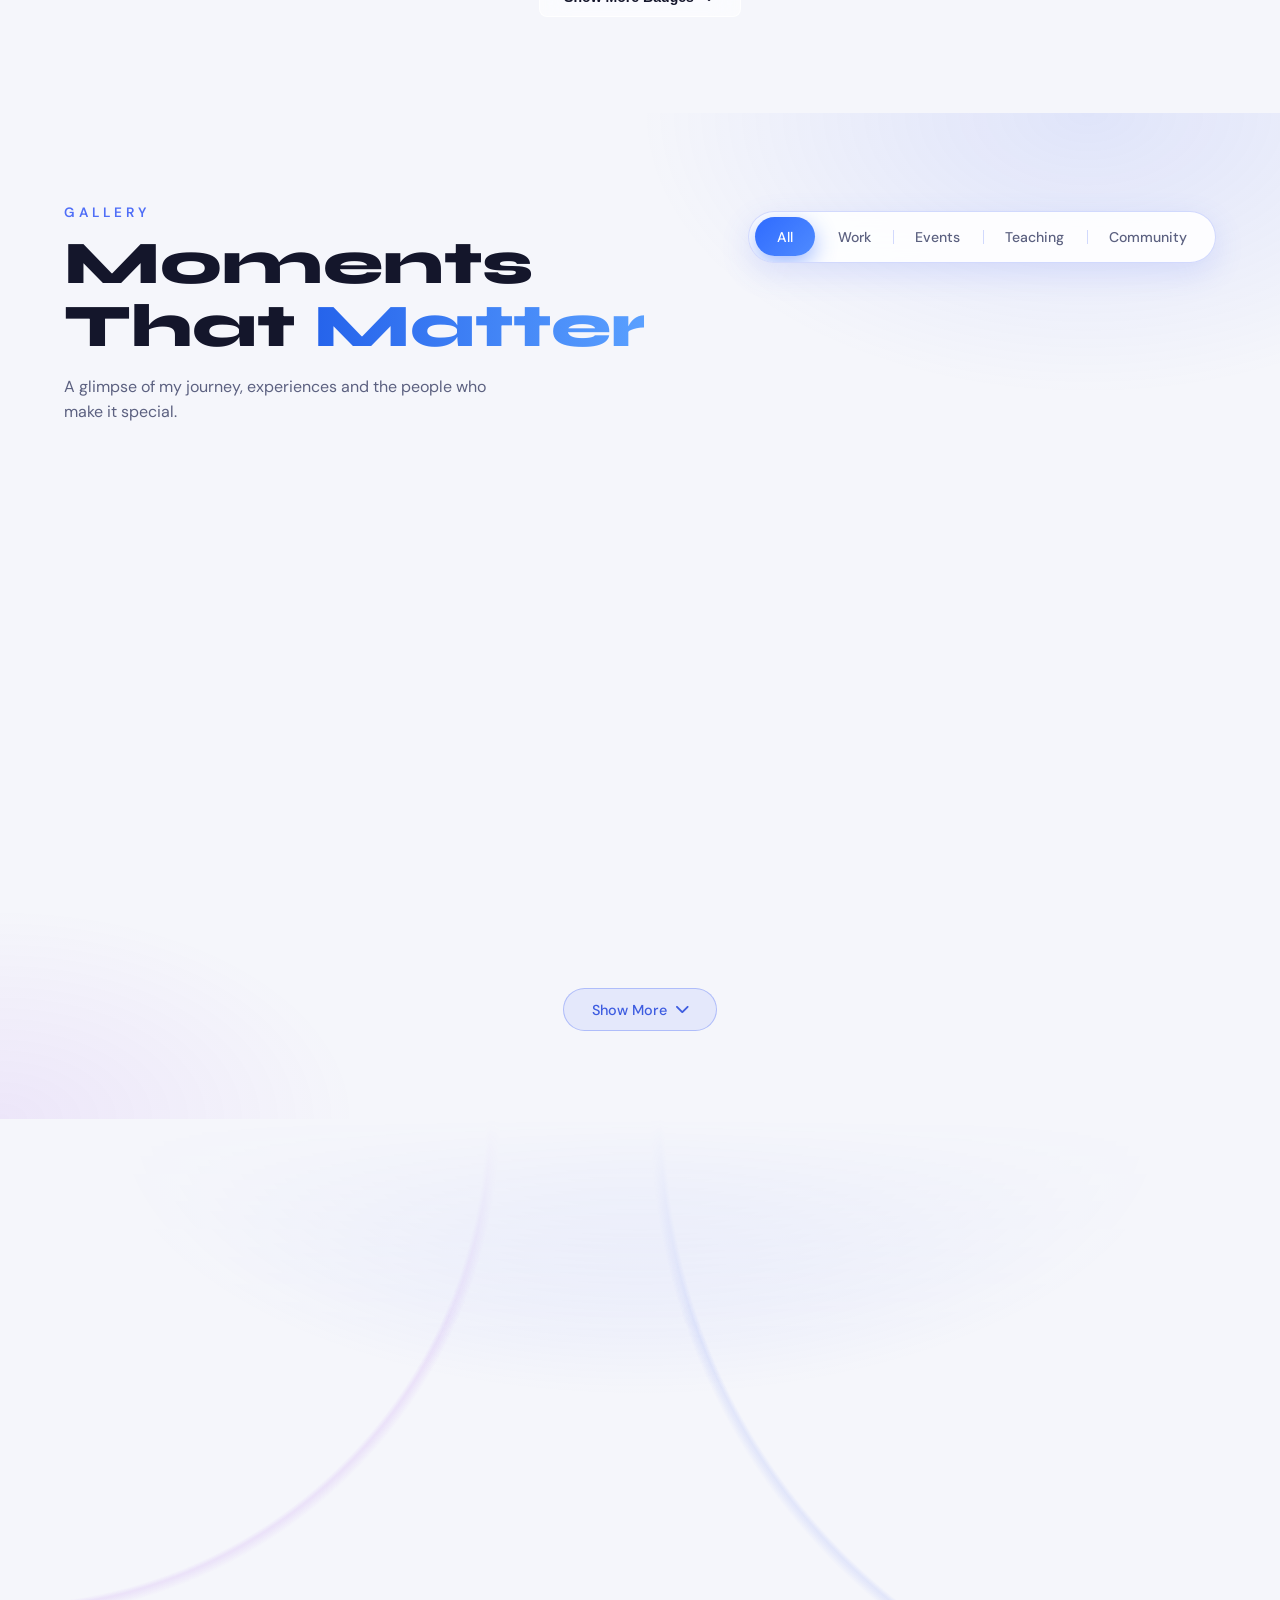
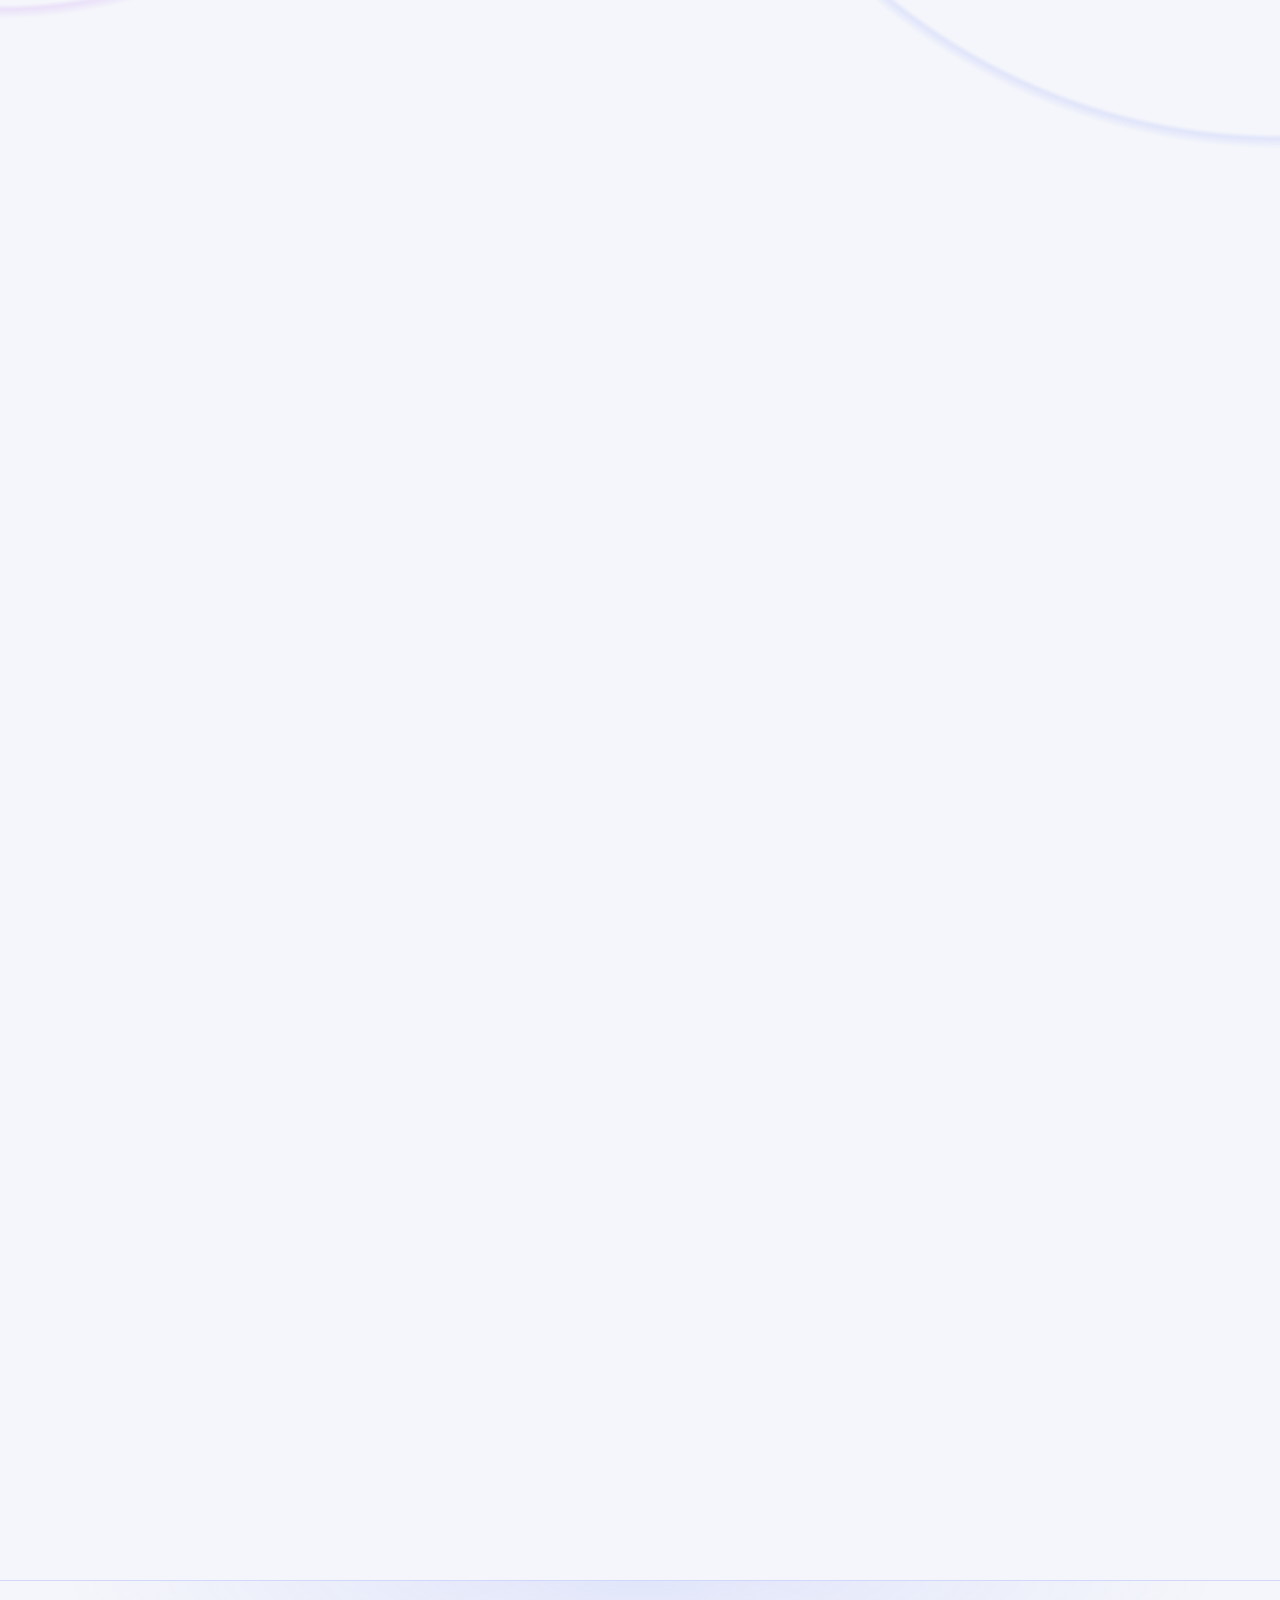
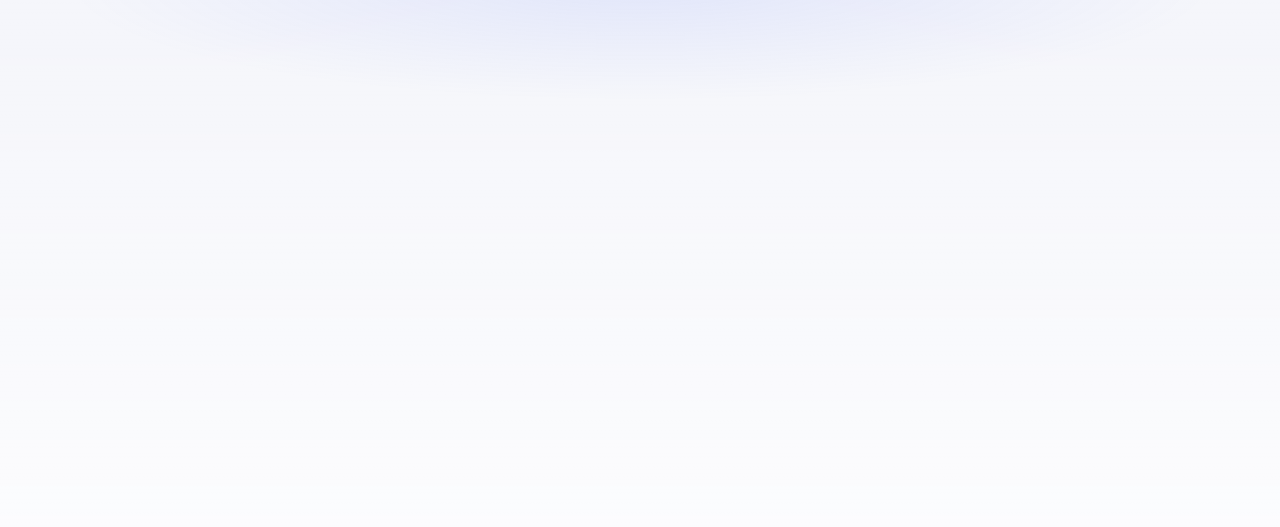
==== commit ece792f1: "updated" ====
--- a/index.html
+++ b/index.html
@@ -39,7 +39,7 @@
   <link href="https://fonts.googleapis.com/css2?family=Mrs+Saint+Delafield&display=swap" rel="stylesheet" />
   <link rel="stylesheet" href="https://cdnjs.cloudflare.com/ajax/libs/font-awesome/6.5.0/css/all.min.css" />
 
-  <link rel="stylesheet" href="style.css?v=36" />
+  <link rel="stylesheet" href="style.css?v=38" />
   <link href="https://cdn.jsdelivr.net/npm/remixicon@4.2.0/fonts/remixicon.css" rel="stylesheet">
   <script src="https://cdn.jsdelivr.net/npm/@emailjs/browser@4/dist/email.min.js"></script>
 
--- a/style.css
+++ b/style.css
@@ -13011,7 +13011,7 @@
   /* ───────── LINK ROWS ───────── */
   html[data-theme] .nav-links a.nav-link {
     gap: 0.8rem;
-      margin: 0.06rem 0.55rem;
+    margin: 0.06rem 0.55rem;
     padding: 0.4rem 0.5rem 0.4rem 0.4rem;
     border-radius: 14px;
     font-size: 0.95rem;
@@ -13144,4 +13144,84 @@
   html[data-theme] .nav-links a.nav-link { padding-top: 0.28rem; padding-bottom: 0.28rem; font-size: 0.92rem; }
   html[data-theme] .nav-links a.nav-link .nav-icon { width: 32px; height: 32px; font-size: 1rem; }
   html[data-theme] .nav-social { width: 38px; height: 38px; font-size: 1.1rem; }
+}
+/* ══════════════════════════════════════════════
+   LOCK PAGE SCROLL WHILE MOBILE MENU IS OPEN (final override)
+══════════════════════════════════════════════ */
+html:has(body.nav-open) {
+  overflow: hidden;
+  overscroll-behavior: none;
+}
+body.nav-open {
+  overflow: hidden;
+  overscroll-behavior: none;
+}
+
+@media (max-width: 1100px) {
+  /* dark area outside the panel: swipes do nothing */
+  .nav-overlay { touch-action: none; }
+
+  /* panel scrolls by itself, never passes the scroll to the page */
+  .nav-links {
+    overscroll-behavior: contain;
+    -webkit-overflow-scrolling: touch;
+    touch-action: pan-y;
+  }
+}
+/* remove the whole click effect */
+.click-ripple,
+.click-particle { display: none !important; }
+/* ══════════════════════════════════════════════
+   MOBILE MENU HEADER — single ring avatar + no text wrap (final override)
+══════════════════════════════════════════════ */
+@media (max-width: 1100px) {
+
+  /* avatar: ONE clean ring only */
+  html[data-theme] .nav-links .nav-avatar {
+    width: 46px;
+    height: 46px;
+    padding: 0;
+    background: none;
+    box-shadow: none;
+  }
+  html[data-theme="light"] .nav-links .nav-avatar img {
+    border: 2px solid rgba(79, 110, 247, 0.55);
+    background: #dfe5ff;
+  }
+  html[data-theme="dark"] .nav-links .nav-avatar img {
+    border: 2px solid rgba(123, 147, 255, 0.6);
+    background: #1a2250;
+  }
+
+  /* green online dot, smaller */
+  html[data-theme] .nav-links .nav-avatar::after {
+    width: 11px;
+    height: 11px;
+    right: -1px;
+    bottom: 0;
+    box-shadow: none;
+  }
+  html[data-theme="light"] .nav-links .nav-avatar::after { border: 2px solid #fff; }
+  html[data-theme="dark"]  .nav-links .nav-avatar::after { border: 2px solid #0c1128; }
+
+  /* more space for the name, so it stays on one line */
+  html[data-theme] .nav-profile { gap: 0.65rem; padding-right: 2.1rem; }
+  html[data-theme] .nav-links .nav-profile-name {
+    font-size: 0.95rem;
+    white-space: nowrap;
+  }
+  html[data-theme] .nav-links .nav-profile-role {
+    font-size: 0.72rem;
+    line-height: 1.35;
+    white-space: nowrap;
+  }
+
+  /* close button a bit smaller */
+  html[data-theme] .nav-close {
+    top: 0.9rem;
+    right: 0.7rem;
+    width: 30px;
+    height: 30px;
+    font-size: 1.05rem;
+  }
 }
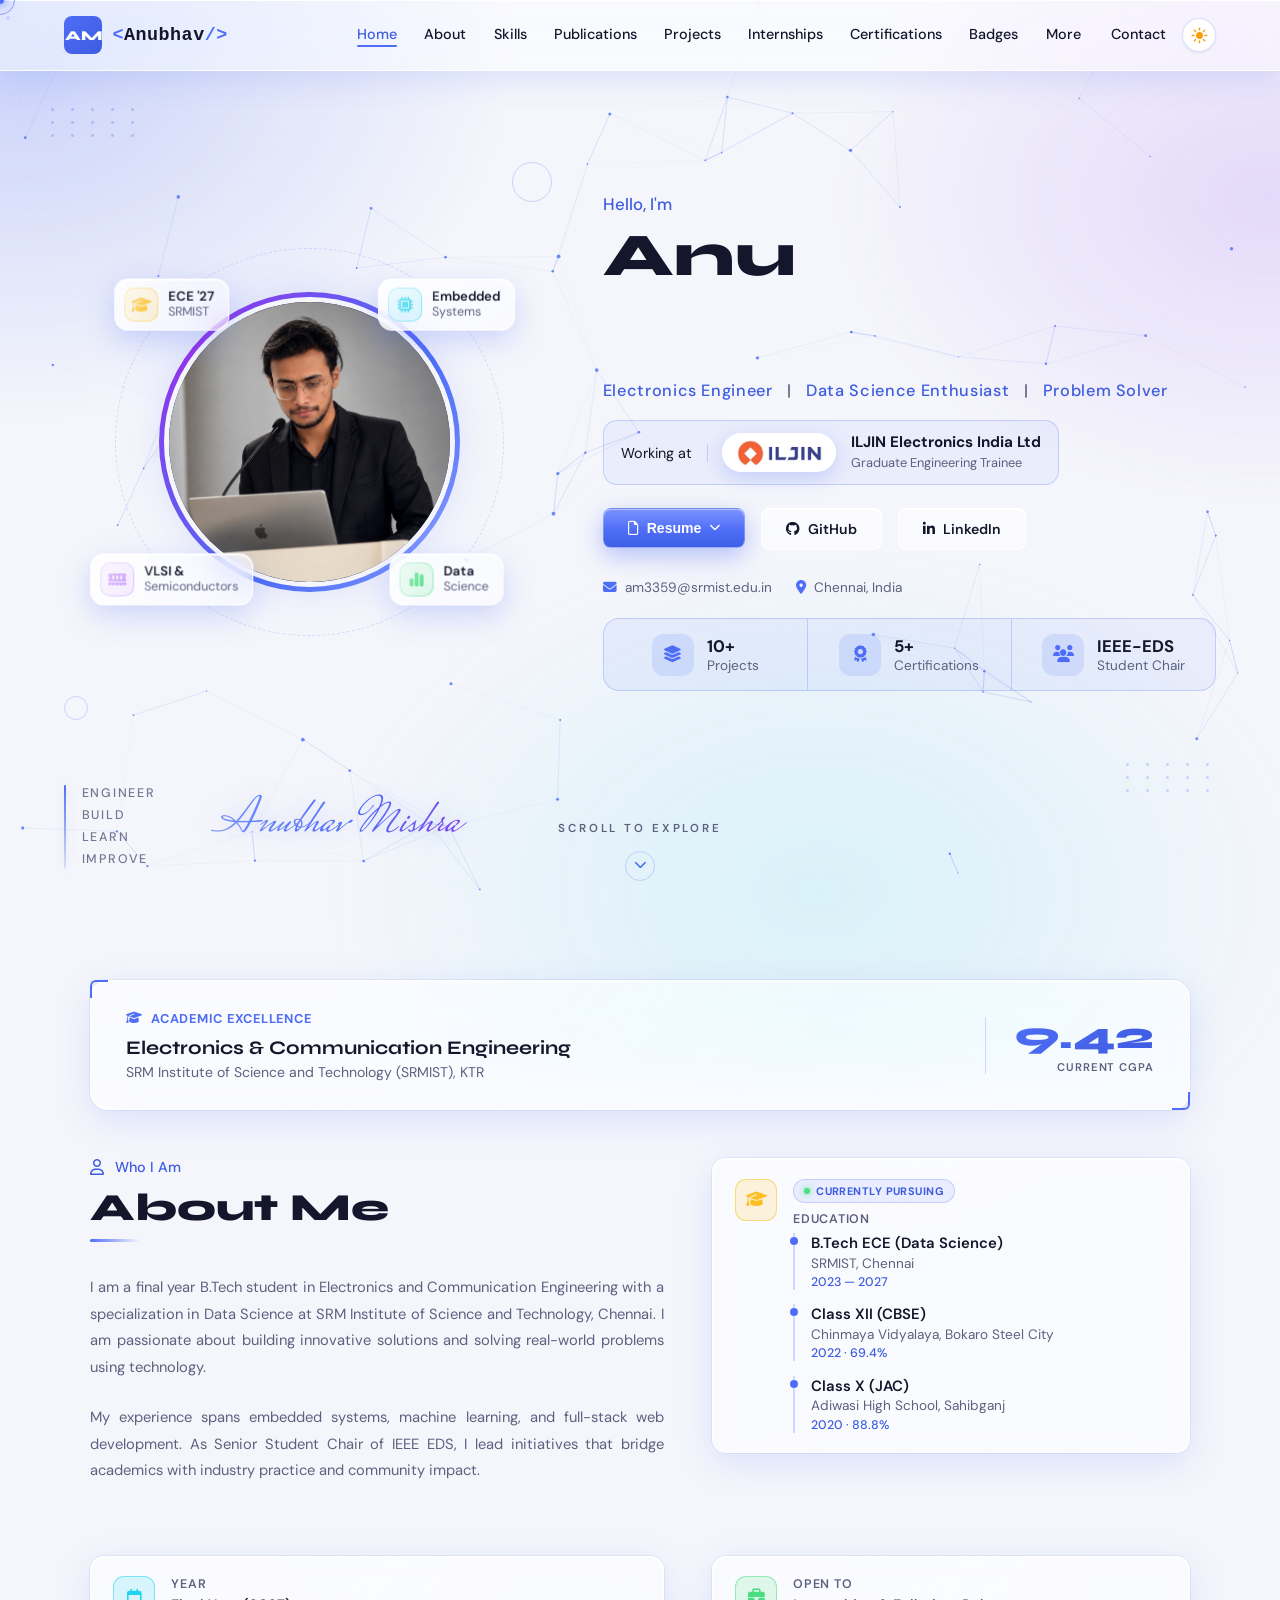
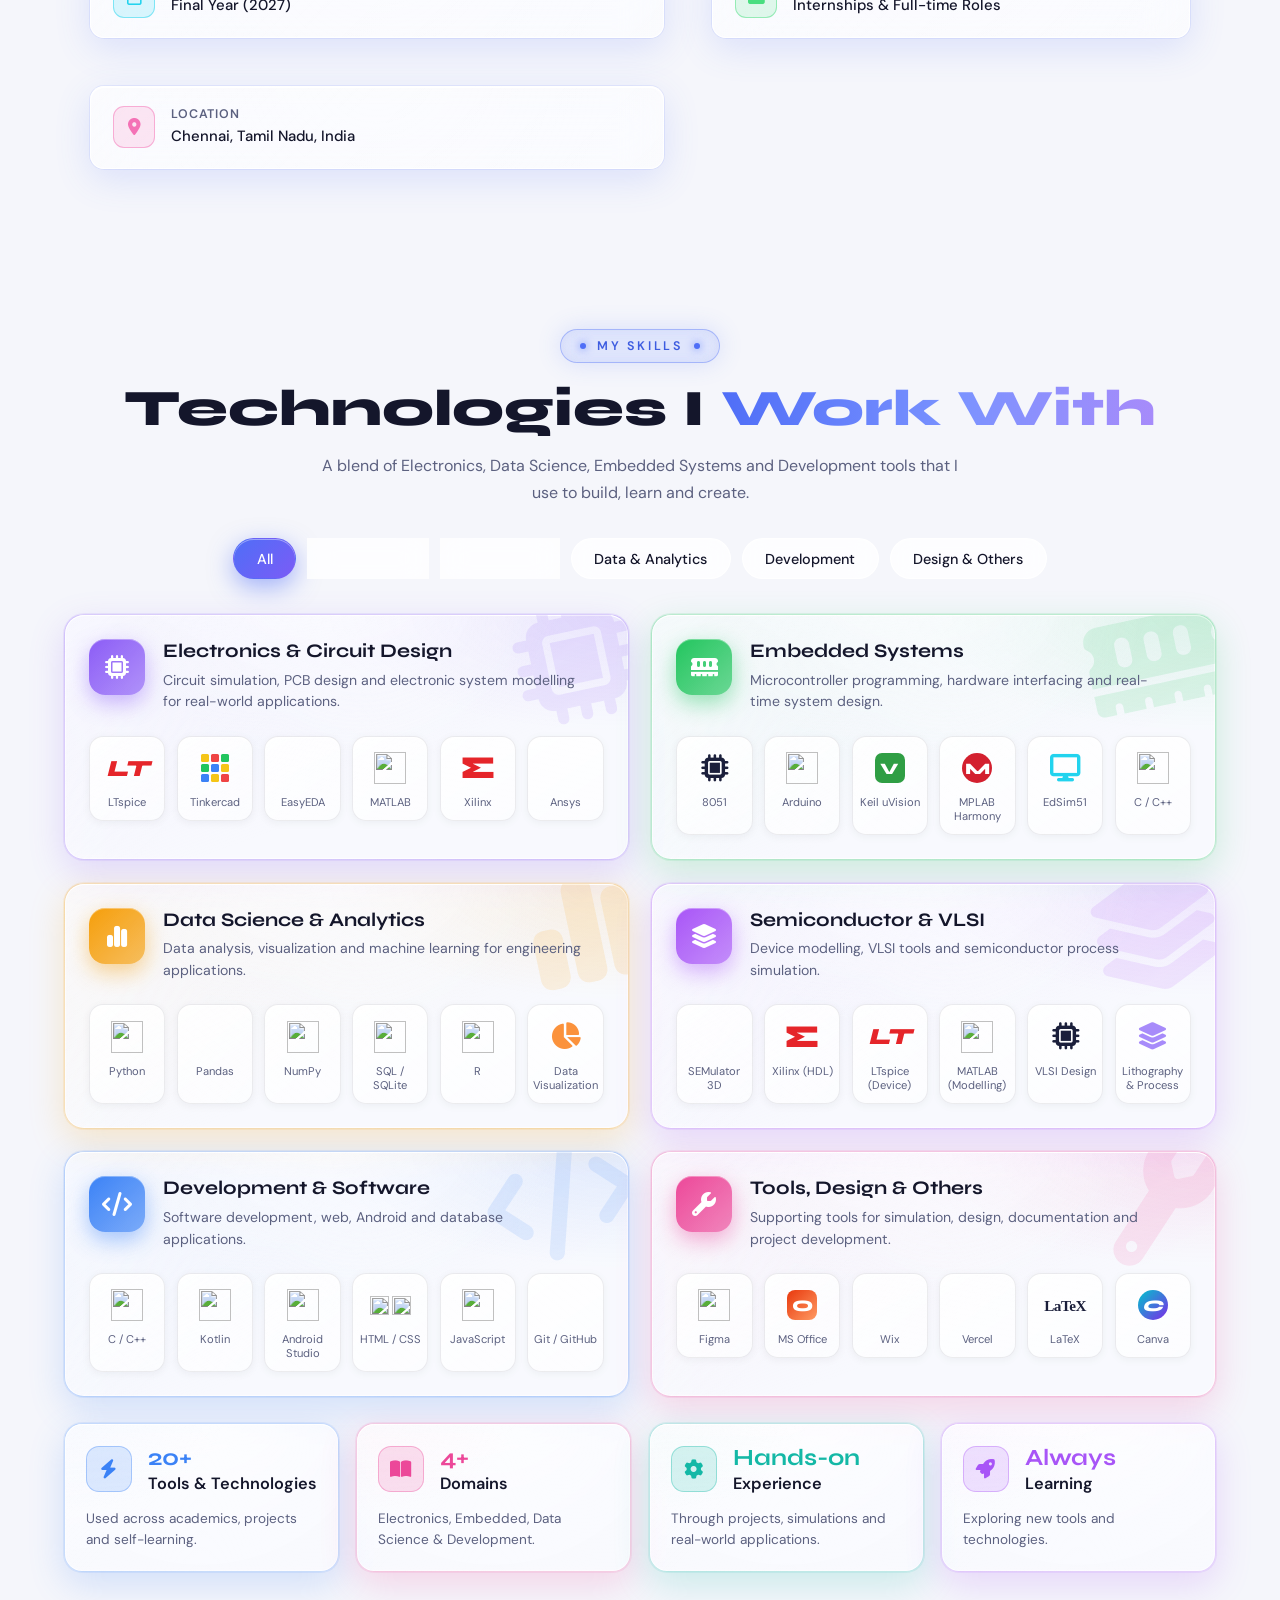
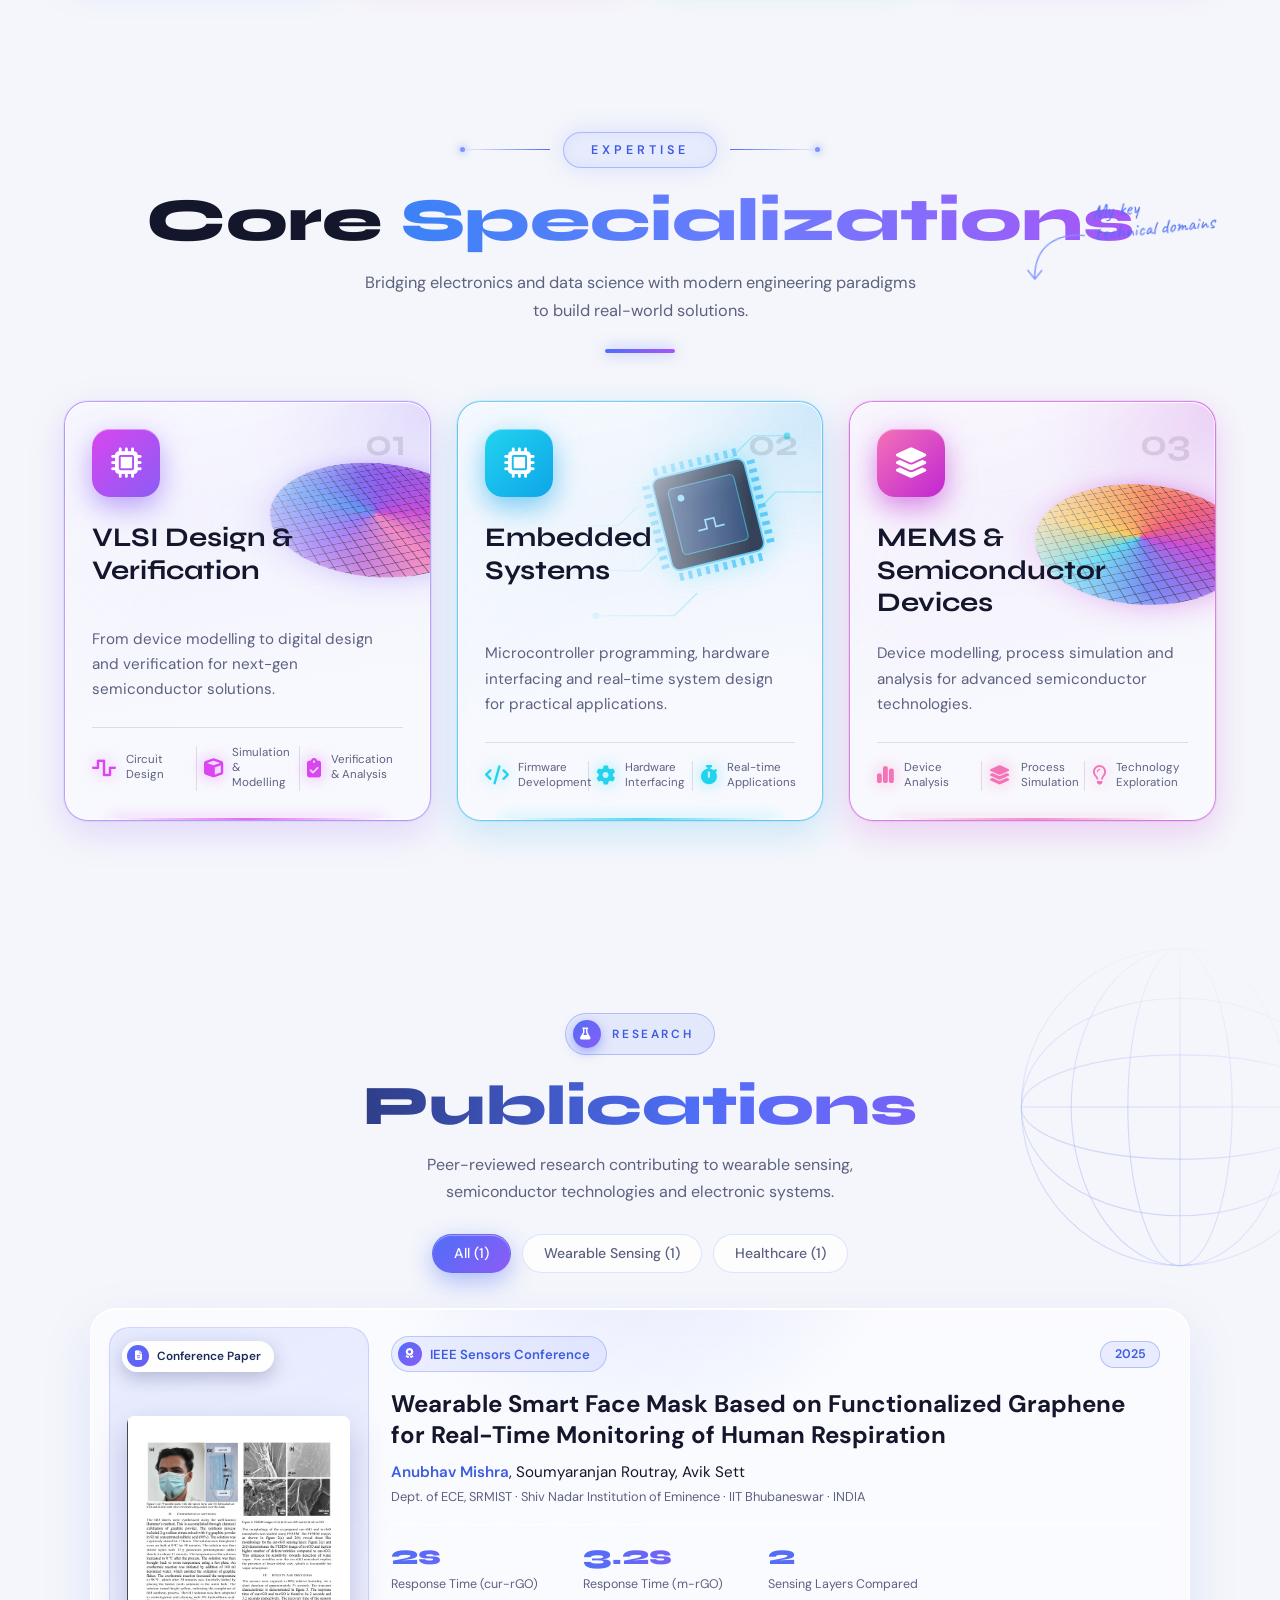
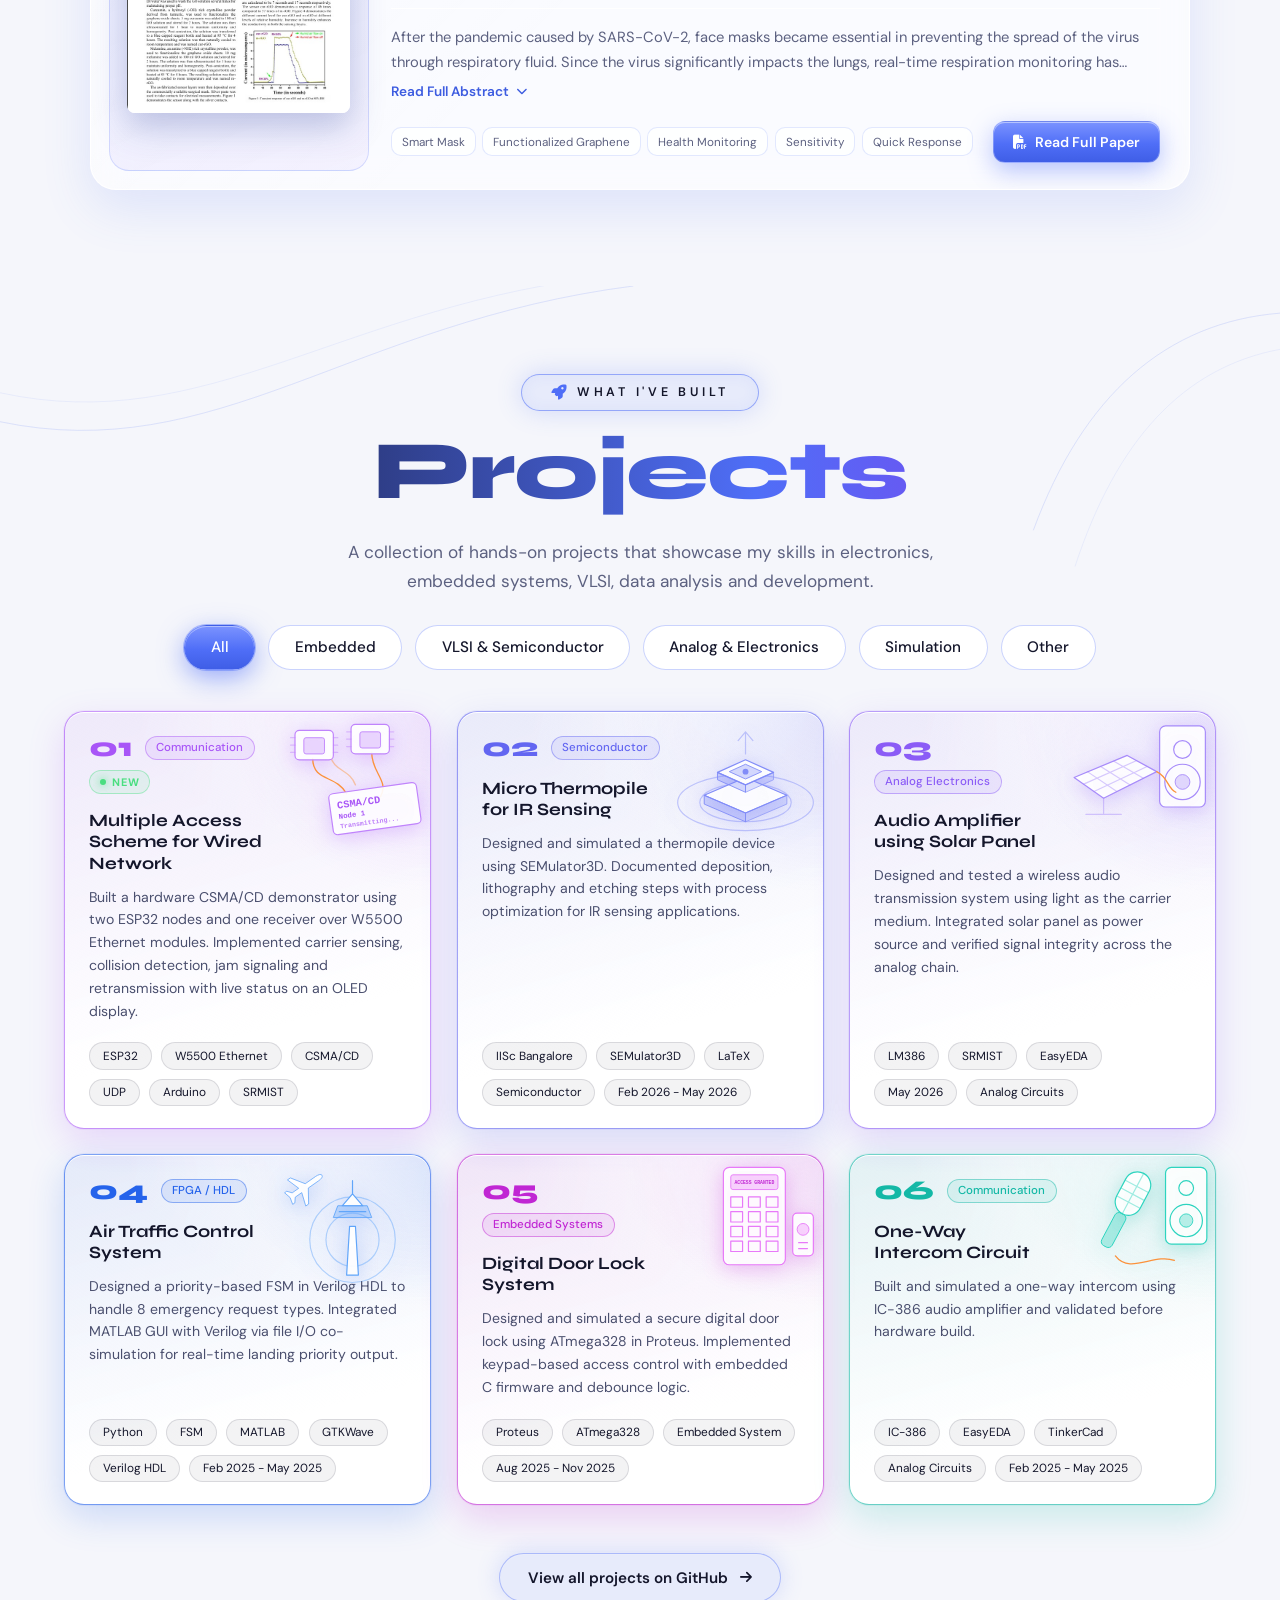
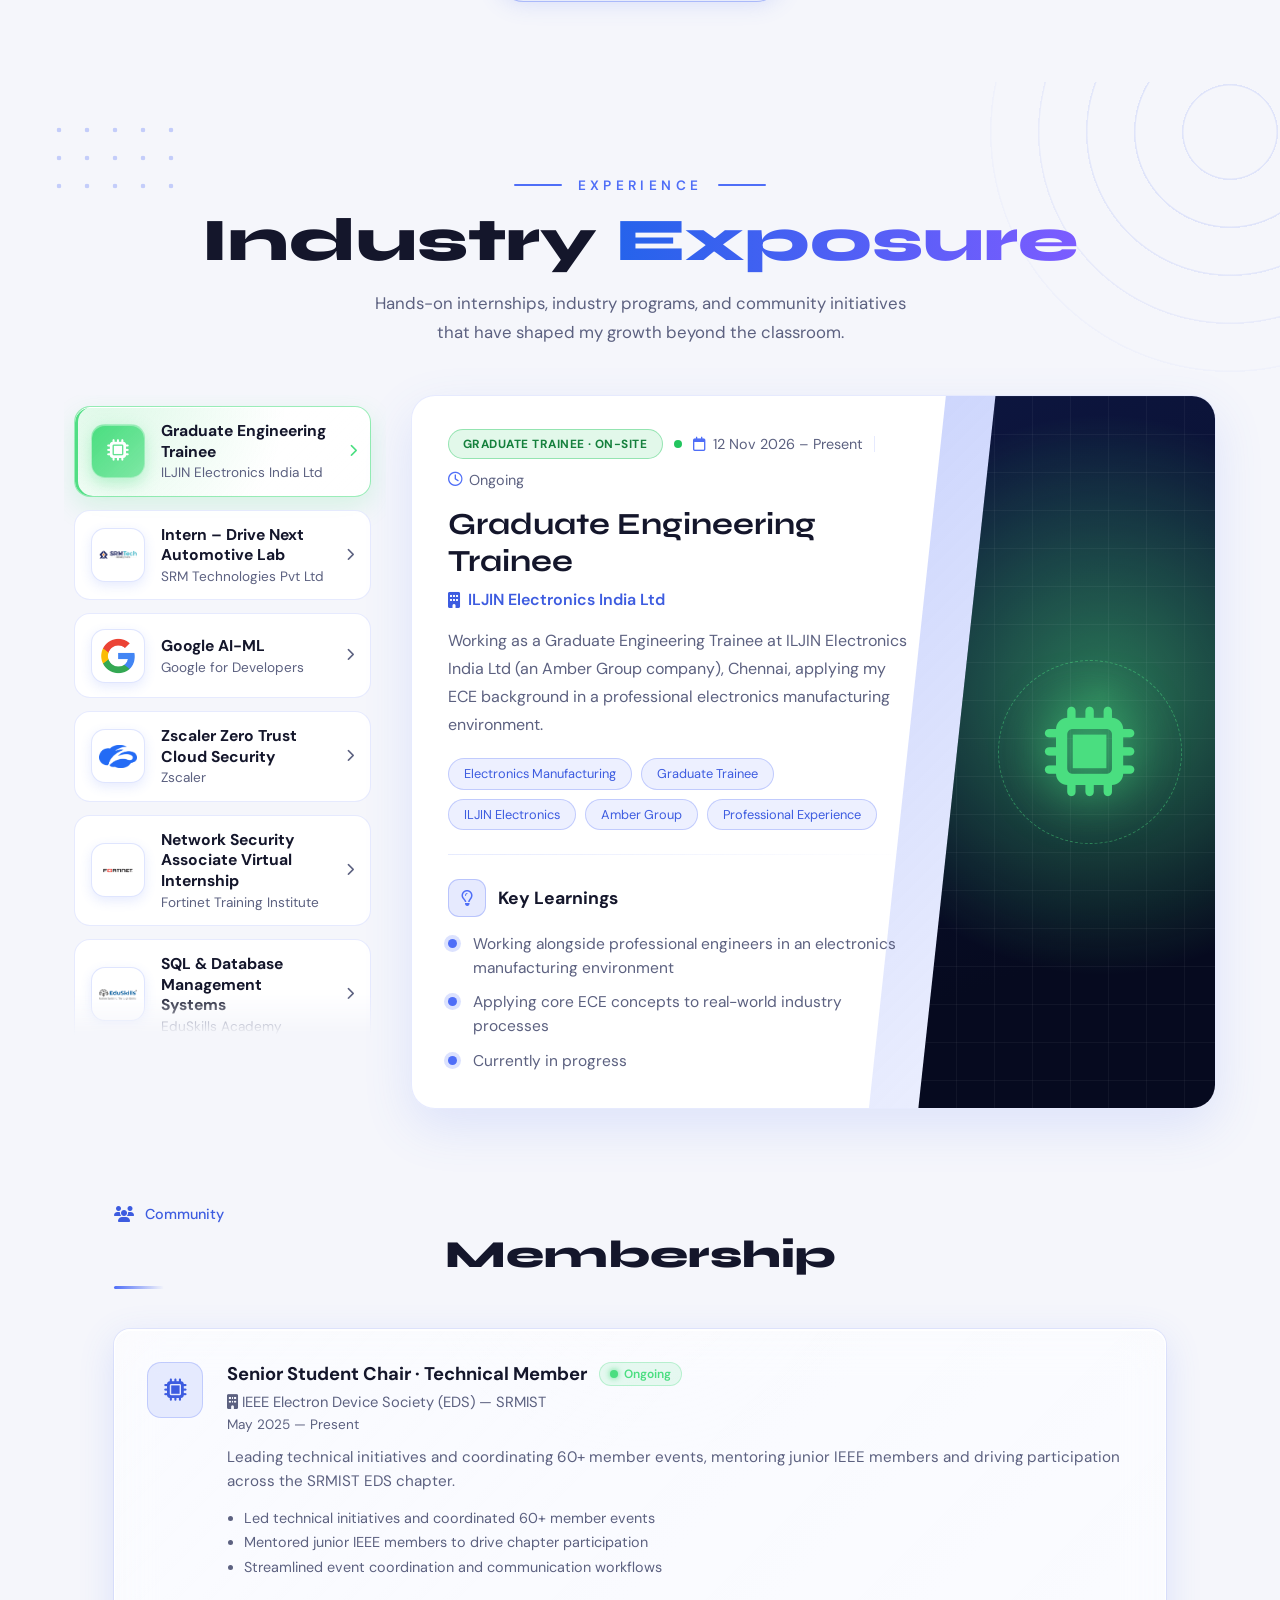
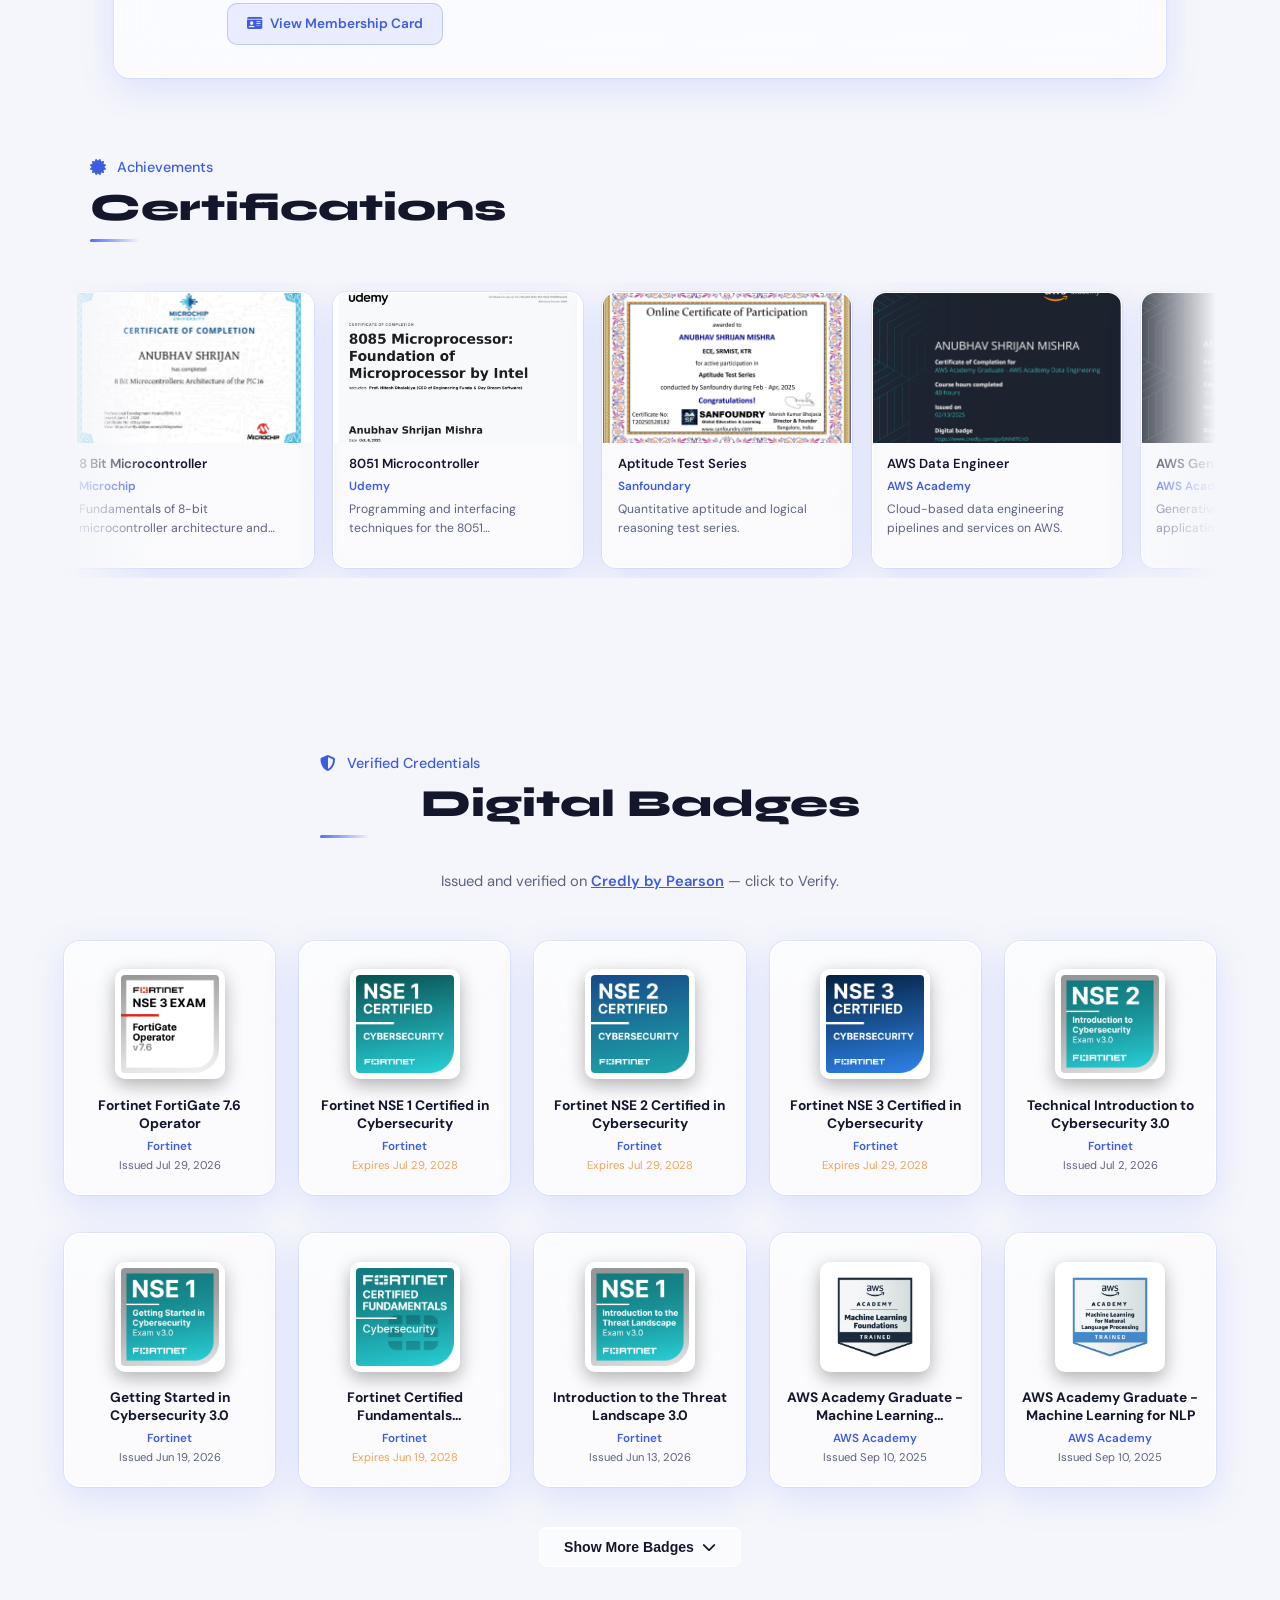
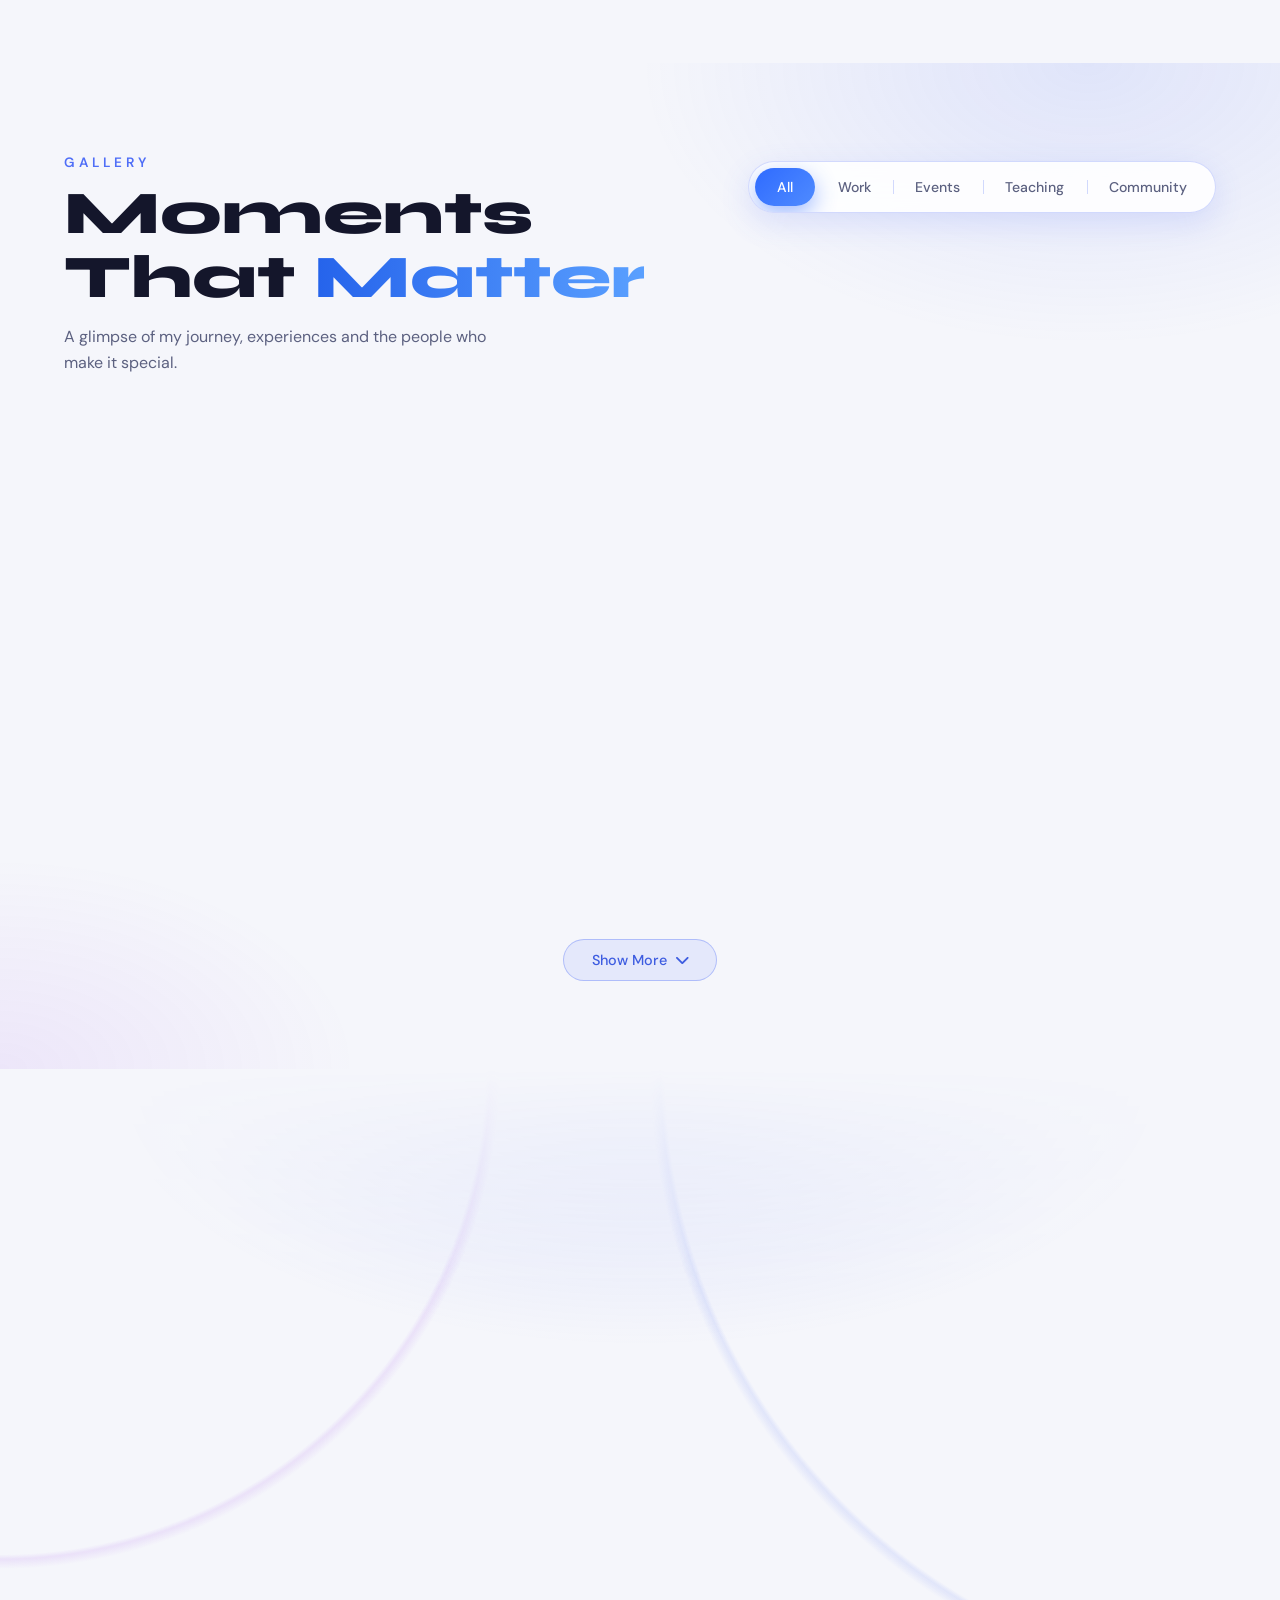
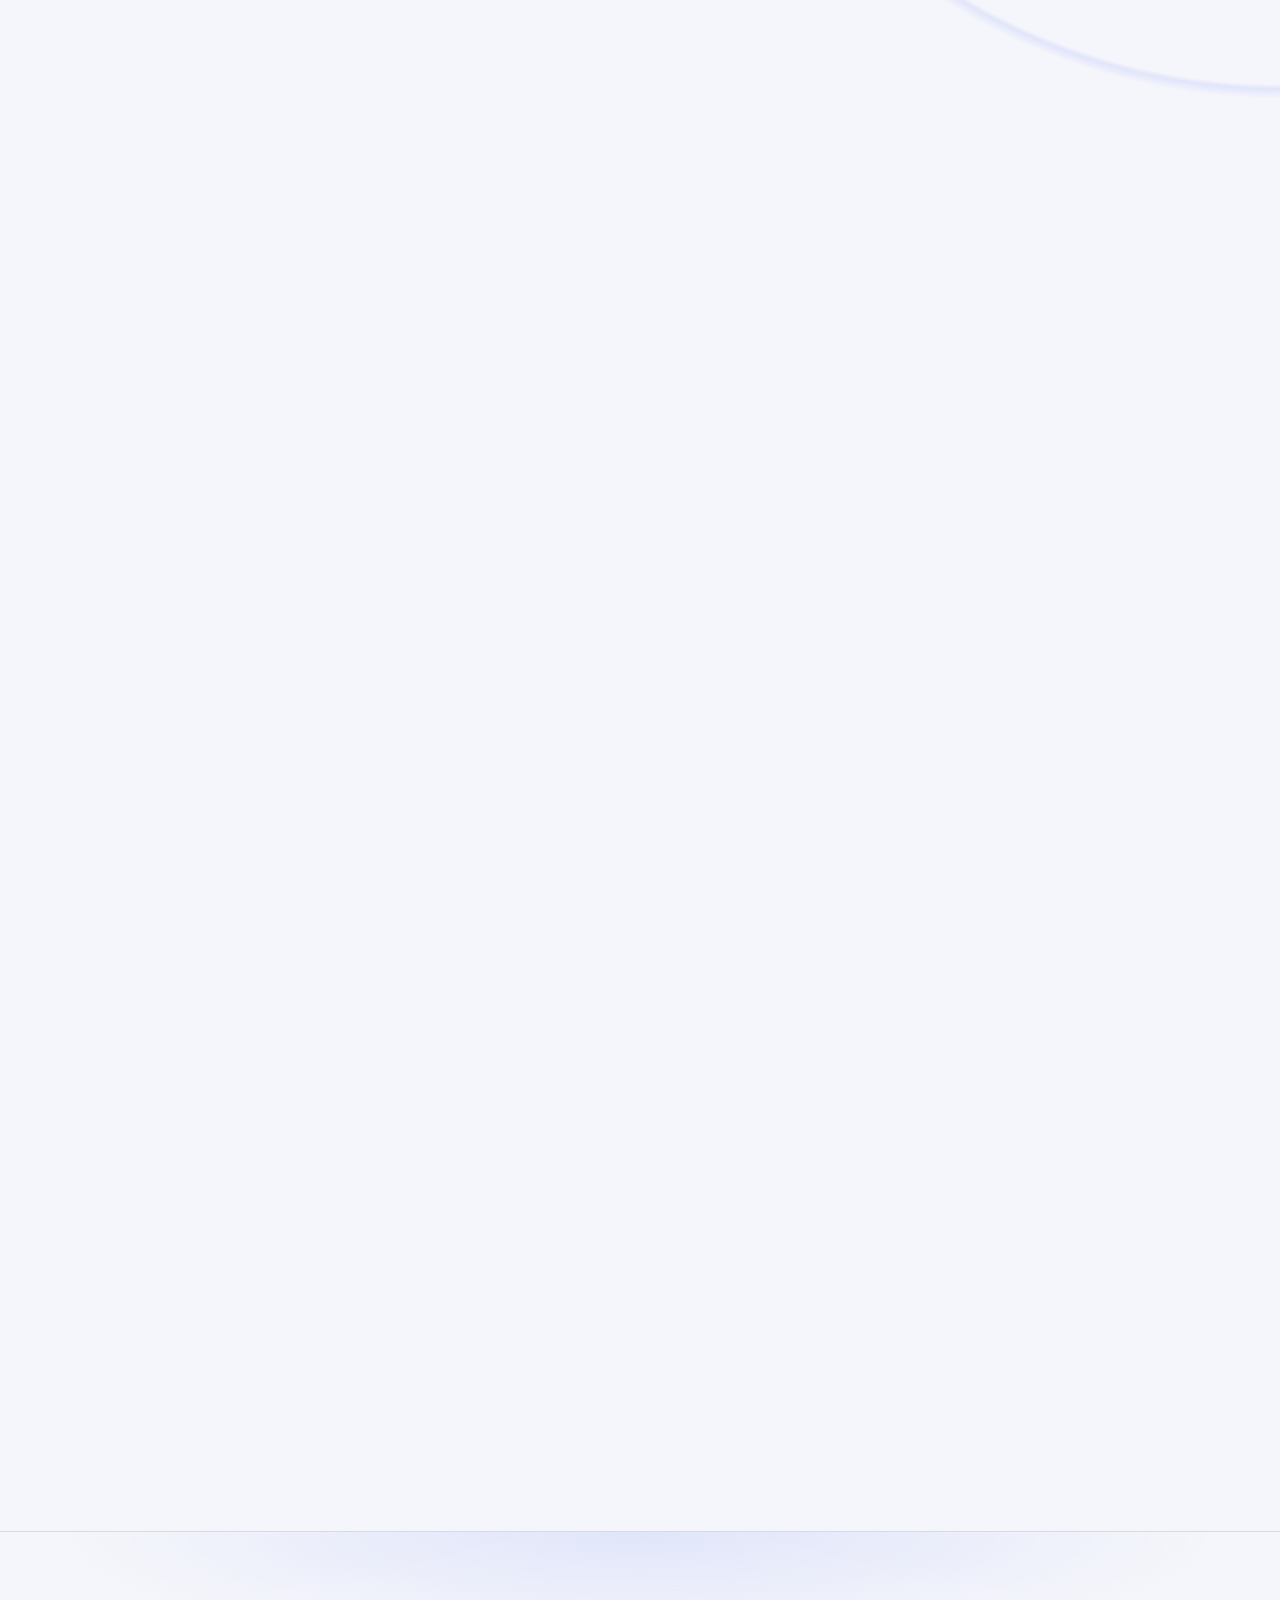
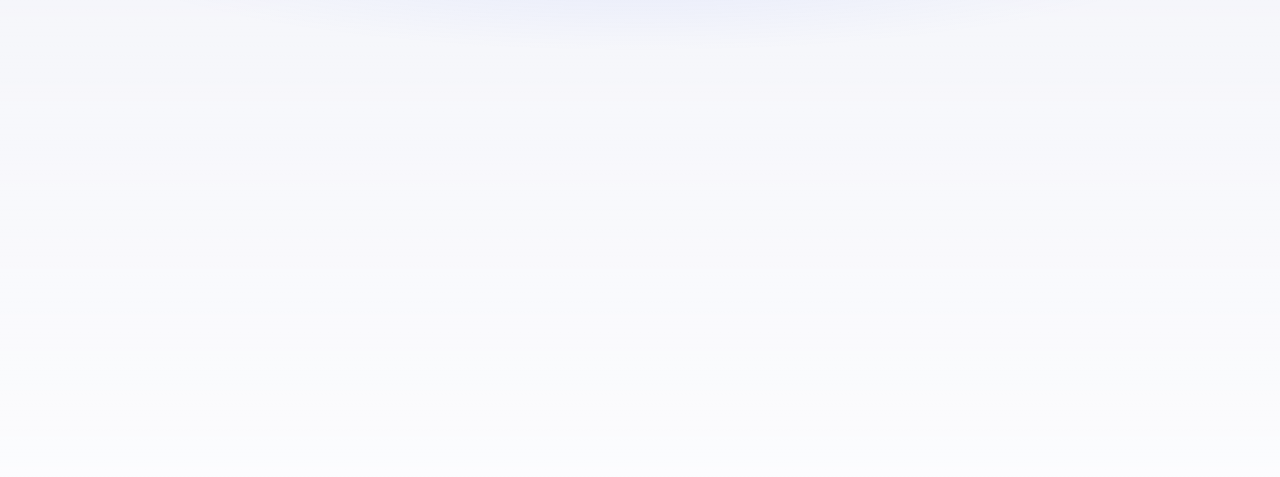
==== commit e46146ca: "New Internship Added" ====
--- a/index.html
+++ b/index.html
@@ -19,7 +19,7 @@
   <meta property="og:url" content="https://anubhav-mishra.vercel.app/">
   <meta property="og:title" content="Anubhav Mishra | Portfolio">
   <meta property="og:description"
-    content="B.Tech ECE (Data Science) student at SRMIST, Chennai. Intern at SRM Technologies Pvt Ltd. Passionate about embedded systems, machine learning, and full-stack web development.">
+    content="B.Tech ECE (Data Science) student at SRMIST, Chennai. Graduate Engineering Trainee at ILJIN Electronics India Ltd. Passionate about embedded systems, machine learning, and full-stack web development.">
   <meta property="og:image" content="https://anubhav-mishra.vercel.app/images/dp.png">
   <meta property="og:image:width" content="1200">
   <meta property="og:image:height" content="630">
@@ -28,7 +28,7 @@
   <meta name="twitter:url" content="https://anubhav-mishra.vercel.app/">
   <meta name="twitter:title" content="Anubhav Mishra | Portfolio">
   <meta name="twitter:description"
-    content="B.Tech ECE (Data Science) student at SRMIST, Chennai. Intern at SRM Technologies Pvt Ltd. Passionate about embedded systems, machine learning, and full-stack web development.">
+    content="B.Tech ECE (Data Science) student at SRMIST, Chennai. Graduate Engineering Trainee at ILJIN Electronics India Ltd. Passionate about embedded systems, machine learning, and full-stack web development.">
   <meta name="twitter:image" content="https://anubhav-mishra.vercel.app/images/dp.png">
 
   <meta name="description"
@@ -39,7 +39,7 @@
   <link href="https://fonts.googleapis.com/css2?family=Mrs+Saint+Delafield&display=swap" rel="stylesheet" />
   <link rel="stylesheet" href="https://cdnjs.cloudflare.com/ajax/libs/font-awesome/6.5.0/css/all.min.css" />
 
-  <link rel="stylesheet" href="style.css?v=38" />
+  <link rel="stylesheet" href="style.css?v=42" />
   <link href="https://cdn.jsdelivr.net/npm/remixicon@4.2.0/fonts/remixicon.css" rel="stylesheet">
   <script src="https://cdn.jsdelivr.net/npm/@emailjs/browser@4/dist/email.min.js"></script>
 
@@ -245,14 +245,14 @@
         </p>
 
         <div class="hero-intern-card">
-          <span class="intern-label">Intern at</span>
-          <a href="https://www.srmtech.com" target="_blank" rel="noopener noreferrer" class="company-pill"
-            aria-label="SRM Technologies">
-            <img src="images/srmtech-logo.png" alt="SRM Technologies logo">
+          <span class="intern-label">Working at</span>
+          <a href="https://www.iljin.co.in" target="_blank" rel="noopener noreferrer" class="company-pill"
+            aria-label="ILJIN Electronics">
+            <img src="images/iljin-logo.png" alt="ILJIN Electronics logo">
           </a>
           <div class="intern-info">
-            <strong>Drive Next Automotive Lab</strong>
-            <span>Engineering Intern</span>
+            <strong>ILJIN Electronics India Ltd</strong>
+            <span>Graduate Engineering Trainee</span>
           </div>
         </div>
 
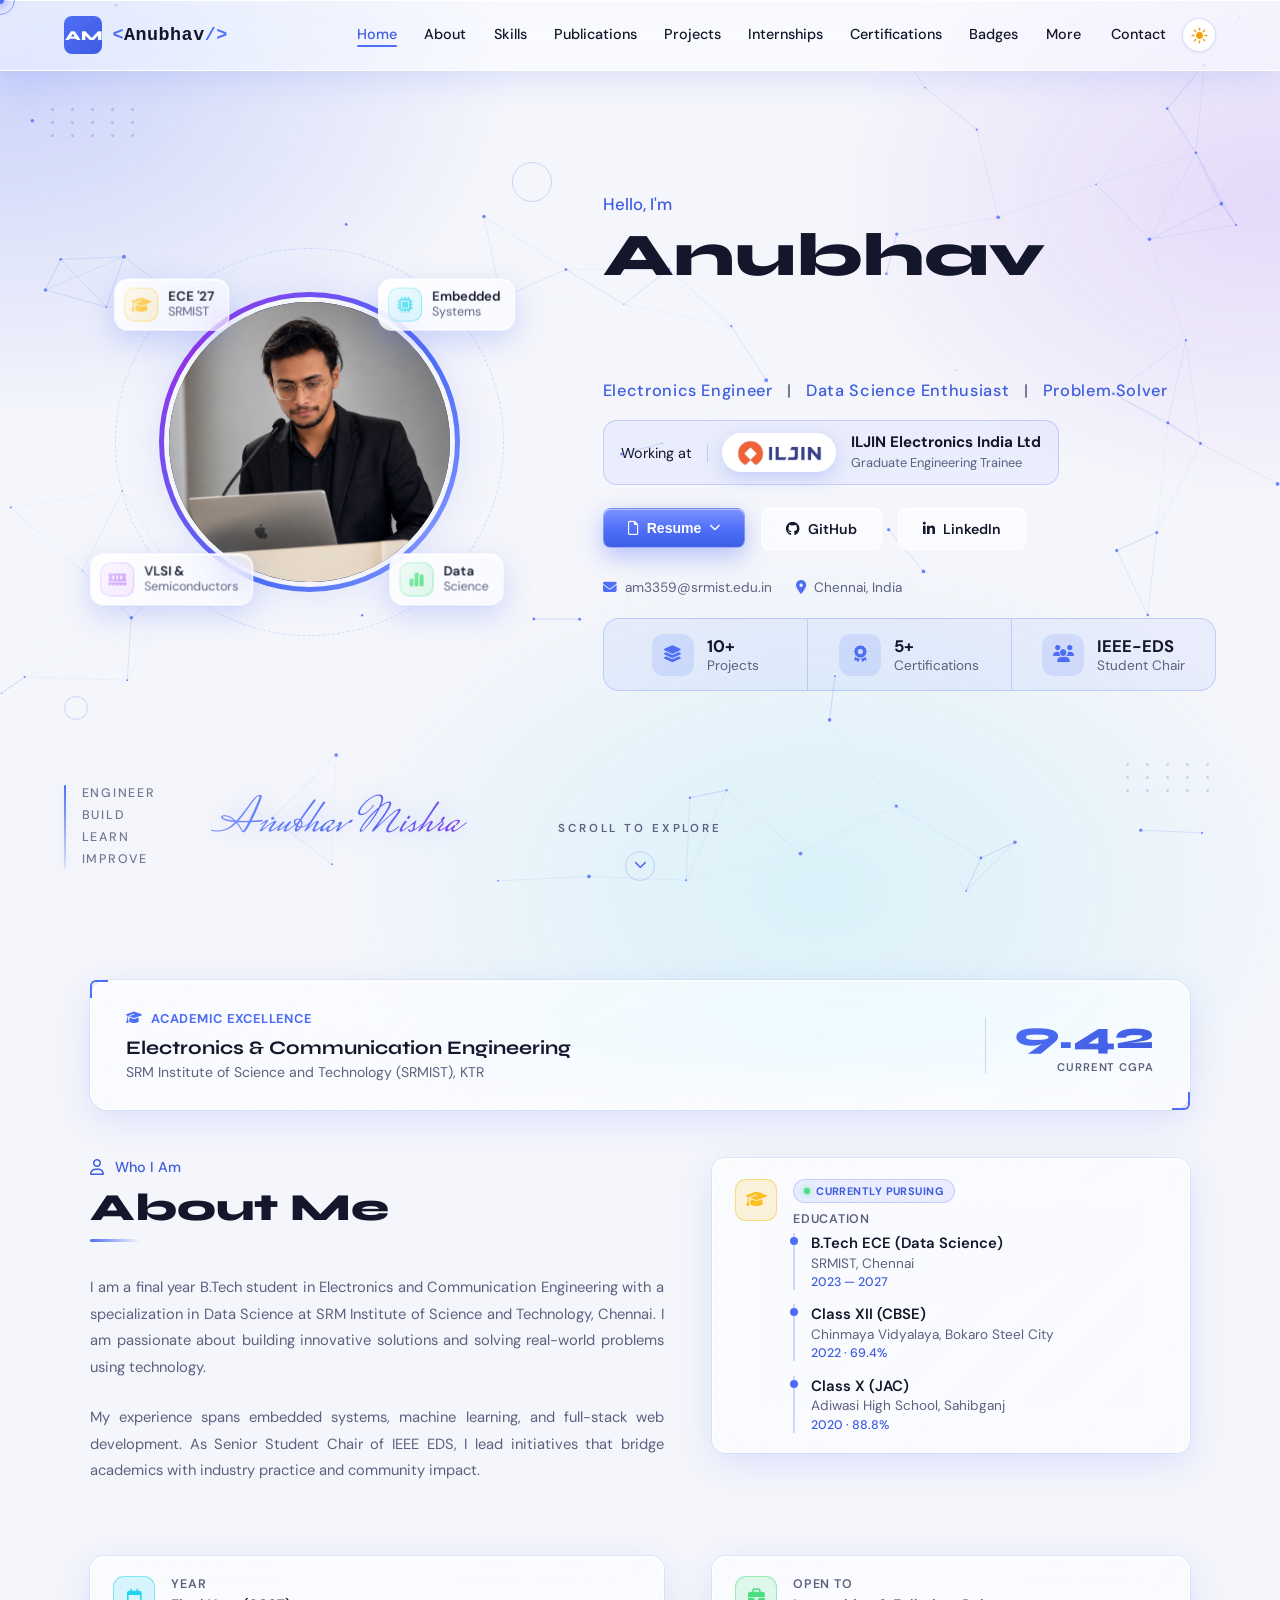
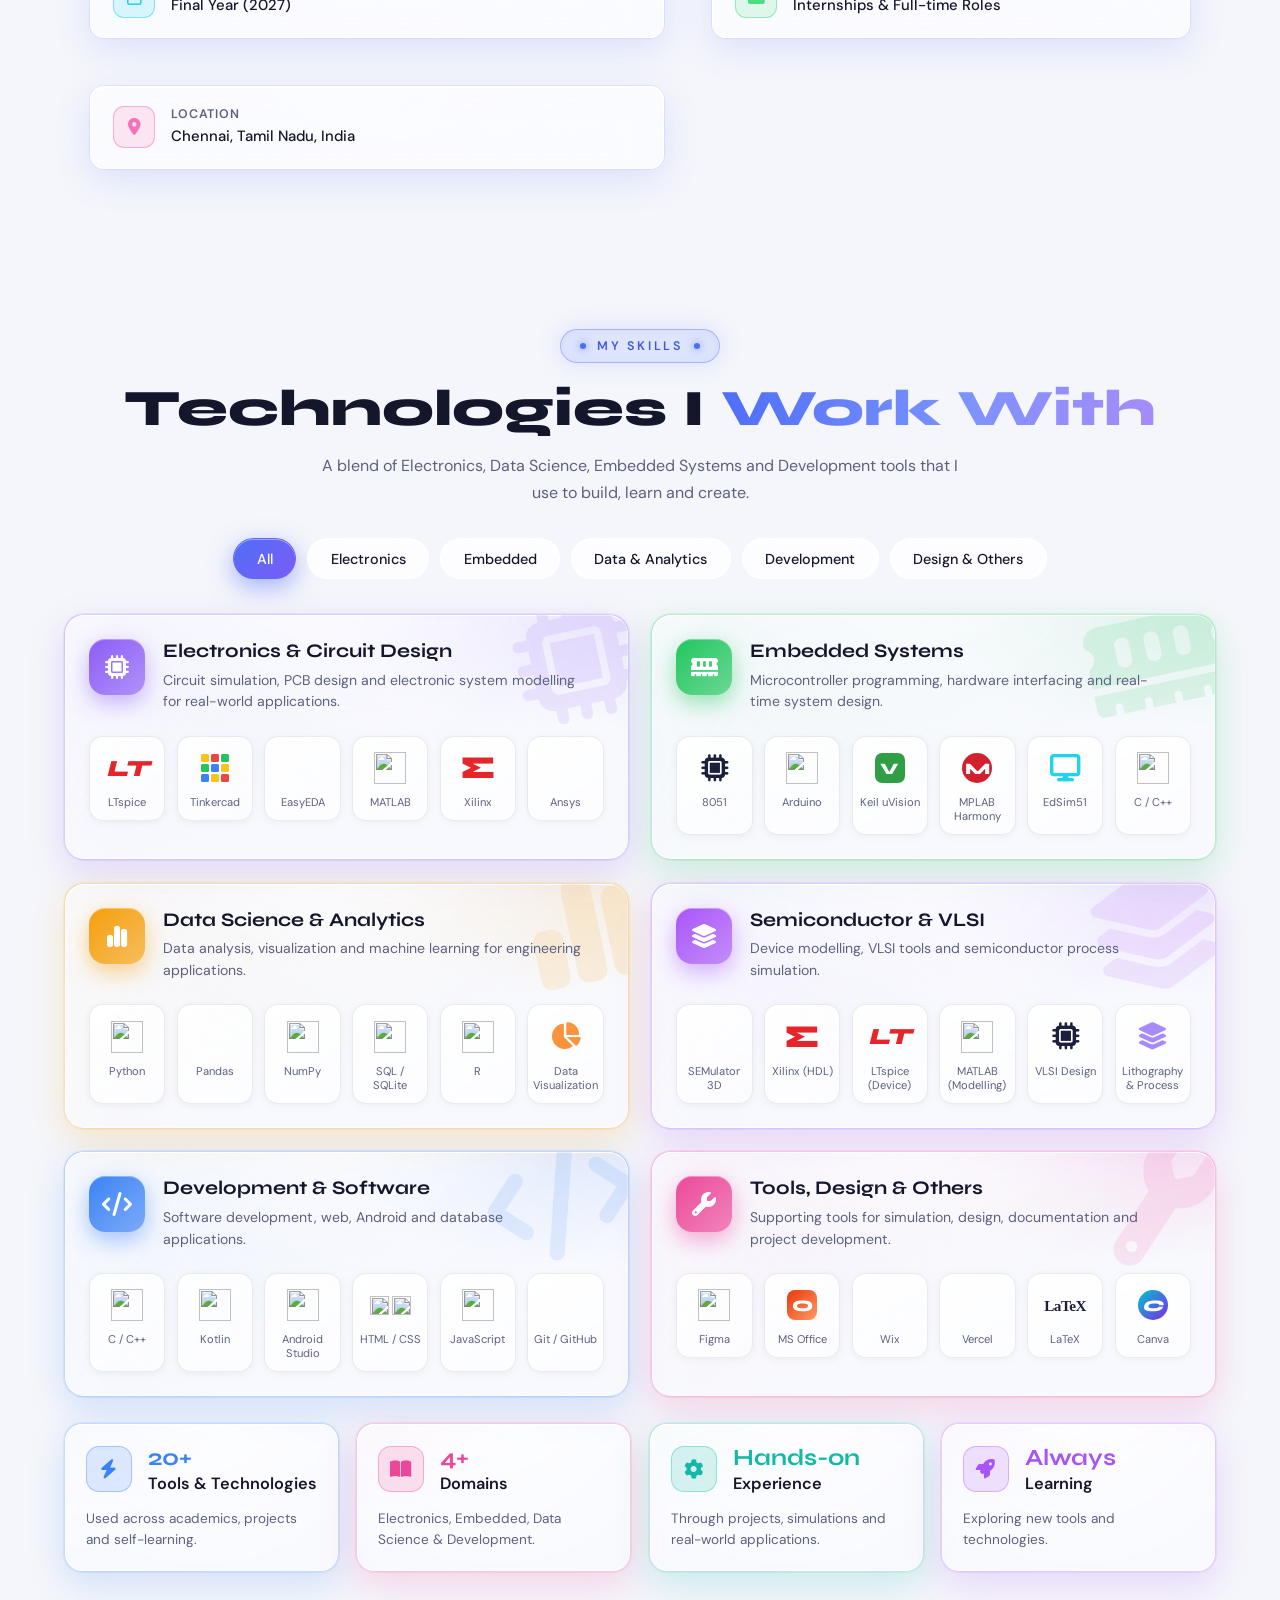
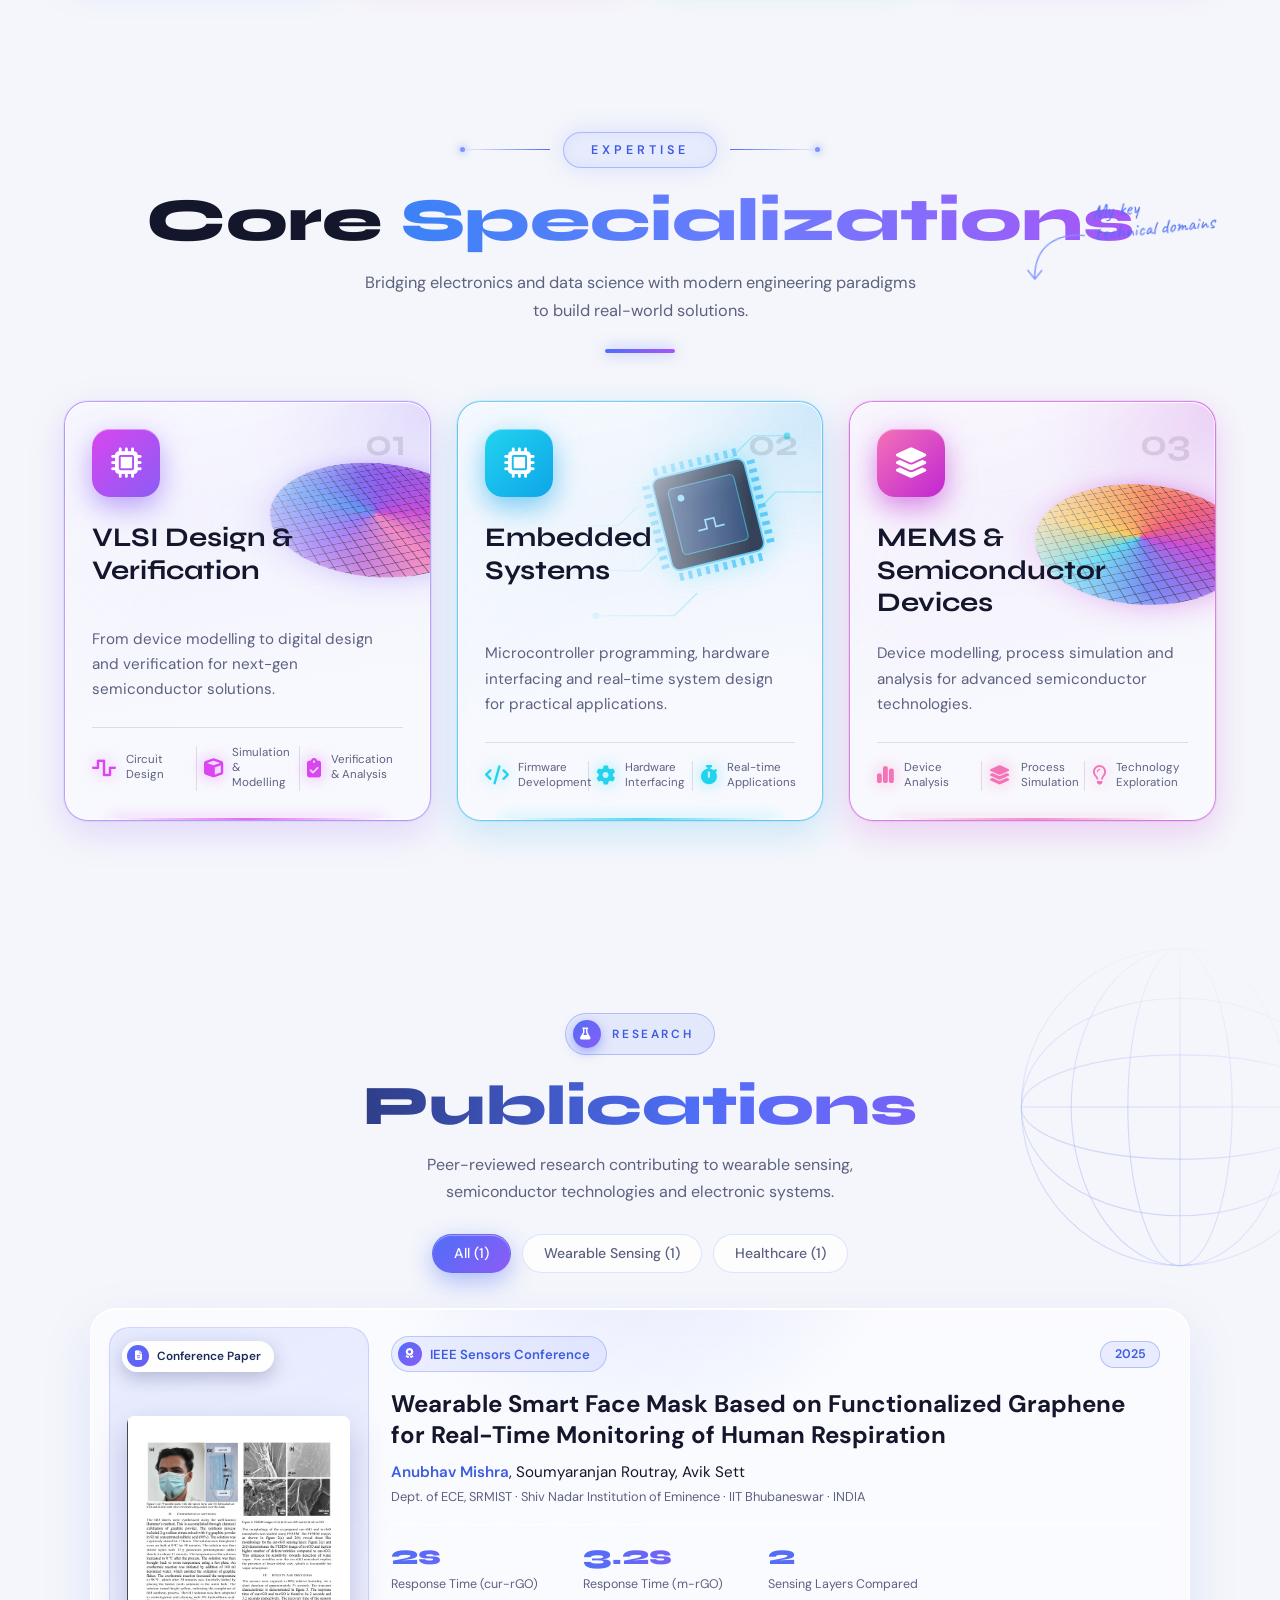
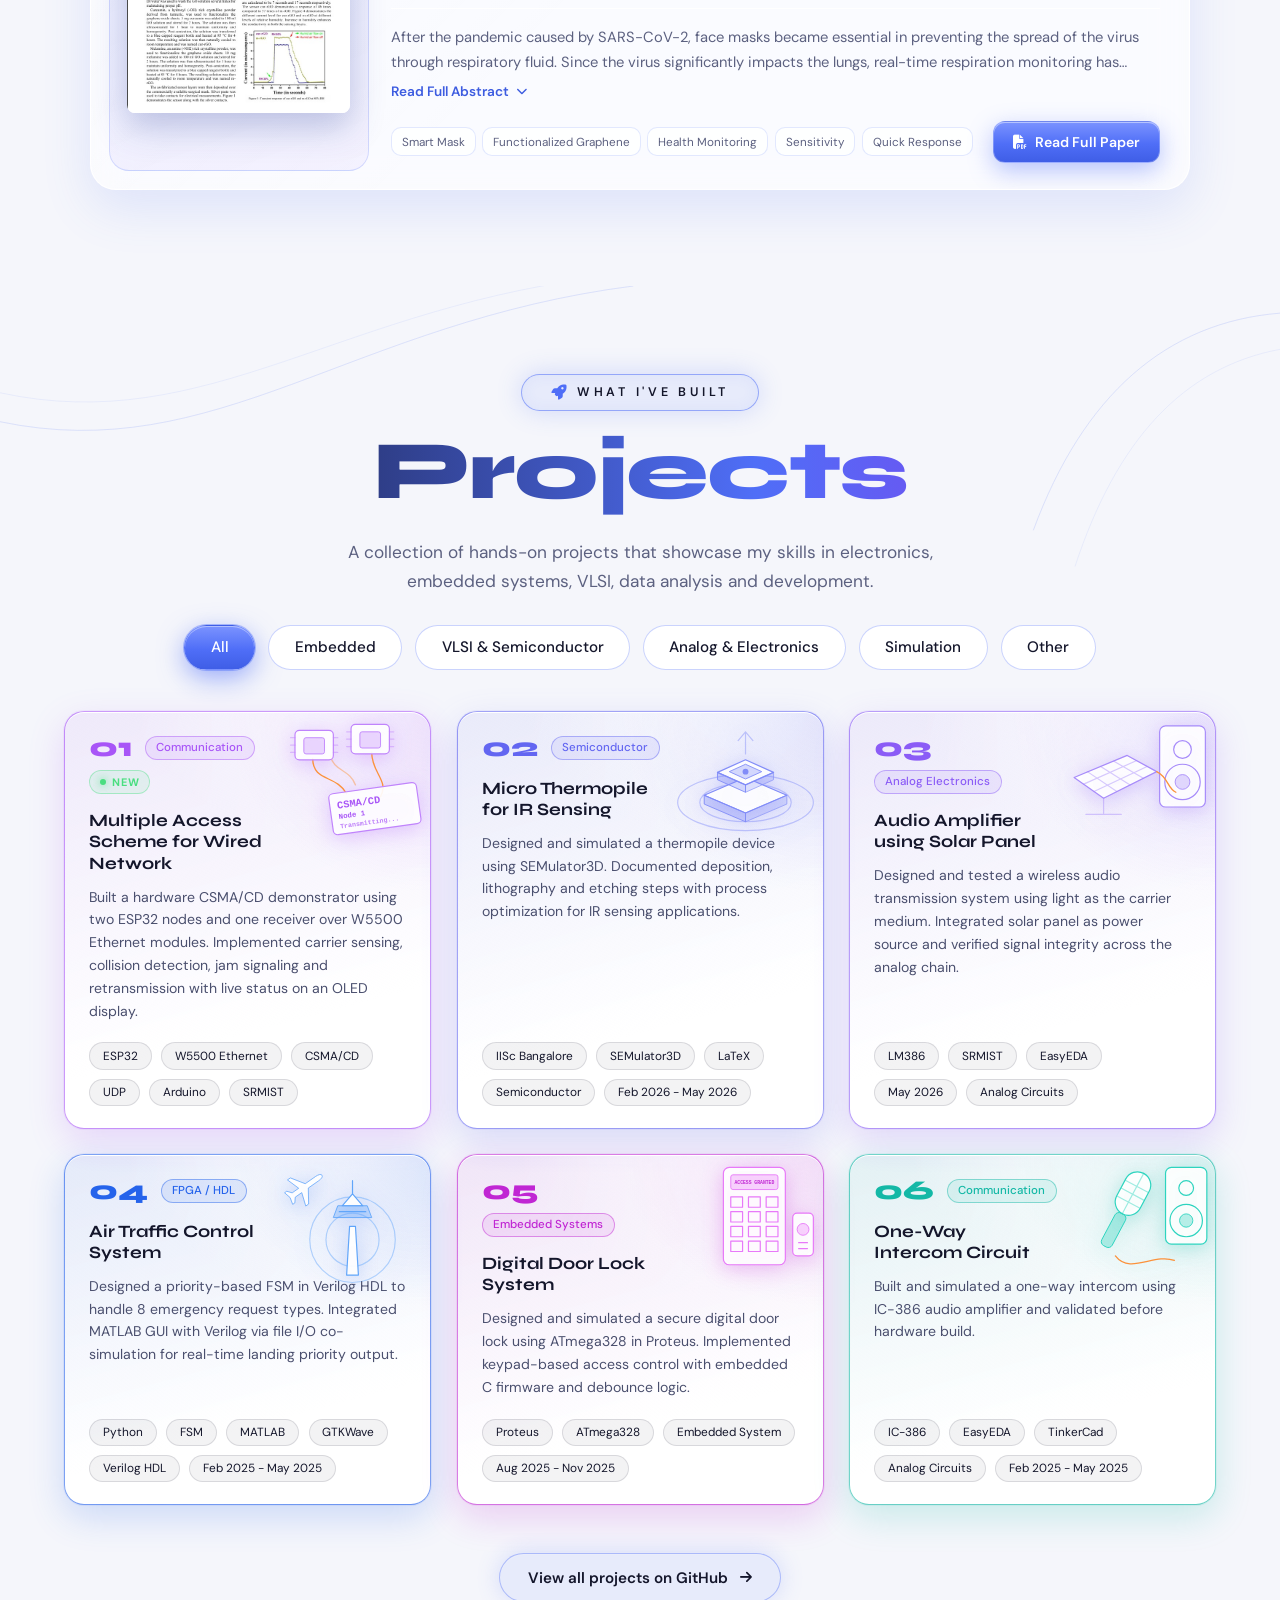
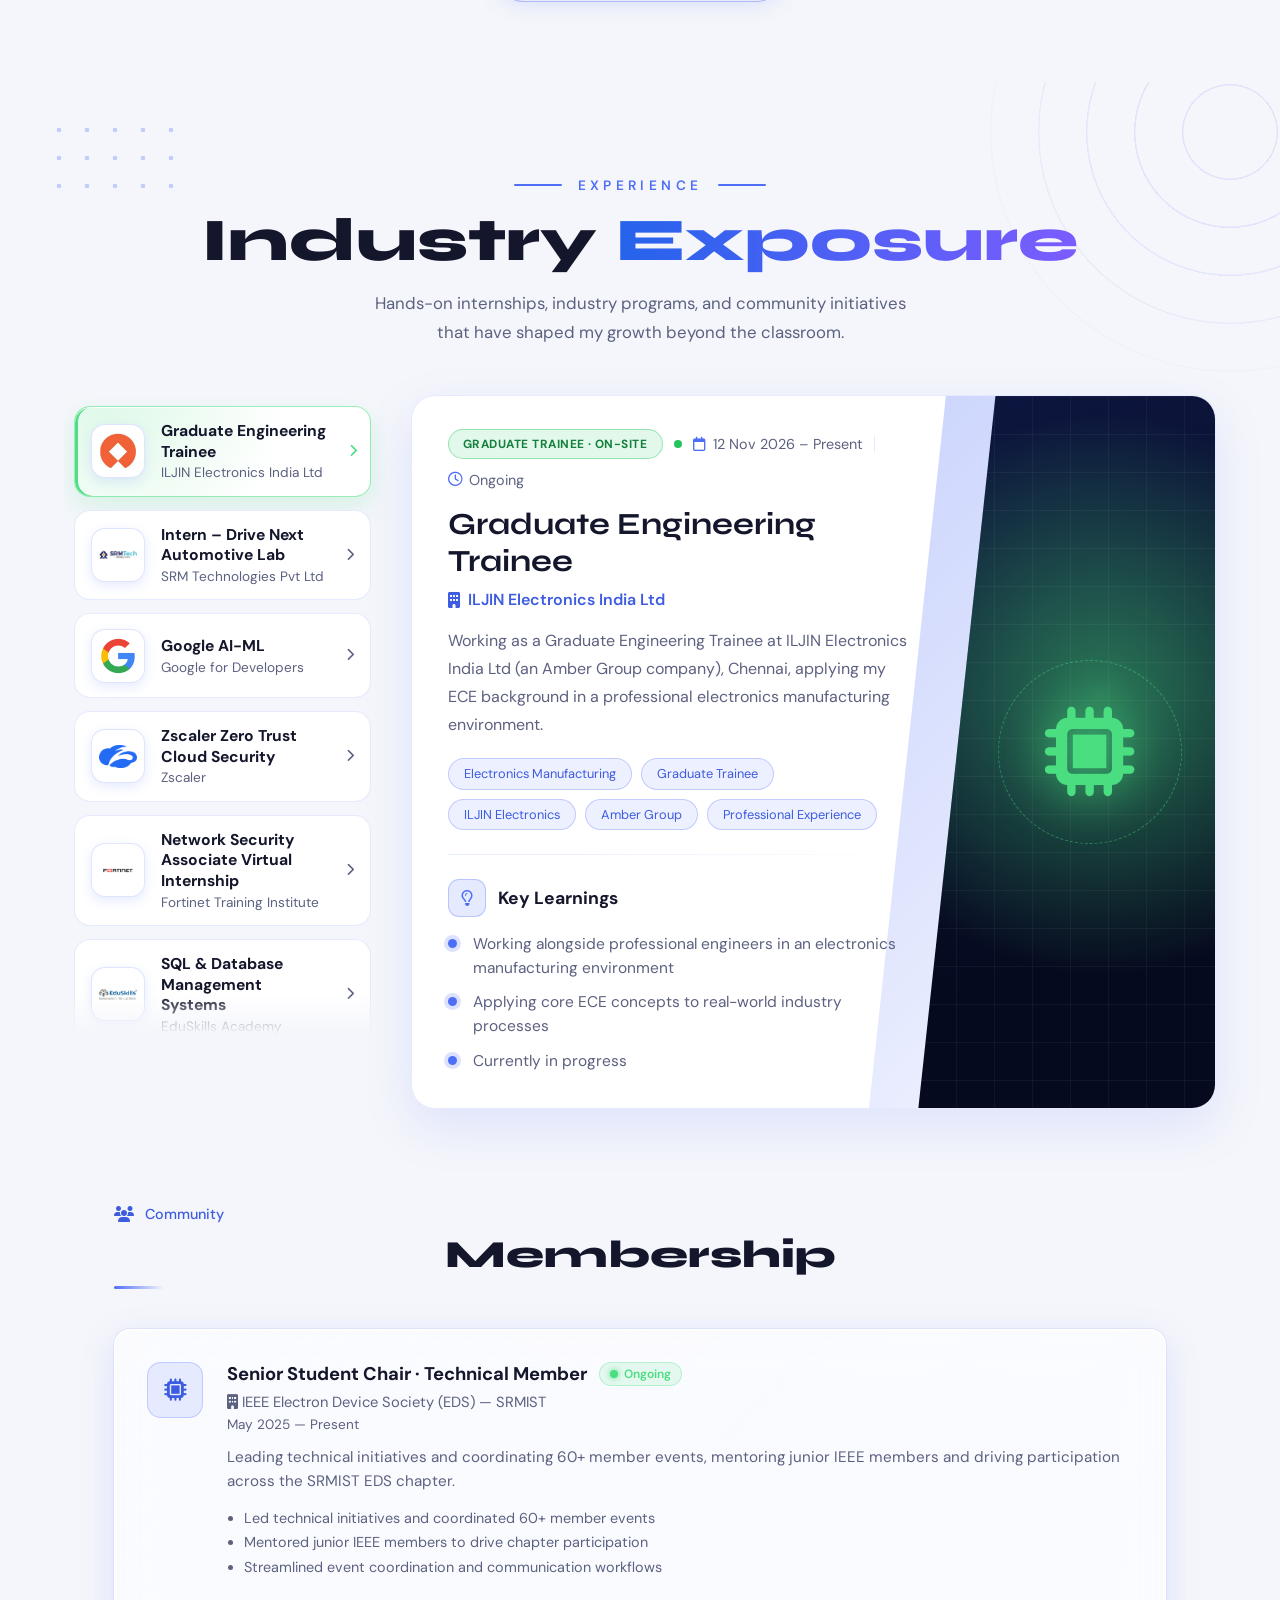
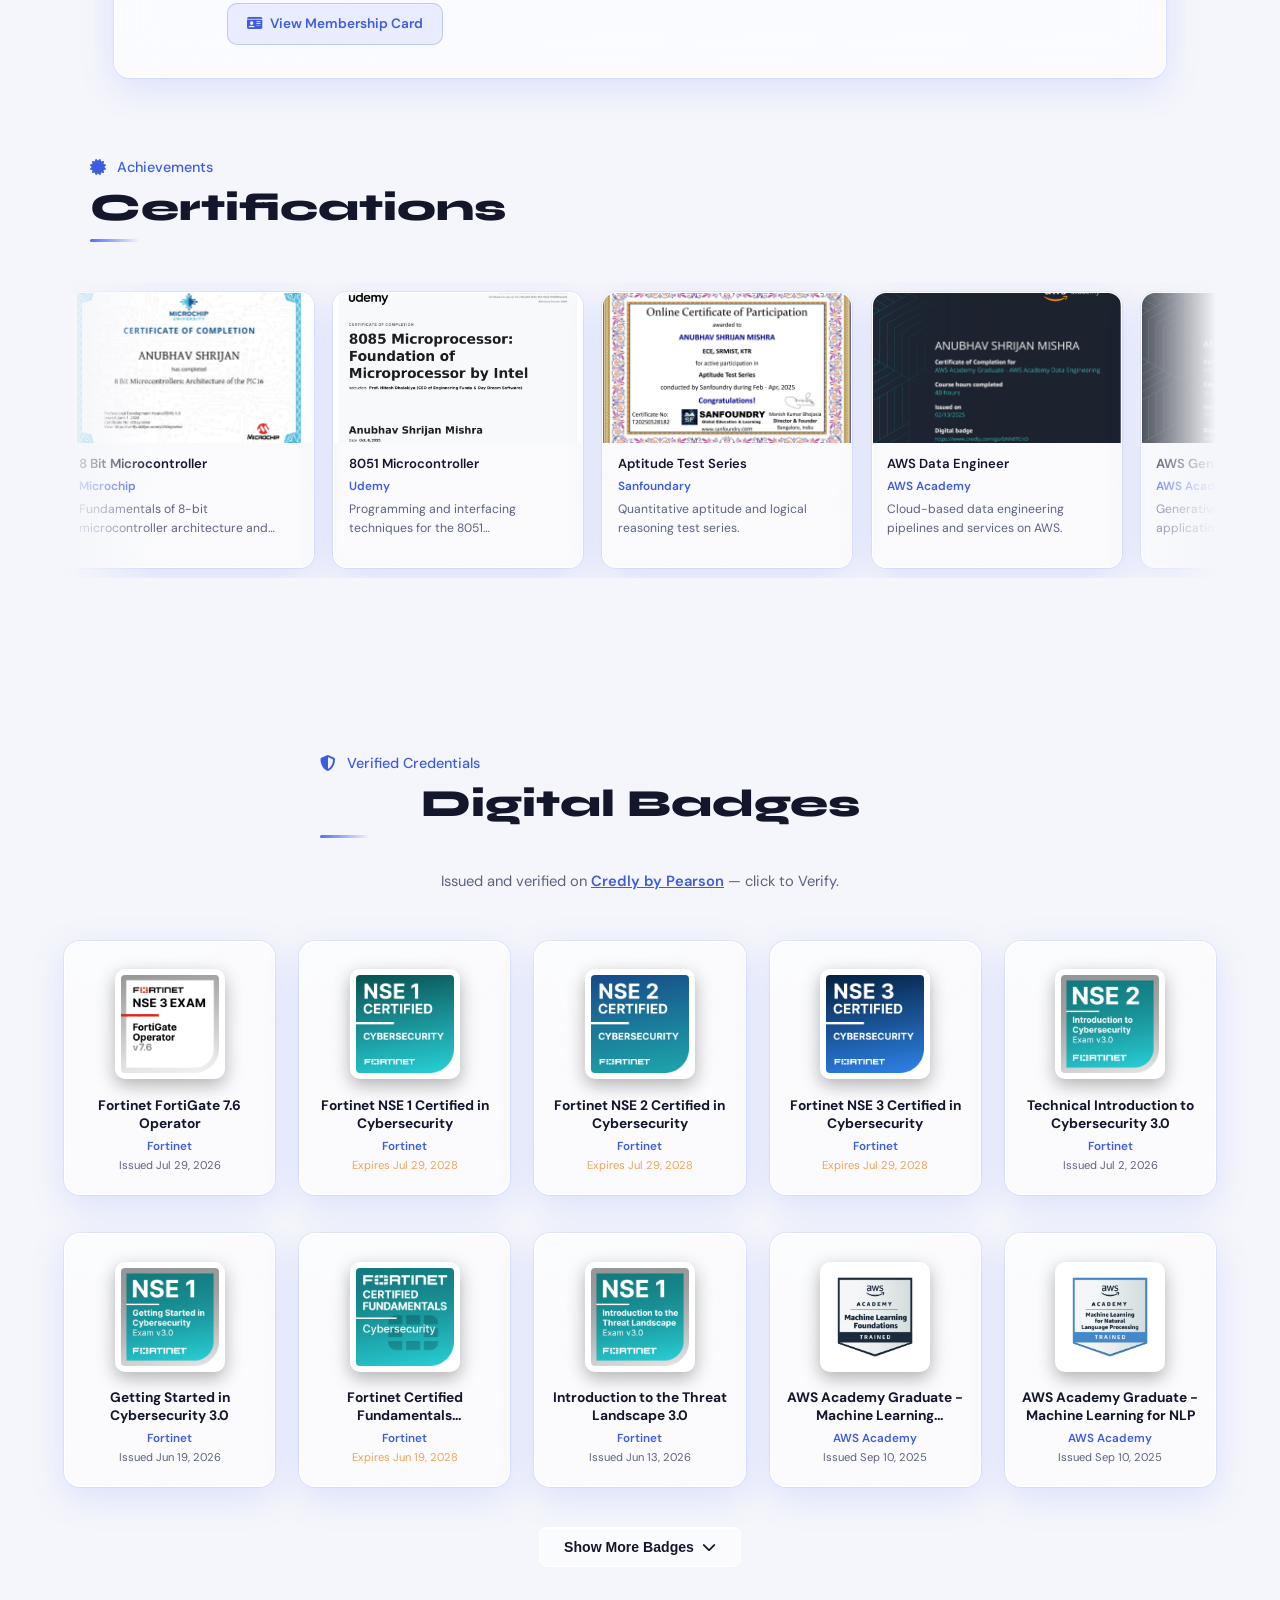
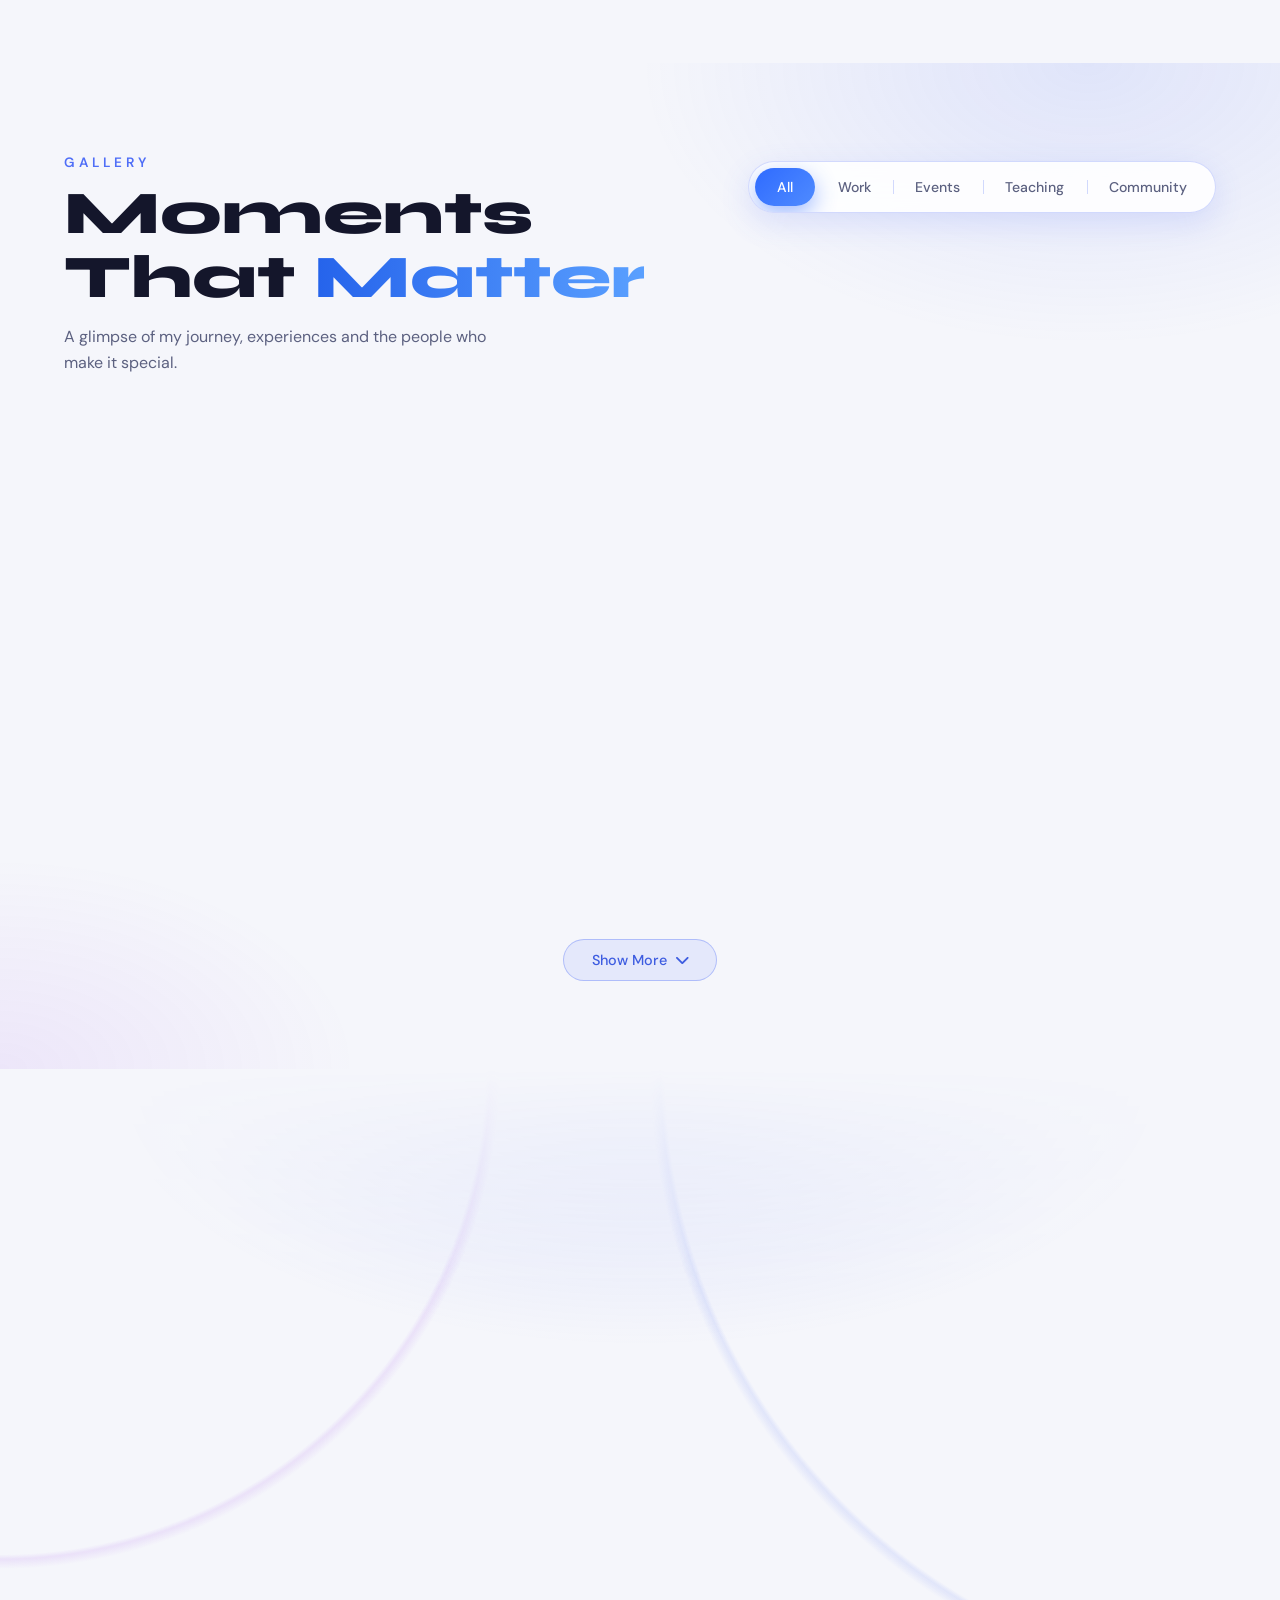
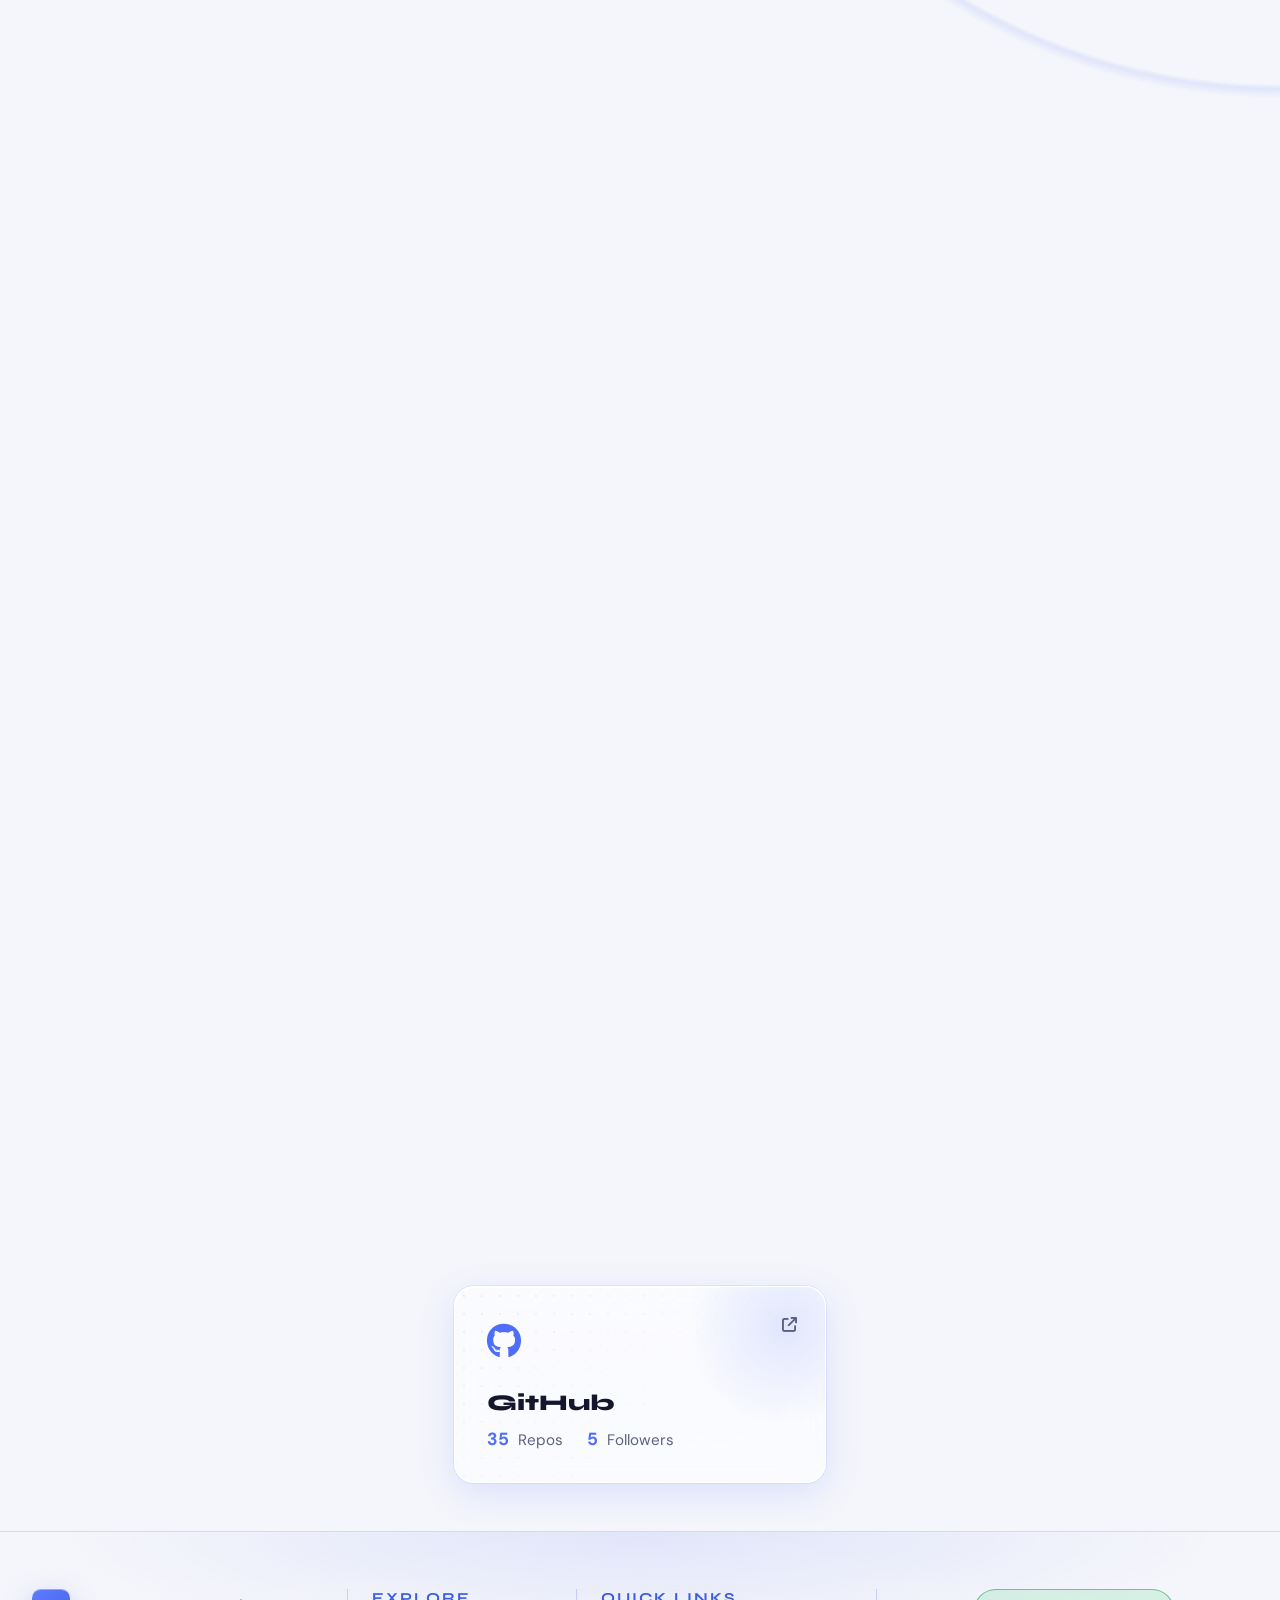
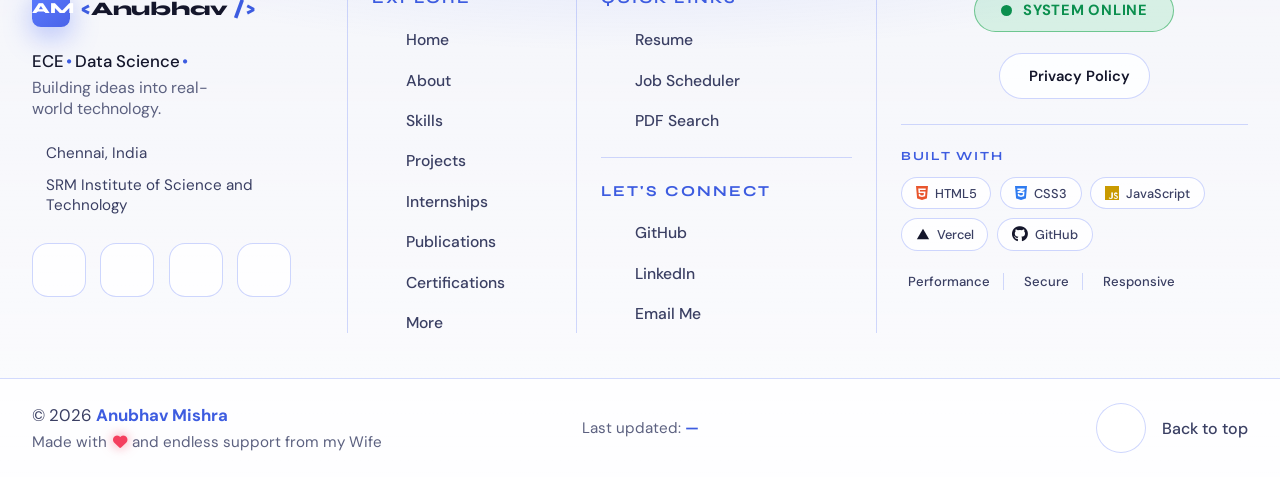
==== commit c134ae8d: "Update" ====
--- a/index.html
+++ b/index.html
@@ -1276,6 +1276,17 @@
             </figcaption>
             <span class="gl-zoom"><i class="fa-solid fa-expand"></i></span>
           </figure>
+                    <figure class="gl-card gl-c8" data-cat="work" data-full="images/p8.jpg" data-title="First Day at ILJIN"
+            tabindex="0" role="button">
+            <img src="images/p8.jpg" alt="Outside the ILJIN Electronics facility, Chennai" loading="lazy"
+              style="--pos:center 38%" onerror="this.style.display='none'">
+            <figcaption>
+              <span class="gl-num">08</span>
+              <h3>First Day at ILJIN</h3>
+              <p>Graduate Engineering Trainee, Chennai</p>
+            </figcaption>
+            <span class="gl-zoom"><i class="fa-solid fa-expand"></i></span>
+          </figure>
         </div>
       </div>
 
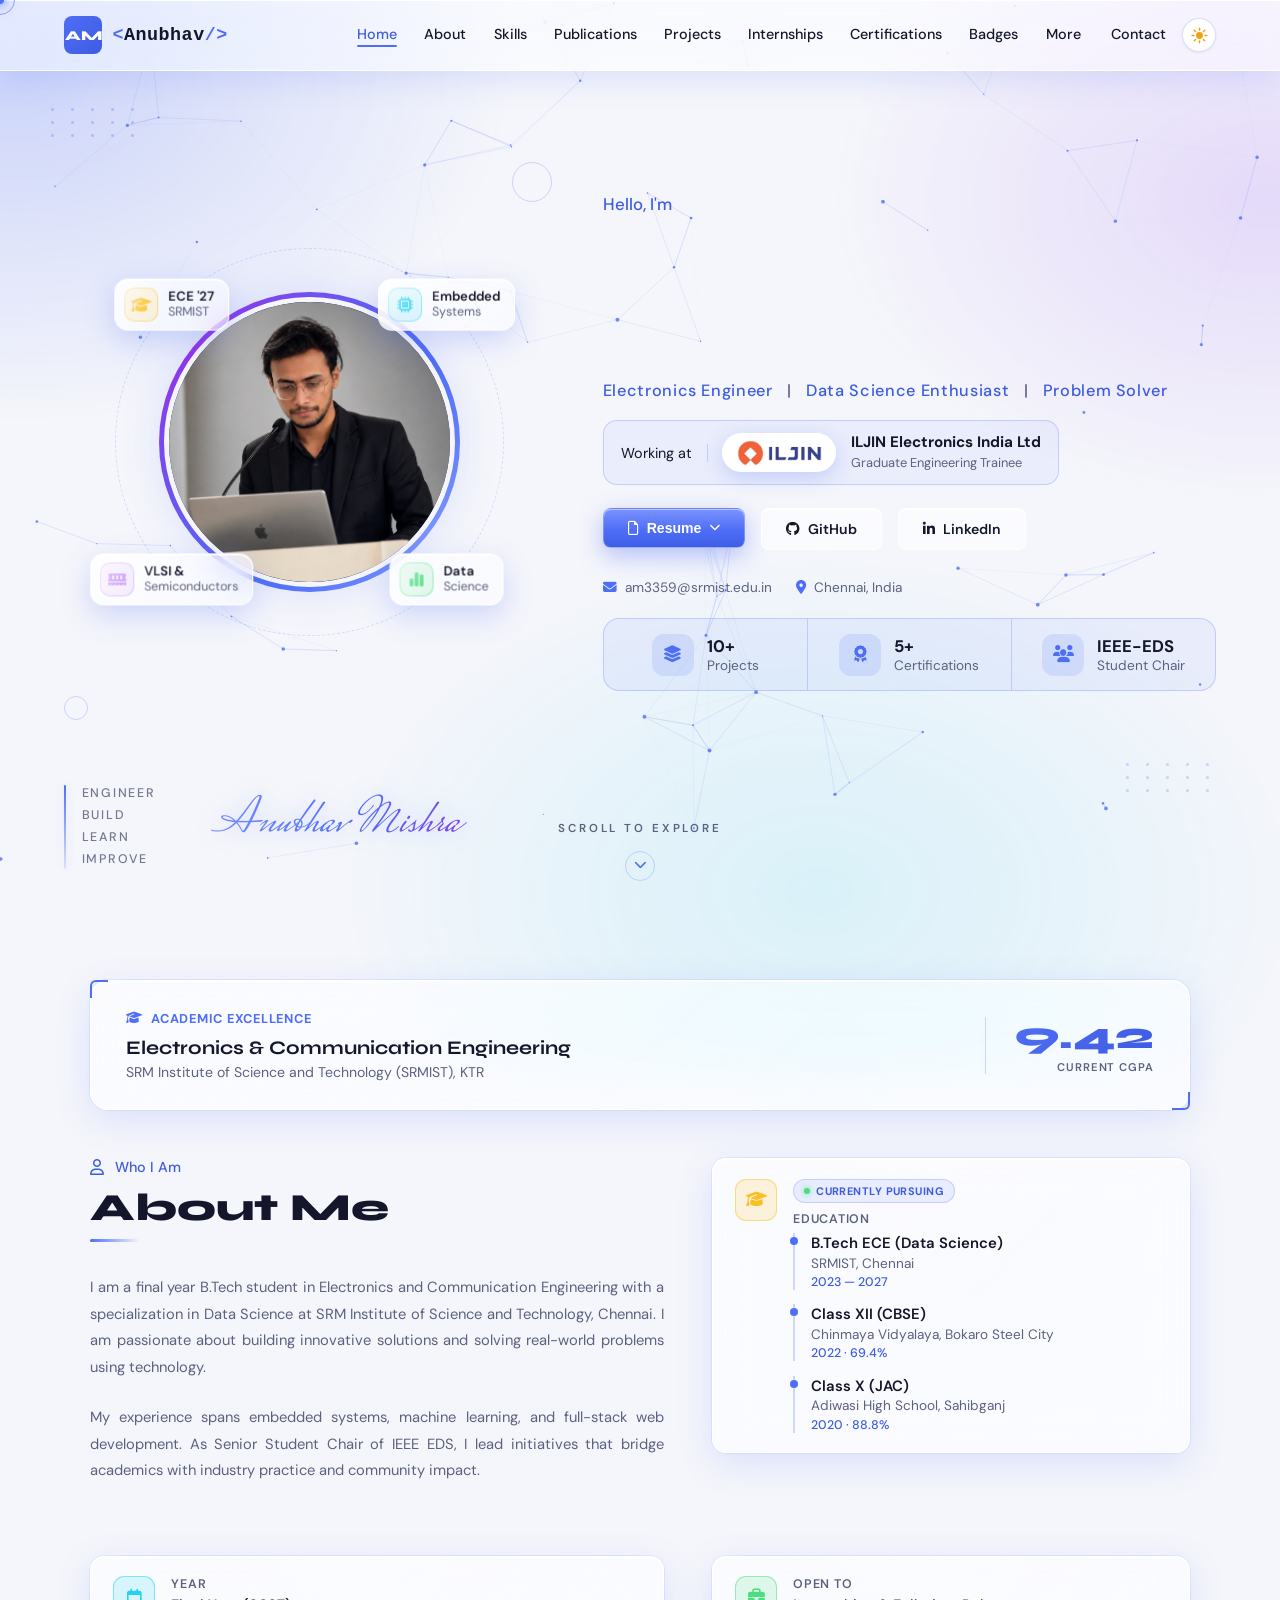
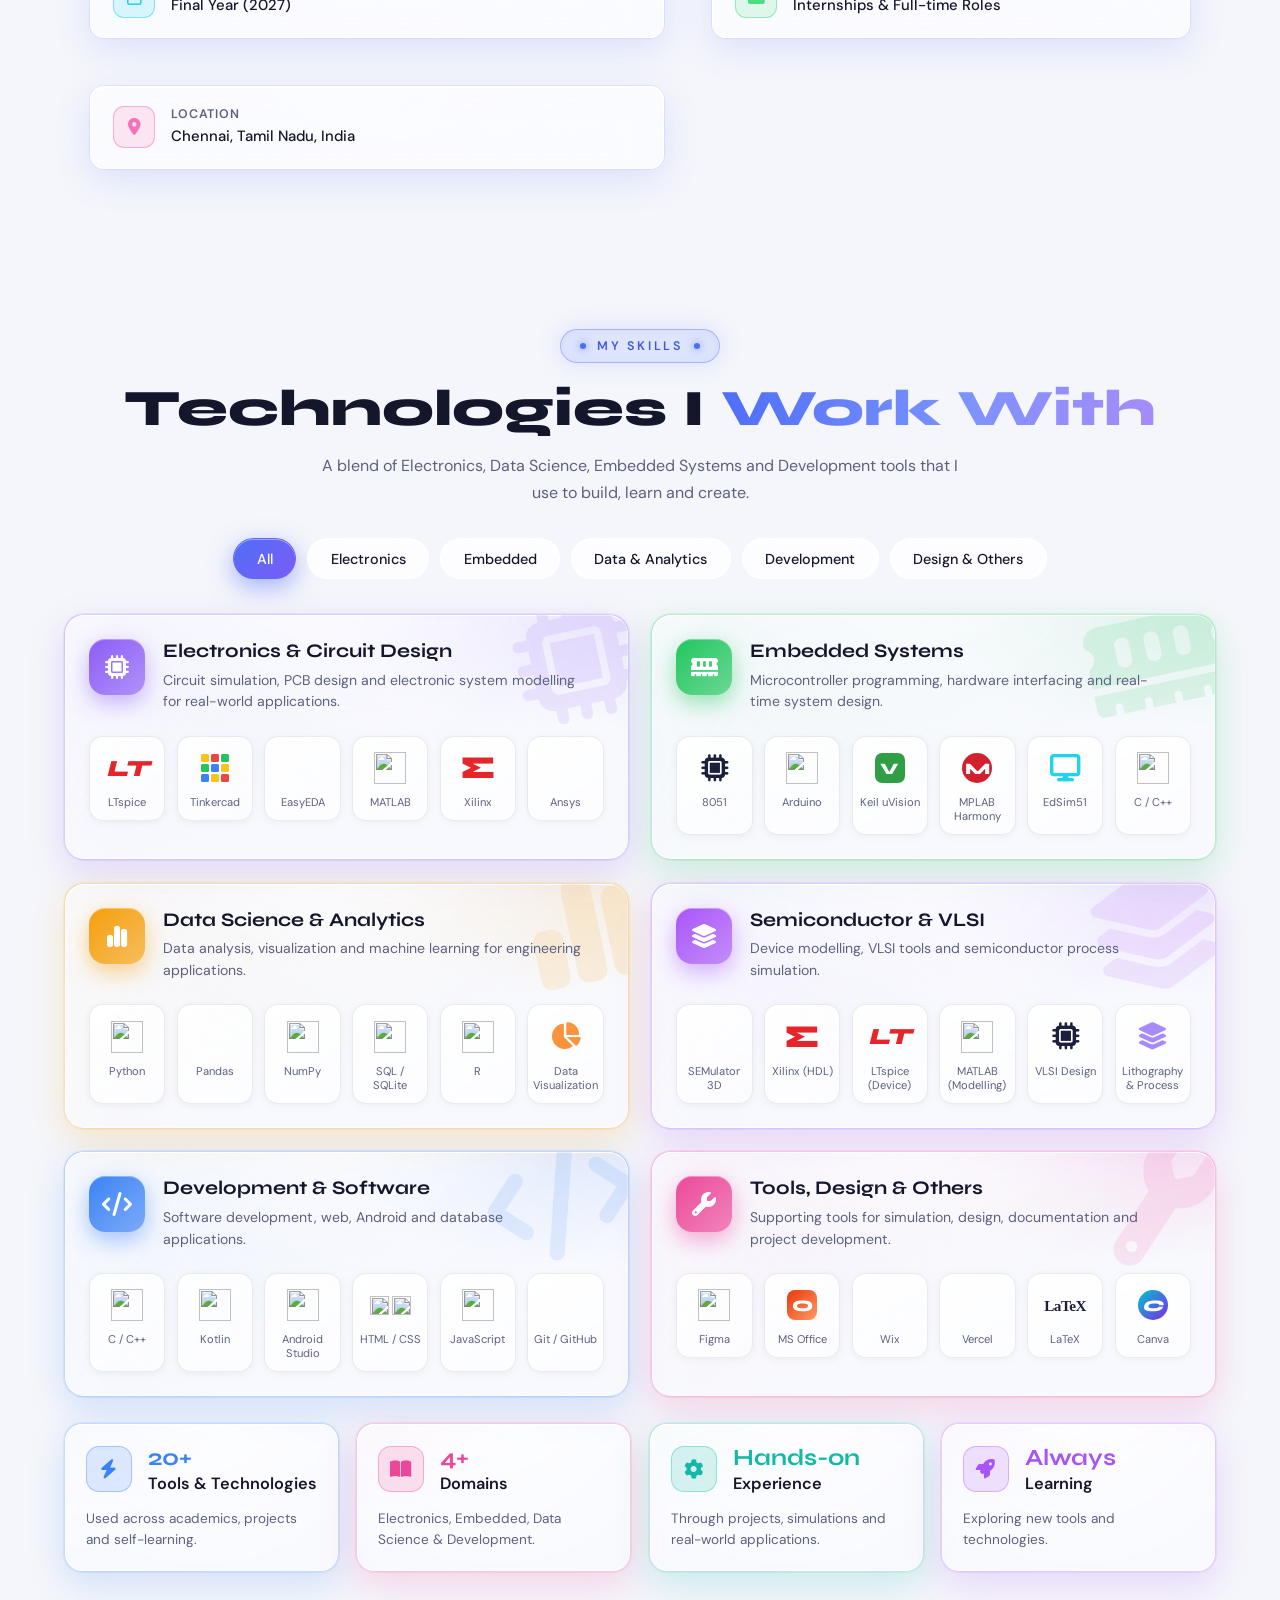
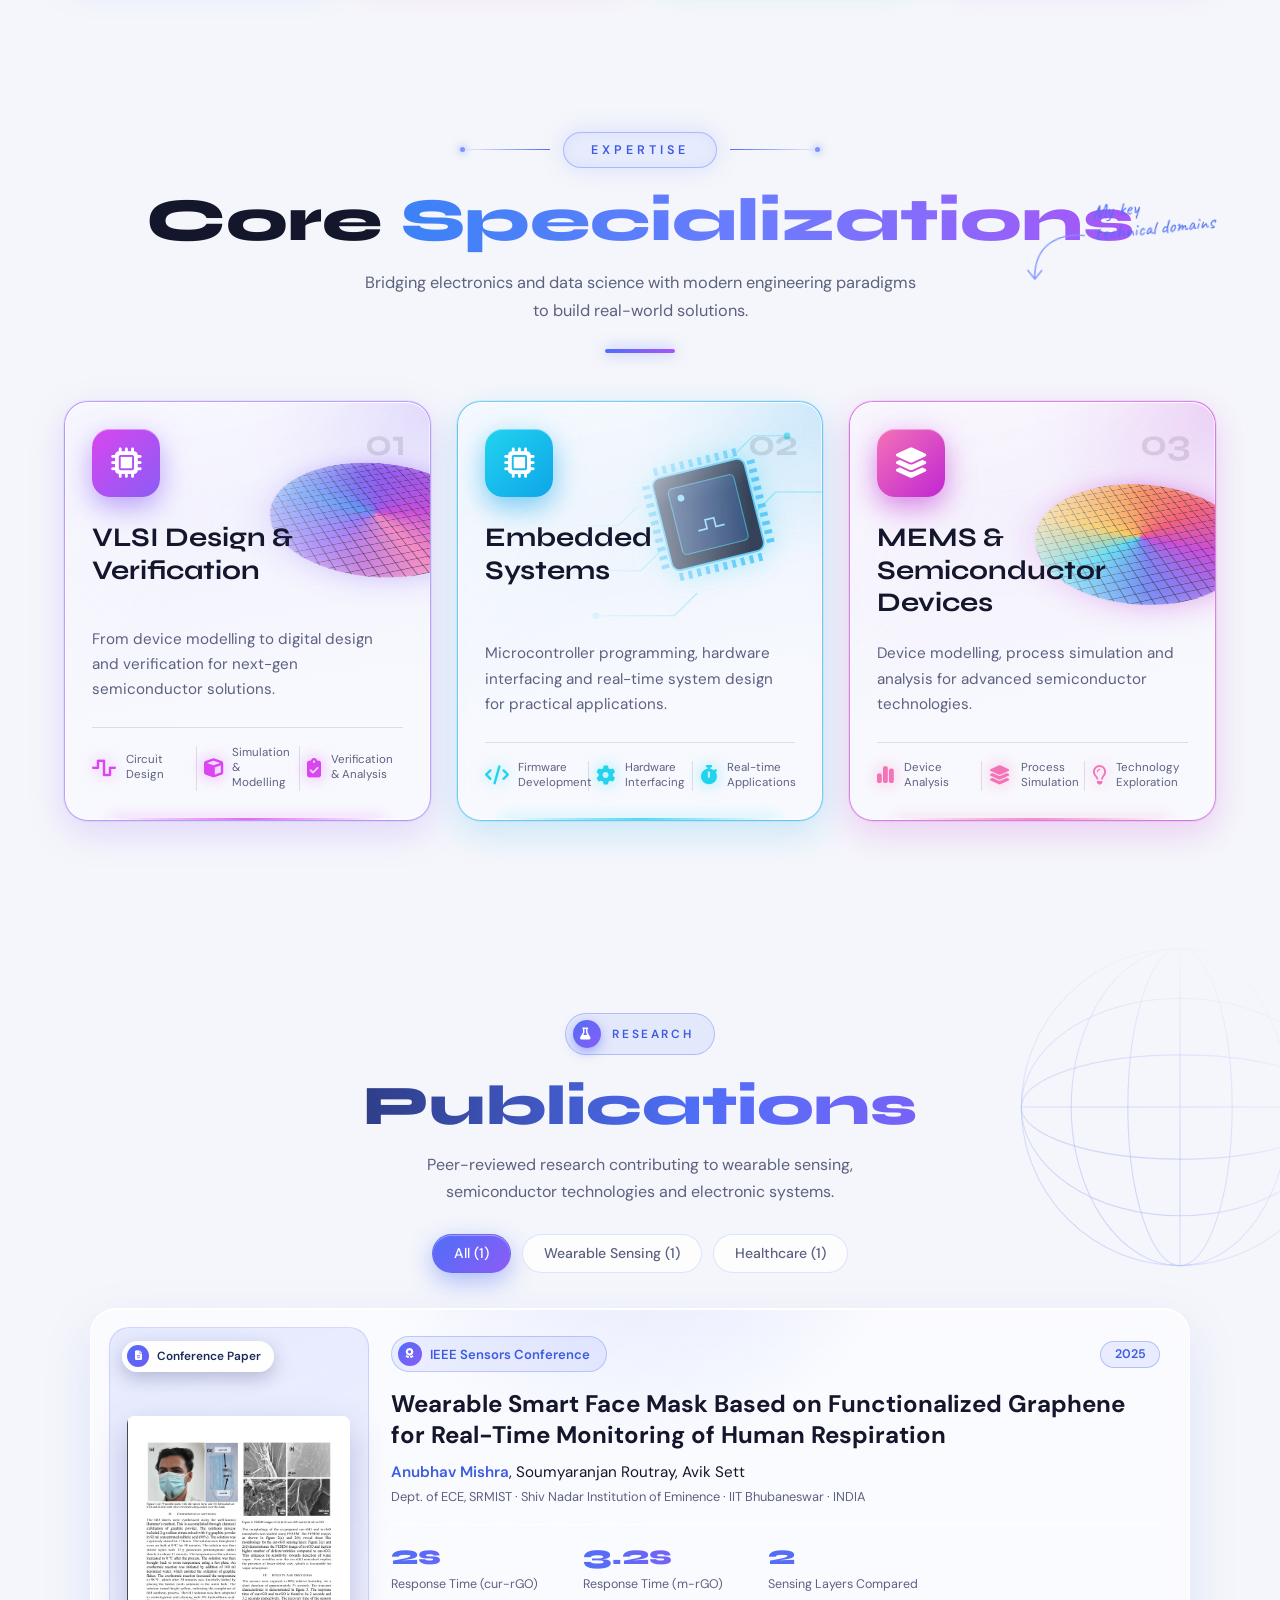
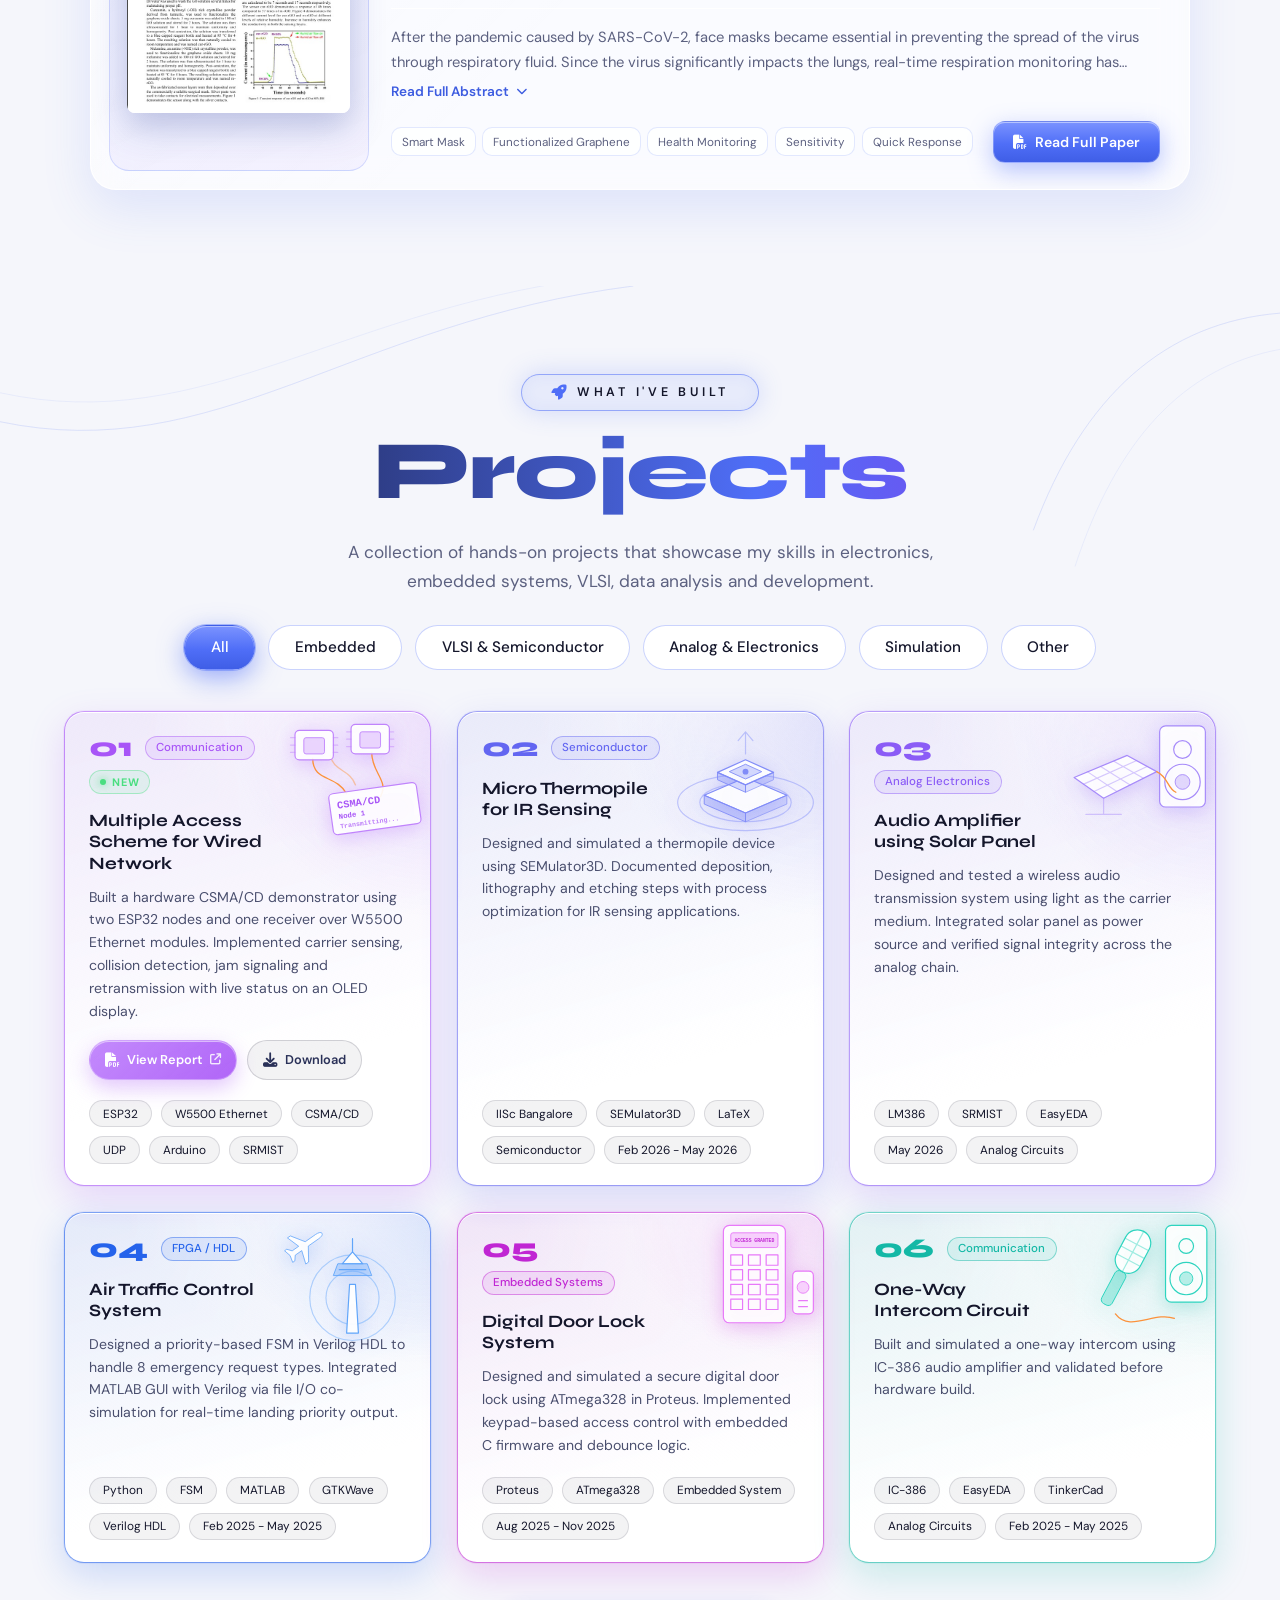
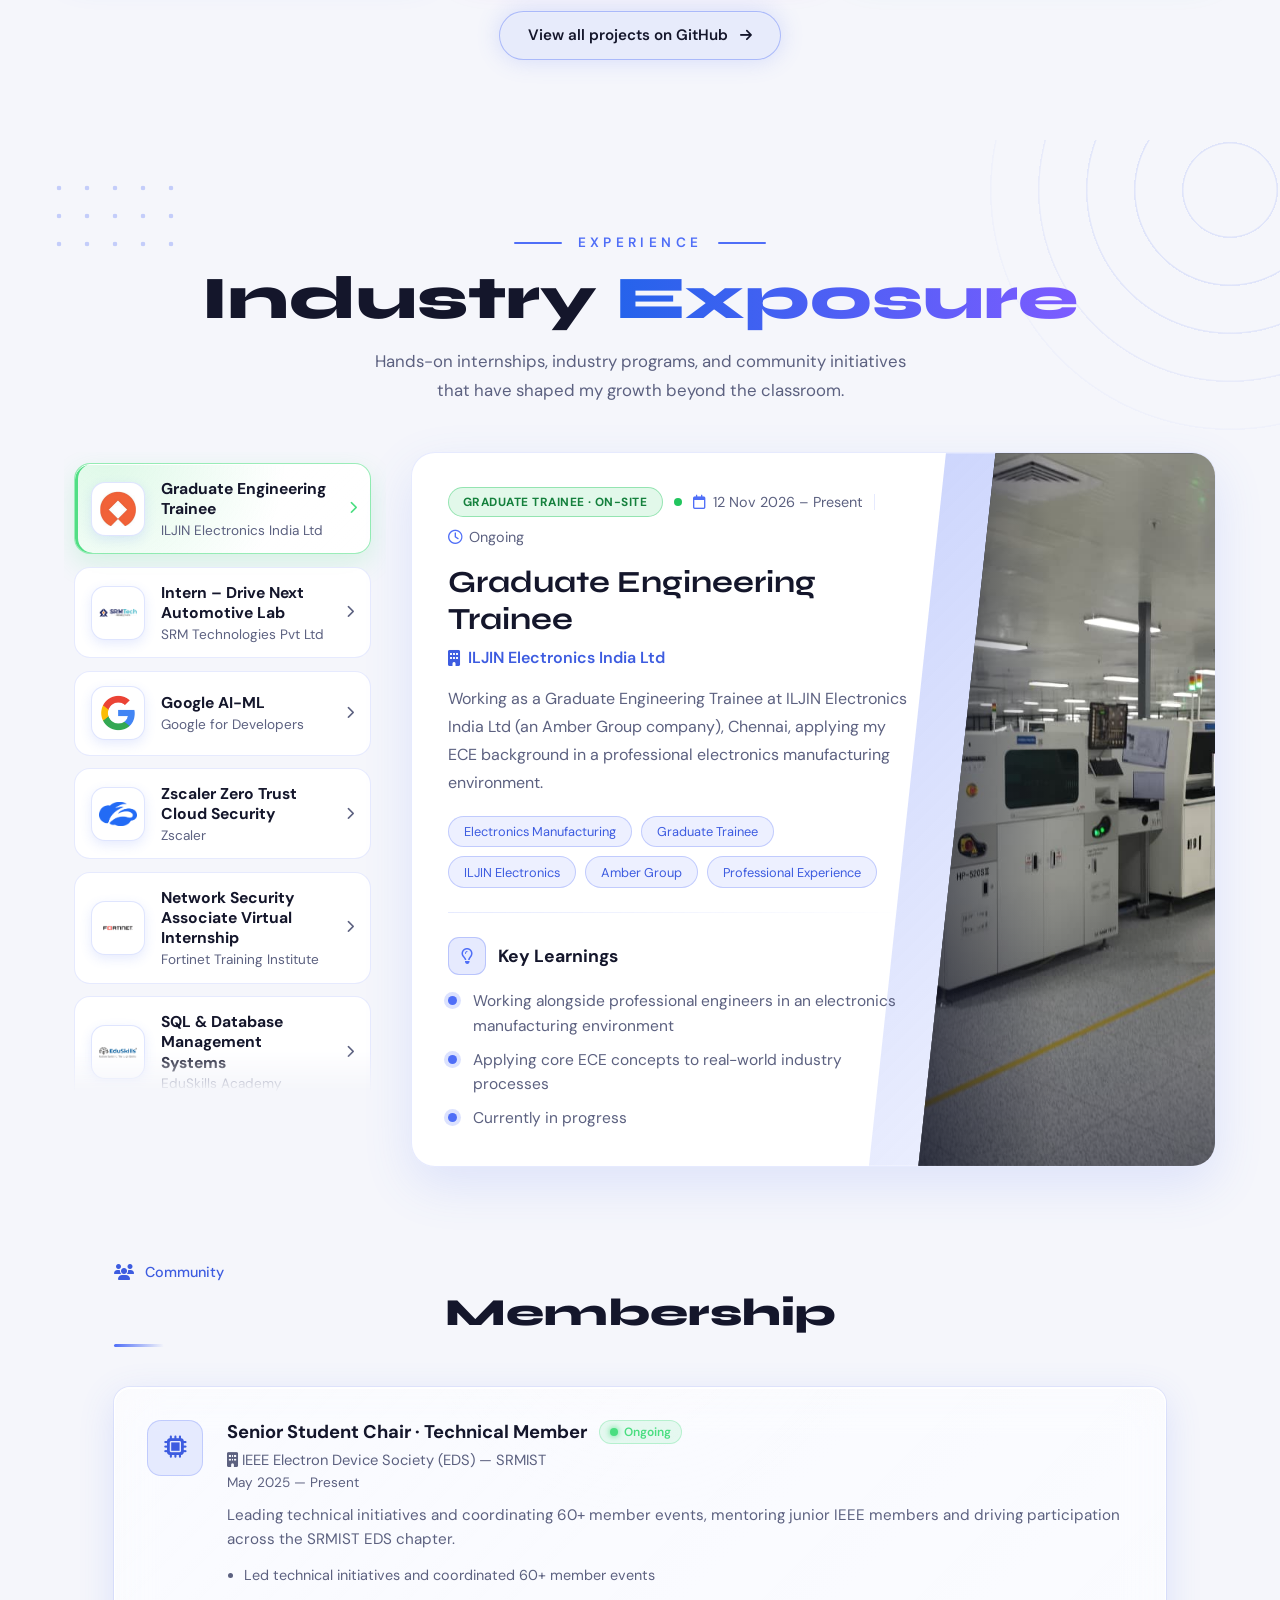
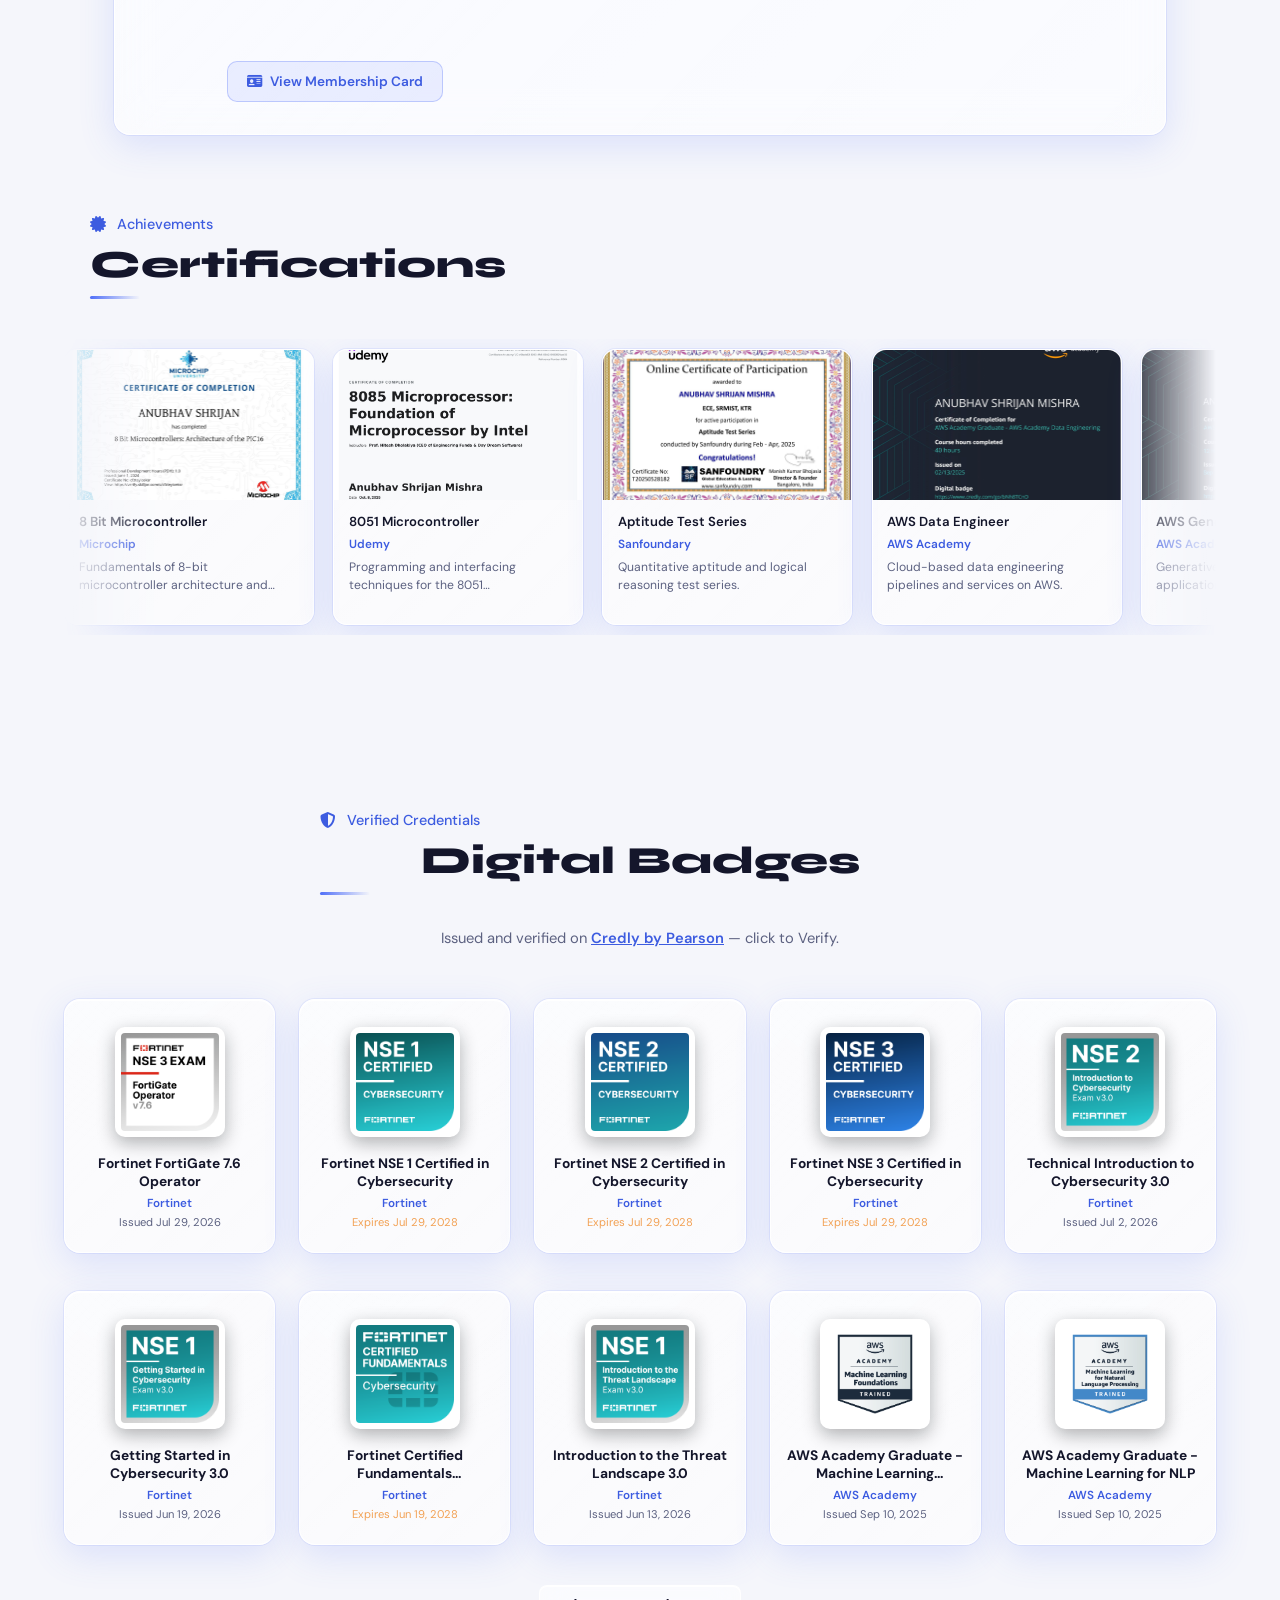
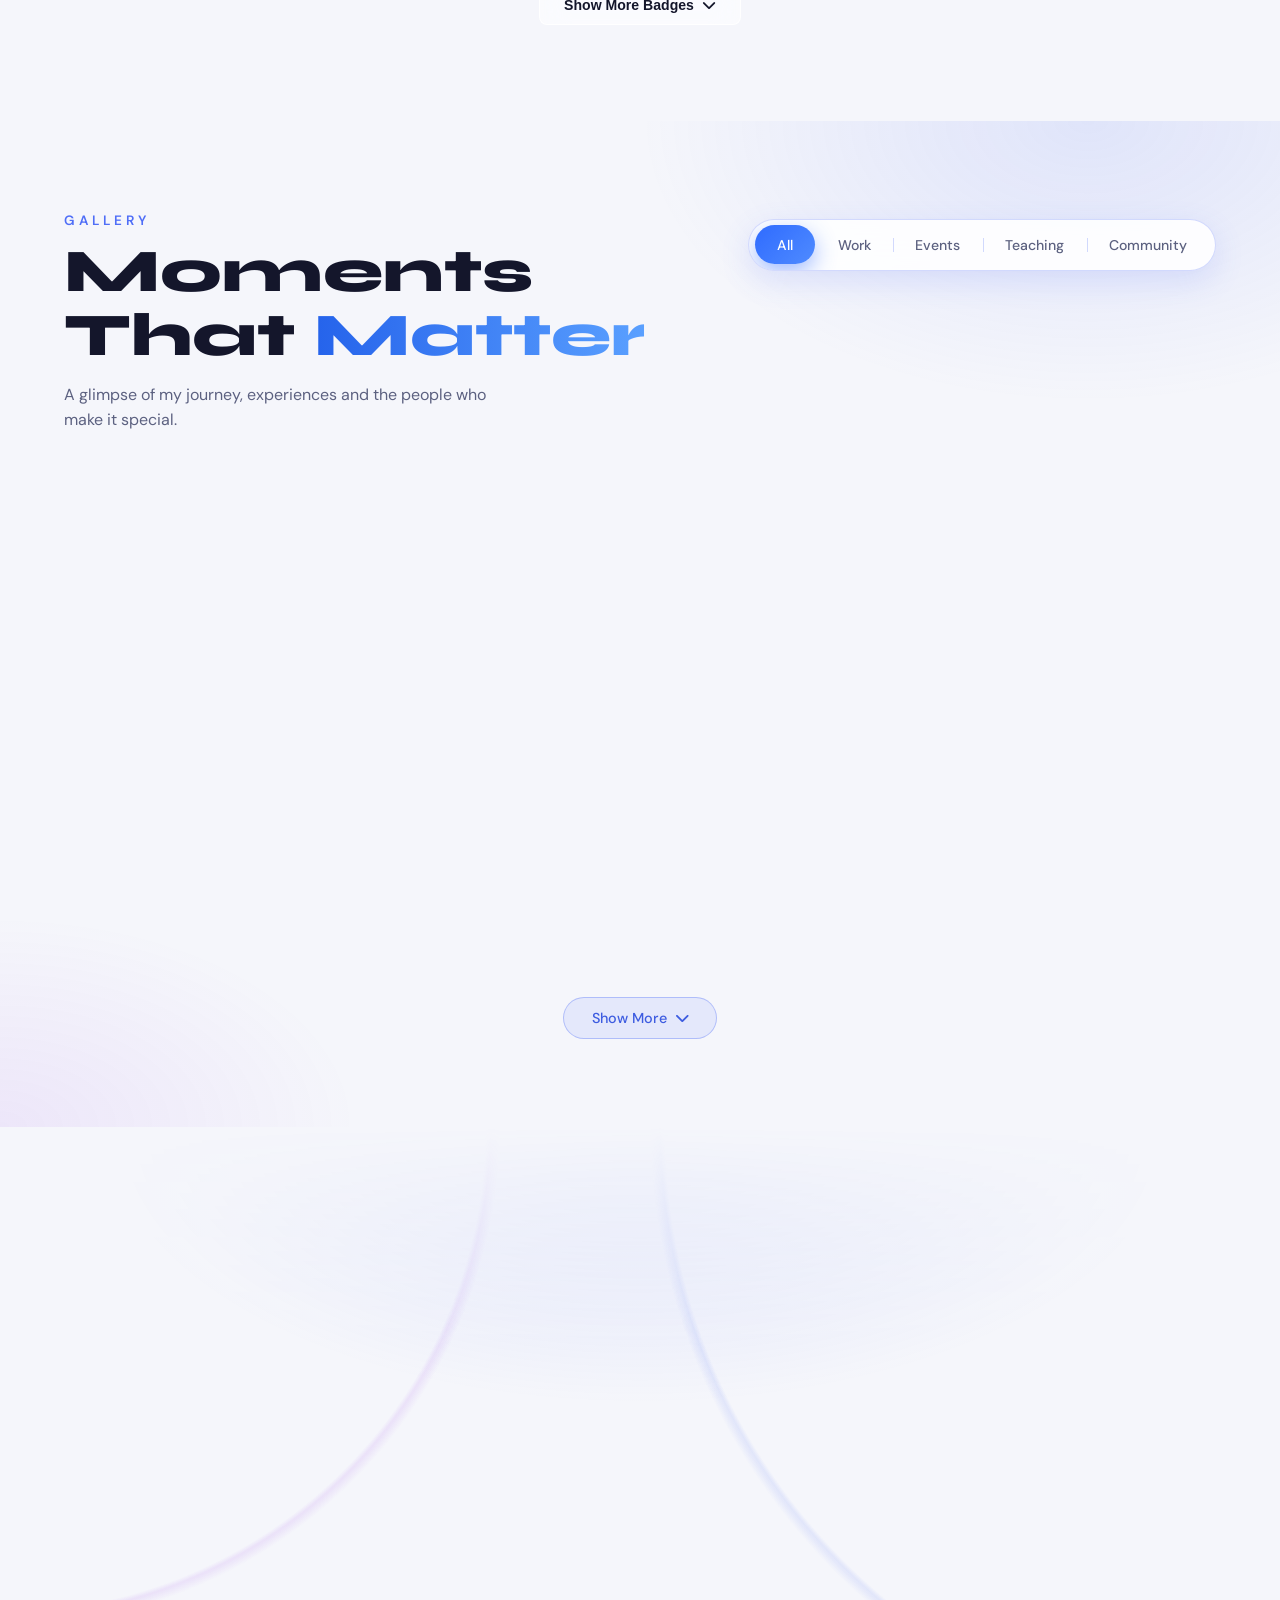
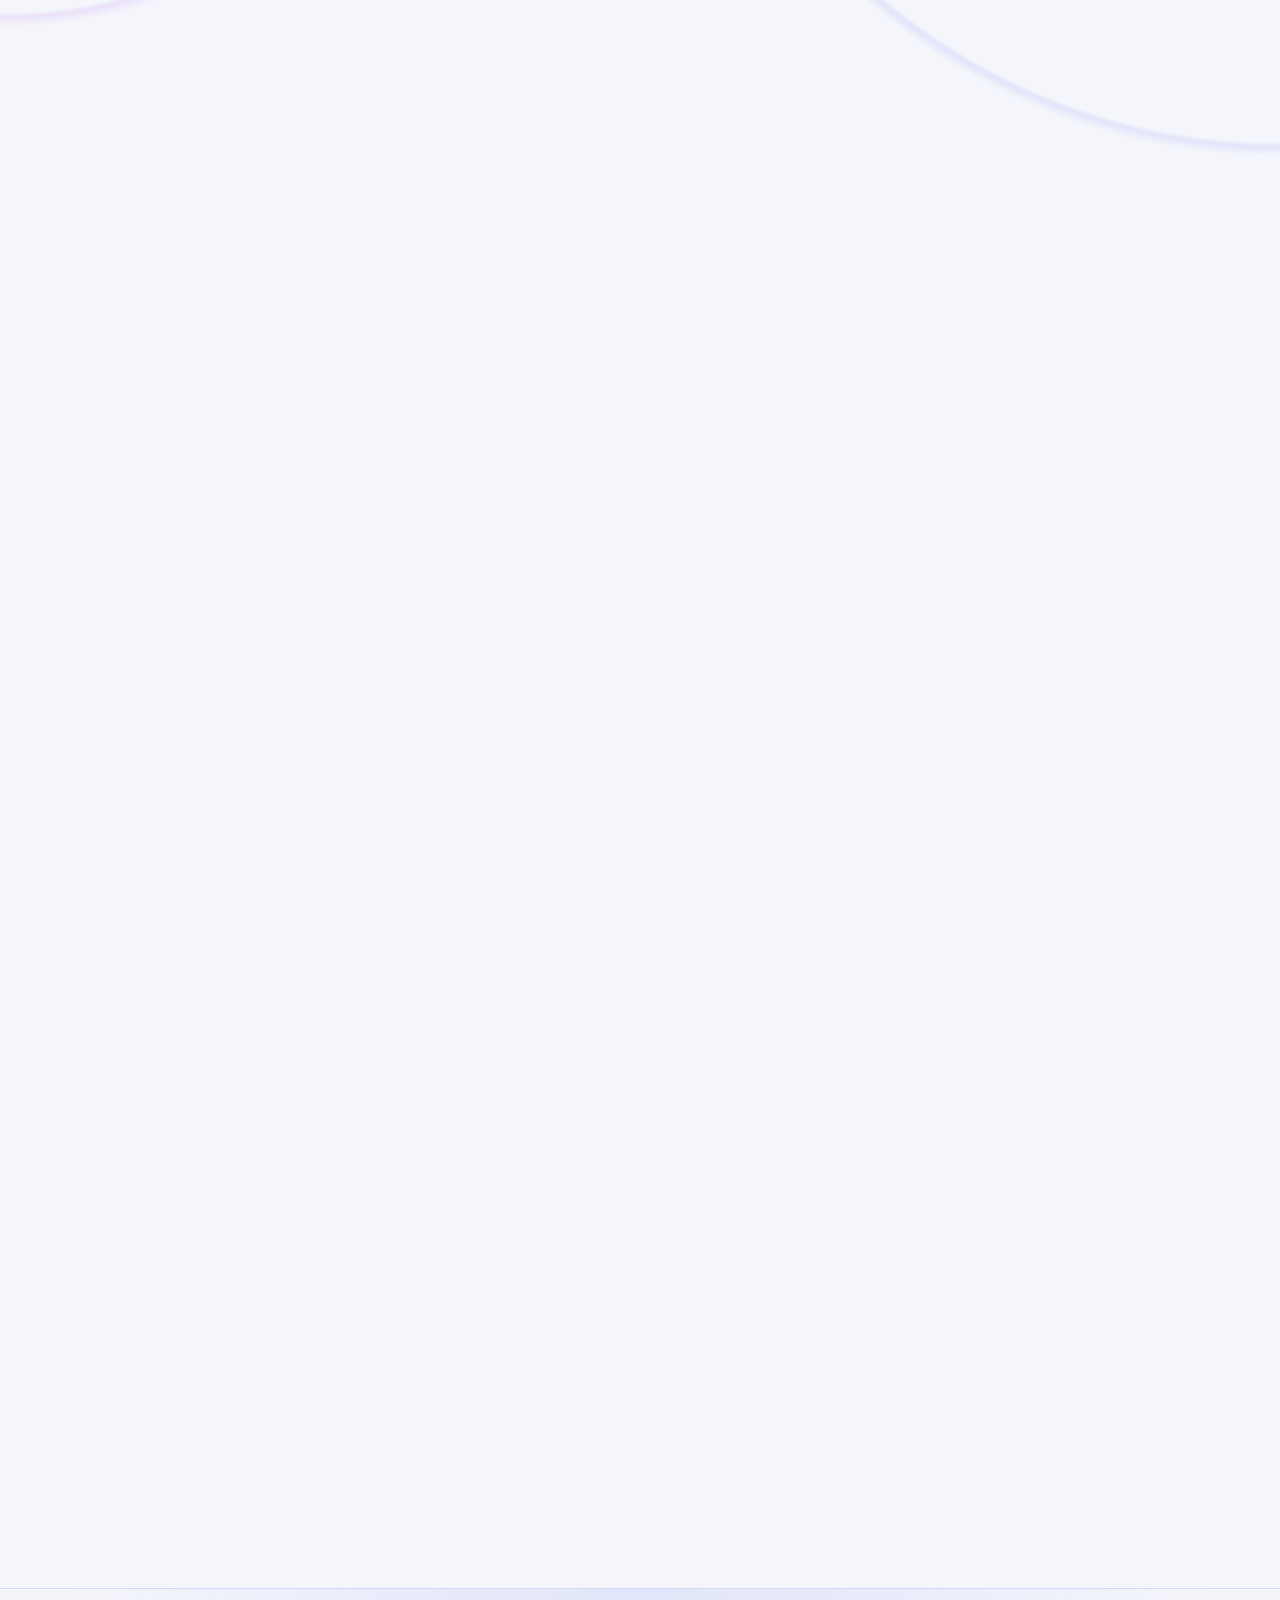
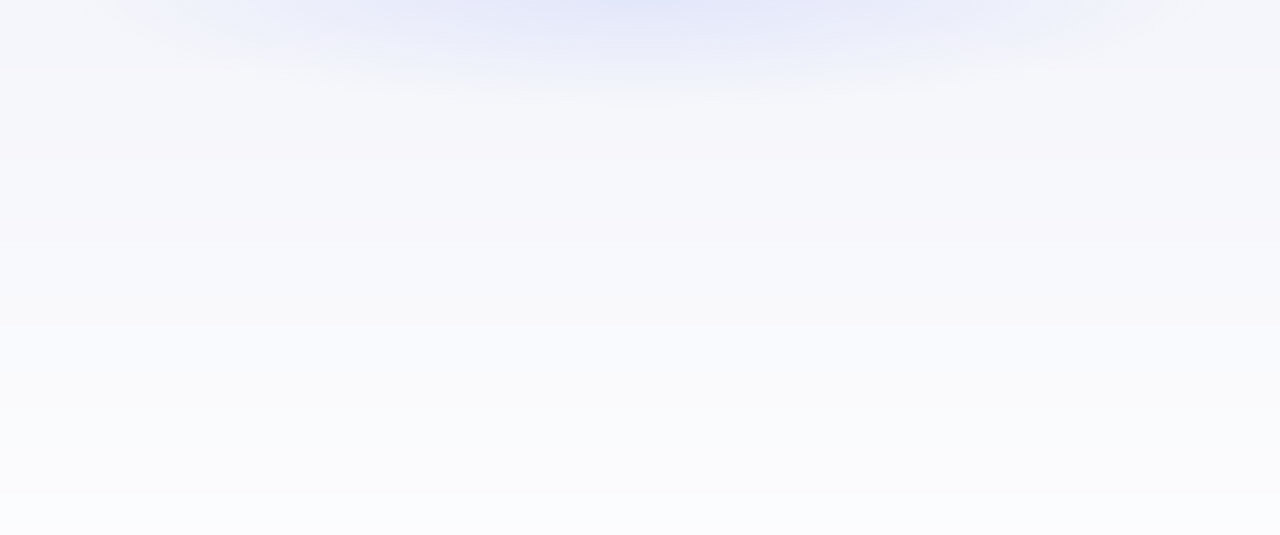
==== commit 4644b468: "Project Updated" ====
--- a/index.html
+++ b/index.html
@@ -39,7 +39,7 @@
   <link href="https://fonts.googleapis.com/css2?family=Mrs+Saint+Delafield&display=swap" rel="stylesheet" />
   <link rel="stylesheet" href="https://cdnjs.cloudflare.com/ajax/libs/font-awesome/6.5.0/css/all.min.css" />
 
-  <link rel="stylesheet" href="style.css?v=42" />
+  <link rel="stylesheet" href="style.css?v=43" />
   <link href="https://cdn.jsdelivr.net/npm/remixicon@4.2.0/fonts/remixicon.css" rel="stylesheet">
   <script src="https://cdn.jsdelivr.net/npm/@emailjs/browser@4/dist/email.min.js"></script>
 
@@ -278,7 +278,7 @@
 
         <div class="hero-contact-row">
           <a href="mailto:am3359@srmist.edu.in"><i class="fa-solid fa-envelope"></i> am3359@srmist.edu.in</a>
-         
+
           <span class="hero-loc"><i class="fa-solid fa-location-dot"></i> Chennai, India</span>
         </div>
 
@@ -828,6 +828,17 @@
           <p class="pj-desc">Built a hardware CSMA/CD demonstrator using two ESP32 nodes and one receiver over W5500
             Ethernet modules. Implemented carrier sensing, collision detection, jam signaling and retransmission with
             live status on an OLED display.</p>
+          <div class="pj-actions">
+            <a class="pj-link" href="Project/project-reports/ccns_report.pdf" target="_blank" rel="noopener noreferrer"
+              aria-label="View the project report (PDF, opens in a new tab)">
+              <i class="fa-solid fa-file-pdf"></i> View Report <i
+                class="fa-solid fa-arrow-up-right-from-square pj-ext"></i>
+            </a>
+            <a class="pj-link pj-ghost" href="Project/project-reports/ccns_report.pdf" download="CSMA-CD_Project_Report.pdf"
+              aria-label="Download the project report as PDF">
+              <i class="fa-solid fa-download"></i> Download
+            </a>
+          </div>
           <ul class="pj-tags">
             <li>ESP32</li>
             <li>W5500 Ethernet</li>
@@ -1276,7 +1287,7 @@
             </figcaption>
             <span class="gl-zoom"><i class="fa-solid fa-expand"></i></span>
           </figure>
-                    <figure class="gl-card gl-c8" data-cat="work" data-full="images/p8.jpg" data-title="First Day at ILJIN"
+          <figure class="gl-card gl-c8" data-cat="work" data-full="images/p8.jpg" data-title="First Day at ILJIN"
             tabindex="0" role="button">
             <img src="images/p8.jpg" alt="Outside the ILJIN Electronics facility, Chennai" loading="lazy"
               style="--pos:center 38%" onerror="this.style.display='none'">
--- a/style.css
+++ b/style.css
@@ -13224,4 +13224,74 @@
     height: 30px;
     font-size: 1.05rem;
   }
-}+}
+/* ══════════════════════════════════════════════════════════
+   PROJECT CARD — "View Report" buttons
+   Paste at the very END of style.css
+══════════════════════════════════════════════════════════ */
+.pj-actions {
+  position: relative;
+  z-index: 1;
+  display: flex;
+  flex-wrap: wrap;
+  gap: 0.6rem;
+  margin: -0.15rem 0 1.25rem;
+}
+
+.pj-link {
+  display: inline-flex;
+  align-items: center;
+  gap: 0.5rem;
+  min-height: 40px;
+  padding: 0.55rem 1.05rem;
+  border-radius: 999px;
+  font-size: 0.84rem;
+  font-weight: 600;
+  line-height: 1;
+  text-decoration: none;
+  color: #fff;
+  background: linear-gradient(135deg, rgba(var(--c2), 0.95), rgba(var(--c), 0.9));
+  border: 1px solid rgba(255, 255, 255, 0.28);
+  box-shadow: inset 0 1px 0 rgba(255, 255, 255, 0.35), 0 8px 22px rgba(var(--c), 0.4);
+  transition: transform 0.25s ease, box-shadow 0.25s ease, background 0.25s ease, gap 0.25s ease;
+  -webkit-tap-highlight-color: transparent;
+  touch-action: manipulation;
+}
+.pj-link i { font-size: 0.9rem; }
+.pj-link .pj-ext { font-size: 0.7rem; opacity: 0.85; }
+
+.pj-link:hover {
+  transform: translateY(-2px);
+  gap: 0.7rem;
+  box-shadow: inset 0 1px 0 rgba(255, 255, 255, 0.45), 0 12px 28px rgba(var(--c), 0.55);
+}
+.pj-link:active { transform: translateY(0) scale(0.98); }
+.pj-link:focus-visible { outline: 2px solid #fff; outline-offset: 3px; }
+
+/* second button: quiet glass (same recipe as your tags) */
+.pj-link.pj-ghost {
+  color: var(--text-primary);
+  background: rgba(255, 255, 255, 0.07);
+  border-color: rgba(255, 255, 255, 0.2);
+  box-shadow: inset 0 1px 0 rgba(255, 255, 255, 0.18);
+}
+.pj-link.pj-ghost:hover {
+  background: rgba(var(--c), 0.22);
+  border-color: rgba(var(--k), 0.55);
+  box-shadow: inset 0 1px 0 rgba(255, 255, 255, 0.25), 0 10px 24px rgba(var(--c), 0.3);
+}
+
+[data-theme="light"] .pj-link { box-shadow: inset 0 1px 0 rgba(255, 255, 255, 0.5), 0 8px 20px rgba(var(--c), 0.32); }
+[data-theme="light"] .pj-link.pj-ghost {
+  color: #2a3158;
+  background: rgba(20, 22, 43, 0.05);
+  border-color: rgba(20, 22, 43, 0.16);
+  box-shadow: none;
+}
+[data-theme="light"] .pj-link.pj-ghost:hover { color: rgb(var(--c)); background: rgba(var(--c), 0.1); border-color: rgba(var(--c), 0.45); }
+
+/* narrow cards (phones): full-width text, so buttons can use the whole row */
+@container (max-width: 399px) {
+  .pj-link { font-size: 0.8rem; padding: 0.5rem 0.95rem; }
+}
+/* ═════════ END REPORT BUTTON ═════════ */
